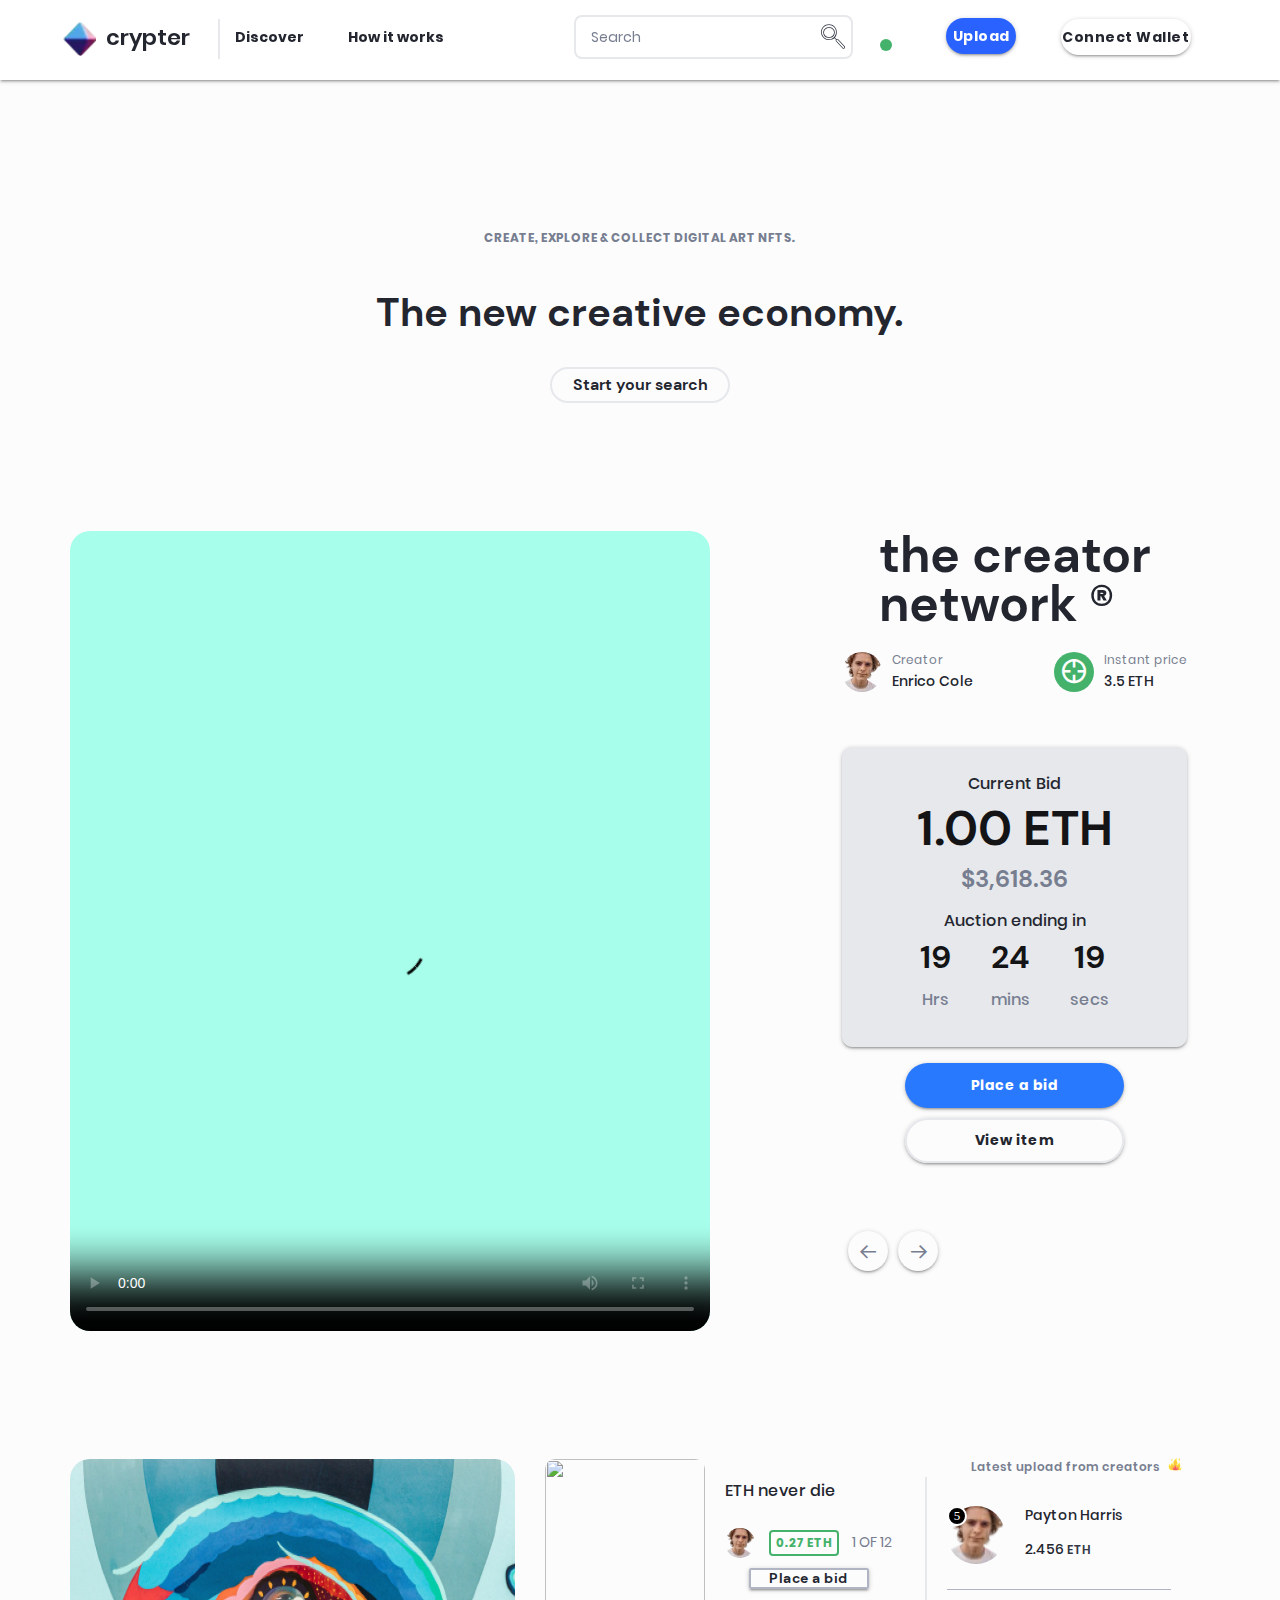
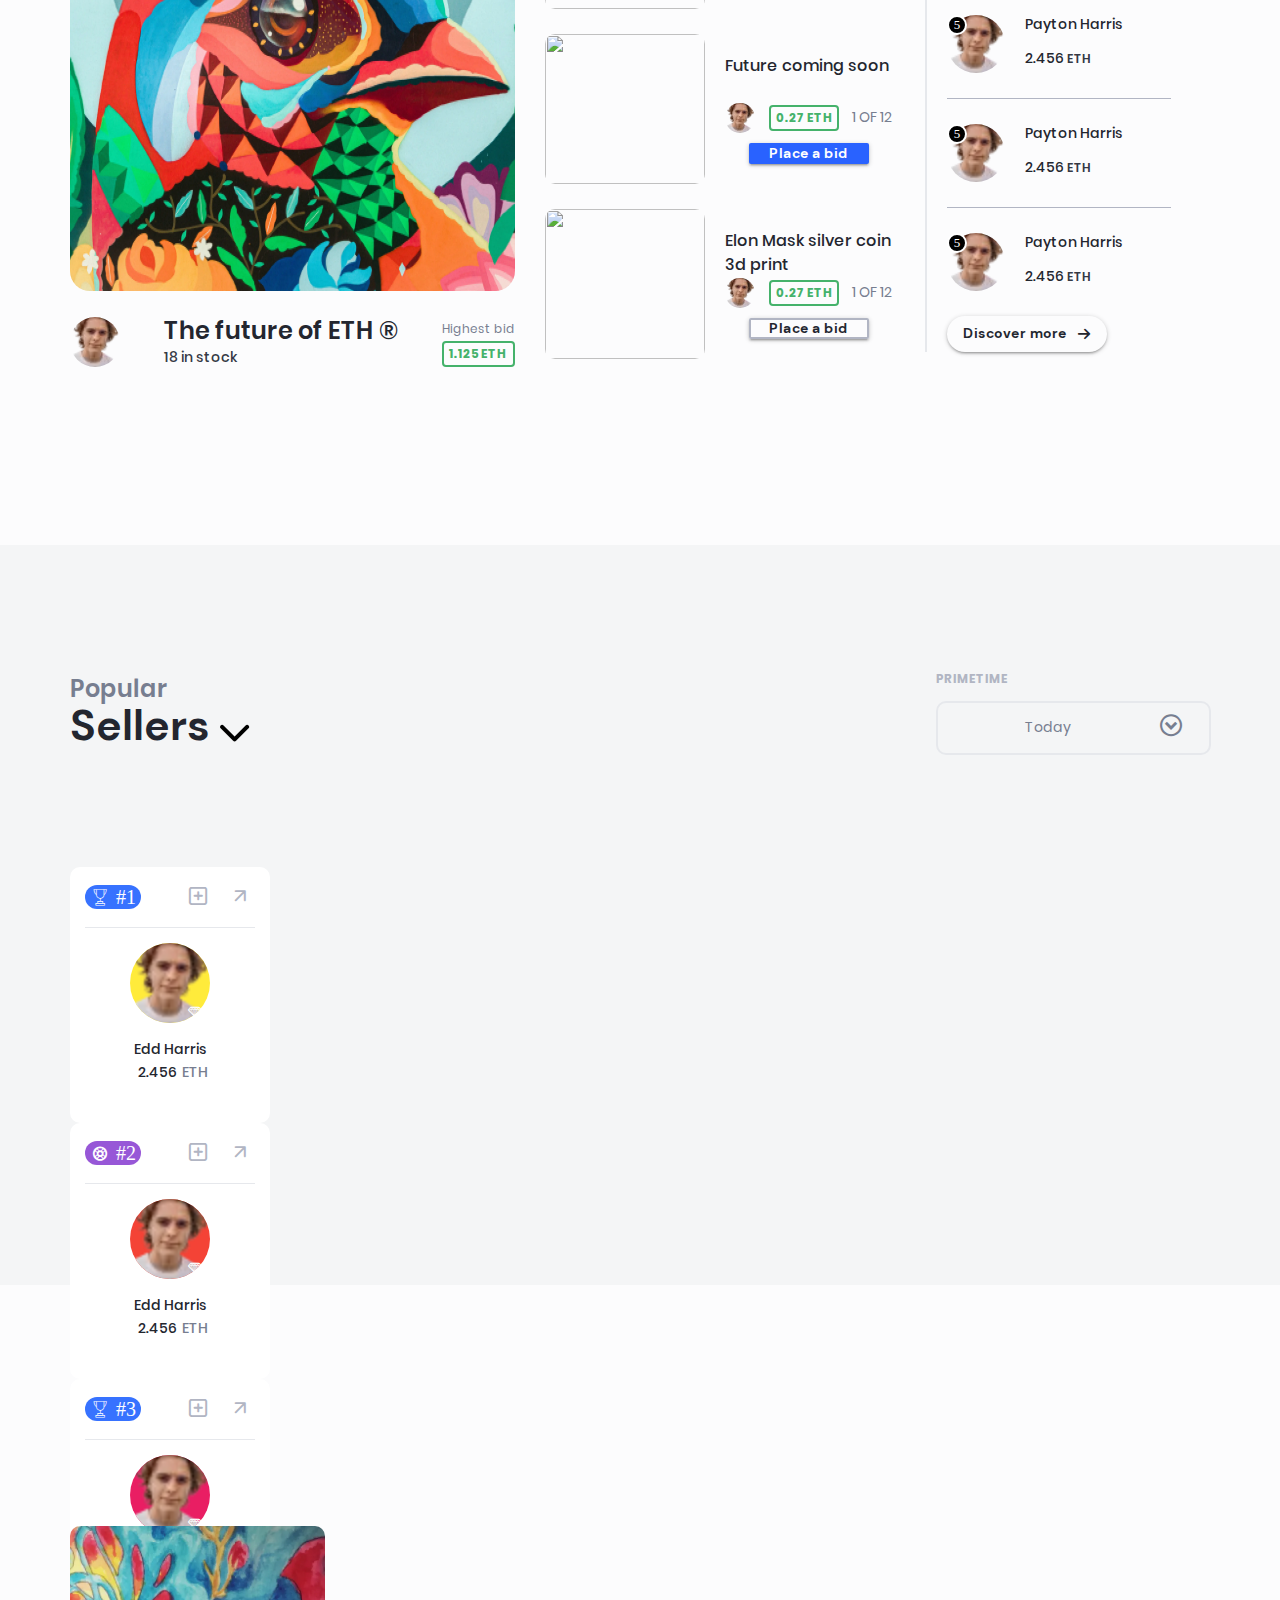
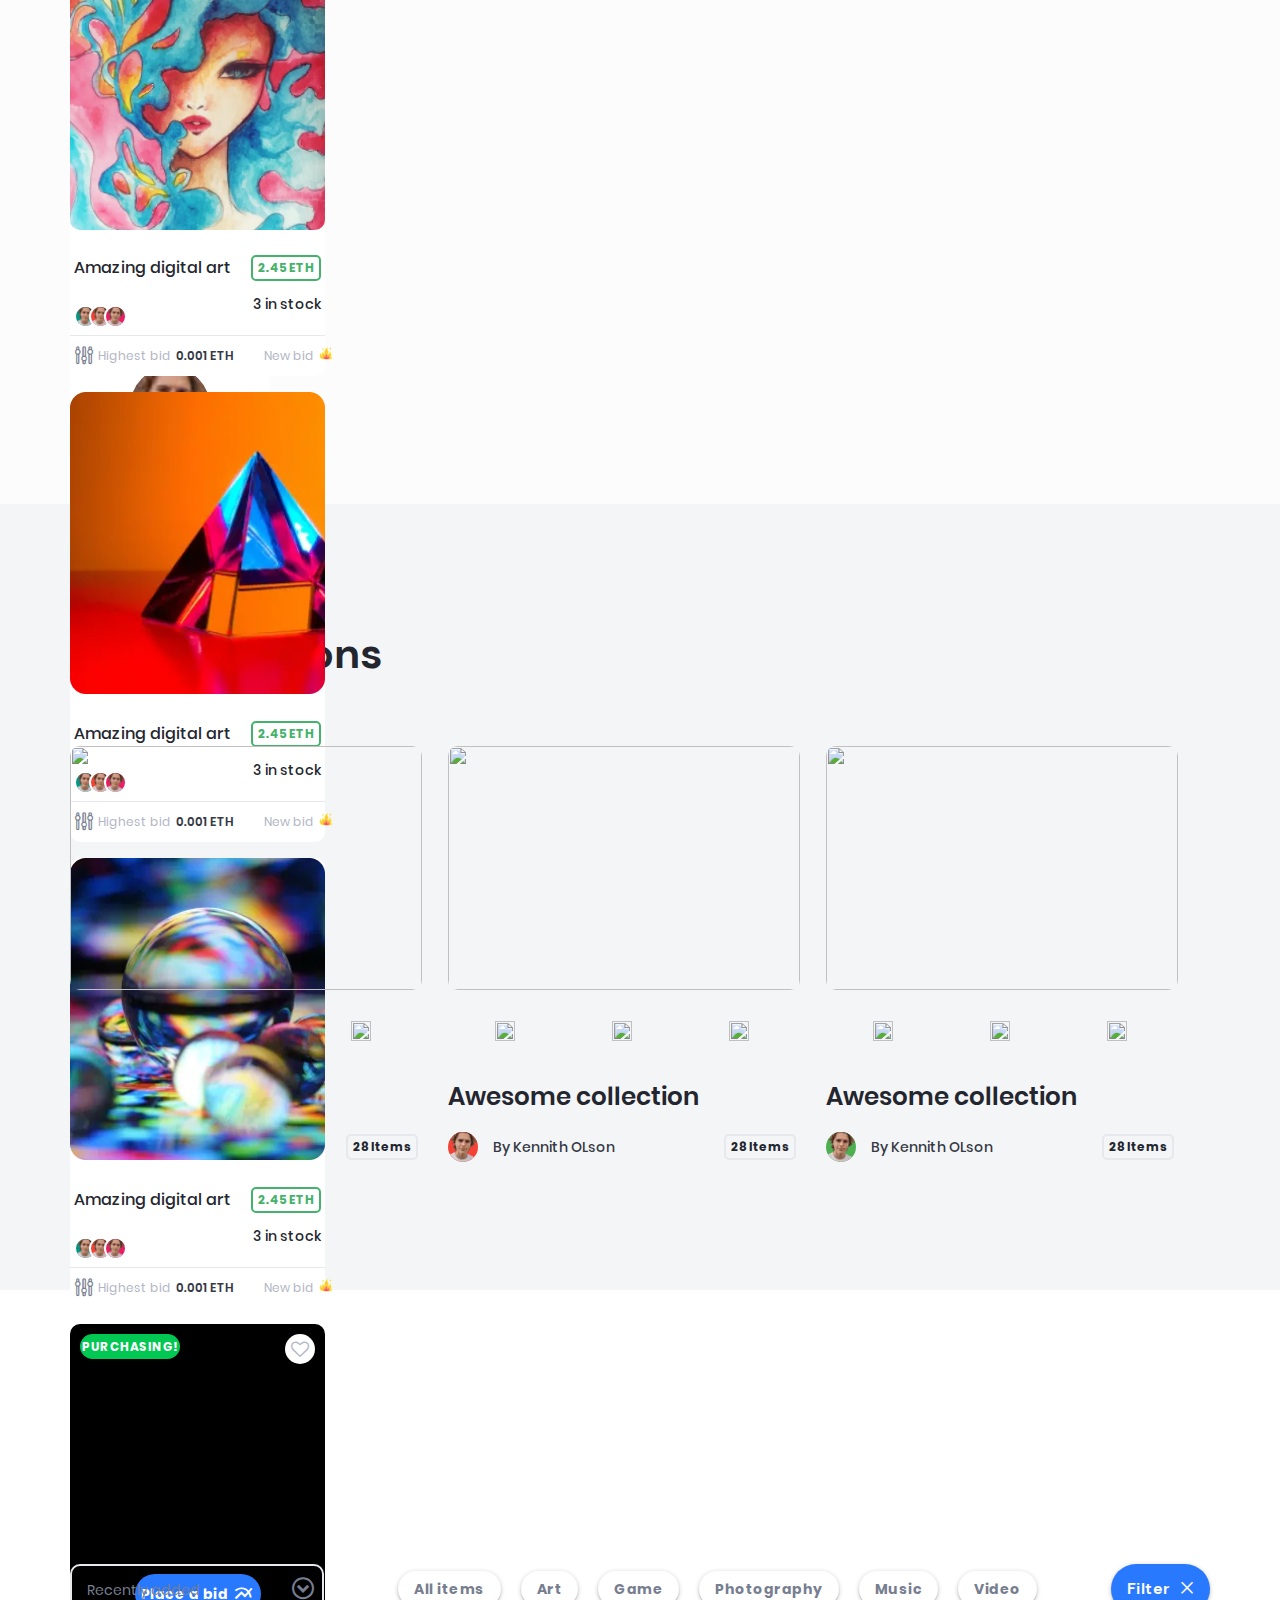
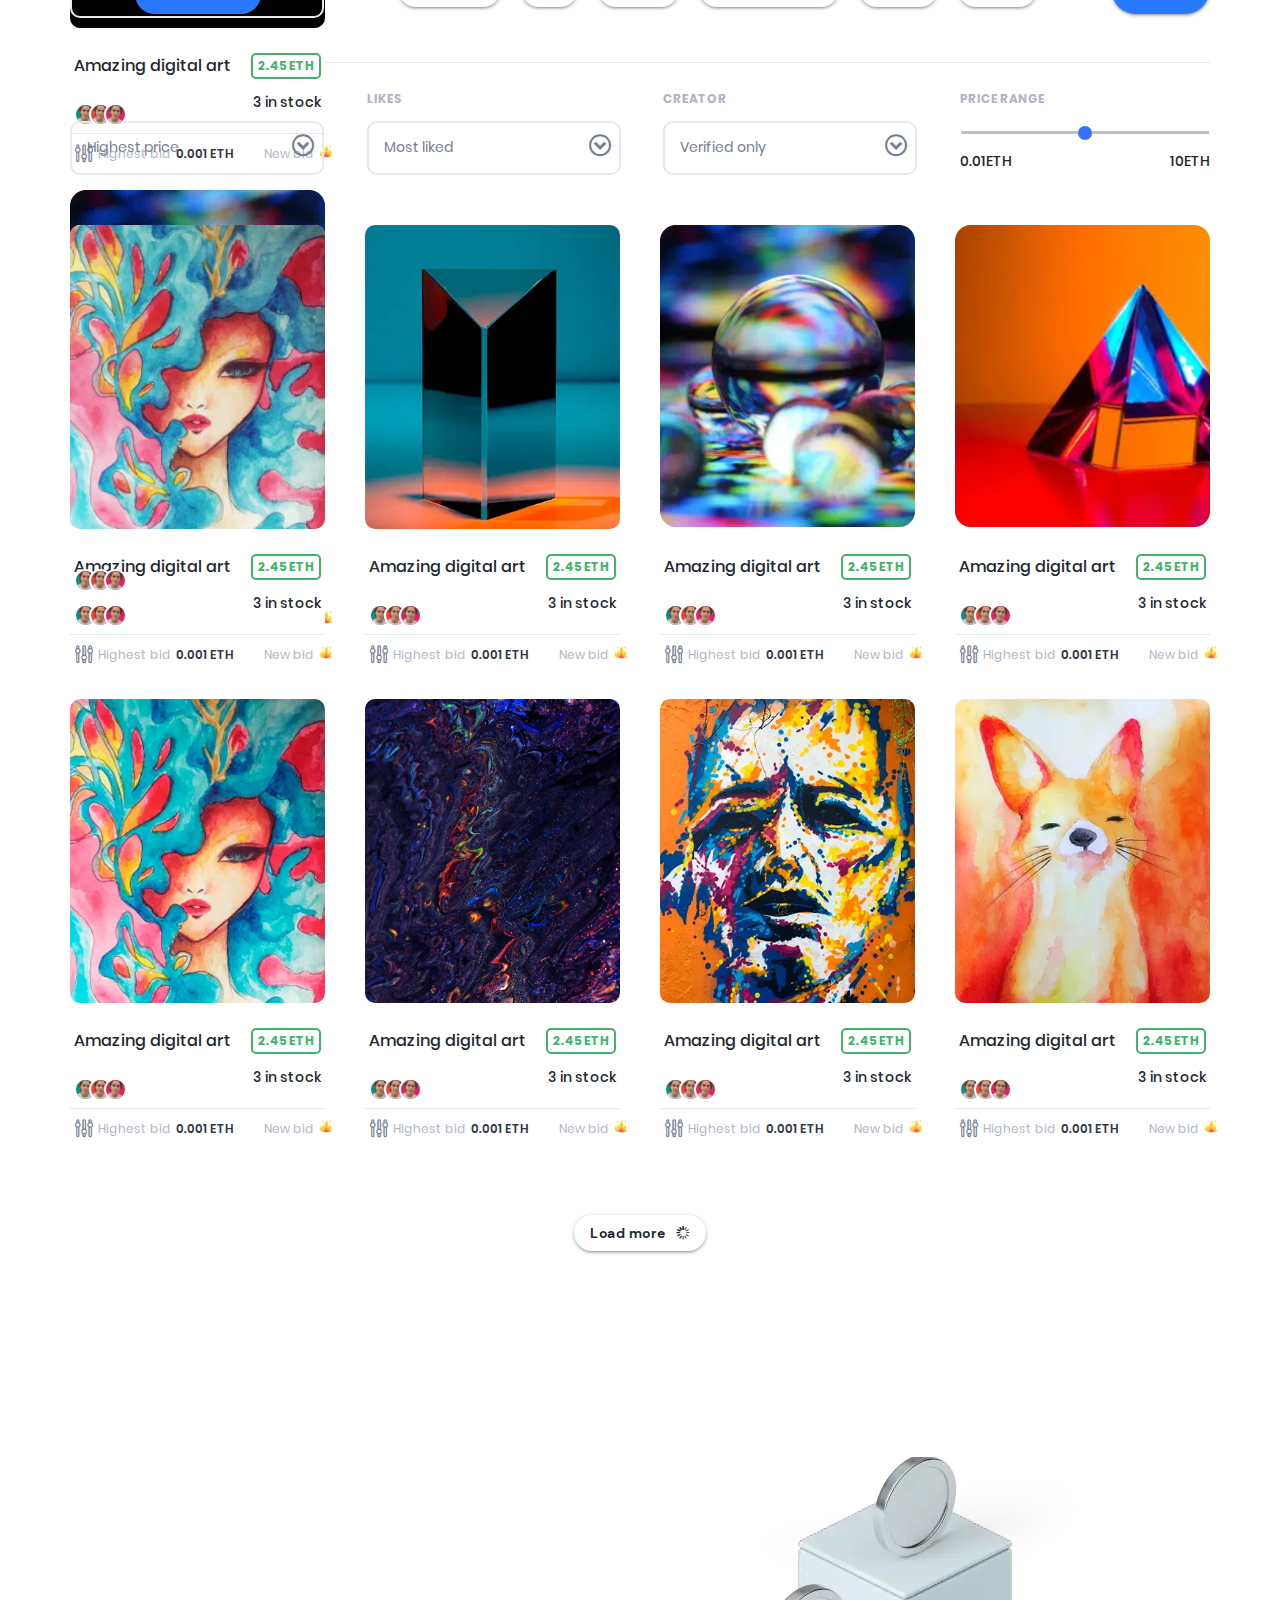
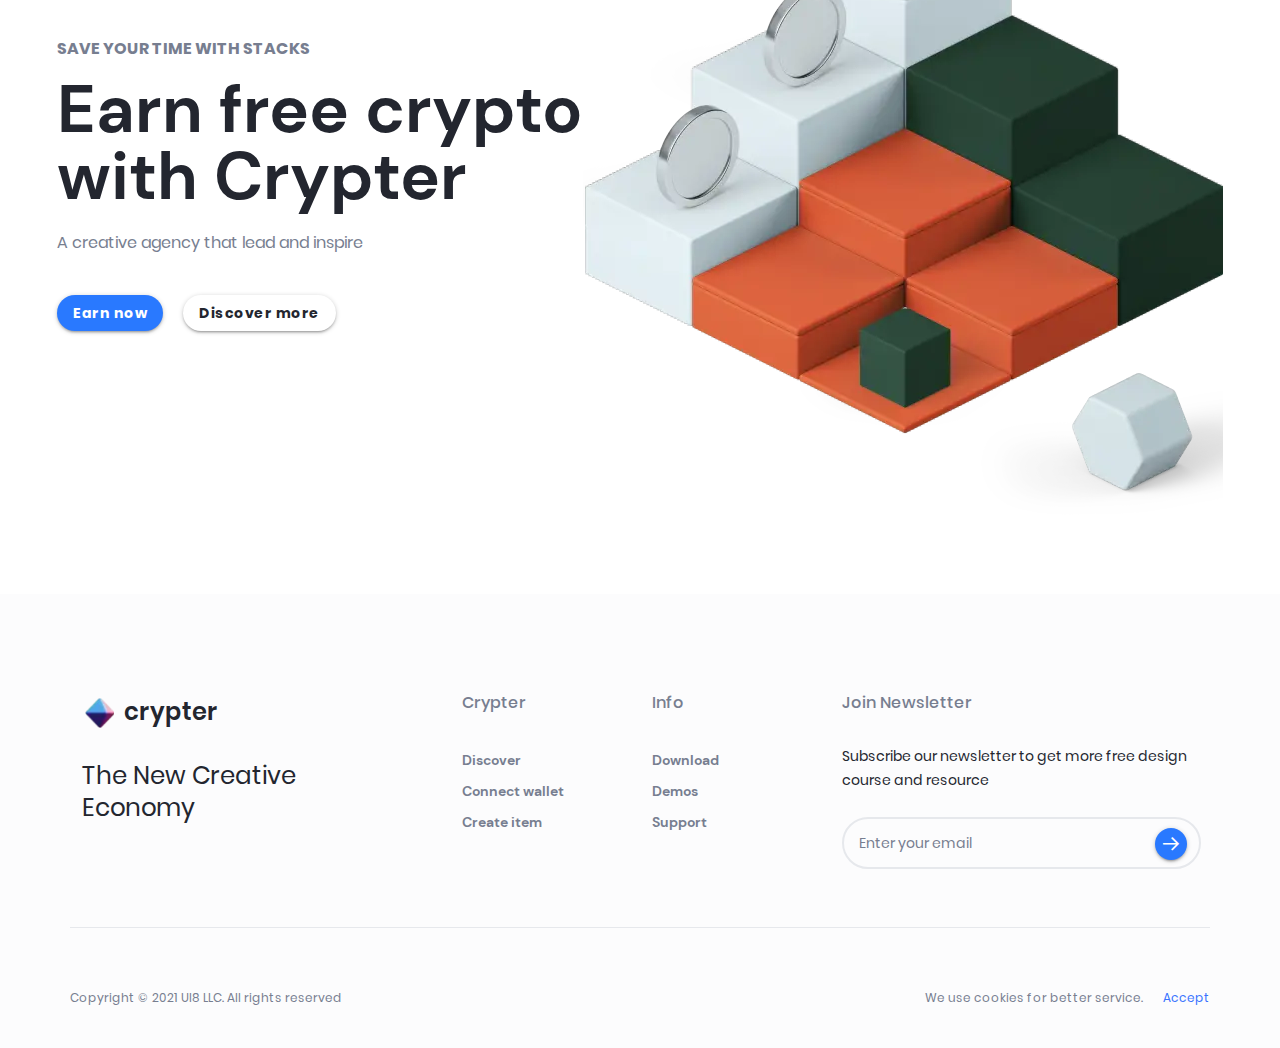
==== index.html @ 48bd1ef2 "images4" ====
<!DOCTYPE html>
<html lang="en"> <head>
  <meta charset="utf-8" />
  <title>main page</title>
  <meta http-equiv="X-UA-Compatible" content="IE=edge" />
  <meta name="description" content="@@description" />
  <meta name="viewport" content="width=device-width, initial-scale=1, shrink-to-fit=no" />
  <!-- The above 3 meta tags *must* come first in the head; any other head content must come *after* these tags -->
  <link rel="stylesheet" href="https://cdn.linearicons.com/free/1.0.0/icon-font.min.css?_v=20221221013519" />
  <link href="https://unpkg.com/video.js@7/dist/video-js.min.css?_v=20221221013519" rel="stylesheet" />
  <link href="https://unpkg.com/@videojs/themes@1/dist/forest/index.css?_v=20221221013519" rel="stylesheet" />
  <link rel="stylesheet" href="https://cdnjs.cloudflare.com/ajax/libs/slick-carousel/1.8.1/slick.min.css?_v=20221221013519"
    integrity="sha512-yHknP1/AwR+yx26cB1y0cjvQUMvEa2PFzt1c9LlS4pRQ5NOTZFWbhBig+X9G9eYW/8m0/4OXNx8pxJ6z57x0dw=="
    crossorigin="anonymous" referrerpolicy="no-referrer" />
  <link href="https://fonts.googleapis.com/icon?family=Material+Icons&_v=20221221013519" rel="stylesheet" />
  <link rel="stylesheet" href="https://cdnjs.cloudflare.com/ajax/libs/materialize/1.0.0/css/materialize.min.css?_v=20221221013519"
    integrity="sha512-UJfAaOlIRtdR+0P6C3KUoTDAxVTuy3lnSXLyLKlHYJlcSU8Juge/mjeaxDNMlw9LgeIotgz5FP8eUQPhX1q10A=="
    crossorigin="anonymous" referrerpolicy="no-referrer" />
  <link rel="stylesheet" href="css/style.min.css?_v=20221221013519" type="text/css" />
  <script defer src="https://cdnjs.cloudflare.com/ajax/libs/jquery/3.6.2/jquery.slim.min.js?_v=20221221013519"
    integrity="sha512-1e7eG2wdX0SfkBsRkR+ETYdfg0UfcdMpYeH0FXKFCceSJkB9jzetxVpUvNAgTuUfJDhbRQdkuLvylB7U2N2uhg=="
    crossorigin="anonymous" referrerpolicy="no-referrer"></script>
  <script defer src="https://vjs.zencdn.net/7.20.3/video.min.js?_v=20221221013519"></script>
  <script defer src="https://cdnjs.cloudflare.com/ajax/libs/slick-carousel/1.8.1/slick.min.js?_v=20221221013519"
    integrity="sha512-XtmMtDEcNz2j7ekrtHvOVR4iwwaD6o/FUJe6+Zq+HgcCsk3kj4uSQQR8weQ2QVj1o0Pk6PwYLohm206ZzNfubg=="
    crossorigin="anonymous" referrerpolicy="no-referrer"></script>
  <script defer src="https://cdnjs.cloudflare.com/ajax/libs/materialize/1.0.0/js/materialize.min.js?_v=20221221013519"
    integrity="sha512-NiWqa2rceHnN3Z5j6mSAvbwwg3tiwVNxiAQaaSMSXnRRDh5C2mk/+sKQRw8qjV1vN4nf8iK2a0b048PnHbyx+Q=="
    crossorigin="anonymous" referrerpolicy="no-referrer"></script>
  <script defer src="js/app.min.js?_v=20221221013519" type="text/javascript"></script>
</head>

<body><svg style="display: none;">
   <symbol id="fire" viewBox="0 0 64 64" width="14" height="14" xml:space="preserve">
      <g>
         <g xmlns="http://www.w3.org/2000/svg" id="Flat">
            <g id="Color_copy" data-name="Color copy">
               <path
                  d="m53.2 52.86a19.566 19.566 0 0 0 1.947-19.536l-5.147-11.324-.368 4.778a11.439 11.439 0 0 1 -8.632 10.222l1.409-2.819a14.313 14.313 0 0 0 -.664-13.989l-.111-.178a14.316 14.316 0 0 1 1.366-17.014l-8.662 6.3a24.446 24.446 0 0 0 -9.338 25.7 7.293 7.293 0 0 1 -4.869-8.223l.869-4.777-5.491 8.237a19.772 19.772 0 0 0 -3.293 11.863 16.631 16.631 0 0 1 -2.216-12.1l-2.4 2.4a16.018 16.018 0 0 0 -4.554 13.446l.167 1.254a16.019 16.019 0 0 0 15.877 13.9h33.3a8.606 8.606 0 0 0 7.161-3.832 8.611 8.611 0 0 0 1.449-4.774v-6.394a17.092 17.092 0 0 1 -7.8 6.86z"
                  fill="#fcea42" data-original="#fcea42" class=""></path>
               <path
                  d="m52.56 55.634a2.57 2.57 0 0 1 -2.042-.962 2.571 2.571 0 0 1 -.08-3.11l.329-.456a16.607 16.607 0 0 0 1.649-16.541l-1.132-2.49a14.426 14.426 0 0 1 -9.556 7.836 3 3 0 0 1 -3.41-4.251l1.43-2.862a11.238 11.238 0 0 0 -.541-11.011l-.117-.187a17.289 17.289 0 0 1 -2.63-10.138l-.357.26a21.438 21.438 0 0 0 -8.195 22.539v.008a3 3 0 0 1 -3.858 3.573 10.308 10.308 0 0 1 -6.195-5.721 16.682 16.682 0 0 0 -2.644 9.843 3 3 0 0 1 -5.542 1.724 19.755 19.755 0 0 1 -2.422-5.706 13.086 13.086 0 0 0 -1.227 7.468l.142 1.072a13.269 13.269 0 0 0 1.587 4.878 13.057 13.057 0 0 0 11.341 6.6h33.06a5.887 5.887 0 0 0 4.615-2.095 5.611 5.611 0 0 0 1.088-2.229q-.639.445-1.313.841a8.1 8.1 0 0 1 -3.98 1.117z"
                  fill="#fdc741" data-original="#fdc741" class=""></path>
               <path
                  d="m47.1 50.629a4.344 4.344 0 0 1 -.082-5.32l.982-1.309a7.071 7.071 0 0 0 -6 8l-1.729-1.038a5.291 5.291 0 0 1 -2.444-5.685 5.292 5.292 0 0 0 -4.127-6.337l-4.7-.94a7.914 7.914 0 0 1 -.055 9.956l-1.416 1.731a6.92 6.92 0 0 0 -1.008 1.713 9.394 9.394 0 0 1 -2.521-6.4l-1.834 3.21a8.619 8.619 0 0 0 -.393 7.779 8.62 8.62 0 0 0 7.71 5.118l8.343-.054a11.338 11.338 0 0 0 9.6-5.456 4.347 4.347 0 0 0 -.326-4.968z"
                  fill="#ff7373" data-original="#ff7373" class=""></path>
               <path
                  d="m29.507 58.107a5.615 5.615 0 0 1 -5.435-4.943c.082.093.165.186.25.277a3 3 0 0 0 4.962-.875 3.976 3.976 0 0 1 .567-.979l1.417-1.732a10.931 10.931 0 0 0 2.417-7.778 2.294 2.294 0 0 1 1.192 2.638l-.027.1a9.039 9.039 0 0 0 6.723 10.959l1.489.356a8.291 8.291 0 0 1 -5.262 1.923z"
                  fill="#ef5350" data-original="#ef5350"></path>
               <path
                  d="m51 18 .329-.986a2.946 2.946 0 0 0 -1.029-3.288 2.945 2.945 0 0 1 -.63-4.067l3.33-4.659-.466 1.864a3.432 3.432 0 0 0 1.185 3.511 3.431 3.431 0 0 1 .053 5.315z"
                  fill="#fcea42" data-original="#fcea42" class=""></path>
               <path
                  d="m19.485 18-.379-1.137a2.448 2.448 0 0 1 1.062-2.873 2.447 2.447 0 0 0 .1-4.135l-2.783-1.855.379 1.137a2.447 2.447 0 0 1 -1.064 2.873 2.448 2.448 0 0 0 -.1 4.135z"
                  fill="#fcea42" data-original="#fcea42" class=""></path>
               <g fill="#fdc741">
                  <path
                     d="m51 18 .329-.986a2.946 2.946 0 0 0 -1.029-3.288 2.945 2.945 0 0 1 -.63-4.067l3.33-4.659-1.567 4.7a2.215 2.215 0 0 0 .535 2.266 2.214 2.214 0 0 1 .49 2.388z"
                     fill="#fdc741" data-original="#fdc741" class=""></path>
                  <path
                     d="m19.485 18-.931-1.4a2.894 2.894 0 0 1 0-3.208 2.891 2.891 0 0 0 .181-2.9l-1.25-2.492.379 1.137a2.447 2.447 0 0 1 -1.064 2.873 2.448 2.448 0 0 0 -.1 4.135z"
                     fill="#fdc741" data-original="#fdc741" class=""></path>
               </g>
            </g>
         </g>
      </g>
   </symbol>
   <symbol id="geo" viewbox="-10 -2 30 14">
      <g>
         <path d=" M-10 -2 H30 V14 H-10z M2.5 0.66 L0 5 2.5 9.33 7.5 9.33 10 5 7.5 0.66z" />
      </g>
   </symbol>
   <symbol id="icon-arrow-left" viewBox="0 0 20 20">
      <path d="M3.828 9l6.071-6.071-1.414-1.414-8.485 8.485 8.485 8.485 1.414-1.414-6.071-6.071h16.172v-2h-16.172z">
      </path>
   </symbol>
</svg><div class="wrapper"> <header class="header" id="header">
   <div class="navbar-fixed">
      <nav class="transparent">
         <div class="nav-wrapper">
            <a href="./index.html" class="brand-logo left"><picture><source srcset="./img/logo.webp" type="image/webp"><img src="./img/logo.png" alt=""></picture><span
                  class="brand__span">crypter</span></a>
            <a href="#" data-target="mobile-demo" class="sidenav-trigger black-text right" data-theme="night"><i
                  class="material-icons">menu</i></a>
            <ul id="nav-mobile" class="right hide-on-med-and-down">
               <li><a href="./eigthPage.html" class="link-1 button-transparent transparent"
                     data-theme="night">Discover</a></li>
               <li><a href="./fifthPage.html" class="link-2 button-transparent transparent">How it works</a></li>
               <li>
                  <form action="/" id="form1"><input type="search" value="Search"><a href="#"><span
                           class="icon-glass"></span></a>
                  </form>
               </li>
               <li><a href="#modal-header2" class="link-3 modal-trigger"><span class="lnr lnr-alarm"></span></a></li>
               <li><a href="#modal-header1"
                     class="link-4 btn button-blue waves-effect waves-light  blue accent-4 white-text modal-trigger">Upload</a>
               </li>
               <li><a href="#modal-header3"
                     class="btn transparent waves-effect waves-dark button-transparent btn-auth modal-trigger"
                     data-da=".nav-wrapper,992,2">Connect Wallet</a></li>
               <li><a href="#modal-header4"
                     class="button-transparent btn  waves-effect waves-dark transparent addcardex__button button-addcardex modal-trigger"
                     data-da=".nav-wrapper,992,2">
                  </a>
               </li>
            </ul>
            <div class="add__cardex cardex">
               <div class="cardex__author"></div>
               <div class="cardex__card">0xc4c16ab5ac7d...b21a<div class="icon-circleci"></div>
               </div>
               <div class="cardex__panel">
                  <div class="cardex__elem">
                     <div class="cardex__icon icon-abstract"></div>
                     <div class="cardex__info">
                        <div class="cardex__balance">Balance</div>
                        <div class="cardex__bid">4.869 ETH</div>
                     </div>
                     <!--/cardbig__info -->
                  </div>
                  <!--/cardbig__elem -->
                  <a href="#!" class="btn transparent cardex__button">Manage fun on Coinbase</a>
               </div>
               <!--/card-panel-->
               <div class="cardex__block">
                  <a href="./sixthPage.html" class="cardex__row">
                     <div class="icon-male"></div>My profile
                  </a>
                  <a class="cardex__row">
                     <div class="icon-picture"></div>My items
                  </a>
                  <div class="cardex__row">
                     <div class="icon-bulb"></div>Dark theme<div class="switch"><label><input type="checkbox" class="blue"
                              id="headercheckbox"><span class="lever"></span></label>
                     </div>
                     <!--/switch-->
                  </div>
                  <a class="cardex__row">
                     <div class="icon-flag"></div>Disconnect
                  </a>
               </div>
               <!--/cardex__block -->
            </div>
            <!-- /cardex-->
         </div>
         <!--/nav-wrapper -->
      </nav>
   </div>
   <!--/navbar-fixed -->
   <ul id="mobile-demo" class="sidenav">
      <li><a href="#!" class="link-1">Discover</a></li>
      <li><a href="#!" class="link-2">How it works</a></li>
      <li>
         <form action="/" id="form2"><input type="search" value="Search"><a href="#"><span
                  class="icon-glass"></span></a></form>
      </li>
      <li><a href="#modal-header1"
            class="button-blue btn  waves-effect waves-light white-text blue accent-4 modal-trigger">Upload</a></li>
   </ul>
   <!-------------------------------------------------/dropdown--------------------------------------------------->
   <!-----------------------------------------------------/modal-header1--------------------------------------------->
   <div id="modal-header1" class="modal">
      <div class="modal-content">
         <div class="modal__head">
            <div class="modal__titlesmall">Folow steps</div>
            <a href="#!" class="modal-close waves-effect waves-green btn-flat">
               <div class="icon-close-outline"></div>
            </a>
         </div> <!-- modal__head -->
         <div class="modal__elem">
            <div class="modal__partofelem">
               <div class="modal__icon icon-upload_file"></div>
               <div class="modal__info">
                  <div class="modal__subtitle">Sign sell order</div>
                  <div class="modal__p">Sign sell order using your wallet</div>
               </div>
               <!--/modal__info -->
            </div>
            <!--/modal__partofelem -->
            <a href="./secondPage.html" class="modal__button button-blue btn waves-effect waves-light blue accent-3"
               style="font-size:16px;">Start now</a>
         </div>
         <!--/modal__elem -->
         <div class="modal__elem">
            <div class="modal__partofelem">
               <div class="modal__icon icon-pencil"></div>
               <div class="modal__info">
                  <div class="modal__subtitle">Sign lock order</div>
                  <div class="modal__p">Sign lock order using your wallet</div>
               </div>
               <!--/modal__info -->
            </div>
            <!--/modal__partofelem -->
            <a href="./fourthPage.html" class="modal__button  button-blue btn waves-effect waves-light blue accent-3"
               style="font-size:16px;">Start now</a>
         </div>
         <!--/modal__elem -->
         <div class="modal__elem">
            <div class="modal__partofelem">
               <div class="modal__icon icon-shopping-bag"></div>
               <div class="modal__info">
                  <div class="modal__subtitle subtitle">Upload files &#38; Mint token</div>
                  <div class="modal__p p">Call contract method</div>
               </div>
               <!--/modal__info -->
            </div>
            <!--/modal__partofelem -->
            <a href="#" class="modal__button disabled button-blue btn waves-effect waves-light blue accent-3"
               style="font-size:16px;">Start now</a>
         </div>
         <!--/modal__elem -->
      </div>
      <!--/ modal-content-->
   </div>
   <!--/modal-header1 -->
   <!------------------------------------ Modal Structure modal-header2---------------------------------------------->
   <div id="modal-header2" class="modal">
      <div class="modal-content">
         <div class="modal__head">
            <div class="modal__titlesmall">Notification</div>
            <a href="./seventhPage.html" id="buttonModal4-1"
               class="modal4__button modal-close waves-effect waves-green btn-flat transparent blue accent-3 button-blue">
               See all </a>
         </div> <!-- modal__head -->
         <div class="modal__body">
            <div class="modal__elem">
               <div class="modal__image">
                  <picture><source srcset="./img/additems/additem1.webp" type="image/webp"><img src="./img/additems/additem1.png"></picture>
               </div>
               <!--/modal__image -->
               <div class="modal__info">
                  <div class="modal__title">ETH recieved</div>
                  <div class="modal__subtitle">0.08 ETH recieved</div>
                  <div class="modal__p">2 days ago</div>
               </div>
               <!--/modal__info -->
               <div class="icon-circle"></div>
            </div>
            <!--/modal__elem -->
            <div class="modal__elem">
               <div class="modal__image">
                  <picture><source srcset="./img/additems/additem2.webp" type="image/webp"><img src="./img/additems/additem2.png"></picture>
               </div>
               <!--/modal__image -->
               <div class="modal__info">
                  <div class="modal__title">ETH recieved</div>
                  <div class="modal__subtitle">0.08 ETH recieved</div>
                  <div class="modal__p">2 days ago</div>
               </div>
               <!--/modal__info -->
               <div class="icon-circle"></div>
            </div>
            <!--/modal__elem -->
            <div class="modal__elem">
               <div class="modal__image">
                  <picture><source srcset="./img/additems/additem3.webp" type="image/webp"><img src="./img/additems/additem3.png"></picture>
               </div>
               <!--/modal__image -->
               <div class="modal__info">
                  <div class="modal__title">ETH recieved</div>
                  <div class="modal__subtitle">0.08 ETH recieved</div>
                  <div class="modal__p">2 days ago</div>
               </div>
               <!--/modal__info -->
               <div class="icon-circle"></div>
            </div>
            <!--/modal__elem -->
            <div class="modal__elem">
               <div class="modal__image">
                  <picture><source srcset="./img/additems/additem4.webp" type="image/webp"><img src="./img/additems/additem4.png"></picture>
               </div>
               <!--/modal__image -->
               <div class="modal__info">
                  <div class="modal__title">ETH recieved</div>
                  <div class="modal__subtitle">0.08 ETH recieved</div>
                  <div class="modal__p">2 days ago</div>
               </div>
               <!--/modal__info -->
               <div class="icon-circle"></div>
            </div>
            <!--/modal__elem -->
            <a href="#!" id="buttonModal4-2"
               class="modal4__button modal-close waves-effect waves-green btn-flat transparent blue accent-3 button-blue">
               See all </a>
         </div>
         <!--/modal__body -->
      </div>
      <!--/ modal-content-->
   </div>
   <!--/#modal-header2 -->
   <!----------------------------------------/#modal-header3 --------------------------------------------------->
   <div id="modal-header3" class="modal">
      <div class="modal-content">
         <div class="modal__head">
            <div class="modal__titlesmall">Exit</div>
            <a href="#!" class="modal-close btn-flat">
               <div class="icon-close-outline"></div>
            </a>
         </div> <!-- modal__head -->
         <div class="modal__body">
            <form action="" id="loginForm">
               <input type="text" class="form__login" placeholder="Введите свое имя" name="login" id="login">
               <input type="email" class="form__email" placeholder="Введите свою почту" name="email" id="mail">
               <input type="password" class="form__password" placeholder="Введите свой пароль" name="password">
            <div class="file-field input-field">
               <div class="btn cyan lighten-5 grey-text button-blue">
                  <span>avatar</span>
                  <input type="file" name="photo">
               </div> <!--/btn -->               
               <div class="file-path-wrapper">
                  <input class="file-path validate" type="text">
               </div>
            </div> <!--/file-field -->
            
               <button type="submit"
                  class="btn cyan lighten-5 button-transparent waves-effect waves-dark modal-close grey-text"
                  value="Войти" id="enter">Enter</button>
               <a href="#!" class="btn cyan lighten-5 button-transparent waves-effect waves-dark grey-text">Forgot
                  password?</a>
            </form>
         </div>
         <!--/modal__body -->
      </div>
      <!--/ modal-content-->
   </div>
   <!--/#modal-header3 -->
   <!----------------------------------------/#modal-header4 --------------------------------------------------->
   <div id="modal-header4" class="modal">
      <div class="modal-content">
         <div class="modal__head">
            <div class="modal__titlesmall">Warning</div>
            <a href="#!" class="modal-close btn-flat">
               <div class="icon-close-outline"></div>
            </a>
         </div> <!-- modal__head -->
         <div class="modal__body">
            <div class="modal__title title"> Do you really want to exit from your account?</div>
         </div>
         <!--/modal__body -->
         <div class="modal-footer">
            <button class="btn btn-out cyan lighten-5 button-transparent modal-close grey-text">Exit</button>
         </div>
      </div>
      <!--/ modal-content-->
   </div>
   <!--/#modal-header4 -->
</header> <main class="page">
                  <section class="page__home home" id="section">
   <div class="home__container _container">
      <div class="home__headline">
         <h4 class="home__suptitle">Create, explore &#38; collect digital art NFTs.</h4>
         <h1 class="home__title">The new creative economy.</h1>
         <a href="#" class="home__button button-transparent btn-flat waves-effect waves-dark">Start your search</a>
      </div>
      <!--/home__headline -->
      <div class="home__body">
         <div class="home__video  teal accent-1"><video class="video-js vjs-theme-forest transparent"
               poster="./img/videoPreview.png" preload="auto" data-setup='{}' controls="true">
               <source src="./files/cats.mp4" type="video/mp4" />
            </video>
         </div>
         <!--/home__video -->
         <div class="home__slider slider">
            <div class="slider__line">
               <div class="home__card card-home">
                  <div class="card-home__title">the creator <br> network <span>&#174;</span></div>
                  <div class="card-home__author">
                     <div class="card-home__item">
                        <div class="card-home__image"><picture><source srcset="./img/user.webp" type="image/webp"><img src="./img/user.png" alt=""></picture></div>
                        <div class="card-home__info">
                           <p class="p-1">Creator</p>
                           <p class="p-2">Enrico Cole</p>
                        </div>
                        <!--/card-home__info -->
                     </div>
                     <!--/card-home__item -->
                     <div class="card-home__item">
                        <div class="card-home__icon icon-target"></div>
                        <div class="card-home__info">
                           <p class="p-1">Instant price</p>
                           <p class="p-2">3.5 ETH</p>
                        </div>
                        <!--/card-home__info -->
                     </div>
                     <!--/card-home__item -->
                  </div>
                  <!--/card-home__author -->
                  <div class="card-home__panel  panel card-panel card-home__panel--grey">
                     <p class="p-3">Current Bid</p>
                     <p class="p-4">1.00 ETH</p>
                     <p class="p-5">$3,618.36</p>
                     <p class="p-6">Auction ending in</p>
                     <div class="panel__timecounter timecounter" id="timecounter">
                        <div class="timecounter__item">
                           <div class="timecounter__num">19</div>
                           <div class="timecounter__unit">Hrs</div>
                        </div>
                        <!--/timecounter__item -->
                        <div class="timecounter__item">
                           <div class="timecounter__num">24</div>
                           <div class="timecounter__unit">mins</div>
                        </div>
                        <!--/timecounter__item -->
                        <div class="timecounter__item">
                           <div class="timecounter__num">19</div>
                           <div class="timecounter__unit">secs</div>
                        </div>
                        <!--/timecounter__item -->
                     </div>
                     <!--/ panel__timecounter-->
                  </div>
                  <!--/card-home__panel -->
                  <div class="card-home__buttons">
                     <div class="row">
                        <a href="#" class="btn waves-effect waves-light button-blue blue accent-3 col s12">Place a bid</a>
                        <a href="./eleventhPage.html"
                           class="btn waves-effect waves-dark transparent button-transparent col s12">View
                           item</a>
                     </div>
                     <!--/row -->
                  </div>
                  <!--/card-home__buttons -->
               </div>
               <!--/home__card -->
               <div class="home__card card-home">
                  <div class="card-home__title">the author <br> network <span>&#174;</span></div>
                  <div class="card-home__author">
                     <div class="card-home__item">
                        <div class="card-home__image"><picture><source srcset="./img/user.webp" type="image/webp"><img src="./img/user.png" alt=""></picture></div>
                        <div class="card-home__info">
                           <p class="p-1">Creator</p>
                           <p class="p-2">Diane Milli</p>
                        </div>
                        <!--/card-home__info -->
                     </div>
                     <!--/card-home__item -->
                     <div class="card-home__item">
                        <div class="card-home__icon icon-target"></div>
                        <div class="card-home__info">
                           <p class="p-1">Instant price</p>
                           <p class="p-2">3.5 ETH</p>
                        </div>
                        <!--/card-home__info -->
                     </div>
                     <!--/card-home__item -->
                  </div>
                  <!--/card-home__author -->
                  <div class="card-home__panel  panel card-panel   card-home__panel--green">
                     <p class="p-3">Current Bid</p>
                     <p class="p-4">2.00 ETH</p>
                     <p class="p-5">$3,618.36</p>
                     <p class="p-6">Auction ending in</p>
                     <div class="panel__timecounter timecounter" id="timecounter1">
                        <div class="timecounter__item">
                           <div class="timecounter__num" id="timecounterHrs1">00</div>
                           <div class="timecounter__unit">Hrs</div>
                        </div>
                        <!--/timecounter__item -->
                        <div class="timecounter__item">
                           <div class="timecounter__num" id="timecounterMin1">00</div>
                           <div class="timecounter__unit">mins</div>
                        </div>
                        <!--/timecounter__item -->
                        <div class="timecounter__item">
                           <div class="timecounter__num" id="timecounterSec1">00</div>
                           <div class="timecounter__unit">secs</div>
                        </div>
                        <!--/timecounter__item -->
                     </div>
                     <!--/ panel__timecounter-->
                  </div>
                  <!--/card-home__panel -->
                  <div class="card-home__buttons">
                     <div class="row">
                        <a href="#" class="btn waves-effect waves-light  button-blue blue accent-3 col s12">Place a bid</a>
                        <a href="./eleventhPage.html"
                           class="btn waves-effect waves-light transparent button-transparent  col s12">View
                           item</a>
                     </div>
                     <!--/ row-->
                  </div>
                  <!--/card-home__buttons -->
               </div>
               <!--/home__card -->
               <div class="home__card card-home">
                  <div class="card-home__title">the Dina's <br> network <span>&#174;</span></div>
                  <div class="card-home__author">
                     <div class="card-home__item">
                        <div class="card-home__image"><picture><source srcset="./img/user.webp" type="image/webp"><img src="./img/user.png" alt=""></picture></div>
                        <div class="card-home__info">
                           <p class="p-1">Creator</p>
                           <p class="p-2">Vlad Richo</p>
                        </div>
                        <!--/card-home__info -->
                     </div>
                     <!--/card-home__item -->
                     <div class="card-home__item">
                        <div class="card-home__icon icon-target"></div>
                        <div class="card-home__info">
                           <p class="p-1">Instant price</p>
                           <p class="p-2">3.5 ETH</p>
                        </div>
                        <!--/card-home__info -->
                     </div>
                     <!--/card-home__item -->
                  </div>
                  <!--/card-home__author -->
                  <div class="card-home__panel  panel card-panel  card-home__panel--violet">
                     <p class="p-3">Current Bid</p>
                     <p class="p-4">3.00 ETH</p>
                     <p class="p-5">$3,618.36</p>
                     <p class="p-6">Auction ending in</p>
                     <div class="panel__timecounter timecounter" id="timecounter2">
                        <div class="timecounter__item">
                           <div class="timecounter__num">19</div>
                           <div class="timecounter__unit">Hrs</div>
                        </div>
                        <!--/timecounter__item -->
                        <div class="timecounter__item">
                           <div class="timecounter__num">24</div>
                           <div class="timecounter__unit">mins</div>
                        </div>
                        <!--/timecounter__item -->
                        <div class="timecounter__item">
                           <div class="timecounter__num">19</div>
                           <div class="timecounter__unit">secs</div>
                        </div>
                        <!--/timecounter__item -->
                     </div>
                     <!--/ panel__timecounter-->
                  </div>
                  <!--/card-home__panel -->
                  <div class="card-home__buttons">
                     <div class="row">
                        <a href="#" class="btn waves-effect waves-light  button-blue blue accent-3 col s12">Place a bid</a>
                        <a href="./eleventhPage.html"
                           class="btn waves-effect waves-light transparent button-transparent col s12">View
                           item</a>
                     </div>
                     <!--/row -->
                  </div>
                  <!--/card-home__buttons -->
               </div>
               <!--/home__card -->
            </div>
            <!--/slider__line -->
            <div class="slider__controls">
               <a href="#!" class="btn btn-floating transparent btn-prev">
                  <div class="icon-arrow-left"></div>
               </a>
               <a href="#!" class="btn btn-floating transparent btn-next">
                  <div class="icon-arrow-right"></div>
               </a>
            </div> <!-- / slider__controls -->
         </div>
         <!--/home__slider -->
      </div>
      <!--/home__body -->
   </div>
   <!--/ home__container-->
</section> <section class="page__crypto crypto">
  <div class="crypto__container _container">
    <div class="crypto__body">
      <div class="crypto__content">
        <!-- <div class="crypto__mainitem" id="galleryItem"> -->
          <div class="crypto__cardbig cardbig" id="test1">
            <div class="cardbig__photo"><picture><source srcset="./img/bigItems/bigItem1.webp" type="image/webp"><img src="./img/bigItems/bigItem1.png" alt="photo1"></picture></div>
            <div class="cardbig__info">
              <div class="cardbig__image"><picture><source srcset="./img/user.webp" type="image/webp"><img src="./img/user.png"></picture></div>
              <div class="cardbigl__block">
                <div class="cardbig__title">The future of ETH &#174;</div>
                <div class="cardbig__subtitle">18 in stock</div>
              </div>
              <!--/card-panel__block -->
              <div class="cardbig__price">
                <div class="cardbig__sign">Highest bid</div>
                <div class="cardbig__number">1.125 ETH</div>
              </div>
              <!--/card-panel__price -->
            </div>
            <!--/card-panel__info -->
          </div>
          <!--/crypto__cardbig -->
          <div class="crypto__cardbig cardbig" id="test2">
            <div class="cardbig__photo"><picture><source srcset="./img/bigItems/bigItem2.webp" type="image/webp"><img src="./img/bigItems/bigItem2.png" alt="photo2"></picture></div>
            <div class="cardbig__info">
              <div class="cardbig__image"><picture><source srcset="./img/user.webp" type="image/webp"><img src="./img/user.png"></picture></div>
              <div class="cardbig__block">
                <div class="cardbig__title">The future of ETH &#174;</div>
                <div class="cardbig__subtitle">18 in stock</div>
              </div>
              <!--/card-panel__block -->
              <div class="cardbig__price">
                <div class="cardbig__sign">Highest bid</div>
                <div class="cardbig__number">1.125 ETH</div>
              </div>
              <!--/card-panel__price -->
            </div>
            <!--/card-panel__info -->
          </div>
          <!--/crypto__cardbig -->
          <div class="crypto__cardbig cardbig" id="test3">
            <div class="cardbig__photo"><picture><source srcset="./img/bigItems/bigItem3.webp" type="image/webp"><img src="./img/bigItems/bigItem3.png" alt="photo3"></picture></div>
            <div class="cardbig__info">
              <div class="cardbig__image"><picture><source srcset="./img/user.webp" type="image/webp"><img src="./img/user.png"></picture></div>
              <div class="cardbig__block">
                <div class="cardbig__title">The future of ETH &#174;</div>
                <div class="cardbig__subtitle">18 in stock</div>
              </div>
              <!--/card-cardbig__block -->
              <div class="cardbig__price">
                <div class="cardbig__sign">Highest bid</div>
                <div class="cardbig__number">1.125 ETH</div>
              </div>
              <!--/cardbig__price -->
            </div>
            <!--/cardbig__info -->
          </div>
          <!--/crypto__cardbig -->
        <!-- </div> -->       
        <div class="crypto__gallery">
         <ul class="tabs transparent">
          <li class="tab">
            <a href="#test1" class="crypto__link active">
            <div class="crypto__elem elem-crypto">
              <div class="elem-crypto__avatar"><img src="./img/additems/additem20.png" alt=""></div>
              <div class="elem-crypto__info">
                <div class="elem-crypto__title">ETH never die</div>
                <div class="elem-crypto__block">
                  <div class="elem-crypto__author"><picture><source srcset="./img/user.webp" type="image/webp"><img src="./img/user.png" alt="user1"></picture></div>
                  <div class="elem-crypto__price">0.27 ETH</div>
                  <div class="elem-crypto__counter">1 of 12</div>
                </div>
                <!--/card-crypto__block -->
                <button class="btn  transparent waves-effect waves-dark">Place a bid</button>
              </div>
              <!--/ card-crypto__info-->
            </div>
            <!--/crypto__elem -->
          </a>
          <!--/ crypto__link-->
          </li>          
          <div class="empty__div"></div>
          <li class="tab">
          <a href="#test2" class="crypto__link">
            <div class="crypto__elem elem-crypto">
              <div class="elem-crypto__avatar"><img src="./img/additems/additem6.png" alt=""></div>
              <div class="elem-crypto__info">
                <div class="elem-crypto__title">Future coming soon</div>
                <div class="elem-crypto__block">
                  <div class="elem-crypto__author"><picture><source srcset="./img/user.webp" type="image/webp"><img src="./img/user.png" alt="user1"></picture></div>
                  <div class="elem-crypto__price">0.27 ETH</div>
                  <div class="elem-crypto__counter">1 of 12</div>
                </div>
                <!--/card-crypto__block -->
                <button class="btn  blue accent-4 waves-effect waves-light white-text" style="border:none;">Place a bid</button>
              </div>
              <!--/ card-crypto__info-->
            </div>
            <!--/crypto__elem -->
          </a>
          <!--/ crypto__link-->
          </li>
          <div class="empty__div"></div>
          <li class="tab">
          <a href="#test3" class="crypto__link">
            <div class="crypto__elem elem-crypto">
              <div class="elem-crypto__avatar"><img src="./img/additems/additem21.png" alt=""></div>
              <div class="elem-crypto__info">
                <div class="elem-crypto__title">Elon Mask silver coin<br>3d print</div>
                <div class="elem-crypto__block">
                  <div class="elem-crypto__author"><picture><source srcset="./img/user.webp" type="image/webp"><img src="./img/user.png" alt="user1"></picture></div>
                  <div class="elem-crypto__price">0.27 ETH</div>
                  <div class="elem-crypto__counter">1 of 12</div>
                </div>
                <!--/card-crypto__block -->
                <button class="btn transparent waves-effect waves-dark">Place a bid</button>
              </div>
              <!--/ card-crypto__info-->
            </div>
            <!--/crypto__elem -->
          </a>
          <!--/ crypto__link-->
          </li>
          </ul>
        </div>
        <!-- /crypto__gallery -->
      </div>

      <!--/ crypto__content-->


      <div class="crypto__addition add">
        <div class="add__title">Latest upload from creators <svg class="">
            <use xlink:href="#fire"></use>
          </svg></div>
        <div class="add__links">
          <a href="#" class="add__link">
            <div class="add__image"><picture><source srcset="./img/user.webp" type="image/webp"><img src="./img/user.png" alt=""></picture></div>
            <div class="add__info">
              <div class="add__author">Payton Harris</div>
              <div class="add__price">2.456<span class="add__sign">ETH</span></div>
            </div>
            <!--/add__info -->
          </a>
          <!--/add__link -->
          <a href="#" class="add__link">
            <div class="add__image"><picture><source srcset="./img/user.webp" type="image/webp"><img src="./img/user.png" alt=""></picture></div>
            <div class="add__info">
              <div class="add__author">Payton Harris</div>
              <div class="add__price">2.456<span class="add__sign">ETH</span></div>
            </div>
            <!--/add__info -->
          </a>
          <!--/add__link -->
          <a href="#" class="add__link">
            <div class="add__image"><picture><source srcset="./img/user.webp" type="image/webp"><img src="./img/user.png" alt=""></picture></div>
            <div class="add__info">
              <div class="add__author">Payton Harris</div>
              <div class="add__price">2.456<span class="add__sign">ETH</span></div>
            </div>
            <!--/add__info -->
          </a>
          <!--/add__link -->
          <a href="#" class="add__link">
            <div class="add__image"><picture><source srcset="./img/user.webp" type="image/webp"><img src="./img/user.png" alt=""></picture></div>
            <div class="add__info">
              <div class="add__author">Payton Harris</div>
              <div class="add__price">2.456<span class="add__sign">ETH</span></div>
            </div>
            <!--/add__info -->
          </a>
          <!--/add__link -->
        </div>
        <!--/add__links -->
        <a href="#" class="add__button btn waves-effect waves-dark transparent button-transparent">Discover more<span
            class="icon-arrow-thick-right"></span></a>
      </div>
      <!--/crypto__addition -->
    </div>
    <!--/crypto__body -->
  </div>
  <!--/crypto__container -->
</section>


                  <section class="page__sellers sellers">
   <div class="sellers__container _container">
      <div class="sellers__main">
         <div class="sellers__headline">
            <div class="sellers__suptitle">Popular</div>
            <div class="sellers__title title"> Sellers </div>
            <!--/sellers__title -->
         </div>
         <!--/sellers__headline -->
         <form action="/" class="sellers__form1">
            <div class="input-field">
               <div class="icon-chevron-down"></div>
               <select class="sellers__select" id="sellersToday1">
                  <option value="" disabled selected></option>
                  <option value="1">Robbie Williams</option>
                  <option value="2">Demi Moore</option>
                  <option value="3">James Brown</option>
                  <option value="4">Mariannah Lia</option>
                  <option value="5">Alex Drahomir</option>
               </select>
            </div>
            <!--/input-field -->
         </form>
         <form action="/" class="sellers__form2 cryptoform">
            <div class="select__block">
               <div class="select__suptitle">Primetime</div>
               <div class="input-field">
                  <select class="select__select">
                     <option value=" " disabled selected>
                        <div class="missed"></div>Today
                     </option>
                     <option value="1">Yesterday</option>
                     <option value="2">The day before Yesterday</option>
                     <option value="3">A week ago</option>
                     <option value="4">Last month</option>
                  </select>
                  <div class="icon-circle-down"></div>
               </div>
               <!--/input-field -->
            </div>
            <!--/select__block -->
         </form>
      </div>
      <!--/ sellers__main-->
      <div class="sellers__inner">
         <div class="mySlider" id="mySlider">
            <div class="slide">
               <div class="card">
                  <div class="card-content">
                     <div class="card__header">
                        <div class="icon-trophy"> #1</div>
                        <div class="card__box">
                           <div class="icon-plus-square"></div>
                           <div class="icon-arrow-up-right"></div>
                        </div>
                     </div>
                     <!--/card__box -->
                     <div class="card__body">
                        <div class="card__image"><picture><source srcset="./img/user.webp" type="image/webp"><img class="yellow" src="./img/user.png"></picture>
                           <div class="card__elem">
                              <span class="icon-diamond"></span>
                           </div>
                           <!--/ card__elem-->
                        </div>
                        <!--/ card__image-->
                        <div class="card__author">Edd Harris</div>
                        <div class="card__price">2.456<span class="card__price--add">ETH</span></div>
                     </div>
                     <!--/card__body -->
                  </div>
                  <!--/card-content -->
               </div>
               <!--/card -->
            </div>
            <!--/slide-->
            <div class="slide">
               <div class="card">
                  <div class="card-content">
                     <div class="card__header">
                        <div class="icon-support"> #2</div>
                        <div class="card__box">
                           <div class="icon-plus-square"></div>
                           <div class="icon-arrow-up-right"></div>
                        </div>
                     </div>
                     <!--/card__box -->
                     <div class="card__body">
                        <div class="card__image"><picture><source srcset="./img/user.webp" type="image/webp"><img class="red" src="./img/user.png"></picture>
                           <div class="card__elem">
                              <span class="icon-diamond"></span>
                           </div>
                           <!--/ card__elem-->
                        </div>
                        <!--/ card__image-->
                        <div class="card__author">Edd Harris</div>
                        <div class="card__price">2.456<span class="card__price--add">ETH</span></div>
                     </div>
                     <!--/card__body -->
                  </div>
                  <!--/card-content -->
               </div>
               <!--/ card-->
            </div>
            <!--/slide-->
            <div class="slide">
               <div class="card">
                  <div class="card-content">
                     <div class="card__header">
                        <div class="icon-trophy"> #3</div>
                        <div class="card__box">
                           <div class="icon-plus-square"></div>
                           <div class="icon-arrow-up-right"></div>
                        </div>
                     </div>
                     <!--/card__box -->
                     <div class="card__body">
                        <div class="card__image"><picture><source srcset="./img/user.webp" type="image/webp"><img class="pink" src="./img/user.png"></picture>
                           <div class="card__elem">
                              <span class="icon-diamond"></span>
                           </div>
                           <!--/ card__elem-->
                        </div>
                        <!--/ card__image-->
                        <div class="card__author">Edd Harris</div>
                        <div class="card__price">2.456<span class="card__price--add">ETH</span></div>
                     </div>
                     <!--/card__body -->
                  </div>
                  <!--/card-content -->
               </div>
               <!--/ card-->
            </div>
            <!--/slide-->
            <div class="slide">
               <div class="card">
                  <div class="card-content">
                     <div class="card__header">
                        <div class="icon-support"> #4</div>
                        <div class="card__box">
                           <div class="icon-plus-square"></div>
                           <div class="icon-arrow-up-right"></div>
                        </div>
                     </div>
                     <!--/card__box -->
                     <div class="card__body">
                        <div class="card__image"><picture><source srcset="./img/user.webp" type="image/webp"><img class="blue" src="./img/user.png"></picture>
                           <div class="card__elem">
                              <span class="icon-diamond"></span>
                           </div>
                           <!--/ card__elem-->
                        </div>
                        <!--/ card__image-->
                        <div class="card__author">Edd Harris</div>
                        <div class="card__price">2.456<span class="card__price--add">ETH</span></div>
                     </div>
                     <!--/card__body -->
                  </div>
                  <!--/card-content -->
               </div>
               <!--/ card-->
            </div>
            <!--/slide-->
            <div class="slide">
               <div class="card">
                  <div class="card-content">
                     <div class="card__header">
                        <div class="icon-trophy"> #5</div>
                        <div class="card__box">
                           <div class="icon-plus-square"></div>
                           <div class="icon-arrow-up-right"></div>
                        </div>
                     </div>
                     <!--/card__box -->
                     <div class="card__body">
                        <div class="card__image"><picture><source srcset="./img/user.webp" type="image/webp"><img class="brown" src="./img/user.png"></picture>
                           <div class="card__elem">
                              <span class="icon-diamond"></span>
                           </div>
                           <!--/ card__elem-->
                        </div>
                        <!--/ card__image-->
                        <div class="card__author">Edd Harris</div>
                        <div class="card__price">2.456<span class="card__price--add">ETH</span></div>
                     </div>
                     <!--/card__body -->
                  </div>
                  <!--/card-content -->
               </div>
               <!--/ card-->
            </div>
            <!--/slide-->
            <div class="slide">
               <div class="card">
                  <div class="card-content">
                     <div class="card__header">
                        <div class="icon-support"> #6</div>
                        <div class="card__box">
                           <div class="icon-plus-square"></div>
                           <div class="icon-arrow-up-right"></div>
                        </div>
                     </div>
                     <!--/card__box -->
                     <div class="card__body">
                        <div class="card__image"><picture><source srcset="./img/user.webp" type="image/webp"><img class="grey" src="./img/user.png"></picture>
                           <div class="card__elem">
                              <span class="icon-diamond"></span>
                           </div>
                           <!--/ card__elem-->
                        </div>
                        <!--/ card__image-->
                        <div class="card__author">Edd Harris</div>
                        <div class="card__price">2.456<span class="card__price--add">ETH</span></div>
                     </div>
                     <!--/card__body -->
                  </div>
                  <!--/card-content -->
               </div>
               <!--/ card-->
            </div>
            <!--/slide-->
         </div>
         <!--/mySlider-->
      </div>
      <!-- /sellers__inner -->
   </div>
   <!--/ sellers__container-->
</section> <section class="page__hotbid hotbid">
   <div class="hotbid__container _container">
      <div class="hotbid__title title">Hot bid</div>
      <div class="hotbid__inner">
         <div class="myNewSlider" id="myNewSlider">
            <div class="slide">
               <div class="card">
                  <div class="card-content">
                     <div class="card__photo"><picture><source srcset="./img/videoPreview.webp" type="image/webp"><img src="./img/videoPreview.png" alt=""></picture></div>
                     <div class="card__info">
                        <div class="card__elem">
                           <div class="card__name">Amazing digital art</div>
                           <div class="card__crypto">2.45 ETH</div>
                        </div>
                        <!--/card__elem -->
                        <div class="card__elem">
                           <div class="card__users">
                              <picture><source srcset="./img/user.webp" type="image/webp"><img class="teal" src="./img/user.png" alt=""></picture>
                              <picture><source srcset="./img/user.webp" type="image/webp"><img class="red" src="./img/user.png" alt=""></picture>
                              <picture><source srcset="./img/user.webp" type="image/webp"><img class="pink" src="./img/user.png" alt=""></picture>
                           </div>
                           <div class="card__turn">3 in stock</div>
                        </div>
                        <!--/card__elem -->
                     </div>
                     <!--/ card__info-->
                     <div class="card__add">
                        <div class="icon-params"></div>
                        <div class="card__subtitle">Highest bid</div>
                        <div class="card__price">0.001 ETH</div>
                        <div class="card__box">New bid<svg class="">
                              <use xlink:href="#fire"></use>
                           </svg></div>
                     </div>
                     <!--/ card__add-->
                  </div>
                  <!--/card-content -->
               </div>
               <!--/ card-->
            </div>
            <!--/slide -->
            <div class="slide">
               <div class="card">
                  <div class="card-content">
                     <div class="card__photo"><picture><source srcset="./img/bigItems/bigItem4.webp" type="image/webp"><img src="./img/bigItems/bigItem4.png"></picture></div>
                     <div class="card__info">
                        <div class="card__elem">
                           <div class="card__name">Amazing digital art</div>
                           <div class="card__crypto">2.45 ETH</div>
                        </div>
                        <!--/card__elem -->
                        <div class="card__elem">
                           <div class="card__users">
                              <picture><source srcset="./img/user.webp" type="image/webp"><img class="teal" src="./img/user.png" alt=""></picture>
                              <picture><source srcset="./img/user.webp" type="image/webp"><img class="red" src="./img/user.png" alt=""></picture>
                              <picture><source srcset="./img/user.webp" type="image/webp"><img class="pink" src="./img/user.png" alt=""></picture>
                           </div>
                           <div class="card__turn">3 in stock</div>
                        </div>
                        <!--/card__elem -->
                     </div>
                     <!--/ card__info-->
                     <div class="card__add">
                        <div class="icon-params"></div>
                        <div class="card__subtitle">Highest bid</div>
                        <div class="card__price">0.001 ETH</div>
                        <div class="card__box">New bid<svg class="">
                              <use xlink:href="#fire"></use>
                           </svg></div>
                     </div>
                     <!--/ card__add-->
                  </div>
                  <!--/card-content -->
               </div>
               <!--/ card-->
            </div>
            <!--/slide -->
            <div class="slide">
               <div class="card">
                  <div class="card-content">
                     <div class="card__photo"><picture><source srcset="./img/bigItems/bigItem5.webp" type="image/webp"><img src="./img/bigItems/bigItem5.png"></picture></div>
                     <div class="card__info">
                        <div class="card__elem">
                           <div class="card__name">Amazing digital art</div>
                           <div class="card__crypto">2.45 ETH</div>
                        </div>
                        <!--/card__elem -->
                        <div class="card__elem">
                           <div class="card__users">
                              <picture><source srcset="./img/user.webp" type="image/webp"><img class="teal" src="./img/user.png" alt=""></picture>
                              <picture><source srcset="./img/user.webp" type="image/webp"><img class="red" src="./img/user.png" alt=""></picture>
                              <picture><source srcset="./img/user.webp" type="image/webp"><img class="pink" src="./img/user.png" alt=""></picture>
                           </div>
                           <div class="card__turn">3 in stock</div>
                        </div>
                        <!--/card__elem -->
                     </div>
                     <!--/ card__info-->
                     <div class="card__add">
                        <div class="icon-params"></div>
                        <div class="card__subtitle">Highest bid</div>
                        <div class="card__price">0.001 ETH</div>
                        <div class="card__box">New bid<svg class="">
                              <use xlink:href="#fire"></use>
                           </svg></div>
                     </div>
                     <!--/ card__add-->
                  </div>
                  <!--/card-content -->
               </div>
               <!--/ card-->
            </div>
            <!--/slide -->
            <div class="slide">
               <div class="card">
                  <div class="card-content">
                     <div class="card__photo black"><img src=""><button
                           class="card__button btn button  waves-effect waves-light green accent-4 white-text"
                           type="button">Purchasing!</button>
                        <div class="icon-heart-o"></div><button
                           class="card__button card__button--blue button-blue  btn waves-effect waves-light blue accent-3 white-text"
                           type="button">Place a bid<i class="material-icons">multiline_chart</i></button>
                     </div>
                     <div class="card__info">
                        <div class="card__elem">
                           <div class="card__name">Amazing digital art</div>
                           <div class="card__crypto">2.45 ETH</div>
                        </div>
                        <!--/card__elem -->
                        <div class="card__elem">
                           <div class="card__users">
                              <picture><source srcset="./img/user.webp" type="image/webp"><img class="teal" src="./img/user.png" alt=""></picture>
                              <picture><source srcset="./img/user.webp" type="image/webp"><img class="red" src="./img/user.png" alt=""></picture>
                              <picture><source srcset="./img/user.webp" type="image/webp"><img class="pink" src="./img/user.png" alt=""></picture>
                           </div>
                           <div class="card__turn">3 in stock</div>
                        </div>
                        <!--/card__elem -->
                     </div>
                     <!--/ card__info-->
                     <div class="card__add">
                        <div class="icon-params"></div>
                        <div class="card__subtitle">Highest bid</div>
                        <div class="card__price">0.001 ETH</div>
                        <div class="card__box">New bid<svg class="">
                              <use xlink:href="#fire"></use>
                           </svg></div>
                     </div>
                     <!--/ card__add-->
                  </div>
                  <!--/card-content -->
               </div>
               <!--/ card-->
            </div>
            <!--/slide -->
            <div class="slide">
               <div class="card">
                  <div class="card-content">
                     <div class="card__photo"><picture><source srcset="./img/bigItems/bigItem5.webp" type="image/webp"><img src="./img/bigItems/bigItem5.png"></picture></div>
                     <div class="card__info">
                        <div class="card__elem">
                           <div class="card__name">Amazing digital art</div>
                           <div class="card__crypto">2.45 ETH</div>
                        </div>
                        <!--/card__elem -->
                        <div class="card__elem">
                           <div class="card__users">
                              <picture><source srcset="./img/user.webp" type="image/webp"><img class="teal" src="./img/user.png" alt=""></picture>
                              <picture><source srcset="./img/user.webp" type="image/webp"><img class="red" src="./img/user.png" alt=""></picture>
                              <picture><source srcset="./img/user.webp" type="image/webp"><img class="pink" src="./img/user.png" alt=""></picture>
                           </div>
                           <div class="card__turn">3 in stock</div>
                        </div>
                        <!--/card__elem -->
                     </div>
                     <!--/ card__info-->
                     <div class="card__add">
                        <div class="icon-params"></div>
                        <div class="card__subtitle">Highest bid</div>
                        <div class="card__price">0.001 ETH</div>
                        <div class="card__box">New bid<svg class="">
                              <use xlink:href="#fire"></use>
                           </svg></div>
                     </div>
                     <!--/ card__add-->
                  </div>
                  <!--/card-content -->
               </div>
               <!--/ card-->
            </div>
            <!--/slide -->
         </div>
         <!--/myNewSlider -->
      </div>
      <!--/hotbid__inner -->
   </div>
   <!--/hotbid__container -->
</section>
                  <section class="page__hotcollect hotcollect">
   <div class="hotcollect__container _container">
      <div class="hotcollect__title title">Hot collections</div>
      <div class="hotcollect__body">
         <div class="hotcollect__gallery gallery--first" id="hotcollectGallery1">
            <img class="gallery__photo photo--first materialboxed"
               src="./img/bigItems/bigItem1.png" id="photo1" alt="">
            <!--/gallery__photo -->
            <div class="gallery__box">
               <a href="./img/bigItems/bigItem1.png" data-link="first" class="gallery__button">
                  <picture><source srcset="./img/additems/additem20.webp" type="image/webp"><img src="./img/additems/additem20.png" alt=""></picture>
               </a>
               <a href="./img/bigItems/bigItem2.png" data-link="second"
                  class="gallery__button">
                  <picture><source srcset="./img/additems/additem6.webp" type="image/webp"><img src="./img/additems/additem6.png" alt=""></picture>
               </a>
               <a href="./img/bigItems/bigItem3.png" data-link="third" class="gallery__button">
                  <picture><source srcset="./img/additems/additem21.webp" type="image/webp"><img src="./img/additems/additem21.png" alt=""></picture>
               </a>
               <a href="./img/bigItems/bigItem6.png" data-link="fourth"
                  class="gallery__button">
                  <picture><source srcset="./img/additems/additem2.webp" type="image/webp"><img src="./img/additems/additem2.png" alt=""></picture>
               </a>
            </div>
            <!--/gallery__box -->
            <div class="gallery__info" data-link="first">
               <div class="gallery__title">Awesome collection</div>
               <div class="gallery__row">
                  <div class="gallery__set">
                     <picture><source srcset="./img/user.webp" type="image/webp"><img class="red" src="./img/user.png" alt=""></picture>
                     <div class="gallery__author">By Kennith OLson</div>
                  </div>
                  <!--/gallery__set -->
                  <div class="gallery__quantity">28 Items</div>
               </div>
               <!--/gallery__row -->
            </div>
            <!--/gallery__info -->
            <div class="gallery__info" data-link="second">
               <div class="gallery__title">Awesome collection</div>
               <div class="gallery__row">
                  <div class="gallery__set">
                     <picture><source srcset="./img/user.webp" type="image/webp"><img class="teal" src="./img/user.png" alt=""></picture>
                     <div class="gallery__author">By Tyrese Littel</div>
                  </div>
                  <div class="gallery__quantity">28 Items</div>
               </div>
               <!--/gallery__row -->
            </div>
            <!--/gallery__info -->
            <div class="gallery__info" data-link="third">
               <div class="gallery__title">Awesome collection</div>
               <div class="gallery__row">
                  <div class="gallery__set">
                     <picture><source srcset="./img/user.webp" type="image/webp"><img class="yellow" src="./img/user.png" alt=""></picture>
                     <div class="gallery__author">By Trisha Grant</div>
                  </div>
                  <div class="gallery__quantity">28 Items</div>
               </div>
               <!--/gallery__row -->
            </div>
            <!--/gallery__info -->
            <div class="gallery__info" data-link="fourth">
               <div class="gallery__title">Awesome collection</div>
               <div class="gallery__row">
                  <div class="gallery__set">
                     <picture><source srcset="./img/user.webp" type="image/webp"><img class="black" src="./img/user.png" alt=""></picture>
                     <div class="gallery__author">By Casimer Windler</div>
                  </div>
                  <div class="gallery__quantity">28 Items</div>
               </div>
               <!--/gallery__row -->
            </div>
            <!--/gallery__info -->
         </div>
         <!--/hotcollect__gallery -->
         <div class="hotcollect__gallery gallery--second" id="hotcollectGallery2">
            <img class="gallery__photo photo--second materialboxed"
               src="./img/bigItems/bigItem7.png" id="photo2" alt="">
            <!--/gallery__photo -->
            <div class="gallery__box">
               <a href="./img/bigItems/bigItem7.png" data-link="first" class="gallery__button">
                  <picture><source srcset="./img/additems/additem3.webp" type="image/webp"><img src="./img/additems/additem3.png" alt=""></picture>
               </a>
               <a href="./img/bigItems/bigItem8.png" data-link="second"
                  class="gallery__button">
                  <picture><source srcset="./img/additems/additem4.webp" type="image/webp"><img src="./img/additems/additem4.png" alt=""></picture>
               </a>
               <a href="./img/bigItems/bigItem9.png" data-link="third" class="gallery__button">
                  <picture><source srcset="./img/additems/additem5.webp" type="image/webp"><img src="./img/additems/additem5.png" alt=""></picture>
               </a>
               <a href="./img/bigItems/bigItem10.png" data-link="fourth"
                  class="gallery__button">
                  <picture><source srcset="./img/additems/additem7.webp" type="image/webp"><img src="./img/additems/additem7.png" alt=""></picture>
               </a>
            </div>
            <!--/gallery -->
            <div class="gallery__info" data-link="first">
               <div class="gallery__title">Awesome collection</div>
               <div class="gallery__row">
                  <div class="gallery__set">
                     <picture><source srcset="./img/user.webp" type="image/webp"><img class="red" src="./img/user.png" alt=""></picture>
                     <div class="gallery__author">By Kennith OLson</div>
                  </div>
                  <!--/gallery__set -->
                  <div class="gallery__quantity">28 Items</div>
               </div>
               <!--/gallery__row -->
            </div>
            <!--/gallery__info -->
            <div class="gallery__info" data-link="second">
               <div class="gallery__title">Awesome collection</div>
               <div class="gallery__row">
                  <div class="gallery__set">
                     <picture><source srcset="./img/user.webp" type="image/webp"><img class="yellow" src="./img/user.png" alt=""></picture>
                     <div class="gallery__author">By Tyrese Littel</div>
                  </div>
                  <!--/gallery__set -->
                  <div class="gallery__quantity">28 Items</div>
               </div>
               <!--/gallery__row -->
            </div>
            <!--/gallery__info -->
            <div class="gallery__info" data-link="third">
               <div class="gallery__title">Awesome collection</div>
               <div class="gallery__row">
                  <div class="gallery__set">
                     <picture><source srcset="./img/user.webp" type="image/webp"><img class="teal" src="./img/user.png" alt=""></picture>
                     <div class="gallery__author">By Trisha Grant</div>
                  </div>
                  <!--/ gallery__set-->
                  <div class="gallery__quantity">28 Items</div>
               </div>
               <!--/gallery__row -->
            </div>
            <!--/gallery__info -->
            <div class="gallery__info" data-link="fourth">
               <div class="gallery__title">Awesome collection</div>
               <div class="gallery__row">
                  <div class="gallery__set">
                     <picture><source srcset="./img/user.webp" type="image/webp"><img class="violet" src="./img/user.png" alt=""></picture>
                     <div class="gallery__author">By Casimer Windler</div>
                  </div>
                  <!--/gallery__set -->
                  <div class="gallery__quantity">28 Items</div>
               </div>
               <!--/gallery__row -->
            </div>
            <!--/gallery__info -->
         </div>
         <!--/hotcollect__gallery -->
         <div class="hotcollect__gallery gallery--third" id="hotcollectGallery3">
            <img class="gallery__photo photo--third materialboxed" id="photo3"
               src="./img/bigItems/bigItem11.png" alt="">
            <!--/gallery__photo -->
            <div class="gallery__box">
               <a href="./img/bigItems/bigItem11.png" data-link="first" class="gallery__button">
                  <picture><source srcset="./img/additems/additem8.webp" type="image/webp"><img src="./img/additems/additem8.png" alt=""></picture>
               </a>
               <a href="./img/bigItems/bigItem12.png" data-link="second"
                  class="gallery__button">
                  <picture><source srcset="./img/additems/additem9.webp" type="image/webp"><img src="./img/additems/additem9.png" alt=""></picture>
               </a>
               <a href="./img/bigItems/bigItem13.png" data-link="third" class="gallery__button">
                  <picture><source srcset="./img/additems/additem10.webp" type="image/webp"><img src="./img/additems/additem10.png" alt=""></picture>
               </a>
               <a href="./img/bigItems/bigItem14.png" data-link="fourth"
                  class="gallery__button">
                  <picture><source srcset="./img/additems/additem11.webp" type="image/webp"><img src="./img/additems/additem11.png" alt=""></picture>
               </a>
            </div>
            <!--/gallery -->
            <div class="gallery__info" data-link="first">
               <div class="gallery__title">Awesome collection</div>
               <div class="gallery__row">
                  <div class="gallery__set">
                     <picture><source srcset="./img/user.webp" type="image/webp"><img class="green" src="./img/user.png" alt=""></picture>
                     <div class="gallery__author">By Kennith OLson</div>
                  </div>
                  <!--/gallery__set -->
                  <div class="gallery__quantity">28 Items</div>
               </div>
               <!--/gallery__row -->
            </div>
            <!--/gallery__info -->
            <div class="gallery__info" data-link="second">
               <div class="gallery__title">Awesome collection</div>
               <div class="gallery__row">
                  <div class="gallery__set">
                     <picture><source srcset="./img/user.webp" type="image/webp"><img class="black" src="./img/user.png" alt=""></picture>
                     <div class="gallery__author">By Tyrese Littel</div>
                  </div>
                  <!--/gallery__set -->
                  <div class="gallery__quantity">28 Items</div>
               </div>
               <!--/gallery__row -->
            </div>
            <!--/gallery__info -->
            <div class="gallery__info" data-link="third">
               <div class="gallery__title">Awesome collection</div>
               <div class="gallery__row">
                  <div class="gallery__set">
                     <picture><source srcset="./img/user.webp" type="image/webp"><img class="pink" src="./img/user.png" alt=""></picture>
                     <div class="gallery__author">By Trisha Grant</div>
                  </div>
                  <!--/gallery__set -->
                  <div class="gallery__quantity">28 Items</div>
               </div>
               <!--/gallery__row -->
            </div>
            <!--/gallery__info -->
            <div class="gallery__info" data-link="fourth">
               <div class="gallery__title">Awesome collection</div>
               <div class="gallery__row">
                  <div class="gallery__set">
                     <picture><source srcset="./img/user.webp" type="image/webp"><img class="yellow" src="./img/user.png" alt=""></picture>
                     <div class="gallery__author">By Casimer Windler</div>
                  </div>
                  <!--/gallery__set -->
                  <div class="gallery__quantity">28 Items</div>
               </div>
               <!--/gallery__row -->
            </div>
            <!--/gallery__info -->
         </div>
         <!--/hotcollect__gallery -->
      </div>
      <!--/hotcollect__body -->
   </div>
   <!--/hotcollect__container -->
</section> <section class="page__discover discover">
   <div class="discover__container _container">
      <div class="discover__title title">Discover</div>
      <!--/discover__title -->
      <div class="discover__navigation">
         <form action="/" class="discover__form cryptoform">
            <div class="select__block">
               <div class="input-field">
                  <select class="select__select">
                     <option value=" " disabled selected>Recently added</option>
                     <option value="1">Robbie Williams</option>
                     <option value="2">Demi Moore</option>
                     <option value="3">James Brown</option>
                     <option value="4">Mariannah Lia</option>
                     <option value="5">Alex Drahomir</option>
                  </select>
                  <div class="icon-circle-down"></div>
               </div>
               <!--/input-field -->
            </div>
            <!--/select__block -->
            <div class="select__block" id="allItemsSelect">
               <div class="input-field">
                  <select class="select__select">
                     <option value=" " disabled selected>All items</option>
                     <option value="1">Art</option>
                     <option value="2">DGame</option>
                     <option value="3">Photography</option>
                     <option value="4">Music</option>
                     <option value="5">Video</option>
                  </select>
                  <div class="icon-circle-down"></div>
               </div>
               <!--/input-field -->
            </div>
            <!--/select__block -->
         </form>
         <!--/ discover__form-->
         <div class="discover__links">
            <a href="#!" class="discover__button btn  button-transparent waves-effect waves-dark" type="button">All
               items</a>
            <a href="#!" class="discover__button btn  button-transparent waves-effect waves-dark" type="button">Art</a>
            <a href="#!" class="discover__button btn  button-transparent waves-effect waves-dark" type="button">Game</a>
            <a href="#!" class="discover__button btn  button-transparent waves-effect waves-dark"
               type="button">Photography</a>
            <a href="#!" class="btn-first discover__button btn  button-transparent waves-effect waves-dark"
               type="button">Music</a>
            <a href="#!" class="btn-second discover__button btn  button-transparent waves-effect waves-dark"
               type="button">Video</a>
         </div>
         <!--/ discover__links-->
         <div class="discover__filterbox">
            <a href="#!" class="discover__filter btn  waves-effect waves-light blue accent-3 button-blue" type="button">Filter<span
                  class="icon-close"></span></a>
         </div>
         <!--/discover__filter -->
      </div>
      <!--/discover__navigation -->
      <div class="discover__field">
         <form action="/" class="discover__form cryptoform">
            <div class="select__block" id="discover-select1">
               <div class="select__suptitle">Price</div>
               <div class="input-field">
                  <select class="select__select">
                     <option value=" " disabled selected>Highest price</option>
                     <option value="1">Robbie Williams</option>
                     <option value="2">Demi Moore</option>
                     <option value="3">James Brown</option>
                     <option value="4">Mariannah Lia</option>
                     <option value="5">Alex Drahomir</option>
                  </select>
                  <div class="icon-circle-down"></div>
               </div>
               <!--/input-field -->
            </div>
            <!--/select__block -->
            <div class="select__block" id="discover-select2">
               <div class="select__suptitle">Likes</div>
               <div class="input-field">
                  <select class="select__select">
                     <option value=" " disabled selected>Most liked</option>
                     <option value="1">Robbie Williams</option>
                     <option value="2">Demi Moore</option>
                     <option value="3">James Brown</option>
                     <option value="4">Mariannah Lia</option>
                     <option value="5">Alex Drahomir</option>
                  </select>
                  <div class="icon-circle-down"></div>
               </div>
               <!--/input-field -->
            </div>
            <!--/select__block -->
            <div class="select__block" id="discover-select3">
               <div class="select__suptitle">Creator</div>
               <div class="input-field">
                  <select class="select__select">
                     <option value=" " disabled selected>Verified only</option>
                     <option value="1">Robbie Williams</option>
                     <option value="2">Demi Moore</option>
                     <option value="3">James Brown</option>
                     <option value="4">Mariannah Lia</option>
                     <option value="5">Alex Drahomir</option>
                  </select>
                  <div class="icon-circle-down"></div>
               </div>
               <!--/input-field -->
            </div>
            <!--/select__block -->
            <div class="discover__range range">
               <div class="range__title">Price Range</div>
               <p class="range-field">
                  <input class="" type="range" id="" min="0.01" max="100" />
               </p>
               <div class="range__graph"><span>0.01ETH</span><span>10ETH</span></div>
            </div>
            <!--/discover__range -->
         </form>
         <!--/ discover__form-->
      </div>
      <!--/discover__field -->
      <div class="discover__body">
         <div class="card">
            <div class="card-content">
               <div class="card__photo"><picture><source srcset="./img/videoPreview.webp" type="image/webp"><img src="./img/videoPreview.png"></picture></div>
               <div class="card__info">
                  <div class="card__elem">
                     <div class="card__name">Amazing digital art</div>
                     <div class="card__crypto">2.45 ETH</div>
                  </div>
                  <!--/card__elem -->
                  <div class="card__elem">
                     <div class="card__users">
                        <picture><source srcset="./img/user.webp" type="image/webp"><img class="teal" src="./img/user.png" alt=""></picture>
                        <picture><source srcset="./img/user.webp" type="image/webp"><img class="red" src="./img/user.png" alt=""></picture>
                        <picture><source srcset="./img/user.webp" type="image/webp"><img class="pink" src="./img/user.png" alt=""></picture>
                     </div>
                     <div class="card__turn">3 in stock</div>
                  </div>
                  <!--/card__elem -->
               </div>
               <!--/ card__info-->
               <div class="card__add">
                  <div class="icon-params"></div>
                  <div class="card__subtitle">Highest bid</div>
                  <div class="card__price">0.001 ETH</div>
                  <div class="card__box">New bid<svg class="">
                        <use xlink:href="#fire"></use>
                     </svg></div>
               </div>
               <!--/ card__add-->
            </div>
            <!--/card-content -->
         </div>
         <!--/ card-->
         <div class="card">
            <div class="card-content">
               <div class="card__photo"><picture><source srcset="./img/bigItems/bigItem13.webp" type="image/webp"><img src="./img/bigItems/bigItem13.png"></picture></div>
               <div class="card__info">
                  <div class="card__elem">
                     <div class="card__name">Amazing digital art</div>
                     <div class="card__crypto">2.45 ETH</div>
                  </div>
                  <!--/card__elem -->
                  <div class="card__elem">
                     <div class="card__users">
                        <picture><source srcset="./img/user.webp" type="image/webp"><img class="teal" src="./img/user.png" alt=""></picture>
                        <picture><source srcset="./img/user.webp" type="image/webp"><img class="red" src="./img/user.png" alt=""></picture>
                        <picture><source srcset="./img/user.webp" type="image/webp"><img class="pink" src="./img/user.png" alt=""></picture>
                     </div>
                     <div class="card__turn">3 in stock</div>
                  </div>
                  <!--/card__elem -->
               </div>
               <!--/ card__info-->
               <div class="card__add">
                  <div class="icon-params"></div>
                  <div class="card__subtitle">Highest bid</div>
                  <div class="card__price">0.001 ETH</div>
                  <div class="card__box">New bid<svg class="">
                        <use xlink:href="#fire"></use>
                     </svg></div>
               </div>
               <!--/ card__add-->
            </div>
            <!--/card-content -->
         </div>
         <!--/ card-->
         <div class="card">
            <div class="card-content">
               <div class="card__photo"><picture><source srcset="./img/bigItems/bigItem5.webp" type="image/webp"><img src="./img/bigItems/bigItem5.png"></picture></div>
               <div class="card__info">
                  <div class="card__elem">
                     <div class="card__name">Amazing digital art</div>
                     <div class="card__crypto">2.45 ETH</div>
                  </div>
                  <!--/card__elem -->
                  <div class="card__elem">
                     <div class="card__users">
                        <picture><source srcset="./img/user.webp" type="image/webp"><img class="teal" src="./img/user.png" alt=""></picture>
                        <picture><source srcset="./img/user.webp" type="image/webp"><img class="red" src="./img/user.png" alt=""></picture>
                        <picture><source srcset="./img/user.webp" type="image/webp"><img class="pink" src="./img/user.png" alt=""></picture>
                     </div>
                     <div class="card__turn">3 in stock</div>
                  </div>
                  <!--/card__elem -->
               </div>
               <!--/ card__info-->
               <div class="card__add">
                  <div class="icon-params"></div>
                  <div class="card__subtitle">Highest bid</div>
                  <div class="card__price">0.001 ETH</div>
                  <div class="card__box">New bid<svg class="">
                        <use xlink:href="#fire"></use>
                     </svg></div>
               </div>
               <!--/ card__add-->
            </div>
            <!--/card-content -->
         </div>
         <!--/ card-->
         <div class="card">
            <div class="card-content">
               <div class="card__photo"><picture><source srcset="./img/bigItems/bigItem4.webp" type="image/webp"><img src="./img/bigItems/bigItem4.png"></picture></div>
               <div class="card__info">
                  <div class="card__elem">
                     <div class="card__name">Amazing digital art</div>
                     <div class="card__crypto">2.45 ETH</div>
                  </div>
                  <!--/card__elem -->
                  <div class="card__elem">
                     <div class="card__users">
                        <picture><source srcset="./img/user.webp" type="image/webp"><img class="teal" src="./img/user.png" alt=""></picture>
                        <picture><source srcset="./img/user.webp" type="image/webp"><img class="red" src="./img/user.png" alt=""></picture>
                        <picture><source srcset="./img/user.webp" type="image/webp"><img class="pink" src="./img/user.png" alt=""></picture>
                     </div>
                     <div class="card__turn">3 in stock</div>
                  </div>
                  <!--/card__elem -->
               </div>
               <!--/ card__info-->
               <div class="card__add">
                  <div class="icon-params"></div>
                  <div class="card__subtitle">Highest bid</div>
                  <div class="card__price">0.001 ETH</div>
                  <div class="card__box">New bid<svg class="">
                        <use xlink:href="#fire"></use>
                     </svg></div>
               </div>
               <!--/ card__add-->
            </div>
            <!--/card-content -->
         </div>
         <!--/ card-->
         <div class="card">
            <div class="card-content">
               <div class="card__photo"><picture><source srcset="./img/bigItems/bigItem12.webp" type="image/webp"><img src="./img/bigItems/bigItem12.png"></picture></div>
               <div class="card__info">
                  <div class="card__elem">
                     <div class="card__name">Amazing digital art</div>
                     <div class="card__crypto">2.45 ETH</div>
                  </div>
                  <!--/card__elem -->
                  <div class="card__elem">
                     <div class="card__users">
                        <picture><source srcset="./img/user.webp" type="image/webp"><img class="teal" src="./img/user.png" alt=""></picture>
                        <picture><source srcset="./img/user.webp" type="image/webp"><img class="red" src="./img/user.png" alt=""></picture>
                        <picture><source srcset="./img/user.webp" type="image/webp"><img class="pink" src="./img/user.png" alt=""></picture>
                     </div>
                     <div class="card__turn">3 in stock</div>
                  </div>
                  <!--/card__elem -->
               </div>
               <!--/ card__info-->
               <div class="card__add">
                  <div class="icon-params"></div>
                  <div class="card__subtitle">Highest bid</div>
                  <div class="card__price">0.001 ETH</div>
                  <div class="card__box">New bid<svg class="">
                        <use xlink:href="#fire"></use>
                     </svg></div>
               </div>
               <!--/ card__add-->
            </div>
            <!--/card-content -->
         </div>
         <!--/ card-->
         <div class="card">
            <div class="card-content">
               <div class="card__photo"><picture><source srcset="./img/bigItems/bigItem10.webp" type="image/webp"><img src="./img/bigItems/bigItem9.png"></picture></div>
               <div class="card__info">
                  <div class="card__elem">
                     <div class="card__name">Amazing digital art</div>
                     <div class="card__crypto">2.45 ETH</div>
                  </div>
                  <!--/card__elem -->
                  <div class="card__elem">
                     <div class="card__users">
                        <picture><source srcset="./img/user.webp" type="image/webp"><img class="teal" src="./img/user.png" alt=""></picture>
                        <picture><source srcset="./img/user.webp" type="image/webp"><img class="red" src="./img/user.png" alt=""></picture>
                        <picture><source srcset="./img/user.webp" type="image/webp"><img class="pink" src="./img/user.png" alt=""></picture>
                     </div>
                     <div class="card__turn">3 in stock</div>
                  </div>
                  <!--/card__elem -->
               </div>
               <!--/ card__info-->
               <div class="card__add">
                  <div class="icon-params"></div>
                  <div class="card__subtitle">Highest bid</div>
                  <div class="card__price">0.001 ETH</div>
                  <div class="card__box">New bid<svg class="">
                        <use xlink:href="#fire"></use>
                     </svg></div>
               </div>
               <!--/ card__add-->
            </div>
            <!--/card-content -->
         </div>
         <!--/ card-->
         <div class="card">
            <div class="card-content">
               <div class="card__photo"><picture><source srcset="./img/bigItems/bigItem14.webp" type="image/webp"><img src="./img/bigItems/bigItem14.png"></picture></div>
               <div class="card__info">
                  <div class="card__elem">
                     <div class="card__name">Amazing digital art</div>
                     <div class="card__crypto">2.45 ETH</div>
                  </div>
                  <!--/card__elem -->
                  <div class="card__elem">
                     <div class="card__users">
                        <picture><source srcset="./img/user.webp" type="image/webp"><img class="teal" src="./img/user.png" alt=""></picture>
                        <picture><source srcset="./img/user.webp" type="image/webp"><img class="red" src="./img/user.png" alt=""></picture>
                        <picture><source srcset="./img/user.webp" type="image/webp"><img class="pink" src="./img/user.png" alt=""></picture>
                     </div>
                     <div class="card__turn">3 in stock</div>
                  </div>
                  <!--/card__elem -->
               </div>
               <!--/ card__info-->
               <div class="card__add">
                  <div class="icon-params"></div>
                  <div class="card__subtitle">Highest bid</div>
                  <div class="card__price">0.001 ETH</div>
                  <div class="card__box">New bid<svg class="">
                        <use xlink:href="#fire"></use>
                     </svg></div>
               </div>
               <!--/ card__add-->
            </div>
            <!--/card-content -->
         </div>
         <!--/ card-->
         <div class="card">
            <div class="card-content">
               <div class="card__photo"><picture><source srcset="./img/bigItems/bigItem15.webp" type="image/webp"><img src="./img/bigItems/bigItem15.png"></picture></div>
               <div class="card__info">
                  <div class="card__elem">
                     <div class="card__name">Amazing digital art</div>
                     <div class="card__crypto">2.45 ETH</div>
                  </div>
                  <!--/card__elem -->
                  <div class="card__elem">
                     <div class="card__users">
                        <picture><source srcset="./img/user.webp" type="image/webp"><img class="teal" src="./img/user.png" alt=""></picture>
                        <picture><source srcset="./img/user.webp" type="image/webp"><img class="red" src="./img/user.png" alt=""></picture>
                        <picture><source srcset="./img/user.webp" type="image/webp"><img class="pink" src="./img/user.png" alt=""></picture>
                     </div>
                     <div class="card__turn">3 in stock</div>
                  </div>
                  <!--/card__elem -->
               </div>
               <!--/ card__info-->
               <div class="card__add">
                  <div class="icon-params"></div>
                  <div class="card__subtitle">Highest bid</div>
                  <div class="card__price">0.001 ETH</div>
                  <div class="card__box">New bid<svg class="">
                        <use xlink:href="#fire"></use>
                     </svg></div>
               </div>
               <!--/ card__add-->
            </div>
            <!--/card-content -->
         </div>
         <!--/ card-->
      </div>
      <!--/hotcollect__body -->
      <a href="./eigthPage.html" class="load__btn btn waves-effect waves-dark button-transparent transparent">Load
         more<span class="icon-spinner3"></span></a>
   </div>
   <!--/hotcollect__container -->
</section>
                  <section class="page__freecrypto freecrypto">
   <div class="freecrypto__container _container">
      <div class="freecrypto__left">
         <div class="freecrypto__suptitle"> Save your time with stacks </div>
         <!--/frrecrypto__suptitle -->
         <div class="freecrypto__title"> Earn free crypto <br> with Crypter </div>
         <!--/ freecrypto__title-->
         <div class="freecrypto__subtitle"> A creative agency that lead and inspire </div>
         <!--/ freecrypto__subtitle-->
         <div class="freecrypto__buttons">
            <a href="#!" class="freecrypto__button btn  button-blue blue accent-3 waves-effect  waves-light">Earn now</a>
            <a href="#!" class="freecrypto__button btn transparent  button-transparent waves-effect  waves-dark">Discover more</a>
         </div>
         <!--/freecrypto__buttons -->
      </div>
      <!--/freecrypto__left -->
      <div class="freecrypto__right">
         <div class="freecrypto__image">
            <picture><source srcset="./img/freecrypto.webp" type="image/webp"><img class="" src="./img/freecrypto.png" alt=""></picture>
         </div>
         <!--/ freecrypto__image-->
      </div>
      <!--/freecrypto__right -->
   </div>
   <!--/ freecrypto__container-->
</section> </main> <footer class="page-footer footer">
   <div class="footer__container _container">
      <div class="row">
         <div class="col s10 offset-s1 m6 l4">
            <div class="footer__logo">
               <picture><source srcset="./img/logo.webp" type="image/webp"><img src="./img/logo.png" alt=""></picture>
               <div class="footer__title">crypter</div>
            </div>
            <!--/footer__logo -->
            <h2 class="footer__info">The New Creative <br>Economy</h2>
         </div>
         <!-------------------------->
         <div class="col s10 offset-s1 m3 l2">
            <h5 class="footer__name">Crypter</h5>
            <ul>
               <li><a class="footer__link" href="#!">Discover</a></li>
               <li><a class="footer__link" href="./sixthPage.html">Connect wallet</a></li>
               <li><a class="footer__link" href="#!">Create item</a></li>
            </ul>
         </div>
         <!-------------------------->
         <div class="col s10 offset-s1 m3 l2">
            <h5 class="footer__name">Info</h5>
            <ul>
               <li><a class="footer__link" href="#!">Download</a></li>
               <li><a class="footer__link" href="#!">Demos</a></li>
               <li><a class="footer__link" href="#!">Support</a></li>
            </ul>
         </div>
         <!-------------------------->
         <div class="col s10 offset-s1  m6 offset-m3 l4">
            <h5 class="footer__name">Join Newsletter</h5>
            <ul>
               <li>
                  <p class="footer__text">Subscribe our newsletter to get more free design course and resource</p>
               </li>
               <li>
                  <form action=""><input type="text" placeholder="Enter your email"><a href="#!" class="btn btn-floating waves-effect waves-circle waves-light blue accent-3"><div class="icon-arrow-right"></div>
                     </a></form>
               </li>
            </ul>
         </div>
         <!-------------------------->
      </div>
      <!--/row -->
      <div class="footer-copyright copyright transparent">
         <div class="copyright__inner">
            <div class="">
               <p>Copyright © 2021 UI8 LLC. All rights reserved</p>
            </div>
            <div class="copyright__line">
               <p>We use cookies for better service.</p><a href="#!">Accept</a>
            </div>
         </div>
      </div>
      <!--/footer-copyright -->
   </div>
   <!--/footer__container -->
</footer> </div>
      <!--/wrapper -->
      <!--<script src="https://kit.fontawesome.com/8d43c2cab2.js?_v=20221221013519" crossorigin="anonymous"></script>-->
</body>

</html>
---- css/style.min.css ----
@charset "UTF-8";@font-face{font-family:Inter;font-display:swap;src:url(../fonts/Inter-Bold.woff2) format("woff2"),url(../fonts/Inter-Bold.woff) format("woff");font-weight:700;font-style:normal}@font-face{font-family:icomoon;font-display:swap;src:url(../fonts/icomoon.woff2) format("woff2"),url(../fonts/icomoon.woff) format("woff");font-weight:400;font-style:normal}@font-face{font-family:poppins;font-display:swap;src:url(../fonts/poppins-regular.woff2) format("woff2"),url(../fonts/poppins-regular.woff) format("woff");font-weight:400;font-style:normal}@font-face{font-family:poppins;font-display:swap;src:url(../fonts/poppins-bold.woff2) format("woff2"),url(../fonts/poppins-bold.woff) format("woff");font-weight:700;font-style:normal}@font-face{font-family:DMSans;font-display:swap;src:url(../fonts/DMSans-Bold.woff2) format("woff2"),url(../fonts/DMSans-Bold.woff) format("woff");font-weight:700;font-style:normal}@font-face{font-family:poppins;font-display:swap;src:url(../fonts/poppins-medium.woff2) format("woff2"),url(../fonts/poppins-medium.woff) format("woff");font-weight:500;font-style:normal}@font-face{font-family:Satoshi;font-display:swap;src:url(../fonts/Satoshi-Black.woff2) format("woff2"),url(../fonts/Satoshi-Black.woff) format("woff");font-weight:900;font-style:normal}@font-face{font-family:poppins;font-display:swap;src:url(../fonts/poppins-semibold.woff2) format("woff2"),url(../fonts/poppins-semibold.woff) format("woff");font-weight:600;font-style:normal}@font-face{font-family:icomoon;src:url(../files/fonts/icomoon.eot?lb4a6u);src:url(../files/fonts/icomoon.eot?lb4a6u#iefix) format("embedded-opentype"),url(../files/fonts/icomoon.ttf?lb4a6u) format("truetype"),url(../files/fonts/icomoon.woff?lb4a6u) format("woff"),url(../files/fonts/icomoon.svg?lb4a6u#icomoon) format("svg");font-weight:400;font-style:normal;font-display:block}[class*=" icon-"]::before,[class^=icon-]::before{font-family:icomoon!important;speak:never;font-style:normal;font-weight:400;font-variant:normal;text-transform:none;line-height:1;-webkit-font-smoothing:antialiased;-moz-osx-font-smoothing:grayscale}.icon-dots-three-horizontal:before{content:"\e934"}.icon-email:before{content:"\e939"}.icon-arrow-outline-right:before{content:"\e936"}.icon-cheveron-outline-right:before{content:"\e937"}.icon-currency-dollar:before{content:"\e935"}.icon-information-outline:before{content:"\e938"}.icon-add-solid:before{content:"\e924"}.icon-arrow-right:before{content:"\e920"}.icon-arrow-left:before{content:"\e921"}.icon-pen-tool:before{content:"\e91b"}.icon-close-outline:before{content:"\e910"}.icon-close:before{content:"\e911"}.icon-target:before{content:"\e912"}.icon-arrow-thin-right:before{content:"\e90b"}.icon-log-out:before{content:"🕦"}.icon-lifebuoy:before{content:"\e917"}.icon-cross:before{content:"\e914"}.icon-bulb:before{content:"\e913"}.icon-lightning:before{content:"\e905"}.icon-trophy:before{content:"\e904"}.icon-volume:before{content:"\e931"}.icon-pencil:before{content:"\e927"}.icon-headphones:before{content:"\e91d"}.icon-music:before{content:"\e91d"}.icon-earphones:before{content:"\e91d"}.icon-sound:before{content:"\e930"}.icon-params:before{content:"\e91e"}.icon-equalizer:before{content:"\e91e"}.icon-preferences:before{content:"\e91e"}.icon-settings:before{content:"\e91e"}.icon-options:before{content:"\e91e"}.icon-diamond:before{content:"\e900"}.icon-wallet2:before{content:"\e901"}.icon-pencil1:before{content:"\e929"}.icon-glass:before{content:"\e902"}.icon-male:before{content:"\e903"}.icon-arrow_forward_ios:before{content:"\e932"}.icon-upload_file:before{content:"\e922"}.icon-media-play-outline:before{content:"\e906"}.icon-flag-outline:before{content:"\e90f"}.icon-social-facebook-circular:before{content:"\e92e"}.icon-support:before{content:"\e918"}.icon-chevron-right:before{content:"\e90e"}.icon-download:before{content:"\e92f"}.icon-twitter:before{content:"\e92c"}.icon-globe:before{content:"\e92b"}.icon-shopping-bag:before{content:"\e926"}.icon-upload:before{content:"\e923"}.icon-chevron-down:before{content:"\e916"}.icon-check:before{content:"\e915"}.icon-arrow-down-circle:before{content:"\e90c"}.icon-arrow-up-circle:before{content:"\e90d"}.icon-arrow-up-right:before{content:"\e909"}.icon-plus-square:before{content:"\e907"}.icon-home:before{content:"\e91c"}.icon-house:before{content:"\e91c"}.icon-building:before{content:"\e91c"}.icon-steering-wheel:before{content:"\e908"}.icon-picture:before{content:"\e928"}.icon-photos:before{content:"\e928"}.icon-images:before{content:"\e928"}.icon-home1:before{content:"\e919"}.icon-house1:before{content:"\e919"}.icon-pen:before{content:"\e91a"}.icon-spinner3:before{content:"\e97c"}.icon-spinner4:before{content:"\e97d"}.icon-power:before{content:"\e9b5"}.icon-flag:before{content:"\e9cc"}.icon-cancel-circle:before{content:"\ea0d"}.icon-arrow-up-right2:before{content:"\ea3b"}.icon-arrow-thick-right:before{content:"\ea3c"}.icon-circle-up:before{content:"\ea41"}.icon-circle-down:before{content:"\ea43"}.icon-circleci:before{content:"\e92a"}.icon-abstract:before{content:"\e91f"}.icon-arrows-v:before{content:"\e933"}.icon-circle:before{content:"\e925"}.icon-heart-o:before{content:"\e90a"}.icon-instagram:before{content:"\e92d"}._container{max-width:1180px;margin:0 auto;padding:0 20px;-webkit-box-sizing:border-box;box-sizing:border-box}*{padding:0;margin:0;border:0}*,::after,::before{-webkit-box-sizing:border-box;box-sizing:border-box}:focus{outline:0}a:focus{outline:0}aside,footer,header,nav{display:block}button,input,textarea{font-family:inherit}input::-ms-clear{display:none}button{cursor:pointer}button::-moz-focus-inner{padding:0;border:0}a,a:visited{text-decoration:none}a:hover{text-decoration:none}ul li{list-style:none}img{vertical-align:top}h1,h2,h3,h4,h5,h6{font-size:inherit;font-weight:inherit}body,html{height:100%;line-height:1;-moz-text-size-adjust:100%;-ms-text-size-adjust:100%;-webkit-text-size-adjust:100%;font-size:16px;color:#000;font-family:Opensans}.dark{color:#fcfcfd}.wrapper{min-height:100%;overflow:hidden;font-family:inherit;display:-webkit-box;display:-ms-flexbox;display:flex;-webkit-box-orient:vertical;-webkit-box-direction:normal;-ms-flex-direction:column;flex-direction:column}.wrapper .dark{color:#fcfcfd}._ibg{position:relative}._ibg img{position:absolute;width:100%;height:100%;top:0;left:0;-o-object-fit:cover;object-fit:cover}.page{-webkit-box-flex:1;-ms-flex:1 1 auto;flex:1 1 auto}.button{font-family:poppins;font-size:12px;color:#fff;display:-webkit-box;display:-ms-flexbox;display:flex;-webkit-box-align:center;-ms-flex-align:center;align-items:center;-webkit-box-pack:center;-ms-flex-pack:center;justify-content:center;font-weight:700;font-style:normal;line-height:100%;white-space:nowrap;border-radius:90px}.button-transparent{color:#23262f;display:-webkit-box;display:-ms-flexbox;display:flex;-webkit-box-align:center;-ms-flex-align:center;align-items:center;-webkit-box-pack:center;-ms-flex-pack:center;justify-content:center;font-family:poppins;font-size:14px;font-weight:700;font-style:normal;line-height:100%;white-space:nowrap;text-transform:none;border-radius:90px}.button-blue{border:none;font-family:poppins;font-size:14px;color:#fff;text-transform:none;display:-webkit-box;display:-ms-flexbox;display:flex;-webkit-box-align:center;-ms-flex-align:center;align-items:center;-webkit-box-pack:center;-ms-flex-pack:center;justify-content:center;font-weight:700;font-style:normal;line-height:100%;white-space:nowrap;border-radius:90px}.title{font-family:DMSans;font-size:calc(36px + .5833333333vw);font-weight:700;font-style:normal;line-height:100%;color:#23262f}.cryptoform{padding:0}.cryptoform label{font-family:poppins;font-size:12px;font-weight:700;font-style:normal;line-height:100%;color:#b1b5c3;text-transform:uppercase}.cryptoform .select__block{padding:0;height:auto}.cryptoform .select__block .select__suptitle{font-family:poppins;font-size:12px;font-weight:700;font-style:normal;line-height:100%;color:#b1b5c3;text-transform:uppercase;margin-bottom:12px}.cryptoform .select__block .input-field{white-space:nowrap;height:50px;padding:0}.cryptoform .select__block .input-field .icon-circle-down{display:block;width:24px;height:24px;position:absolute;top:50%;right:8px;font-size:22px;-webkit-transform:translateY(-50%);-ms-transform:translateY(-50%);transform:translateY(-50%);color:#777e90;background-color:transparent}.cryptoform .select__block .input-field .select-wrapper{padding:0;height:50px}.cryptoform .select__block .input-field .select-wrapper input.select-dropdown.dropdown-trigger{border:2px solid #e6e8ec;border-radius:10px;font-family:poppins;font-size:14px;font-weight:400;font-style:normal;color:#777e90;height:50px;position:relative;padding-left:15px;margin:0}.cryptoform .select__block .input-field .select-wrapper ul.dropdown-content.select-dropdown{border-radius:10px;height:auto}.cryptoform .select__block .input-field .select-wrapper ul.dropdown-content.select-dropdown li{padding:0;margin:0}.cryptoform .select__block .input-field .select-wrapper ul.dropdown-content.select-dropdown li span{font-family:poppins;font-size:16px;font-weight:400;font-style:normal;line-height:130%;color:#777e90}.cryptoform .select__block svg[class=caret]{color:transparent;fill:none}.card{width:255px;height:450px;border-radius:10px;-webkit-box-shadow:none;box-shadow:none}.card .card-content{padding:0}.card__photo{margin:0;width:255px;height:304px;margin-bottom:20px;overflow:hidden;border-radius:10px;position:relative}.card__photo img{width:100%}.card__button{max-width:100px;width:100%;height:25px;position:absolute;top:10px;left:10px;height:25px}.card__button--blue{max-width:126px;width:100%;height:40px;position:absolute;top:250px;left:50%;-webkit-transform:translateX(-50%);-ms-transform:translateX(-50%);transform:translateX(-50%);text-transform:none}.card__button--blue .material-icons{margin-left:5px}.card__info{display:block;border-bottom:1px solid #e6e8ec;padding:4px 4px 16px 4px}.card__elem{width:100%;display:-webkit-box;display:-ms-flexbox;display:flex;-webkit-box-pack:justify;-ms-flex-pack:justify;justify-content:space-between;-webkit-box-align:center;-ms-flex-align:center;align-items:center}.card__elem:not(:last-child){margin-bottom:10px}.card__name{font-family:poppins;font-size:16px;font-weight:500;font-style:14px;line-height:170%;color:#23262f;white-space:nowrap}.card__crypto{border:2px solid #45b26b;border-radius:5px;padding:5px;font-family:poppins;font-size:12px;font-weight:700;font-style:normal;line-height:100%;color:#45b26b;white-space:nowrap}.card__users{display:-webkit-box;display:-ms-flexbox;display:flex;position:relative;width:55px;height:28px;display:flex;-webkit-box-align:center;-ms-flex-align:center;align-items:center}.card__users img{width:23px;height:23px;border-radius:50%;border:2px solid #fff;-o-object-fit:contain;object-fit:contain}.card__users img.teal{position:absolute;z-index:1;left:0}.card__users img.red{position:absolute;z-index:2;left:15px}.card__users img.pink{position:absolute;z-index:3;left:30px}.card__turn{font-family:poppins;font-size:14px;font-weight:500;font-style:14px;line-height:170%;color:#23262f}.card__add{display:-webkit-box;display:-ms-flexbox;display:flex;padding:10px 5px;height:40px;width:100%}.card__add .icon-params{font-size:18px;color:#777e90}.card__subtitle{font-family:poppins;font-size:12px;font-weight:400;font-style:normal;line-height:170%;color:#b1b5c3;white-space:nowrap;margin-left:5px}.card__price{font-family:poppins;font-size:12px;font-weight:600;font-style:normal;line-height:170%;color:#353945;white-space:nowrap;margin-left:5px}.card__box{display:-webkit-box;display:-ms-flexbox;display:flex;-webkit-column-gap:5px;-moz-column-gap:5px;column-gap:5px;height:100%;max-width:68px;width:100%;-ms-flex-item-align:center;-ms-grid-row-align:center;align-self:center;white-space:nowrap;font-family:poppins;font-size:12px;font-weight:400;font-style:normal;line-height:170%;color:#b1b5c3;margin-left:30px}.subtitle{font-family:poppins;font-size:16px;font-weight:500;font-style:normal;line-height:150%;color:#23262f}.suptitle{font-family:poppins;font-size:16px;font-weight:700;font-style:normal;line-height:100%;color:#b1b5c3}.p{font-family:poppins;font-size:12px;font-weight:400;font-style:normal;line-height:170%;color:#777e90}.zagolovok{-ms-text-overflow:ellipsis;-o-text-overflow:ellipsis;text-overflow:ellipsis;overflow:hidden;-ms-line-clamp:1;-webkit-line-clamp:1;line-clamp:1;display:-webkit-box;display:box;word-wrap:break-word;-webkit-box-orient:vertical;box-orient:vertical;color:#000;width:300px}.range .range-field{width:100%}.range__title{font-family:poppins;font-size:12px;font-weight:700;font-style:normal;line-height:100%;color:#b1b5c3;margin-bottom:10px;text-transform:uppercase}.range__graph{display:-webkit-box;display:-ms-flexbox;display:flex;-webkit-box-pack:justify;-ms-flex-pack:justify;justify-content:space-between;-webkit-box-align:center;-ms-flex-align:center;align-items:center;font-family:poppins;font-size:14px;font-weight:500;font-style:normal;line-height:170%;color:#23262f;text-transform:uppercase}input[type=range]+.thumb{background-color:#3772ff}input[type=range]+.thumb .value{color:#3772ff}input[type=range]::-webkit-slider-thumb{background:#3772ff}input[type=range]::-moz-range-thumb{background:#3772ff}input[type=range]::-ms-thumb{background:#3772ff}.load__btn{width:132px;height:40;display:-webkit-box;display:-ms-flexbox;display:flex;-webkit-box-align:center;-ms-flex-align:center;align-items:center;font-family:DMSans;font-size:14px;font-weight:700;font-style:normal;line-height:120%;color:#23262f;margin:0 auto;-webkit-column-gap:10px;-moz-column-gap:10px;column-gap:10px}.load__btn .icon-spinner3{display:-webkit-box;display:-ms-flexbox;display:flex;-webkit-box-align:center;-ms-flex-align:center;align-items:center;-webkit-box-pack:center;-ms-flex-pack:center;justify-content:center;font-size:14px;color:#23262f}.modal{padding:32px;border-radius:20px}.modal .modal-content{width:100%;height:100%;padding:0;display:-webkit-box;display:-ms-flexbox;display:flex;-webkit-box-orient:vertical;-webkit-box-direction:normal;-ms-flex-direction:column;flex-direction:column;-webkit-box-align:start;-ms-flex-align:start;align-items:flex-start}.modal .modal__head{width:100%;display:-webkit-box;display:-ms-flexbox;display:flex;-webkit-box-align:start;-ms-flex-align:start;align-items:flex-start;-webkit-box-pack:justify;-ms-flex-pack:justify;justify-content:space-between}.modal .modal__titlesmall{font-family:poppins;font-size:calc(26px + .5vw);font-weight:600;font-style:normal;line-height:130%;color:#23262f;white-space:nowrap}.modal .icon-close-outline{font-size:32px;color:#777e90;-webkit-transition:all .3s linear;-o-transition:all .3s linear;transition:all .3s linear}.modal .icon-close-outline:hover{color:#23262f}.modal .modal__title{font-family:poppins;font-size:16px;font-weight:500;font-style:normal;line-height:150%;color:#141416}.modal .modal__subtitle{font-family:poppins;font-size:14px;font-weight:500;font-style:normal;line-height:170%;color:#777e90}.modal .modal__p{font-family:poppins;font-size:12px;font-weight:400;font-style:normal;line-height:170%;color:#777e90}.indicator{color:transparent;background-color:transparent;display:none}[type=checkbox].filled-in:checked+span:not(.lever):after{top:0;width:20px;height:20px;border:2px solid #3772ff;background-color:#3772ff;z-index:0}[type=checkbox].filled-in.tabbed:checked:focus+span:not(.lever):after{border-radius:2px;background-color:#3772ff;border-color:#3772ff}.header{height:80px}.header nav{padding-top:5px;height:80px}.header .nav-wrapper{max-width:1200px;margin:0 auto;width:100%;padding:0 20px}.addcardex__button.button-addcardex{min-width:130px;padding:3px;display:none}.addcardex__button.button-addcardex .button-addcardex__box{display:-webkit-box;display:-ms-flexbox;display:flex;-webkit-box-align:center;-ms-flex-align:center;align-items:center;-webkit-box-pack:center;-ms-flex-pack:center;justify-content:center;-webkit-column-gap:10px;-moz-column-gap:10px;column-gap:10px}.addcardex__button.button-addcardex .button-addcardex__avatar{width:32px;height:32px;border-radius:50%;overflow:hidden}.addcardex__button.button-addcardex .button-addcardex__avatar img{width:100%;height:100%}.addcardex__button.button-addcardex .button-addcardex__balance{font-family:DMSans;font-size:14px;font-weight:700;font-style:normal;line-height:120%;color:#23262f}.brand-logo{max-width:160px;width:100%;height:100%;position:relative;display:-webkit-box;display:-ms-flexbox;display:flex;-webkit-box-align:center;-ms-flex-align:center;align-items:center;-ms-flex-wrap:nowrap;flex-wrap:nowrap}.brand-logo img{margin-top:15px;width:36px;height:36px}.brand-logo .brand__span{-webkit-box-flex:0;-ms-flex:0 1 auto;flex:0 1 auto;padding-left:10px;font-family:poppins;font-size:22px;font-weight:600;color:#23262f;line-height:100%;position:relative;bottom:3px}.brand-logo::after{content:" ";display:block;position:absolute;right:0;top:14px;width:2px;height:40px;background-color:#e6e8ec}#nav-mobile{width:calc(100% - 160px);display:-webkit-box;display:-ms-flexbox;display:flex;-webkit-box-align:center;-ms-flex-align:center;align-items:center;-webkit-box-pack:justify;-ms-flex-pack:justify;justify-content:space-between}#nav-mobile a{outline:0;overflow:hidden;background:0 0}#nav-mobile a.link-1:hover,#nav-mobile a.link-2:hover{color:#23262f;-webkit-transition:color .2s linear;-o-transition:color .2s linear;transition:color .2s linear}#nav-mobile a.link-2{margin-right:100px}#nav-mobile a.link-3{width:50px;height:50px;display:-webkit-box;display:-ms-flexbox;display:flex;-webkit-box-pack:center;-ms-flex-pack:center;justify-content:center;-webkit-box-align:center;-ms-flex-align:center;align-items:center}#nav-mobile a.link-3 .lnr-alarm{font-size:30px;position:relative;color:#353945}#nav-mobile a.link-3 .lnr-alarm::after{content:"";display:block;position:absolute;top:2px;right:0;width:12px;height:12px;border-radius:50%;background-color:#45b26b}#nav-mobile a.link-4{max-width:70px;width:100%}#nav-mobile .btn-auth{display:-webkit-inline-box;display:-ms-inline-flexbox;display:inline-flex;max-width:130px;width:100%;padding:3px}#nav-mobile #form1{display:-webkit-box;display:-ms-flexbox;display:flex;-ms-flex-wrap:nowrap;flex-wrap:nowrap;-webkit-box-pack:center;-ms-flex-pack:center;justify-content:center;-webkit-box-align:center;-ms-flex-align:center;align-items:center;padding:0;position:relative}#nav-mobile #form1 input[type=search]{width:260px;height:40px;font-family:poppins;font-size:14px;font-weight:400;color:#777e90;border:2px solid #e6e8ec;border-radius:8px;padding-left:15px;margin-bottom:0}#nav-mobile #form1 a{outline:0;overflow:hidden;background:0 0;position:absolute;right:0;bottom:0;width:40px;height:40px;display:-webkit-box;display:-ms-flexbox;display:flex;-webkit-box-align:center;-ms-flex-align:center;align-items:center;-webkit-box-pack:center;-ms-flex-pack:center;justify-content:center;border-radius:50%}#nav-mobile #form1 a .icon-glass{font-size:24px;color:#353945}#mobile-demo{padding-top:30px;padding-left:30px;font-family:poppins;font-size:14px;font-weight:600;font-style:normal;display:block}#mobile-demo input[type=search]{width:200px;font-family:poppins;font-size:14px;font-weight:400;margin-bottom:30px;padding-left:30px;color:#777e90}#mobile-demo a.link-1,#mobile-demo a.link-2{width:200px;color:#353945;text-align:start}#mobile-demo .btn.blue.accent-4{max-width:200px;width:100%;height:50px}#modal-header1{max-width:448px;width:100%}#modal-header1 .modal__head{margin-bottom:30px}#modal-header1 .modal__elem{width:100%;display:-webkit-box;display:-ms-flexbox;display:flex;-webkit-box-orient:vertical;-webkit-box-direction:normal;-ms-flex-direction:column;flex-direction:column;-webkit-box-align:start;-ms-flex-align:start;align-items:flex-start;margin-bottom:30px}#modal-header1 .modal__elem .modal__button{width:100%;height:48px}#modal-header1 .modal__partofelem{display:-webkit-box;display:-ms-flexbox;display:flex;-webkit-box-align:center;-ms-flex-align:center;align-items:center;-webkit-box-pack:start;-ms-flex-pack:start;justify-content:flex-start;-webkit-column-gap:18px;-moz-column-gap:18px;column-gap:18px;margin-bottom:18px}#modal-header1 .modal__partofelem .modal__icon{width:44px;height:44px;border-radius:50%;background-color:#e6e8ec;display:-webkit-box;display:-ms-flexbox;display:flex;-webkit-box-pack:center;-ms-flex-pack:center;justify-content:center;-webkit-box-align:center;-ms-flex-align:center;align-items:center}#modal-header1 .modal__partofelem .icon-pencil,#modal-header1 .modal__partofelem .icon-shopping-bag,#modal-header1 .modal__partofelem .icon-upload_file{font-size:26px;color:#777e90}#modal-header1 .modal__info{display:block}#modal-header2{max-width:396px;width:100%;height:auto}#modal-header2 .modal__head{margin-bottom:20px}#modal-header2 .modal__body{width:100%;display:-webkit-box;display:-ms-flexbox;display:flex;-webkit-box-orient:vertical;-webkit-box-direction:normal;-ms-flex-direction:column;flex-direction:column;-webkit-box-align:start;-ms-flex-align:start;align-items:flex-start}#modal-header2 .modal__elem{padding:16px;width:100%;display:-webkit-box;display:-ms-flexbox;display:flex;-webkit-box-align:center;-ms-flex-align:center;align-items:center;-webkit-column-gap:28px;-moz-column-gap:28px;column-gap:28px;position:relative;border-radius:16px}#modal-header2 .modal__elem.active,#modal-header2 .modal__elem:active,#modal-header2 .modal__elem:checked,#modal-header2 .modal__elem:focus{background-color:#e6e8ec}#modal-header2 .modal__image{width:68px;height:68px;border-radius:20px;overflow:hidden}#modal-header2 .modal__image img{width:100%;height:100%;-o-object-fit:fill;object-fit:fill}#modal-header2 .icon-circle{position:absolute;top:50%;right:16px;-webkit-transform:translateY(-50%);-ms-transform:translateY(-50%);transform:translateY(-50%);font-size:16px;color:#3772ff}#modal-header2 #buttonModal4-1{display:-webkit-inline-box;display:-ms-inline-flexbox;display:inline-flex}#modal-header2 #buttonModal4-2{display:none}#modal-header3{padding-left:32px 16px;max-width:396px;width:100%;height:auto}#modal-header3 .modal__body{width:100%}#modal-header3 form{display:-webkit-box;display:-ms-flexbox;display:flex;-webkit-box-orient:vertical;-webkit-box-direction:normal;-ms-flex-direction:column;flex-direction:column;-webkit-box-align:start;-ms-flex-align:start;align-items:flex-start;row-gap:15px}#modal-header3 form input::-webkit-input-placeholder{font-family:poppins;font-size:16px;font-weight:600;font-style:normal;color:#e6e8ec}#modal-header3 form input::-moz-placeholder{font-family:poppins;font-size:16px;font-weight:600;font-style:normal;color:#e6e8ec}#modal-header3 form input:-ms-input-placeholder{font-family:poppins;font-size:16px;font-weight:600;font-style:normal;color:#e6e8ec}#modal-header3 form input::-ms-input-placeholder{font-family:poppins;font-size:16px;font-weight:600;font-style:normal;color:#e6e8ec}#modal-header3 form input::placeholder{font-family:poppins;font-size:16px;font-weight:600;font-style:normal;color:#e6e8ec}.add__cardex{display:none;opacity:0;z-index:50;border-radius:12px;width:256px;height:430px;position:absolute;top:80px;right:20px;background-color:#fff;-webkit-box-shadow:0 0 16px rgba(31,47,70,.4);box-shadow:0 0 16px rgba(31,47,70,.4);-webkit-transition:all 1s linear;-o-transition:all 1s linear;transition:all 1s linear}.cardex{padding:32px 16px}.cardex::before{position:absolute;top:-40px;left:0;background-color:transparent;z-index:50;content:"";width:100%;height:40px;display:block}.cardex::after{position:absolute;z-index:51;top:-40px;left:50%;-webkit-transform:translateX(-50%);-ms-transform:translateX(-50%);transform:translateX(-50%);border:20px solid transparent;border-bottom:20px solid #fff;content:"";width:40px;height:40px;display:block}.cardex .icon-abstract{color:#627eea;font-size:40px}.cardex__author{font-size:24px;font-family:poppins;line-height:125%;font-weight:800;font-style:normal;text-align:start;color:#777e90}.cardex__card{-webkit-column-gap:10px;-moz-column-gap:10px;column-gap:10px;color:#777e90;font-family:poppins;font-size:14px;font-weight:500;font-style:normal;line-height:170%;height:30px;display:-webkit-box;display:-ms-flexbox;display:flex;-webkit-box-align:center;-ms-flex-align:center;align-items:center;-ms-flex-wrap:nowrap;flex-wrap:nowrap;margin-bottom:8px}.cardex__card .icon-circleci{color:#3772ff;font-size:16px}.cardex__panel{width:224px;height:110px;display:block;border-radius:12px;padding:0;-webkit-box-shadow:0 0 24px rgba(15,15,15,.2);box-shadow:0 0 24px rgba(15,15,15,.2)}.cardex__elem{width:208px;height:52px;display:-webkit-box;display:-ms-flexbox;display:flex;-webkit-box-align:center;-ms-flex-align:center;align-items:center;-webkit-column-gap:16px;-moz-column-gap:16px;column-gap:16px;margin:0 auto 10px}.cardex__info{width:152px;height:52px;display:-webkit-box;display:-ms-flexbox;display:flex;-webkit-box-orient:vertical;-webkit-box-direction:normal;-ms-flex-direction:column;flex-direction:column;color:#777e90;padding:0;margin:0}.cardex__balance{color:#777e90;font-size:12px;font-family:poppins;font-weight:500;font-style:normal;line-height:170%;color:#777e90;height:20px;text-align:start}.cardex__bid{font-size:24px;font-family:poppins;line-height:125%;font-weight:800;font-style:normal;text-align:start;height:30px;color:#23262f}.cardex__block{display:-webkit-box;display:-ms-flexbox;display:flex;-webkit-box-orient:vertical;-webkit-box-direction:normal;-ms-flex-direction:column;flex-direction:column;-webkit-box-align:start;-ms-flex-align:start;align-items:flex-start}.cardex__row{display:-webkit-box;display:-ms-flexbox;display:flex;-webkit-box-align:center;-ms-flex-align:center;align-items:center;-webkit-box-pack:start;-ms-flex-pack:start;justify-content:flex-start;-webkit-column-gap:10px;-moz-column-gap:10px;column-gap:10px;width:224px;height:37px;padding-top:17px;margin-bottom:17px;border-top:1px solid #e6e8ec;font-family:DMSans;font-size:14px;font-weight:700;font-style:normal;line-height:120%;color:#777e90}.cardex__row .icon-bulb,.cardex__row .icon-flag,.cardex__row .icon-male,.cardex__row .icon-picture{font-size:20px;color:#777e90}.cardex__button{width:200px;height:32px;font-family:DMSans;font-size:14px;font-weight:700;font-style:normal;line-height:120%;color:#23262f;text-transform:none;display:-webkit-box;display:-ms-flexbox;display:flex;-webkit-box-align:center;-ms-flex-align:center;align-items:center;-webkit-box-pack:center;-ms-flex-pack:center;justify-content:center;margin:0 auto;white-space:nowrap}#modal-header4{max-width:400px;width:100%;min-height:300px}#modal-header4 .modal-content{row-gap:30px}.switch label input[type=checkbox]:checked+.lever{background-color:#3772ff}.switch label input[type=checkbox]:checked+.lever:after{background-color:#3772ff}input[type=checkbox]:checked:not(:disabled).tabbed:focus~.lever::before,input[type=checkbox]:checked:not(:disabled)~.lever:active::before{background-color:rgba(73,127,253,.1921568627)}.dark header.header{background-color:#141416}.dark header.header .brand-logo::after{background-color:#777e90}.dark header.header .brand__span{color:#fcfcfd}.dark header.header #nav-mobile a{color:#777e90}.dark header.header #nav-mobile a.link-3 .lnr-alarm{color:#777e90}.dark header.header #nav-mobile #form1 input[type=search]{border:2px solid #777e90}.dark header.header #nav-mobile #form1 a .icon-glass{color:#777e90}.dark header.header #nav-mobile .btn-auth{border:2px solid #777e90;color:#fcfcfd}.dark header.header .addcardex__button.button-addcardex{border:2px solid #777e90}.dark header.header .addcardex__button.button-addcardex .button-addcardex__balance{color:#fcfcfd}.page__home{padding:128px 0 128px 0;background-color:#fcfcfd}.home__headline{font-family:DMSans;color:#141416;margin-bottom:128px;text-align:center}.home__suptitle{font-family:poppins;color:#777e90;text-transform:uppercase;font-size:12px;font-weight:700;font-style:normal;line-height:100%;margin-bottom:20px}.home__title{font-family:DMSans;color:#23262f;font-size:calc(20px + 1.5384615385vw);line-height:120%;margin-bottom:30px}.home__button{font-family:DMSans;color:#23262f;font-size:16px;font-weight:700;font-style:normal;border:2px solid #e6e8ec;border-radius:90px;text-transform:none;display:-webkit-box;display:-ms-flexbox;display:flex;-webkit-box-align:center;-ms-flex-align:center;align-items:center;max-width:180px;width:100%;margin:0 auto}.home__body{display:-webkit-box;display:-ms-flexbox;display:flex;-webkit-column-gap:128px;-moz-column-gap:128px;column-gap:128px}.home__video{width:640px;height:800px;border-radius:20px;overflow:hidden;display:-webkit-box;display:-ms-flexbox;display:flex;-webkit-box-pack:center;-ms-flex-pack:center;justify-content:center;-webkit-box-align:center;-ms-flex-align:center;align-items:center}.home__video button.vjs-play-control.vjs-control.vjs-button{background-color:transparent}.home__video video{width:640px;height:800px;padding-top:50px}.home__card.card-home{margin-left:4px;margin-right:4px;width:352px;height:715px}.slider{width:356px;height:750px;overflow:hidden;position:relative}.slider__line{display:-webkit-box;display:-ms-flexbox;display:flex;-webkit-column-gap:4px;-moz-column-gap:4px;column-gap:4px;-webkit-transition:-webkit-transform 1s linear;transition:-webkit-transform 1s linear;-o-transition:transform 1s linear;transition:transform 1s linear;transition:transform 1s linear,-webkit-transform 1s linear}.slider__controls{position:absolute;bottom:10px;left:0;display:-webkit-box;display:-ms-flexbox;display:flex;-webkit-column-gap:10px;-moz-column-gap:10px;column-gap:10px;margin-left:10px}.slider__controls .btn{width:40px;height:40px;display:-webkit-box;display:-ms-flexbox;display:flex;-webkit-box-pack:center;-ms-flex-pack:center;justify-content:center;-webkit-box-align:center;-ms-flex-align:center;align-items:center}.slider__controls .btn .icon-arrow-left{display:-webkit-box;display:-ms-flexbox;display:flex;-webkit-box-pack:center;-ms-flex-pack:center;justify-content:center;-webkit-box-align:center;-ms-flex-align:center;align-items:center;font-size:16px;color:#777e90;padding-top:2px}.slider__controls .btn .icon-arrow-right{display:-webkit-box;display:-ms-flexbox;display:flex;-webkit-box-pack:center;-ms-flex-pack:center;justify-content:center;-webkit-box-align:center;-ms-flex-align:center;align-items:center;font-size:16px;color:#777e90;padding-right:8px}.card-home{margin-bottom:40px;display:-webkit-box;display:-ms-flexbox;display:flex;-webkit-box-orient:vertical;-webkit-box-direction:normal;-ms-flex-direction:column;flex-direction:column;-webkit-box-align:center;-ms-flex-align:center;align-items:center}.card-home__title{color:#23262f;font-family:DMSans;font-size:calc(20px + 2.3076923077vw);font-weight:700;line-height:100%;white-space:nowrap;margin-bottom:20px}.card-home__author{width:100%;font-family:DMSans;color:#141416;display:-webkit-box;display:-ms-flexbox;display:flex;-webkit-box-align:center;-ms-flex-align:center;align-items:center;-webkit-box-pack:justify;-ms-flex-pack:justify;justify-content:space-between;margin-bottom:45px}.card-home__item{display:-webkit-box;display:-ms-flexbox;display:flex;-webkit-box-align:center;-ms-flex-align:center;align-items:center}.card-home__item img{width:40px;height:40px;border-radius:50%}.card-home__item>:first-child{margin-right:10px}.card-home__image{width:40px;height:40px}.card-home__info{color:#141416}.card-home__info>:first-child{margin-bottom:0}.card-home__icon{width:40px;height:40px;border-radius:50%;background-color:#45b26b;display:-webkit-box;display:-ms-flexbox;display:flex;-webkit-box-pack:center;-ms-flex-pack:center;justify-content:center;-webkit-box-align:center;-ms-flex-align:center;align-items:center}.card-home__icon.icon-target{font-size:24px;color:#fff}.card-home__panel{max-width:350px;max-height:300px;height:100%;width:100%;border-radius:10px;border:1px solid #e6e8ec;background-color:#e6e8ec}.card-home__panel.card-home__panel--green{background-color:#45b26b}.card-home__panel.card-home__panel--violet{background-color:#9757d7}.card-home__buttons .btn:not(:last-child){margin-bottom:10px;height:45px}.card-home__buttons .btn:last-child{border:2px solid #e6e8ec;height:45px}.p-1{font-family:poppins;color:#777e90;font-size:12px;font-weight:400;line-height:170%}.p-2{font-family:poppins;color:#23262f;font-size:14px;line-height:170%;font-weight:500}.p-3{font-family:poppins;color:#23262f;line-height:150%;font-size:16px;font-weight:500;text-align:center;margin-bottom:5px}.p-4{font-family:DMSans;color:#141416;font-size:calc(20px + 2.1538461538vw);text-align:center;line-height:120%;font-weight:700;margin-bottom:5px}.p-5{font-family:DMSans;color:#777e90;font-size:calc(20px + .3076923077vw);line-height:130%;font-weight:600;text-align:center;margin-bottom:15px}.p-6{font-family:poppins;color:#23262f;font-size:16px;line-height:150%;font-weight:500;text-align:center;margin-bottom:5px}.panel__timecounter{display:-webkit-box;display:-ms-flexbox;display:flex;-webkit-box-pack:center;-ms-flex-pack:center;justify-content:center;-webkit-column-gap:40px;-moz-column-gap:40px;column-gap:40px;text-align:center}.timecounter__item{padding:0}.timecounter__unit{font-family:poppins;font-size:16px;font-weight:500;line-height:150%;margin-bottom:10px;color:#777e90}.timecounter__num{font-family:DMSans;font-size:calc(20px + .9230769231vw);font-weight:700;line-height:125%;margin-bottom:10px;color:#141416}.sidenav form{width:236px;position:relative}.sidenav form .icon-glass{position:absolute;right:0;top:40%;-webkit-transform:translateY(-50%);-ms-transform:translateY(-50%);transform:translateY(-50%);font-size:18px;color:#23262f}.dark .page__home{background-color:#141416}.dark .page__home .home__headline .home__title{color:#fcfcfd}.dark .page__home .home__headline .home__button{color:#fcfcfd;border:2px solid #777e90}.dark .page__home .slider .home__card.card-home .card-home__title{color:#fcfcfd}.dark .page__home .slider .home__card.card-home .card-home__info .p-2{color:#fcfcfd}.dark .page__home .slider .home__card.card-home .card-home__panel{border:none;background-color:#23262f}.dark .page__home .slider .home__card.card-home .card-home__panel.card-home__panel--green{background-color:#45b26b}.dark .page__home .slider .home__card.card-home .card-home__panel.card-home__panel--violet{background-color:#9757d7}.dark .page__home .slider .home__card.card-home .card-home__panel .p-3,.dark .page__home .slider .home__card.card-home .card-home__panel .p-4,.dark .page__home .slider .home__card.card-home .card-home__panel .p-6{color:#fcfcfd}.dark .page__home .slider .home__card.card-home .card-home__panel .p-5{color:#b1b5c3}.dark .page__home .slider .home__card.card-home .card-home__panel .timecounter__num{color:#fcfcfd}.dark .page__home .slider .home__card.card-home .card-home__panel .timecounter__unit{color:#777e90}.dark .page__home .slider .home__card.card-home .card-home__buttons .button-transparent{color:#fcfcfd;border:2px solid #777e90}.dark .page__home .slider .slider__controls .btn.btn-prev:hover{-webkit-transition:all .3s linear;-o-transition:all .3s linear;transition:all .3s linear;border:2px solid #777e90}.dark .page__home .slider .slider__controls .btn.btn-next:hover{-webkit-transition:all .3s linear;-o-transition:all .3s linear;transition:all .3s linear;border:2px solid #777e90}.page__crypto{padding:0 0 175px 0;background-color:#fcfcfd}.crypto__body{display:-webkit-box;display:-ms-flexbox;display:flex;-webkit-box-pack:start;-ms-flex-pack:start;justify-content:flex-start;-webkit-box-align:center;-ms-flex-align:center;align-items:center}.crypto__content{display:-webkit-box;display:-ms-flexbox;display:flex;-webkit-box-align:start;-ms-flex-align:start;align-items:flex-start;-webkit-column-gap:30px;-moz-column-gap:30px;column-gap:30px}.crypto__gallery{padding:0}.crypto__gallery .tabs{display:-webkit-box;display:-ms-flexbox;display:flex;-webkit-box-orient:vertical;-webkit-box-direction:normal;-ms-flex-direction:column;flex-direction:column;max-width:380px;width:100%;height:510px;padding:0}.crypto__gallery .tabs li.indicator{background:0 0}.crypto__gallery .tab{width:100%;max-height:150px;height:100%;padding:0}.crypto__gallery .tab a.crypto__link{padding:0 0;margin:0}.crypto__gallery .tab a.crypto__link.active,.crypto__gallery .tab a.crypto__link:active,.crypto__gallery .tab a.crypto__link:checked,.crypto__gallery .tab a.crypto__link:focus{background:0 0}.crypto__elem{width:380px;height:150px}.crypto__addition{height:100%;width:100%}.empty__div{height:25px}.elem-crypto{display:-webkit-box;display:-ms-flexbox;display:flex;-webkit-box-pack:start;-ms-flex-pack:start;justify-content:flex-start;-webkit-box-align:center;-ms-flex-align:center;align-items:center;padding:0}.elem-crypto__avatar{max-width:160px;width:100%;max-height:150px;height:100%;border-radius:10px;overflow:hidden}.elem-crypto__avatar img{width:100%;height:100%;-o-object-fit:cover;object-fit:cover}.elem-crypto__info{-webkit-box-flex:o;-ms-flex:o 1 auto;flex:o 1 auto;height:100%;display:-webkit-box;display:-ms-flexbox;display:flex;-webkit-box-orient:vertical;-webkit-box-direction:normal;-ms-flex-direction:column;flex-direction:column;-webkit-box-pack:center;-ms-flex-pack:center;justify-content:center;padding:20px}.elem-crypto__title{font-family:poppins;font-size:16px;font-weight:500;font-style:normal;line-height:150%;white-space:nowrap;color:#23262f;width:167px;height:24px;text-align:start;margin-bottom:15px;text-transform:none}.elem-crypto__block{display:-webkit-box;display:-ms-flexbox;display:flex;-webkit-box-pack:justify;-ms-flex-pack:justify;justify-content:space-between;-webkit-box-align:center;-ms-flex-align:center;align-items:center;margin-top:10px;margin-bottom:10px}.elem-crypto__author{width:30px;height:30px;border-radius:50%;overflow:hidden}.elem-crypto__author img{width:30px;height:30px}.elem-crypto__price{padding:5px;font-family:poppins;font-size:12px;font-weight:700;font-style:normal;line-height:100%;color:#45b26b;border:2px solid #45b26b;border-radius:4px}.elem-crypto__counter{font-family:poppins;font-size:14px;font-weight:400;font-style:normal;line-height:170%;color:#777e90}.elem-crypto .btn{margin:0 auto;max-width:120px;width:100%;height:30px;border:2px solid #b1b5c3;font-family:DMSans;color:#23262f;font-size:14px;font-weight:700;line-height:115%;text-transform:none;white-space:nowrap}.add{border-left:2px solid #e6e8ec;padding:0 0 0 20px}.add__title{font-family:poppins;font-size:12px;font-weight:600;font-style:normal;line-height:160%;color:#777e90;white-space:nowrap;margin-bottom:5px;text-align:center;margin-top:-30px}.add__title svg{width:24px;height:24px;padding-left:5px;padding-top:10px}.add__links{display:-webkit-box;display:-ms-flexbox;display:flex;-webkit-box-orient:vertical;-webkit-box-direction:normal;-ms-flex-direction:column;flex-direction:column;max-width:224px;width:100%}.add__link{display:-webkit-box;display:-ms-flexbox;display:flex;-webkit-box-pack:start;-ms-flex-pack:start;justify-content:flex-start;-webkit-box-align:center;-ms-flex-align:center;align-items:center;-webkit-column-gap:20px;-moz-column-gap:20px;column-gap:20px;padding:25px 0;min-width:170px}.add__link:not(:last-child){border-bottom:1px solid #b1b5c3}.add__image{width:58px;height:58px;position:relative}.add__image img{width:100%;height:100%;border-radius:50%}.add__image::after{content:"5";display:block;position:absolute;z-index:10;width:20px;height:20px;top:0;left:0;background-color:#000;color:#fff;font-size:small;border:2px solid #fff;border-radius:50%;display:-webkit-box;display:-ms-flexbox;display:flex;-webkit-box-pack:center;-ms-flex-pack:center;justify-content:center;-webkit-box-align:center;-ms-flex-align:center;align-items:center}.add__info{display:block}.add__author{font-family:poppins;font-size:14px;font-weight:500;font-style:normal;line-height:14px;color:#23262f;margin-bottom:16px;position:relative}.add__price{font-family:poppins;font-size:14px;font-weight:500;font-style:normal;line-height:170%;color:#23262f}.add__sign{font-family:poppins;font-size:12px;font-weight:600;font-style:normal;line-height:170%;color:#353945;margin-left:3px}.add__button{max-width:160px;width:100%;font-family:DMSans;font-size:14px;font-weight:700;font-style:normal;line-height:120%;color:#23262f;display:-webkit-box;display:-ms-flexbox;display:flex;-webkit-box-align:center;-ms-flex-align:center;align-items:center;-webkit-box-pack:center;-ms-flex-pack:center;justify-content:center;text-transform:none;white-space:nowrap}.add__button .icon-arrow-thick-right{margin-left:10px;margin-top:3px}.cardbig__photo{width:445px;height:432px;margin:0 auto}.cardbig__photo img{width:100%;height:100%;border-radius:20px}.cardbig__price{display:block}.cardbig__info{display:-webkit-box;display:-ms-flexbox;display:flex;-webkit-box-pack:justify;-ms-flex-pack:justify;justify-content:space-between;-webkit-box-align:center;-ms-flex-align:center;align-items:center;padding:24px 0 0}.cardbig__image{width:50px;height:50px}.cardbig__image img{width:50px;height:50px;border-radius:50%}.cardbig__block{display:block;text-align:start}.cardbig__title{font-family:poppins;font-size:calc(18px + .4615384615vw);font-weight:600;font-style:normal;line-height:130%;color:#23262f}.cardbig__subtitle{font-family:poppins;font-size:14px;font-weight:500;font-style:normal;line-height:170%;color:#353945}.cardbig__sign{font-family:poppins;font-size:12px;font-weight:400;font-style:normal;line-height:200%;color:#777e90}.cardbig__number{padding:5px;font-family:poppins;font-size:12px;font-weight:700;font-style:normal;line-height:100%;color:#45b26b;border:2px solid #45b26b;border-radius:4px}.dark .page__crypto{background-color:#141416}.dark .page__crypto .cardbig .cardbig__title{color:#fcfcfd}.dark .page__crypto .cardbig .cardbig__subtitle{color:#fcfcfd}.dark .page__crypto .tabs .tab .elem-crypto__title{color:#fcfcfd}.dark .page__crypto .tabs .tab .elem-crypto .btn{color:#fcfcfd}.dark .page__crypto .add__image::after{background-color:#fcfcfd;color:#141416;font-weight:700}.dark .page__crypto .add__author{color:#fcfcfd}.dark .page__crypto .add__price{color:#fcfcfd}.dark .page__crypto .add__button{color:#fcfcfd;border:2px solid #777e90}.dark .page__crypto .add__link:not(:last-child){border-bottom:1px solid #353945}.dark .page__crypto .add__sign{color:#777e90}.page__sellers{padding:128px 0;background-color:#f4f5f6}.sellers__main{display:-webkit-box;display:-ms-flexbox;display:flex;-webkit-box-pack:start;-ms-flex-pack:start;justify-content:flex-start;-webkit-box-align:start;-ms-flex-align:start;align-items:flex-start;margin-bottom:70px}.sellers__headline{display:block}.sellers__suptitle{font-family:poppins;font-size:calc(18px + .4615384615vw);font-weight:600;font-style:normal;line-height:130%;color:#777e90}.sellers__title{display:-webkit-box;display:-ms-flexbox;display:flex;-webkit-box-pack:start;-ms-flex-pack:start;justify-content:flex-start;-webkit-box-align:center;-ms-flex-align:center;align-items:center}.sellers__form1{margin-top:34px;display:block;height:50px;padding:0}.sellers__form1 .input-field{white-space:nowrap;padding:0;margin:0;height:50px}.sellers__form1 .input-field .select-wrapper{padding:0;height:50px}.sellers__form1 .input-field .select-wrapper input{width:256px;color:#fcfcfd;border-radius:10px;font-family:poppins;font-size:14px;font-weight:400;font-style:normal;color:#777e90;height:50px;position:relative;padding-left:50px;border:none;margin:0}.sellers__form1 .input-field ul.dropdown-content.select-dropdown{height:auto;border-radius:10px}.sellers__form1 .input-field ul.dropdown-content.select-dropdown li{padding:0;margin:0}.sellers__form1 .input-field ul.dropdown-content.select-dropdown li span{font-family:poppins;font-size:16px;font-weight:400;font-style:normal;line-height:130%;color:#777e90}.sellers__form1 .input-field .icon-chevron-down{display:block;width:50px;height:50px;position:absolute;left:0;top:50%;font-size:50px;-webkit-transform:translateY(-50%);-ms-transform:translateY(-50%);transform:translateY(-50%)}.sellers__form1 .input-field svg[class=caret]{color:transparent;fill:none}.sellers__form2{margin-left:420px}.sellers__form2 .select__block{width:256px}.sellers__inner{padding:0;position:relative}.mySlider{height:320px;padding-top:30px}.mySlider .slick-list{height:100%}.mySlider .slick-track{height:100%}.mySlider .slick-center{-moz-transform:scale(1.08);-ms-transform:scale(1.08);-o-transform:scale(1.08);-webkit-transform:scale(1.08);color:#353945;opacity:1;transform:scale(1.08);-webkit-transition:-webkit-transform .8s ease-in-out;transition:-webkit-transform .8s ease-in-out;-o-transition:transform .8s ease-in-out;transition:transform .8s ease-in-out;transition:transform .8s ease-in-out,-webkit-transform .8s ease-in-out}.mySlider .card{width:200px;height:256px;border-radius:10px;margin:0;-webkit-transition:all .3s linear;-o-transition:all .3s linear;transition:all .3s linear;padding:15px}.mySlider .card:hover{-moz-transform:scale(1.08);-ms-transform:scale(1.08);-o-transform:scale(1.08);-webkit-transform:scale(1.08);color:#353945;opacity:1;transform:scale(1.08)}.mySlider .card__header{padding:0 0 15px;border-bottom:1px solid #e6e8ec;display:-webkit-box;display:-ms-flexbox;display:flex;-webkit-box-pack:justify;-ms-flex-pack:justify;justify-content:space-between;-webkit-box-align:center;-ms-flex-align:center;align-items:center}.mySlider .card__box{height:30px;display:-webkit-box;display:-ms-flexbox;display:flex;-webkit-box-align:center;-ms-flex-align:center;align-items:center;-webkit-column-gap:20px;-moz-column-gap:20px;column-gap:20px}.mySlider .card__box .icon-plus-square{font-size:22px;color:#b1b5c3}.mySlider .card__box .icon-arrow-up-right{color:#b1b5c3;font-size:22px}.mySlider .card__body{display:-webkit-box;display:-ms-flexbox;display:flex;-webkit-box-orient:vertical;-webkit-box-direction:normal;-ms-flex-direction:column;flex-direction:column;-webkit-box-pack:center;-ms-flex-pack:center;justify-content:center;padding:10px 0 0 0}.mySlider .card__image{margin:0 auto;width:90px;height:90px;display:-webkit-box;display:-ms-flexbox;display:flex;-webkit-box-align:center;-ms-flex-align:center;align-items:center;-webkit-box-pack:center;-ms-flex-pack:center;justify-content:center;position:relative;margin-bottom:10px}.mySlider .card__image img{width:80px;height:80px;border-radius:50%}.mySlider .card__elem{width:30px;height:30px;position:absolute;bottom:0;right:5px;border-radius:50%;display:-webkit-box;display:-ms-flexbox;display:flex;-webkit-box-pack:center;-ms-flex-pack:center;justify-content:center;-webkit-box-align:center;-ms-flex-align:center;align-items:center;background:no-repeat center url(../img/svg/qwer.svg) transparent}.mySlider .card__elem .icon-diamond{font-size:14px;color:#fff}.mySlider .card__author{font-family:poppins;font-size:14px;font-weight:500;font-style:normal;line-height:170%;color:#23262f;text-align:center}.mySlider .card__price{font-family:poppins;font-size:14px;font-weight:500;font-style:normal;line-height:170%;color:#23262f;text-align:center}.mySlider .card__price--add{color:#777e90;margin-left:5px}.mySlider .slick-track{display:-webkit-box;display:-ms-flexbox;display:flex;-webkit-box-align:center;-ms-flex-align:center;align-items:center;-webkit-column-gap:30px;-moz-column-gap:30px;column-gap:30px}.mySlider .slick-slide{width:200px;height:260px;color:#777e90;display:block}.mySlider .slick-prev.slick-arrow{outline:0;width:50px;height:50px;border-radius:50%;border:2px solid transparent;font-size:0;position:absolute;z-index:250;left:-70px;top:50%;-webkit-transition:all .3s linear;-o-transition:all .3s linear;transition:all .3s linear;background:no-repeat center/50% url(../img/svg/arrow-prev.svg) #fff;-webkit-box-shadow:5px 10px 20px rgba(0,0,0,.3),-5px -10px 20px rgba(255,255,255,.5);box-shadow:5px 10px 20px rgba(0,0,0,.3),-5px -10px 20px rgba(255,255,255,.5);-webkit-transform:translateY(-50%);-ms-transform:translateY(-50%);transform:translateY(-50%)}.mySlider .slick-next.slick-arrow{outline:0;width:50px;height:50px;border-radius:50%;border:2px solid transparent;font-size:0;position:absolute;z-index:250;right:-70px;top:50%;-webkit-transition:all .3s linear;-o-transition:all .3s linear;transition:all .3s linear;background:no-repeat center/50% url(../img/svg/arrow-next.svg) #fff;-webkit-box-shadow:5px 10px 20px rgba(0,0,0,.3),-5px -10px 20px rgba(255,255,255,.5);box-shadow:5px 10px 20px rgba(0,0,0,.3),-5px -10px 20px rgba(255,255,255,.5);-webkit-transform:translateY(-50%);-ms-transform:translateY(-50%);transform:translateY(-50%)}.mySlider .icon-trophy{width:56px;height:24px;border-radius:30px;background-color:#3772ff;font-size:20px;color:#fff;display:-webkit-box;display:-ms-flexbox;display:flex;-webkit-box-pack:justify;-ms-flex-pack:justify;justify-content:space-between;-webkit-box-align:center;-ms-flex-align:center;align-items:center;padding:5px}.mySlider .icon-support{background-color:#9757d7;width:56px;height:24px;border-radius:30px;font-size:20px;color:#fff;display:-webkit-box;display:-ms-flexbox;display:flex;-webkit-box-pack:justify;-ms-flex-pack:justify;justify-content:space-between;-webkit-box-align:center;-ms-flex-align:center;align-items:center;padding:5px}.dark .page__sellers{background-color:#23262f}.dark .page__sellers .sellers__main .sellers__title{color:#fcfcfd}.dark .page__sellers .sellers__main .sellers__form1 .icon-chevron-down{color:#fcfcfd}.dark .page__sellers .sellers__main .sellers__form2 .select__block .input-field input{width:235px;border:2px solid #777e90}.dark .page__sellers .mySlider .card{background-color:#141416}.dark .page__sellers .mySlider .card__elem{width:30px;height:30px;background:no-repeat center url(../img/svg/qwer1.svg) transparent}.dark .page__sellers .mySlider .card__elem .icon-diamond{font-size:18px;color:#000;padding-top:3px}.dark .page__sellers .mySlider .card__author{color:#fcfcfd}.dark .page__sellers .mySlider .card__price{color:#fcfcfd}.dark .page__sellers .mySlider .slick-prev.slick-arrow{-webkit-box-shadow:none;box-shadow:none;background:no-repeat center/50% url(../img/svg/arrow-prev1.svg);background-color:#23262f}.dark .page__sellers .mySlider .slick-prev.slick-arrow:hover{background-color:#353945}.dark .page__sellers .mySlider .slick-next.slick-arrow{-webkit-box-shadow:none;box-shadow:none;background:no-repeat center/50% url(../img/svg/arrow-next1.svg);background-color:#23262f}.dark .page__sellers .mySlider .slick-next.slick-arrow:hover{background-color:#353945}.page__hotbid{padding:128px 0;background-color:#fcfcfd}.hotbid__title{margin-bottom:70px}.hotbid__inner{position:relative;padding:0}.hotbid .icon-heart-o{position:absolute;right:10px;top:10px;display:-webkit-box;display:-ms-flexbox;display:flex;-webkit-box-align:center;-ms-flex-align:center;align-items:center;-webkit-box-pack:center;-ms-flex-pack:center;justify-content:center;font-size:18px;color:#b1b5c3;width:30px;height:30px;border-radius:50%;background-color:#fff}.myNewSlider{height:450px;width:100%}.myNewSlider .slick-list{height:100%}.myNewSlider .slick-track{display:-webkit-box;display:-ms-flexbox;display:flex;-webkit-box-align:center;-ms-flex-align:center;align-items:center;-webkit-column-gap:30px;-moz-column-gap:30px;column-gap:30px}.myNewSlider .slick-slide{display:block}.myNewSlider .slick-prev.slick-arrow{outline:0;overflow:hidden;width:50px;height:50px;border-radius:50%;font-size:0;position:absolute;z-index:25;left:-70px;top:50%;-webkit-transform:translateY(-50%);-ms-transform:translateY(-50%);transform:translateY(-50%);-webkit-transition:all .3s linear;-o-transition:all .3s linear;transition:all .3s linear;background:no-repeat center/50% url(../img/svg/arrow-prev.svg) #fff;-webkit-box-shadow:5px 10px 20px rgba(0,0,0,.3),-5px -10px 20px rgba(255,255,255,.5);box-shadow:5px 10px 20px rgba(0,0,0,.3),-5px -10px 20px rgba(255,255,255,.5)}.myNewSlider .slick-next.slick-arrow{outline:0;overflow:hidden;width:50px;height:50px;border-radius:50%;font-size:0;position:absolute;z-index:25;right:-70px;top:50%;-webkit-transform:translateY(-50%);-ms-transform:translateY(-50%);transform:translateY(-50%);-webkit-transition:all .3s linear;-o-transition:all .3s linear;transition:all .3s linear;background:no-repeat center/50% url(../img/svg/arrow-next.svg) #fff;-webkit-box-shadow:5px 10px 20px rgba(0,0,0,.3),-5px -10px 20px rgba(255,255,255,.5);box-shadow:5px 10px 20px rgba(0,0,0,.3),-5px -10px 20px rgba(255,255,255,.5)}.dark .page__hotbid{background-color:#141416}.dark .page__hotbid .hotbid__title{color:#fcfcfd}.dark .page__hotbid .myNewSlider .card{background-color:#141416}.dark .page__hotbid .myNewSlider .card .card__name{color:#fcfcfd}.dark .page__hotbid .myNewSlider .card .card__users img{border:2px solid #141416}.dark .page__hotbid .myNewSlider .card .card__turn{color:#fcfcfd}.dark .page__hotbid .myNewSlider .card .card__price{color:#fcfcfd}.dark .page__hotbid .myNewSlider .slick-prev.slick-arrow{background:no-repeat center/50% url(../img/svg/arrow-prev1.svg);background-color:#141416;-webkit-box-shadow:none;box-shadow:none}.dark .page__hotbid .myNewSlider .slick-prev.slick-arrow:hover{background-color:#353945}.dark .page__hotbid .myNewSlider .slick-next.slick-arrow{background:no-repeat center/50% url(../img/svg/arrow-next1.svg);background-color:#141416;-webkit-box-shadow:none;box-shadow:none}.dark .page__hotbid .myNewSlider .slick-next.slick-arrow:hover{background-color:#353945}.page__hotcollect{padding:128px 0;background-color:#f4f5f6}.hotcollect__title{margin-bottom:70px}.hotcollect__body{display:-webkit-box;display:-ms-flexbox;display:flex;-webkit-column-gap:30px;-moz-column-gap:30px;column-gap:30px;-ms-flex-wrap:nowrap;flex-wrap:nowrap}.hotcollect__gallery{width:348px}.gallery__photo{border-radius:10px;width:352px;height:244px}.gallery__box{max-width:352px;width:100%;height:76px;margin-bottom:10px;margin-top:5px;display:-webkit-box;display:-ms-flexbox;display:flex;-ms-flex-wrap:nowrap;flex-wrap:nowrap;-webkit-box-pack:center;-ms-flex-pack:center;justify-content:center;-webkit-column-gap:5px;-moz-column-gap:5px;column-gap:5px}.gallery__box a.gallery__button{width:112px;height:76px;border-radius:5px;overflow:hidden;padding:0;display:-webkit-box;display:-ms-flexbox;display:flex;-webkit-box-pack:center;-ms-flex-pack:center;justify-content:center;-webkit-box-align:center;-ms-flex-align:center;align-items:center}.gallery__box a.gallery__button img{width:100%;height:100%}.gallery__info{display:none}.gallery__info.active{display:block}.gallery__title{margin-bottom:20px;font-family:poppins;font-size:calc(16px + .6666666667vw);font-weight:600;font-style:normal;line-height:130%;color:#23262f}.gallery__row{width:100%;display:-webkit-box;display:-ms-flexbox;display:flex;-webkit-box-align:center;-ms-flex-align:center;align-items:center;-webkit-box-pack:justify;-ms-flex-pack:justify;justify-content:space-between;-ms-flex-wrap:nowrap;flex-wrap:nowrap}.gallery__row img{width:30px;height:30px;border-radius:50%}.gallery__set{display:-webkit-box;display:-ms-flexbox;display:flex;-webkit-box-pack:center;-ms-flex-pack:center;justify-content:center;-webkit-box-align:center;-ms-flex-align:center;align-items:center;-webkit-column-gap:15px;-moz-column-gap:15px;column-gap:15px}.gallery__author{font-family:poppins;font-size:14px;font-weight:500;font-style:normal;line-height:170%;color:#353945;white-space:nowrap}.gallery__quantity{font-family:poppins;font-size:12px;font-weight:700;font-style:normal;line-height:100%;color:#23262f;border:2px solid #e6e8ec;border-radius:5px;padding:5px;white-space:nowrap}.dark .page__hotcollect{background-color:#23262f}.dark .page__hotcollect .hotcollect__title{color:#fcfcfd}.dark .page__hotcollect .hotcollect__gallery .gallery__title{color:#fcfcfd}.dark .page__hotcollect .hotcollect__gallery .gallery__author{color:#fcfcfd}.dark .page__hotcollect .hotcollect__gallery .gallery__quantity{color:#fcfcfd}.page__discover{padding:128px 0}.discover__title{margin-bottom:86px}.discover__navigation{display:-webkit-box;display:-ms-flexbox;display:flex;-webkit-box-align:center;-ms-flex-align:center;align-items:center;-webkit-box-pack:justify;-ms-flex-pack:justify;justify-content:space-between;padding-bottom:32px;border-bottom:1px solid #e6e8ec}.discover__navigation .discover__form.cryptoform{width:254px}.discover__navigation .discover__form.cryptoform input{width:235px}.discover__links{display:-webkit-box;display:-ms-flexbox;display:flex;-webkit-box-align:center;-ms-flex-align:center;align-items:center;-webkit-column-gap:20px;-moz-column-gap:20px;column-gap:20px}.discover__links a.discover__button{background-color:transparent;color:#777e90}.discover__links a.discover__button.active,.discover__links a.discover__button:active,.discover__links a.discover__button:checked,.discover__links a.discover__button:focus,.discover__links a.discover__button:hover{color:#b1b5c3;-webkit-transition:all .3s linear;-o-transition:all .3s linear;transition:all .3s linear}.discover__filter{height:50px;font-size:16px;font-family:DMSans;color:#fcfcfd;text-transform:none;font-weight:700;line-height:100%;display:-webkit-box;display:-ms-flexbox;display:flex;-webkit-box-pack:center;-ms-flex-pack:center;justify-content:center;-webkit-box-align:center;-ms-flex-align:center;align-items:center}.discover__filter .icon-close{font-size:14px;margin-left:10px}.discover__field{padding:30px 0}.discover__field .discover__form.cryptoform{width:100%;display:-webkit-box;display:-ms-flexbox;display:flex;-webkit-box-pack:justify;-ms-flex-pack:justify;justify-content:space-between;-webkit-box-align:start;-ms-flex-align:start;align-items:flex-start}.discover__field .discover__form.cryptoform input{width:235px}.discover__field .discover__form.cryptoform .discover__range input[type=range]{width:250px}.discover__body{display:-webkit-box;display:-ms-flexbox;display:flex;-ms-flex-wrap:wrap;flex-wrap:wrap;-webkit-box-pack:justify;-ms-flex-pack:justify;justify-content:space-between;-webkit-box-align:center;-ms-flex-align:center;align-items:center;margin-bottom:50px;padding:0}.discover__body .card:hover{-webkit-transform:scale(1.02);-ms-transform:scale(1.02);transform:scale(1.02);-webkit-transition:-webkit-transform .5s linear;transition:-webkit-transform .5s linear;-o-transition:transform .5s linear;transition:transform .5s linear;transition:transform .5s linear,-webkit-transform .5s linear}#allItemsSelect{display:none}.dark .page__discover{background-color:#141416}.dark .page__discover .discover__title{color:#fcfcfd}.dark .page__discover .discover__navigation{border-bottom:1px solid #777e90}.dark .page__discover .discover__links a.discover__button.active,.dark .page__discover .discover__links a.discover__button:active,.dark .page__discover .discover__links a.discover__button:checked,.dark .page__discover .discover__links a.discover__button:focus,.dark .page__discover .discover__links a.discover__button:hover{background-color:#353945;color:#fcfcfd}.dark .page__discover .discover__form.cryptoform .range__graph{color:#fcfcfd}.dark .page__discover .discover__form.cryptoform .select__block .input-field input{border:2px solid #777e90;color:#fcfcfd}.dark .page__discover .discover__body .card{background-color:#141416}.dark .page__discover .discover__body .card .card__name{color:#fcfcfd}.dark .page__discover .discover__body .card .card__turn{color:#fcfcfd}.dark .page__discover .discover__body .card .card__price{color:#fcfcfd}.dark .page__discover .discover__body .card .card__info{border-bottom:1px solid #353945}.dark .page__discover .discover__body .card .card__users img{border:2px solid #141416}.dark .page__discover .load__btn{color:#fcfcfd;border:2px solid #777e90}.dark .page__discover .load__btn .icon-spinner3{color:#fcfcfd}.page__freecrypto{padding:78px 0}.freecrypto__container{display:-webkit-box;display:-ms-flexbox;display:flex;-webkit-box-pack:center;-ms-flex-pack:center;justify-content:center;-webkit-box-align:center;-ms-flex-align:center;align-items:center}.freecrypto__left{-webkit-box-flex:0;-ms-flex:0 1 470px;flex:0 1 470px}.freecrypto__suptitle{font-family:poppins;font-size:16px;font-weight:700;font-style:normal;line-height:100%;color:#777e90;text-transform:uppercase;margin-bottom:20px}.freecrypto__title{font-family:DMSans;font-size:calc(20px + 3.6666666667vw);font-weight:700;font-style:normal;line-height:100%;color:#23262f;white-space:nowrap;margin-bottom:20px}.freecrypto__subtitle{font-family:poppins;font-size:16px;font-weight:400;font-style:normal;line-height:150%;color:#777e90;margin-bottom:40px}.freecrypto__buttons{display:-webkit-box;display:-ms-flexbox;display:flex;-webkit-box-pack:start;-ms-flex-pack:start;justify-content:flex-start;-webkit-box-align:center;-ms-flex-align:center;align-items:center;-webkit-column-gap:20px;-moz-column-gap:20px;column-gap:20px}.freecrypto__right{-webkit-box-flex:0;-ms-flex:0 0 640px;flex:0 0 640px;display:-webkit-box;display:-ms-flexbox;display:flex;-webkit-box-pack:center;-ms-flex-pack:center;justify-content:center;-webkit-box-align:center;-ms-flex-align:center;align-items:center}.freecrypto__image{max-width:640px;width:100%;height:auto}.freecrypto__image img{width:100%;height:auto}.dark .page__freecrypto{background-color:#141416}.dark .page__freecrypto .freecrypto__title{color:#fcfcfd}.dark .page__freecrypto .freecrypto__buttons .freecrypto__button:not(:first-child){border:2px solid #777e90;color:#fcfcfd}.page-footer{padding:80px 0 0 0;background-color:#fcfcfd}.footer .row{padding:0 0 50px 0;border-bottom:1px solid #e6e8ec}.footer .row>:not(:last-child){margin-bottom:20px}.footer__logo{margin-top:20px;width:136px;height:36px;display:-webkit-box;display:-ms-flexbox;display:flex;-webkit-box-align:center;-ms-flex-align:center;align-items:center;-webkit-box-pack:start;-ms-flex-pack:start;justify-content:flex-start;margin-bottom:30px}.footer__logo img{width:32px;height:32px}.footer__title{font-family:poppins;font-size:24px;font-weight:600;font-style:normal;line-height:130%;color:#23262f;margin-left:10px}.footer__info{font-family:poppins;font-size:calc(16px + .6666666667vw);font-weight:400;font-style:normal;line-height:130%;color:#23262f;margin:0}.footer__name{font-family:poppins;font-size:16px;font-weight:500;font-style:normal;line-height:150%;color:#777e90;margin-bottom:30px}.footer__link{font-family:DMSans;font-size:14px;font-weight:700;font-style:normal;line-height:220%;color:#777e90}.footer__text{font-family:poppins;font-size:14px;font-weight:400;font-style:normal;line-height:170%;color:#23262f;margin-bottom:24px}.footer form{max-width:350px;width:100%;position:relative}.footer form input[type=text]{width:340px;height:48px;border:2px solid #e6e8ec;border-radius:90px;position:relative;padding-left:15px}.footer form input[type=text]::-webkit-input-placeholder{color:#777e90;font-family:poppins;font-size:14px;font-weight:400;font-style:normal;line-height:170%}.footer form input[type=text]::-moz-placeholder{color:#777e90;font-family:poppins;font-size:14px;font-weight:400;font-style:normal;line-height:170%}.footer form input[type=text]:-ms-input-placeholder{color:#777e90;font-family:poppins;font-size:14px;font-weight:400;font-style:normal;line-height:170%}.footer form input[type=text]::-ms-input-placeholder{color:#777e90;font-family:poppins;font-size:14px;font-weight:400;font-style:normal;line-height:170%}.footer form input[type=text]::placeholder{color:#777e90;font-family:poppins;font-size:14px;font-weight:400;font-style:normal;line-height:170%}.footer form a{width:32px;height:32px;border-radius:50%;position:absolute;top:45%;right:5px;display:-webkit-box;display:-ms-flexbox;display:flex;-webkit-box-pack:center;-ms-flex-pack:center;justify-content:center;-webkit-box-align:center;-ms-flex-align:center;align-items:center;-webkit-transform:translateY(-50%);-ms-transform:translateY(-50%);transform:translateY(-50%)}.footer form a .icon-arrow-right{position:absolute;z-index:10;right:8px;font-size:16px;color:#fff}.copyright__inner{width:100%;padding:30px 0;display:-webkit-box;display:-ms-flexbox;display:flex;-webkit-box-pack:justify;-ms-flex-pack:justify;justify-content:space-between;-webkit-box-align:center;-ms-flex-align:center;align-items:center}.copyright__inner .copyright__line{display:-webkit-box;display:-ms-flexbox;display:flex;-webkit-box-align:center;-ms-flex-align:center;align-items:center;-webkit-box-pack:center;-ms-flex-pack:center;justify-content:center;-webkit-column-gap:20px;-moz-column-gap:20px;column-gap:20px;-ms-flex-wrap:nowrap;flex-wrap:nowrap}.copyright__inner .copyright__line a{font-family:poppins;font-size:12px;font-weight:400;font-style:normal;line-height:170%;color:#3772ff}.copyright__inner p{font-family:poppins;font-size:12px;font-weight:400;font-style:normal;line-height:170%;color:#777e90;white-space:nowrap}.dark .footer{background-color:#141416}.dark .footer .row{border-bottom:1px solid #353945}.dark .footer .footer__title{color:#fcfcfd}.dark .footer .footer__info{color:#fcfcfd}.dark .footer .footer__name{color:#fcfcfd}.dark .footer .footer__text{color:#fcfcfd}.dark .footer input[type=text]{border:2px solid #353945;border-radius:90px}.dark .footer .copyright__inner>:not(:first-child) p{color:#fcfcfd}.breadcrumb__nav{height:100px;width:1140px;margin:0 auto;display:-webkit-box;display:-ms-flexbox;display:flex;-webkit-box-align:center;-ms-flex-align:center;align-items:center;-webkit-box-pack:justify;-ms-flex-pack:justify;justify-content:space-between;border:none;-webkit-box-shadow:none;box-shadow:none}.breadcrumb__nav .breadcrumb__nav-wrapper{height:100%;width:auto;display:-webkit-box;display:-ms-flexbox;display:flex;-webkit-box-align:center;-ms-flex-align:center;align-items:center;-ms-flex-wrap:nowrap;flex-wrap:nowrap;padding:0;margin:0}.breadcrumb__nav .breadcrumb__nav-wrapper .icon-arrow-left{color:#777e90;font-size:14px;margin-right:10px}.breadcrumb__nav .breadcrumb{color:#777e90;font-family:DMSans;font-size:14px;font-weight:700;font-style:normal;-webkit-transition:all .3s linear;-o-transition:all .3s linear;transition:all .3s linear;white-space:nowrap}.breadcrumb__nav a.breadcrumb:active,.breadcrumb__nav a.breadcrumb:checked,.breadcrumb__nav a.breadcrumb:hover{color:#23262f}.breadcrumb__nav a.breadcrumb::before{color:#777e90}.page__upload{padding:78px 0 128px;border-top:2px solid #e6e8ec}.upload__main{text-align:center;margin-bottom:80px}.upload__title{margin-bottom:24px}.upload__subtitle{font-family:poppins;font-size:14px;font-weight:400;font-style:normal;line-height:170%;color:#777e90}.upload__word{color:#23262f}.upload__body{display:-webkit-box;display:-ms-flexbox;display:flex;-webkit-box-pack:center;-ms-flex-pack:center;justify-content:center;-webkit-box-align:center;-ms-flex-align:center;align-items:center;-webkit-column-gap:32px;-moz-column-gap:32px;column-gap:32px;margin-bottom:32px}.upload__part{-webkit-box-flex:0;-ms-flex:0 1 350px;flex:0 1 350px;padding-bottom:25px;display:-webkit-box;display:-ms-flexbox;display:flex;-webkit-box-orient:vertical;-webkit-box-direction:normal;-ms-flex-direction:column;flex-direction:column;-webkit-box-pack:center;-ms-flex-pack:center;justify-content:center;-webkit-box-align:center;-ms-flex-align:center;align-items:center;padding:10px 10px 25px;border:1px solid #e6e8ec;border-radius:10px}.upload__image{max-width:320px;width:100%;height:auto;margin-bottom:32px}.upload__image img{width:100%;height:100%}.upload__button--hidden{display:none;width:220px;padding-left:16px}.upload__button--hidden a.upload__hidden{font-family:poppins;font-size:16px;font-weight:500;font-style:normal;line-height:150%;color:#23262f;height:30px;width:100%;display:-webkit-box;display:-ms-flexbox;display:flex;-webkit-box-pack:justify;-ms-flex-pack:justify;justify-content:space-between;-webkit-box-align:center;-ms-flex-align:center;align-items:center}.upload__text{text-align:center;font-family:poppins;font-size:12px;font-weight:400;font-style:normal;line-height:170%;color:#777e90}.page__single{padding:130px 0}.single__body{display:-webkit-box;display:-ms-flexbox;display:flex;-webkit-box-pack:center;-ms-flex-pack:center;justify-content:center;-webkit-box-align:start;-ms-flex-align:start;align-items:flex-start;-webkit-column-gap:124px;-moz-column-gap:124px;column-gap:124px}.single__left{max-width:640px;width:100%}.single__block{margin-bottom:40px}.single__block--first{display:-webkit-box;display:-ms-flexbox;display:flex;-webkit-box-pack:justify;-ms-flex-pack:justify;justify-content:space-between;margin-bottom:50px}.single__title{line-height:120%}.single__button{width:150px!important}.single__button .icon-arrow-left{display:none}.single__block--second{display:block}.single__subtitle{margin-bottom:5px}.single__formlarge{position:relative;width:100%;height:184px;background-color:#f4f5f6;border-radius:10px}.single__formlarge .file-field.input-field{width:100%;height:100%}.single__formlarge .file-path-wrapper{padding:0}.single__formlarge input.file-path[type=text]{height:184px}.single__box{position:absolute;top:50%;left:50%;-webkit-transform:translate(-50%,-50%);-ms-transform:translate(-50%,-50%);transform:translate(-50%,-50%);display:block;font-family:poppins;font-size:12px;font-weight:400;font-style:normal;line-height:170%}.single__box .icon-upload_file{text-align:center;font-size:30px;color:#777e90;margin-bottom:20px}.single__block--third{padding-bottom:40px;border-bottom:1px solid #e6e8ec}.single__block--third .single__subtitle{margin-bottom:36px}.single__form>.input-field{margin-bottom:30px}.single__select{display:-webkit-box;display:-ms-flexbox;display:flex;-webkit-box-align:center;-ms-flex-align:center;align-items:center;-webkit-column-gap:20px;-moz-column-gap:20px;column-gap:20px}.single__select .input-field .select-wrapper{height:44px}.single__suptitle{margin-bottom:10px}.single__block--fourth{display:block}.single__elem{display:-webkit-box;display:-ms-flexbox;display:flex;-webkit-box-align:start;-ms-flex-align:start;align-items:flex-start;-webkit-box-pack:justify;-ms-flex-pack:justify;justify-content:space-between;margin-bottom:36px}.single__info{margin-bottom:20px}.single__block--fifth{display:block;margin-bottom:36px}.single__coll{-webkit-box-flex:0;-ms-flex:0 0 100%;flex:0 0 100%;display:-webkit-box;display:-ms-flexbox;display:flex;-ms-flex-wrap:nowrap;flex-wrap:nowrap;-webkit-box-align:center;-ms-flex-align:center;align-items:center;-webkit-column-gap:5px;-moz-column-gap:5px;column-gap:5px}.single__coll a.single__link{padding:0 20px;width:160px;height:124px;border-radius:10px;background-color:#f4f5f6;position:relative;display:-webkit-box;display:-ms-flexbox;display:flex;-webkit-box-orient:vertical;-webkit-box-direction:normal;-ms-flex-direction:column;flex-direction:column;-webkit-box-align:start;-ms-flex-align:start;align-items:flex-start;-webkit-box-pack:center;-ms-flex-pack:center;justify-content:center;white-space:nowrap;font-family:DMSans;font-size:14px;font-weight:700;font-style:normal;line-height:100%;color:#23262f}.single__coll a.single__link .icon-circle{font-size:34px;margin-bottom:10px}.single__coll a.single__link .icon-circle--first{color:#3772ff}.single__coll a.single__link .icon-circle--second{color:#ef466f}.single__coll a.single__link .icon-circle--third{color:#9757d7}.single__formanother{padding:0}.single__formanother .file-path-wrapper{position:relative;border-radius:5px;background-color:#f4f5f6;width:160px;height:124px}.single__formanother .file-path-wrapper .file-path{width:160px;height:124px}.single__center{display:-webkit-box;display:-ms-flexbox;display:flex;-webkit-box-orient:vertical;-webkit-box-direction:normal;-ms-flex-direction:column;flex-direction:column;-webkit-box-align:start;-ms-flex-align:start;align-items:flex-start;position:absolute;z-index:5;top:50%;left:50%;-webkit-transform:translate(-50%,-50%);-ms-transform:translate(-50%,-50%);transform:translate(-50%,-50%)}.single__center .single__name{font-family:DMSans;font-size:14px;font-weight:700;font-style:normal;line-height:120%;color:#23262f}.single__center .icon-add-solid{color:#141416;font-size:30px;fill:#e6e8ec;margin-bottom:5px}.single__block--sixth{display:-webkit-box;display:-ms-flexbox;display:flex;-webkit-box-align:center;-ms-flex-align:center;align-items:center;-webkit-box-pack:justify;-ms-flex-pack:justify;justify-content:space-between}.single__auto{max-width:100px;width:100%;display:-webkit-box;display:-ms-flexbox;display:flex;-webkit-box-align:center;-ms-flex-align:center;align-items:center;position:relative}.single__line{font-family:DMSans;font-size:16px;font-weight:700;font-style:normal;line-height:100%;color:#23262f;white-space:nowrap}.single__buttonhidden{display:none}.single__right{display:-webkit-box;display:-ms-flexbox;display:flex;-webkit-box-orient:vertical;-webkit-box-direction:normal;-ms-flex-direction:column;flex-direction:column;-webkit-box-pack:center;-ms-flex-pack:center;justify-content:center;-webkit-box-align:start;-ms-flex-align:start;align-items:flex-start;text-align:center;max-width:350px;width:100%;height:610px;border-radius:30px;-webkit-box-shadow:0 0 64px 0 rgba(31,47,70,.12);box-shadow:0 0 64px 0 rgba(31,47,70,.12)}.single__right .card{margin:0 auto;border:none!important;-webkit-box-shadow:none!important;box-shadow:none!important}.single__right .single__titlesmall{padding-left:46px;margin-bottom:20px;font-family:poppins;font-size:24px;font-weight:600;font-style:normal;line-height:130%;color:#23262f}.single__right .single__btn{margin-left:46px;width:100px;margin-top:40px;display:-webkit-box;display:-ms-flexbox;display:flex;-webkit-box-pack:start;-ms-flex-pack:start;justify-content:flex-start;-webkit-box-align:center;-ms-flex-align:center;align-items:center;color:#b1b5c3;font-family:DMSans;font-size:16px;font-weight:700;font-style:normal;line-height:100%}.single__right .single__btn .icon-cancel-circle{font-size:26px;color:#b1b5c3;margin-right:10px}.icon-arrow-right{color:#fff;margin-left:10px;margin-top:3px}.icon-spinner3{font-size:30px;color:#b1b5c3}#modal2{height:610px;width:300px;overflow-x:hidden;border-radius:20px}#modal2 .modal__btn{width:100px;height:22px;display:-webkit-box;display:-ms-flexbox;display:flex;-webkit-box-pack:start;-ms-flex-pack:start;justify-content:flex-start;-webkit-box-align:center;-ms-flex-align:center;align-items:center;color:#b1b5c3;font-family:DMSans;font-size:16px;font-weight:700;font-style:normal;line-height:100%}#modal2 .modal__btn .icon-cancel-circle{font-size:20px;color:#b1b5c3;margin-right:10px}.modal__head{display:-webkit-box;display:-ms-flexbox;display:flex;-webkit-box-align:center;-ms-flex-align:center;align-items:center;-webkit-box-pack:justify;-ms-flex-pack:justify;justify-content:space-between}.modal__head .modal__titlesmall{font-family:poppins;font-size:24px;font-weight:600;font-style:normal;line-height:130%;color:#23262f}.modal__head .icon-close-outline{font-size:26px;color:#777e90;-webkit-transition:all .3s linear;-o-transition:all .3s linear;transition:all .3s linear}.modal__head .icon-close-outline:hover{color:#23262f}.page__wallet{padding:96px 0 128px}.wallet__title{display:-webkit-box;display:-ms-flexbox;display:flex;-webkit-column-gap:20px;-moz-column-gap:20px;column-gap:20px;padding-bottom:50px;border-bottom:2px solid #e6e8ec;margin-bottom:80px;color:#23262f;white-space:nowrap}.wallet__link{display:-webkit-box;display:-ms-flexbox;display:flex;-webkit-box-pack:center;-ms-flex-pack:center;justify-content:center;-webkit-box-align:center;-ms-flex-align:center;align-items:center;position:relative;padding-left:50px;font-family:poppins;font-size:calc(20px + 2.3333333333vw);font-weight:600;font-style:normal;color:#777e90;line-height:130%;-webkit-transition:all .3s linear;-o-transition:all .3s linear;transition:all .3s linear}.wallet__link:hover{color:#23262f}.wallet__link .icon-arrow-left{font-size:36px;color:#777e90;-webkit-transition:all .3s linear;-o-transition:all .3s linear;transition:all .3s linear;position:absolute;top:50%;left:0;-webkit-transform:translateY(-50%);-ms-transform:translateY(-50%);transform:translateY(-50%)}.wallet__link .icon-arrow-left:hover{color:#23262f}.wallet__body{display:-webkit-box;display:-ms-flexbox;display:flex;-webkit-box-align:center;-ms-flex-align:center;align-items:center;-webkit-box-pack:justify;-ms-flex-pack:justify;justify-content:space-between}.wallet__left{-webkit-box-flex:0;-ms-flex:0 1 auto;flex:0 1 auto;display:-webkit-box;display:-ms-flexbox;display:flex;-webkit-box-orient:vertical;-webkit-box-direction:normal;-ms-flex-direction:column;flex-direction:column;-webkit-box-align:start;-ms-flex-align:start;align-items:flex-start}.wallet__elem{display:-webkit-box;display:-ms-flexbox;display:flex;-webkit-box-align:center;-ms-flex-align:center;align-items:center;-webkit-box-pack:start;-ms-flex-pack:start;justify-content:flex-start;width:510px;height:124px;padding:0 0 0 30px;position:relative}.wallet__elem.active,.wallet__elem:active,.wallet__elem:checked,.wallet__elem:focus{border:2px solid #e6e8ec;border-radius:10px}.wallet__elem.active .icon-wallet2,.wallet__elem:active .icon-wallet2,.wallet__elem:checked .icon-wallet2,.wallet__elem:focus .icon-wallet2{width:62px;height:62px;color:transparent;background-color:transparent;border:2px solid #3772ff;background:no-repeat center url(../img/svg/check.svg)}.wallet__elem.active .icon-arrow-thin-right,.wallet__elem:active .icon-arrow-thin-right,.wallet__elem:checked .icon-arrow-thin-right,.wallet__elem:focus .icon-arrow-thin-right{display:block}.wallet__elem .icon-wallet2{-webkit-box-flex:0;-ms-flex:0 0 auto;flex:0 0 auto;width:64px;height:64px;border-radius:50%;display:-webkit-box;display:-ms-flexbox;display:flex;-webkit-box-pack:center;-ms-flex-pack:center;justify-content:center;-webkit-box-align:center;-ms-flex-align:center;align-items:center;font-size:30px;color:#23262f}.wallet__elem .icon-arrow-thin-right{display:none;font-size:20px;color:#777e90;position:absolute;right:30px;top:50%;-webkit-transform:translateY(-50%);-ms-transform:translateY(-50%);transform:translateY(-50%)}.wallet__elem .wallet__span{font-family:poppins;font-size:calc(14px + .8333333333vw);font-weight:500;font-style:normal;line-height:150%;color:#23262f;white-space:nowrap;margin-left:28px}.wallet__right{max-width:448px;width:100%;height:auto;display:-webkit-box;display:-ms-flexbox;display:flex;-webkit-box-pack:center;-ms-flex-pack:center;justify-content:center;-webkit-box-align:center;-ms-flex-align:center;align-items:center}.wallet__image{width:100%;height:100%}.icon-wallet2--first{background-color:#9757d7}.icon-wallet2--second{background-color:#3772ff}.icon-wallet2--third{background-color:#45b26b}.icon-wallet2--fourth{background-color:#ef466f}.page__faq{padding:136px 0}.faq__form{display:none;width:310px}.faq__headline{margin-bottom:80px}.faq__suptitle{text-transform:uppercase;margin-bottom:24px}.faq__title{margin-bottom:24px;white-space:wrap}.faq__body{display:-webkit-box;display:-ms-flexbox;display:flex;-webkit-box-align:start;-ms-flex-align:start;align-items:flex-start;-webkit-box-pack:justify;-ms-flex-pack:justify;justify-content:space-between}.faq__left{margin:0 auto;padding:0;width:100%}.faq__left .faq__form{width:100%}.faq__left .faq__form .input-field .icon-circle-down{top:45%}.faq__nav{width:160px;height:auto;display:-webkit-box;display:-ms-flexbox;display:flex;-webkit-box-orient:vertical;-webkit-box-direction:normal;-ms-flex-direction:column;flex-direction:column;-webkit-box-pack:start;-ms-flex-pack:start;justify-content:flex-start;padding:10px}.faq__nav li:not(:last-child){height:24px;margin-bottom:46px}.faq__link{height:24px;color:#777e90;display:-webkit-box;display:-ms-flexbox;display:flex;-webkit-box-align:center;-ms-flex-align:center;align-items:center;padding:0;-webkit-column-gap:20px;-moz-column-gap:20px;column-gap:20px;font-family:DMSans;font-size:14px;font-weight:700;font-style:normal;line-height:100%;color:#23262f}.faq__accordion{max-width:732px;width:100%}.icon-home1{display:-webkit-box;display:-ms-flexbox;display:flex;-webkit-box-pack:center;-ms-flex-pack:center;justify-content:center;-webkit-box-align:center;-ms-flex-align:center;align-items:center;height:24px;font-size:22px}.icon-abstract{display:-webkit-box;display:-ms-flexbox;display:flex;-webkit-box-pack:center;-ms-flex-pack:center;justify-content:center;-webkit-box-align:center;-ms-flex-align:center;align-items:center;height:24px;font-size:22px}.icon-power{display:-webkit-box;display:-ms-flexbox;display:flex;-webkit-box-pack:center;-ms-flex-pack:center;justify-content:center;-webkit-box-align:center;-ms-flex-align:center;align-items:center;height:24px;font-size:22px}.icon-pen-tool{display:-webkit-box;display:-ms-flexbox;display:flex;-webkit-box-pack:center;-ms-flex-pack:center;justify-content:center;-webkit-box-align:center;-ms-flex-align:center;align-items:center;height:24px;font-size:22px}.icon-chevron-down{font-size:22px;position:absolute;top:73%;right:20px;-webkit-transform:translateY(-73%);-ms-transform:translateY(-73%);transform:translateY(-73%)}.collapsible{margin:0;width:100%}.collapsible-header{width:100%!important;position:relative;padding-top:36px;font-family:poppins;font-size:16px;font-weight:500;font-style:normal;line-height:100%;color:#23262f}.collapsible-body{font-family:poppins;font-size:calc(14px + .1666666667vw);font-weight:400;font-style:normal;line-height:150%;color:#23262f}.collapsible-body .faq__button{width:112px}.collapsible-body>:not(:last-child){margin-bottom:24px}.page__profile{padding:0 0 128px 0;position:relative;border-bottom:1px solid #e6e8ec}.profile__background{position:absolute;top:0;left:0;width:100%;height:326px}.profile__background img{-o-object-position:left;object-position:left;-o-object-fit:cover;object-fit:cover}.profile__buttons{position:relative;top:254px;left:796px;display:-webkit-box;display:-ms-flexbox;display:flex;-webkit-box-align:center;-ms-flex-align:center;align-items:center;-webkit-column-gap:18px;-moz-column-gap:18px;column-gap:18px}.profile__buttons>*{display:-webkit-box;display:-ms-flexbox;display:flex;-webkit-box-align:center;-ms-flex-align:center;align-items:center;-webkit-column-gap:20px;-moz-column-gap:20px;column-gap:20px;border:2px solid #777e90}.profile__buttons>* .icon-pencil1,.profile__buttons>* .icon-picture{font-size:18px;color:#fff}.profile__body{padding:0;margin-top:290px;display:-webkit-box;display:-ms-flexbox;display:flex;-webkit-box-align:start;-ms-flex-align:start;align-items:flex-start;position:relative;-webkit-column-gap:60px;-moz-column-gap:60px;column-gap:60px}.profile__leftcard{-webkit-box-flex:0;-ms-flex:0 0 258px;flex:0 0 258px;max-height:750px;height:100%;margin-top:-110px;border:none}.profile__rightpart{width:842px}.leftcard{padding:0;display:-webkit-box;display:-ms-flexbox;display:flex;-webkit-box-align:start;-ms-flex-align:start;align-items:flex-start;-webkit-box-pack:center;-ms-flex-pack:center;justify-content:center}.leftcard .card{width:254px;height:686px;margin-top:0;border:1px solid #e6e8ec;-webkit-box-shadow:20px 0 40px 0 rgba(15,15,15,.12);box-shadow:20px 0 40px 0 rgba(15,15,15,.12)}.leftcard .card .card-content{padding:34px 0 50px 0;position:relative}.leftcard .card .card-content::after{content:"";display:block;position:absolute;z-index:100;left:50%;bottom:0;-webkit-transform:translateX(-50%);-ms-transform:translateX(-50%);transform:translateX(-50%);height:1px;width:200px;background-color:#e6e8ec}.leftcard__image{margin:0 auto;width:160px;height:160px;border-radius:50%;overflow:hidden;margin-bottom:20px}.leftcard__image img{width:100%;height:100%}.leftcard__author{font-family:poppins;font-size:24px;font-weight:600;font-style:normal;line-height:130%;color:#23262f;text-align:center}.leftcard__numbercard{display:-webkit-box;display:-ms-flexbox;display:flex;-webkit-box-align:center;-ms-flex-align:center;align-items:center;-webkit-column-gap:10px;-moz-column-gap:10px;column-gap:10px;font-family:DMSans;font-size:14px;font-weight:700;font-style:normal;line-height:120%;color:#23262f;text-align:center;-webkit-box-pack:center;-ms-flex-pack:center;justify-content:center;margin-bottom:26px}.leftcard__numbercard .icon-circleci{color:#3772ff;font-size:16px}.leftcard__text{font-family:poppins;font-size:12px;font-weight:400;font-style:normal;line-height:170%;color:#777e90;max-width:176px;width:100%;margin:0 auto 22px;text-align:center}.leftcard__email{display:-webkit-box;display:-ms-flexbox;display:flex;-webkit-box-pack:center;-ms-flex-pack:center;justify-content:center;-webkit-box-align:center;-ms-flex-align:center;align-items:center;-webkit-column-gap:10px;-moz-column-gap:10px;column-gap:10px;font-family:DMSans;font-size:14px;font-weight:700;font-style:normal;line-height:120%;color:#23262f;margin-bottom:46px}.leftcard__email .icon-globe{font-size:18px;color:#777e90}.leftcard__buttons{display:-webkit-box;display:-ms-flexbox;display:flex;-webkit-box-align:center;-ms-flex-align:center;align-items:center;-webkit-column-gap:10px;-moz-column-gap:10px;column-gap:10px;-webkit-box-pack:center;-ms-flex-pack:center;justify-content:center;margin-bottom:40px}.leftcard__buttons .icon-upload_file{font-size:20px;color:#777e90}.leftcard__links{display:-webkit-box;display:-ms-flexbox;display:flex;-webkit-box-align:center;-ms-flex-align:center;align-items:center;-webkit-box-pack:center;-ms-flex-pack:center;justify-content:center;-webkit-column-gap:44px;-moz-column-gap:44px;column-gap:44px}.leftcard__links .icon-twitter{font-size:20px;color:#777e90}.leftcard__links .icon-instagram{font-size:22px;color:#777e90}.leftcard__links .icon-social-facebook-circular{font-size:25px;color:#777e90}.leftcard__footer{padding-top:46px;text-align:center;font-family:poppins;font-size:12px;font-weight:400;font-style:normal;line-height:170%;color:#777e90}.rightpart{display:-webkit-box;display:-ms-flexbox;display:flex;-webkit-box-orient:vertical;-webkit-box-direction:normal;-ms-flex-direction:column;flex-direction:column;-webkit-box-align:start;-ms-flex-align:start;align-items:flex-start;padding-top:68px}.rightpart .icon-spinner3{font-size:24px;margin:0 auto;color:#777e90}.rightpart__top{max-width:842px;height:50px;width:100%;display:-webkit-box;display:-ms-flexbox;display:flex;-webkit-box-pack:center;-ms-flex-pack:center;justify-content:center;-webkit-box-align:start;-ms-flex-align:start;align-items:flex-start;padding:5px 0 5px 0;margin-bottom:10px}.rightpart__nav{border-radius:36px;border:2px solid #e6e8ec;padding:0 5px;height:40px;display:-webkit-box;display:-ms-flexbox;display:flex;-webkit-box-align:center;-ms-flex-align:center;align-items:center;-webkit-box-pack:start;-ms-flex-pack:start;justify-content:flex-start}.rightpart__nav ul{display:-webkit-box;display:-ms-flexbox;display:flex;-ms-flex-wrap:nowrap;flex-wrap:nowrap}.rightpart__nav ul li{padding:0 10px}.rightpart__button{height:28px;padding:0 8px;border-radius:36px}.rightpart__button.active,.rightpart__button:active,.rightpart__button:checked,.rightpart__button:hover{background-color:#000;color:#fff}.rightpart__cards{max-width:842px;width:100%;display:-webkit-box;display:-ms-flexbox;display:flex;-webkit-box-pack:start;-ms-flex-pack:start;justify-content:flex-start;-webkit-box-align:start;-ms-flex-align:start;align-items:flex-start;-webkit-column-gap:30px;-moz-column-gap:30px;column-gap:30px;-ms-flex-wrap:nowrap;flex-wrap:nowrap}.rightpart__cards a .card{margin:0}.page__activity{padding:80px 0 136px 0}.activity__body{display:-webkit-box;display:-ms-flexbox;display:flex;-webkit-box-align:start;-ms-flex-align:start;align-items:flex-start;-webkit-box-pack:justify;-ms-flex-pack:justify;justify-content:space-between;-ms-flex-wrap:nowrap;flex-wrap:nowrap}.activity__leftpart{-webkit-box-flex:0;-ms-flex:0 1 640px;flex:0 1 640px;min-height:100vh;display:-webkit-box;display:-ms-flexbox;display:flex;-webkit-box-orient:vertical;-webkit-box-direction:normal;-ms-flex-direction:column;flex-direction:column}.activity__headline{display:-webkit-box;display:-ms-flexbox;display:flex;-webkit-box-align:start;-ms-flex-align:start;align-items:flex-start;-webkit-box-pack:justify;-ms-flex-pack:justify;justify-content:space-between;margin-bottom:74px}.activity__tabs .tabs{padding:5px}.activity__tabs .tabs li.indicator{background:0 0}.activity__tabs .tabs #firstTabLink{margin-left:3px}.activity__tabs .tabs .tab a.activity__tab{position:relative;height:36px;padding-top:10px}.activity__tabs .tabs .tab a.activity__tab.active,.activity__tabs .tabs .tab a.activity__tab:active,.activity__tabs .tabs .tab a.activity__tab:checked,.activity__tabs .tabs .tab a.activity__tab:focus{background:0 0;border:none}.activity__tabcontent .activity__inner{padding:50px 0 0 0;display:-webkit-box;display:-ms-flexbox;display:flex;-webkit-box-orient:vertical;-webkit-box-direction:normal;-ms-flex-direction:column;flex-direction:column;row-gap:16px}.activity__elem{max-width:640px;width:100%;display:-webkit-box;display:-ms-flexbox;display:flex;-webkit-box-align:center;-ms-flex-align:center;align-items:center;-webkit-column-gap:20px;-moz-column-gap:20px;column-gap:20px;position:relative;padding:16px;border-radius:10px}.activity__elem .activity__icon{position:absolute;top:10px;left:70px;width:30px;height:30px;border-radius:50%;display:-webkit-box;display:-ms-flexbox;display:flex;-webkit-box-pack:center;-ms-flex-pack:center;justify-content:center;-webkit-box-align:center;-ms-flex-align:center;align-items:center}.activity__elem .activity__icon div[class^=icon-]{padding-left:3px;padding-top:3px;font-size:16px;color:#fff}.activity__elem.active,.activity__elem:active,.activity__elem:checked,.activity__elem:focus,.activity__elem:hover{background-color:#f4f5f6}.activity__elem.active .icon-circle,.activity__elem:active .icon-circle,.activity__elem:checked .icon-circle,.activity__elem:focus .icon-circle,.activity__elem:hover .icon-circle{color:transparent;background:no-repeat center url(../img/svg/arrow.svg)}.activity__elem.activity__elem--first .activity__icon{background-color:#ef466f}.activity__elem.activity__elem--second .activity__icon{background-color:#000}.activity__elem.activity__elem--second .activity__icon div[class^=icon-]{padding-left:5px;padding-top:1px;font-size:24px;color:#fff}.activity__elem.activity__elem--third .activity__icon{background-color:#000}.activity__elem.activity__elem--third .activity__icon div[class^=icon-]{padding-left:0;padding-top:0;font-size:18px;color:#fff}.activity__elem.activity__elem--fourth .activity__icon{background-color:#000}.activity__elem.activity__elem--fourth .activity__icon div[class^=icon-]{padding-left:0;padding-top:0;font-size:16px;color:#fff}.activity__elem.activity__elem--fifth .activity__icon{background-color:#000}.activity__elem.activity__elem--fifth .activity__icon div[class^=icon-]{padding-left:2px;padding-top:1px;font-size:16px;color:#fff}.activity__elem.activity__elem--sixth .activity__icon{background-color:#000}.activity__elem.activity__elem--sixth .activity__icon div[class^=icon-]{padding-left:2px;padding-top:1px;font-size:16px;color:#fff}.activity__elem.activity__elem--seventh .activity__icon{background-color:#000}.activity__elem.activity__elem--seventh .activity__icon div[class^=icon-]{padding-left:2px;padding-top:1px;font-size:16px;color:#fff}.activity__elem .icon-circle{position:absolute;right:10px;top:50%;-webkit-transform:translateY(-50%);-ms-transform:translateY(-50%);transform:translateY(-50%);font-size:18px;color:#3772ff}.activity__image{width:94px;height:94px;border-radius:50%;overflow:hidden;position:relative}.activity__image img{width:100%;height:100%}.activity__info{display:block}.activity__titlesmall{font-family:poppins;font-size:calc(18px + .5vw);font-weight:600;font-style:normal;line-height:130%;color:#23262f}.activity__subtitle{font-family:poppins;font-size:16px;font-weight:400;font-style:normal;line-height:150%;color:#353945}.activity__p{font-family:poppins;font-size:12px;font-weight:600;font-style:normal;line-height:170%;color:#777e90}.rightpart{-webkit-box-flex:0;-ms-flex:0 1 350px;flex:0 1 350px}.rightpart__form{width:350px;margin:0 auto}.rightpart__form .collapsible.popout .collapsible-header{border-bottom:none;font-family:poppins;font-size:24px;font-weight:600;font-style:normal;line-height:100%;color:#23262f;padding-left:30px;padding-bottom:15px}.rightpart__form .collapsible.popout .collapsible-body{padding-top:15px}.rightpart__form .collapsible.popout .collapsible-body p:not(:last-child){margin-bottom:24px}.rightpart__buttons{display:-webkit-box;display:-ms-flexbox;display:flex;-webkit-box-pack:center;-ms-flex-pack:center;justify-content:center;-webkit-box-align:center;-ms-flex-align:center;align-items:center;-webkit-column-gap:18px;-moz-column-gap:18px;column-gap:18px;padding-top:32px;margin-top:32px;border-top:1px solid #f4f5f6;width:auto;padding-bottom:15px}.rightpart__buttons>.btn{padding:0 10px}.page__keywords{padding:80px 0 136px 0}.keywords__headline{position:relative;width:100%;padding-bottom:30px;display:-webkit-box;display:-ms-flexbox;display:flex;-webkit-box-pack:center;-ms-flex-pack:center;justify-content:center;-webkit-box-align:center;-ms-flex-align:center;align-items:center;-webkit-column-gap:20px;-moz-column-gap:20px;column-gap:20px;border-bottom:1px solid #e6e8ec}.keywords__headline .keywords__title{font-family:poppins;font-size:calc(18px + .5vw);font-weight:400;font-style:normal;line-height:130%;color:#353945}.keywords__headline .input-field{-webkit-box-flex:0;-ms-flex:0 1 1200px;flex:0 1 1200px}.keywords__headline .input-field input{width:100%}.keywords__headline .icon-glass{width:40px;height:40px;border-radius:50%;display:-webkit-box;display:-ms-flexbox;display:flex;-webkit-box-pack:center;-ms-flex-pack:center;justify-content:center;-webkit-box-align:center;-ms-flex-align:center;align-items:center;font-size:20px;background-color:#3772ff;position:absolute;color:#fff;top:0;right:0}.keywords__body{padding-top:48px;display:-webkit-box;display:-ms-flexbox;display:flex;-webkit-box-pack:center;-ms-flex-pack:center;justify-content:center;-webkit-box-align:start;-ms-flex-align:start;align-items:flex-start;-webkit-column-gap:32px;-moz-column-gap:32px;column-gap:32px}.keywords__leftpart{-webkit-box-flex:0;-ms-flex:0 0 256px;flex:0 0 256px}.keywords__form.cryptoform .input-field:not(:last-child){margin-top:0;margin-bottom:30px}.keywords__form.cryptoform #inputField4{border-bottom:1px solid #f4f5f6;padding-bottom:24px;margin-bottom:24px}.keywords__form.cryptoform #inputField4 .icon-circle-down{top:48%}.keywords__range{padding-bottom:24px;border-bottom:1px solid #e6e8ec}.keywords__resetbutton{border:none;-webkit-box-shadow:none;box-shadow:none;display:-webkit-box;display:-ms-flexbox;display:flex;-webkit-column-gap:10px;-moz-column-gap:10px;column-gap:10px;-webkit-box-align:center;-ms-flex-align:center;align-items:center;-ms-flex-wrap:nowrap;flex-wrap:nowrap;font-family:DMSans;font-size:14px;font-weight:700;font-style:normal;line-height:120%;color:#23262f;text-transform:none}.keywords__resetbutton .icon-cross{width:20px;height:20px;background-color:#23262f;color:#fff;font-size:16px;border-radius:50%;display:-webkit-box;display:-ms-flexbox;display:flex;-webkit-box-pack:center;-ms-flex-pack:center;justify-content:center;-webkit-box-align:center;-ms-flex-align:center;align-items:center}.keywords__rightpart{-webkit-box-flex:0;-ms-flex:0 1 870px;flex:0 1 870px}.keywords__rightpart .load__btn{margin-top:32px}.keywords__cards{display:-webkit-box;display:-ms-flexbox;display:flex;-ms-flex-wrap:wrap;flex-wrap:wrap;-webkit-column-gap:30px;-moz-column-gap:30px;column-gap:30px}.keywords__cards .card{width:260px;height:auto;padding:12px;-webkit-box-shadow:0 0 64px rgba(31,47,70,.12);box-shadow:0 0 64px rgba(31,47,70,.12)}.keywords__cards .card .card__photo{width:234px;height:304px}.keywords__cards .card .card__photo img{width:100%;height:100%;-o-object-fit:cover;object-fit:cover}.keywords__cards .card .card__box{margin-left:15px}.rightpart-keywords{display:-webkit-box;display:-ms-flexbox;display:flex;-webkit-box-orient:vertical;-webkit-box-direction:normal;-ms-flex-direction:column;flex-direction:column;-webkit-box-align:end;-ms-flex-align:end;align-items:flex-end;-webkit-box-pack:start;-ms-flex-pack:start;justify-content:flex-start;row-gap:70px}.rightpart-keywords__buttons{max-width:870px;width:100%;height:40px}.rightpart-keywords__nav{border-radius:36px;border:2px solid #e6e8ec;padding:0 5px;height:40px;display:-webkit-box;display:-ms-flexbox;display:flex;-webkit-box-align:center;-ms-flex-align:center;align-items:center;-webkit-box-pack:start;-ms-flex-pack:start;justify-content:flex-start}.rightpart-keywords__nav ul{display:-webkit-box;display:-ms-flexbox;display:flex;-ms-flex-wrap:nowrap;flex-wrap:nowrap}.rightpart-keywords__nav ul li{padding:0 10px}.rightpart-keywords__button{height:28px;padding:0 8px;border-radius:36px}.rightpart-keywords__button:hover{background-color:#000;color:#fff}#inputField2{padding:8px;border:1px solid #e6e8ec;border-radius:10px;margin-bottom:40px}#inputField2>p{width:240px;height:40px;border-radius:10px;display:-webkit-box;display:-ms-flexbox;display:flex;-webkit-box-align:center;-ms-flex-align:center;align-items:center;-webkit-box-pack:start;-ms-flex-pack:start;justify-content:flex-start;padding-left:10px}#inputField2>p:hover{background-color:#f4f5f6}#inputField2>p:not(:last-child){margin-bottom:10px}#inputField2 span{font-family:poppins;font-size:14px;font-weight:500;font-style:normal;line-height:170%;color:#23262f}#inputField2 #inputRadio1 span{padding-top:3px;color:#3772ff}#inputField2 #inputRadio1 [type=radio].with-gap:checked+span:after,#inputField2 #inputRadio1 [type=radio].with-gap:checked+span:before,#inputField2 #inputRadio1 [type=radio]:checked+span:after{border:2px solid #3772ff}#inputField2 #inputRadio1 [type=radio].with-gap:checked+span:after,#inputField2 #inputRadio1 [type=radio]:checked+span:after{background-color:transparent}#inputField2 #inputRadio2 span{padding-top:3px}#inputField2 #inputRadio2 [type=radio].with-gap:checked+span:after,#inputField2 #inputRadio2 [type=radio].with-gap:checked+span:before,#inputField2 #inputRadio2 [type=radio]:checked+span:after{border:2px solid #000}#inputField2 #inputRadio2 [type=radio].with-gap:checked+span:after,#inputField2 #inputRadio2 [type=radio]:checked+span:after{background-color:#000}#inputField2 #inputRadio3 span{padding-top:3px}#inputField2 #inputRadio3 [type=radio].with-gap:checked+span:after,#inputField2 #inputRadio3 [type=radio].with-gap:checked+span:before,#inputField2 #inputRadio3 [type=radio]:checked+span:after{border:2px solid #45b26b}#inputField2 #inputRadio3 [type=radio].with-gap:checked+span:after,#inputField2 #inputRadio3 [type=radio]:checked+span:after{background-color:#45b26b}#inputField2 #inputRadio4 span{padding-top:3px}#inputField2 #inputRadio4 [type=radio].with-gap:checked+span:after,#inputField2 #inputRadio4 [type=radio].with-gap:checked+span:before,#inputField2 #inputRadio4 [type=radio]:checked+span:after{border:2px solid #ef466f}#inputField2 #inputRadio4 [type=radio].with-gap:checked+span:after,#inputField2 #inputRadio4 [type=radio]:checked+span:after{background-color:#ef466f}#inputField2 #inputRadio5 span{padding-top:3px}#inputField2 #inputRadio5 [type=radio].with-gap:checked+span:after,#inputField2 #inputRadio5 [type=radio].with-gap:checked+span:before,#inputField2 #inputRadio5 [type=radio]:checked+span:after{border:2px solid #9757d7}#inputField2 #inputRadio5 [type=radio].with-gap:checked+span:after,#inputField2 #inputRadio5 [type=radio]:checked+span:after{background-color:#9757d7}.page__sorry{padding:136px 0 70px}.sorry__body{padding:0}.sorry__background{margin:0 auto;max-width:1120px;width:100%;height:auto;margin-bottom:96px}.sorry__background img{width:100%;height:auto}.sorry__headline{max-width:736px;width:100%;height:auto;margin:0 auto 96px;display:-webkit-box;display:-ms-flexbox;display:flex;-webkit-box-orient:vertical;-webkit-box-direction:normal;-ms-flex-direction:column;flex-direction:column;-webkit-box-pack:center;-ms-flex-pack:center;justify-content:center;text-align:center}.sorry__title{margin-bottom:8px}.sorry__subtitle{font-family:poppins;font-size:14px;font-weight:400;font-style:normal;line-height:170%;color:#777e90;margin-bottom:24px}.sorry__search{position:relative;border-radius:90px;max-width:400px;width:100%;height:48px;padding:5px 5px 0 5px;margin:0 auto;display:-webkit-box;display:-ms-flexbox;display:flex;-webkit-box-align:center;-ms-flex-align:center;align-items:center;-webkit-box-pack:center;-ms-flex-pack:center;justify-content:center}.sorry__search .input-field{width:100%;height:100%;white-space:nowrap;display:-webkit-box;display:-ms-flexbox;display:flex;-webkit-box-align:center;-ms-flex-align:center;align-items:center}.sorry__search .input-field input{height:40px;border:2px solid #e6e8ec;border-radius:26px;position:relative;padding-left:20px}.sorry__search .input-field input ::-webkit-input-placeholder{font-family:poppins;font-size:14px;font-weight:400;font-style:normal;line-height:170%;color:#23262f}.sorry__search .input-field input ::-moz-placeholder{font-family:poppins;font-size:14px;font-weight:400;font-style:normal;line-height:170%;color:#23262f}.sorry__search .input-field input :-ms-input-placeholder{font-family:poppins;font-size:14px;font-weight:400;font-style:normal;line-height:170%;color:#23262f}.sorry__search .input-field input ::-ms-input-placeholder{font-family:poppins;font-size:14px;font-weight:400;font-style:normal;line-height:170%;color:#23262f}.sorry__search .input-field input ::placeholder{font-family:poppins;font-size:14px;font-weight:400;font-style:normal;line-height:170%;color:#23262f}.sorry__search .input-field a{width:30px;height:30px;display:-webkit-box;display:-ms-flexbox;display:flex;-webkit-box-align:center;-ms-flex-align:center;align-items:center;-webkit-box-pack:center;-ms-flex-pack:center;justify-content:center;top:42%;right:8px;-webkit-transform:translateY(-50%);-ms-transform:translateY(-50%);transform:translateY(-50%);position:absolute}.sorry__search .input-field a .icon-arrow-right{font-size:20px;margin:0 auto}.sorry__part{max-width:1200px;width:100%;height:144px;text-align:center}.sorry__titlesmall{font-family:poppins;font-size:calc(16px + .6666666667vw);font-weight:600;font-style:normal;line-height:130%;color:#23262f;margin-bottom:48px}.sorry__links{max-width:1200px;width:100%;display:-webkit-box;display:-ms-flexbox;display:flex;-webkit-box-align:center;-ms-flex-align:center;align-items:center;-webkit-box-pack:center;-ms-flex-pack:center;justify-content:center;-webkit-column-gap:32px;-moz-column-gap:32px;column-gap:32px;padding:5px 0 60px;overflow-x:scroll}.sorry__link{width:256px;height:64px;padding:10px;border:2px solid #f4f5f6;border-radius:50px;-webkit-transition:all .2s linear;-o-transition:all .2s linear;transition:all .2s linear}.sorry__link:hover{-webkit-box-shadow:0 24px 24px rgba(15,15,15,.2);box-shadow:0 24px 24px rgba(15,15,15,.2)}.link{display:-webkit-box;display:-ms-flexbox;display:flex;-webkit-box-align:center;-ms-flex-align:center;align-items:center;-webkit-column-gap:12px;-moz-column-gap:12px;column-gap:12px}.link__image{width:44px;height:44px;border-radius:50%;overflow:hidden}.link__image img{width:100%;height:100%}.link__elem{display:-webkit-box;display:-ms-flexbox;display:flex;-webkit-box-orient:vertical;-webkit-box-direction:normal;-ms-flex-direction:column;flex-direction:column;-webkit-box-align:start;-ms-flex-align:start;align-items:flex-start}.link__title{font-family:poppins;font-size:16px;font-weight:500;font-style:normal;line-height:150%;color:#141416;text-align:start}.link__info{font-family:poppins;font-size:12px;font-weight:400;font-style:normal;line-height:170%;color:#777e90;text-align:start}.page__item{padding:96px 0;position:relative}.item__body{display:-webkit-box;display:-ms-flexbox;display:flex;-webkit-box-align:start;-ms-flex-align:start;align-items:flex-start;-webkit-box-pack:center;-ms-flex-pack:center;justify-content:center;-webkit-column-gap:96px;-moz-column-gap:96px;column-gap:96px}.item__leftcard{-webkit-box-flex:0;-ms-flex:0 0 640px;flex:0 0 640px;height:768px;position:relative;border-radius:20px;overflow:hidden}.item__rightpart{-webkit-box-flex:0;-ms-flex:0 1 384px;flex:0 1 384px;height:100%}.item__block{position:absolute;top:300px;right:56px}.item__block .block-item__block{top:-180px}.item__block .block-item__link{width:48px;height:48px;border-radius:50%;color:#777e90;border:2px solid #e6e8ec;display:-webkit-box;display:-ms-flexbox;display:flex;-webkit-box-align:center;-ms-flex-align:center;align-items:center;-webkit-box-pack:center;-ms-flex-pack:center;justify-content:center}.item__block .block-item__link>div[class*=icon-]{font-size:22px;display:-webkit-box;display:-ms-flexbox;display:flex;-webkit-box-align:center;-ms-flex-align:center;align-items:center;-webkit-box-pack:center;-ms-flex-pack:center;justify-content:center}.leftcard__card{position:absolute;width:100%;height:100%;top:0;left:0;border-radius:16px;overflow:hidden}.leftcard__card img{-o-object-position:center;object-position:center;-o-object-fit:cover;object-fit:cover;-webkit-transform:scale(1.01);-ms-transform:scale(1.01);transform:scale(1.01)}.leftcard__art{position:absolute;z-index:100;top:24px;left:24px;font-family:poppins;font-size:12px;font-weight:700;font-style:normal;line-height:100%;color:#fff;background-color:#000;text-transform:uppercase;padding:8px;border-radius:5px}.leftcard__lock{position:absolute;z-index:100;top:23px;left:90px;font-family:poppins;font-size:12px;font-weight:700;font-style:normal;line-height:100%;color:#fff;background-color:#9757d7;text-transform:uppercase;padding:8px;border-radius:5px}.rightpart-item{padding:0}.rightpart-item__card{display:-webkit-box;display:-ms-flexbox;display:flex;-webkit-box-orient:vertical;-webkit-box-direction:normal;-ms-flex-direction:column;flex-direction:column;-webkit-box-align:start;-ms-flex-align:start;align-items:flex-start;-webkit-box-pack:left;-ms-flex-pack:left;justify-content:left}.rightpart-item__title{font-family:DMSans;font-size:calc(20px + 1.6666666667vw);font-weight:700;font-style:normal;line-height:120%;color:#23262f;white-space:nowrap}.rightpart-item__elem{display:-webkit-box;display:-ms-flexbox;display:flex;-webkit-box-align:center;-ms-flex-align:center;align-items:center;-webkit-column-gap:8px;-moz-column-gap:8px;column-gap:8px;margin-bottom:40px}.rightpart-item__price{padding:8px;font-family:DMSans;font-size:16px;font-weight:700;font-style:normal;line-height:100%;color:#45b26b;border:2px solid #45b26b;border-radius:5px}.rightpart-item__pricedollar{padding:8px;font-family:DMSans;font-size:16px;font-weight:700;font-style:normal;line-height:100%;color:#777e90;border:2px solid #e6e8ec;border-radius:5px}.rightpart-item__turn{font-family:DMSans;font-size:16px;font-weight:700;font-style:normal;line-height:100%;color:#777e90}.rightpart-item__text{margin-bottom:40px;font-family:poppins;font-size:16px;font-weight:400;font-style:normal;line-height:150%;color:#777e90}.rightpart-item__email{color:#23262f}.rightpart-item__nav{margin-bottom:36px;border-radius:36px;border:2px solid #e6e8ec;padding:0 5px;height:36px;display:-webkit-box;display:-ms-flexbox;display:flex;-webkit-box-align:center;-ms-flex-align:center;align-items:center;-webkit-box-pack:start;-ms-flex-pack:start;justify-content:flex-start}.rightpart-item__nav ul{display:-webkit-box;display:-ms-flexbox;display:flex;-ms-flex-wrap:nowrap;flex-wrap:nowrap}.rightpart-item__nav ul li{padding:0 10px}.rightpart-item__button{height:28px;padding:0 8px;border-radius:36px}.rightpart-item__button:hover{background-color:#000;color:#fff}.rightpart-item__owner{display:-webkit-box;display:-ms-flexbox;display:flex;-webkit-box-align:start;-ms-flex-align:start;align-items:flex-start;-webkit-box-pack:start;-ms-flex-pack:start;justify-content:flex-start;-webkit-column-gap:16px;-moz-column-gap:16px;column-gap:16px}.rightpart-item__cardpanel{width:384px;height:240px;border-radius:16px;padding:24px}.owner__photo{width:48px;height:48px;position:relative}.owner__photo img{width:100%;height:100%;border-radius:50%}.owner__photo .owner__medal{background:no-repeat center/85% url(../img/svg/qwer.svg) transparent;position:absolute;right:-10px;top:24px;width:28px;height:28px;display:-webkit-box;display:-ms-flexbox;display:flex;-webkit-box-align:center;-ms-flex-align:center;align-items:center;-webkit-box-pack:center;-ms-flex-pack:center;justify-content:center}.owner__photo .owner__medal .icon-diamond{font-size:12px;color:#fff;padding-top:1px;padding-right:1px}.owner__item{display:-webkit-box;display:-ms-flexbox;display:flex;-webkit-box-orient:vertical;-webkit-box-direction:normal;-ms-flex-direction:column;flex-direction:column;-webkit-box-align:start;-ms-flex-align:start;align-items:flex-start}.owner__status{font-family:poppins;font-size:14px;font-weight:400;font-style:normal;line-height:170%;color:#777e90;margin:0}.owner__name{font-family:poppins;font-size:14px;font-weight:400;font-style:normal;line-height:170%;color:#141416;margin:0}div.owner:not(:last-child){margin-bottom:16px}.cardpanel{padding:24px}.cardpanel__elem{display:-webkit-box;display:-ms-flexbox;display:flex;-webkit-column-gap:16px;-moz-column-gap:16px;column-gap:16px;-webkit-box-align:center;-ms-flex-align:center;align-items:center;-webkit-box-pack:start;-ms-flex-pack:start;justify-content:flex-start;margin-bottom:32px}.cardpanel__photo{width:48px;height:48px;border-radius:50%;overflow:hidden}.cardpanel__photo img{width:100%;height:100%}.cardpanel__info{display:-webkit-box;display:-ms-flexbox;display:flex;-webkit-box-orient:vertical;-webkit-box-direction:normal;-ms-flex-direction:column;flex-direction:column;-webkit-box-align:start;-ms-flex-align:start;align-items:flex-start}.cardpanel__author{white-space:nowrap;font-family:poppins;font-size:16px;font-weight:500;font-style:normal;line-height:150%;color:#777e90}.cardpanel__author span{padding-left:10px;color:#23262f}.cardpanel__price{white-space:nowrap;font-family:poppins;font-size:24px;font-weight:600;font-style:normal;line-height:130%;color:#23262f}.cardpanel__price span{color:#777e90}.cardpanel__buttons{display:-webkit-box;display:-ms-flexbox;display:flex;-webkit-column-gap:10px;-moz-column-gap:10px;column-gap:10px;margin-bottom:32px}.cardpanel__buttons>*{height:50px;padding:0 30px;width:50%}.cardpanel__footer{display:-webkit-box;display:-ms-flexbox;display:flex;-webkit-box-align:center;-ms-flex-align:center;align-items:center;-webkit-box-pack:start;-ms-flex-pack:start;justify-content:flex-start;-webkit-column-gap:20px;-moz-column-gap:20px;column-gap:20px;white-space:nowrap;font-family:poppins;font-size:14px;font-weight:600;font-style:normal;line-height:170%;color:#777e90}.cardpanel__footer .span--1{color:#23262f}.cardpanel__footer .span--2 pre{font-family:poppins;font-size:14px;font-weight:600;font-style:normal;line-height:170%;color:#23262f}.fixed-action-btn{right:56px;bottom:420px}#modal5{max-width:448px;width:100%;padding:32px;border-radius:20px}#modal5 .modal-content{row-gap:32px}#modal5 .modal__body{padding:0}#modal5 .modal__title.title--first{margin-bottom:32px}#modal5 .modal__grid{display:-ms-grid;display:grid;-ms-grid-columns:100%;grid-template-columns:100%;-ms-grid-rows:auto;grid-template-rows:auto;font-family:poppins;font-size:16px;font-weight:500;font-style:normal;line-height:150%;color:#141416;white-space:nowrap}#modal5 .modal__grid>* span:not(:last-child){color:#777e90}#modal5 .modal__currentprice{width:100%;display:-webkit-box;display:-ms-flexbox;display:flex;-webkit-box-pack:justify;-ms-flex-pack:justify;justify-content:space-between;padding-bottom:12px;border-bottom:2px solid #e6e8ec}#modal5 .modal__balance{width:100%;display:-webkit-box;display:-ms-flexbox;display:flex;-webkit-box-pack:justify;-ms-flex-pack:justify;justify-content:space-between;padding-top:12px;margin-bottom:12px}#modal5 .modal__fee{width:100%;display:-webkit-box;display:-ms-flexbox;display:flex;-webkit-box-pack:justify;-ms-flex-pack:justify;justify-content:space-between;padding-top:12px;margin-bottom:12px}#modal5 .modal__pay{width:100%;display:-webkit-box;display:-ms-flexbox;display:flex;-webkit-box-pack:justify;-ms-flex-pack:justify;justify-content:space-between;padding-top:12px;margin-bottom:12px}#modal5 .modal__warn{width:100%;display:-webkit-box;display:-ms-flexbox;display:flex;-webkit-box-align:center;-ms-flex-align:center;align-items:center;-webkit-box-pack:start;-ms-flex-pack:start;justify-content:flex-start;-webkit-column-gap:16px;-moz-column-gap:16px;column-gap:16px;padding:24px;background-color:rgba(239,70,112,.1803921569);border-radius:8px}#modal5 .modal__warn .modal__info .modal__title{color:#ef466f}#modal5 .modal__warn .modal__info .modal__subtitle{color:#ef466f}#modal5 .modal__em{width:26px;height:26px}#modal5 .modal__em .icon-information-outline{font-size:26px;color:#ef466f}#modal5 .modal__buttons{display:-webkit-box;display:-ms-flexbox;display:flex;-webkit-box-orient:vertical;-webkit-box-direction:normal;-ms-flex-direction:column;flex-direction:column;-webkit-box-align:start;-ms-flex-align:start;align-items:flex-start;row-gap:20px;width:100%}#modal5 .modal__buttons>*{width:100%}#modal6{max-width:448px;width:100%;padding:32px;border-radius:20px}#modal6 .modal-content{row-gap:32px}#modal6 .modal__body{width:100%;padding:0}#modal6 .modal__elem{display:-webkit-box;display:-ms-flexbox;display:flex;-webkit-box-align:center;-ms-flex-align:center;align-items:center;-webkit-box-pack:start;-ms-flex-pack:start;justify-content:flex-start;-webkit-column-gap:16px;-moz-column-gap:16px;column-gap:16px}#modal6 .modal__warn{width:100%;display:-webkit-box;display:-ms-flexbox;display:flex;-webkit-box-align:center;-ms-flex-align:center;align-items:center;-webkit-box-pack:start;-ms-flex-pack:start;justify-content:flex-start;-webkit-column-gap:16px;-moz-column-gap:16px;column-gap:16px;padding:24px;background-color:rgba(239,70,112,.1803921569);border-radius:8px}#modal6 .modal__warn .modal__info .modal__title{color:#ef466f}#modal6 .modal__warn .modal__info .modal__subtitle{color:#ef466f}#modal6 .modal__em{width:26px;height:26px}#modal6 .modal__em .icon-information-outline{font-size:26px;color:#ef466f}#modal6 .modal__buttons{display:-webkit-box;display:-ms-flexbox;display:flex;-webkit-box-orient:vertical;-webkit-box-direction:normal;-ms-flex-direction:column;flex-direction:column;-webkit-box-align:start;-ms-flex-align:start;align-items:flex-start;row-gap:20px;width:100%}#modal6 .modal__buttons>*{width:100%}#modal7{max-width:448px;width:100%}#modal7 .modal-content{row-gap:32px}#modal7 .modal__head{width:100%;-webkit-box-pack:end;-ms-flex-pack:end;justify-content:flex-end}#modal7 .modal__body{width:100%;display:-webkit-box;display:-ms-flexbox;display:flex;-webkit-box-orient:vertical;-webkit-box-direction:normal;-ms-flex-direction:column;flex-direction:column;-webkit-box-align:center;-ms-flex-align:center;align-items:center;-webkit-box-pack:center;-ms-flex-pack:center;justify-content:center}#modal7 .modal__photo{margin-bottom:32px}#modal7 .modal__title{margin-bottom:32px;text-align:center}#modal7 .modal__card{width:100%;padding:24px;border-radius:12px;border:2px solid #e6e8ec;display:-ms-grid;display:grid;-ms-grid-columns:100%;grid-template-columns:100%}#modal7 .modal__status{display:-webkit-box;display:-ms-flexbox;display:flex;-webkit-box-pack:justify;-ms-flex-pack:justify;justify-content:space-between;-webkit-box-align:center;-ms-flex-align:center;align-items:center}#modal7 .modal__status .transaction-id{font-family:poppins;font-size:14px;font-weight:400;font-style:normal;line-height:170%;color:#777e90}#modal7 .modal__process{display:-webkit-box;display:-ms-flexbox;display:flex;-webkit-box-pack:justify;-ms-flex-pack:justify;justify-content:space-between;-webkit-box-align:center;-ms-flex-align:center;align-items:center;font-family:poppins;font-size:14px;font-weight:400;font-style:normal;line-height:170%;color:#9757d7}#modal7 .modal__process .card-number{color:#23262f}#modal7 .modal__footer{width:100%;display:block;text-align:center}#modal7 .modal__footer .modal__title{margin-bottom:16px}#modal7 .modal__social{display:-webkit-box;display:-ms-flexbox;display:flex;-webkit-box-align:center;-ms-flex-align:center;align-items:center;-webkit-box-pack:center;-ms-flex-pack:center;justify-content:center;-webkit-column-gap:16px;-moz-column-gap:16px;column-gap:16px}#modal7 .modal__social .icon-email,#modal7 .modal__social .icon-instagram,#modal7 .modal__social .icon-social-facebook-circular,#modal7 .modal__social .icon-twitter{font-size:24px;color:#777e90;width:48px;height:48px;border-radius:50%;border:2px solid #e6e8ec;display:-webkit-box;display:-ms-flexbox;display:flex;-webkit-box-pack:center;-ms-flex-pack:center;justify-content:center;-webkit-box-align:center;-ms-flex-align:center;align-items:center}#modal8{max-width:448px;width:100%;padding:32px;border-radius:20px}#modal8 .modal-content{row-gap:32px}#modal8 .modal__body{padding:0}#modal8 .modal__title.title--first{margin-bottom:32px}#modal8 .modal__title.title--second{font-size:24px;margin-bottom:16px;font-weight:600}#modal8 .modal__grid{display:-ms-grid;display:grid;-ms-grid-columns:100%;grid-template-columns:100%;-ms-grid-rows:auto;grid-template-rows:auto;font-family:poppins;font-size:16px;font-weight:500;font-style:normal;line-height:150%;color:#141416;white-space:nowrap}#modal8 .modal__grid>* span:not(:last-child){color:#777e90}#modal8 .modal__currentprice{width:100%;display:-webkit-box;display:-ms-flexbox;display:flex;-webkit-box-pack:justify;-ms-flex-pack:justify;justify-content:space-between;padding-bottom:12px;border-bottom:2px solid #e6e8ec}#modal8 .modal__balance{width:100%;display:-webkit-box;display:-ms-flexbox;display:flex;-webkit-box-pack:justify;-ms-flex-pack:justify;justify-content:space-between;padding-top:12px;margin-bottom:12px}#modal8 .modal__fee{width:100%;display:-webkit-box;display:-ms-flexbox;display:flex;-webkit-box-pack:justify;-ms-flex-pack:justify;justify-content:space-between;padding-top:12px;margin-bottom:12px}#modal8 .modal__pay{width:100%;display:-webkit-box;display:-ms-flexbox;display:flex;-webkit-box-pack:justify;-ms-flex-pack:justify;justify-content:space-between;padding-top:12px;margin-bottom:12px}#modal8 .modal__warn{width:100%;display:-webkit-box;display:-ms-flexbox;display:flex;-webkit-box-align:center;-ms-flex-align:center;align-items:center;-webkit-box-pack:start;-ms-flex-pack:start;justify-content:flex-start;-webkit-column-gap:16px;-moz-column-gap:16px;column-gap:16px;padding:24px;background-color:rgba(239,70,112,.1803921569);border-radius:8px}#modal8 .modal__warn .modal__info .modal__title{color:#ef466f}#modal8 .modal__warn .modal__info .modal__subtitle{color:#ef466f}#modal8 .modal__em{width:26px;height:26px}#modal8 .modal__em .icon-information-outline{font-size:26px;color:#ef466f}#modal8 .modal__buttons{display:-webkit-box;display:-ms-flexbox;display:flex;-webkit-box-orient:vertical;-webkit-box-direction:normal;-ms-flex-direction:column;flex-direction:column;-webkit-box-align:start;-ms-flex-align:start;align-items:flex-start;row-gap:20px;width:100%}#modal8 .modal__buttons>*{width:100%}#modal9{max-width:448px;width:100%}#modal9 .modal__head{margin-bottom:30px}#modal9 .modal__elem{width:100%;display:-webkit-box;display:-ms-flexbox;display:flex;-webkit-box-orient:vertical;-webkit-box-direction:normal;-ms-flex-direction:column;flex-direction:column;-webkit-box-align:start;-ms-flex-align:start;align-items:flex-start;margin-bottom:30px}#modal9 .modal__elem__button{width:100%;height:48px}#modal9 .modal__partofelem{display:-webkit-box;display:-ms-flexbox;display:flex;-webkit-box-align:center;-ms-flex-align:center;align-items:center;-webkit-box-pack:start;-ms-flex-pack:start;justify-content:flex-start;-webkit-column-gap:18px;-moz-column-gap:18px;column-gap:18px;margin-bottom:18px}#modal9 .modal__icon{width:44px;height:44px;border-radius:50%;background-color:#e6e8ec;display:-webkit-box;display:-ms-flexbox;display:flex;-webkit-box-pack:center;-ms-flex-pack:center;justify-content:center;-webkit-box-align:center;-ms-flex-align:center;align-items:center}#modal9 .modal__icon .icon-check,#modal9 .modal__icon .icon-pencil,#modal9 .modal__icon .icon-upload_file{font-size:26px;color:#777e90}#modal9 .modal__info{display:block}#modal9 .modal__button{width:100%}#modal10{max-width:448px;width:100%;padding:32px;border-radius:20px}#modal10 .modal-content{row-gap:32px}#modal10 .modal__head{-webkit-box-pack:end;-ms-flex-pack:end;justify-content:flex-end}#modal10 .modal__body{padding:0;display:-webkit-box;display:-ms-flexbox;display:flex;-webkit-box-orient:vertical;-webkit-box-direction:normal;-ms-flex-direction:column;flex-direction:column;-webkit-box-align:center;-ms-flex-align:center;align-items:center}#modal10 .modal__icon{width:80px;height:80px;border-radius:50%;background-color:#9757d7;display:-webkit-box;display:-ms-flexbox;display:flex;-webkit-box-pack:center;-ms-flex-pack:center;justify-content:center;-webkit-box-align:center;-ms-flex-align:center;align-items:center;margin-bottom:32px}#modal10 .modal__icon .icon-wallet2{font-size:24px;color:#fff}#modal10 .modal__title{text-align:center}#modal10 .modal__buttons{display:-webkit-box;display:-ms-flexbox;display:flex;-webkit-box-orient:vertical;-webkit-box-direction:normal;-ms-flex-direction:column;flex-direction:column;-webkit-box-align:start;-ms-flex-align:start;align-items:flex-start;row-gap:20px;width:100%}#modal10 .modal__buttons>*{width:100%}.page__itemos{padding:96px 0;position:relative}.itemos__body{display:-webkit-box;display:-ms-flexbox;display:flex;-webkit-box-align:start;-ms-flex-align:start;align-items:flex-start;-webkit-box-pack:center;-ms-flex-pack:center;justify-content:center;-webkit-column-gap:96px;-moz-column-gap:96px;column-gap:96px}.itemos__leftcard{-webkit-box-flex:0;-ms-flex:0 1 640px;flex:0 1 640px;height:768px;position:relative;border-radius:20px}.itemos__rightpart{-webkit-box-flex:0;-ms-flex:0 1 384px;flex:0 1 384px;height:768px}.itemos__block{width:50px;height:50px;display:-webkit-box;display:-ms-flexbox;display:flex;-webkit-box-pack:center;-ms-flex-pack:center;justify-content:center;-webkit-box-align:center;-ms-flex-align:center;align-items:center;padding:0;position:absolute;top:300px;right:56px}.itemos__block .block-itemos__block{top:-180px}.itemos__block .block-itemos__link{display:-webkit-box;display:-ms-flexbox;display:flex;-webkit-box-align:center;-ms-flex-align:center;align-items:center;-webkit-box-pack:center;-ms-flex-pack:center;justify-content:center;width:48px;height:48px;border-radius:50%;color:#777e90;border:2px solid #e6e8ec}.itemos__block .block-itemos__link>div[class*=icon-]{font-size:22px;display:-webkit-box;display:-ms-flexbox;display:flex;-webkit-box-align:center;-ms-flex-align:center;align-items:center;-webkit-box-pack:center;-ms-flex-pack:center;justify-content:center}.leftcard-itemos__card{position:absolute;width:100%;height:100%;top:0;left:0;border-radius:16px;overflow:hidden}.leftcard-itemos__card img{-o-object-position:center;object-position:center;-o-object-fit:fill;object-fit:fill;-webkit-transform:scale(1.01);-ms-transform:scale(1.01);transform:scale(1.01)}.leftcard-itemos__art{position:absolute;z-index:100;top:24px;left:24px;font-family:poppins;font-size:12px;font-weight:700;font-style:normal;line-height:100%;color:#fff;text-transform:uppercase;padding:8px;border-radius:5px}.leftcard-itemos__lock{position:absolute;z-index:100;top:23px;left:90px;font-family:poppins;font-size:12px;font-weight:700;font-style:normal;line-height:100%;color:#fff;background-color:#9757d7;text-transform:uppercase;padding:8px;border-radius:5px}.rightpart-itemos__card{height:100%;padding:0;display:-webkit-box;display:-ms-flexbox;display:flex;-webkit-box-orient:vertical;-webkit-box-direction:normal;-ms-flex-direction:column;flex-direction:column;-webkit-box-align:start;-ms-flex-align:start;align-items:flex-start;position:relative}.rightpart-itemos__title{font-family:DMSans;font-size:calc(20px + 1.6666666667vw);font-weight:700;font-style:normal;line-height:120%;color:#23262f;white-space:nowrap;margin-bottom:15px}.rightpart-itemos__elem{display:-webkit-box;display:-ms-flexbox;display:flex;-webkit-box-align:center;-ms-flex-align:center;align-items:center;-webkit-column-gap:8px;-moz-column-gap:8px;column-gap:8px;margin-bottom:40px}.rightpart-itemos__price{padding:8px;font-family:DMSans;font-size:16px;font-weight:700;font-style:normal;line-height:100%;color:#45b26b;border:2px solid #45b26b;border-radius:5px}.rightpart-itemos__pricedollar{padding:8px;font-family:DMSans;font-size:16px;font-weight:700;font-style:normal;line-height:100%;color:#777e90;border:2px solid #e6e8ec;border-radius:5px}.rightpart-itemos__turn{font-family:DMSans;font-size:16px;font-weight:700;font-style:normal;line-height:100%;color:#777e90}.rightpart-itemos__text{margin-bottom:40px;font-family:poppins;font-size:16px;font-weight:400;font-style:normal;line-height:150%;color:#777e90}.rightpart-itemos__email{color:#23262f}.rightpart-itemos__nav{margin-bottom:36px;border-radius:36px;border:2px solid #e6e8ec;padding:0 5px;height:36px;display:-webkit-box;display:-ms-flexbox;display:flex;-webkit-box-align:center;-ms-flex-align:center;align-items:center;-webkit-box-pack:start;-ms-flex-pack:start;justify-content:flex-start}.rightpart-itemos__nav ul{display:-webkit-box;display:-ms-flexbox;display:flex;-ms-flex-wrap:nowrap;flex-wrap:nowrap}.rightpart-itemos__nav ul li{padding:0 10px}.rightpart-itemos__button{height:28px;padding:0 8px;border-radius:36px}.rightpart-itemos__button:hover{background-color:#000;color:#fff}.rightpart-itemos__owner{display:-webkit-box;display:-ms-flexbox;display:flex;-webkit-box-align:start;-ms-flex-align:start;align-items:flex-start;-webkit-box-pack:start;-ms-flex-pack:start;justify-content:flex-start;-webkit-column-gap:16px;-moz-column-gap:16px;column-gap:16px}.rightpart-itemos__cardpanel{width:100%;height:auto;position:absolute;bottom:0;right:0;margin:0}.rightpart-itemos__cardpanel2{display:none}.owner__photo{width:48px;height:48px;position:relative}.owner__photo img{width:100%;height:100%;border-radius:50%}.owner__photo .owner__medal{background:no-repeat center/85% url(../img/svg/qwer.svg) transparent;position:absolute;right:-10px;top:24px;width:28px;height:28px;display:-webkit-box;display:-ms-flexbox;display:flex;-webkit-box-align:center;-ms-flex-align:center;align-items:center;-webkit-box-pack:center;-ms-flex-pack:center;justify-content:center}.owner__photo .owner__medal .icon-diamond{font-size:12px;color:#fff;padding-top:1px;padding-right:1px}.owner__elem{display:-webkit-box;display:-ms-flexbox;display:flex;-webkit-box-orient:vertical;-webkit-box-direction:normal;-ms-flex-direction:column;flex-direction:column;-webkit-box-align:start;-ms-flex-align:start;align-items:flex-start}.owner__status{font-family:poppins;font-size:14px;font-weight:400;font-style:normal;line-height:170%;color:#777e90;margin:0}.owner__name{font-family:poppins;font-size:14px;font-weight:400;font-style:normal;line-height:170%;color:#141416;margin:0}div.owner:not(:last-child){margin-bottom:16px}.cardpanel{padding:24px;border-radius:16px}.cardpanel__elem{display:-webkit-box;display:-ms-flexbox;display:flex;-webkit-column-gap:16px;-moz-column-gap:16px;column-gap:16px;-webkit-box-align:center;-ms-flex-align:center;align-items:center;-webkit-box-pack:start;-ms-flex-pack:start;justify-content:flex-start;margin-bottom:32px}.cardpanel__photo{-webkit-box-flex:0;-ms-flex:0 0 48px;flex:0 0 48px;height:48px;border-radius:50%;overflow:hidden}.cardpanel__photo img{width:48px;height:48px;border-radius:50%}.cardpanel__info{display:-webkit-box;display:-ms-flexbox;display:flex;-webkit-box-orient:vertical;-webkit-box-direction:normal;-ms-flex-direction:column;flex-direction:column;-webkit-box-align:start;-ms-flex-align:start;align-items:flex-start}.cardpanel__author{white-space:nowrap;font-family:poppins;font-size:16px;font-weight:500;font-style:normal;line-height:150%;color:#777e90}.cardpanel__author span{padding-left:10px;color:#23262f}.cardpanel__price{white-space:nowrap;font-family:poppins;font-size:24px;font-weight:600;font-style:normal;line-height:130%;color:#23262f}.cardpanel__price span{color:#777e90}.cardpanel__buttons{display:-webkit-box;display:-ms-flexbox;display:flex;-webkit-column-gap:10px;-moz-column-gap:10px;column-gap:10px;margin-bottom:32px}.cardpanel__buttons>*{height:50px;padding:0 30px;width:50%}.cardpanel2{padding:24px;border-radius:16px}.cardpanel2__buttons{display:-webkit-box;display:-ms-flexbox;display:flex;-webkit-box-orient:vertical;-webkit-box-direction:normal;-ms-flex-direction:column;flex-direction:column;-webkit-box-align:start;-ms-flex-align:start;align-items:flex-start;-webkit-box-pack:left;-ms-flex-pack:left;justify-content:left;row-gap:32px}.cardpanel2__buttons>*{width:100%}.cardpanel2__text{font-family:poppins;font-size:14px;font-weight:400;font-style:normal;line-height:170%;color:#777e90}.itemos__box.box-itemos{display:none}.box-itemos__block{display:-webkit-box;display:-ms-flexbox;display:flex;-webkit-box-align:center;-ms-flex-align:center;align-items:center;-webkit-box-pack:center;-ms-flex-pack:center;justify-content:center;-webkit-column-gap:24px;-moz-column-gap:24px;column-gap:24px}.box-itemos__link{width:48px;height:48px;border-radius:50%;border:2px solid #e6e8ec;display:-webkit-box;display:-ms-flexbox;display:flex;-webkit-box-align:center;-ms-flex-align:center;align-items:center;-webkit-box-pack:center;-ms-flex-pack:center;justify-content:center}.box-itemos__link .icon-dots-three-horizontal,.box-itemos__link .icon-heart-o,.box-itemos__link .icon-upload{font-size:22px}#modal11{max-width:448px;width:100%}#modal11 .modal-content{row-gap:32px}#modal11 .modal__icon{-webkit-box-flex:0;-ms-flex:0 0 48px;flex:0 0 48px;height:48px;border-radius:50%;background-color:#9757d7;display:-webkit-box;display:-ms-flexbox;display:flex;-webkit-box-align:center;-ms-flex-align:center;align-items:center;-webkit-box-pack:center;-ms-flex-pack:center;justify-content:center}#modal11 .modal__icon .icon-currency-dollar{font-size:20px;color:#fff}#modal11 .modal__body{display:-webkit-box;display:-ms-flexbox;display:flex;-webkit-box-align:start;-ms-flex-align:start;align-items:flex-start;-webkit-box-pack:center;-ms-flex-pack:center;justify-content:center;-webkit-column-gap:16px;-moz-column-gap:16px;column-gap:16px}#modal11 .modal__buttons{width:100%}#modal11 .modal__buttons>:not(:last-child){margin-bottom:15px}.add__cardex2,.add__cardex3{max-width:198px;width:100%;display:none;opacity:0;position:absolute;z-index:50;top:390px;left:calc(100vw - 200px - 40px);color:#777e90;-webkit-box-shadow:0 0 16px rgba(31,47,70,.3);box-shadow:0 0 16px rgba(31,47,70,.3);border-radius:12px;background-color:#fff;-webkit-transition:all 3s linear;-o-transition:all 3s linear;transition:all 3s linear}.cardex2,.cardex3{padding:32px 16px}.cardex2::before,.cardex3::before{position:absolute;top:-40px;left:0;background-color:transparent;z-index:50;content:"";width:100%;height:40px;display:block}.cardex2::after,.cardex3::after{position:absolute;z-index:51;width:40px;height:40px;top:-40px;right:40px;border:20px solid transparent;content:"";border-bottom:20px solid #fff;display:block}.cardex2 nav,.cardex3 nav{display:-webkit-box;display:-ms-flexbox;display:flex;-webkit-box-orient:vertical;-webkit-box-direction:normal;-ms-flex-direction:column;flex-direction:column;-webkit-box-align:start;-ms-flex-align:start;align-items:flex-start;height:auto;list-style:none;-webkit-box-shadow:none;box-shadow:none;max-width:176px;width:100%}.cardex2 li,.cardex3 li{list-style:none}.cardex2 li:not(:last-child),.cardex3 li:not(:last-child){margin-bottom:12px}.cardex2__row,.cardex3__row{height:auto;width:165px;display:-webkit-box;display:-ms-flexbox;display:flex;-webkit-box-pack:start;-ms-flex-pack:start;justify-content:flex-start;-webkit-box-align:center;-ms-flex-align:center;align-items:center;-webkit-column-gap:10px;-moz-column-gap:10px;column-gap:10px;padding-bottom:18px;border-bottom:1px solid #e6e8ec;color:#777e90}.cardex2__row.active .cardex2__text,.cardex2__row.active .cardex3__text,.cardex2__row:active .cardex2__text,.cardex2__row:active .cardex3__text,.cardex2__row:checked .cardex2__text,.cardex2__row:checked .cardex3__text,.cardex2__row:focus .cardex2__text,.cardex2__row:focus .cardex3__text,.cardex2__row:hover .cardex2__text,.cardex2__row:hover .cardex3__text,.cardex3__row.active .cardex2__text,.cardex3__row.active .cardex3__text,.cardex3__row:active .cardex2__text,.cardex3__row:active .cardex3__text,.cardex3__row:checked .cardex2__text,.cardex3__row:checked .cardex3__text,.cardex3__row:focus .cardex2__text,.cardex3__row:focus .cardex3__text,.cardex3__row:hover .cardex2__text,.cardex3__row:hover .cardex3__text{color:#ef466f}.cardex2__row.active div[class*=icon-],.cardex2__row:active div[class*=icon-],.cardex2__row:checked div[class*=icon-],.cardex2__row:focus div[class*=icon-],.cardex2__row:hover div[class*=icon-],.cardex3__row.active div[class*=icon-],.cardex3__row:active div[class*=icon-],.cardex3__row:checked div[class*=icon-],.cardex3__row:focus div[class*=icon-],.cardex3__row:hover div[class*=icon-]{color:#ef466f}.cardex2__text,.cardex3__text{height:22px;font-family:DMSans;font-size:14px;font-weight:700;font-style:normal;line-height:160%;color:#777e90}.cardex2 div[class*=icon-],.cardex3 div[class*=icon-]{width:22px;height:22px;font-size:18px;color:#777e90;display:-webkit-box;display:-ms-flexbox;display:flex;-webkit-box-align:center;-ms-flex-align:center;align-items:center;-webkit-box-pack:center;-ms-flex-pack:center;justify-content:center}.page__editprofile{padding:80px 0 136px;border-top:2px solid #e6e8ec}.editprofile__header{max-width:736px;width:100%;margin:0 auto;display:-webkit-box;display:-ms-flexbox;display:flex;-webkit-box-orient:vertical;-webkit-box-direction:normal;-ms-flex-direction:column;flex-direction:column;-webkit-box-align:start;-ms-flex-align:start;align-items:flex-start;-webkit-box-pack:start;-ms-flex-pack:start;justify-content:flex-start;margin-bottom:64px}.editprofile__title{margin-bottom:16px}.editprofile__text{color:#777e90}.editprofile__text span{color:#23262f}.editprofile__body{display:-webkit-box;display:-ms-flexbox;display:flex;-webkit-box-orient:horizontal;-webkit-box-direction:normal;-ms-flex-direction:row;flex-direction:row;-webkit-box-align:start;-ms-flex-align:start;align-items:flex-start;-webkit-box-pack:center;-ms-flex-pack:center;justify-content:center;-webkit-column-gap:32px;-moz-column-gap:32px;column-gap:32px}.editprofile__leftpart{-webkit-box-flex:0;-ms-flex:0 1 352px;flex:0 1 352px}.editprofile__rightpart{-webkit-box-flex:0;-ms-flex:0 1 352px;flex:0 1 352px}.leftpart-profile{display:-webkit-box;display:-ms-flexbox;display:flex;-webkit-box-align:start;-ms-flex-align:start;align-items:flex-start;-webkit-box-pack:center;-ms-flex-pack:center;justify-content:center;-webkit-column-gap:32px;-moz-column-gap:32px;column-gap:32px}.leftpart-profile img{width:128px;height:128px;border-radius:50%}.leftpart-profile__info{width:100%;color:#777e90}.leftpart-profile__subtitle{margin-bottom:8px}.leftpart-profile__text{margin-bottom:16px}.leftpart-profile__button{width:80px}.rightpart-profile{display:block}.form-profile{padding:0;display:-webkit-box;display:-ms-flexbox;display:flex;-webkit-box-orient:vertical;-webkit-box-direction:normal;-ms-flex-direction:column;flex-direction:column;-webkit-box-align:start;-ms-flex-align:start;align-items:flex-start;-webkit-box-pack:start;-ms-flex-pack:start;justify-content:start;-ms-flex-wrap:wrap;flex-wrap:wrap}.form-profile__subtitle{margin-bottom:32px}.form-profile__block{display:block}.form-profile__field{padding:0}.form-profile__field .input-field{border:2px solid #e6e8ec;border-radius:10px;height:50px}.form-profile__field .input-field:not(:last-child){margin-bottom:32px}.form-profile__field .input-field#bio{height:96px}.form-profile__field .input-field .input-field__box{height:50px;display:-webkit-box;display:-ms-flexbox;display:flex;-webkit-box-align:center;-ms-flex-align:center;align-items:center;-webkit-box-pack:center;-ms-flex-pack:center;justify-content:center;position:relative}.form-profile__field .input-field .input-field__box button{position:absolute;right:0;top:50%;-webkit-transform:translateY(-50%);-ms-transform:translateY(-50%);transform:translateY(-50%)}.form-profile__field .input-field input{border-bottom:transparent;padding-left:20px;width:352px;padding-left:20px}.form-profile__field .input-field input::-webkit-input-placeholder{font-family:poppins;font-size:14px;font-weight:500;font-style:normal;line-height:170%;color:#777e90}.form-profile__field .input-field input::-moz-placeholder{font-family:poppins;font-size:14px;font-weight:500;font-style:normal;line-height:170%;color:#777e90}.form-profile__field .input-field input:-ms-input-placeholder{font-family:poppins;font-size:14px;font-weight:500;font-style:normal;line-height:170%;color:#777e90}.form-profile__field .input-field input::-ms-input-placeholder{font-family:poppins;font-size:14px;font-weight:500;font-style:normal;line-height:170%;color:#777e90}.form-profile__field .input-field input::placeholder{font-family:poppins;font-size:14px;font-weight:500;font-style:normal;line-height:170%;color:#777e90}.form-profile__field .input-field input:checked,.form-profile__field .input-field input:focus{border-bottom:transparent}.form-profile__field .input-field #paddingInput{padding-left:40px}.form-profile__field .icon-target{position:absolute;top:50%;left:5px;-webkit-transform:translateY(-50%);-ms-transform:translateY(-50%);transform:translateY(-50%);font-size:18px;color:#777e90}.form-profile__suptitle{font-family:poppins;font-size:12px;font-weight:700;font-style:normal;line-height:100%;color:#b1b5c3;margin-bottom:10px;text-transform:uppercase}.form-profile__info{color:#777e90;padding-bottom:40px;border-bottom:1px solid #e6e8ec;margin-bottom:40px;font-weight:400;line-height:170%}.form-profile__buttons{display:-webkit-box;display:-ms-flexbox;display:flex;-webkit-box-align:center;-ms-flex-align:center;align-items:center;-webkit-box-pack:start;-ms-flex-pack:start;justify-content:flex-start;-webkit-column-gap:16px;-moz-column-gap:16px;column-gap:16px}.form-profile__buttons>*{width:50%;display:-webkit-box;display:-ms-flexbox;display:flex;-webkit-column-gap:10px;-moz-column-gap:10px;column-gap:10px;-webkit-box-align:center;-ms-flex-align:center;align-items:center;-webkit-box-pack:center;-ms-flex-pack:center;justify-content:center}.form-profile__buttons>* .icon-close-outline{font-size:18px;color:#777e90}.page__followers{padding:0 0 128px 0;position:relative;border-bottom:1px solid #e6e8ec}.followers__background{position:absolute;top:0;left:0;width:100%;height:326px}.followers__background img{-o-object-position:left;object-position:left;-o-object-fit:cover;object-fit:cover}.followers__buttons{position:relative;top:254px;left:796px;display:-webkit-box;display:-ms-flexbox;display:flex;-webkit-box-align:center;-ms-flex-align:center;align-items:center;-webkit-column-gap:18px;-moz-column-gap:18px;column-gap:18px}.followers__buttons>*{display:-webkit-box;display:-ms-flexbox;display:flex;-webkit-box-align:center;-ms-flex-align:center;align-items:center;-webkit-column-gap:20px;-moz-column-gap:20px;column-gap:20px;border:2px solid #777e90}.followers__buttons>* .icon-pencil1,.followers__buttons>* .icon-picture{font-size:18px;color:#fff}.followers__body{padding:0;margin-top:290px;display:-webkit-box;display:-ms-flexbox;display:flex;-webkit-box-align:start;-ms-flex-align:start;align-items:flex-start;position:relative;-webkit-column-gap:60px;-moz-column-gap:60px;column-gap:60px}.followers__leftcard{-webkit-box-flex:0;-ms-flex:0 0 260px;flex:0 0 260px;max-height:750px;height:100%;margin-top:-110px;border:none}.followers__rightpart{-webkit-box-flex:0;-ms-flex:0 1 800px;flex:0 1 800px}.leftcard{padding:0;display:-webkit-box;display:-ms-flexbox;display:flex;-webkit-box-align:start;-ms-flex-align:start;align-items:flex-start;-webkit-box-pack:center;-ms-flex-pack:center;justify-content:center}.leftcard .card{width:254px;height:686px;margin-top:0;border:1px solid #e6e8ec;-webkit-box-shadow:20px 0 40px 0 rgba(15,15,15,.12);box-shadow:20px 0 40px 0 rgba(15,15,15,.12)}.leftcard .card .card-content{padding:34px 0 50px 0;position:relative}.leftcard .card .card-content::after{content:"";display:block;position:absolute;z-index:100;left:50%;bottom:0;-webkit-transform:translateX(-50%);-ms-transform:translateX(-50%);transform:translateX(-50%);height:1px;width:200px;background-color:#e6e8ec}.leftcard__image{margin:0 auto;width:160px;height:160px;border-radius:50%;overflow:hidden;margin-bottom:20px}.leftcard__image img{width:100%;height:100%}.leftcard__author{font-family:poppins;font-size:24px;font-weight:600;font-style:normal;line-height:130%;color:#23262f;text-align:center}.leftcard__numbercard{display:-webkit-box;display:-ms-flexbox;display:flex;-webkit-box-align:center;-ms-flex-align:center;align-items:center;-webkit-column-gap:10px;-moz-column-gap:10px;column-gap:10px;font-family:DMSans;font-size:14px;font-weight:700;font-style:normal;line-height:120%;color:#23262f;text-align:center;-webkit-box-pack:center;-ms-flex-pack:center;justify-content:center;margin-bottom:26px}.leftcard__numbercard .icon-circleci{color:#3772ff;font-size:16px}.leftcard__text{font-family:poppins;font-size:12px;font-weight:400;font-style:normal;line-height:170%;color:#777e90;max-width:176px;width:100%;margin:0 auto 22px;text-align:center}.leftcard__email{display:-webkit-box;display:-ms-flexbox;display:flex;-webkit-box-pack:center;-ms-flex-pack:center;justify-content:center;-webkit-box-align:center;-ms-flex-align:center;align-items:center;-webkit-column-gap:10px;-moz-column-gap:10px;column-gap:10px;font-family:DMSans;font-size:14px;font-weight:700;font-style:normal;line-height:120%;color:#23262f;margin-bottom:46px}.leftcard__email .icon-globe{font-size:18px;color:#777e90}.leftcard__buttons{display:-webkit-box;display:-ms-flexbox;display:flex;-webkit-box-align:center;-ms-flex-align:center;align-items:center;-webkit-column-gap:10px;-moz-column-gap:10px;column-gap:10px;-webkit-box-pack:center;-ms-flex-pack:center;justify-content:center;margin-bottom:40px}.leftcard__buttons .icon-upload_file{font-size:20px;color:#777e90}.leftcard__links{display:-webkit-box;display:-ms-flexbox;display:flex;-webkit-box-align:center;-ms-flex-align:center;align-items:center;-webkit-box-pack:center;-ms-flex-pack:center;justify-content:center;-webkit-column-gap:44px;-moz-column-gap:44px;column-gap:44px}.leftcard__links .icon-twitter{font-size:20px;color:#777e90}.leftcard__links .icon-instagram{font-size:22px;color:#777e90}.leftcard__links .icon-social-facebook-circular{font-size:25px;color:#777e90}.leftcard__footer{padding-top:46px;text-align:center;font-family:poppins;font-size:12px;font-weight:400;font-style:normal;line-height:170%;color:#777e90}.rightpart-followers{display:-webkit-box;display:-ms-flexbox;display:flex;-webkit-box-orient:vertical;-webkit-box-direction:normal;-ms-flex-direction:column;flex-direction:column;-webkit-box-align:start;-ms-flex-align:start;align-items:flex-start;padding-top:68px}.rightpart-followers .icon-spinner3{font-size:24px;margin:0 auto;color:#777e90}.rightpart-followers__top{height:50px;width:100%;display:-webkit-box;display:-ms-flexbox;display:flex;-webkit-box-pack:center;-ms-flex-pack:center;justify-content:center;-webkit-box-align:start;-ms-flex-align:start;align-items:flex-start;padding:5px 0 5px 0;margin-bottom:54px}.rightpart-followers__nav{border-radius:36px;border:2px solid #e6e8ec;padding:0 5px;height:40px;display:-webkit-box;display:-ms-flexbox;display:flex;-webkit-box-align:center;-ms-flex-align:center;align-items:center;-webkit-box-pack:start;-ms-flex-pack:start;justify-content:flex-start}.rightpart-followers__nav ul{display:-webkit-box;display:-ms-flexbox;display:flex;-ms-flex-wrap:nowrap;flex-wrap:nowrap}.rightpart-followers__nav ul li{padding:0 10px}.rightpart-followers__button{height:28px;padding:0 8px;border-radius:36px}.rightpart-followers__button.active,.rightpart-followers__button:active,.rightpart-followers__button:checked,.rightpart-followers__button:hover{background-color:#000;color:#fff}.rightpart-followers__cards{height:auto;width:100%}.followers-cards{display:-webkit-box;display:-ms-flexbox;display:flex;-webkit-box-orient:vertical;-webkit-box-direction:normal;-ms-flex-direction:column;flex-direction:column;-webkit-box-align:start;-ms-flex-align:start;align-items:flex-start;-webkit-box-pack:start;-ms-flex-pack:start;justify-content:start;row-gap:48px}.followers-cards__elem{display:-webkit-box;display:-ms-flexbox;display:flex;-webkit-box-align:start;-ms-flex-align:start;align-items:flex-start;-webkit-box-pack:justify;-ms-flex-pack:justify;justify-content:space-between;-webkit-column-gap:24px;-moz-column-gap:24px;column-gap:24px;padding-bottom:33px;border-bottom:1px solid #e6e8ec;overflow-x:auto;white-space:nowrap;-webkit-overflow-scrolling:touch}.followers-cards__avatar{width:304px;display:-webkit-box;display:-ms-flexbox;display:flex;-webkit-box-align:start;-ms-flex-align:start;align-items:flex-start;-webkit-box-pack:start;-ms-flex-pack:start;justify-content:flex-start;-webkit-column-gap:20px;-moz-column-gap:20px;column-gap:20px}.followers-cards__photo{overflow:hidden;padding:0}.followers-cards__photo img{width:88px;height:88px;border-radius:50%}.followers-cards__info{display:block}.followers-cards__info>:not(:last-child){margin-bottom:10px}.followers-cards__name{white-space:nowrap}.followers-cards__followers{display:-webkit-box;display:-ms-flexbox;display:flex;-webkit-column-gap:10px;-moz-column-gap:10px;column-gap:10px}.followers-cards__set{display:-webkit-box;display:-ms-flexbox;display:flex;-webkit-box-align:start;-ms-flex-align:start;align-items:flex-start;-webkit-box-pack:start;-ms-flex-pack:start;justify-content:flex-start;-webkit-column-gap:8px;-moz-column-gap:8px;column-gap:8px}.followers-cards__picture{overflow:hidden}.followers-cards__picture img{width:112px;height:88px;border-radius:12px}.quantity{color:#e6e8ec}.word{color:#e6e8ec}@media (max-width:1400px){.itemos__block{display:none}.itemos__box.box-itemos{display:block;position:absolute;z-index:10;bottom:24px;left:50%;-webkit-transform:translateX(-50%);-ms-transform:translateX(-50%);transform:translateX(-50%);border-radius:64px;background-color:#fff;padding:8px}.add__cardex2,.add__cardex3{top:450px;left:24%}.cardex2::after,.cardex3::after{display:none}}@media (max-width:1192px){._container{max-width:1100px;padding:0 20px}#nav-mobile a.link-2{margin-right:0}.page__home{padding:60px 0 30px}.home__headline{margin-bottom:50px}.home__body{-webkit-column-gap:50px;-moz-column-gap:50px;column-gap:50px}.home__video{max-width:530px;width:100%;height:630px}.home__video video{width:530px;height:630px;padding-top:250px}.sellers__form2{max-width:220px;margin-left:0}.mySlider .slick-prev.slick-arrow{left:35%;top:98%}.mySlider .slick-next.slick-arrow{right:25%;top:98%}.freecrypto__right{-webkit-box-flex:0;-ms-flex:0 1 640px;flex:0 1 640px}.single__body{-webkit-column-gap:30px;-moz-column-gap:30px;column-gap:30px}.wallet__body{-webkit-box-pack:space-evenly;-ms-flex-pack:space-evenly;justify-content:space-evenly}.profile__buttons{top:150px;left:0;-webkit-column-gap:10px;-moz-column-gap:10px;column-gap:10px}.profile__buttons>*{-webkit-column-gap:5px;-moz-column-gap:5px;column-gap:5px}.profile__body{-webkit-column-gap:0;-moz-column-gap:0;column-gap:0}.rightpart__cards{-ms-flex-wrap:wrap;flex-wrap:wrap;-webkit-box-pack:center;-ms-flex-pack:center;justify-content:center}.keywords__body{-webkit-column-gap:20px;-moz-column-gap:20px;column-gap:20px}.keywords__cards{-webkit-box-pack:center;-ms-flex-pack:center;justify-content:center}.rightpart-keywords{-webkit-box-align:center;-ms-flex-align:center;align-items:center;row-gap:20px}.itemos__body{-webkit-column-gap:36px;-moz-column-gap:36px;column-gap:36px}.followers__buttons{top:150px;left:0;-webkit-column-gap:10px;-moz-column-gap:10px;column-gap:10px}.followers__buttons>*{-webkit-column-gap:5px;-moz-column-gap:5px;column-gap:5px}.followers__body{-webkit-column-gap:10px;-moz-column-gap:10px;column-gap:10px}}@media (max-width:1150px){.discover .discover__form.cryptoform{-ms-flex-pack:distribute;justify-content:space-around}.discover #discover-select3{display:none}}@media (max-width:1100px){#nav-mobile #form1 input[type=search]{width:200px}.rightpart__nav{overflow-x:auto;white-space:nowrap;-webkit-overflow-scrolling:touch}.rightpart-keywords__nav{overflow-x:auto;white-space:nowrap;-webkit-overflow-scrolling:touch}.rightpart-item__nav{overflow-x:auto;white-space:nowrap;-webkit-overflow-scrolling:touch}.rightpart-itemos__nav{overflow-x:auto;white-space:nowrap;-webkit-overflow-scrolling:touch}.rightpart-followers__nav{overflow-x:auto;white-space:nowrap;-webkit-overflow-scrolling:touch}.followers-cards__avatar{max-width:304px;width:100%}}@media (max-width:1023.98px){._container{max-width:864px;padding:0 10px}.slider{height:700px}.card-home__panel{max-width:300px;max-height:260px;height:100%;width:100%}.page__crypto{padding:0 0 60px 0}.crypto__body{-webkit-box-orient:vertical;-webkit-box-direction:normal;-ms-flex-direction:column;flex-direction:column}.crypto__content{margin-bottom:40px}.add{border-left:none}.add__links{max-width:860px;width:100%;display:-webkit-box;display:-ms-flexbox;display:flex;-webkit-box-orient:horizontal;-webkit-box-direction:normal;-ms-flex-direction:row;flex-direction:row;-webkit-box-pack:center;-ms-flex-pack:center;justify-content:center}.add__link:not(:last-child){border-bottom:none}.add__button{display:none}.page__sellers{padding:60px 0}.sellers__main{margin-bottom:40px}.sellers__headline{max-width:100px;width:100%;margin-bottom:0}.page__hotbid{padding:40px 0}.page__discover{padding:50px 0}.discover__title{margin-bottom:30px}.discover__body{-webkit-box-pack:center;-ms-flex-pack:center;justify-content:center;-webkit-column-gap:20px;-moz-column-gap:20px;column-gap:20px}.page__single{padding:60px 0}.single__left{max-width:530px}.single__select{-webkit-column-gap:10px;-moz-column-gap:10px;column-gap:10px;-webkit-box-orient:vertical;-webkit-box-direction:normal;-ms-flex-direction:column;flex-direction:column}.single__select .input-field .select-wrapper{width:500px}.single__coll{overflow-x:scroll}.page__profile{padding:0 0 40px 0}.activity__body{-webkit-column-gap:50px;-moz-column-gap:50px;column-gap:50px}.activity__leftpart{max-width:528px;width:100%}.activity__elem{max-width:528px;width:100%}.page__keywords{padding:40px 0 60px 0}.keywords__headline{padding-bottom:0;border-bottom:none}.page__sorry{padding:60px 0}.page__item{padding:66px 0}.item__body{-webkit-column-gap:36px;-moz-column-gap:36px;column-gap:36px}.item__leftcard{width:496px}.page__itemos{padding:66px 0}.rightpart-itemos__cardpanel{display:none}.rightpart-itemos__cardpanel2{width:100%;height:auto;position:absolute;bottom:0;right:0;display:block;margin:0}.add__cardex2,.add__cardex3{top:420px;left:23%}.page__editprofile{padding:40px 0 70px}.editprofile__body{-webkit-box-orient:vertical;-webkit-box-direction:normal;-ms-flex-direction:column;flex-direction:column;row-gap:64px}.editprofile__leftpart{-webkit-box-flex:0;-ms-flex:0 1 auto;flex:0 1 auto;width:100%}.editprofile__rightpart{-webkit-box-flex:0;-ms-flex:0 1 auto;flex:0 1 auto;width:100%}.leftpart-profile{-webkit-column-gap:10px;-moz-column-gap:10px;column-gap:10px}.form-profile{-webkit-box-orient:horizontal;-webkit-box-direction:normal;-ms-flex-direction:row;flex-direction:row;-webkit-box-align:start;-ms-flex-align:start;align-items:flex-start;-webkit-box-pack:center;-ms-flex-pack:center;justify-content:center;-webkit-column-gap:40px;-moz-column-gap:40px;column-gap:40px;row-gap:64px}.form-profile__block{max-width:412px;width:100%}.form-profile__buttons{width:100%}.page__followers{padding:0 0 40px 0}}@media (max-width:991.98px){._container{max-width:none;padding:0 20px}.header .nav-wrapper{padding:0 15px}#nav-mobile .btn-auth{position:relative;top:15px;left:80%;-webkit-transform:translateX(-50%);-ms-transform:translateX(-50%);transform:translateX(-50%)}.home__body{-webkit-box-orient:vertical;-webkit-box-direction:normal;-ms-flex-direction:column;flex-direction:column;-webkit-box-align:center;-ms-flex-align:center;align-items:center;-webkit-box-pack:center;-ms-flex-pack:center;justify-content:center}.home__video{max-width:300px;width:100%;height:530px}.home__video video{width:300px;height:530px;padding-top:670px}.crypto__gallery{display:none}.add__links{overflow:scroll}.cardbig__photo{width:400px;height:auto}.sellers__form1{max-width:220px;width:100%;margin-bottom:10px}.sellers__form1 .input-field .icon-chevron-down{top:25px}.hotbid__title{margin-bottom:20px}.page__hotcollect{padding:60px 0}.hotcollect__body{overflow:scroll}.hotcollect__gallery{max-width:300px}.gallery__photo{margin:0 auto;width:300px;height:210px}.gallery__box a.gallery__button{width:100px}.gallery__quantity{margin-left:50px}.discover__field{display:none}.freecrypto__container{-webkit-box-orient:vertical;-webkit-box-direction:normal;-ms-flex-direction:column;flex-direction:column}.freecrypto__left{-webkit-box-flex:0;-ms-flex:0 1 200px;flex:0 1 200px;margin-bottom:15px}.freecrypto__right{-webkit-box-flex:0;-ms-flex:0 1 440px;flex:0 1 440px}.page-footer{padding:20px 0 0 0}.footer__name{margin-bottom:10px}.copyright__inner{padding:0 0;-webkit-box-orient:vertical;-webkit-box-direction:normal;-ms-flex-direction:column;flex-direction:column}.single__block{margin-bottom:20px}.single__block--first{margin-bottom:30px}.single__elem{margin-bottom:5px}.single__block--sixth{-webkit-box-orient:vertical;-webkit-box-direction:normal;-ms-flex-direction:column;flex-direction:column}.single__block--sixth>*{width:100%;max-width:300px;margin-bottom:15px}.single__buttonhidden{display:-webkit-box;display:-ms-flexbox;display:flex;-webkit-box-pack:center;-ms-flex-pack:center;justify-content:center;-webkit-box-align:center;-ms-flex-align:center;align-items:center}.single__right{display:none}.wallet__body{-webkit-box-orient:vertical;-webkit-box-direction:normal;-ms-flex-direction:column;flex-direction:column;-webkit-box-pack:center;-ms-flex-pack:center;justify-content:center}.wallet__elem{width:300px;padding:0 0 0 15px}.page__faq{padding:40px 0}.faq__form{display:block}.faq__headline{margin-bottom:30px}.faq__body{-webkit-box-orient:vertical;-webkit-box-direction:normal;-ms-flex-direction:column;flex-direction:column;-webkit-box-pack:center;-ms-flex-pack:center;justify-content:center}.faq__nav{display:none}.faq__accordion{margin:0 auto}.profile__body{-webkit-box-orient:vertical;-webkit-box-direction:normal;-ms-flex-direction:column;flex-direction:column;-webkit-box-align:center;-ms-flex-align:center;align-items:center}.profile__rightpart{max-width:900px;width:100%}.rightpart{padding-top:20px;row-gap:20px}.page__activity{padding:30px 0 30px 0}.activity__headline{-webkit-box-orient:vertical;-webkit-box-direction:normal;-ms-flex-direction:column;flex-direction:column;-webkit-box-align:center;-ms-flex-align:center;align-items:center;margin-bottom:40px;row-gap:20px}.activity__tabcontent .activity__inner{padding:10px 0 0 0;row-gap:5px}.keywords__rightpart{max-width:900px;width:100%}.sorry__background{margin-bottom:30px}.sorry__headline{margin:0 auto 30px}.sorry__titlesmall{margin-bottom:28px}.itemos__box.box-itemos{padding:5px}.box-itemos__link{width:40px;height:40px}.box-itemos__link .icon-dots-three-horizontal,.box-itemos__link .icon-heart-o,.box-itemos__link .icon-upload{font-size:18px}.add__cardex2,.add__cardex3{left:21%}.form-profile__block{max-width:312px;width:100%}.followers__body{-webkit-box-orient:vertical;-webkit-box-direction:normal;-ms-flex-direction:column;flex-direction:column;-webkit-box-align:center;-ms-flex-align:center;align-items:center}.followers__rightpart{max-width:900px;width:100%}.rightpart-followers{padding-top:20px}}@media (max-width:900px){.keywords__body{padding-top:0;-webkit-box-orient:vertical;-webkit-box-direction:normal;-ms-flex-direction:column;flex-direction:column;-webkit-box-align:center;-ms-flex-align:center;align-items:center;row-gap:20px}.rightpart-keywords__buttons{margin-bottom:20px}}@media (max-width:767.98px){._container{max-width:none;padding:0 20px}.load__btn{display:none}.modal .modal-content{-webkit-box-align:center;-ms-flex-align:center;align-items:center}#modal-header2 #buttonModal4-1{display:none}#modal-header2 #buttonModal4-2{display:-webkit-box;display:-ms-flexbox;display:flex;-webkit-box-pack:center;-ms-flex-pack:center;justify-content:center;-webkit-box-align:center;-ms-flex-align:center;align-items:center}.home__card.card-home{width:280px;height:515px}.slider{height:620px}.slider__controls{left:20px}.card-home__author{margin-bottom:25px}.page__crypto{padding:0}.cardbig__photo{width:300px;height:auto}.page__sellers{padding:30px 0}.sellers__main{margin-bottom:20px;display:block}.sellers__form1 .input-field .icon-chevron-down{top:0;left:130px}.hotcollect__title{margin-bottom:40px}.page__discover{padding:30px 0 0}.discover__title{margin-bottom:0}.discover__navigation{-webkit-box-orient:vertical;-webkit-box-direction:normal;-ms-flex-direction:column;flex-direction:column;min-height:200px;height:100%}.discover__links{display:none}.discover__filter{width:250px}.discover__body{-ms-flex-wrap:nowrap;flex-wrap:nowrap;overflow-x:auto}.page__freecrypto{padding:20px 0}.freecrypto__suptitle{margin-bottom:10px}.freecrypto__title{margin-bottom:10px}.freecrypto__subtitle{margin-bottom:20px}.freecrypto__right{-webkit-box-flex:0;-ms-flex:0 1 300px;flex:0 1 300px}.breadcrumb__nav .breadcrumb__nav-wrapper--hidden{display:none}.page__upload{padding:40px 0 60px}.upload__main{margin-bottom:30px}.upload__body{-webkit-box-orient:vertical;-webkit-box-direction:normal;-ms-flex-direction:column;flex-direction:column}.page__single{padding:30px 0 10px}.single__block--third{padding-bottom:15px}.single__select .input-field .select-wrapper{width:400px}.page__wallet{padding:30px 0 40px}.wallet__title{padding-bottom:20px;margin-bottom:30px;-webkit-column-gap:10px;-moz-column-gap:10px;column-gap:10px}.wallet__link{padding-left:15px}.wallet__link .icon-arrow-left{font-size:18px}.wallet__left{margin-bottom:30px}.wallet__right{max-width:300px;width:100%;height:220px}.profile__buttons{top:200px;left:0}.profile__leftcard{margin-top:-70px}.profile__rightpart{min-width:600px;width:100%}.activity__body{-webkit-box-orient:vertical;-webkit-box-direction:normal;-ms-flex-direction:column;flex-direction:column;-webkit-box-align:center;-ms-flex-align:center;align-items:center}.activity__leftpart{max-width:400px;width:100%}.activity__button{width:100%}.rightpart{-webkit-box-flex:0;-ms-flex:0 1 auto;flex:0 1 auto;max-width:350px;width:100%}.page__keywords{padding:20px 0 30px 0}.keywords__rightpart{min-width:600px;width:100%}.page__item{padding:36px 0}.item__body{-webkit-box-orient:vertical;-webkit-box-direction:normal;-ms-flex-direction:column;flex-direction:column;-webkit-box-align:center;-ms-flex-align:center;align-items:center}.item__leftcard{width:311px;height:420px}#modal7 .modal-content{row-gap:20px}#modal7 .modal__photo{margin-bottom:20px}#modal7 .modal__title{margin-bottom:20px}.page__itemos{padding:20px 0}.itemos__body{-webkit-box-orient:vertical;-webkit-box-direction:normal;-ms-flex-direction:column;flex-direction:column;-webkit-box-align:center;-ms-flex-align:center;align-items:center;row-gap:20px}.itemos__leftcard{-webkit-box-flex:0;-ms-flex:0 1 420px;flex:0 1 420px;width:300px}.itemos__rightpart{-webkit-box-flex:0;-ms-flex:0 0 580px;flex:0 0 580px;width:300px}.rightpart-itemos__card{height:580px}.rightpart-itemos__elem{margin-bottom:20px}.rightpart-itemos__text{margin-bottom:15px;font-size:14px}.rightpart-itemos__nav{margin-bottom:20px;height:36px}.cardpanel__elem{margin-bottom:20px}.cardpanel__author{font-size:14px}.cardpanel__price{font-size:18px}.add__cardex2,.add__cardex3{max-width:280px;width:100%;top:30px;left:50%;-webkit-transform:translateX(-50%);-ms-transform:translateX(-50%);transform:translateX(-50%)}.cardex2__row,.cardex3__row{width:260px}.page__editprofile{padding:30px 0 40px}.editprofile__header{margin-bottom:30px}.editprofile__body{row-gap:30px}.form-profile{row-gap:20px}.form-profile__info{margin-bottom:10px}.followers__buttons{top:200px;left:0}.followers__leftcard{margin-top:-70px}.followers__rightpart{min-width:600px;width:100%}}@media (max-width:720px){.followers-cards__elem{max-width:700px;width:100%}}@media (max-width:680px){#nav-mobile .btn-auth{left:50%}}@media (max-width:610px){.profile__rightpart{min-width:500px;width:100%}.keywords__rightpart{min-width:500px;width:100%}.followers__rightpart{min-width:500px;width:100%}}@media (max-width:600px){.footer .row>:not(:last-child){margin-bottom:0}.footer .row>.col:not(:last-child){padding:0 0 20px;border-bottom:1px solid #e6e8ec}}@media (max-width:600px) and (max-width:991.98px){.footer .row>.col:not(:last-child){padding:0 0 15px}}@media (max-width:520px){.wallet__elem .icon-arrow-thin-right{right:10px;font-size:14px}}@media (max-width:479.98px){._container{max-width:none;padding:0 10px}.brand-logo .brand__span{display:none}.brand-logo::after{display:none}#modal-header1 .modal__elem{margin-bottom:15px}#modal-header1 .modal__elem .modal__button{height:36px}#modal-header1 .modal__partofelem{margin-bottom:10px}#modal-header1 .modal__partofelem .modal__icon{width:34px;height:34px}#modal-header1 .modal__partofelem .icon-pencil,#modal-header1 .modal__partofelem .icon-shopping-bag,#modal-header1 .modal__partofelem .icon-upload_file{font-size:20px}.myNewSlider .slick-track{-webkit-column-gap:150px;-moz-column-gap:150px;column-gap:150px}.page__hotcollect{padding:30px 0}.hotcollect__title{margin-bottom:20px}.page__upload{padding:20px 0 30px}.upload__part{-webkit-box-flex:0;-ms-flex:0 0 120px;flex:0 0 120px;-webkit-box-orient:horizontal;-webkit-box-direction:normal;-ms-flex-direction:row;flex-direction:row;width:300px;border:none;border-bottom:1px solid #e6e8ec;border-radius:0;display:-webkit-box;display:-ms-flexbox;display:flex;-webkit-box-pack:justify;-ms-flex-pack:justify;justify-content:space-between}.upload__part:not(:last-child){margin-bottom:10px}.upload__image{margin-bottom:0}.upload__image{width:56px;height:56px;border-radius:50%;overflow:hidden}.upload__button{display:none}.upload__button--hidden{display:-webkit-inline-box;display:-ms-inline-flexbox;display:inline-flex}.single__block--first{-webkit-box-orient:vertical;-webkit-box-direction:reverse;-ms-flex-direction:column-reverse;flex-direction:column-reverse}.single__button{width:180px!important;margin-bottom:15px}.single__button .icon-arrow-left{display:block;margin-right:10px}.single__select .input-field .select-wrapper{width:300px}.single__auto{display:none}.profile__background{height:286px}.profile__rightpart{min-width:300px;width:100%}.activity__leftpart{max-width:320px;width:100%}.rightpart__form{width:280px}.keywords__headline .input-field input{height:30px}.keywords__rightpart{min-width:300px;width:100%}.keywords__cards{-webkit-column-gap:10px;-moz-column-gap:10px;column-gap:10px}.page__sorry{padding:30px 0}.page__item{padding:20px 0}#modal7{padding:10px}#modal9 .modal__elem{margin-bottom:15px}#modal9 .modal__elem__button{height:36px}#modal9 .modal__partofelem{margin-bottom:10px}#modal9 .modal__icon{width:34px;height:34px}#modal9 .modal__icon .icon-check,#modal9 .modal__icon .icon-pencil,#modal9 .modal__icon .icon-upload_file{font-size:20px}.cardpanel{padding:16px}.cardpanel__buttons>*{height:40px}.leftpart-profile img{width:64px;height:64px}.followers__background{height:286px}.followers__rightpart{min-width:300px;width:100%}.rightpart-followers{max-width:400px;width:100%}}@media (max-width:320px){._container{max-width:none;padding:0 10px}.slider{height:580px}.mySlider .slick-track{-webkit-column-gap:80px;-moz-column-gap:80px;column-gap:80px}.myNewSlider .slick-track{-webkit-column-gap:30px;-moz-column-gap:30px;column-gap:30px}.page-footer{padding:0}}
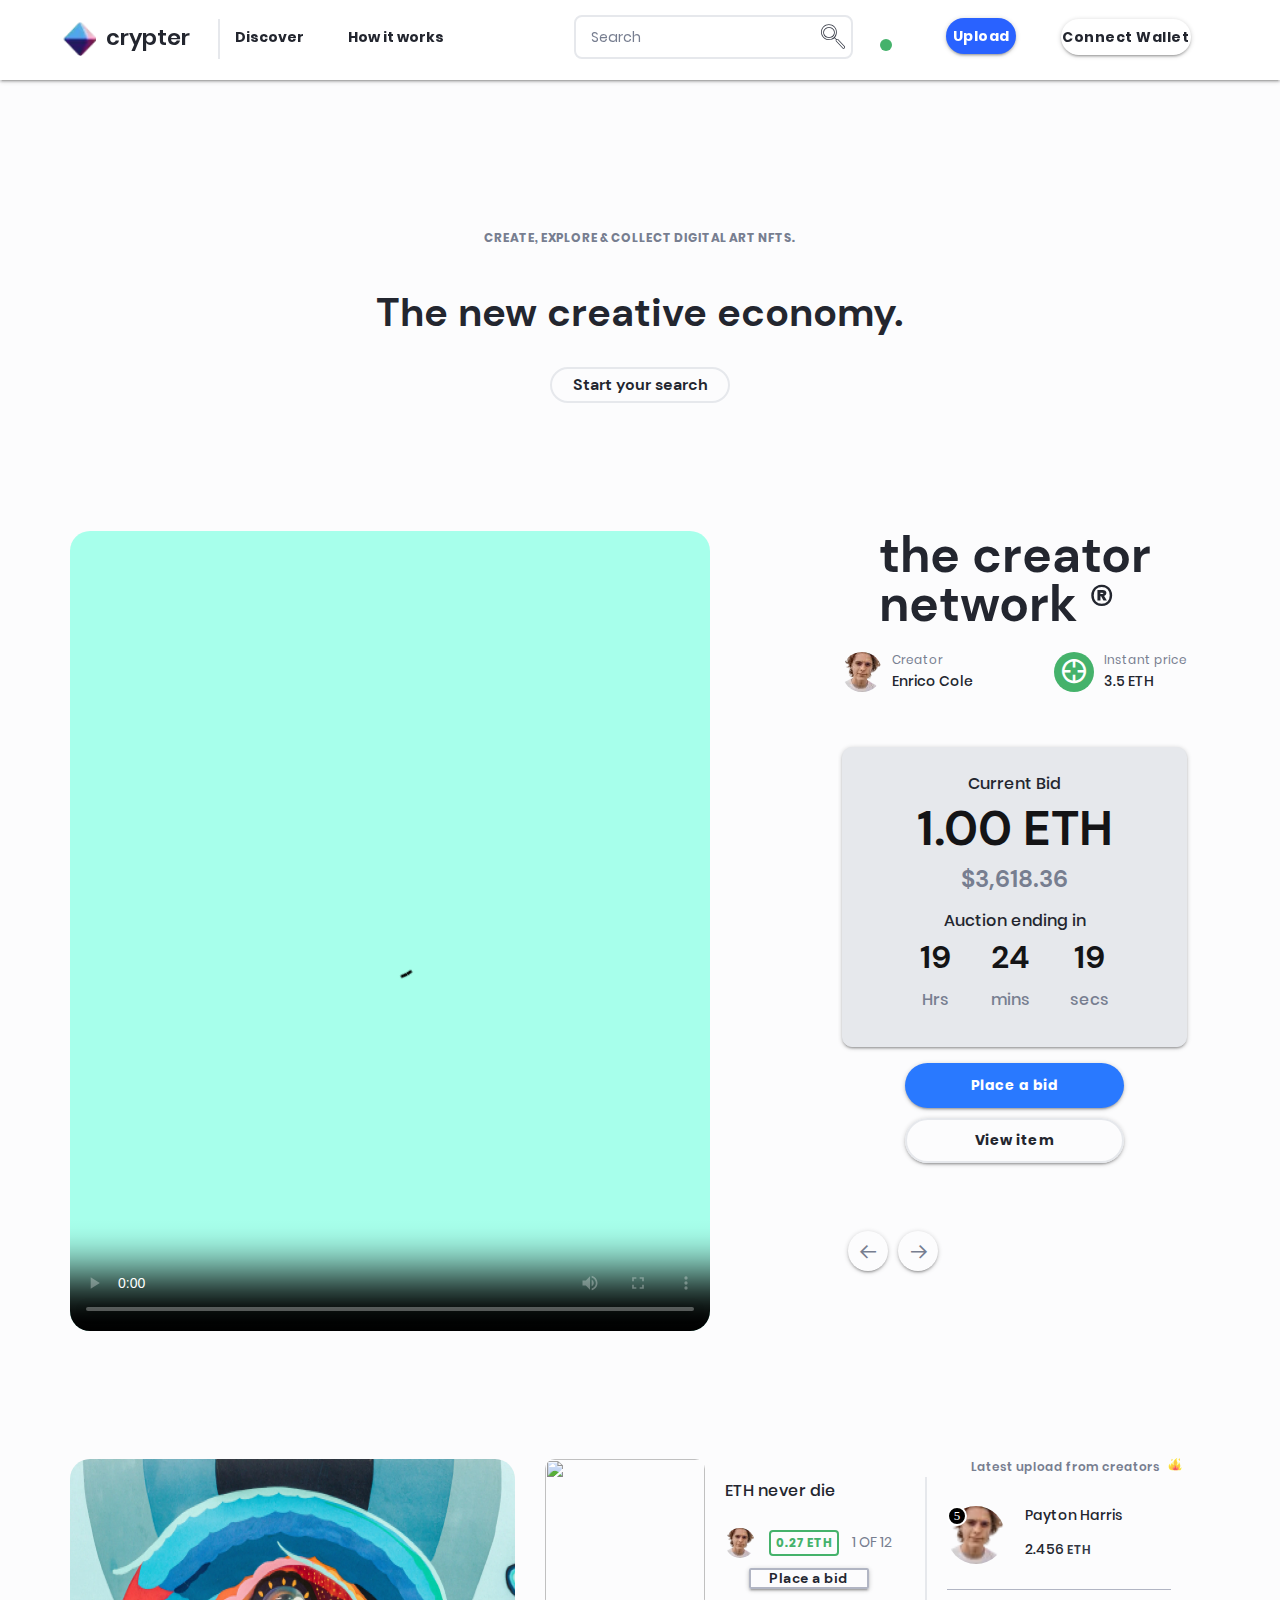
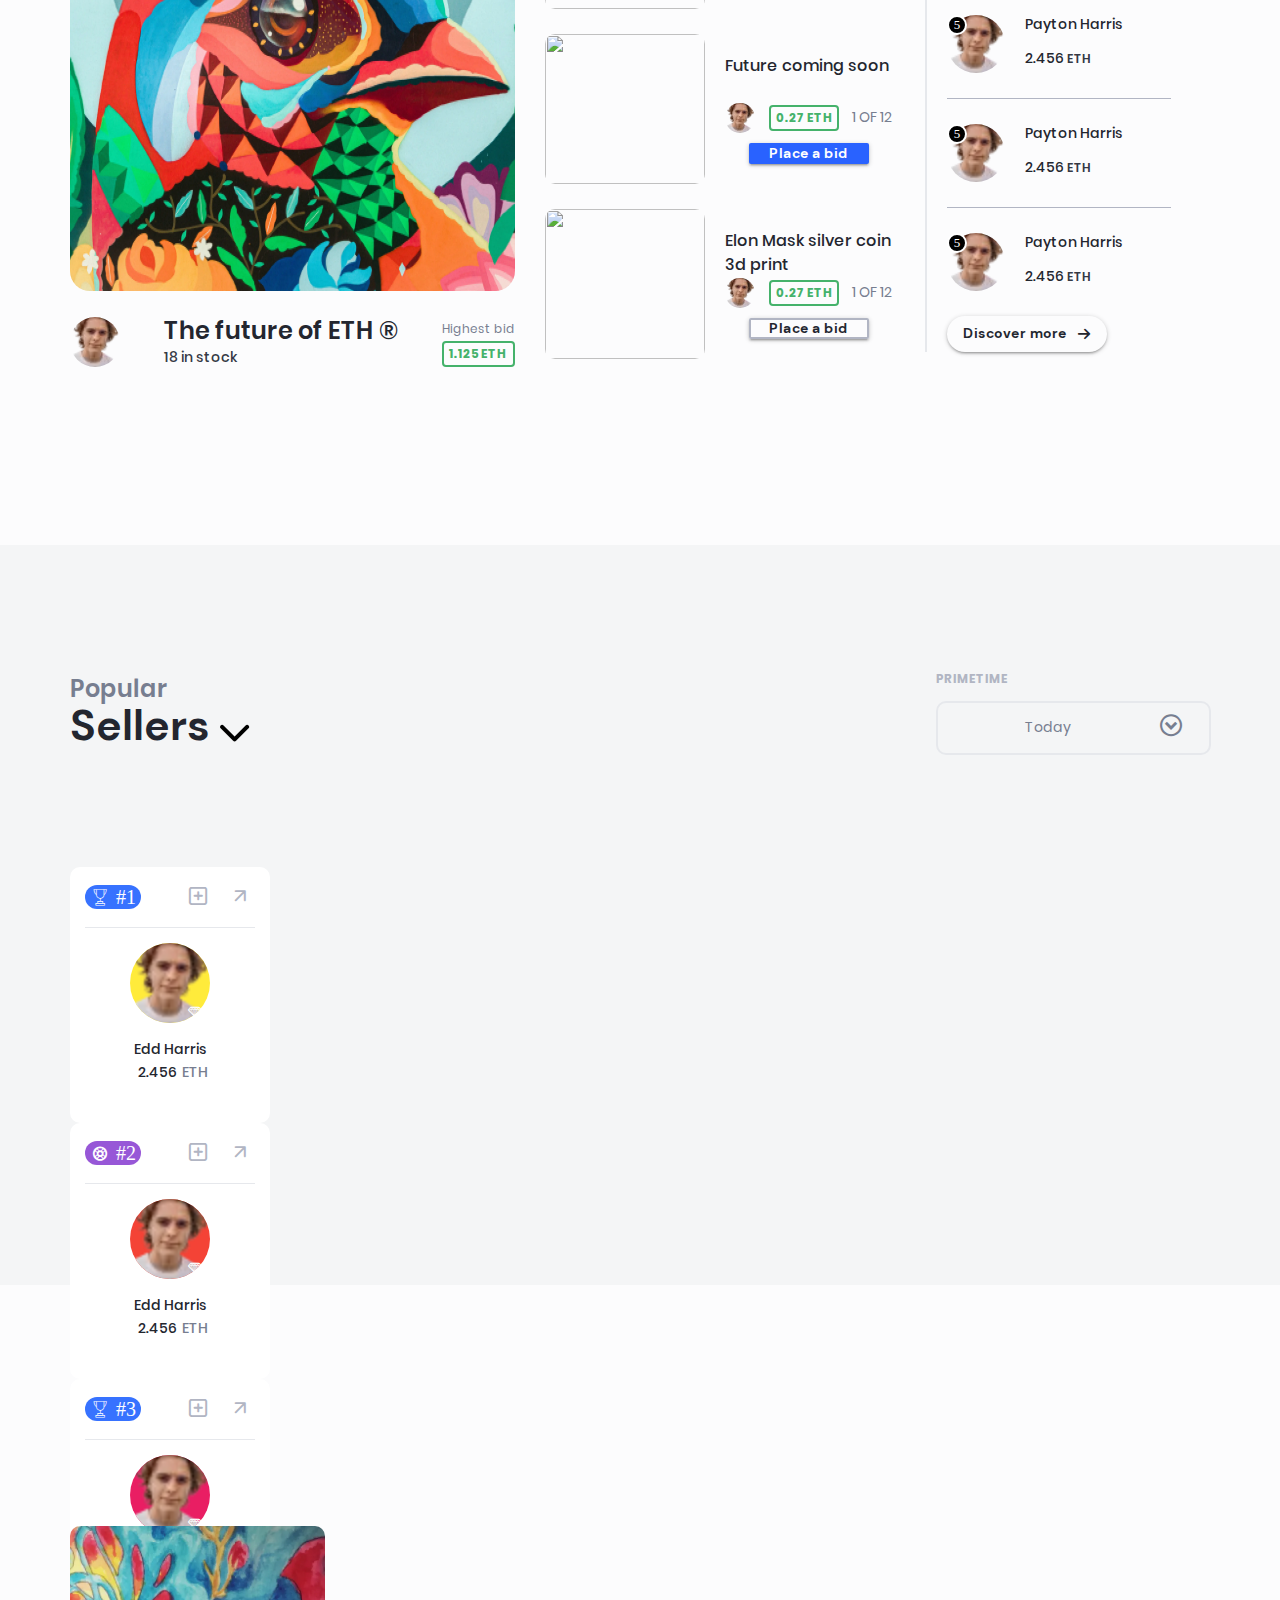
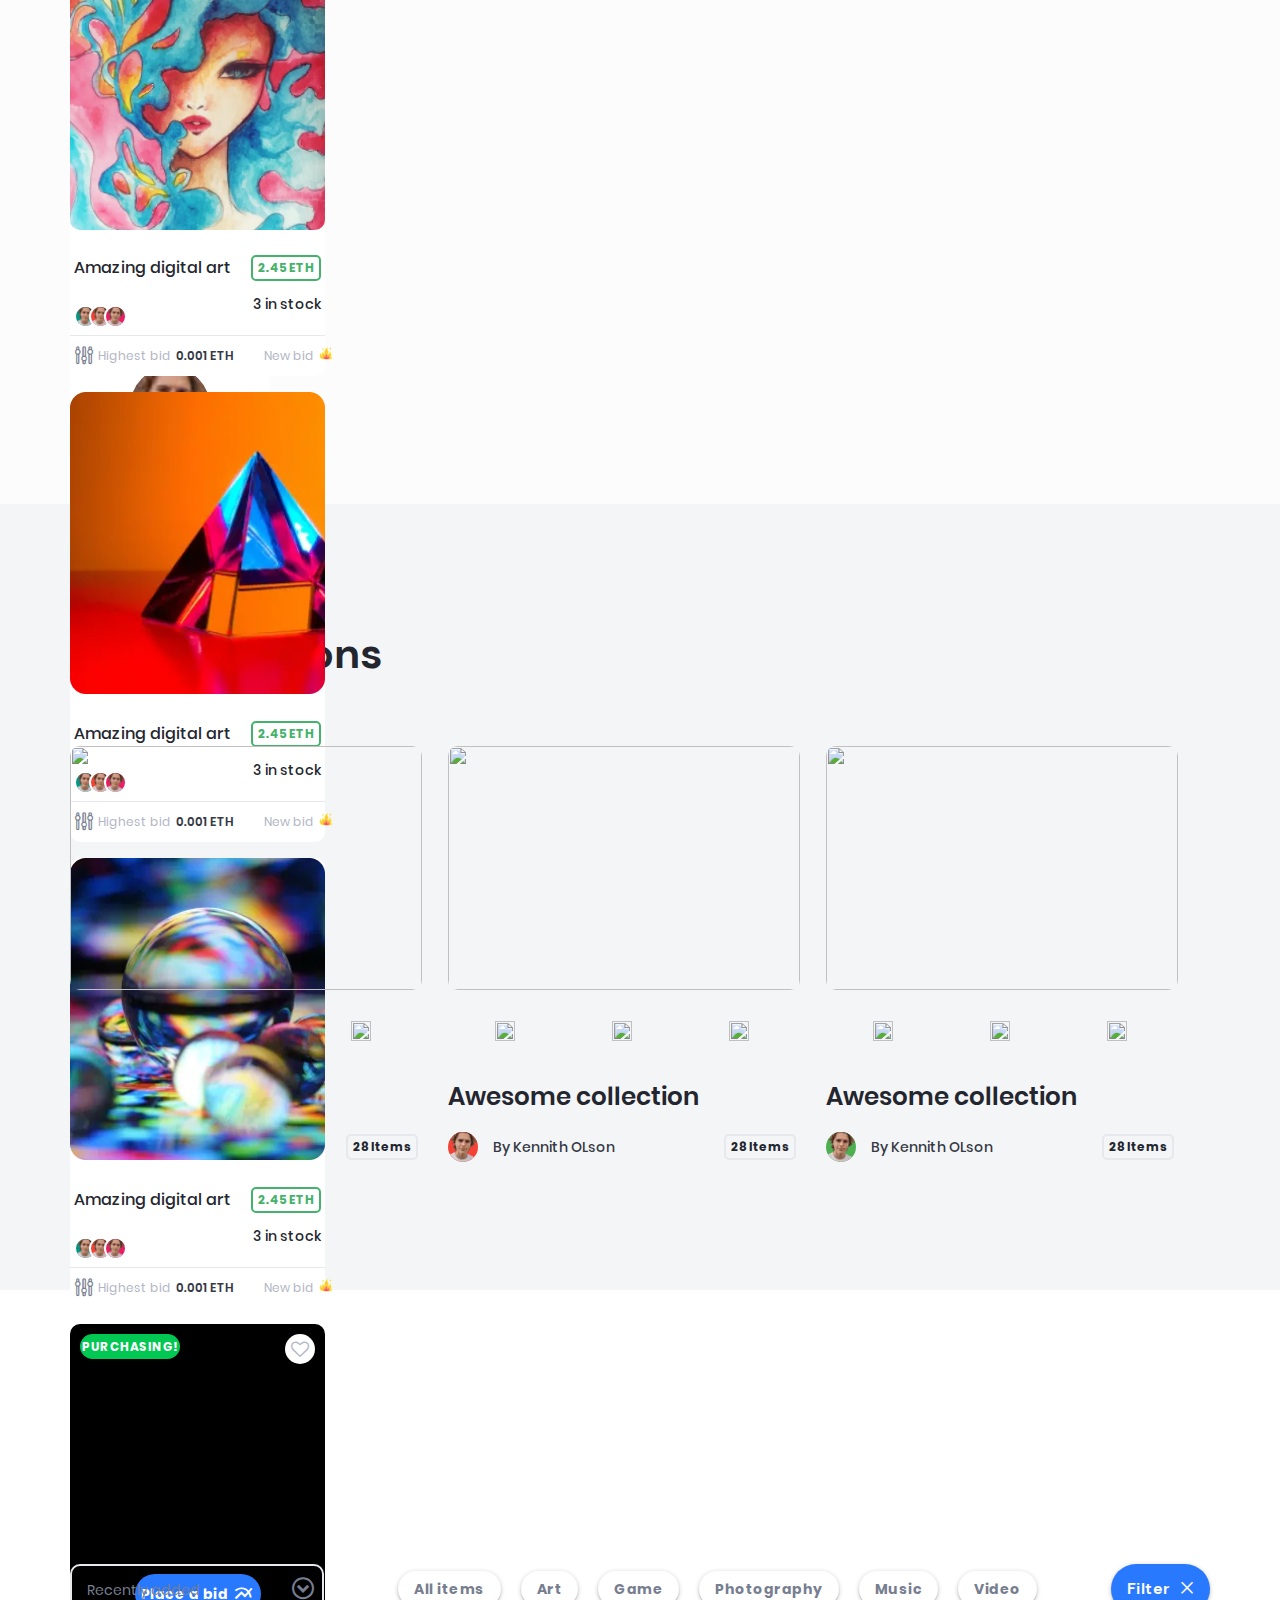
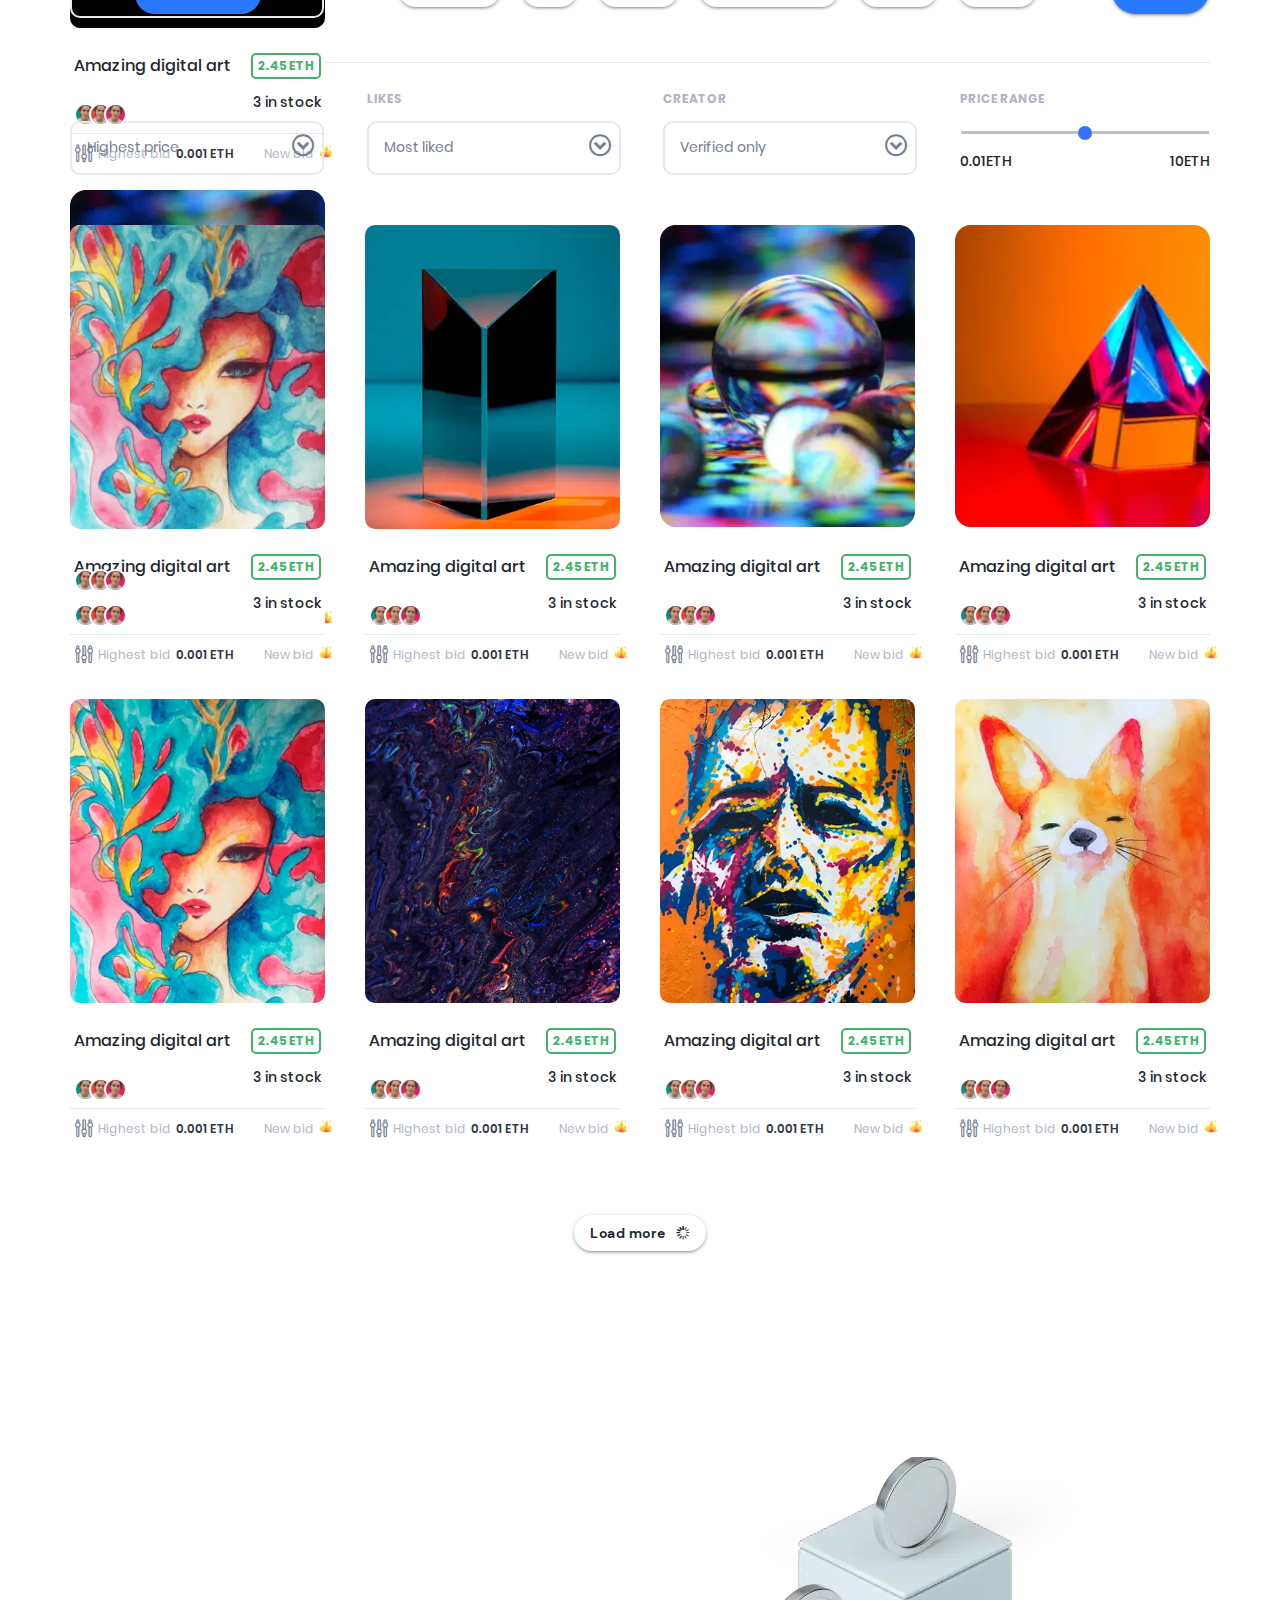
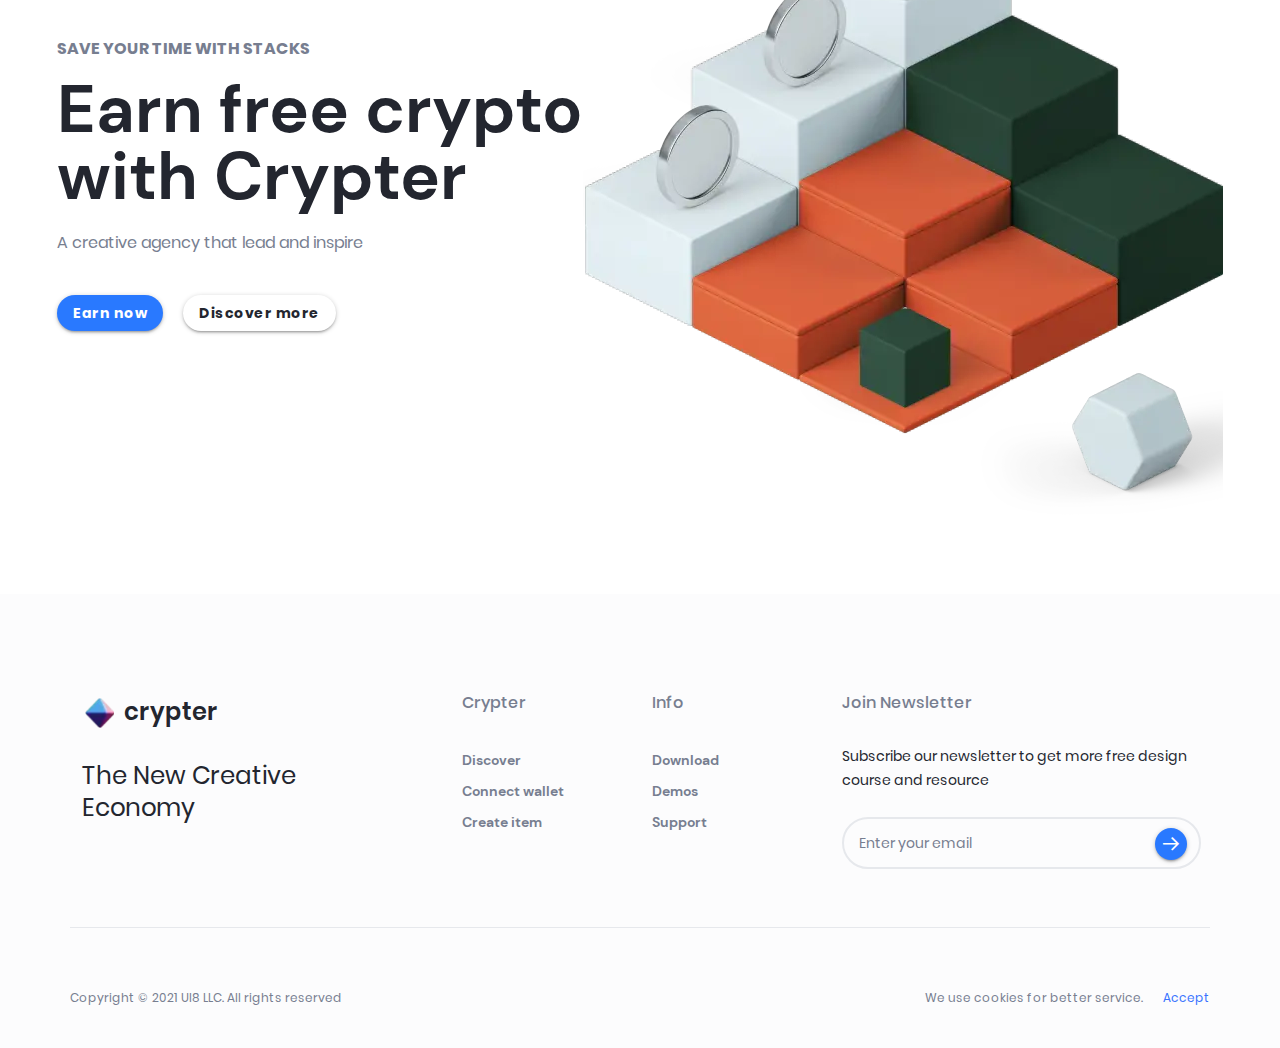
==== commit 03009b83: "images5" ====
--- a/index.html
+++ b/index.html
@@ -1685,7 +1685,7 @@
          <!--/ card-->
          <div class="card">
             <div class="card-content">
-               <div class="card__photo"><picture><source srcset="./img/bigItems/bigItem10.webp" type="image/webp"><img src="./img/bigItems/bigItem9.png"></picture></div>
+               <div class="card__photo"><picture><source srcset="./img/bigItems/bigItem10.webp" type="image/webp"><img src="./img/bigItems/bigItem10.png"></picture></div>
                <div class="card__info">
                   <div class="card__elem">
                      <div class="card__name">Amazing digital art</div>
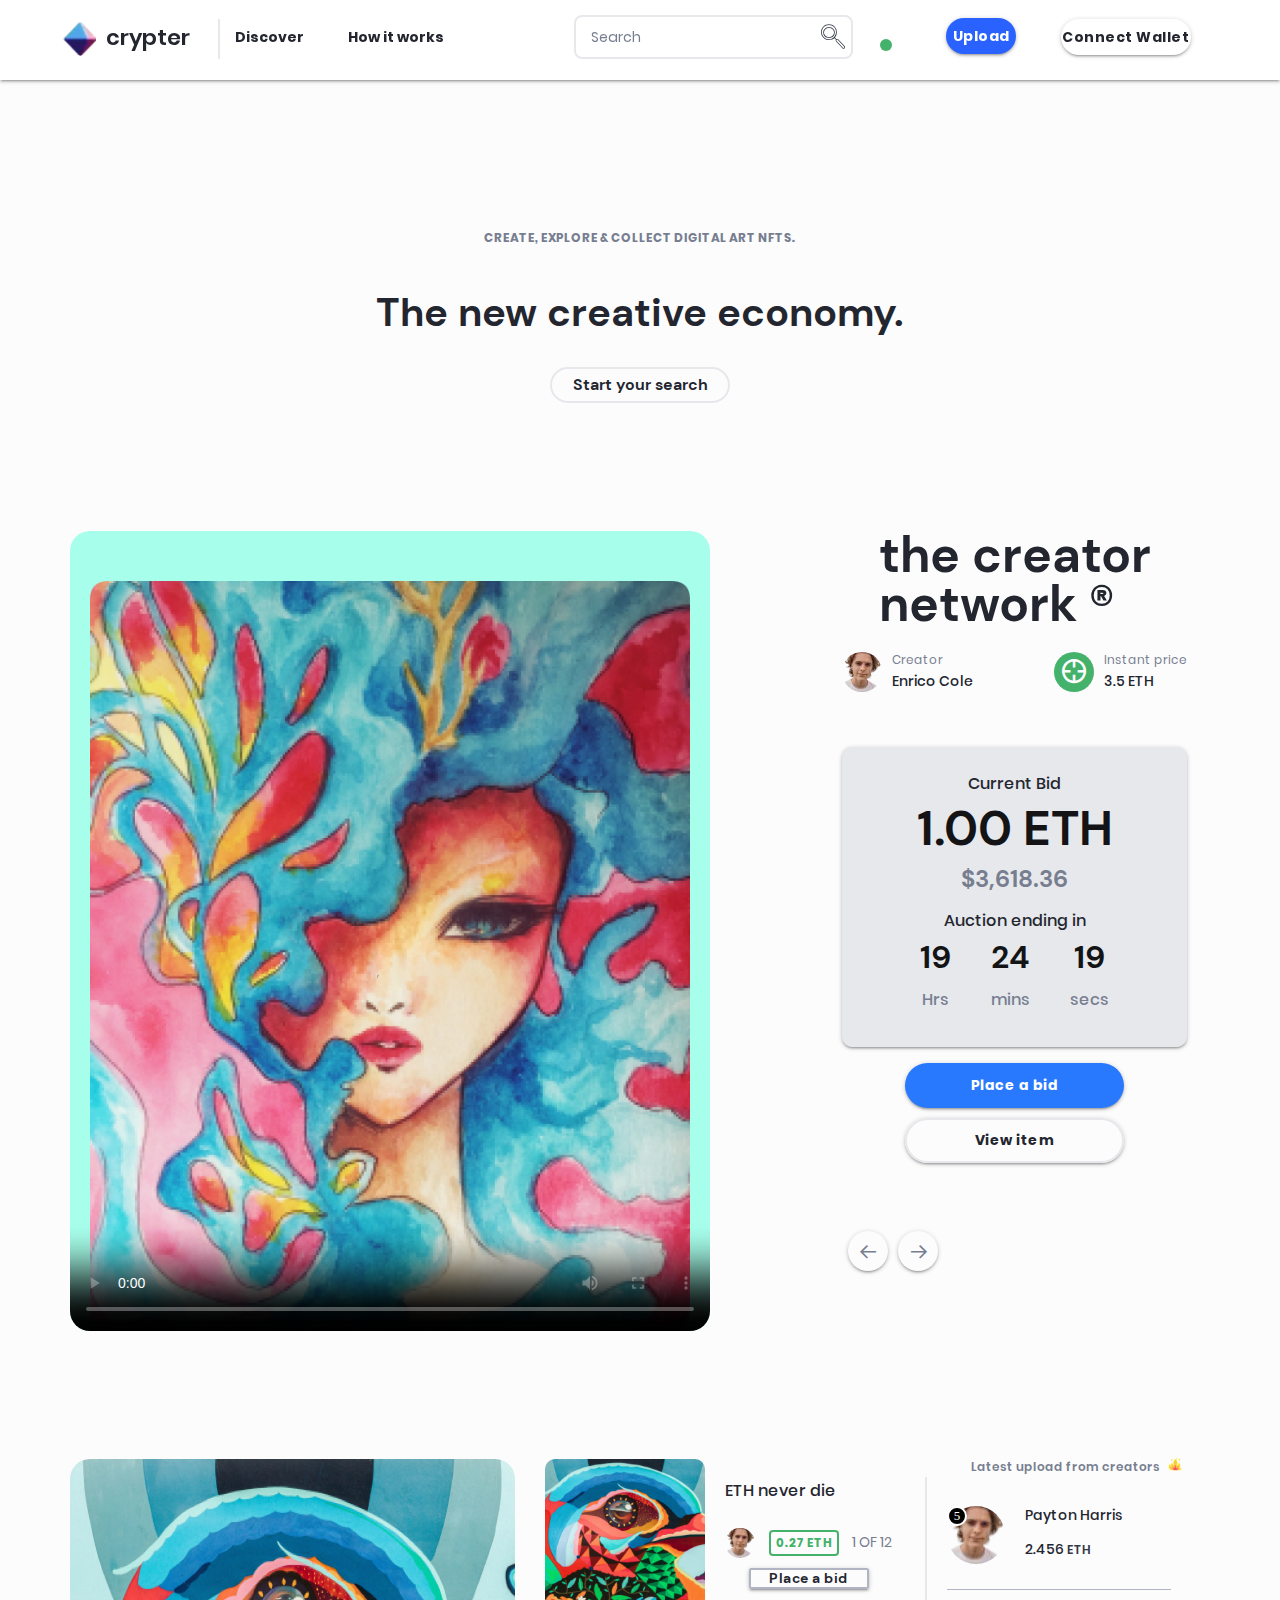
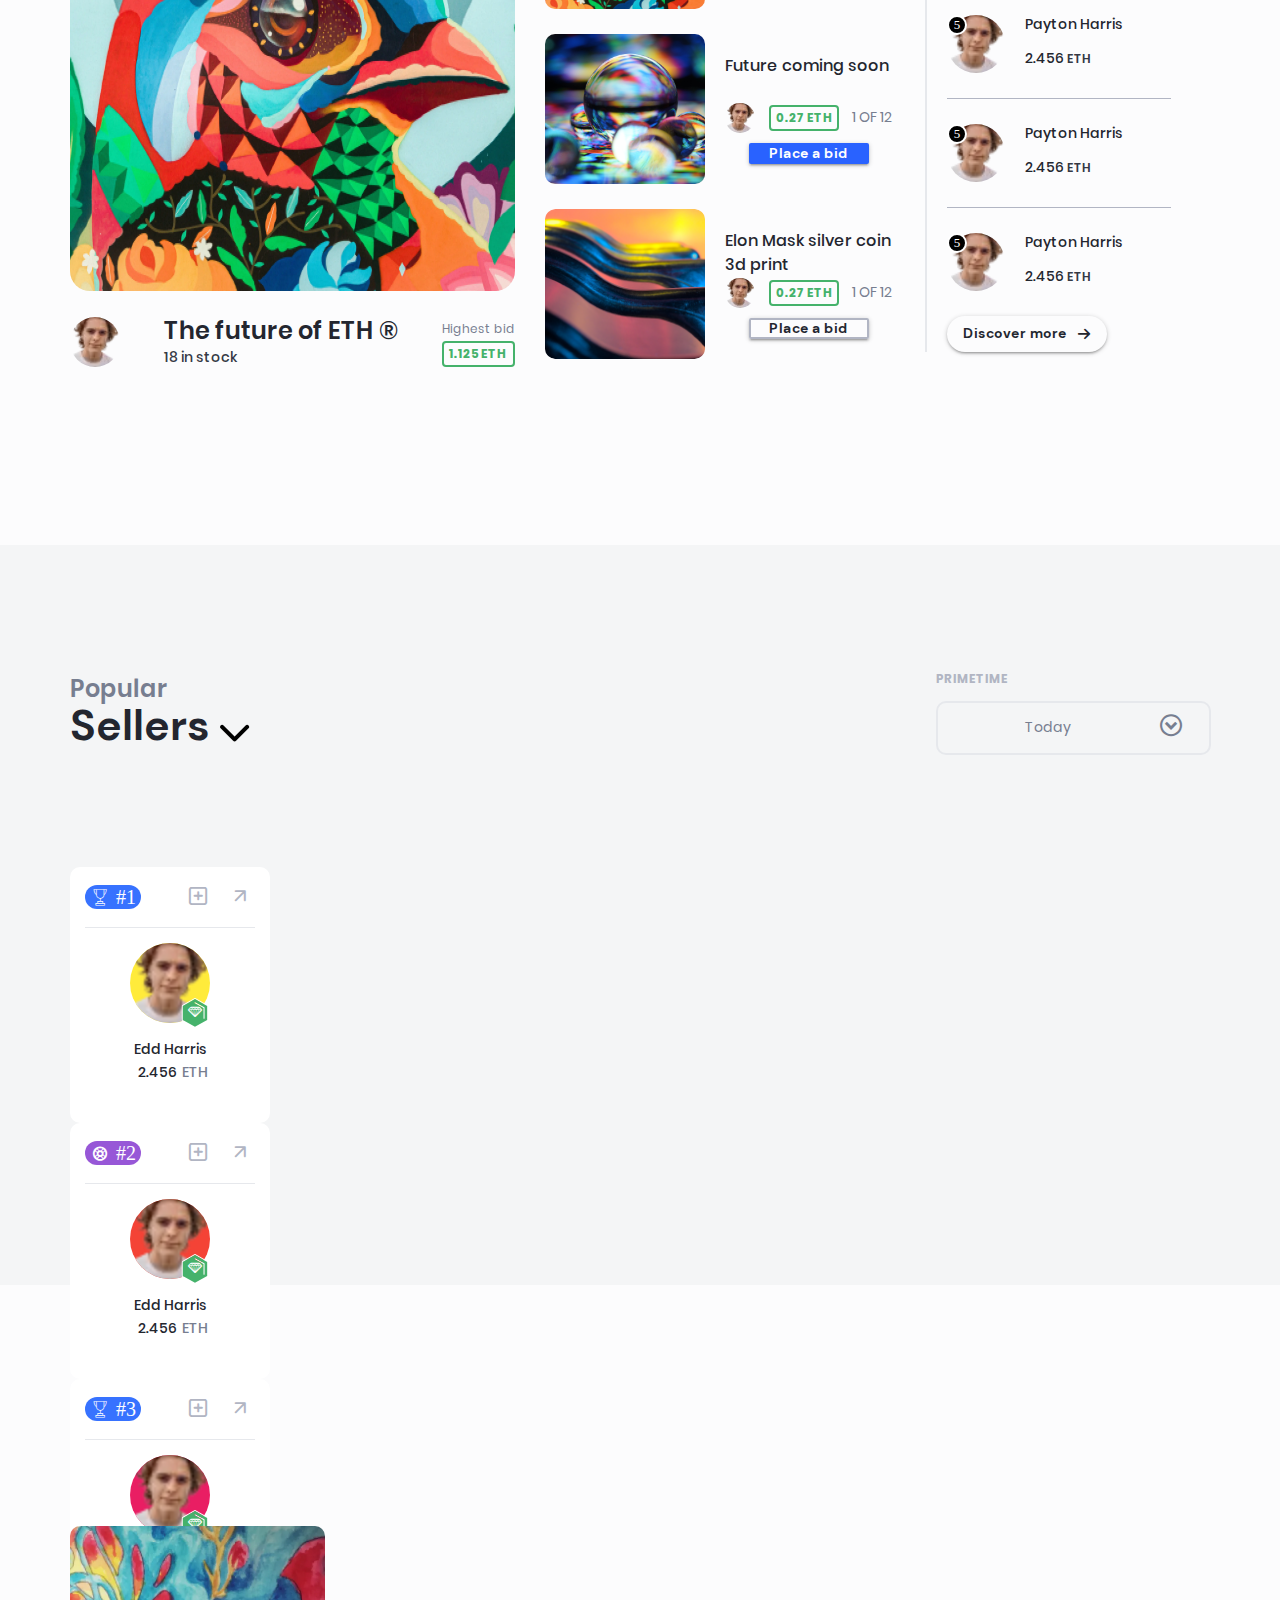
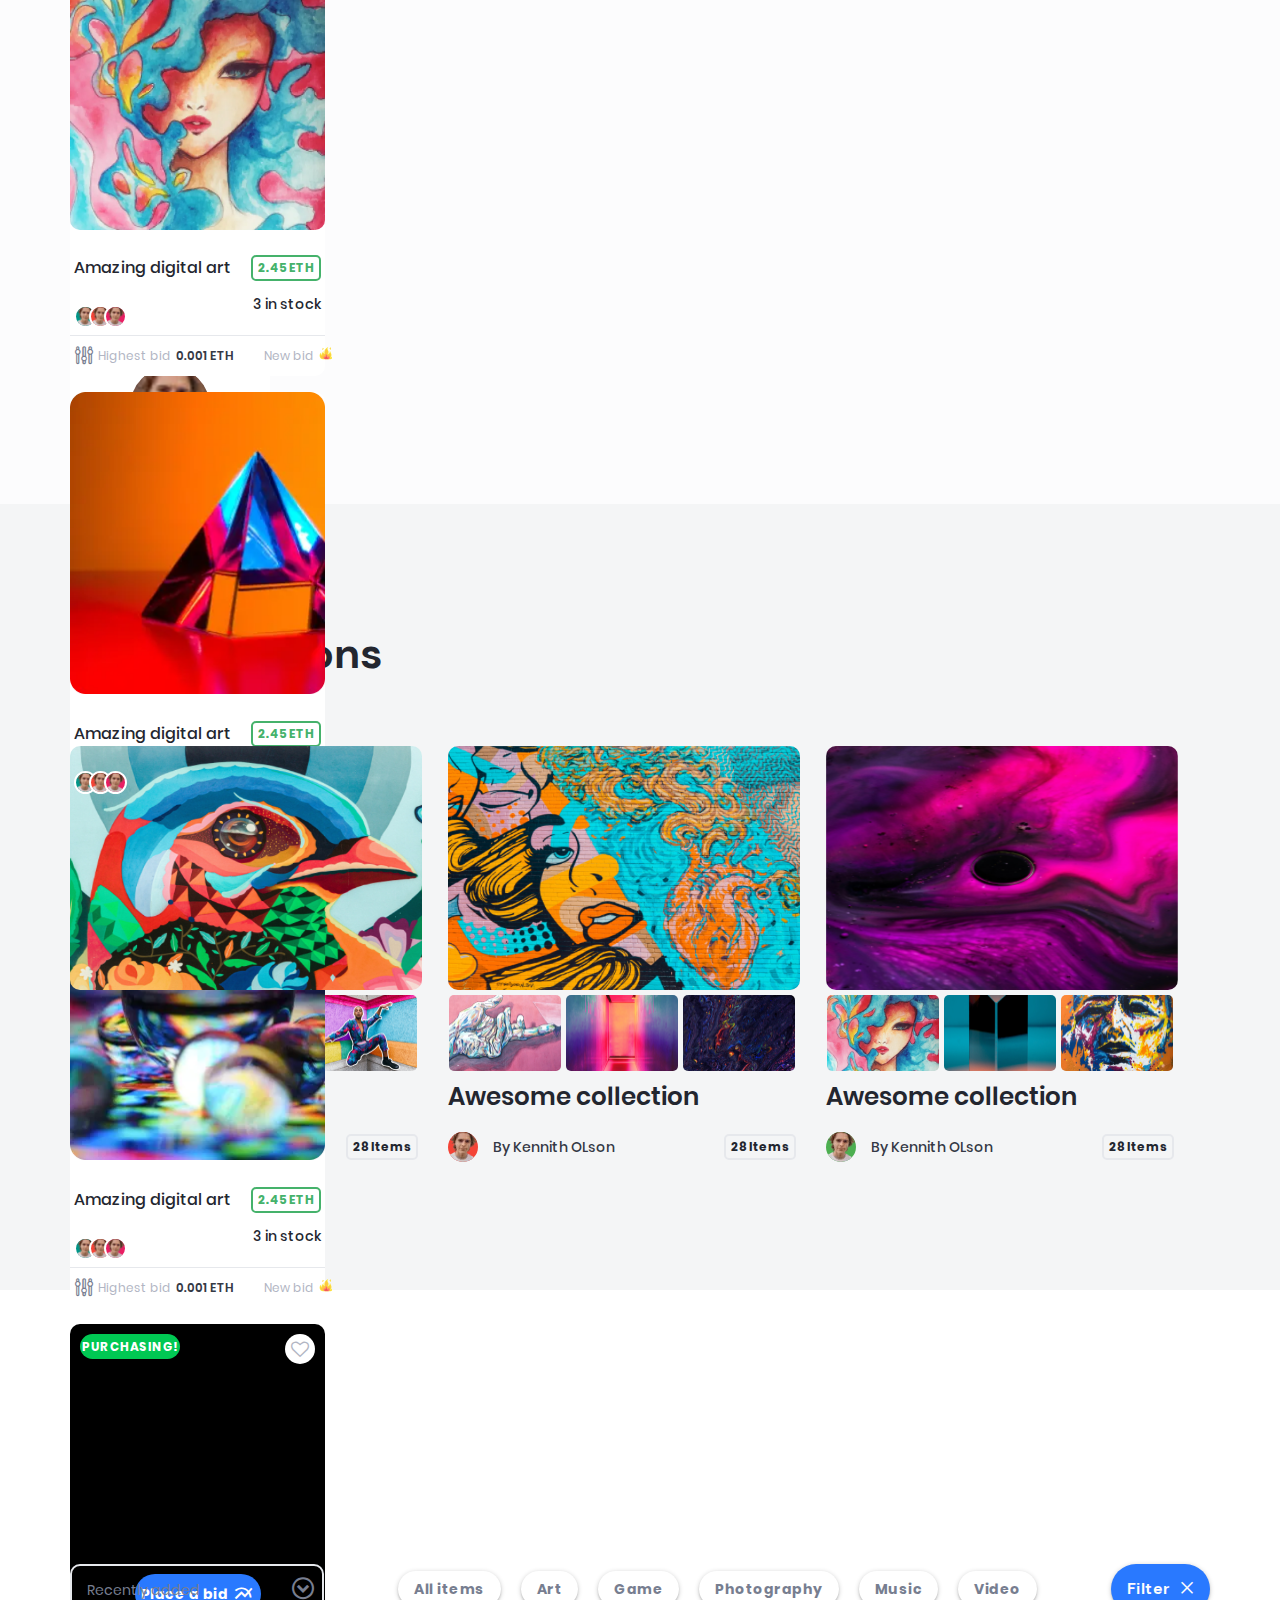
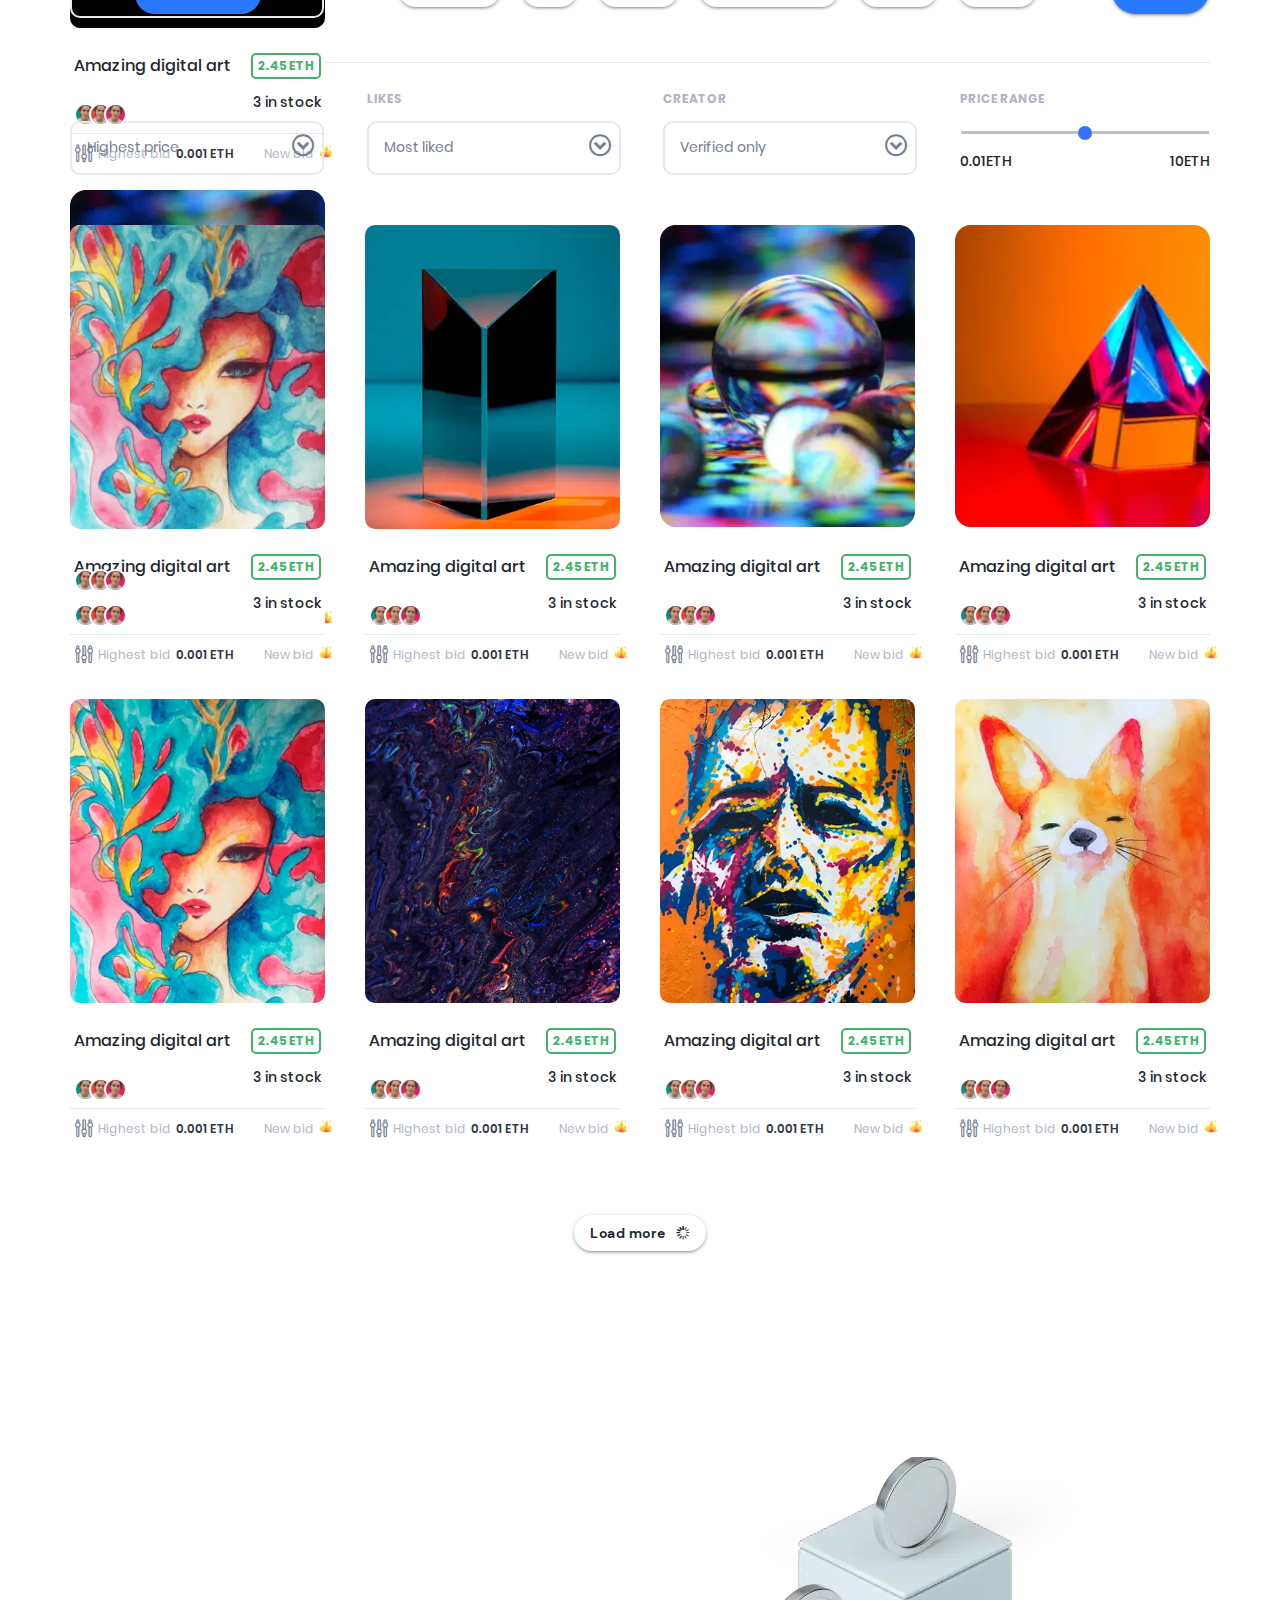
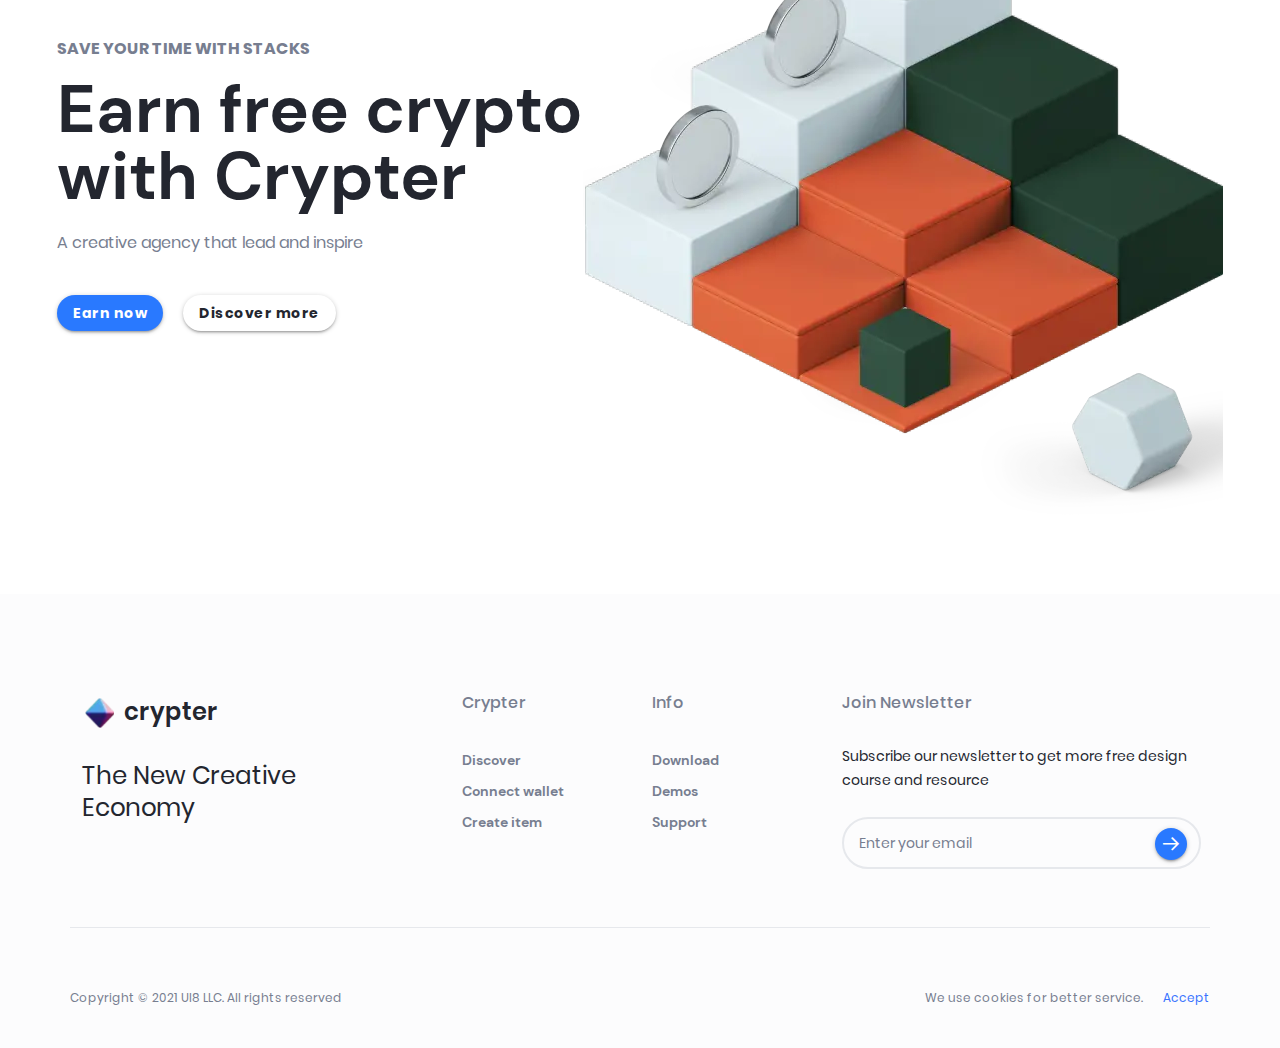
==== commit 50478402: "8" ====
--- a/index.html
+++ b/index.html
@@ -1177,18 +1177,18 @@
             <!--/gallery__photo -->
             <div class="gallery__box">
                <a href="./img/bigItems/bigItem1.png" data-link="first" class="gallery__button">
-                  <picture><source srcset="./img/additems/additem20.webp" type="image/webp"><img src="./img/additems/additem20.png" alt=""></picture>
+                  <img src="./img/additems/additem20.png" alt="">
                </a>
                <a href="./img/bigItems/bigItem2.png" data-link="second"
                   class="gallery__button">
-                  <picture><source srcset="./img/additems/additem6.webp" type="image/webp"><img src="./img/additems/additem6.png" alt=""></picture>
+                 <img src="./img/additems/additem6.png" alt="">
                </a>
                <a href="./img/bigItems/bigItem3.png" data-link="third" class="gallery__button">
-                  <picture><source srcset="./img/additems/additem21.webp" type="image/webp"><img src="./img/additems/additem21.png" alt=""></picture>
+                 <img src="./img/additems/additem21.png" alt="">
                </a>
                <a href="./img/bigItems/bigItem6.png" data-link="fourth"
                   class="gallery__button">
-                  <picture><source srcset="./img/additems/additem2.webp" type="image/webp"><img src="./img/additems/additem2.png" alt=""></picture>
+               <img src="./img/additems/additem2.png" alt="">
                </a>
             </div>
             <!--/gallery__box -->
@@ -1249,18 +1249,18 @@
             <!--/gallery__photo -->
             <div class="gallery__box">
                <a href="./img/bigItems/bigItem7.png" data-link="first" class="gallery__button">
-                  <picture><source srcset="./img/additems/additem3.webp" type="image/webp"><img src="./img/additems/additem3.png" alt=""></picture>
+                 <img src="./img/additems/additem3.png" alt="">
                </a>
                <a href="./img/bigItems/bigItem8.png" data-link="second"
                   class="gallery__button">
-                  <picture><source srcset="./img/additems/additem4.webp" type="image/webp"><img src="./img/additems/additem4.png" alt=""></picture>
+                 <img src="./img/additems/additem4.png" alt="">
                </a>
                <a href="./img/bigItems/bigItem9.png" data-link="third" class="gallery__button">
-                  <picture><source srcset="./img/additems/additem5.webp" type="image/webp"><img src="./img/additems/additem5.png" alt=""></picture>
+                 <img src="./img/additems/additem5.png" alt="">
                </a>
                <a href="./img/bigItems/bigItem10.png" data-link="fourth"
                   class="gallery__button">
-                  <picture><source srcset="./img/additems/additem7.webp" type="image/webp"><img src="./img/additems/additem7.png" alt=""></picture>
+                  <img src="./img/additems/additem7.png" alt="">
                </a>
             </div>
             <!--/gallery -->
@@ -1324,18 +1324,18 @@
             <!--/gallery__photo -->
             <div class="gallery__box">
                <a href="./img/bigItems/bigItem11.png" data-link="first" class="gallery__button">
-                  <picture><source srcset="./img/additems/additem8.webp" type="image/webp"><img src="./img/additems/additem8.png" alt=""></picture>
+                  <img src="./img/additems/additem8.png" alt="">
                </a>
                <a href="./img/bigItems/bigItem12.png" data-link="second"
                   class="gallery__button">
-                  <picture><source srcset="./img/additems/additem9.webp" type="image/webp"><img src="./img/additems/additem9.png" alt=""></picture>
+                  <img src="./img/additems/additem9.png" alt="">
                </a>
                <a href="./img/bigItems/bigItem13.png" data-link="third" class="gallery__button">
-                  <picture><source srcset="./img/additems/additem10.webp" type="image/webp"><img src="./img/additems/additem10.png" alt=""></picture>
+                <img src="./img/additems/additem10.png" alt="">
                </a>
                <a href="./img/bigItems/bigItem14.png" data-link="fourth"
                   class="gallery__button">
-                  <picture><source srcset="./img/additems/additem11.webp" type="image/webp"><img src="./img/additems/additem11.png" alt=""></picture>
+                <img src="./img/additems/additem11.png" alt="">
                </a>
             </div>
             <!--/gallery -->
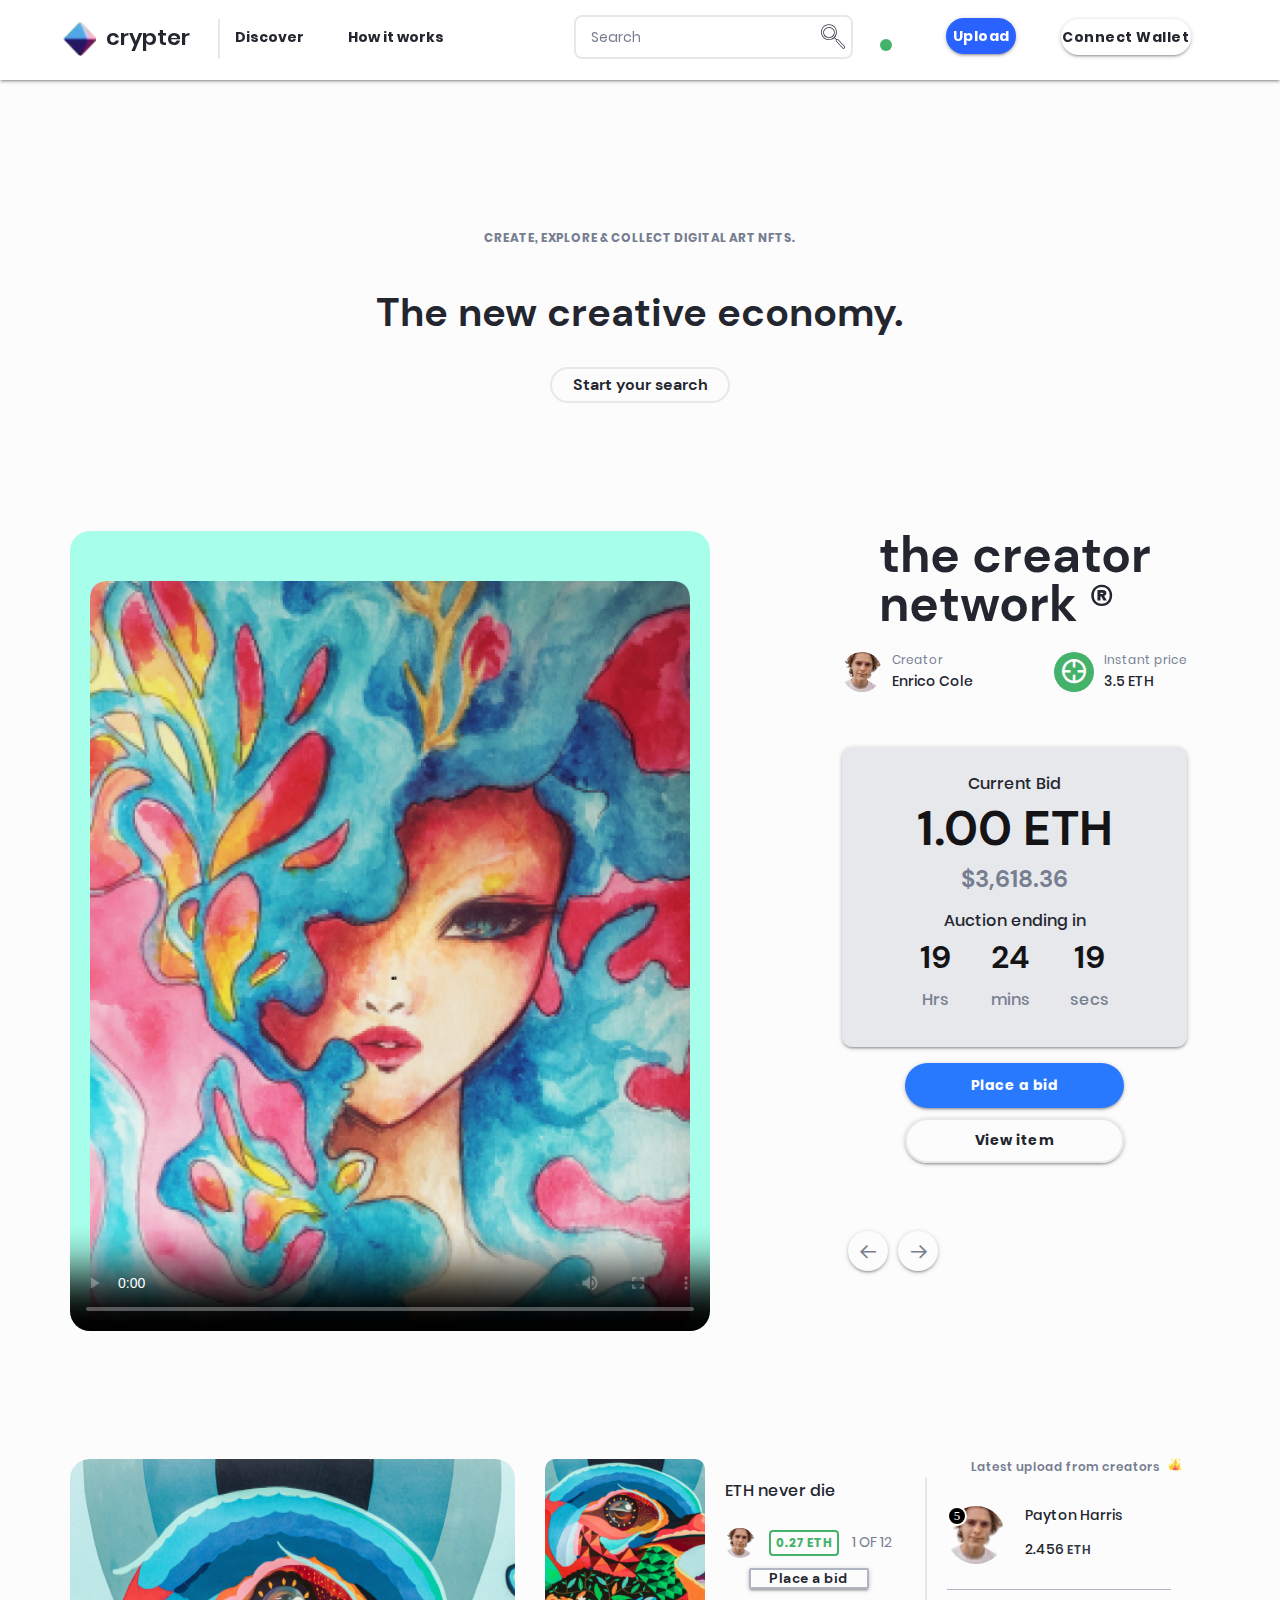
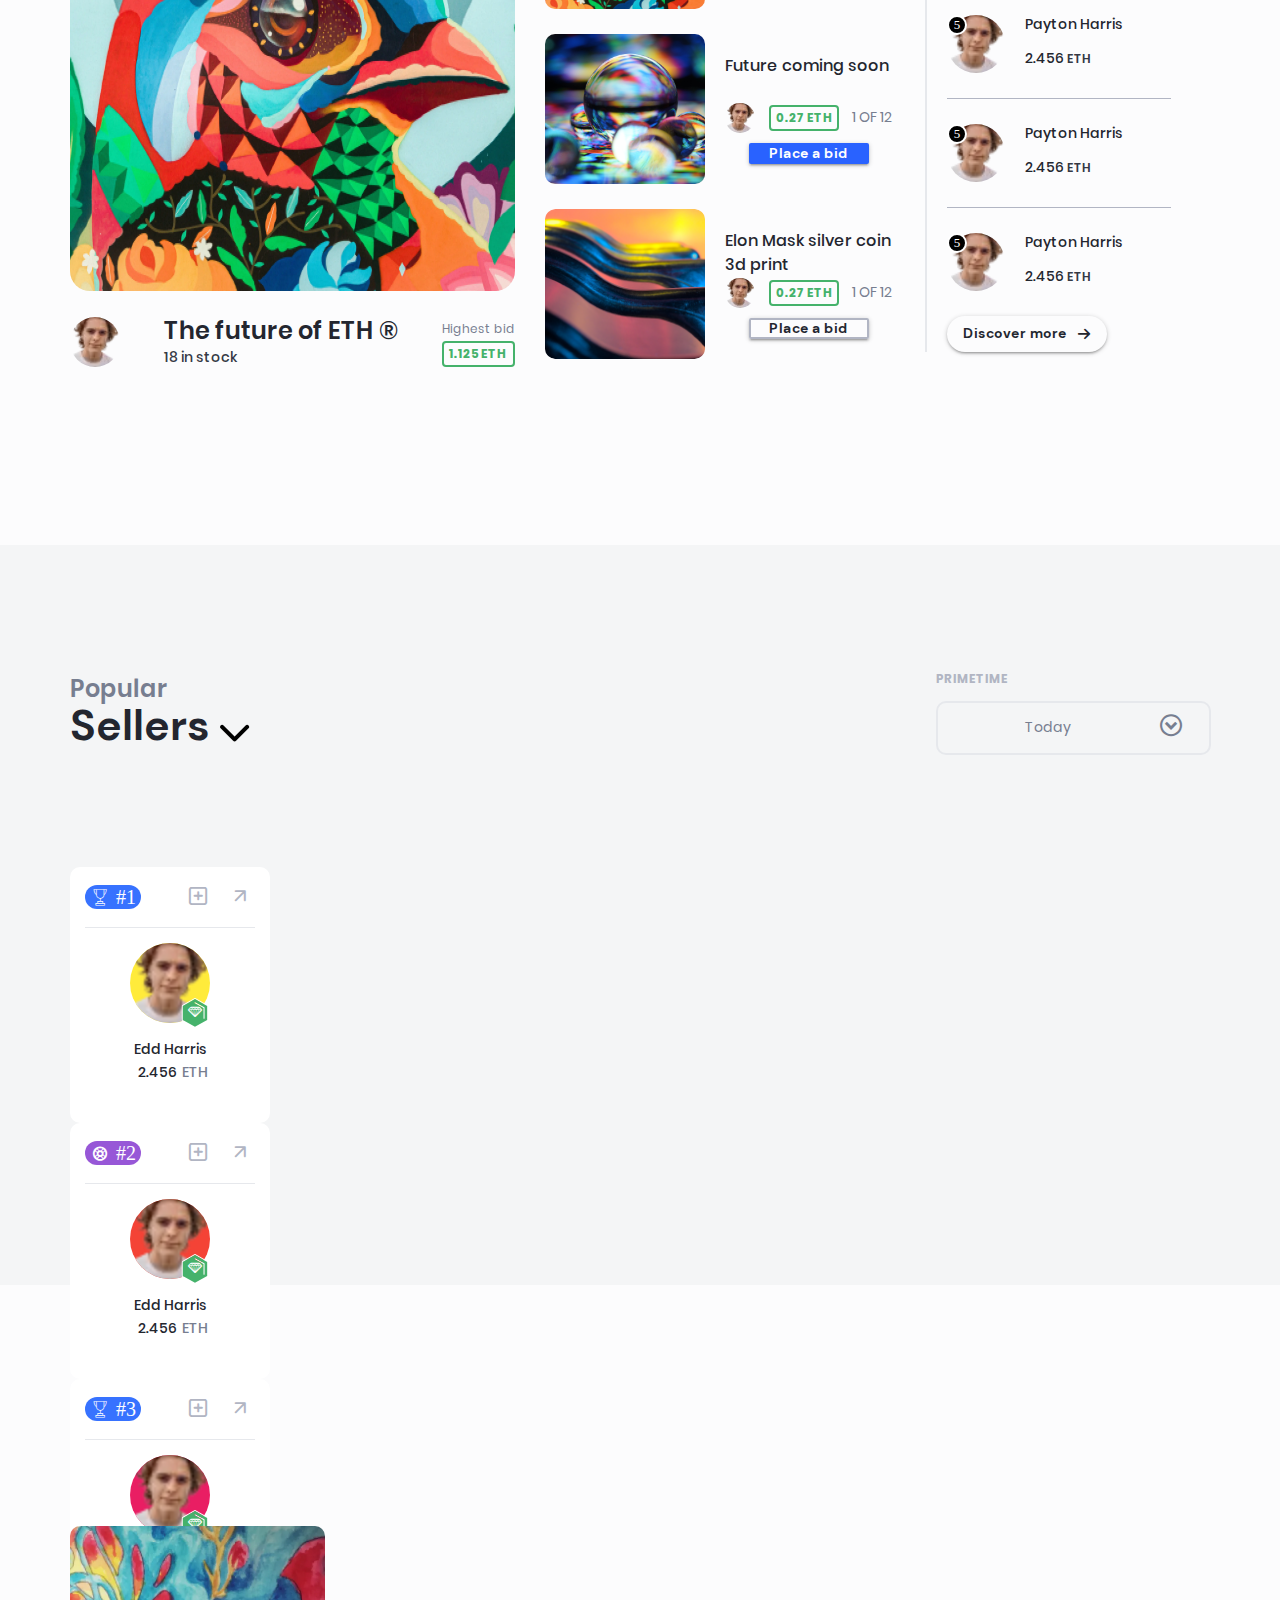
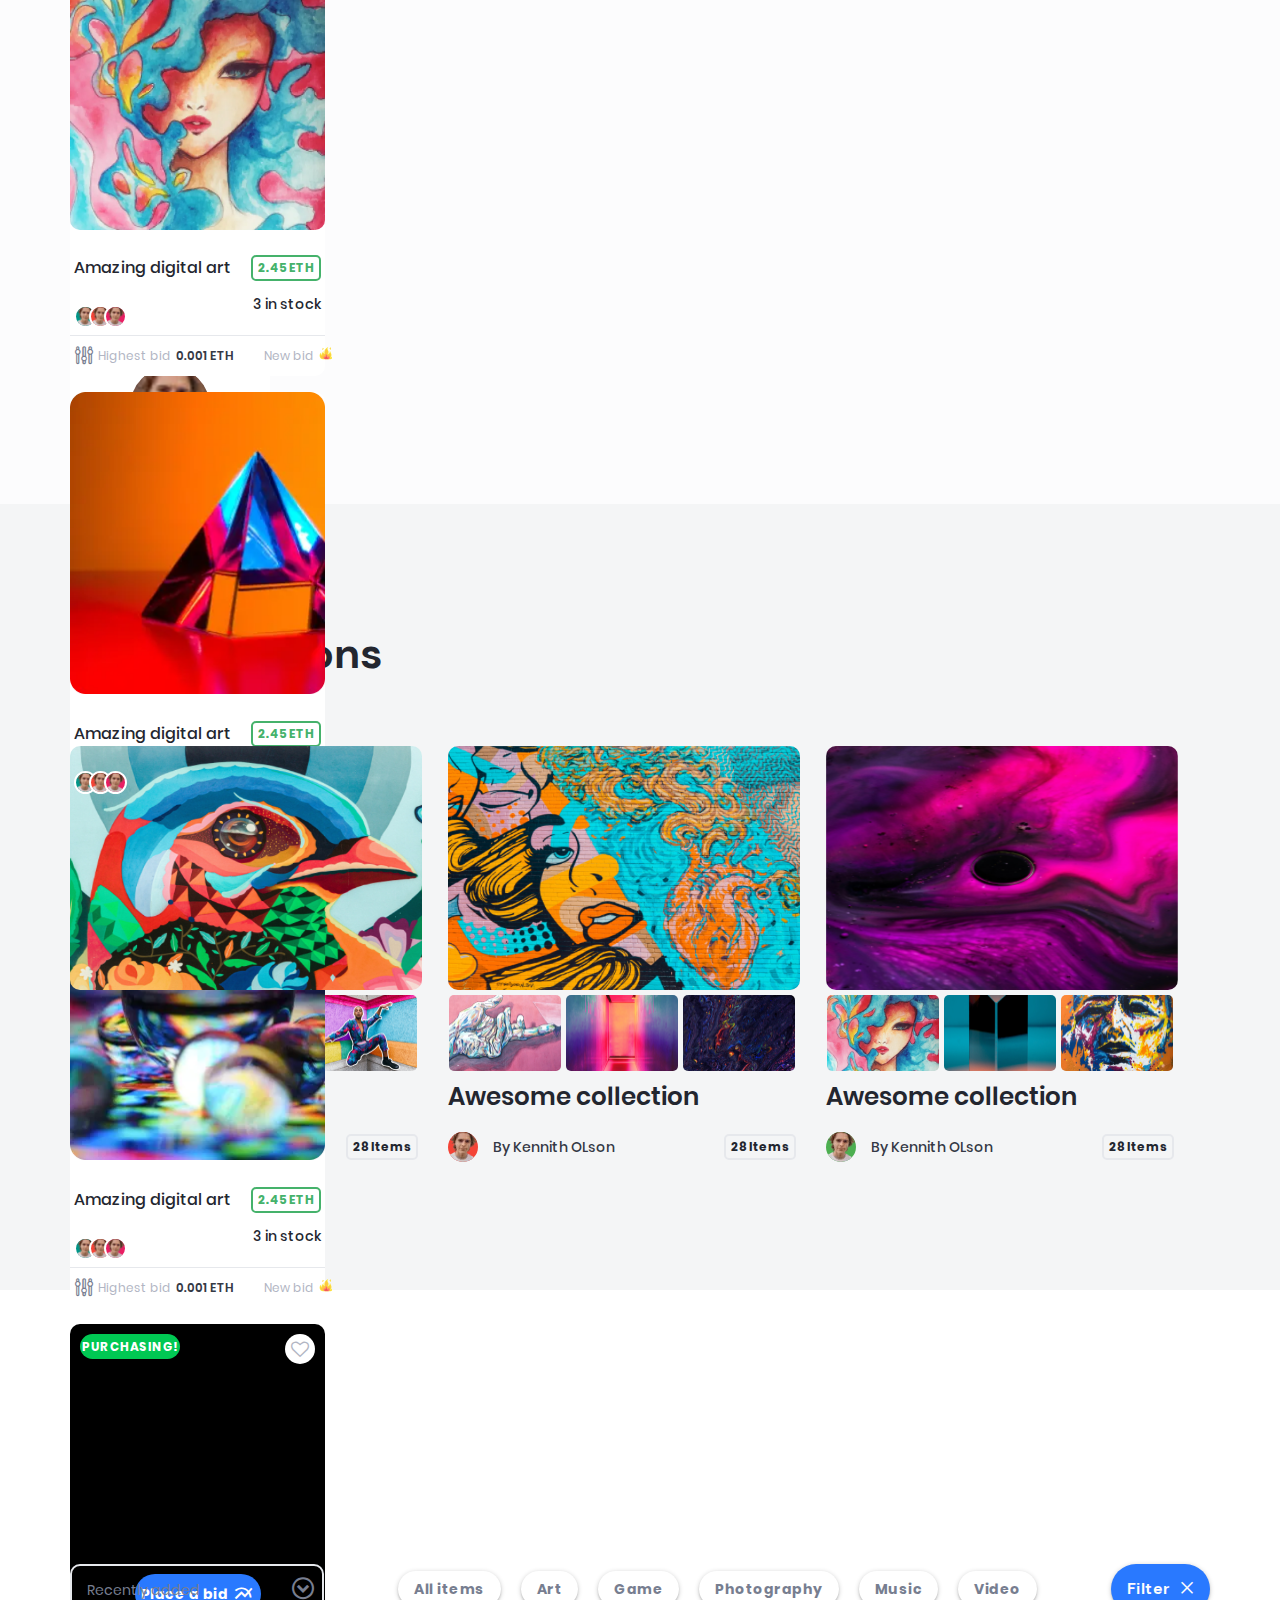
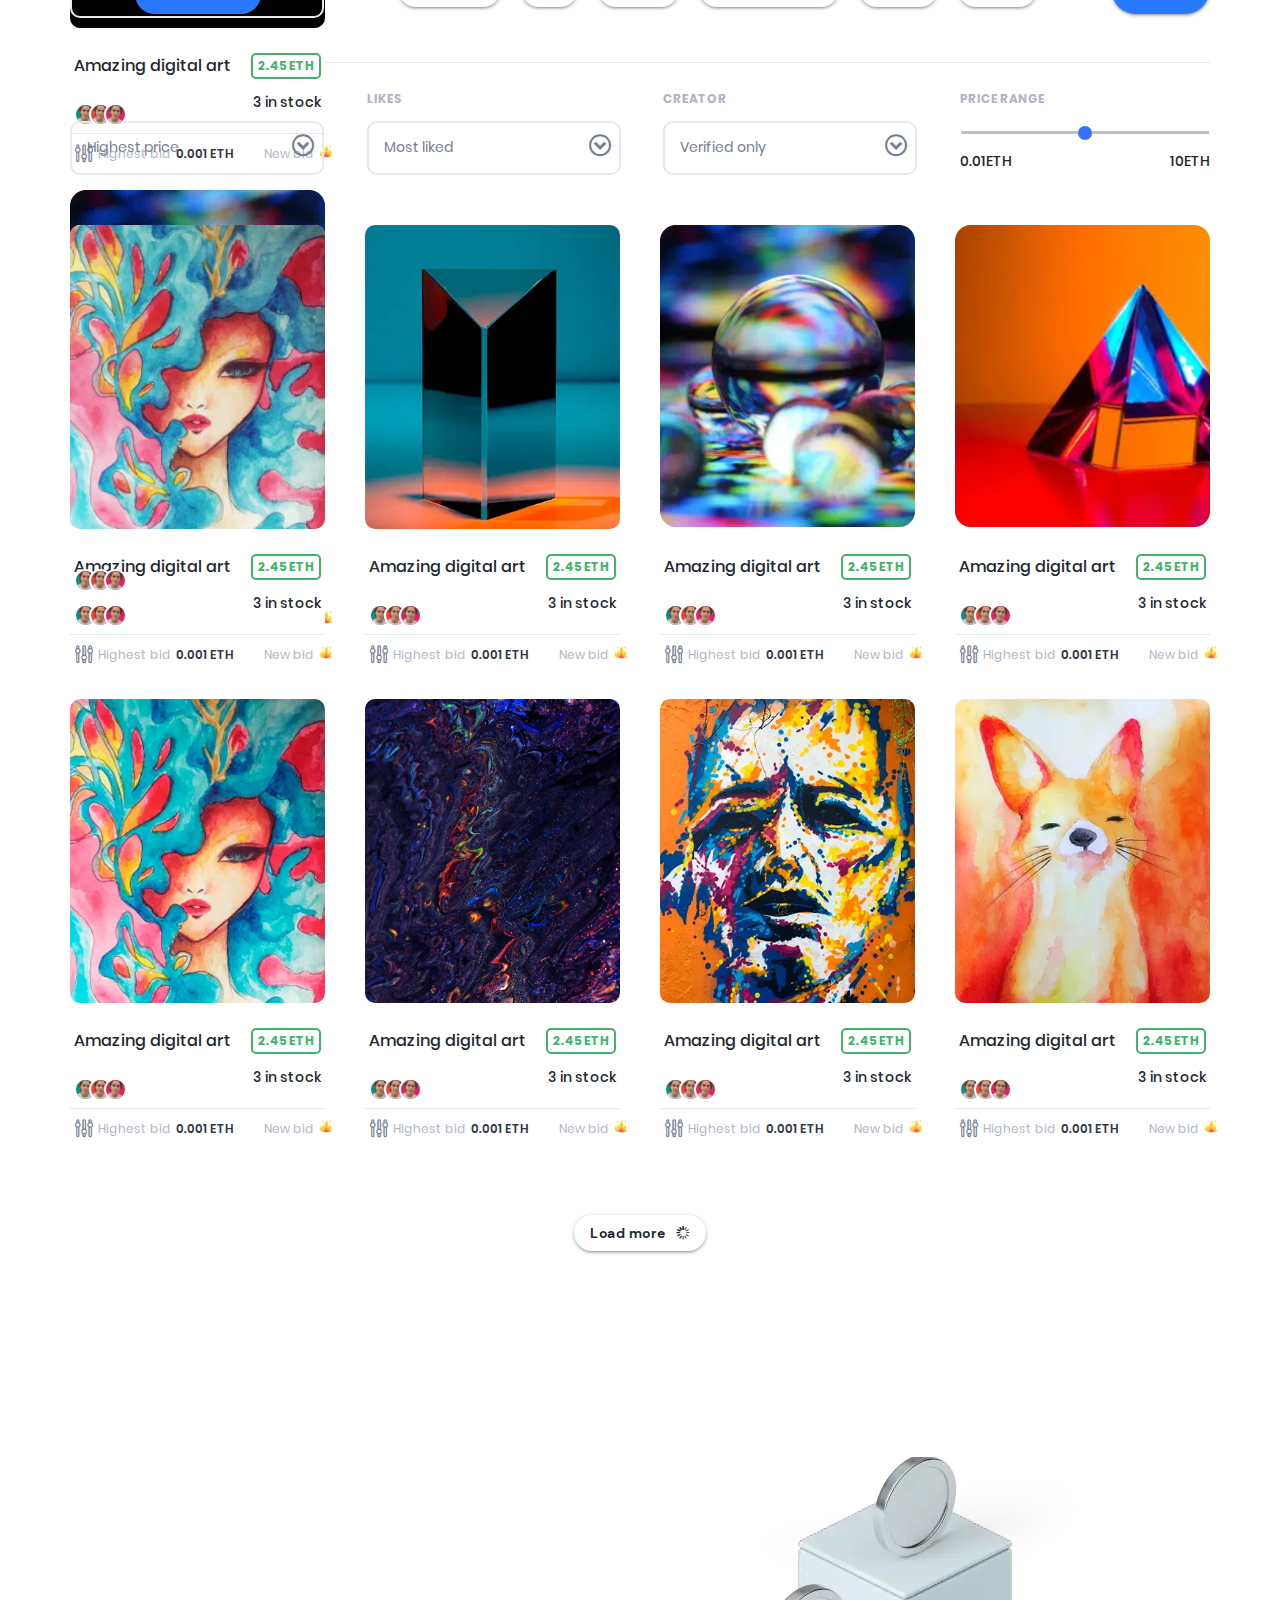
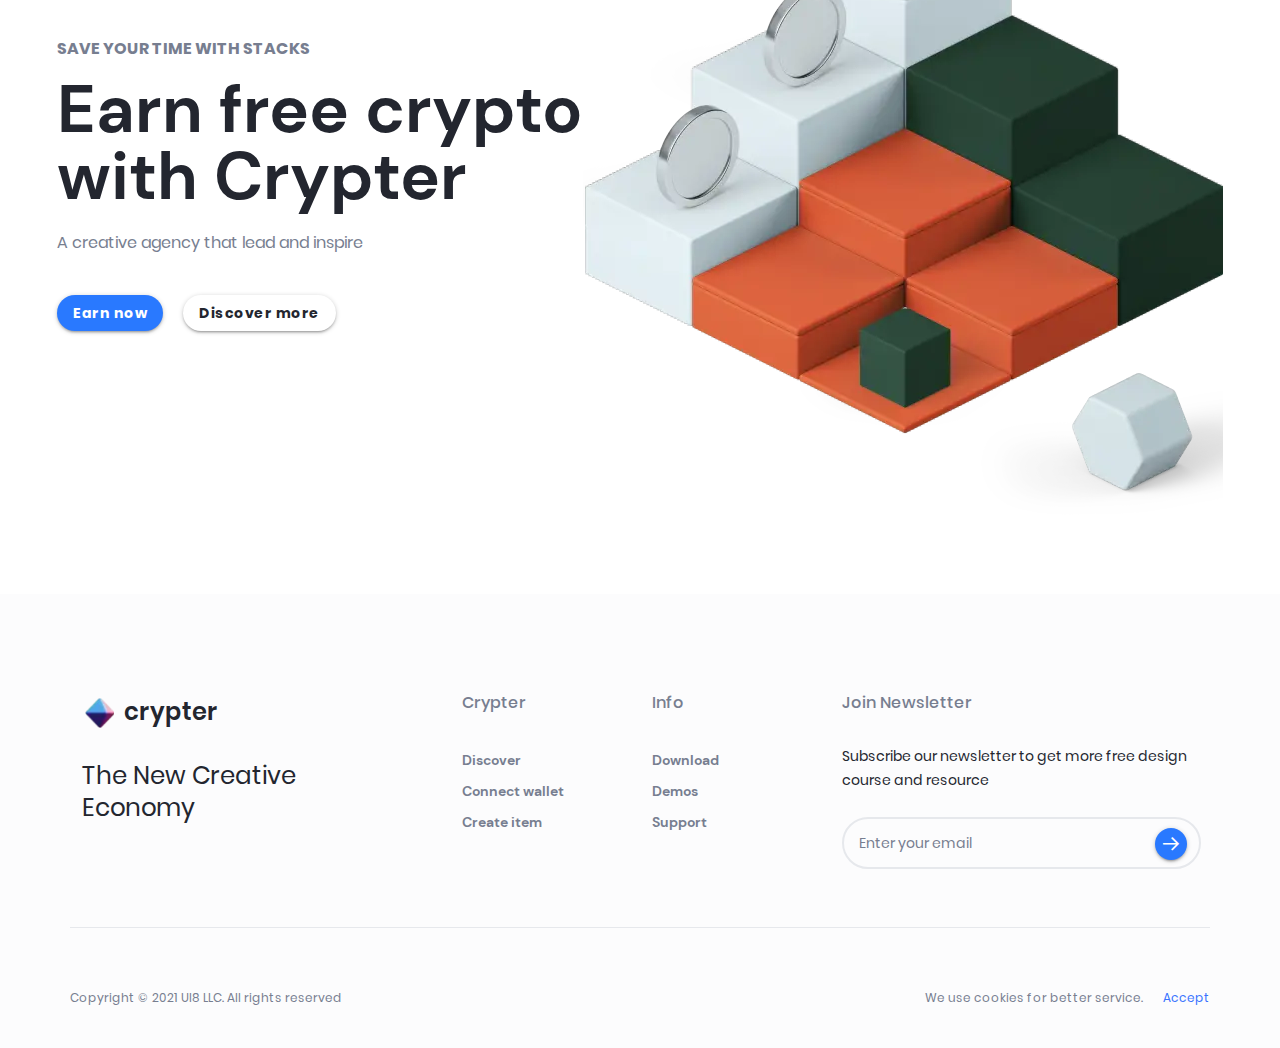
==== commit 33b69114: "11" ====
--- a/index.html
+++ b/index.html
@@ -354,7 +354,7 @@
       <!--/home__headline -->
       <div class="home__body">
          <div class="home__video  teal accent-1"><video class="video-js vjs-theme-forest transparent"
-               poster="./img/videoPreview.png" preload="auto" data-setup='{}' controls="true">
+               poster="./img/videoPreview.png" preload="auto" data-setup="{}" controls="true">
                <source src="./files/cats.mp4" type="video/mp4" />
             </video>
          </div>
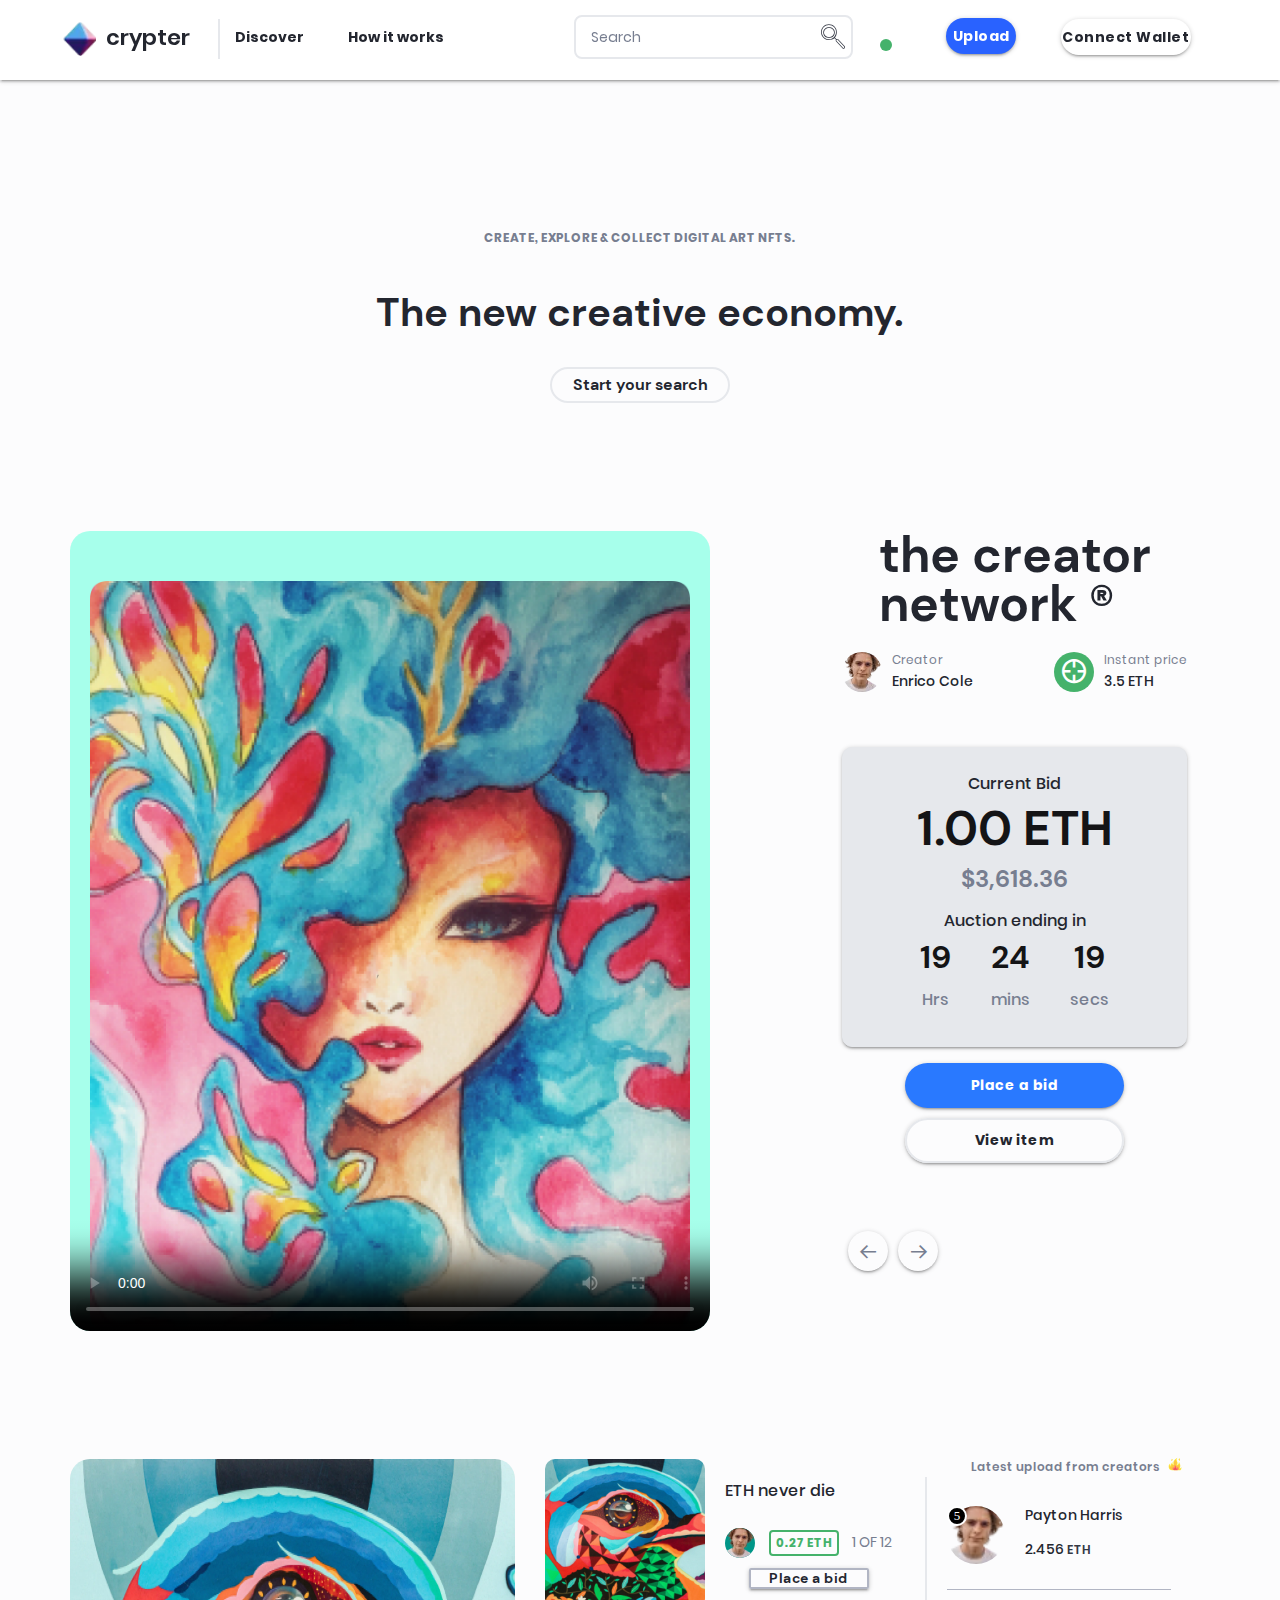
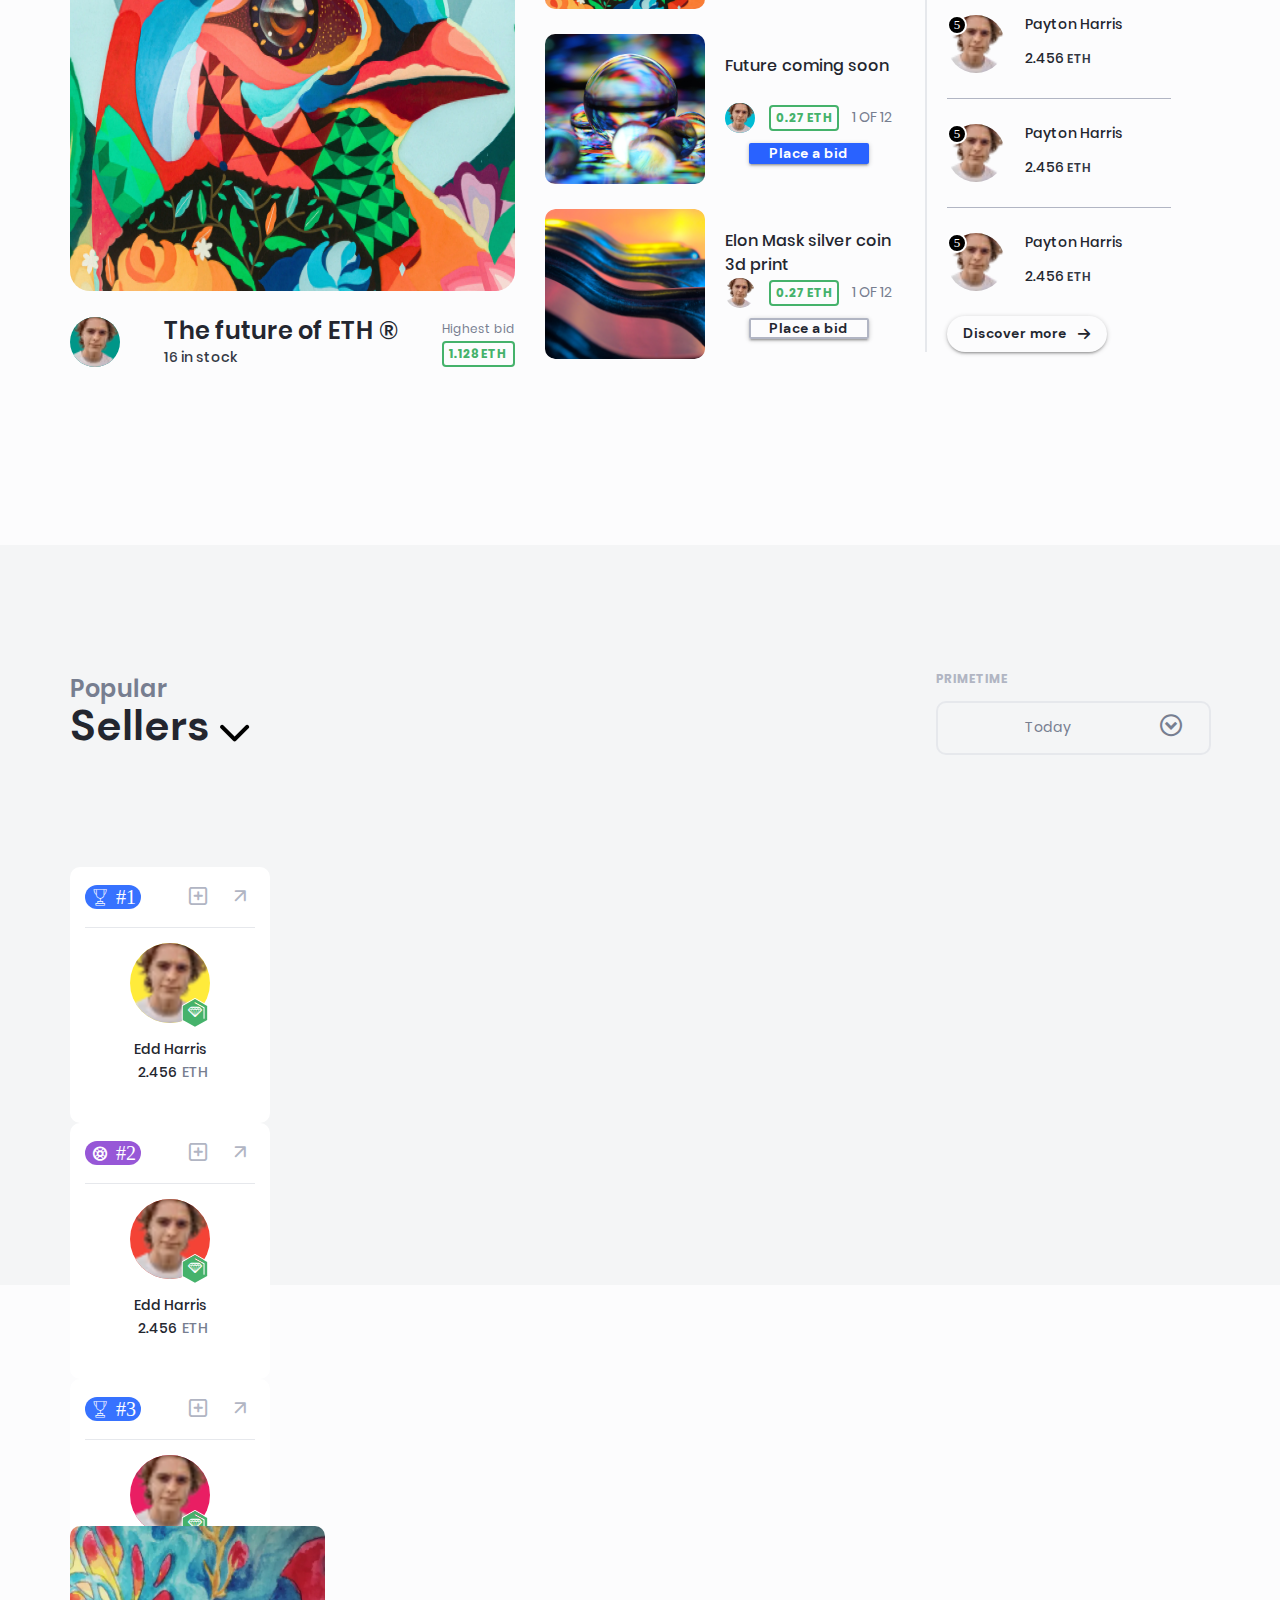
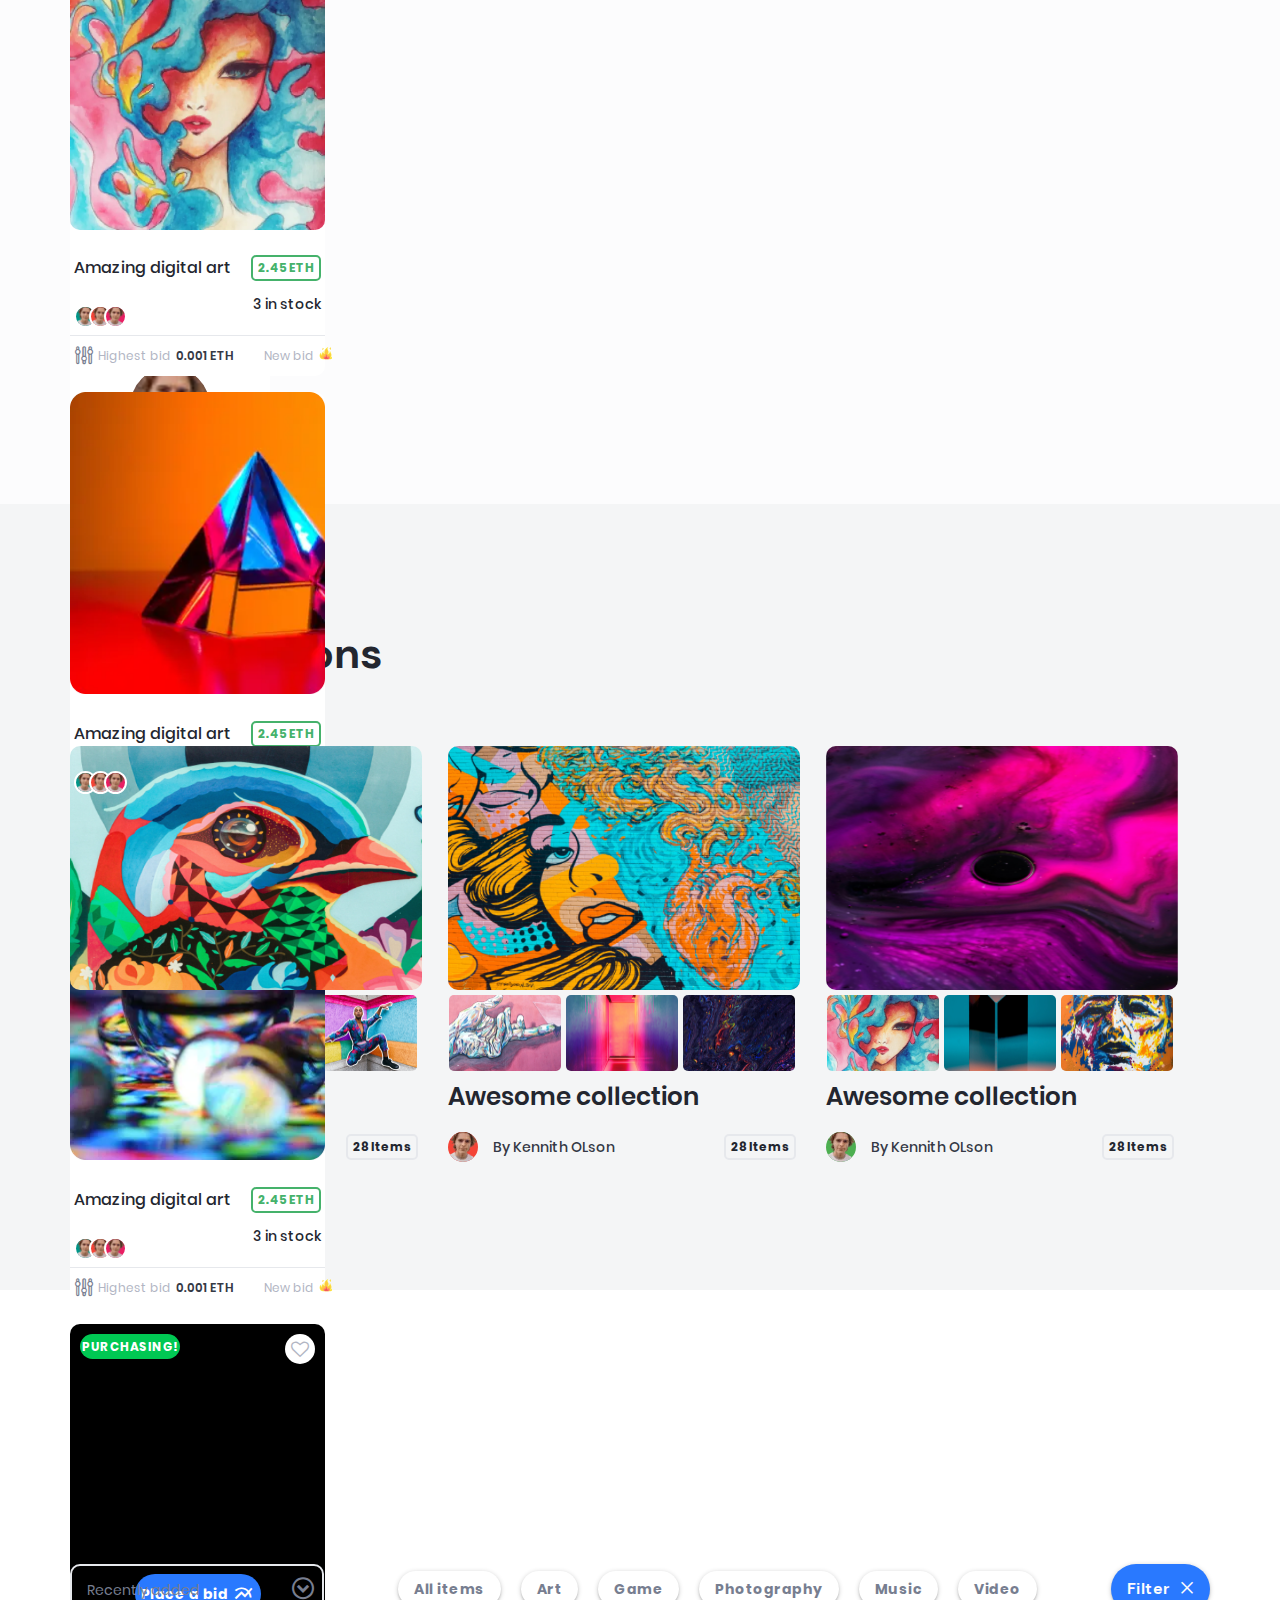
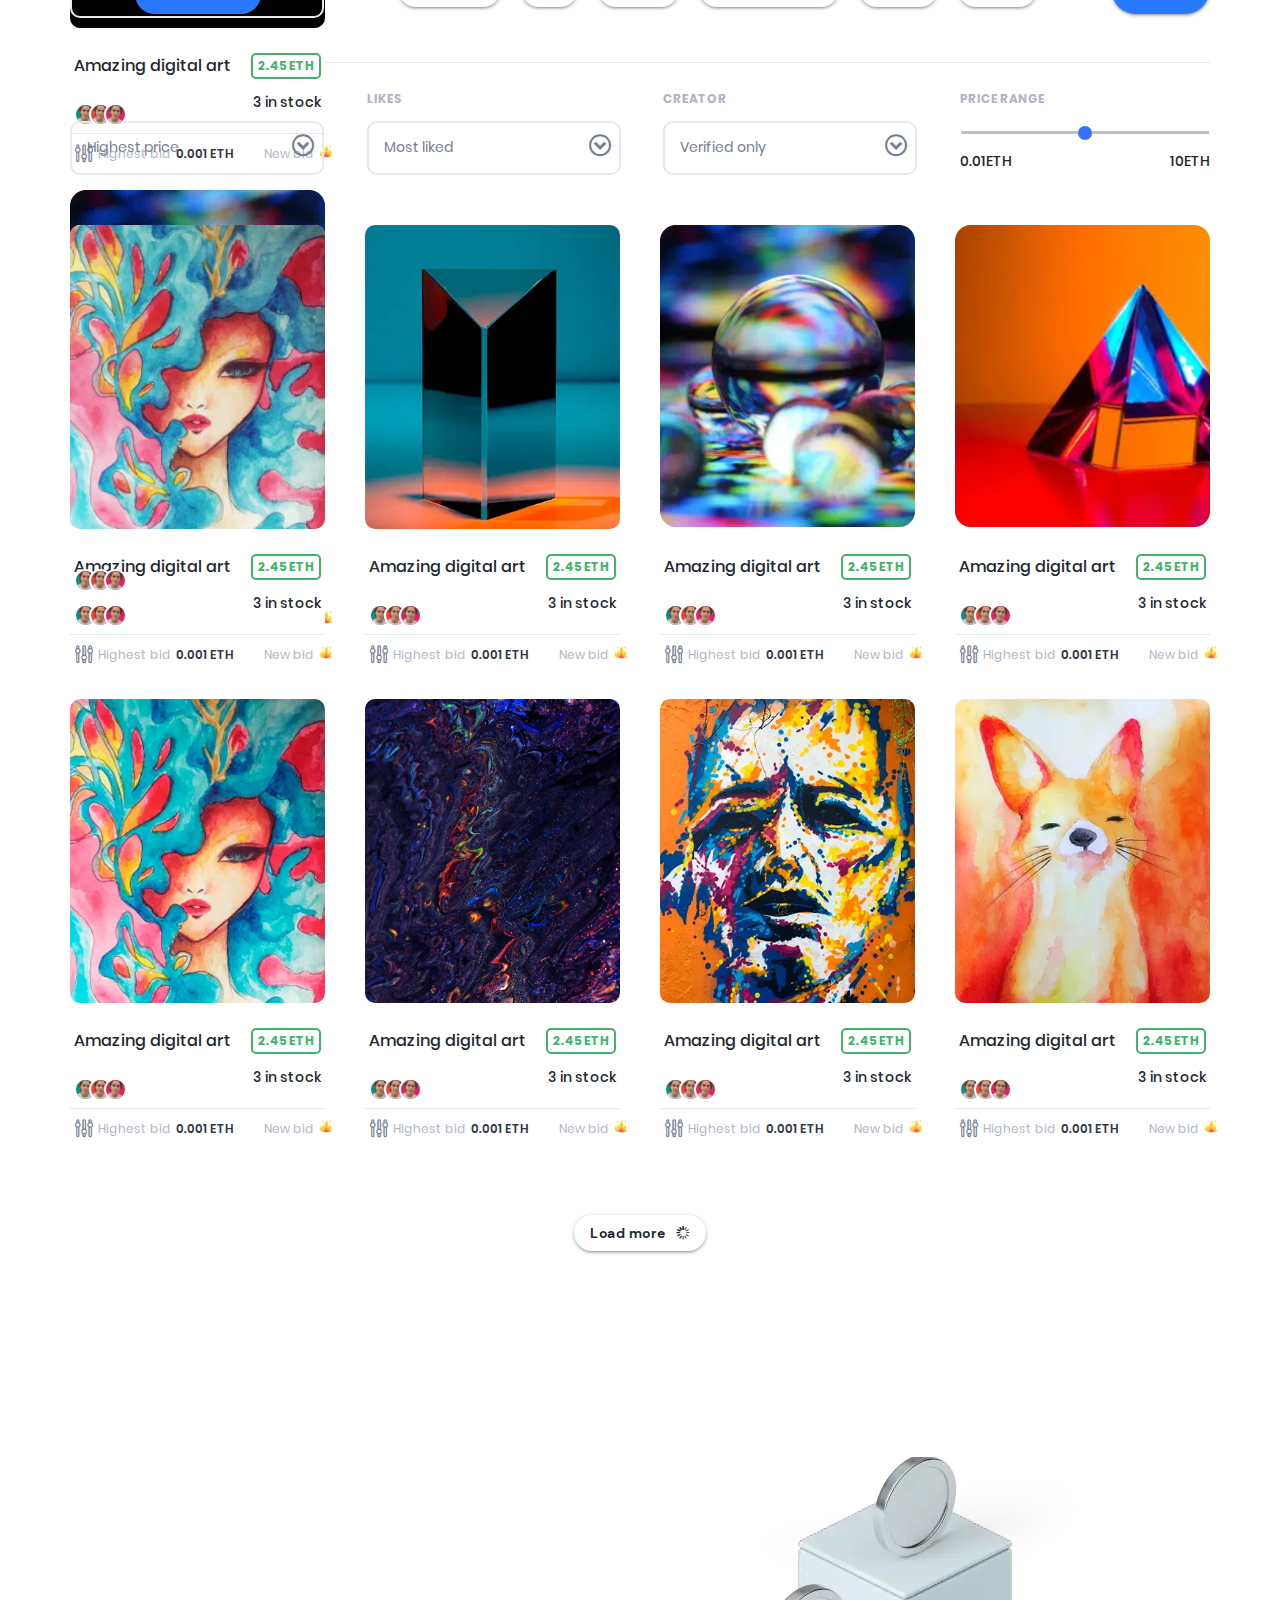
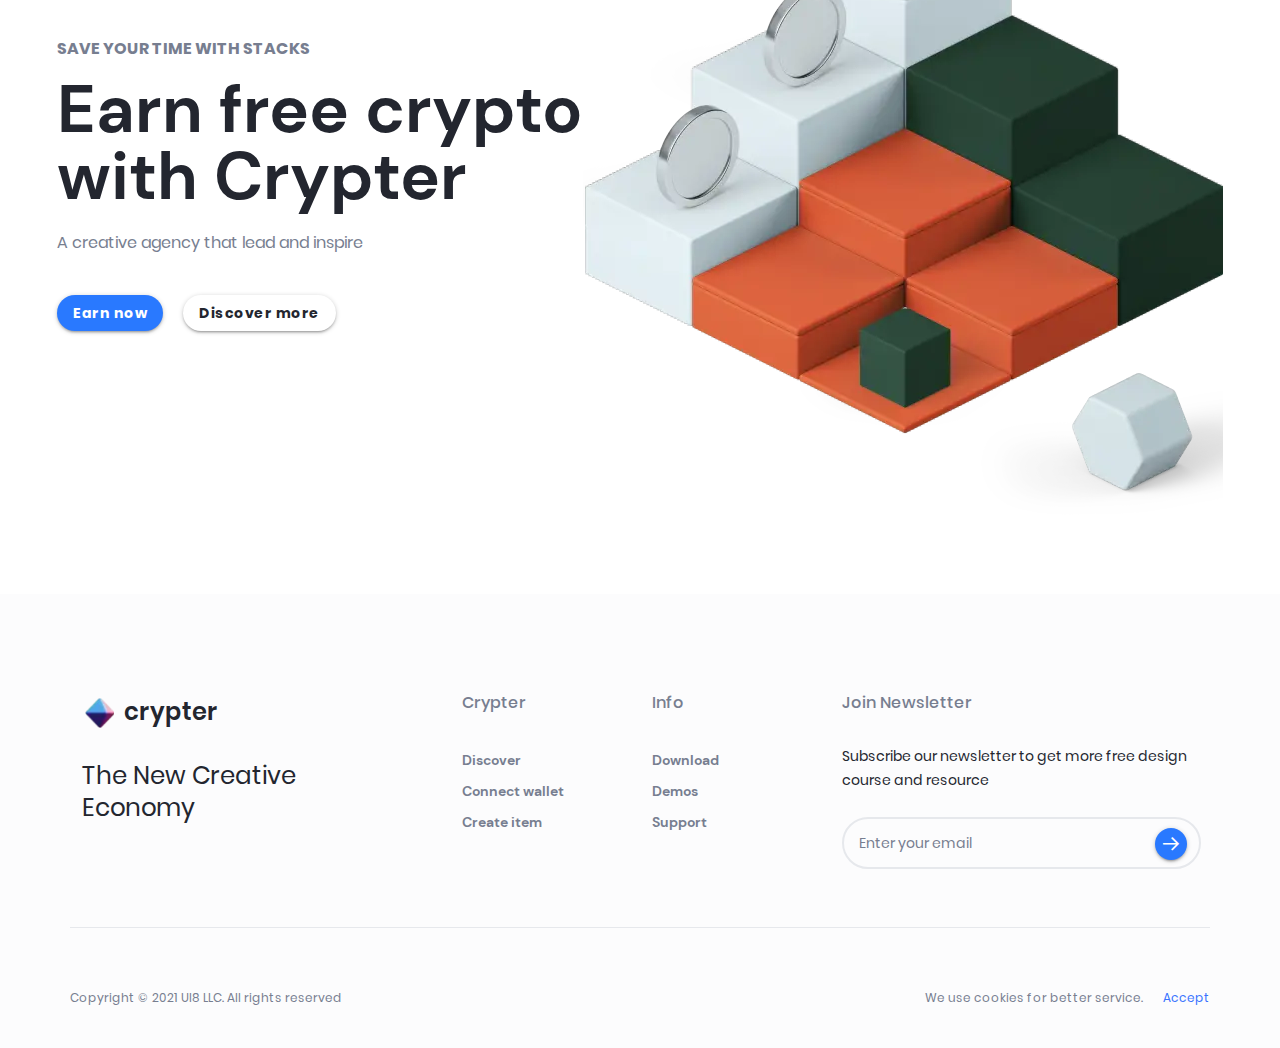
==== commit a299668e: "12" ====
--- a/index.html
+++ b/index.html
@@ -565,15 +565,15 @@
           <div class="crypto__cardbig cardbig" id="test1">
             <div class="cardbig__photo"><picture><source srcset="./img/bigItems/bigItem1.webp" type="image/webp"><img src="./img/bigItems/bigItem1.png" alt="photo1"></picture></div>
             <div class="cardbig__info">
-              <div class="cardbig__image"><picture><source srcset="./img/user.webp" type="image/webp"><img src="./img/user.png"></picture></div>
+              <div class="cardbig__image"><picture><source srcset="./img/user.webp" type="image/webp"><img class="teal" src="./img/user.png"></picture></div>
               <div class="cardbigl__block">
                 <div class="cardbig__title">The future of ETH &#174;</div>
-                <div class="cardbig__subtitle">18 in stock</div>
+                <div class="cardbig__subtitle">16 in stock</div>
               </div>
               <!--/card-panel__block -->
               <div class="cardbig__price">
                 <div class="cardbig__sign">Highest bid</div>
-                <div class="cardbig__number">1.125 ETH</div>
+                <div class="cardbig__number">1.128 ETH</div>
               </div>
               <!--/card-panel__price -->
             </div>
@@ -583,7 +583,7 @@
           <div class="crypto__cardbig cardbig" id="test2">
             <div class="cardbig__photo"><picture><source srcset="./img/bigItems/bigItem2.webp" type="image/webp"><img src="./img/bigItems/bigItem2.png" alt="photo2"></picture></div>
             <div class="cardbig__info">
-              <div class="cardbig__image"><picture><source srcset="./img/user.webp" type="image/webp"><img src="./img/user.png"></picture></div>
+              <div class="cardbig__image"><picture><source srcset="./img/user.webp" type="image/webp"><img class="cyan" src="./img/user.png"></picture></div>
               <div class="cardbig__block">
                 <div class="cardbig__title">The future of ETH &#174;</div>
                 <div class="cardbig__subtitle">18 in stock</div>
@@ -601,15 +601,15 @@
           <div class="crypto__cardbig cardbig" id="test3">
             <div class="cardbig__photo"><picture><source srcset="./img/bigItems/bigItem3.webp" type="image/webp"><img src="./img/bigItems/bigItem3.png" alt="photo3"></picture></div>
             <div class="cardbig__info">
-              <div class="cardbig__image"><picture><source srcset="./img/user.webp" type="image/webp"><img src="./img/user.png"></picture></div>
+              <div class="cardbig__image"><picture><source srcset="./img/user.webp" type="image/webp"><img class="violet" src="./img/user.png"></picture></div>
               <div class="cardbig__block">
                 <div class="cardbig__title">The future of ETH &#174;</div>
-                <div class="cardbig__subtitle">18 in stock</div>
+                <div class="cardbig__subtitle">24 in stock</div>
               </div>
               <!--/card-cardbig__block -->
               <div class="cardbig__price">
                 <div class="cardbig__sign">Highest bid</div>
-                <div class="cardbig__number">1.125 ETH</div>
+                <div class="cardbig__number">1.430 ETH</div>
               </div>
               <!--/cardbig__price -->
             </div>
@@ -626,7 +626,7 @@
               <div class="elem-crypto__info">
                 <div class="elem-crypto__title">ETH never die</div>
                 <div class="elem-crypto__block">
-                  <div class="elem-crypto__author"><picture><source srcset="./img/user.webp" type="image/webp"><img src="./img/user.png" alt="user1"></picture></div>
+                  <div class="elem-crypto__author"><picture><source srcset="./img/user.webp" type="image/webp"><img class="teal" src="./img/user.png" alt="user1"></picture></div>
                   <div class="elem-crypto__price">0.27 ETH</div>
                   <div class="elem-crypto__counter">1 of 12</div>
                 </div>
@@ -647,7 +647,7 @@
               <div class="elem-crypto__info">
                 <div class="elem-crypto__title">Future coming soon</div>
                 <div class="elem-crypto__block">
-                  <div class="elem-crypto__author"><picture><source srcset="./img/user.webp" type="image/webp"><img src="./img/user.png" alt="user1"></picture></div>
+                  <div class="elem-crypto__author"><picture><source srcset="./img/user.webp" type="image/webp"><img class="cyan" src="./img/user.png" alt="user1"></picture></div>
                   <div class="elem-crypto__price">0.27 ETH</div>
                   <div class="elem-crypto__counter">1 of 12</div>
                 </div>
@@ -668,7 +668,7 @@
               <div class="elem-crypto__info">
                 <div class="elem-crypto__title">Elon Mask silver coin<br>3d print</div>
                 <div class="elem-crypto__block">
-                  <div class="elem-crypto__author"><picture><source srcset="./img/user.webp" type="image/webp"><img src="./img/user.png" alt="user1"></picture></div>
+                  <div class="elem-crypto__author"><picture><source srcset="./img/user.webp" type="image/webp"><img class="violet" src="./img/user.png" alt="user1"></picture></div>
                   <div class="elem-crypto__price">0.27 ETH</div>
                   <div class="elem-crypto__counter">1 of 12</div>
                 </div>
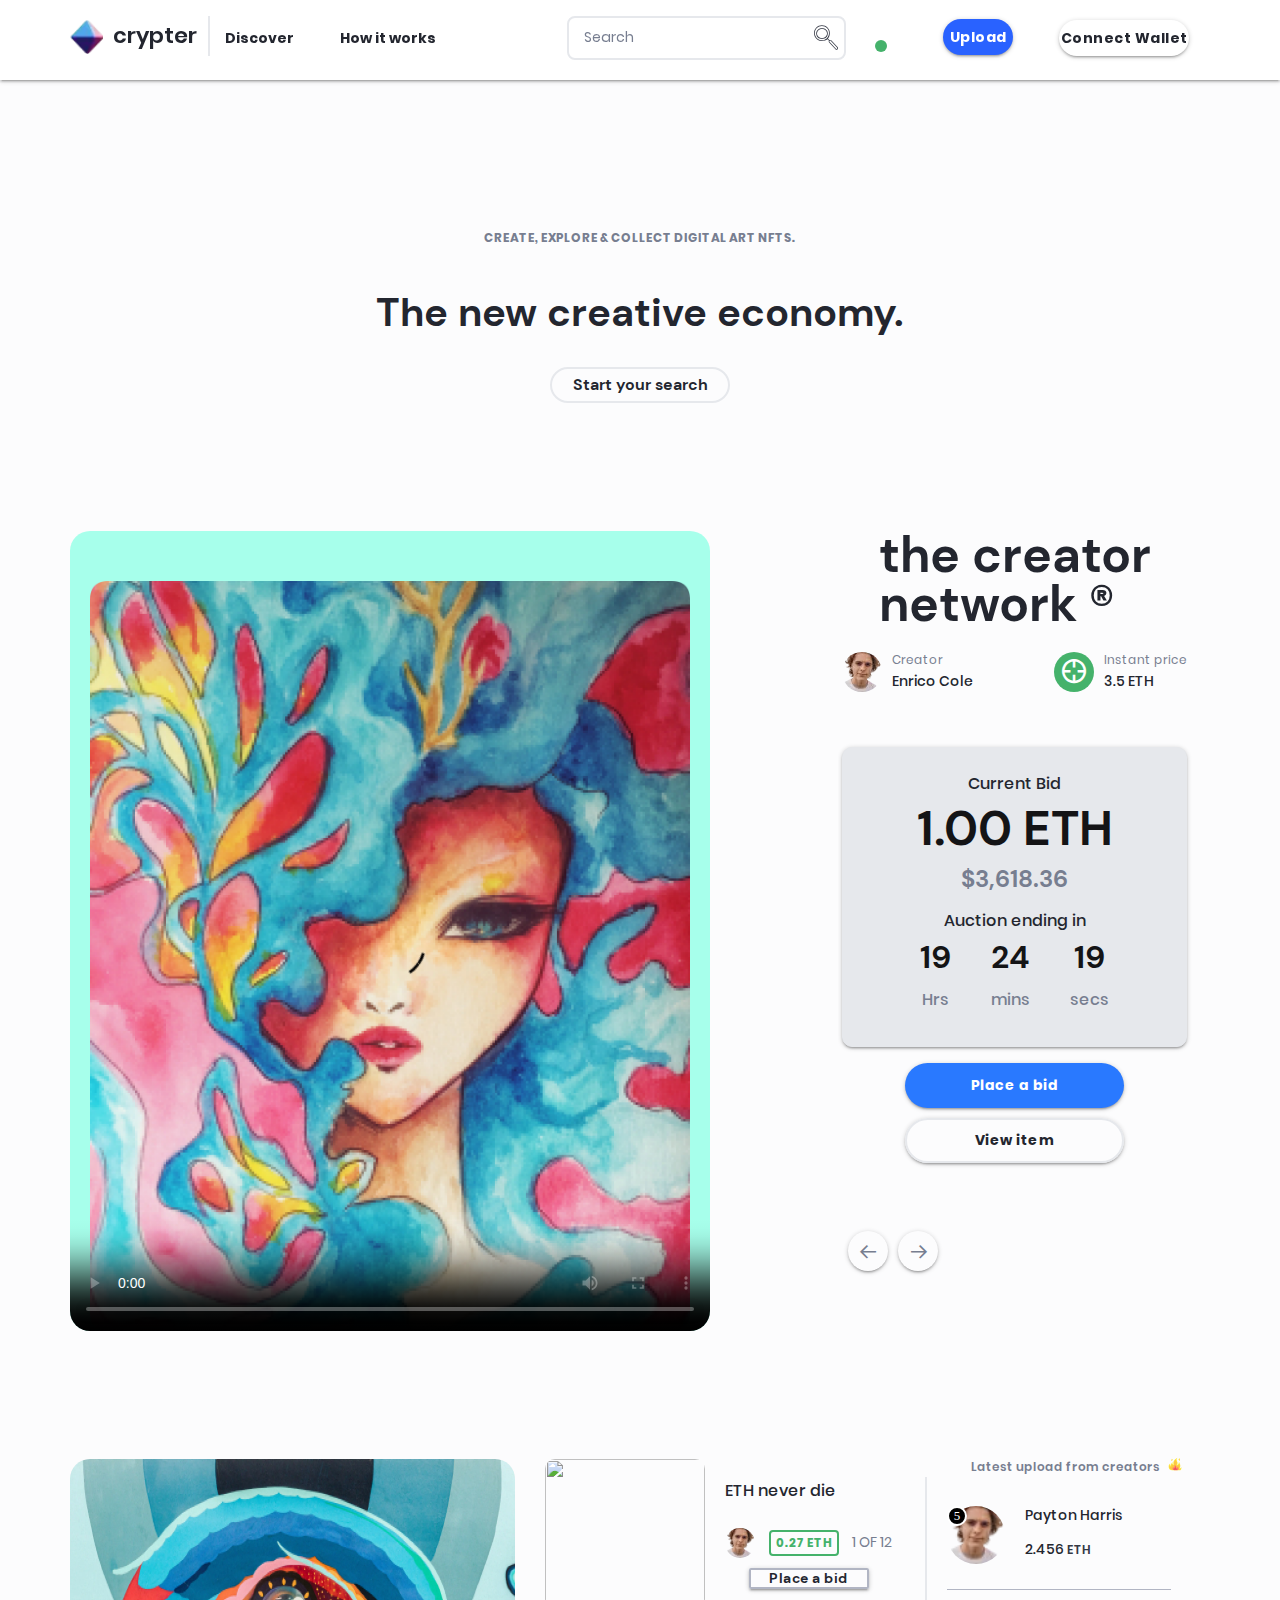
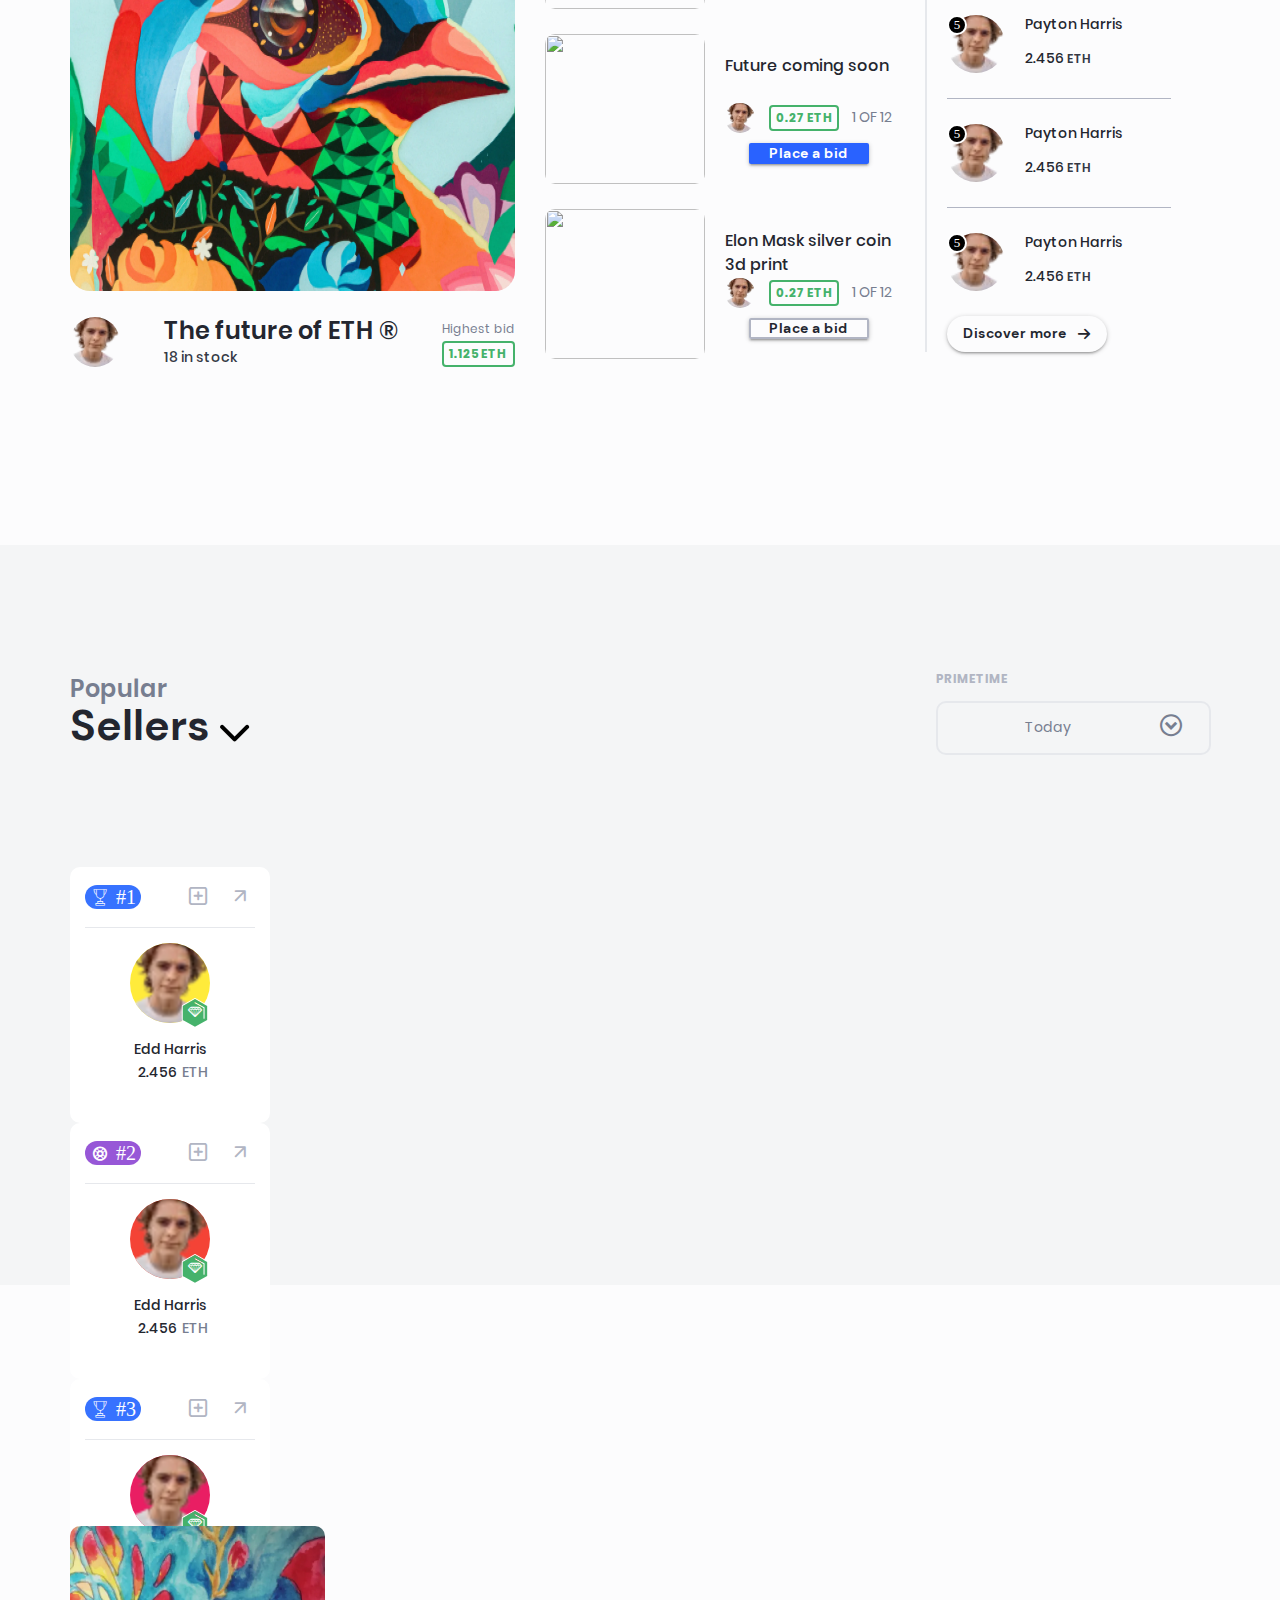
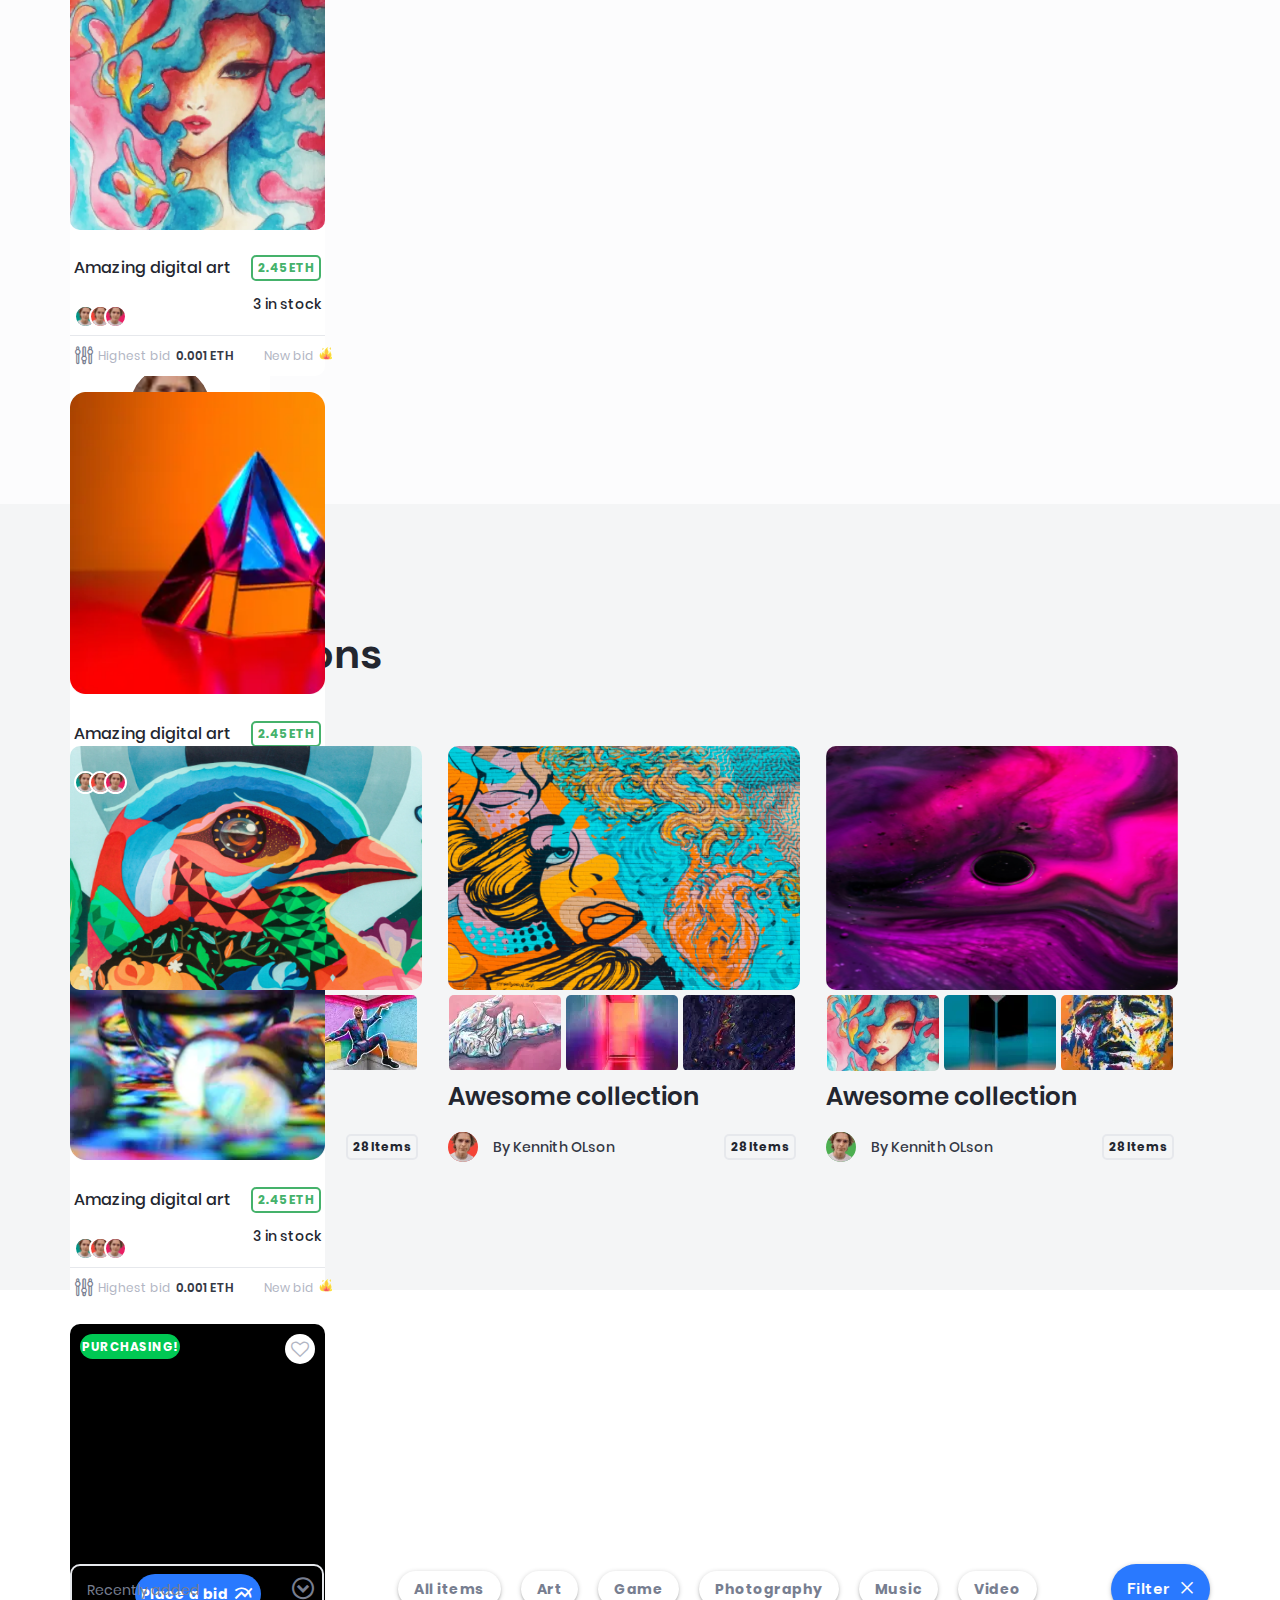
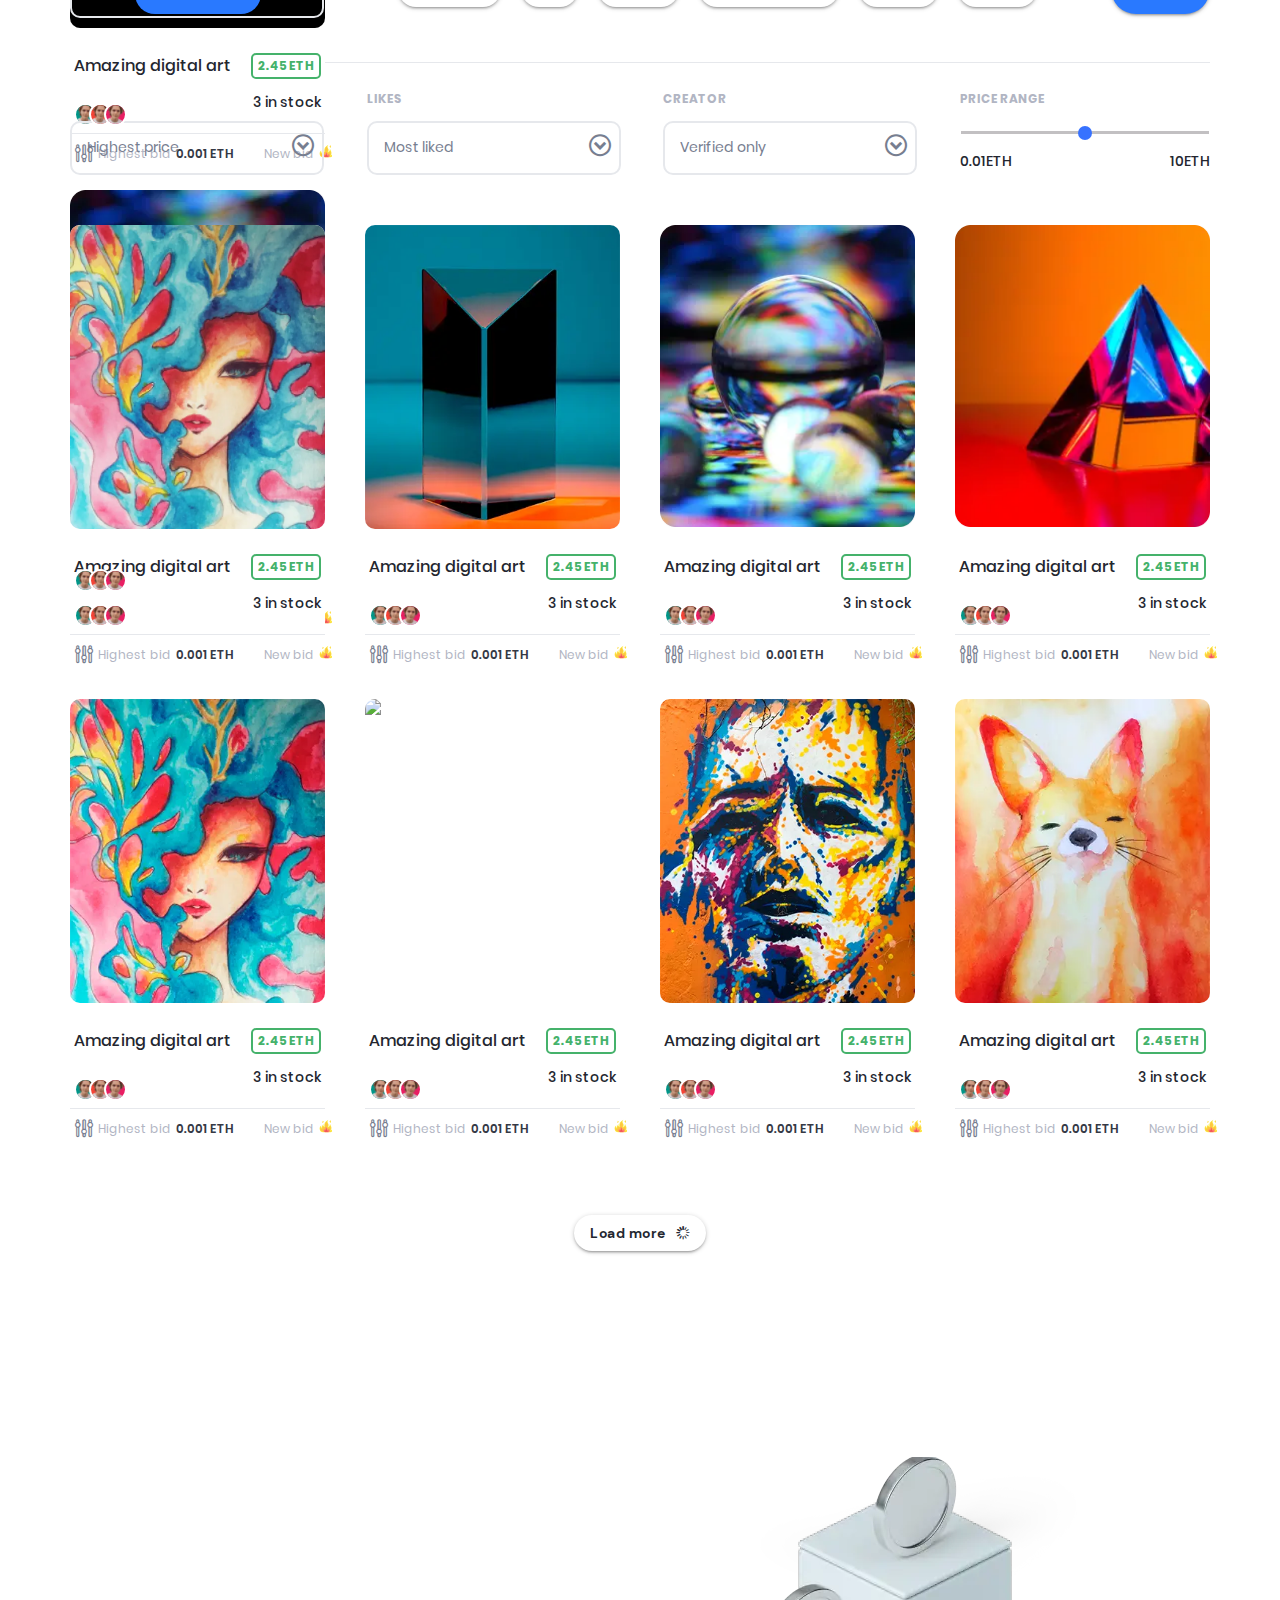
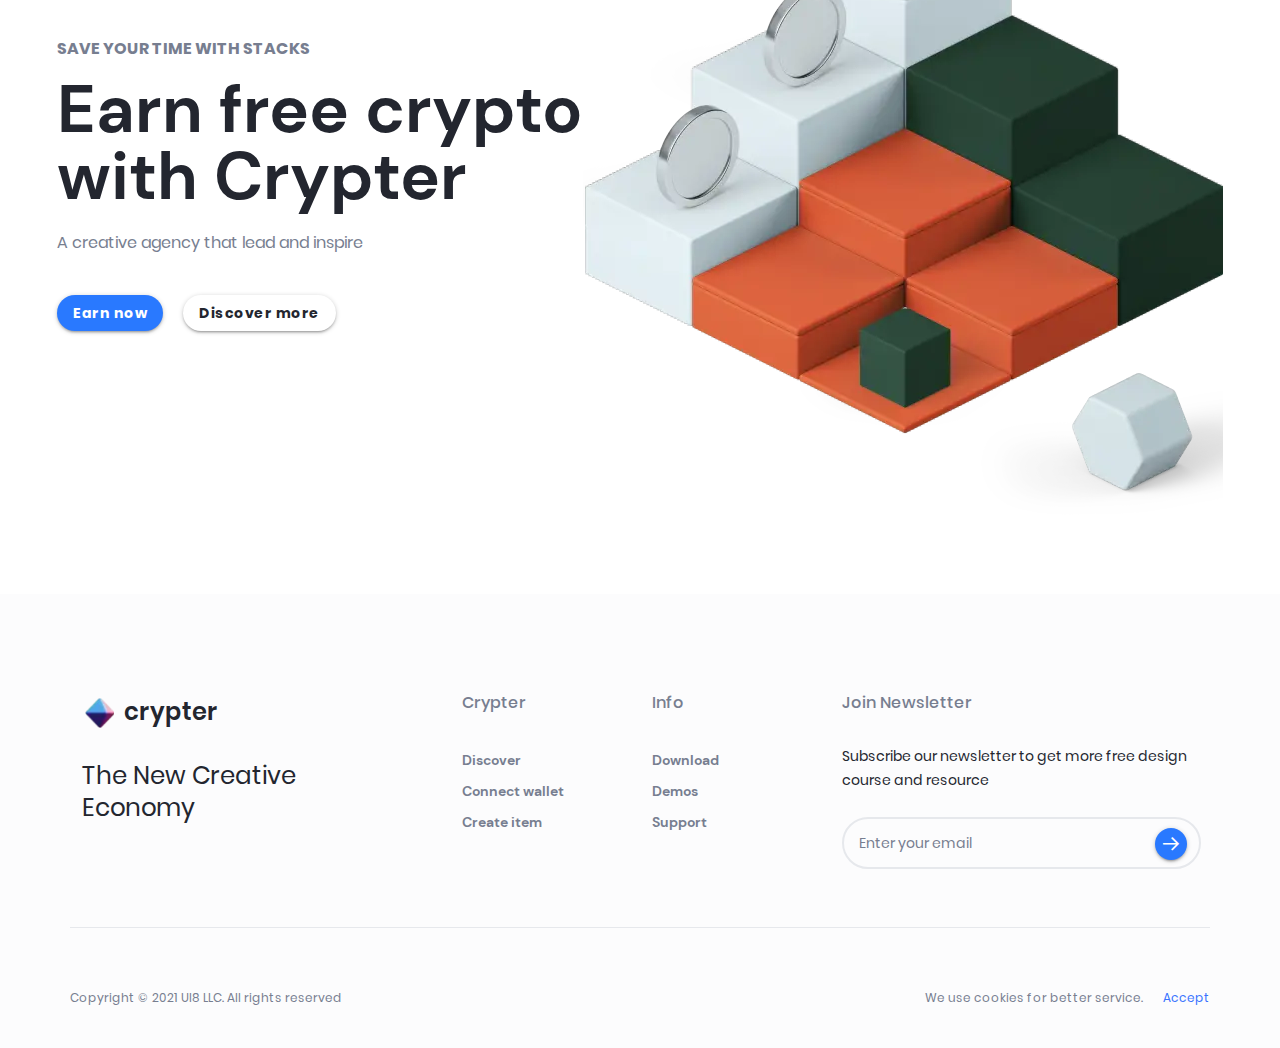
==== commit 487e0741: "super" ====
--- a/index.html
+++ b/index.html
@@ -6,28 +6,28 @@
   <meta name="description" content="@@description" />
   <meta name="viewport" content="width=device-width, initial-scale=1, shrink-to-fit=no" />
   <!-- The above 3 meta tags *must* come first in the head; any other head content must come *after* these tags -->
-  <link rel="stylesheet" href="https://cdn.linearicons.com/free/1.0.0/icon-font.min.css?_v=20221221013519" />
-  <link href="https://unpkg.com/video.js@7/dist/video-js.min.css?_v=20221221013519" rel="stylesheet" />
-  <link href="https://unpkg.com/@videojs/themes@1/dist/forest/index.css?_v=20221221013519" rel="stylesheet" />
-  <link rel="stylesheet" href="https://cdnjs.cloudflare.com/ajax/libs/slick-carousel/1.8.1/slick.min.css?_v=20221221013519"
+  <link rel="stylesheet" href="https://cdn.linearicons.com/free/1.0.0/icon-font.min.css?_v=20221222121038" />
+  <link href="https://unpkg.com/video.js@7/dist/video-js.min.css?_v=20221222121038" rel="stylesheet" />
+  <link href="https://unpkg.com/@videojs/themes@1/dist/forest/index.css?_v=20221222121038" rel="stylesheet" />
+  <link rel="stylesheet" href="https://cdnjs.cloudflare.com/ajax/libs/slick-carousel/1.8.1/slick.min.css?_v=20221222121038"
     integrity="sha512-yHknP1/AwR+yx26cB1y0cjvQUMvEa2PFzt1c9LlS4pRQ5NOTZFWbhBig+X9G9eYW/8m0/4OXNx8pxJ6z57x0dw=="
     crossorigin="anonymous" referrerpolicy="no-referrer" />
-  <link href="https://fonts.googleapis.com/icon?family=Material+Icons&_v=20221221013519" rel="stylesheet" />
-  <link rel="stylesheet" href="https://cdnjs.cloudflare.com/ajax/libs/materialize/1.0.0/css/materialize.min.css?_v=20221221013519"
+  <link href="https://fonts.googleapis.com/icon?family=Material+Icons&_v=20221222121038" rel="stylesheet" />
+  <link rel="stylesheet" href="https://cdnjs.cloudflare.com/ajax/libs/materialize/1.0.0/css/materialize.min.css?_v=20221222121038"
     integrity="sha512-UJfAaOlIRtdR+0P6C3KUoTDAxVTuy3lnSXLyLKlHYJlcSU8Juge/mjeaxDNMlw9LgeIotgz5FP8eUQPhX1q10A=="
     crossorigin="anonymous" referrerpolicy="no-referrer" />
-  <link rel="stylesheet" href="css/style.min.css?_v=20221221013519" type="text/css" />
-  <script defer src="https://cdnjs.cloudflare.com/ajax/libs/jquery/3.6.2/jquery.slim.min.js?_v=20221221013519"
+  <link rel="stylesheet" href="css/style.min.css?_v=20221222121038" type="text/css" />
+  <script defer src="https://cdnjs.cloudflare.com/ajax/libs/jquery/3.6.2/jquery.slim.min.js?_v=20221222121038"
     integrity="sha512-1e7eG2wdX0SfkBsRkR+ETYdfg0UfcdMpYeH0FXKFCceSJkB9jzetxVpUvNAgTuUfJDhbRQdkuLvylB7U2N2uhg=="
     crossorigin="anonymous" referrerpolicy="no-referrer"></script>
-  <script defer src="https://vjs.zencdn.net/7.20.3/video.min.js?_v=20221221013519"></script>
-  <script defer src="https://cdnjs.cloudflare.com/ajax/libs/slick-carousel/1.8.1/slick.min.js?_v=20221221013519"
+  <script defer src="https://vjs.zencdn.net/7.20.3/video.min.js?_v=20221222121038"></script>
+  <script defer src="https://cdnjs.cloudflare.com/ajax/libs/slick-carousel/1.8.1/slick.min.js?_v=20221222121038"
     integrity="sha512-XtmMtDEcNz2j7ekrtHvOVR4iwwaD6o/FUJe6+Zq+HgcCsk3kj4uSQQR8weQ2QVj1o0Pk6PwYLohm206ZzNfubg=="
     crossorigin="anonymous" referrerpolicy="no-referrer"></script>
-  <script defer src="https://cdnjs.cloudflare.com/ajax/libs/materialize/1.0.0/js/materialize.min.js?_v=20221221013519"
+  <script defer src="https://cdnjs.cloudflare.com/ajax/libs/materialize/1.0.0/js/materialize.min.js?_v=20221222121038"
     integrity="sha512-NiWqa2rceHnN3Z5j6mSAvbwwg3tiwVNxiAQaaSMSXnRRDh5C2mk/+sKQRw8qjV1vN4nf8iK2a0b048PnHbyx+Q=="
     crossorigin="anonymous" referrerpolicy="no-referrer"></script>
-  <script defer src="js/app.min.js?_v=20221221013519" type="text/javascript"></script>
+  <script defer src="js/app.min.js?_v=20221222121038" type="text/javascript"></script>
 </head>
 
 <body><svg style="display: none;">
@@ -78,13 +78,13 @@
    <div class="navbar-fixed">
       <nav class="transparent">
          <div class="nav-wrapper">
-            <a href="./index.html" class="brand-logo left"><picture><source srcset="./img/logo.webp" type="image/webp"><img src="./img/logo.png" alt=""></picture><span
-                  class="brand__span">crypter</span></a>
-            <a href="#" data-target="mobile-demo" class="sidenav-trigger black-text right" data-theme="night"><i
+            <a href="./index.html" class="brand-logo left"><div class="brand__logo"><picture><source srcset="./img/logo.webp" type="image/webp"><img src="./img/logo.png" alt=""></picture></div><div
+                  class="brand__span">crypter</div></a>
+            <a href="#" data-target="mobile-demo" class="sidenav-trigger black-text right"><i
                   class="material-icons">menu</i></a>
             <ul id="nav-mobile" class="right hide-on-med-and-down">
                <li><a href="./eigthPage.html" class="link-1 button-transparent transparent"
-                     data-theme="night">Discover</a></li>
+                     >Discover</a></li>
                <li><a href="./fifthPage.html" class="link-2 button-transparent transparent">How it works</a></li>
                <li>
                   <form action="/" id="form1"><input type="search" value="Search"><a href="#"><span
@@ -97,10 +97,10 @@
                </li>
                <li><a href="#modal-header3"
                      class="btn transparent waves-effect waves-dark button-transparent btn-auth modal-trigger"
-                     data-da=".nav-wrapper,992,2">Connect Wallet</a></li>
+                     data-da=".nav-wrapper,992">Connect Wallet</a></li>
                <li><a href="#modal-header4"
                      class="button-transparent btn  waves-effect waves-dark transparent addcardex__button button-addcardex modal-trigger"
-                     data-da=".nav-wrapper,992,2">
+                     data-da=".nav-wrapper,992">
                   </a>
                </li>
             </ul>
@@ -354,7 +354,7 @@
       <!--/home__headline -->
       <div class="home__body">
          <div class="home__video  teal accent-1"><video class="video-js vjs-theme-forest transparent"
-               poster="./img/videoPreview.png" preload="auto" data-setup="{}" controls="true">
+               poster="./img/videoPreview.png" preload="auto" data-setup='{}' controls="true">
                <source src="./files/cats.mp4" type="video/mp4" />
             </video>
          </div>
@@ -565,15 +565,15 @@
           <div class="crypto__cardbig cardbig" id="test1">
             <div class="cardbig__photo"><picture><source srcset="./img/bigItems/bigItem1.webp" type="image/webp"><img src="./img/bigItems/bigItem1.png" alt="photo1"></picture></div>
             <div class="cardbig__info">
-              <div class="cardbig__image"><picture><source srcset="./img/user.webp" type="image/webp"><img class="teal" src="./img/user.png"></picture></div>
+              <div class="cardbig__image"><picture><source srcset="./img/user.webp" type="image/webp"><img src="./img/user.png"></picture></div>
               <div class="cardbigl__block">
                 <div class="cardbig__title">The future of ETH &#174;</div>
-                <div class="cardbig__subtitle">16 in stock</div>
+                <div class="cardbig__subtitle">18 in stock</div>
               </div>
               <!--/card-panel__block -->
               <div class="cardbig__price">
                 <div class="cardbig__sign">Highest bid</div>
-                <div class="cardbig__number">1.128 ETH</div>
+                <div class="cardbig__number">1.125 ETH</div>
               </div>
               <!--/card-panel__price -->
             </div>
@@ -583,7 +583,7 @@
           <div class="crypto__cardbig cardbig" id="test2">
             <div class="cardbig__photo"><picture><source srcset="./img/bigItems/bigItem2.webp" type="image/webp"><img src="./img/bigItems/bigItem2.png" alt="photo2"></picture></div>
             <div class="cardbig__info">
-              <div class="cardbig__image"><picture><source srcset="./img/user.webp" type="image/webp"><img class="cyan" src="./img/user.png"></picture></div>
+              <div class="cardbig__image"><picture><source srcset="./img/user.webp" type="image/webp"><img src="./img/user.png"></picture></div>
               <div class="cardbig__block">
                 <div class="cardbig__title">The future of ETH &#174;</div>
                 <div class="cardbig__subtitle">18 in stock</div>
@@ -601,15 +601,15 @@
           <div class="crypto__cardbig cardbig" id="test3">
             <div class="cardbig__photo"><picture><source srcset="./img/bigItems/bigItem3.webp" type="image/webp"><img src="./img/bigItems/bigItem3.png" alt="photo3"></picture></div>
             <div class="cardbig__info">
-              <div class="cardbig__image"><picture><source srcset="./img/user.webp" type="image/webp"><img class="violet" src="./img/user.png"></picture></div>
+              <div class="cardbig__image"><picture><source srcset="./img/user.webp" type="image/webp"><img src="./img/user.png"></picture></div>
               <div class="cardbig__block">
                 <div class="cardbig__title">The future of ETH &#174;</div>
-                <div class="cardbig__subtitle">24 in stock</div>
+                <div class="cardbig__subtitle">18 in stock</div>
               </div>
               <!--/card-cardbig__block -->
               <div class="cardbig__price">
                 <div class="cardbig__sign">Highest bid</div>
-                <div class="cardbig__number">1.430 ETH</div>
+                <div class="cardbig__number">1.125 ETH</div>
               </div>
               <!--/cardbig__price -->
             </div>
@@ -622,11 +622,11 @@
           <li class="tab">
             <a href="#test1" class="crypto__link active">
             <div class="crypto__elem elem-crypto">
-              <div class="elem-crypto__avatar"><img src="./img/additems/additem20.png" alt=""></div>
+              <div class="elem-crypto__avatar"><picture><source srcset="./img/followers/items/additem20.webp" type="image/webp"><img src="./img/followers/items/additem20.png" alt=""></picture></div>
               <div class="elem-crypto__info">
                 <div class="elem-crypto__title">ETH never die</div>
                 <div class="elem-crypto__block">
-                  <div class="elem-crypto__author"><picture><source srcset="./img/user.webp" type="image/webp"><img class="teal" src="./img/user.png" alt="user1"></picture></div>
+                  <div class="elem-crypto__author"><picture><source srcset="./img/user.webp" type="image/webp"><img src="./img/user.png" alt="user1"></picture></div>
                   <div class="elem-crypto__price">0.27 ETH</div>
                   <div class="elem-crypto__counter">1 of 12</div>
                 </div>
@@ -643,11 +643,11 @@
           <li class="tab">
           <a href="#test2" class="crypto__link">
             <div class="crypto__elem elem-crypto">
-              <div class="elem-crypto__avatar"><img src="./img/additems/additem6.png" alt=""></div>
+              <div class="elem-crypto__avatar"><picture><source srcset="./img/followers/items/additem6.webp" type="image/webp"><img src="./img/followers/items/additem6.png" alt=""></picture></div>
               <div class="elem-crypto__info">
                 <div class="elem-crypto__title">Future coming soon</div>
                 <div class="elem-crypto__block">
-                  <div class="elem-crypto__author"><picture><source srcset="./img/user.webp" type="image/webp"><img class="cyan" src="./img/user.png" alt="user1"></picture></div>
+                  <div class="elem-crypto__author"><picture><source srcset="./img/user.webp" type="image/webp"><img src="./img/user.png" alt="user1"></picture></div>
                   <div class="elem-crypto__price">0.27 ETH</div>
                   <div class="elem-crypto__counter">1 of 12</div>
                 </div>
@@ -664,11 +664,11 @@
           <li class="tab">
           <a href="#test3" class="crypto__link">
             <div class="crypto__elem elem-crypto">
-              <div class="elem-crypto__avatar"><img src="./img/additems/additem21.png" alt=""></div>
+              <div class="elem-crypto__avatar"><picture><source srcset="./img/followers/items/additem21.webp" type="image/webp"><img src="./img/followers/items/additem21.png" alt=""></picture></div>
               <div class="elem-crypto__info">
                 <div class="elem-crypto__title">Elon Mask silver coin<br>3d print</div>
                 <div class="elem-crypto__block">
-                  <div class="elem-crypto__author"><picture><source srcset="./img/user.webp" type="image/webp"><img class="violet" src="./img/user.png" alt="user1"></picture></div>
+                  <div class="elem-crypto__author"><picture><source srcset="./img/user.webp" type="image/webp"><img src="./img/user.png" alt="user1"></picture></div>
                   <div class="elem-crypto__price">0.27 ETH</div>
                   <div class="elem-crypto__counter">1 of 12</div>
                 </div>
@@ -1172,23 +1172,20 @@
       <div class="hotcollect__title title">Hot collections</div>
       <div class="hotcollect__body">
          <div class="hotcollect__gallery gallery--first" id="hotcollectGallery1">
-            <img class="gallery__photo photo--first materialboxed"
-               src="./img/bigItems/bigItem1.png" id="photo1" alt="">
+            <picture><source srcset="./img/bigItems/bigItem1.webp" type="image/webp"><img class="gallery__photo photo--first materialboxed" src="./img/bigItems/bigItem1.png" id="photo1" alt=""></picture>
             <!--/gallery__photo -->
             <div class="gallery__box">
                <a href="./img/bigItems/bigItem1.png" data-link="first" class="gallery__button">
-                  <img src="./img/additems/additem20.png" alt="">
+                  <picture><source srcset="./img/additems/additem20.webp" type="image/webp"><img src="./img/additems/additem20.png" alt=""></picture>
                </a>
-               <a href="./img/bigItems/bigItem2.png" data-link="second"
-                  class="gallery__button">
-                 <img src="./img/additems/additem6.png" alt="">
+               <a href="./img/bigItems/bigItem2.png" data-link="second" class="gallery__button">
+                  <picture><source srcset="./img/additems/additem6.webp" type="image/webp"><img src="./img/additems/additem6.png" alt=""></picture>
                </a>
                <a href="./img/bigItems/bigItem3.png" data-link="third" class="gallery__button">
-                 <img src="./img/additems/additem21.png" alt="">
+                  <picture><source srcset="./img/additems/additem21.webp" type="image/webp"><img src="./img/additems/additem21.png" alt=""></picture>
                </a>
-               <a href="./img/bigItems/bigItem6.png" data-link="fourth"
-                  class="gallery__button">
-               <img src="./img/additems/additem2.png" alt="">
+               <a href="./img/bigItems/bigItem6.png" data-link="fourth" class="gallery__button">
+                  <picture><source srcset="./img/additems/additem2.webp" type="image/webp"><img src="./img/additems/additem2.png" alt=""></picture>
                </a>
             </div>
             <!--/gallery__box -->
@@ -1244,23 +1241,21 @@
          </div>
          <!--/hotcollect__gallery -->
          <div class="hotcollect__gallery gallery--second" id="hotcollectGallery2">
-            <img class="gallery__photo photo--second materialboxed"
-               src="./img/bigItems/bigItem7.png" id="photo2" alt="">
+            <img class="gallery__photo photo--second materialboxed" src="./img/bigItems/bigItem7.png" id="photo2"
+               alt="">
             <!--/gallery__photo -->
             <div class="gallery__box">
                <a href="./img/bigItems/bigItem7.png" data-link="first" class="gallery__button">
-                 <img src="./img/additems/additem3.png" alt="">
+                  <picture><source srcset="./img/additems/additem3.webp" type="image/webp"><img src="./img/additems/additem3.png" alt=""></picture>
                </a>
-               <a href="./img/bigItems/bigItem8.png" data-link="second"
-                  class="gallery__button">
-                 <img src="./img/additems/additem4.png" alt="">
+               <a href="./img/bigItems/bigItem8.png" data-link="second" class="gallery__button">
+                  <picture><source srcset="./img/additems/additem4.webp" type="image/webp"><img src="./img/additems/additem4.png" alt=""></picture>
                </a>
                <a href="./img/bigItems/bigItem9.png" data-link="third" class="gallery__button">
-                 <img src="./img/additems/additem5.png" alt="">
+                  <picture><source srcset="./img/additems/additem5.webp" type="image/webp"><img src="./img/additems/additem5.png" alt=""></picture>
                </a>
-               <a href="./img/bigItems/bigItem10.png" data-link="fourth"
-                  class="gallery__button">
-                  <img src="./img/additems/additem7.png" alt="">
+               <a href="./img/bigItems/bigItem10.png" data-link="fourth" class="gallery__button">
+                  <picture><source srcset="./img/additems/additem7.webp" type="image/webp"><img src="./img/additems/additem7.png" alt=""></picture>
                </a>
             </div>
             <!--/gallery -->
@@ -1319,23 +1314,21 @@
          </div>
          <!--/hotcollect__gallery -->
          <div class="hotcollect__gallery gallery--third" id="hotcollectGallery3">
-            <img class="gallery__photo photo--third materialboxed" id="photo3"
-               src="./img/bigItems/bigItem11.png" alt="">
+            <img class="gallery__photo photo--third materialboxed" id="photo3" src="./img/bigItems/bigItem11.png"
+               alt="">
             <!--/gallery__photo -->
             <div class="gallery__box">
                <a href="./img/bigItems/bigItem11.png" data-link="first" class="gallery__button">
-                  <img src="./img/additems/additem8.png" alt="">
+                  <picture><source srcset="./img/additems/additem8.webp" type="image/webp"><img src="./img/additems/additem8.png" alt=""></picture>
                </a>
-               <a href="./img/bigItems/bigItem12.png" data-link="second"
-                  class="gallery__button">
-                  <img src="./img/additems/additem9.png" alt="">
+               <a href="./img/bigItems/bigItem12.png" data-link="second" class="gallery__button">
+                  <picture><source srcset="./img/additems/additem9.webp" type="image/webp"><img src="./img/additems/additem9.png" alt=""></picture>
                </a>
                <a href="./img/bigItems/bigItem13.png" data-link="third" class="gallery__button">
-                <img src="./img/additems/additem10.png" alt="">
+                  <picture><source srcset="./img/additems/additem10.webp" type="image/webp"><img src="./img/additems/additem10.png" alt=""></picture>
                </a>
-               <a href="./img/bigItems/bigItem14.png" data-link="fourth"
-                  class="gallery__button">
-                <img src="./img/additems/additem11.png" alt="">
+               <a href="./img/bigItems/bigItem14.png" data-link="fourth" class="gallery__button">
+                  <picture><source srcset="./img/additems/additem11.webp" type="image/webp"><img src="./img/additems/additem11.png" alt=""></picture>
                </a>
             </div>
             <!--/gallery -->
@@ -1685,7 +1678,7 @@
          <!--/ card-->
          <div class="card">
             <div class="card-content">
-               <div class="card__photo"><picture><source srcset="./img/bigItems/bigItem10.webp" type="image/webp"><img src="./img/bigItems/bigItem10.png"></picture></div>
+               <div class="card__photo"><picture><source srcset="./img/bigItems/bigItem9.webp" type="image/webp"><img src="./img/bigItems/bigItem9.png"></picture></div>
                <div class="card__info">
                   <div class="card__elem">
                      <div class="card__name">Amazing digital art</div>
@@ -1874,7 +1867,7 @@
    <!--/footer__container -->
 </footer> </div>
       <!--/wrapper -->
-      <!--<script src="https://kit.fontawesome.com/8d43c2cab2.js?_v=20221221013519" crossorigin="anonymous"></script>-->
+      <!--<script src="https://kit.fontawesome.com/8d43c2cab2.js?_v=20221222121038" crossorigin="anonymous"></script>-->
 </body>
 
 </html>--- a/css/style.min.css
+++ b/css/style.min.css
@@ -1 +1 @@
-@charset "UTF-8";@font-face{font-family:Inter;font-display:swap;src:url(../fonts/Inter-Bold.woff2) format("woff2"),url(../fonts/Inter-Bold.woff) format("woff");font-weight:700;font-style:normal}@font-face{font-family:icomoon;font-display:swap;src:url(../fonts/icomoon.woff2) format("woff2"),url(../fonts/icomoon.woff) format("woff");font-weight:400;font-style:normal}@font-face{font-family:poppins;font-display:swap;src:url(../fonts/poppins-regular.woff2) format("woff2"),url(../fonts/poppins-regular.woff) format("woff");font-weight:400;font-style:normal}@font-face{font-family:poppins;font-display:swap;src:url(../fonts/poppins-bold.woff2) format("woff2"),url(../fonts/poppins-bold.woff) format("woff");font-weight:700;font-style:normal}@font-face{font-family:DMSans;font-display:swap;src:url(../fonts/DMSans-Bold.woff2) format("woff2"),url(../fonts/DMSans-Bold.woff) format("woff");font-weight:700;font-style:normal}@font-face{font-family:poppins;font-display:swap;src:url(../fonts/poppins-medium.woff2) format("woff2"),url(../fonts/poppins-medium.woff) format("woff");font-weight:500;font-style:normal}@font-face{font-family:Satoshi;font-display:swap;src:url(../fonts/Satoshi-Black.woff2) format("woff2"),url(../fonts/Satoshi-Black.woff) format("woff");font-weight:900;font-style:normal}@font-face{font-family:poppins;font-display:swap;src:url(../fonts/poppins-semibold.woff2) format("woff2"),url(../fonts/poppins-semibold.woff) format("woff");font-weight:600;font-style:normal}@font-face{font-family:icomoon;src:url(../files/fonts/icomoon.eot?lb4a6u);src:url(../files/fonts/icomoon.eot?lb4a6u#iefix) format("embedded-opentype"),url(../files/fonts/icomoon.ttf?lb4a6u) format("truetype"),url(../files/fonts/icomoon.woff?lb4a6u) format("woff"),url(../files/fonts/icomoon.svg?lb4a6u#icomoon) format("svg");font-weight:400;font-style:normal;font-display:block}[class*=" icon-"]::before,[class^=icon-]::before{font-family:icomoon!important;speak:never;font-style:normal;font-weight:400;font-variant:normal;text-transform:none;line-height:1;-webkit-font-smoothing:antialiased;-moz-osx-font-smoothing:grayscale}.icon-dots-three-horizontal:before{content:"\e934"}.icon-email:before{content:"\e939"}.icon-arrow-outline-right:before{content:"\e936"}.icon-cheveron-outline-right:before{content:"\e937"}.icon-currency-dollar:before{content:"\e935"}.icon-information-outline:before{content:"\e938"}.icon-add-solid:before{content:"\e924"}.icon-arrow-right:before{content:"\e920"}.icon-arrow-left:before{content:"\e921"}.icon-pen-tool:before{content:"\e91b"}.icon-close-outline:before{content:"\e910"}.icon-close:before{content:"\e911"}.icon-target:before{content:"\e912"}.icon-arrow-thin-right:before{content:"\e90b"}.icon-log-out:before{content:"🕦"}.icon-lifebuoy:before{content:"\e917"}.icon-cross:before{content:"\e914"}.icon-bulb:before{content:"\e913"}.icon-lightning:before{content:"\e905"}.icon-trophy:before{content:"\e904"}.icon-volume:before{content:"\e931"}.icon-pencil:before{content:"\e927"}.icon-headphones:before{content:"\e91d"}.icon-music:before{content:"\e91d"}.icon-earphones:before{content:"\e91d"}.icon-sound:before{content:"\e930"}.icon-params:before{content:"\e91e"}.icon-equalizer:before{content:"\e91e"}.icon-preferences:before{content:"\e91e"}.icon-settings:before{content:"\e91e"}.icon-options:before{content:"\e91e"}.icon-diamond:before{content:"\e900"}.icon-wallet2:before{content:"\e901"}.icon-pencil1:before{content:"\e929"}.icon-glass:before{content:"\e902"}.icon-male:before{content:"\e903"}.icon-arrow_forward_ios:before{content:"\e932"}.icon-upload_file:before{content:"\e922"}.icon-media-play-outline:before{content:"\e906"}.icon-flag-outline:before{content:"\e90f"}.icon-social-facebook-circular:before{content:"\e92e"}.icon-support:before{content:"\e918"}.icon-chevron-right:before{content:"\e90e"}.icon-download:before{content:"\e92f"}.icon-twitter:before{content:"\e92c"}.icon-globe:before{content:"\e92b"}.icon-shopping-bag:before{content:"\e926"}.icon-upload:before{content:"\e923"}.icon-chevron-down:before{content:"\e916"}.icon-check:before{content:"\e915"}.icon-arrow-down-circle:before{content:"\e90c"}.icon-arrow-up-circle:before{content:"\e90d"}.icon-arrow-up-right:before{content:"\e909"}.icon-plus-square:before{content:"\e907"}.icon-home:before{content:"\e91c"}.icon-house:before{content:"\e91c"}.icon-building:before{content:"\e91c"}.icon-steering-wheel:before{content:"\e908"}.icon-picture:before{content:"\e928"}.icon-photos:before{content:"\e928"}.icon-images:before{content:"\e928"}.icon-home1:before{content:"\e919"}.icon-house1:before{content:"\e919"}.icon-pen:before{content:"\e91a"}.icon-spinner3:before{content:"\e97c"}.icon-spinner4:before{content:"\e97d"}.icon-power:before{content:"\e9b5"}.icon-flag:before{content:"\e9cc"}.icon-cancel-circle:before{content:"\ea0d"}.icon-arrow-up-right2:before{content:"\ea3b"}.icon-arrow-thick-right:before{content:"\ea3c"}.icon-circle-up:before{content:"\ea41"}.icon-circle-down:before{content:"\ea43"}.icon-circleci:before{content:"\e92a"}.icon-abstract:before{content:"\e91f"}.icon-arrows-v:before{content:"\e933"}.icon-circle:before{content:"\e925"}.icon-heart-o:before{content:"\e90a"}.icon-instagram:before{content:"\e92d"}._container{max-width:1180px;margin:0 auto;padding:0 20px;-webkit-box-sizing:border-box;box-sizing:border-box}*{padding:0;margin:0;border:0}*,::after,::before{-webkit-box-sizing:border-box;box-sizing:border-box}:focus{outline:0}a:focus{outline:0}aside,footer,header,nav{display:block}button,input,textarea{font-family:inherit}input::-ms-clear{display:none}button{cursor:pointer}button::-moz-focus-inner{padding:0;border:0}a,a:visited{text-decoration:none}a:hover{text-decoration:none}ul li{list-style:none}img{vertical-align:top}h1,h2,h3,h4,h5,h6{font-size:inherit;font-weight:inherit}body,html{height:100%;line-height:1;-moz-text-size-adjust:100%;-ms-text-size-adjust:100%;-webkit-text-size-adjust:100%;font-size:16px;color:#000;font-family:Opensans}.dark{color:#fcfcfd}.wrapper{min-height:100%;overflow:hidden;font-family:inherit;display:-webkit-box;display:-ms-flexbox;display:flex;-webkit-box-orient:vertical;-webkit-box-direction:normal;-ms-flex-direction:column;flex-direction:column}.wrapper .dark{color:#fcfcfd}._ibg{position:relative}._ibg img{position:absolute;width:100%;height:100%;top:0;left:0;-o-object-fit:cover;object-fit:cover}.page{-webkit-box-flex:1;-ms-flex:1 1 auto;flex:1 1 auto}.button{font-family:poppins;font-size:12px;color:#fff;display:-webkit-box;display:-ms-flexbox;display:flex;-webkit-box-align:center;-ms-flex-align:center;align-items:center;-webkit-box-pack:center;-ms-flex-pack:center;justify-content:center;font-weight:700;font-style:normal;line-height:100%;white-space:nowrap;border-radius:90px}.button-transparent{color:#23262f;display:-webkit-box;display:-ms-flexbox;display:flex;-webkit-box-align:center;-ms-flex-align:center;align-items:center;-webkit-box-pack:center;-ms-flex-pack:center;justify-content:center;font-family:poppins;font-size:14px;font-weight:700;font-style:normal;line-height:100%;white-space:nowrap;text-transform:none;border-radius:90px}.button-blue{border:none;font-family:poppins;font-size:14px;color:#fff;text-transform:none;display:-webkit-box;display:-ms-flexbox;display:flex;-webkit-box-align:center;-ms-flex-align:center;align-items:center;-webkit-box-pack:center;-ms-flex-pack:center;justify-content:center;font-weight:700;font-style:normal;line-height:100%;white-space:nowrap;border-radius:90px}.title{font-family:DMSans;font-size:calc(36px + .5833333333vw);font-weight:700;font-style:normal;line-height:100%;color:#23262f}.cryptoform{padding:0}.cryptoform label{font-family:poppins;font-size:12px;font-weight:700;font-style:normal;line-height:100%;color:#b1b5c3;text-transform:uppercase}.cryptoform .select__block{padding:0;height:auto}.cryptoform .select__block .select__suptitle{font-family:poppins;font-size:12px;font-weight:700;font-style:normal;line-height:100%;color:#b1b5c3;text-transform:uppercase;margin-bottom:12px}.cryptoform .select__block .input-field{white-space:nowrap;height:50px;padding:0}.cryptoform .select__block .input-field .icon-circle-down{display:block;width:24px;height:24px;position:absolute;top:50%;right:8px;font-size:22px;-webkit-transform:translateY(-50%);-ms-transform:translateY(-50%);transform:translateY(-50%);color:#777e90;background-color:transparent}.cryptoform .select__block .input-field .select-wrapper{padding:0;height:50px}.cryptoform .select__block .input-field .select-wrapper input.select-dropdown.dropdown-trigger{border:2px solid #e6e8ec;border-radius:10px;font-family:poppins;font-size:14px;font-weight:400;font-style:normal;color:#777e90;height:50px;position:relative;padding-left:15px;margin:0}.cryptoform .select__block .input-field .select-wrapper ul.dropdown-content.select-dropdown{border-radius:10px;height:auto}.cryptoform .select__block .input-field .select-wrapper ul.dropdown-content.select-dropdown li{padding:0;margin:0}.cryptoform .select__block .input-field .select-wrapper ul.dropdown-content.select-dropdown li span{font-family:poppins;font-size:16px;font-weight:400;font-style:normal;line-height:130%;color:#777e90}.cryptoform .select__block svg[class=caret]{color:transparent;fill:none}.card{width:255px;height:450px;border-radius:10px;-webkit-box-shadow:none;box-shadow:none}.card .card-content{padding:0}.card__photo{margin:0;width:255px;height:304px;margin-bottom:20px;overflow:hidden;border-radius:10px;position:relative}.card__photo img{width:100%}.card__button{max-width:100px;width:100%;height:25px;position:absolute;top:10px;left:10px;height:25px}.card__button--blue{max-width:126px;width:100%;height:40px;position:absolute;top:250px;left:50%;-webkit-transform:translateX(-50%);-ms-transform:translateX(-50%);transform:translateX(-50%);text-transform:none}.card__button--blue .material-icons{margin-left:5px}.card__info{display:block;border-bottom:1px solid #e6e8ec;padding:4px 4px 16px 4px}.card__elem{width:100%;display:-webkit-box;display:-ms-flexbox;display:flex;-webkit-box-pack:justify;-ms-flex-pack:justify;justify-content:space-between;-webkit-box-align:center;-ms-flex-align:center;align-items:center}.card__elem:not(:last-child){margin-bottom:10px}.card__name{font-family:poppins;font-size:16px;font-weight:500;font-style:14px;line-height:170%;color:#23262f;white-space:nowrap}.card__crypto{border:2px solid #45b26b;border-radius:5px;padding:5px;font-family:poppins;font-size:12px;font-weight:700;font-style:normal;line-height:100%;color:#45b26b;white-space:nowrap}.card__users{display:-webkit-box;display:-ms-flexbox;display:flex;position:relative;width:55px;height:28px;display:flex;-webkit-box-align:center;-ms-flex-align:center;align-items:center}.card__users img{width:23px;height:23px;border-radius:50%;border:2px solid #fff;-o-object-fit:contain;object-fit:contain}.card__users img.teal{position:absolute;z-index:1;left:0}.card__users img.red{position:absolute;z-index:2;left:15px}.card__users img.pink{position:absolute;z-index:3;left:30px}.card__turn{font-family:poppins;font-size:14px;font-weight:500;font-style:14px;line-height:170%;color:#23262f}.card__add{display:-webkit-box;display:-ms-flexbox;display:flex;padding:10px 5px;height:40px;width:100%}.card__add .icon-params{font-size:18px;color:#777e90}.card__subtitle{font-family:poppins;font-size:12px;font-weight:400;font-style:normal;line-height:170%;color:#b1b5c3;white-space:nowrap;margin-left:5px}.card__price{font-family:poppins;font-size:12px;font-weight:600;font-style:normal;line-height:170%;color:#353945;white-space:nowrap;margin-left:5px}.card__box{display:-webkit-box;display:-ms-flexbox;display:flex;-webkit-column-gap:5px;-moz-column-gap:5px;column-gap:5px;height:100%;max-width:68px;width:100%;-ms-flex-item-align:center;-ms-grid-row-align:center;align-self:center;white-space:nowrap;font-family:poppins;font-size:12px;font-weight:400;font-style:normal;line-height:170%;color:#b1b5c3;margin-left:30px}.subtitle{font-family:poppins;font-size:16px;font-weight:500;font-style:normal;line-height:150%;color:#23262f}.suptitle{font-family:poppins;font-size:16px;font-weight:700;font-style:normal;line-height:100%;color:#b1b5c3}.p{font-family:poppins;font-size:12px;font-weight:400;font-style:normal;line-height:170%;color:#777e90}.zagolovok{-ms-text-overflow:ellipsis;-o-text-overflow:ellipsis;text-overflow:ellipsis;overflow:hidden;-ms-line-clamp:1;-webkit-line-clamp:1;line-clamp:1;display:-webkit-box;display:box;word-wrap:break-word;-webkit-box-orient:vertical;box-orient:vertical;color:#000;width:300px}.range .range-field{width:100%}.range__title{font-family:poppins;font-size:12px;font-weight:700;font-style:normal;line-height:100%;color:#b1b5c3;margin-bottom:10px;text-transform:uppercase}.range__graph{display:-webkit-box;display:-ms-flexbox;display:flex;-webkit-box-pack:justify;-ms-flex-pack:justify;justify-content:space-between;-webkit-box-align:center;-ms-flex-align:center;align-items:center;font-family:poppins;font-size:14px;font-weight:500;font-style:normal;line-height:170%;color:#23262f;text-transform:uppercase}input[type=range]+.thumb{background-color:#3772ff}input[type=range]+.thumb .value{color:#3772ff}input[type=range]::-webkit-slider-thumb{background:#3772ff}input[type=range]::-moz-range-thumb{background:#3772ff}input[type=range]::-ms-thumb{background:#3772ff}.load__btn{width:132px;height:40;display:-webkit-box;display:-ms-flexbox;display:flex;-webkit-box-align:center;-ms-flex-align:center;align-items:center;font-family:DMSans;font-size:14px;font-weight:700;font-style:normal;line-height:120%;color:#23262f;margin:0 auto;-webkit-column-gap:10px;-moz-column-gap:10px;column-gap:10px}.load__btn .icon-spinner3{display:-webkit-box;display:-ms-flexbox;display:flex;-webkit-box-align:center;-ms-flex-align:center;align-items:center;-webkit-box-pack:center;-ms-flex-pack:center;justify-content:center;font-size:14px;color:#23262f}.modal{padding:32px;border-radius:20px}.modal .modal-content{width:100%;height:100%;padding:0;display:-webkit-box;display:-ms-flexbox;display:flex;-webkit-box-orient:vertical;-webkit-box-direction:normal;-ms-flex-direction:column;flex-direction:column;-webkit-box-align:start;-ms-flex-align:start;align-items:flex-start}.modal .modal__head{width:100%;display:-webkit-box;display:-ms-flexbox;display:flex;-webkit-box-align:start;-ms-flex-align:start;align-items:flex-start;-webkit-box-pack:justify;-ms-flex-pack:justify;justify-content:space-between}.modal .modal__titlesmall{font-family:poppins;font-size:calc(26px + .5vw);font-weight:600;font-style:normal;line-height:130%;color:#23262f;white-space:nowrap}.modal .icon-close-outline{font-size:32px;color:#777e90;-webkit-transition:all .3s linear;-o-transition:all .3s linear;transition:all .3s linear}.modal .icon-close-outline:hover{color:#23262f}.modal .modal__title{font-family:poppins;font-size:16px;font-weight:500;font-style:normal;line-height:150%;color:#141416}.modal .modal__subtitle{font-family:poppins;font-size:14px;font-weight:500;font-style:normal;line-height:170%;color:#777e90}.modal .modal__p{font-family:poppins;font-size:12px;font-weight:400;font-style:normal;line-height:170%;color:#777e90}.indicator{color:transparent;background-color:transparent;display:none}[type=checkbox].filled-in:checked+span:not(.lever):after{top:0;width:20px;height:20px;border:2px solid #3772ff;background-color:#3772ff;z-index:0}[type=checkbox].filled-in.tabbed:checked:focus+span:not(.lever):after{border-radius:2px;background-color:#3772ff;border-color:#3772ff}.header{height:80px}.header nav{padding-top:5px;height:80px}.header .nav-wrapper{max-width:1200px;margin:0 auto;width:100%;padding:0 20px}.addcardex__button.button-addcardex{min-width:130px;padding:3px;display:none}.addcardex__button.button-addcardex .button-addcardex__box{display:-webkit-box;display:-ms-flexbox;display:flex;-webkit-box-align:center;-ms-flex-align:center;align-items:center;-webkit-box-pack:center;-ms-flex-pack:center;justify-content:center;-webkit-column-gap:10px;-moz-column-gap:10px;column-gap:10px}.addcardex__button.button-addcardex .button-addcardex__avatar{width:32px;height:32px;border-radius:50%;overflow:hidden}.addcardex__button.button-addcardex .button-addcardex__avatar img{width:100%;height:100%}.addcardex__button.button-addcardex .button-addcardex__balance{font-family:DMSans;font-size:14px;font-weight:700;font-style:normal;line-height:120%;color:#23262f}.brand-logo{max-width:160px;width:100%;height:100%;position:relative;display:-webkit-box;display:-ms-flexbox;display:flex;-webkit-box-align:center;-ms-flex-align:center;align-items:center;-ms-flex-wrap:nowrap;flex-wrap:nowrap}.brand-logo img{margin-top:15px;width:36px;height:36px}.brand-logo .brand__span{-webkit-box-flex:0;-ms-flex:0 1 auto;flex:0 1 auto;padding-left:10px;font-family:poppins;font-size:22px;font-weight:600;color:#23262f;line-height:100%;position:relative;bottom:3px}.brand-logo::after{content:" ";display:block;position:absolute;right:0;top:14px;width:2px;height:40px;background-color:#e6e8ec}#nav-mobile{width:calc(100% - 160px);display:-webkit-box;display:-ms-flexbox;display:flex;-webkit-box-align:center;-ms-flex-align:center;align-items:center;-webkit-box-pack:justify;-ms-flex-pack:justify;justify-content:space-between}#nav-mobile a{outline:0;overflow:hidden;background:0 0}#nav-mobile a.link-1:hover,#nav-mobile a.link-2:hover{color:#23262f;-webkit-transition:color .2s linear;-o-transition:color .2s linear;transition:color .2s linear}#nav-mobile a.link-2{margin-right:100px}#nav-mobile a.link-3{width:50px;height:50px;display:-webkit-box;display:-ms-flexbox;display:flex;-webkit-box-pack:center;-ms-flex-pack:center;justify-content:center;-webkit-box-align:center;-ms-flex-align:center;align-items:center}#nav-mobile a.link-3 .lnr-alarm{font-size:30px;position:relative;color:#353945}#nav-mobile a.link-3 .lnr-alarm::after{content:"";display:block;position:absolute;top:2px;right:0;width:12px;height:12px;border-radius:50%;background-color:#45b26b}#nav-mobile a.link-4{max-width:70px;width:100%}#nav-mobile .btn-auth{display:-webkit-inline-box;display:-ms-inline-flexbox;display:inline-flex;max-width:130px;width:100%;padding:3px}#nav-mobile #form1{display:-webkit-box;display:-ms-flexbox;display:flex;-ms-flex-wrap:nowrap;flex-wrap:nowrap;-webkit-box-pack:center;-ms-flex-pack:center;justify-content:center;-webkit-box-align:center;-ms-flex-align:center;align-items:center;padding:0;position:relative}#nav-mobile #form1 input[type=search]{width:260px;height:40px;font-family:poppins;font-size:14px;font-weight:400;color:#777e90;border:2px solid #e6e8ec;border-radius:8px;padding-left:15px;margin-bottom:0}#nav-mobile #form1 a{outline:0;overflow:hidden;background:0 0;position:absolute;right:0;bottom:0;width:40px;height:40px;display:-webkit-box;display:-ms-flexbox;display:flex;-webkit-box-align:center;-ms-flex-align:center;align-items:center;-webkit-box-pack:center;-ms-flex-pack:center;justify-content:center;border-radius:50%}#nav-mobile #form1 a .icon-glass{font-size:24px;color:#353945}#mobile-demo{padding-top:30px;padding-left:30px;font-family:poppins;font-size:14px;font-weight:600;font-style:normal;display:block}#mobile-demo input[type=search]{width:200px;font-family:poppins;font-size:14px;font-weight:400;margin-bottom:30px;padding-left:30px;color:#777e90}#mobile-demo a.link-1,#mobile-demo a.link-2{width:200px;color:#353945;text-align:start}#mobile-demo .btn.blue.accent-4{max-width:200px;width:100%;height:50px}#modal-header1{max-width:448px;width:100%}#modal-header1 .modal__head{margin-bottom:30px}#modal-header1 .modal__elem{width:100%;display:-webkit-box;display:-ms-flexbox;display:flex;-webkit-box-orient:vertical;-webkit-box-direction:normal;-ms-flex-direction:column;flex-direction:column;-webkit-box-align:start;-ms-flex-align:start;align-items:flex-start;margin-bottom:30px}#modal-header1 .modal__elem .modal__button{width:100%;height:48px}#modal-header1 .modal__partofelem{display:-webkit-box;display:-ms-flexbox;display:flex;-webkit-box-align:center;-ms-flex-align:center;align-items:center;-webkit-box-pack:start;-ms-flex-pack:start;justify-content:flex-start;-webkit-column-gap:18px;-moz-column-gap:18px;column-gap:18px;margin-bottom:18px}#modal-header1 .modal__partofelem .modal__icon{width:44px;height:44px;border-radius:50%;background-color:#e6e8ec;display:-webkit-box;display:-ms-flexbox;display:flex;-webkit-box-pack:center;-ms-flex-pack:center;justify-content:center;-webkit-box-align:center;-ms-flex-align:center;align-items:center}#modal-header1 .modal__partofelem .icon-pencil,#modal-header1 .modal__partofelem .icon-shopping-bag,#modal-header1 .modal__partofelem .icon-upload_file{font-size:26px;color:#777e90}#modal-header1 .modal__info{display:block}#modal-header2{max-width:396px;width:100%;height:auto}#modal-header2 .modal__head{margin-bottom:20px}#modal-header2 .modal__body{width:100%;display:-webkit-box;display:-ms-flexbox;display:flex;-webkit-box-orient:vertical;-webkit-box-direction:normal;-ms-flex-direction:column;flex-direction:column;-webkit-box-align:start;-ms-flex-align:start;align-items:flex-start}#modal-header2 .modal__elem{padding:16px;width:100%;display:-webkit-box;display:-ms-flexbox;display:flex;-webkit-box-align:center;-ms-flex-align:center;align-items:center;-webkit-column-gap:28px;-moz-column-gap:28px;column-gap:28px;position:relative;border-radius:16px}#modal-header2 .modal__elem.active,#modal-header2 .modal__elem:active,#modal-header2 .modal__elem:checked,#modal-header2 .modal__elem:focus{background-color:#e6e8ec}#modal-header2 .modal__image{width:68px;height:68px;border-radius:20px;overflow:hidden}#modal-header2 .modal__image img{width:100%;height:100%;-o-object-fit:fill;object-fit:fill}#modal-header2 .icon-circle{position:absolute;top:50%;right:16px;-webkit-transform:translateY(-50%);-ms-transform:translateY(-50%);transform:translateY(-50%);font-size:16px;color:#3772ff}#modal-header2 #buttonModal4-1{display:-webkit-inline-box;display:-ms-inline-flexbox;display:inline-flex}#modal-header2 #buttonModal4-2{display:none}#modal-header3{padding-left:32px 16px;max-width:396px;width:100%;height:auto}#modal-header3 .modal__body{width:100%}#modal-header3 form{display:-webkit-box;display:-ms-flexbox;display:flex;-webkit-box-orient:vertical;-webkit-box-direction:normal;-ms-flex-direction:column;flex-direction:column;-webkit-box-align:start;-ms-flex-align:start;align-items:flex-start;row-gap:15px}#modal-header3 form input::-webkit-input-placeholder{font-family:poppins;font-size:16px;font-weight:600;font-style:normal;color:#e6e8ec}#modal-header3 form input::-moz-placeholder{font-family:poppins;font-size:16px;font-weight:600;font-style:normal;color:#e6e8ec}#modal-header3 form input:-ms-input-placeholder{font-family:poppins;font-size:16px;font-weight:600;font-style:normal;color:#e6e8ec}#modal-header3 form input::-ms-input-placeholder{font-family:poppins;font-size:16px;font-weight:600;font-style:normal;color:#e6e8ec}#modal-header3 form input::placeholder{font-family:poppins;font-size:16px;font-weight:600;font-style:normal;color:#e6e8ec}.add__cardex{display:none;opacity:0;z-index:50;border-radius:12px;width:256px;height:430px;position:absolute;top:80px;right:20px;background-color:#fff;-webkit-box-shadow:0 0 16px rgba(31,47,70,.4);box-shadow:0 0 16px rgba(31,47,70,.4);-webkit-transition:all 1s linear;-o-transition:all 1s linear;transition:all 1s linear}.cardex{padding:32px 16px}.cardex::before{position:absolute;top:-40px;left:0;background-color:transparent;z-index:50;content:"";width:100%;height:40px;display:block}.cardex::after{position:absolute;z-index:51;top:-40px;left:50%;-webkit-transform:translateX(-50%);-ms-transform:translateX(-50%);transform:translateX(-50%);border:20px solid transparent;border-bottom:20px solid #fff;content:"";width:40px;height:40px;display:block}.cardex .icon-abstract{color:#627eea;font-size:40px}.cardex__author{font-size:24px;font-family:poppins;line-height:125%;font-weight:800;font-style:normal;text-align:start;color:#777e90}.cardex__card{-webkit-column-gap:10px;-moz-column-gap:10px;column-gap:10px;color:#777e90;font-family:poppins;font-size:14px;font-weight:500;font-style:normal;line-height:170%;height:30px;display:-webkit-box;display:-ms-flexbox;display:flex;-webkit-box-align:center;-ms-flex-align:center;align-items:center;-ms-flex-wrap:nowrap;flex-wrap:nowrap;margin-bottom:8px}.cardex__card .icon-circleci{color:#3772ff;font-size:16px}.cardex__panel{width:224px;height:110px;display:block;border-radius:12px;padding:0;-webkit-box-shadow:0 0 24px rgba(15,15,15,.2);box-shadow:0 0 24px rgba(15,15,15,.2)}.cardex__elem{width:208px;height:52px;display:-webkit-box;display:-ms-flexbox;display:flex;-webkit-box-align:center;-ms-flex-align:center;align-items:center;-webkit-column-gap:16px;-moz-column-gap:16px;column-gap:16px;margin:0 auto 10px}.cardex__info{width:152px;height:52px;display:-webkit-box;display:-ms-flexbox;display:flex;-webkit-box-orient:vertical;-webkit-box-direction:normal;-ms-flex-direction:column;flex-direction:column;color:#777e90;padding:0;margin:0}.cardex__balance{color:#777e90;font-size:12px;font-family:poppins;font-weight:500;font-style:normal;line-height:170%;color:#777e90;height:20px;text-align:start}.cardex__bid{font-size:24px;font-family:poppins;line-height:125%;font-weight:800;font-style:normal;text-align:start;height:30px;color:#23262f}.cardex__block{display:-webkit-box;display:-ms-flexbox;display:flex;-webkit-box-orient:vertical;-webkit-box-direction:normal;-ms-flex-direction:column;flex-direction:column;-webkit-box-align:start;-ms-flex-align:start;align-items:flex-start}.cardex__row{display:-webkit-box;display:-ms-flexbox;display:flex;-webkit-box-align:center;-ms-flex-align:center;align-items:center;-webkit-box-pack:start;-ms-flex-pack:start;justify-content:flex-start;-webkit-column-gap:10px;-moz-column-gap:10px;column-gap:10px;width:224px;height:37px;padding-top:17px;margin-bottom:17px;border-top:1px solid #e6e8ec;font-family:DMSans;font-size:14px;font-weight:700;font-style:normal;line-height:120%;color:#777e90}.cardex__row .icon-bulb,.cardex__row .icon-flag,.cardex__row .icon-male,.cardex__row .icon-picture{font-size:20px;color:#777e90}.cardex__button{width:200px;height:32px;font-family:DMSans;font-size:14px;font-weight:700;font-style:normal;line-height:120%;color:#23262f;text-transform:none;display:-webkit-box;display:-ms-flexbox;display:flex;-webkit-box-align:center;-ms-flex-align:center;align-items:center;-webkit-box-pack:center;-ms-flex-pack:center;justify-content:center;margin:0 auto;white-space:nowrap}#modal-header4{max-width:400px;width:100%;min-height:300px}#modal-header4 .modal-content{row-gap:30px}.switch label input[type=checkbox]:checked+.lever{background-color:#3772ff}.switch label input[type=checkbox]:checked+.lever:after{background-color:#3772ff}input[type=checkbox]:checked:not(:disabled).tabbed:focus~.lever::before,input[type=checkbox]:checked:not(:disabled)~.lever:active::before{background-color:rgba(73,127,253,.1921568627)}.dark header.header{background-color:#141416}.dark header.header .brand-logo::after{background-color:#777e90}.dark header.header .brand__span{color:#fcfcfd}.dark header.header #nav-mobile a{color:#777e90}.dark header.header #nav-mobile a.link-3 .lnr-alarm{color:#777e90}.dark header.header #nav-mobile #form1 input[type=search]{border:2px solid #777e90}.dark header.header #nav-mobile #form1 a .icon-glass{color:#777e90}.dark header.header #nav-mobile .btn-auth{border:2px solid #777e90;color:#fcfcfd}.dark header.header .addcardex__button.button-addcardex{border:2px solid #777e90}.dark header.header .addcardex__button.button-addcardex .button-addcardex__balance{color:#fcfcfd}.page__home{padding:128px 0 128px 0;background-color:#fcfcfd}.home__headline{font-family:DMSans;color:#141416;margin-bottom:128px;text-align:center}.home__suptitle{font-family:poppins;color:#777e90;text-transform:uppercase;font-size:12px;font-weight:700;font-style:normal;line-height:100%;margin-bottom:20px}.home__title{font-family:DMSans;color:#23262f;font-size:calc(20px + 1.5384615385vw);line-height:120%;margin-bottom:30px}.home__button{font-family:DMSans;color:#23262f;font-size:16px;font-weight:700;font-style:normal;border:2px solid #e6e8ec;border-radius:90px;text-transform:none;display:-webkit-box;display:-ms-flexbox;display:flex;-webkit-box-align:center;-ms-flex-align:center;align-items:center;max-width:180px;width:100%;margin:0 auto}.home__body{display:-webkit-box;display:-ms-flexbox;display:flex;-webkit-column-gap:128px;-moz-column-gap:128px;column-gap:128px}.home__video{width:640px;height:800px;border-radius:20px;overflow:hidden;display:-webkit-box;display:-ms-flexbox;display:flex;-webkit-box-pack:center;-ms-flex-pack:center;justify-content:center;-webkit-box-align:center;-ms-flex-align:center;align-items:center}.home__video button.vjs-play-control.vjs-control.vjs-button{background-color:transparent}.home__video video{width:640px;height:800px;padding-top:50px}.home__card.card-home{margin-left:4px;margin-right:4px;width:352px;height:715px}.slider{width:356px;height:750px;overflow:hidden;position:relative}.slider__line{display:-webkit-box;display:-ms-flexbox;display:flex;-webkit-column-gap:4px;-moz-column-gap:4px;column-gap:4px;-webkit-transition:-webkit-transform 1s linear;transition:-webkit-transform 1s linear;-o-transition:transform 1s linear;transition:transform 1s linear;transition:transform 1s linear,-webkit-transform 1s linear}.slider__controls{position:absolute;bottom:10px;left:0;display:-webkit-box;display:-ms-flexbox;display:flex;-webkit-column-gap:10px;-moz-column-gap:10px;column-gap:10px;margin-left:10px}.slider__controls .btn{width:40px;height:40px;display:-webkit-box;display:-ms-flexbox;display:flex;-webkit-box-pack:center;-ms-flex-pack:center;justify-content:center;-webkit-box-align:center;-ms-flex-align:center;align-items:center}.slider__controls .btn .icon-arrow-left{display:-webkit-box;display:-ms-flexbox;display:flex;-webkit-box-pack:center;-ms-flex-pack:center;justify-content:center;-webkit-box-align:center;-ms-flex-align:center;align-items:center;font-size:16px;color:#777e90;padding-top:2px}.slider__controls .btn .icon-arrow-right{display:-webkit-box;display:-ms-flexbox;display:flex;-webkit-box-pack:center;-ms-flex-pack:center;justify-content:center;-webkit-box-align:center;-ms-flex-align:center;align-items:center;font-size:16px;color:#777e90;padding-right:8px}.card-home{margin-bottom:40px;display:-webkit-box;display:-ms-flexbox;display:flex;-webkit-box-orient:vertical;-webkit-box-direction:normal;-ms-flex-direction:column;flex-direction:column;-webkit-box-align:center;-ms-flex-align:center;align-items:center}.card-home__title{color:#23262f;font-family:DMSans;font-size:calc(20px + 2.3076923077vw);font-weight:700;line-height:100%;white-space:nowrap;margin-bottom:20px}.card-home__author{width:100%;font-family:DMSans;color:#141416;display:-webkit-box;display:-ms-flexbox;display:flex;-webkit-box-align:center;-ms-flex-align:center;align-items:center;-webkit-box-pack:justify;-ms-flex-pack:justify;justify-content:space-between;margin-bottom:45px}.card-home__item{display:-webkit-box;display:-ms-flexbox;display:flex;-webkit-box-align:center;-ms-flex-align:center;align-items:center}.card-home__item img{width:40px;height:40px;border-radius:50%}.card-home__item>:first-child{margin-right:10px}.card-home__image{width:40px;height:40px}.card-home__info{color:#141416}.card-home__info>:first-child{margin-bottom:0}.card-home__icon{width:40px;height:40px;border-radius:50%;background-color:#45b26b;display:-webkit-box;display:-ms-flexbox;display:flex;-webkit-box-pack:center;-ms-flex-pack:center;justify-content:center;-webkit-box-align:center;-ms-flex-align:center;align-items:center}.card-home__icon.icon-target{font-size:24px;color:#fff}.card-home__panel{max-width:350px;max-height:300px;height:100%;width:100%;border-radius:10px;border:1px solid #e6e8ec;background-color:#e6e8ec}.card-home__panel.card-home__panel--green{background-color:#45b26b}.card-home__panel.card-home__panel--violet{background-color:#9757d7}.card-home__buttons .btn:not(:last-child){margin-bottom:10px;height:45px}.card-home__buttons .btn:last-child{border:2px solid #e6e8ec;height:45px}.p-1{font-family:poppins;color:#777e90;font-size:12px;font-weight:400;line-height:170%}.p-2{font-family:poppins;color:#23262f;font-size:14px;line-height:170%;font-weight:500}.p-3{font-family:poppins;color:#23262f;line-height:150%;font-size:16px;font-weight:500;text-align:center;margin-bottom:5px}.p-4{font-family:DMSans;color:#141416;font-size:calc(20px + 2.1538461538vw);text-align:center;line-height:120%;font-weight:700;margin-bottom:5px}.p-5{font-family:DMSans;color:#777e90;font-size:calc(20px + .3076923077vw);line-height:130%;font-weight:600;text-align:center;margin-bottom:15px}.p-6{font-family:poppins;color:#23262f;font-size:16px;line-height:150%;font-weight:500;text-align:center;margin-bottom:5px}.panel__timecounter{display:-webkit-box;display:-ms-flexbox;display:flex;-webkit-box-pack:center;-ms-flex-pack:center;justify-content:center;-webkit-column-gap:40px;-moz-column-gap:40px;column-gap:40px;text-align:center}.timecounter__item{padding:0}.timecounter__unit{font-family:poppins;font-size:16px;font-weight:500;line-height:150%;margin-bottom:10px;color:#777e90}.timecounter__num{font-family:DMSans;font-size:calc(20px + .9230769231vw);font-weight:700;line-height:125%;margin-bottom:10px;color:#141416}.sidenav form{width:236px;position:relative}.sidenav form .icon-glass{position:absolute;right:0;top:40%;-webkit-transform:translateY(-50%);-ms-transform:translateY(-50%);transform:translateY(-50%);font-size:18px;color:#23262f}.dark .page__home{background-color:#141416}.dark .page__home .home__headline .home__title{color:#fcfcfd}.dark .page__home .home__headline .home__button{color:#fcfcfd;border:2px solid #777e90}.dark .page__home .slider .home__card.card-home .card-home__title{color:#fcfcfd}.dark .page__home .slider .home__card.card-home .card-home__info .p-2{color:#fcfcfd}.dark .page__home .slider .home__card.card-home .card-home__panel{border:none;background-color:#23262f}.dark .page__home .slider .home__card.card-home .card-home__panel.card-home__panel--green{background-color:#45b26b}.dark .page__home .slider .home__card.card-home .card-home__panel.card-home__panel--violet{background-color:#9757d7}.dark .page__home .slider .home__card.card-home .card-home__panel .p-3,.dark .page__home .slider .home__card.card-home .card-home__panel .p-4,.dark .page__home .slider .home__card.card-home .card-home__panel .p-6{color:#fcfcfd}.dark .page__home .slider .home__card.card-home .card-home__panel .p-5{color:#b1b5c3}.dark .page__home .slider .home__card.card-home .card-home__panel .timecounter__num{color:#fcfcfd}.dark .page__home .slider .home__card.card-home .card-home__panel .timecounter__unit{color:#777e90}.dark .page__home .slider .home__card.card-home .card-home__buttons .button-transparent{color:#fcfcfd;border:2px solid #777e90}.dark .page__home .slider .slider__controls .btn.btn-prev:hover{-webkit-transition:all .3s linear;-o-transition:all .3s linear;transition:all .3s linear;border:2px solid #777e90}.dark .page__home .slider .slider__controls .btn.btn-next:hover{-webkit-transition:all .3s linear;-o-transition:all .3s linear;transition:all .3s linear;border:2px solid #777e90}.page__crypto{padding:0 0 175px 0;background-color:#fcfcfd}.crypto__body{display:-webkit-box;display:-ms-flexbox;display:flex;-webkit-box-pack:start;-ms-flex-pack:start;justify-content:flex-start;-webkit-box-align:center;-ms-flex-align:center;align-items:center}.crypto__content{display:-webkit-box;display:-ms-flexbox;display:flex;-webkit-box-align:start;-ms-flex-align:start;align-items:flex-start;-webkit-column-gap:30px;-moz-column-gap:30px;column-gap:30px}.crypto__gallery{padding:0}.crypto__gallery .tabs{display:-webkit-box;display:-ms-flexbox;display:flex;-webkit-box-orient:vertical;-webkit-box-direction:normal;-ms-flex-direction:column;flex-direction:column;max-width:380px;width:100%;height:510px;padding:0}.crypto__gallery .tabs li.indicator{background:0 0}.crypto__gallery .tab{width:100%;max-height:150px;height:100%;padding:0}.crypto__gallery .tab a.crypto__link{padding:0 0;margin:0}.crypto__gallery .tab a.crypto__link.active,.crypto__gallery .tab a.crypto__link:active,.crypto__gallery .tab a.crypto__link:checked,.crypto__gallery .tab a.crypto__link:focus{background:0 0}.crypto__elem{width:380px;height:150px}.crypto__addition{height:100%;width:100%}.empty__div{height:25px}.elem-crypto{display:-webkit-box;display:-ms-flexbox;display:flex;-webkit-box-pack:start;-ms-flex-pack:start;justify-content:flex-start;-webkit-box-align:center;-ms-flex-align:center;align-items:center;padding:0}.elem-crypto__avatar{max-width:160px;width:100%;max-height:150px;height:100%;border-radius:10px;overflow:hidden}.elem-crypto__avatar img{width:100%;height:100%;-o-object-fit:cover;object-fit:cover}.elem-crypto__info{-webkit-box-flex:o;-ms-flex:o 1 auto;flex:o 1 auto;height:100%;display:-webkit-box;display:-ms-flexbox;display:flex;-webkit-box-orient:vertical;-webkit-box-direction:normal;-ms-flex-direction:column;flex-direction:column;-webkit-box-pack:center;-ms-flex-pack:center;justify-content:center;padding:20px}.elem-crypto__title{font-family:poppins;font-size:16px;font-weight:500;font-style:normal;line-height:150%;white-space:nowrap;color:#23262f;width:167px;height:24px;text-align:start;margin-bottom:15px;text-transform:none}.elem-crypto__block{display:-webkit-box;display:-ms-flexbox;display:flex;-webkit-box-pack:justify;-ms-flex-pack:justify;justify-content:space-between;-webkit-box-align:center;-ms-flex-align:center;align-items:center;margin-top:10px;margin-bottom:10px}.elem-crypto__author{width:30px;height:30px;border-radius:50%;overflow:hidden}.elem-crypto__author img{width:30px;height:30px}.elem-crypto__price{padding:5px;font-family:poppins;font-size:12px;font-weight:700;font-style:normal;line-height:100%;color:#45b26b;border:2px solid #45b26b;border-radius:4px}.elem-crypto__counter{font-family:poppins;font-size:14px;font-weight:400;font-style:normal;line-height:170%;color:#777e90}.elem-crypto .btn{margin:0 auto;max-width:120px;width:100%;height:30px;border:2px solid #b1b5c3;font-family:DMSans;color:#23262f;font-size:14px;font-weight:700;line-height:115%;text-transform:none;white-space:nowrap}.add{border-left:2px solid #e6e8ec;padding:0 0 0 20px}.add__title{font-family:poppins;font-size:12px;font-weight:600;font-style:normal;line-height:160%;color:#777e90;white-space:nowrap;margin-bottom:5px;text-align:center;margin-top:-30px}.add__title svg{width:24px;height:24px;padding-left:5px;padding-top:10px}.add__links{display:-webkit-box;display:-ms-flexbox;display:flex;-webkit-box-orient:vertical;-webkit-box-direction:normal;-ms-flex-direction:column;flex-direction:column;max-width:224px;width:100%}.add__link{display:-webkit-box;display:-ms-flexbox;display:flex;-webkit-box-pack:start;-ms-flex-pack:start;justify-content:flex-start;-webkit-box-align:center;-ms-flex-align:center;align-items:center;-webkit-column-gap:20px;-moz-column-gap:20px;column-gap:20px;padding:25px 0;min-width:170px}.add__link:not(:last-child){border-bottom:1px solid #b1b5c3}.add__image{width:58px;height:58px;position:relative}.add__image img{width:100%;height:100%;border-radius:50%}.add__image::after{content:"5";display:block;position:absolute;z-index:10;width:20px;height:20px;top:0;left:0;background-color:#000;color:#fff;font-size:small;border:2px solid #fff;border-radius:50%;display:-webkit-box;display:-ms-flexbox;display:flex;-webkit-box-pack:center;-ms-flex-pack:center;justify-content:center;-webkit-box-align:center;-ms-flex-align:center;align-items:center}.add__info{display:block}.add__author{font-family:poppins;font-size:14px;font-weight:500;font-style:normal;line-height:14px;color:#23262f;margin-bottom:16px;position:relative}.add__price{font-family:poppins;font-size:14px;font-weight:500;font-style:normal;line-height:170%;color:#23262f}.add__sign{font-family:poppins;font-size:12px;font-weight:600;font-style:normal;line-height:170%;color:#353945;margin-left:3px}.add__button{max-width:160px;width:100%;font-family:DMSans;font-size:14px;font-weight:700;font-style:normal;line-height:120%;color:#23262f;display:-webkit-box;display:-ms-flexbox;display:flex;-webkit-box-align:center;-ms-flex-align:center;align-items:center;-webkit-box-pack:center;-ms-flex-pack:center;justify-content:center;text-transform:none;white-space:nowrap}.add__button .icon-arrow-thick-right{margin-left:10px;margin-top:3px}.cardbig__photo{width:445px;height:432px;margin:0 auto}.cardbig__photo img{width:100%;height:100%;border-radius:20px}.cardbig__price{display:block}.cardbig__info{display:-webkit-box;display:-ms-flexbox;display:flex;-webkit-box-pack:justify;-ms-flex-pack:justify;justify-content:space-between;-webkit-box-align:center;-ms-flex-align:center;align-items:center;padding:24px 0 0}.cardbig__image{width:50px;height:50px}.cardbig__image img{width:50px;height:50px;border-radius:50%}.cardbig__block{display:block;text-align:start}.cardbig__title{font-family:poppins;font-size:calc(18px + .4615384615vw);font-weight:600;font-style:normal;line-height:130%;color:#23262f}.cardbig__subtitle{font-family:poppins;font-size:14px;font-weight:500;font-style:normal;line-height:170%;color:#353945}.cardbig__sign{font-family:poppins;font-size:12px;font-weight:400;font-style:normal;line-height:200%;color:#777e90}.cardbig__number{padding:5px;font-family:poppins;font-size:12px;font-weight:700;font-style:normal;line-height:100%;color:#45b26b;border:2px solid #45b26b;border-radius:4px}.dark .page__crypto{background-color:#141416}.dark .page__crypto .cardbig .cardbig__title{color:#fcfcfd}.dark .page__crypto .cardbig .cardbig__subtitle{color:#fcfcfd}.dark .page__crypto .tabs .tab .elem-crypto__title{color:#fcfcfd}.dark .page__crypto .tabs .tab .elem-crypto .btn{color:#fcfcfd}.dark .page__crypto .add__image::after{background-color:#fcfcfd;color:#141416;font-weight:700}.dark .page__crypto .add__author{color:#fcfcfd}.dark .page__crypto .add__price{color:#fcfcfd}.dark .page__crypto .add__button{color:#fcfcfd;border:2px solid #777e90}.dark .page__crypto .add__link:not(:last-child){border-bottom:1px solid #353945}.dark .page__crypto .add__sign{color:#777e90}.page__sellers{padding:128px 0;background-color:#f4f5f6}.sellers__main{display:-webkit-box;display:-ms-flexbox;display:flex;-webkit-box-pack:start;-ms-flex-pack:start;justify-content:flex-start;-webkit-box-align:start;-ms-flex-align:start;align-items:flex-start;margin-bottom:70px}.sellers__headline{display:block}.sellers__suptitle{font-family:poppins;font-size:calc(18px + .4615384615vw);font-weight:600;font-style:normal;line-height:130%;color:#777e90}.sellers__title{display:-webkit-box;display:-ms-flexbox;display:flex;-webkit-box-pack:start;-ms-flex-pack:start;justify-content:flex-start;-webkit-box-align:center;-ms-flex-align:center;align-items:center}.sellers__form1{margin-top:34px;display:block;height:50px;padding:0}.sellers__form1 .input-field{white-space:nowrap;padding:0;margin:0;height:50px}.sellers__form1 .input-field .select-wrapper{padding:0;height:50px}.sellers__form1 .input-field .select-wrapper input{width:256px;color:#fcfcfd;border-radius:10px;font-family:poppins;font-size:14px;font-weight:400;font-style:normal;color:#777e90;height:50px;position:relative;padding-left:50px;border:none;margin:0}.sellers__form1 .input-field ul.dropdown-content.select-dropdown{height:auto;border-radius:10px}.sellers__form1 .input-field ul.dropdown-content.select-dropdown li{padding:0;margin:0}.sellers__form1 .input-field ul.dropdown-content.select-dropdown li span{font-family:poppins;font-size:16px;font-weight:400;font-style:normal;line-height:130%;color:#777e90}.sellers__form1 .input-field .icon-chevron-down{display:block;width:50px;height:50px;position:absolute;left:0;top:50%;font-size:50px;-webkit-transform:translateY(-50%);-ms-transform:translateY(-50%);transform:translateY(-50%)}.sellers__form1 .input-field svg[class=caret]{color:transparent;fill:none}.sellers__form2{margin-left:420px}.sellers__form2 .select__block{width:256px}.sellers__inner{padding:0;position:relative}.mySlider{height:320px;padding-top:30px}.mySlider .slick-list{height:100%}.mySlider .slick-track{height:100%}.mySlider .slick-center{-moz-transform:scale(1.08);-ms-transform:scale(1.08);-o-transform:scale(1.08);-webkit-transform:scale(1.08);color:#353945;opacity:1;transform:scale(1.08);-webkit-transition:-webkit-transform .8s ease-in-out;transition:-webkit-transform .8s ease-in-out;-o-transition:transform .8s ease-in-out;transition:transform .8s ease-in-out;transition:transform .8s ease-in-out,-webkit-transform .8s ease-in-out}.mySlider .card{width:200px;height:256px;border-radius:10px;margin:0;-webkit-transition:all .3s linear;-o-transition:all .3s linear;transition:all .3s linear;padding:15px}.mySlider .card:hover{-moz-transform:scale(1.08);-ms-transform:scale(1.08);-o-transform:scale(1.08);-webkit-transform:scale(1.08);color:#353945;opacity:1;transform:scale(1.08)}.mySlider .card__header{padding:0 0 15px;border-bottom:1px solid #e6e8ec;display:-webkit-box;display:-ms-flexbox;display:flex;-webkit-box-pack:justify;-ms-flex-pack:justify;justify-content:space-between;-webkit-box-align:center;-ms-flex-align:center;align-items:center}.mySlider .card__box{height:30px;display:-webkit-box;display:-ms-flexbox;display:flex;-webkit-box-align:center;-ms-flex-align:center;align-items:center;-webkit-column-gap:20px;-moz-column-gap:20px;column-gap:20px}.mySlider .card__box .icon-plus-square{font-size:22px;color:#b1b5c3}.mySlider .card__box .icon-arrow-up-right{color:#b1b5c3;font-size:22px}.mySlider .card__body{display:-webkit-box;display:-ms-flexbox;display:flex;-webkit-box-orient:vertical;-webkit-box-direction:normal;-ms-flex-direction:column;flex-direction:column;-webkit-box-pack:center;-ms-flex-pack:center;justify-content:center;padding:10px 0 0 0}.mySlider .card__image{margin:0 auto;width:90px;height:90px;display:-webkit-box;display:-ms-flexbox;display:flex;-webkit-box-align:center;-ms-flex-align:center;align-items:center;-webkit-box-pack:center;-ms-flex-pack:center;justify-content:center;position:relative;margin-bottom:10px}.mySlider .card__image img{width:80px;height:80px;border-radius:50%}.mySlider .card__elem{width:30px;height:30px;position:absolute;bottom:0;right:5px;border-radius:50%;display:-webkit-box;display:-ms-flexbox;display:flex;-webkit-box-pack:center;-ms-flex-pack:center;justify-content:center;-webkit-box-align:center;-ms-flex-align:center;align-items:center;background:no-repeat center url(../img/svg/qwer.svg) transparent}.mySlider .card__elem .icon-diamond{font-size:14px;color:#fff}.mySlider .card__author{font-family:poppins;font-size:14px;font-weight:500;font-style:normal;line-height:170%;color:#23262f;text-align:center}.mySlider .card__price{font-family:poppins;font-size:14px;font-weight:500;font-style:normal;line-height:170%;color:#23262f;text-align:center}.mySlider .card__price--add{color:#777e90;margin-left:5px}.mySlider .slick-track{display:-webkit-box;display:-ms-flexbox;display:flex;-webkit-box-align:center;-ms-flex-align:center;align-items:center;-webkit-column-gap:30px;-moz-column-gap:30px;column-gap:30px}.mySlider .slick-slide{width:200px;height:260px;color:#777e90;display:block}.mySlider .slick-prev.slick-arrow{outline:0;width:50px;height:50px;border-radius:50%;border:2px solid transparent;font-size:0;position:absolute;z-index:250;left:-70px;top:50%;-webkit-transition:all .3s linear;-o-transition:all .3s linear;transition:all .3s linear;background:no-repeat center/50% url(../img/svg/arrow-prev.svg) #fff;-webkit-box-shadow:5px 10px 20px rgba(0,0,0,.3),-5px -10px 20px rgba(255,255,255,.5);box-shadow:5px 10px 20px rgba(0,0,0,.3),-5px -10px 20px rgba(255,255,255,.5);-webkit-transform:translateY(-50%);-ms-transform:translateY(-50%);transform:translateY(-50%)}.mySlider .slick-next.slick-arrow{outline:0;width:50px;height:50px;border-radius:50%;border:2px solid transparent;font-size:0;position:absolute;z-index:250;right:-70px;top:50%;-webkit-transition:all .3s linear;-o-transition:all .3s linear;transition:all .3s linear;background:no-repeat center/50% url(../img/svg/arrow-next.svg) #fff;-webkit-box-shadow:5px 10px 20px rgba(0,0,0,.3),-5px -10px 20px rgba(255,255,255,.5);box-shadow:5px 10px 20px rgba(0,0,0,.3),-5px -10px 20px rgba(255,255,255,.5);-webkit-transform:translateY(-50%);-ms-transform:translateY(-50%);transform:translateY(-50%)}.mySlider .icon-trophy{width:56px;height:24px;border-radius:30px;background-color:#3772ff;font-size:20px;color:#fff;display:-webkit-box;display:-ms-flexbox;display:flex;-webkit-box-pack:justify;-ms-flex-pack:justify;justify-content:space-between;-webkit-box-align:center;-ms-flex-align:center;align-items:center;padding:5px}.mySlider .icon-support{background-color:#9757d7;width:56px;height:24px;border-radius:30px;font-size:20px;color:#fff;display:-webkit-box;display:-ms-flexbox;display:flex;-webkit-box-pack:justify;-ms-flex-pack:justify;justify-content:space-between;-webkit-box-align:center;-ms-flex-align:center;align-items:center;padding:5px}.dark .page__sellers{background-color:#23262f}.dark .page__sellers .sellers__main .sellers__title{color:#fcfcfd}.dark .page__sellers .sellers__main .sellers__form1 .icon-chevron-down{color:#fcfcfd}.dark .page__sellers .sellers__main .sellers__form2 .select__block .input-field input{width:235px;border:2px solid #777e90}.dark .page__sellers .mySlider .card{background-color:#141416}.dark .page__sellers .mySlider .card__elem{width:30px;height:30px;background:no-repeat center url(../img/svg/qwer1.svg) transparent}.dark .page__sellers .mySlider .card__elem .icon-diamond{font-size:18px;color:#000;padding-top:3px}.dark .page__sellers .mySlider .card__author{color:#fcfcfd}.dark .page__sellers .mySlider .card__price{color:#fcfcfd}.dark .page__sellers .mySlider .slick-prev.slick-arrow{-webkit-box-shadow:none;box-shadow:none;background:no-repeat center/50% url(../img/svg/arrow-prev1.svg);background-color:#23262f}.dark .page__sellers .mySlider .slick-prev.slick-arrow:hover{background-color:#353945}.dark .page__sellers .mySlider .slick-next.slick-arrow{-webkit-box-shadow:none;box-shadow:none;background:no-repeat center/50% url(../img/svg/arrow-next1.svg);background-color:#23262f}.dark .page__sellers .mySlider .slick-next.slick-arrow:hover{background-color:#353945}.page__hotbid{padding:128px 0;background-color:#fcfcfd}.hotbid__title{margin-bottom:70px}.hotbid__inner{position:relative;padding:0}.hotbid .icon-heart-o{position:absolute;right:10px;top:10px;display:-webkit-box;display:-ms-flexbox;display:flex;-webkit-box-align:center;-ms-flex-align:center;align-items:center;-webkit-box-pack:center;-ms-flex-pack:center;justify-content:center;font-size:18px;color:#b1b5c3;width:30px;height:30px;border-radius:50%;background-color:#fff}.myNewSlider{height:450px;width:100%}.myNewSlider .slick-list{height:100%}.myNewSlider .slick-track{display:-webkit-box;display:-ms-flexbox;display:flex;-webkit-box-align:center;-ms-flex-align:center;align-items:center;-webkit-column-gap:30px;-moz-column-gap:30px;column-gap:30px}.myNewSlider .slick-slide{display:block}.myNewSlider .slick-prev.slick-arrow{outline:0;overflow:hidden;width:50px;height:50px;border-radius:50%;font-size:0;position:absolute;z-index:25;left:-70px;top:50%;-webkit-transform:translateY(-50%);-ms-transform:translateY(-50%);transform:translateY(-50%);-webkit-transition:all .3s linear;-o-transition:all .3s linear;transition:all .3s linear;background:no-repeat center/50% url(../img/svg/arrow-prev.svg) #fff;-webkit-box-shadow:5px 10px 20px rgba(0,0,0,.3),-5px -10px 20px rgba(255,255,255,.5);box-shadow:5px 10px 20px rgba(0,0,0,.3),-5px -10px 20px rgba(255,255,255,.5)}.myNewSlider .slick-next.slick-arrow{outline:0;overflow:hidden;width:50px;height:50px;border-radius:50%;font-size:0;position:absolute;z-index:25;right:-70px;top:50%;-webkit-transform:translateY(-50%);-ms-transform:translateY(-50%);transform:translateY(-50%);-webkit-transition:all .3s linear;-o-transition:all .3s linear;transition:all .3s linear;background:no-repeat center/50% url(../img/svg/arrow-next.svg) #fff;-webkit-box-shadow:5px 10px 20px rgba(0,0,0,.3),-5px -10px 20px rgba(255,255,255,.5);box-shadow:5px 10px 20px rgba(0,0,0,.3),-5px -10px 20px rgba(255,255,255,.5)}.dark .page__hotbid{background-color:#141416}.dark .page__hotbid .hotbid__title{color:#fcfcfd}.dark .page__hotbid .myNewSlider .card{background-color:#141416}.dark .page__hotbid .myNewSlider .card .card__name{color:#fcfcfd}.dark .page__hotbid .myNewSlider .card .card__users img{border:2px solid #141416}.dark .page__hotbid .myNewSlider .card .card__turn{color:#fcfcfd}.dark .page__hotbid .myNewSlider .card .card__price{color:#fcfcfd}.dark .page__hotbid .myNewSlider .slick-prev.slick-arrow{background:no-repeat center/50% url(../img/svg/arrow-prev1.svg);background-color:#141416;-webkit-box-shadow:none;box-shadow:none}.dark .page__hotbid .myNewSlider .slick-prev.slick-arrow:hover{background-color:#353945}.dark .page__hotbid .myNewSlider .slick-next.slick-arrow{background:no-repeat center/50% url(../img/svg/arrow-next1.svg);background-color:#141416;-webkit-box-shadow:none;box-shadow:none}.dark .page__hotbid .myNewSlider .slick-next.slick-arrow:hover{background-color:#353945}.page__hotcollect{padding:128px 0;background-color:#f4f5f6}.hotcollect__title{margin-bottom:70px}.hotcollect__body{display:-webkit-box;display:-ms-flexbox;display:flex;-webkit-column-gap:30px;-moz-column-gap:30px;column-gap:30px;-ms-flex-wrap:nowrap;flex-wrap:nowrap}.hotcollect__gallery{width:348px}.gallery__photo{border-radius:10px;width:352px;height:244px}.gallery__box{max-width:352px;width:100%;height:76px;margin-bottom:10px;margin-top:5px;display:-webkit-box;display:-ms-flexbox;display:flex;-ms-flex-wrap:nowrap;flex-wrap:nowrap;-webkit-box-pack:center;-ms-flex-pack:center;justify-content:center;-webkit-column-gap:5px;-moz-column-gap:5px;column-gap:5px}.gallery__box a.gallery__button{width:112px;height:76px;border-radius:5px;overflow:hidden;padding:0;display:-webkit-box;display:-ms-flexbox;display:flex;-webkit-box-pack:center;-ms-flex-pack:center;justify-content:center;-webkit-box-align:center;-ms-flex-align:center;align-items:center}.gallery__box a.gallery__button img{width:100%;height:100%}.gallery__info{display:none}.gallery__info.active{display:block}.gallery__title{margin-bottom:20px;font-family:poppins;font-size:calc(16px + .6666666667vw);font-weight:600;font-style:normal;line-height:130%;color:#23262f}.gallery__row{width:100%;display:-webkit-box;display:-ms-flexbox;display:flex;-webkit-box-align:center;-ms-flex-align:center;align-items:center;-webkit-box-pack:justify;-ms-flex-pack:justify;justify-content:space-between;-ms-flex-wrap:nowrap;flex-wrap:nowrap}.gallery__row img{width:30px;height:30px;border-radius:50%}.gallery__set{display:-webkit-box;display:-ms-flexbox;display:flex;-webkit-box-pack:center;-ms-flex-pack:center;justify-content:center;-webkit-box-align:center;-ms-flex-align:center;align-items:center;-webkit-column-gap:15px;-moz-column-gap:15px;column-gap:15px}.gallery__author{font-family:poppins;font-size:14px;font-weight:500;font-style:normal;line-height:170%;color:#353945;white-space:nowrap}.gallery__quantity{font-family:poppins;font-size:12px;font-weight:700;font-style:normal;line-height:100%;color:#23262f;border:2px solid #e6e8ec;border-radius:5px;padding:5px;white-space:nowrap}.dark .page__hotcollect{background-color:#23262f}.dark .page__hotcollect .hotcollect__title{color:#fcfcfd}.dark .page__hotcollect .hotcollect__gallery .gallery__title{color:#fcfcfd}.dark .page__hotcollect .hotcollect__gallery .gallery__author{color:#fcfcfd}.dark .page__hotcollect .hotcollect__gallery .gallery__quantity{color:#fcfcfd}.page__discover{padding:128px 0}.discover__title{margin-bottom:86px}.discover__navigation{display:-webkit-box;display:-ms-flexbox;display:flex;-webkit-box-align:center;-ms-flex-align:center;align-items:center;-webkit-box-pack:justify;-ms-flex-pack:justify;justify-content:space-between;padding-bottom:32px;border-bottom:1px solid #e6e8ec}.discover__navigation .discover__form.cryptoform{width:254px}.discover__navigation .discover__form.cryptoform input{width:235px}.discover__links{display:-webkit-box;display:-ms-flexbox;display:flex;-webkit-box-align:center;-ms-flex-align:center;align-items:center;-webkit-column-gap:20px;-moz-column-gap:20px;column-gap:20px}.discover__links a.discover__button{background-color:transparent;color:#777e90}.discover__links a.discover__button.active,.discover__links a.discover__button:active,.discover__links a.discover__button:checked,.discover__links a.discover__button:focus,.discover__links a.discover__button:hover{color:#b1b5c3;-webkit-transition:all .3s linear;-o-transition:all .3s linear;transition:all .3s linear}.discover__filter{height:50px;font-size:16px;font-family:DMSans;color:#fcfcfd;text-transform:none;font-weight:700;line-height:100%;display:-webkit-box;display:-ms-flexbox;display:flex;-webkit-box-pack:center;-ms-flex-pack:center;justify-content:center;-webkit-box-align:center;-ms-flex-align:center;align-items:center}.discover__filter .icon-close{font-size:14px;margin-left:10px}.discover__field{padding:30px 0}.discover__field .discover__form.cryptoform{width:100%;display:-webkit-box;display:-ms-flexbox;display:flex;-webkit-box-pack:justify;-ms-flex-pack:justify;justify-content:space-between;-webkit-box-align:start;-ms-flex-align:start;align-items:flex-start}.discover__field .discover__form.cryptoform input{width:235px}.discover__field .discover__form.cryptoform .discover__range input[type=range]{width:250px}.discover__body{display:-webkit-box;display:-ms-flexbox;display:flex;-ms-flex-wrap:wrap;flex-wrap:wrap;-webkit-box-pack:justify;-ms-flex-pack:justify;justify-content:space-between;-webkit-box-align:center;-ms-flex-align:center;align-items:center;margin-bottom:50px;padding:0}.discover__body .card:hover{-webkit-transform:scale(1.02);-ms-transform:scale(1.02);transform:scale(1.02);-webkit-transition:-webkit-transform .5s linear;transition:-webkit-transform .5s linear;-o-transition:transform .5s linear;transition:transform .5s linear;transition:transform .5s linear,-webkit-transform .5s linear}#allItemsSelect{display:none}.dark .page__discover{background-color:#141416}.dark .page__discover .discover__title{color:#fcfcfd}.dark .page__discover .discover__navigation{border-bottom:1px solid #777e90}.dark .page__discover .discover__links a.discover__button.active,.dark .page__discover .discover__links a.discover__button:active,.dark .page__discover .discover__links a.discover__button:checked,.dark .page__discover .discover__links a.discover__button:focus,.dark .page__discover .discover__links a.discover__button:hover{background-color:#353945;color:#fcfcfd}.dark .page__discover .discover__form.cryptoform .range__graph{color:#fcfcfd}.dark .page__discover .discover__form.cryptoform .select__block .input-field input{border:2px solid #777e90;color:#fcfcfd}.dark .page__discover .discover__body .card{background-color:#141416}.dark .page__discover .discover__body .card .card__name{color:#fcfcfd}.dark .page__discover .discover__body .card .card__turn{color:#fcfcfd}.dark .page__discover .discover__body .card .card__price{color:#fcfcfd}.dark .page__discover .discover__body .card .card__info{border-bottom:1px solid #353945}.dark .page__discover .discover__body .card .card__users img{border:2px solid #141416}.dark .page__discover .load__btn{color:#fcfcfd;border:2px solid #777e90}.dark .page__discover .load__btn .icon-spinner3{color:#fcfcfd}.page__freecrypto{padding:78px 0}.freecrypto__container{display:-webkit-box;display:-ms-flexbox;display:flex;-webkit-box-pack:center;-ms-flex-pack:center;justify-content:center;-webkit-box-align:center;-ms-flex-align:center;align-items:center}.freecrypto__left{-webkit-box-flex:0;-ms-flex:0 1 470px;flex:0 1 470px}.freecrypto__suptitle{font-family:poppins;font-size:16px;font-weight:700;font-style:normal;line-height:100%;color:#777e90;text-transform:uppercase;margin-bottom:20px}.freecrypto__title{font-family:DMSans;font-size:calc(20px + 3.6666666667vw);font-weight:700;font-style:normal;line-height:100%;color:#23262f;white-space:nowrap;margin-bottom:20px}.freecrypto__subtitle{font-family:poppins;font-size:16px;font-weight:400;font-style:normal;line-height:150%;color:#777e90;margin-bottom:40px}.freecrypto__buttons{display:-webkit-box;display:-ms-flexbox;display:flex;-webkit-box-pack:start;-ms-flex-pack:start;justify-content:flex-start;-webkit-box-align:center;-ms-flex-align:center;align-items:center;-webkit-column-gap:20px;-moz-column-gap:20px;column-gap:20px}.freecrypto__right{-webkit-box-flex:0;-ms-flex:0 0 640px;flex:0 0 640px;display:-webkit-box;display:-ms-flexbox;display:flex;-webkit-box-pack:center;-ms-flex-pack:center;justify-content:center;-webkit-box-align:center;-ms-flex-align:center;align-items:center}.freecrypto__image{max-width:640px;width:100%;height:auto}.freecrypto__image img{width:100%;height:auto}.dark .page__freecrypto{background-color:#141416}.dark .page__freecrypto .freecrypto__title{color:#fcfcfd}.dark .page__freecrypto .freecrypto__buttons .freecrypto__button:not(:first-child){border:2px solid #777e90;color:#fcfcfd}.page-footer{padding:80px 0 0 0;background-color:#fcfcfd}.footer .row{padding:0 0 50px 0;border-bottom:1px solid #e6e8ec}.footer .row>:not(:last-child){margin-bottom:20px}.footer__logo{margin-top:20px;width:136px;height:36px;display:-webkit-box;display:-ms-flexbox;display:flex;-webkit-box-align:center;-ms-flex-align:center;align-items:center;-webkit-box-pack:start;-ms-flex-pack:start;justify-content:flex-start;margin-bottom:30px}.footer__logo img{width:32px;height:32px}.footer__title{font-family:poppins;font-size:24px;font-weight:600;font-style:normal;line-height:130%;color:#23262f;margin-left:10px}.footer__info{font-family:poppins;font-size:calc(16px + .6666666667vw);font-weight:400;font-style:normal;line-height:130%;color:#23262f;margin:0}.footer__name{font-family:poppins;font-size:16px;font-weight:500;font-style:normal;line-height:150%;color:#777e90;margin-bottom:30px}.footer__link{font-family:DMSans;font-size:14px;font-weight:700;font-style:normal;line-height:220%;color:#777e90}.footer__text{font-family:poppins;font-size:14px;font-weight:400;font-style:normal;line-height:170%;color:#23262f;margin-bottom:24px}.footer form{max-width:350px;width:100%;position:relative}.footer form input[type=text]{width:340px;height:48px;border:2px solid #e6e8ec;border-radius:90px;position:relative;padding-left:15px}.footer form input[type=text]::-webkit-input-placeholder{color:#777e90;font-family:poppins;font-size:14px;font-weight:400;font-style:normal;line-height:170%}.footer form input[type=text]::-moz-placeholder{color:#777e90;font-family:poppins;font-size:14px;font-weight:400;font-style:normal;line-height:170%}.footer form input[type=text]:-ms-input-placeholder{color:#777e90;font-family:poppins;font-size:14px;font-weight:400;font-style:normal;line-height:170%}.footer form input[type=text]::-ms-input-placeholder{color:#777e90;font-family:poppins;font-size:14px;font-weight:400;font-style:normal;line-height:170%}.footer form input[type=text]::placeholder{color:#777e90;font-family:poppins;font-size:14px;font-weight:400;font-style:normal;line-height:170%}.footer form a{width:32px;height:32px;border-radius:50%;position:absolute;top:45%;right:5px;display:-webkit-box;display:-ms-flexbox;display:flex;-webkit-box-pack:center;-ms-flex-pack:center;justify-content:center;-webkit-box-align:center;-ms-flex-align:center;align-items:center;-webkit-transform:translateY(-50%);-ms-transform:translateY(-50%);transform:translateY(-50%)}.footer form a .icon-arrow-right{position:absolute;z-index:10;right:8px;font-size:16px;color:#fff}.copyright__inner{width:100%;padding:30px 0;display:-webkit-box;display:-ms-flexbox;display:flex;-webkit-box-pack:justify;-ms-flex-pack:justify;justify-content:space-between;-webkit-box-align:center;-ms-flex-align:center;align-items:center}.copyright__inner .copyright__line{display:-webkit-box;display:-ms-flexbox;display:flex;-webkit-box-align:center;-ms-flex-align:center;align-items:center;-webkit-box-pack:center;-ms-flex-pack:center;justify-content:center;-webkit-column-gap:20px;-moz-column-gap:20px;column-gap:20px;-ms-flex-wrap:nowrap;flex-wrap:nowrap}.copyright__inner .copyright__line a{font-family:poppins;font-size:12px;font-weight:400;font-style:normal;line-height:170%;color:#3772ff}.copyright__inner p{font-family:poppins;font-size:12px;font-weight:400;font-style:normal;line-height:170%;color:#777e90;white-space:nowrap}.dark .footer{background-color:#141416}.dark .footer .row{border-bottom:1px solid #353945}.dark .footer .footer__title{color:#fcfcfd}.dark .footer .footer__info{color:#fcfcfd}.dark .footer .footer__name{color:#fcfcfd}.dark .footer .footer__text{color:#fcfcfd}.dark .footer input[type=text]{border:2px solid #353945;border-radius:90px}.dark .footer .copyright__inner>:not(:first-child) p{color:#fcfcfd}.breadcrumb__nav{height:100px;width:1140px;margin:0 auto;display:-webkit-box;display:-ms-flexbox;display:flex;-webkit-box-align:center;-ms-flex-align:center;align-items:center;-webkit-box-pack:justify;-ms-flex-pack:justify;justify-content:space-between;border:none;-webkit-box-shadow:none;box-shadow:none}.breadcrumb__nav .breadcrumb__nav-wrapper{height:100%;width:auto;display:-webkit-box;display:-ms-flexbox;display:flex;-webkit-box-align:center;-ms-flex-align:center;align-items:center;-ms-flex-wrap:nowrap;flex-wrap:nowrap;padding:0;margin:0}.breadcrumb__nav .breadcrumb__nav-wrapper .icon-arrow-left{color:#777e90;font-size:14px;margin-right:10px}.breadcrumb__nav .breadcrumb{color:#777e90;font-family:DMSans;font-size:14px;font-weight:700;font-style:normal;-webkit-transition:all .3s linear;-o-transition:all .3s linear;transition:all .3s linear;white-space:nowrap}.breadcrumb__nav a.breadcrumb:active,.breadcrumb__nav a.breadcrumb:checked,.breadcrumb__nav a.breadcrumb:hover{color:#23262f}.breadcrumb__nav a.breadcrumb::before{color:#777e90}.page__upload{padding:78px 0 128px;border-top:2px solid #e6e8ec}.upload__main{text-align:center;margin-bottom:80px}.upload__title{margin-bottom:24px}.upload__subtitle{font-family:poppins;font-size:14px;font-weight:400;font-style:normal;line-height:170%;color:#777e90}.upload__word{color:#23262f}.upload__body{display:-webkit-box;display:-ms-flexbox;display:flex;-webkit-box-pack:center;-ms-flex-pack:center;justify-content:center;-webkit-box-align:center;-ms-flex-align:center;align-items:center;-webkit-column-gap:32px;-moz-column-gap:32px;column-gap:32px;margin-bottom:32px}.upload__part{-webkit-box-flex:0;-ms-flex:0 1 350px;flex:0 1 350px;padding-bottom:25px;display:-webkit-box;display:-ms-flexbox;display:flex;-webkit-box-orient:vertical;-webkit-box-direction:normal;-ms-flex-direction:column;flex-direction:column;-webkit-box-pack:center;-ms-flex-pack:center;justify-content:center;-webkit-box-align:center;-ms-flex-align:center;align-items:center;padding:10px 10px 25px;border:1px solid #e6e8ec;border-radius:10px}.upload__image{max-width:320px;width:100%;height:auto;margin-bottom:32px}.upload__image img{width:100%;height:100%}.upload__button--hidden{display:none;width:220px;padding-left:16px}.upload__button--hidden a.upload__hidden{font-family:poppins;font-size:16px;font-weight:500;font-style:normal;line-height:150%;color:#23262f;height:30px;width:100%;display:-webkit-box;display:-ms-flexbox;display:flex;-webkit-box-pack:justify;-ms-flex-pack:justify;justify-content:space-between;-webkit-box-align:center;-ms-flex-align:center;align-items:center}.upload__text{text-align:center;font-family:poppins;font-size:12px;font-weight:400;font-style:normal;line-height:170%;color:#777e90}.page__single{padding:130px 0}.single__body{display:-webkit-box;display:-ms-flexbox;display:flex;-webkit-box-pack:center;-ms-flex-pack:center;justify-content:center;-webkit-box-align:start;-ms-flex-align:start;align-items:flex-start;-webkit-column-gap:124px;-moz-column-gap:124px;column-gap:124px}.single__left{max-width:640px;width:100%}.single__block{margin-bottom:40px}.single__block--first{display:-webkit-box;display:-ms-flexbox;display:flex;-webkit-box-pack:justify;-ms-flex-pack:justify;justify-content:space-between;margin-bottom:50px}.single__title{line-height:120%}.single__button{width:150px!important}.single__button .icon-arrow-left{display:none}.single__block--second{display:block}.single__subtitle{margin-bottom:5px}.single__formlarge{position:relative;width:100%;height:184px;background-color:#f4f5f6;border-radius:10px}.single__formlarge .file-field.input-field{width:100%;height:100%}.single__formlarge .file-path-wrapper{padding:0}.single__formlarge input.file-path[type=text]{height:184px}.single__box{position:absolute;top:50%;left:50%;-webkit-transform:translate(-50%,-50%);-ms-transform:translate(-50%,-50%);transform:translate(-50%,-50%);display:block;font-family:poppins;font-size:12px;font-weight:400;font-style:normal;line-height:170%}.single__box .icon-upload_file{text-align:center;font-size:30px;color:#777e90;margin-bottom:20px}.single__block--third{padding-bottom:40px;border-bottom:1px solid #e6e8ec}.single__block--third .single__subtitle{margin-bottom:36px}.single__form>.input-field{margin-bottom:30px}.single__select{display:-webkit-box;display:-ms-flexbox;display:flex;-webkit-box-align:center;-ms-flex-align:center;align-items:center;-webkit-column-gap:20px;-moz-column-gap:20px;column-gap:20px}.single__select .input-field .select-wrapper{height:44px}.single__suptitle{margin-bottom:10px}.single__block--fourth{display:block}.single__elem{display:-webkit-box;display:-ms-flexbox;display:flex;-webkit-box-align:start;-ms-flex-align:start;align-items:flex-start;-webkit-box-pack:justify;-ms-flex-pack:justify;justify-content:space-between;margin-bottom:36px}.single__info{margin-bottom:20px}.single__block--fifth{display:block;margin-bottom:36px}.single__coll{-webkit-box-flex:0;-ms-flex:0 0 100%;flex:0 0 100%;display:-webkit-box;display:-ms-flexbox;display:flex;-ms-flex-wrap:nowrap;flex-wrap:nowrap;-webkit-box-align:center;-ms-flex-align:center;align-items:center;-webkit-column-gap:5px;-moz-column-gap:5px;column-gap:5px}.single__coll a.single__link{padding:0 20px;width:160px;height:124px;border-radius:10px;background-color:#f4f5f6;position:relative;display:-webkit-box;display:-ms-flexbox;display:flex;-webkit-box-orient:vertical;-webkit-box-direction:normal;-ms-flex-direction:column;flex-direction:column;-webkit-box-align:start;-ms-flex-align:start;align-items:flex-start;-webkit-box-pack:center;-ms-flex-pack:center;justify-content:center;white-space:nowrap;font-family:DMSans;font-size:14px;font-weight:700;font-style:normal;line-height:100%;color:#23262f}.single__coll a.single__link .icon-circle{font-size:34px;margin-bottom:10px}.single__coll a.single__link .icon-circle--first{color:#3772ff}.single__coll a.single__link .icon-circle--second{color:#ef466f}.single__coll a.single__link .icon-circle--third{color:#9757d7}.single__formanother{padding:0}.single__formanother .file-path-wrapper{position:relative;border-radius:5px;background-color:#f4f5f6;width:160px;height:124px}.single__formanother .file-path-wrapper .file-path{width:160px;height:124px}.single__center{display:-webkit-box;display:-ms-flexbox;display:flex;-webkit-box-orient:vertical;-webkit-box-direction:normal;-ms-flex-direction:column;flex-direction:column;-webkit-box-align:start;-ms-flex-align:start;align-items:flex-start;position:absolute;z-index:5;top:50%;left:50%;-webkit-transform:translate(-50%,-50%);-ms-transform:translate(-50%,-50%);transform:translate(-50%,-50%)}.single__center .single__name{font-family:DMSans;font-size:14px;font-weight:700;font-style:normal;line-height:120%;color:#23262f}.single__center .icon-add-solid{color:#141416;font-size:30px;fill:#e6e8ec;margin-bottom:5px}.single__block--sixth{display:-webkit-box;display:-ms-flexbox;display:flex;-webkit-box-align:center;-ms-flex-align:center;align-items:center;-webkit-box-pack:justify;-ms-flex-pack:justify;justify-content:space-between}.single__auto{max-width:100px;width:100%;display:-webkit-box;display:-ms-flexbox;display:flex;-webkit-box-align:center;-ms-flex-align:center;align-items:center;position:relative}.single__line{font-family:DMSans;font-size:16px;font-weight:700;font-style:normal;line-height:100%;color:#23262f;white-space:nowrap}.single__buttonhidden{display:none}.single__right{display:-webkit-box;display:-ms-flexbox;display:flex;-webkit-box-orient:vertical;-webkit-box-direction:normal;-ms-flex-direction:column;flex-direction:column;-webkit-box-pack:center;-ms-flex-pack:center;justify-content:center;-webkit-box-align:start;-ms-flex-align:start;align-items:flex-start;text-align:center;max-width:350px;width:100%;height:610px;border-radius:30px;-webkit-box-shadow:0 0 64px 0 rgba(31,47,70,.12);box-shadow:0 0 64px 0 rgba(31,47,70,.12)}.single__right .card{margin:0 auto;border:none!important;-webkit-box-shadow:none!important;box-shadow:none!important}.single__right .single__titlesmall{padding-left:46px;margin-bottom:20px;font-family:poppins;font-size:24px;font-weight:600;font-style:normal;line-height:130%;color:#23262f}.single__right .single__btn{margin-left:46px;width:100px;margin-top:40px;display:-webkit-box;display:-ms-flexbox;display:flex;-webkit-box-pack:start;-ms-flex-pack:start;justify-content:flex-start;-webkit-box-align:center;-ms-flex-align:center;align-items:center;color:#b1b5c3;font-family:DMSans;font-size:16px;font-weight:700;font-style:normal;line-height:100%}.single__right .single__btn .icon-cancel-circle{font-size:26px;color:#b1b5c3;margin-right:10px}.icon-arrow-right{color:#fff;margin-left:10px;margin-top:3px}.icon-spinner3{font-size:30px;color:#b1b5c3}#modal2{height:610px;width:300px;overflow-x:hidden;border-radius:20px}#modal2 .modal__btn{width:100px;height:22px;display:-webkit-box;display:-ms-flexbox;display:flex;-webkit-box-pack:start;-ms-flex-pack:start;justify-content:flex-start;-webkit-box-align:center;-ms-flex-align:center;align-items:center;color:#b1b5c3;font-family:DMSans;font-size:16px;font-weight:700;font-style:normal;line-height:100%}#modal2 .modal__btn .icon-cancel-circle{font-size:20px;color:#b1b5c3;margin-right:10px}.modal__head{display:-webkit-box;display:-ms-flexbox;display:flex;-webkit-box-align:center;-ms-flex-align:center;align-items:center;-webkit-box-pack:justify;-ms-flex-pack:justify;justify-content:space-between}.modal__head .modal__titlesmall{font-family:poppins;font-size:24px;font-weight:600;font-style:normal;line-height:130%;color:#23262f}.modal__head .icon-close-outline{font-size:26px;color:#777e90;-webkit-transition:all .3s linear;-o-transition:all .3s linear;transition:all .3s linear}.modal__head .icon-close-outline:hover{color:#23262f}.page__wallet{padding:96px 0 128px}.wallet__title{display:-webkit-box;display:-ms-flexbox;display:flex;-webkit-column-gap:20px;-moz-column-gap:20px;column-gap:20px;padding-bottom:50px;border-bottom:2px solid #e6e8ec;margin-bottom:80px;color:#23262f;white-space:nowrap}.wallet__link{display:-webkit-box;display:-ms-flexbox;display:flex;-webkit-box-pack:center;-ms-flex-pack:center;justify-content:center;-webkit-box-align:center;-ms-flex-align:center;align-items:center;position:relative;padding-left:50px;font-family:poppins;font-size:calc(20px + 2.3333333333vw);font-weight:600;font-style:normal;color:#777e90;line-height:130%;-webkit-transition:all .3s linear;-o-transition:all .3s linear;transition:all .3s linear}.wallet__link:hover{color:#23262f}.wallet__link .icon-arrow-left{font-size:36px;color:#777e90;-webkit-transition:all .3s linear;-o-transition:all .3s linear;transition:all .3s linear;position:absolute;top:50%;left:0;-webkit-transform:translateY(-50%);-ms-transform:translateY(-50%);transform:translateY(-50%)}.wallet__link .icon-arrow-left:hover{color:#23262f}.wallet__body{display:-webkit-box;display:-ms-flexbox;display:flex;-webkit-box-align:center;-ms-flex-align:center;align-items:center;-webkit-box-pack:justify;-ms-flex-pack:justify;justify-content:space-between}.wallet__left{-webkit-box-flex:0;-ms-flex:0 1 auto;flex:0 1 auto;display:-webkit-box;display:-ms-flexbox;display:flex;-webkit-box-orient:vertical;-webkit-box-direction:normal;-ms-flex-direction:column;flex-direction:column;-webkit-box-align:start;-ms-flex-align:start;align-items:flex-start}.wallet__elem{display:-webkit-box;display:-ms-flexbox;display:flex;-webkit-box-align:center;-ms-flex-align:center;align-items:center;-webkit-box-pack:start;-ms-flex-pack:start;justify-content:flex-start;width:510px;height:124px;padding:0 0 0 30px;position:relative}.wallet__elem.active,.wallet__elem:active,.wallet__elem:checked,.wallet__elem:focus{border:2px solid #e6e8ec;border-radius:10px}.wallet__elem.active .icon-wallet2,.wallet__elem:active .icon-wallet2,.wallet__elem:checked .icon-wallet2,.wallet__elem:focus .icon-wallet2{width:62px;height:62px;color:transparent;background-color:transparent;border:2px solid #3772ff;background:no-repeat center url(../img/svg/check.svg)}.wallet__elem.active .icon-arrow-thin-right,.wallet__elem:active .icon-arrow-thin-right,.wallet__elem:checked .icon-arrow-thin-right,.wallet__elem:focus .icon-arrow-thin-right{display:block}.wallet__elem .icon-wallet2{-webkit-box-flex:0;-ms-flex:0 0 auto;flex:0 0 auto;width:64px;height:64px;border-radius:50%;display:-webkit-box;display:-ms-flexbox;display:flex;-webkit-box-pack:center;-ms-flex-pack:center;justify-content:center;-webkit-box-align:center;-ms-flex-align:center;align-items:center;font-size:30px;color:#23262f}.wallet__elem .icon-arrow-thin-right{display:none;font-size:20px;color:#777e90;position:absolute;right:30px;top:50%;-webkit-transform:translateY(-50%);-ms-transform:translateY(-50%);transform:translateY(-50%)}.wallet__elem .wallet__span{font-family:poppins;font-size:calc(14px + .8333333333vw);font-weight:500;font-style:normal;line-height:150%;color:#23262f;white-space:nowrap;margin-left:28px}.wallet__right{max-width:448px;width:100%;height:auto;display:-webkit-box;display:-ms-flexbox;display:flex;-webkit-box-pack:center;-ms-flex-pack:center;justify-content:center;-webkit-box-align:center;-ms-flex-align:center;align-items:center}.wallet__image{width:100%;height:100%}.icon-wallet2--first{background-color:#9757d7}.icon-wallet2--second{background-color:#3772ff}.icon-wallet2--third{background-color:#45b26b}.icon-wallet2--fourth{background-color:#ef466f}.page__faq{padding:136px 0}.faq__form{display:none;width:310px}.faq__headline{margin-bottom:80px}.faq__suptitle{text-transform:uppercase;margin-bottom:24px}.faq__title{margin-bottom:24px;white-space:wrap}.faq__body{display:-webkit-box;display:-ms-flexbox;display:flex;-webkit-box-align:start;-ms-flex-align:start;align-items:flex-start;-webkit-box-pack:justify;-ms-flex-pack:justify;justify-content:space-between}.faq__left{margin:0 auto;padding:0;width:100%}.faq__left .faq__form{width:100%}.faq__left .faq__form .input-field .icon-circle-down{top:45%}.faq__nav{width:160px;height:auto;display:-webkit-box;display:-ms-flexbox;display:flex;-webkit-box-orient:vertical;-webkit-box-direction:normal;-ms-flex-direction:column;flex-direction:column;-webkit-box-pack:start;-ms-flex-pack:start;justify-content:flex-start;padding:10px}.faq__nav li:not(:last-child){height:24px;margin-bottom:46px}.faq__link{height:24px;color:#777e90;display:-webkit-box;display:-ms-flexbox;display:flex;-webkit-box-align:center;-ms-flex-align:center;align-items:center;padding:0;-webkit-column-gap:20px;-moz-column-gap:20px;column-gap:20px;font-family:DMSans;font-size:14px;font-weight:700;font-style:normal;line-height:100%;color:#23262f}.faq__accordion{max-width:732px;width:100%}.icon-home1{display:-webkit-box;display:-ms-flexbox;display:flex;-webkit-box-pack:center;-ms-flex-pack:center;justify-content:center;-webkit-box-align:center;-ms-flex-align:center;align-items:center;height:24px;font-size:22px}.icon-abstract{display:-webkit-box;display:-ms-flexbox;display:flex;-webkit-box-pack:center;-ms-flex-pack:center;justify-content:center;-webkit-box-align:center;-ms-flex-align:center;align-items:center;height:24px;font-size:22px}.icon-power{display:-webkit-box;display:-ms-flexbox;display:flex;-webkit-box-pack:center;-ms-flex-pack:center;justify-content:center;-webkit-box-align:center;-ms-flex-align:center;align-items:center;height:24px;font-size:22px}.icon-pen-tool{display:-webkit-box;display:-ms-flexbox;display:flex;-webkit-box-pack:center;-ms-flex-pack:center;justify-content:center;-webkit-box-align:center;-ms-flex-align:center;align-items:center;height:24px;font-size:22px}.icon-chevron-down{font-size:22px;position:absolute;top:73%;right:20px;-webkit-transform:translateY(-73%);-ms-transform:translateY(-73%);transform:translateY(-73%)}.collapsible{margin:0;width:100%}.collapsible-header{width:100%!important;position:relative;padding-top:36px;font-family:poppins;font-size:16px;font-weight:500;font-style:normal;line-height:100%;color:#23262f}.collapsible-body{font-family:poppins;font-size:calc(14px + .1666666667vw);font-weight:400;font-style:normal;line-height:150%;color:#23262f}.collapsible-body .faq__button{width:112px}.collapsible-body>:not(:last-child){margin-bottom:24px}.page__profile{padding:0 0 128px 0;position:relative;border-bottom:1px solid #e6e8ec}.profile__background{position:absolute;top:0;left:0;width:100%;height:326px}.profile__background img{-o-object-position:left;object-position:left;-o-object-fit:cover;object-fit:cover}.profile__buttons{position:relative;top:254px;left:796px;display:-webkit-box;display:-ms-flexbox;display:flex;-webkit-box-align:center;-ms-flex-align:center;align-items:center;-webkit-column-gap:18px;-moz-column-gap:18px;column-gap:18px}.profile__buttons>*{display:-webkit-box;display:-ms-flexbox;display:flex;-webkit-box-align:center;-ms-flex-align:center;align-items:center;-webkit-column-gap:20px;-moz-column-gap:20px;column-gap:20px;border:2px solid #777e90}.profile__buttons>* .icon-pencil1,.profile__buttons>* .icon-picture{font-size:18px;color:#fff}.profile__body{padding:0;margin-top:290px;display:-webkit-box;display:-ms-flexbox;display:flex;-webkit-box-align:start;-ms-flex-align:start;align-items:flex-start;position:relative;-webkit-column-gap:60px;-moz-column-gap:60px;column-gap:60px}.profile__leftcard{-webkit-box-flex:0;-ms-flex:0 0 258px;flex:0 0 258px;max-height:750px;height:100%;margin-top:-110px;border:none}.profile__rightpart{width:842px}.leftcard{padding:0;display:-webkit-box;display:-ms-flexbox;display:flex;-webkit-box-align:start;-ms-flex-align:start;align-items:flex-start;-webkit-box-pack:center;-ms-flex-pack:center;justify-content:center}.leftcard .card{width:254px;height:686px;margin-top:0;border:1px solid #e6e8ec;-webkit-box-shadow:20px 0 40px 0 rgba(15,15,15,.12);box-shadow:20px 0 40px 0 rgba(15,15,15,.12)}.leftcard .card .card-content{padding:34px 0 50px 0;position:relative}.leftcard .card .card-content::after{content:"";display:block;position:absolute;z-index:100;left:50%;bottom:0;-webkit-transform:translateX(-50%);-ms-transform:translateX(-50%);transform:translateX(-50%);height:1px;width:200px;background-color:#e6e8ec}.leftcard__image{margin:0 auto;width:160px;height:160px;border-radius:50%;overflow:hidden;margin-bottom:20px}.leftcard__image img{width:100%;height:100%}.leftcard__author{font-family:poppins;font-size:24px;font-weight:600;font-style:normal;line-height:130%;color:#23262f;text-align:center}.leftcard__numbercard{display:-webkit-box;display:-ms-flexbox;display:flex;-webkit-box-align:center;-ms-flex-align:center;align-items:center;-webkit-column-gap:10px;-moz-column-gap:10px;column-gap:10px;font-family:DMSans;font-size:14px;font-weight:700;font-style:normal;line-height:120%;color:#23262f;text-align:center;-webkit-box-pack:center;-ms-flex-pack:center;justify-content:center;margin-bottom:26px}.leftcard__numbercard .icon-circleci{color:#3772ff;font-size:16px}.leftcard__text{font-family:poppins;font-size:12px;font-weight:400;font-style:normal;line-height:170%;color:#777e90;max-width:176px;width:100%;margin:0 auto 22px;text-align:center}.leftcard__email{display:-webkit-box;display:-ms-flexbox;display:flex;-webkit-box-pack:center;-ms-flex-pack:center;justify-content:center;-webkit-box-align:center;-ms-flex-align:center;align-items:center;-webkit-column-gap:10px;-moz-column-gap:10px;column-gap:10px;font-family:DMSans;font-size:14px;font-weight:700;font-style:normal;line-height:120%;color:#23262f;margin-bottom:46px}.leftcard__email .icon-globe{font-size:18px;color:#777e90}.leftcard__buttons{display:-webkit-box;display:-ms-flexbox;display:flex;-webkit-box-align:center;-ms-flex-align:center;align-items:center;-webkit-column-gap:10px;-moz-column-gap:10px;column-gap:10px;-webkit-box-pack:center;-ms-flex-pack:center;justify-content:center;margin-bottom:40px}.leftcard__buttons .icon-upload_file{font-size:20px;color:#777e90}.leftcard__links{display:-webkit-box;display:-ms-flexbox;display:flex;-webkit-box-align:center;-ms-flex-align:center;align-items:center;-webkit-box-pack:center;-ms-flex-pack:center;justify-content:center;-webkit-column-gap:44px;-moz-column-gap:44px;column-gap:44px}.leftcard__links .icon-twitter{font-size:20px;color:#777e90}.leftcard__links .icon-instagram{font-size:22px;color:#777e90}.leftcard__links .icon-social-facebook-circular{font-size:25px;color:#777e90}.leftcard__footer{padding-top:46px;text-align:center;font-family:poppins;font-size:12px;font-weight:400;font-style:normal;line-height:170%;color:#777e90}.rightpart{display:-webkit-box;display:-ms-flexbox;display:flex;-webkit-box-orient:vertical;-webkit-box-direction:normal;-ms-flex-direction:column;flex-direction:column;-webkit-box-align:start;-ms-flex-align:start;align-items:flex-start;padding-top:68px}.rightpart .icon-spinner3{font-size:24px;margin:0 auto;color:#777e90}.rightpart__top{max-width:842px;height:50px;width:100%;display:-webkit-box;display:-ms-flexbox;display:flex;-webkit-box-pack:center;-ms-flex-pack:center;justify-content:center;-webkit-box-align:start;-ms-flex-align:start;align-items:flex-start;padding:5px 0 5px 0;margin-bottom:10px}.rightpart__nav{border-radius:36px;border:2px solid #e6e8ec;padding:0 5px;height:40px;display:-webkit-box;display:-ms-flexbox;display:flex;-webkit-box-align:center;-ms-flex-align:center;align-items:center;-webkit-box-pack:start;-ms-flex-pack:start;justify-content:flex-start}.rightpart__nav ul{display:-webkit-box;display:-ms-flexbox;display:flex;-ms-flex-wrap:nowrap;flex-wrap:nowrap}.rightpart__nav ul li{padding:0 10px}.rightpart__button{height:28px;padding:0 8px;border-radius:36px}.rightpart__button.active,.rightpart__button:active,.rightpart__button:checked,.rightpart__button:hover{background-color:#000;color:#fff}.rightpart__cards{max-width:842px;width:100%;display:-webkit-box;display:-ms-flexbox;display:flex;-webkit-box-pack:start;-ms-flex-pack:start;justify-content:flex-start;-webkit-box-align:start;-ms-flex-align:start;align-items:flex-start;-webkit-column-gap:30px;-moz-column-gap:30px;column-gap:30px;-ms-flex-wrap:nowrap;flex-wrap:nowrap}.rightpart__cards a .card{margin:0}.page__activity{padding:80px 0 136px 0}.activity__body{display:-webkit-box;display:-ms-flexbox;display:flex;-webkit-box-align:start;-ms-flex-align:start;align-items:flex-start;-webkit-box-pack:justify;-ms-flex-pack:justify;justify-content:space-between;-ms-flex-wrap:nowrap;flex-wrap:nowrap}.activity__leftpart{-webkit-box-flex:0;-ms-flex:0 1 640px;flex:0 1 640px;min-height:100vh;display:-webkit-box;display:-ms-flexbox;display:flex;-webkit-box-orient:vertical;-webkit-box-direction:normal;-ms-flex-direction:column;flex-direction:column}.activity__headline{display:-webkit-box;display:-ms-flexbox;display:flex;-webkit-box-align:start;-ms-flex-align:start;align-items:flex-start;-webkit-box-pack:justify;-ms-flex-pack:justify;justify-content:space-between;margin-bottom:74px}.activity__tabs .tabs{padding:5px}.activity__tabs .tabs li.indicator{background:0 0}.activity__tabs .tabs #firstTabLink{margin-left:3px}.activity__tabs .tabs .tab a.activity__tab{position:relative;height:36px;padding-top:10px}.activity__tabs .tabs .tab a.activity__tab.active,.activity__tabs .tabs .tab a.activity__tab:active,.activity__tabs .tabs .tab a.activity__tab:checked,.activity__tabs .tabs .tab a.activity__tab:focus{background:0 0;border:none}.activity__tabcontent .activity__inner{padding:50px 0 0 0;display:-webkit-box;display:-ms-flexbox;display:flex;-webkit-box-orient:vertical;-webkit-box-direction:normal;-ms-flex-direction:column;flex-direction:column;row-gap:16px}.activity__elem{max-width:640px;width:100%;display:-webkit-box;display:-ms-flexbox;display:flex;-webkit-box-align:center;-ms-flex-align:center;align-items:center;-webkit-column-gap:20px;-moz-column-gap:20px;column-gap:20px;position:relative;padding:16px;border-radius:10px}.activity__elem .activity__icon{position:absolute;top:10px;left:70px;width:30px;height:30px;border-radius:50%;display:-webkit-box;display:-ms-flexbox;display:flex;-webkit-box-pack:center;-ms-flex-pack:center;justify-content:center;-webkit-box-align:center;-ms-flex-align:center;align-items:center}.activity__elem .activity__icon div[class^=icon-]{padding-left:3px;padding-top:3px;font-size:16px;color:#fff}.activity__elem.active,.activity__elem:active,.activity__elem:checked,.activity__elem:focus,.activity__elem:hover{background-color:#f4f5f6}.activity__elem.active .icon-circle,.activity__elem:active .icon-circle,.activity__elem:checked .icon-circle,.activity__elem:focus .icon-circle,.activity__elem:hover .icon-circle{color:transparent;background:no-repeat center url(../img/svg/arrow.svg)}.activity__elem.activity__elem--first .activity__icon{background-color:#ef466f}.activity__elem.activity__elem--second .activity__icon{background-color:#000}.activity__elem.activity__elem--second .activity__icon div[class^=icon-]{padding-left:5px;padding-top:1px;font-size:24px;color:#fff}.activity__elem.activity__elem--third .activity__icon{background-color:#000}.activity__elem.activity__elem--third .activity__icon div[class^=icon-]{padding-left:0;padding-top:0;font-size:18px;color:#fff}.activity__elem.activity__elem--fourth .activity__icon{background-color:#000}.activity__elem.activity__elem--fourth .activity__icon div[class^=icon-]{padding-left:0;padding-top:0;font-size:16px;color:#fff}.activity__elem.activity__elem--fifth .activity__icon{background-color:#000}.activity__elem.activity__elem--fifth .activity__icon div[class^=icon-]{padding-left:2px;padding-top:1px;font-size:16px;color:#fff}.activity__elem.activity__elem--sixth .activity__icon{background-color:#000}.activity__elem.activity__elem--sixth .activity__icon div[class^=icon-]{padding-left:2px;padding-top:1px;font-size:16px;color:#fff}.activity__elem.activity__elem--seventh .activity__icon{background-color:#000}.activity__elem.activity__elem--seventh .activity__icon div[class^=icon-]{padding-left:2px;padding-top:1px;font-size:16px;color:#fff}.activity__elem .icon-circle{position:absolute;right:10px;top:50%;-webkit-transform:translateY(-50%);-ms-transform:translateY(-50%);transform:translateY(-50%);font-size:18px;color:#3772ff}.activity__image{width:94px;height:94px;border-radius:50%;overflow:hidden;position:relative}.activity__image img{width:100%;height:100%}.activity__info{display:block}.activity__titlesmall{font-family:poppins;font-size:calc(18px + .5vw);font-weight:600;font-style:normal;line-height:130%;color:#23262f}.activity__subtitle{font-family:poppins;font-size:16px;font-weight:400;font-style:normal;line-height:150%;color:#353945}.activity__p{font-family:poppins;font-size:12px;font-weight:600;font-style:normal;line-height:170%;color:#777e90}.rightpart{-webkit-box-flex:0;-ms-flex:0 1 350px;flex:0 1 350px}.rightpart__form{width:350px;margin:0 auto}.rightpart__form .collapsible.popout .collapsible-header{border-bottom:none;font-family:poppins;font-size:24px;font-weight:600;font-style:normal;line-height:100%;color:#23262f;padding-left:30px;padding-bottom:15px}.rightpart__form .collapsible.popout .collapsible-body{padding-top:15px}.rightpart__form .collapsible.popout .collapsible-body p:not(:last-child){margin-bottom:24px}.rightpart__buttons{display:-webkit-box;display:-ms-flexbox;display:flex;-webkit-box-pack:center;-ms-flex-pack:center;justify-content:center;-webkit-box-align:center;-ms-flex-align:center;align-items:center;-webkit-column-gap:18px;-moz-column-gap:18px;column-gap:18px;padding-top:32px;margin-top:32px;border-top:1px solid #f4f5f6;width:auto;padding-bottom:15px}.rightpart__buttons>.btn{padding:0 10px}.page__keywords{padding:80px 0 136px 0}.keywords__headline{position:relative;width:100%;padding-bottom:30px;display:-webkit-box;display:-ms-flexbox;display:flex;-webkit-box-pack:center;-ms-flex-pack:center;justify-content:center;-webkit-box-align:center;-ms-flex-align:center;align-items:center;-webkit-column-gap:20px;-moz-column-gap:20px;column-gap:20px;border-bottom:1px solid #e6e8ec}.keywords__headline .keywords__title{font-family:poppins;font-size:calc(18px + .5vw);font-weight:400;font-style:normal;line-height:130%;color:#353945}.keywords__headline .input-field{-webkit-box-flex:0;-ms-flex:0 1 1200px;flex:0 1 1200px}.keywords__headline .input-field input{width:100%}.keywords__headline .icon-glass{width:40px;height:40px;border-radius:50%;display:-webkit-box;display:-ms-flexbox;display:flex;-webkit-box-pack:center;-ms-flex-pack:center;justify-content:center;-webkit-box-align:center;-ms-flex-align:center;align-items:center;font-size:20px;background-color:#3772ff;position:absolute;color:#fff;top:0;right:0}.keywords__body{padding-top:48px;display:-webkit-box;display:-ms-flexbox;display:flex;-webkit-box-pack:center;-ms-flex-pack:center;justify-content:center;-webkit-box-align:start;-ms-flex-align:start;align-items:flex-start;-webkit-column-gap:32px;-moz-column-gap:32px;column-gap:32px}.keywords__leftpart{-webkit-box-flex:0;-ms-flex:0 0 256px;flex:0 0 256px}.keywords__form.cryptoform .input-field:not(:last-child){margin-top:0;margin-bottom:30px}.keywords__form.cryptoform #inputField4{border-bottom:1px solid #f4f5f6;padding-bottom:24px;margin-bottom:24px}.keywords__form.cryptoform #inputField4 .icon-circle-down{top:48%}.keywords__range{padding-bottom:24px;border-bottom:1px solid #e6e8ec}.keywords__resetbutton{border:none;-webkit-box-shadow:none;box-shadow:none;display:-webkit-box;display:-ms-flexbox;display:flex;-webkit-column-gap:10px;-moz-column-gap:10px;column-gap:10px;-webkit-box-align:center;-ms-flex-align:center;align-items:center;-ms-flex-wrap:nowrap;flex-wrap:nowrap;font-family:DMSans;font-size:14px;font-weight:700;font-style:normal;line-height:120%;color:#23262f;text-transform:none}.keywords__resetbutton .icon-cross{width:20px;height:20px;background-color:#23262f;color:#fff;font-size:16px;border-radius:50%;display:-webkit-box;display:-ms-flexbox;display:flex;-webkit-box-pack:center;-ms-flex-pack:center;justify-content:center;-webkit-box-align:center;-ms-flex-align:center;align-items:center}.keywords__rightpart{-webkit-box-flex:0;-ms-flex:0 1 870px;flex:0 1 870px}.keywords__rightpart .load__btn{margin-top:32px}.keywords__cards{display:-webkit-box;display:-ms-flexbox;display:flex;-ms-flex-wrap:wrap;flex-wrap:wrap;-webkit-column-gap:30px;-moz-column-gap:30px;column-gap:30px}.keywords__cards .card{width:260px;height:auto;padding:12px;-webkit-box-shadow:0 0 64px rgba(31,47,70,.12);box-shadow:0 0 64px rgba(31,47,70,.12)}.keywords__cards .card .card__photo{width:234px;height:304px}.keywords__cards .card .card__photo img{width:100%;height:100%;-o-object-fit:cover;object-fit:cover}.keywords__cards .card .card__box{margin-left:15px}.rightpart-keywords{display:-webkit-box;display:-ms-flexbox;display:flex;-webkit-box-orient:vertical;-webkit-box-direction:normal;-ms-flex-direction:column;flex-direction:column;-webkit-box-align:end;-ms-flex-align:end;align-items:flex-end;-webkit-box-pack:start;-ms-flex-pack:start;justify-content:flex-start;row-gap:70px}.rightpart-keywords__buttons{max-width:870px;width:100%;height:40px}.rightpart-keywords__nav{border-radius:36px;border:2px solid #e6e8ec;padding:0 5px;height:40px;display:-webkit-box;display:-ms-flexbox;display:flex;-webkit-box-align:center;-ms-flex-align:center;align-items:center;-webkit-box-pack:start;-ms-flex-pack:start;justify-content:flex-start}.rightpart-keywords__nav ul{display:-webkit-box;display:-ms-flexbox;display:flex;-ms-flex-wrap:nowrap;flex-wrap:nowrap}.rightpart-keywords__nav ul li{padding:0 10px}.rightpart-keywords__button{height:28px;padding:0 8px;border-radius:36px}.rightpart-keywords__button:hover{background-color:#000;color:#fff}#inputField2{padding:8px;border:1px solid #e6e8ec;border-radius:10px;margin-bottom:40px}#inputField2>p{width:240px;height:40px;border-radius:10px;display:-webkit-box;display:-ms-flexbox;display:flex;-webkit-box-align:center;-ms-flex-align:center;align-items:center;-webkit-box-pack:start;-ms-flex-pack:start;justify-content:flex-start;padding-left:10px}#inputField2>p:hover{background-color:#f4f5f6}#inputField2>p:not(:last-child){margin-bottom:10px}#inputField2 span{font-family:poppins;font-size:14px;font-weight:500;font-style:normal;line-height:170%;color:#23262f}#inputField2 #inputRadio1 span{padding-top:3px;color:#3772ff}#inputField2 #inputRadio1 [type=radio].with-gap:checked+span:after,#inputField2 #inputRadio1 [type=radio].with-gap:checked+span:before,#inputField2 #inputRadio1 [type=radio]:checked+span:after{border:2px solid #3772ff}#inputField2 #inputRadio1 [type=radio].with-gap:checked+span:after,#inputField2 #inputRadio1 [type=radio]:checked+span:after{background-color:transparent}#inputField2 #inputRadio2 span{padding-top:3px}#inputField2 #inputRadio2 [type=radio].with-gap:checked+span:after,#inputField2 #inputRadio2 [type=radio].with-gap:checked+span:before,#inputField2 #inputRadio2 [type=radio]:checked+span:after{border:2px solid #000}#inputField2 #inputRadio2 [type=radio].with-gap:checked+span:after,#inputField2 #inputRadio2 [type=radio]:checked+span:after{background-color:#000}#inputField2 #inputRadio3 span{padding-top:3px}#inputField2 #inputRadio3 [type=radio].with-gap:checked+span:after,#inputField2 #inputRadio3 [type=radio].with-gap:checked+span:before,#inputField2 #inputRadio3 [type=radio]:checked+span:after{border:2px solid #45b26b}#inputField2 #inputRadio3 [type=radio].with-gap:checked+span:after,#inputField2 #inputRadio3 [type=radio]:checked+span:after{background-color:#45b26b}#inputField2 #inputRadio4 span{padding-top:3px}#inputField2 #inputRadio4 [type=radio].with-gap:checked+span:after,#inputField2 #inputRadio4 [type=radio].with-gap:checked+span:before,#inputField2 #inputRadio4 [type=radio]:checked+span:after{border:2px solid #ef466f}#inputField2 #inputRadio4 [type=radio].with-gap:checked+span:after,#inputField2 #inputRadio4 [type=radio]:checked+span:after{background-color:#ef466f}#inputField2 #inputRadio5 span{padding-top:3px}#inputField2 #inputRadio5 [type=radio].with-gap:checked+span:after,#inputField2 #inputRadio5 [type=radio].with-gap:checked+span:before,#inputField2 #inputRadio5 [type=radio]:checked+span:after{border:2px solid #9757d7}#inputField2 #inputRadio5 [type=radio].with-gap:checked+span:after,#inputField2 #inputRadio5 [type=radio]:checked+span:after{background-color:#9757d7}.page__sorry{padding:136px 0 70px}.sorry__body{padding:0}.sorry__background{margin:0 auto;max-width:1120px;width:100%;height:auto;margin-bottom:96px}.sorry__background img{width:100%;height:auto}.sorry__headline{max-width:736px;width:100%;height:auto;margin:0 auto 96px;display:-webkit-box;display:-ms-flexbox;display:flex;-webkit-box-orient:vertical;-webkit-box-direction:normal;-ms-flex-direction:column;flex-direction:column;-webkit-box-pack:center;-ms-flex-pack:center;justify-content:center;text-align:center}.sorry__title{margin-bottom:8px}.sorry__subtitle{font-family:poppins;font-size:14px;font-weight:400;font-style:normal;line-height:170%;color:#777e90;margin-bottom:24px}.sorry__search{position:relative;border-radius:90px;max-width:400px;width:100%;height:48px;padding:5px 5px 0 5px;margin:0 auto;display:-webkit-box;display:-ms-flexbox;display:flex;-webkit-box-align:center;-ms-flex-align:center;align-items:center;-webkit-box-pack:center;-ms-flex-pack:center;justify-content:center}.sorry__search .input-field{width:100%;height:100%;white-space:nowrap;display:-webkit-box;display:-ms-flexbox;display:flex;-webkit-box-align:center;-ms-flex-align:center;align-items:center}.sorry__search .input-field input{height:40px;border:2px solid #e6e8ec;border-radius:26px;position:relative;padding-left:20px}.sorry__search .input-field input ::-webkit-input-placeholder{font-family:poppins;font-size:14px;font-weight:400;font-style:normal;line-height:170%;color:#23262f}.sorry__search .input-field input ::-moz-placeholder{font-family:poppins;font-size:14px;font-weight:400;font-style:normal;line-height:170%;color:#23262f}.sorry__search .input-field input :-ms-input-placeholder{font-family:poppins;font-size:14px;font-weight:400;font-style:normal;line-height:170%;color:#23262f}.sorry__search .input-field input ::-ms-input-placeholder{font-family:poppins;font-size:14px;font-weight:400;font-style:normal;line-height:170%;color:#23262f}.sorry__search .input-field input ::placeholder{font-family:poppins;font-size:14px;font-weight:400;font-style:normal;line-height:170%;color:#23262f}.sorry__search .input-field a{width:30px;height:30px;display:-webkit-box;display:-ms-flexbox;display:flex;-webkit-box-align:center;-ms-flex-align:center;align-items:center;-webkit-box-pack:center;-ms-flex-pack:center;justify-content:center;top:42%;right:8px;-webkit-transform:translateY(-50%);-ms-transform:translateY(-50%);transform:translateY(-50%);position:absolute}.sorry__search .input-field a .icon-arrow-right{font-size:20px;margin:0 auto}.sorry__part{max-width:1200px;width:100%;height:144px;text-align:center}.sorry__titlesmall{font-family:poppins;font-size:calc(16px + .6666666667vw);font-weight:600;font-style:normal;line-height:130%;color:#23262f;margin-bottom:48px}.sorry__links{max-width:1200px;width:100%;display:-webkit-box;display:-ms-flexbox;display:flex;-webkit-box-align:center;-ms-flex-align:center;align-items:center;-webkit-box-pack:center;-ms-flex-pack:center;justify-content:center;-webkit-column-gap:32px;-moz-column-gap:32px;column-gap:32px;padding:5px 0 60px;overflow-x:scroll}.sorry__link{width:256px;height:64px;padding:10px;border:2px solid #f4f5f6;border-radius:50px;-webkit-transition:all .2s linear;-o-transition:all .2s linear;transition:all .2s linear}.sorry__link:hover{-webkit-box-shadow:0 24px 24px rgba(15,15,15,.2);box-shadow:0 24px 24px rgba(15,15,15,.2)}.link{display:-webkit-box;display:-ms-flexbox;display:flex;-webkit-box-align:center;-ms-flex-align:center;align-items:center;-webkit-column-gap:12px;-moz-column-gap:12px;column-gap:12px}.link__image{width:44px;height:44px;border-radius:50%;overflow:hidden}.link__image img{width:100%;height:100%}.link__elem{display:-webkit-box;display:-ms-flexbox;display:flex;-webkit-box-orient:vertical;-webkit-box-direction:normal;-ms-flex-direction:column;flex-direction:column;-webkit-box-align:start;-ms-flex-align:start;align-items:flex-start}.link__title{font-family:poppins;font-size:16px;font-weight:500;font-style:normal;line-height:150%;color:#141416;text-align:start}.link__info{font-family:poppins;font-size:12px;font-weight:400;font-style:normal;line-height:170%;color:#777e90;text-align:start}.page__item{padding:96px 0;position:relative}.item__body{display:-webkit-box;display:-ms-flexbox;display:flex;-webkit-box-align:start;-ms-flex-align:start;align-items:flex-start;-webkit-box-pack:center;-ms-flex-pack:center;justify-content:center;-webkit-column-gap:96px;-moz-column-gap:96px;column-gap:96px}.item__leftcard{-webkit-box-flex:0;-ms-flex:0 0 640px;flex:0 0 640px;height:768px;position:relative;border-radius:20px;overflow:hidden}.item__rightpart{-webkit-box-flex:0;-ms-flex:0 1 384px;flex:0 1 384px;height:100%}.item__block{position:absolute;top:300px;right:56px}.item__block .block-item__block{top:-180px}.item__block .block-item__link{width:48px;height:48px;border-radius:50%;color:#777e90;border:2px solid #e6e8ec;display:-webkit-box;display:-ms-flexbox;display:flex;-webkit-box-align:center;-ms-flex-align:center;align-items:center;-webkit-box-pack:center;-ms-flex-pack:center;justify-content:center}.item__block .block-item__link>div[class*=icon-]{font-size:22px;display:-webkit-box;display:-ms-flexbox;display:flex;-webkit-box-align:center;-ms-flex-align:center;align-items:center;-webkit-box-pack:center;-ms-flex-pack:center;justify-content:center}.leftcard__card{position:absolute;width:100%;height:100%;top:0;left:0;border-radius:16px;overflow:hidden}.leftcard__card img{-o-object-position:center;object-position:center;-o-object-fit:cover;object-fit:cover;-webkit-transform:scale(1.01);-ms-transform:scale(1.01);transform:scale(1.01)}.leftcard__art{position:absolute;z-index:100;top:24px;left:24px;font-family:poppins;font-size:12px;font-weight:700;font-style:normal;line-height:100%;color:#fff;background-color:#000;text-transform:uppercase;padding:8px;border-radius:5px}.leftcard__lock{position:absolute;z-index:100;top:23px;left:90px;font-family:poppins;font-size:12px;font-weight:700;font-style:normal;line-height:100%;color:#fff;background-color:#9757d7;text-transform:uppercase;padding:8px;border-radius:5px}.rightpart-item{padding:0}.rightpart-item__card{display:-webkit-box;display:-ms-flexbox;display:flex;-webkit-box-orient:vertical;-webkit-box-direction:normal;-ms-flex-direction:column;flex-direction:column;-webkit-box-align:start;-ms-flex-align:start;align-items:flex-start;-webkit-box-pack:left;-ms-flex-pack:left;justify-content:left}.rightpart-item__title{font-family:DMSans;font-size:calc(20px + 1.6666666667vw);font-weight:700;font-style:normal;line-height:120%;color:#23262f;white-space:nowrap}.rightpart-item__elem{display:-webkit-box;display:-ms-flexbox;display:flex;-webkit-box-align:center;-ms-flex-align:center;align-items:center;-webkit-column-gap:8px;-moz-column-gap:8px;column-gap:8px;margin-bottom:40px}.rightpart-item__price{padding:8px;font-family:DMSans;font-size:16px;font-weight:700;font-style:normal;line-height:100%;color:#45b26b;border:2px solid #45b26b;border-radius:5px}.rightpart-item__pricedollar{padding:8px;font-family:DMSans;font-size:16px;font-weight:700;font-style:normal;line-height:100%;color:#777e90;border:2px solid #e6e8ec;border-radius:5px}.rightpart-item__turn{font-family:DMSans;font-size:16px;font-weight:700;font-style:normal;line-height:100%;color:#777e90}.rightpart-item__text{margin-bottom:40px;font-family:poppins;font-size:16px;font-weight:400;font-style:normal;line-height:150%;color:#777e90}.rightpart-item__email{color:#23262f}.rightpart-item__nav{margin-bottom:36px;border-radius:36px;border:2px solid #e6e8ec;padding:0 5px;height:36px;display:-webkit-box;display:-ms-flexbox;display:flex;-webkit-box-align:center;-ms-flex-align:center;align-items:center;-webkit-box-pack:start;-ms-flex-pack:start;justify-content:flex-start}.rightpart-item__nav ul{display:-webkit-box;display:-ms-flexbox;display:flex;-ms-flex-wrap:nowrap;flex-wrap:nowrap}.rightpart-item__nav ul li{padding:0 10px}.rightpart-item__button{height:28px;padding:0 8px;border-radius:36px}.rightpart-item__button:hover{background-color:#000;color:#fff}.rightpart-item__owner{display:-webkit-box;display:-ms-flexbox;display:flex;-webkit-box-align:start;-ms-flex-align:start;align-items:flex-start;-webkit-box-pack:start;-ms-flex-pack:start;justify-content:flex-start;-webkit-column-gap:16px;-moz-column-gap:16px;column-gap:16px}.rightpart-item__cardpanel{width:384px;height:240px;border-radius:16px;padding:24px}.owner__photo{width:48px;height:48px;position:relative}.owner__photo img{width:100%;height:100%;border-radius:50%}.owner__photo .owner__medal{background:no-repeat center/85% url(../img/svg/qwer.svg) transparent;position:absolute;right:-10px;top:24px;width:28px;height:28px;display:-webkit-box;display:-ms-flexbox;display:flex;-webkit-box-align:center;-ms-flex-align:center;align-items:center;-webkit-box-pack:center;-ms-flex-pack:center;justify-content:center}.owner__photo .owner__medal .icon-diamond{font-size:12px;color:#fff;padding-top:1px;padding-right:1px}.owner__item{display:-webkit-box;display:-ms-flexbox;display:flex;-webkit-box-orient:vertical;-webkit-box-direction:normal;-ms-flex-direction:column;flex-direction:column;-webkit-box-align:start;-ms-flex-align:start;align-items:flex-start}.owner__status{font-family:poppins;font-size:14px;font-weight:400;font-style:normal;line-height:170%;color:#777e90;margin:0}.owner__name{font-family:poppins;font-size:14px;font-weight:400;font-style:normal;line-height:170%;color:#141416;margin:0}div.owner:not(:last-child){margin-bottom:16px}.cardpanel{padding:24px}.cardpanel__elem{display:-webkit-box;display:-ms-flexbox;display:flex;-webkit-column-gap:16px;-moz-column-gap:16px;column-gap:16px;-webkit-box-align:center;-ms-flex-align:center;align-items:center;-webkit-box-pack:start;-ms-flex-pack:start;justify-content:flex-start;margin-bottom:32px}.cardpanel__photo{width:48px;height:48px;border-radius:50%;overflow:hidden}.cardpanel__photo img{width:100%;height:100%}.cardpanel__info{display:-webkit-box;display:-ms-flexbox;display:flex;-webkit-box-orient:vertical;-webkit-box-direction:normal;-ms-flex-direction:column;flex-direction:column;-webkit-box-align:start;-ms-flex-align:start;align-items:flex-start}.cardpanel__author{white-space:nowrap;font-family:poppins;font-size:16px;font-weight:500;font-style:normal;line-height:150%;color:#777e90}.cardpanel__author span{padding-left:10px;color:#23262f}.cardpanel__price{white-space:nowrap;font-family:poppins;font-size:24px;font-weight:600;font-style:normal;line-height:130%;color:#23262f}.cardpanel__price span{color:#777e90}.cardpanel__buttons{display:-webkit-box;display:-ms-flexbox;display:flex;-webkit-column-gap:10px;-moz-column-gap:10px;column-gap:10px;margin-bottom:32px}.cardpanel__buttons>*{height:50px;padding:0 30px;width:50%}.cardpanel__footer{display:-webkit-box;display:-ms-flexbox;display:flex;-webkit-box-align:center;-ms-flex-align:center;align-items:center;-webkit-box-pack:start;-ms-flex-pack:start;justify-content:flex-start;-webkit-column-gap:20px;-moz-column-gap:20px;column-gap:20px;white-space:nowrap;font-family:poppins;font-size:14px;font-weight:600;font-style:normal;line-height:170%;color:#777e90}.cardpanel__footer .span--1{color:#23262f}.cardpanel__footer .span--2 pre{font-family:poppins;font-size:14px;font-weight:600;font-style:normal;line-height:170%;color:#23262f}.fixed-action-btn{right:56px;bottom:420px}#modal5{max-width:448px;width:100%;padding:32px;border-radius:20px}#modal5 .modal-content{row-gap:32px}#modal5 .modal__body{padding:0}#modal5 .modal__title.title--first{margin-bottom:32px}#modal5 .modal__grid{display:-ms-grid;display:grid;-ms-grid-columns:100%;grid-template-columns:100%;-ms-grid-rows:auto;grid-template-rows:auto;font-family:poppins;font-size:16px;font-weight:500;font-style:normal;line-height:150%;color:#141416;white-space:nowrap}#modal5 .modal__grid>* span:not(:last-child){color:#777e90}#modal5 .modal__currentprice{width:100%;display:-webkit-box;display:-ms-flexbox;display:flex;-webkit-box-pack:justify;-ms-flex-pack:justify;justify-content:space-between;padding-bottom:12px;border-bottom:2px solid #e6e8ec}#modal5 .modal__balance{width:100%;display:-webkit-box;display:-ms-flexbox;display:flex;-webkit-box-pack:justify;-ms-flex-pack:justify;justify-content:space-between;padding-top:12px;margin-bottom:12px}#modal5 .modal__fee{width:100%;display:-webkit-box;display:-ms-flexbox;display:flex;-webkit-box-pack:justify;-ms-flex-pack:justify;justify-content:space-between;padding-top:12px;margin-bottom:12px}#modal5 .modal__pay{width:100%;display:-webkit-box;display:-ms-flexbox;display:flex;-webkit-box-pack:justify;-ms-flex-pack:justify;justify-content:space-between;padding-top:12px;margin-bottom:12px}#modal5 .modal__warn{width:100%;display:-webkit-box;display:-ms-flexbox;display:flex;-webkit-box-align:center;-ms-flex-align:center;align-items:center;-webkit-box-pack:start;-ms-flex-pack:start;justify-content:flex-start;-webkit-column-gap:16px;-moz-column-gap:16px;column-gap:16px;padding:24px;background-color:rgba(239,70,112,.1803921569);border-radius:8px}#modal5 .modal__warn .modal__info .modal__title{color:#ef466f}#modal5 .modal__warn .modal__info .modal__subtitle{color:#ef466f}#modal5 .modal__em{width:26px;height:26px}#modal5 .modal__em .icon-information-outline{font-size:26px;color:#ef466f}#modal5 .modal__buttons{display:-webkit-box;display:-ms-flexbox;display:flex;-webkit-box-orient:vertical;-webkit-box-direction:normal;-ms-flex-direction:column;flex-direction:column;-webkit-box-align:start;-ms-flex-align:start;align-items:flex-start;row-gap:20px;width:100%}#modal5 .modal__buttons>*{width:100%}#modal6{max-width:448px;width:100%;padding:32px;border-radius:20px}#modal6 .modal-content{row-gap:32px}#modal6 .modal__body{width:100%;padding:0}#modal6 .modal__elem{display:-webkit-box;display:-ms-flexbox;display:flex;-webkit-box-align:center;-ms-flex-align:center;align-items:center;-webkit-box-pack:start;-ms-flex-pack:start;justify-content:flex-start;-webkit-column-gap:16px;-moz-column-gap:16px;column-gap:16px}#modal6 .modal__warn{width:100%;display:-webkit-box;display:-ms-flexbox;display:flex;-webkit-box-align:center;-ms-flex-align:center;align-items:center;-webkit-box-pack:start;-ms-flex-pack:start;justify-content:flex-start;-webkit-column-gap:16px;-moz-column-gap:16px;column-gap:16px;padding:24px;background-color:rgba(239,70,112,.1803921569);border-radius:8px}#modal6 .modal__warn .modal__info .modal__title{color:#ef466f}#modal6 .modal__warn .modal__info .modal__subtitle{color:#ef466f}#modal6 .modal__em{width:26px;height:26px}#modal6 .modal__em .icon-information-outline{font-size:26px;color:#ef466f}#modal6 .modal__buttons{display:-webkit-box;display:-ms-flexbox;display:flex;-webkit-box-orient:vertical;-webkit-box-direction:normal;-ms-flex-direction:column;flex-direction:column;-webkit-box-align:start;-ms-flex-align:start;align-items:flex-start;row-gap:20px;width:100%}#modal6 .modal__buttons>*{width:100%}#modal7{max-width:448px;width:100%}#modal7 .modal-content{row-gap:32px}#modal7 .modal__head{width:100%;-webkit-box-pack:end;-ms-flex-pack:end;justify-content:flex-end}#modal7 .modal__body{width:100%;display:-webkit-box;display:-ms-flexbox;display:flex;-webkit-box-orient:vertical;-webkit-box-direction:normal;-ms-flex-direction:column;flex-direction:column;-webkit-box-align:center;-ms-flex-align:center;align-items:center;-webkit-box-pack:center;-ms-flex-pack:center;justify-content:center}#modal7 .modal__photo{margin-bottom:32px}#modal7 .modal__title{margin-bottom:32px;text-align:center}#modal7 .modal__card{width:100%;padding:24px;border-radius:12px;border:2px solid #e6e8ec;display:-ms-grid;display:grid;-ms-grid-columns:100%;grid-template-columns:100%}#modal7 .modal__status{display:-webkit-box;display:-ms-flexbox;display:flex;-webkit-box-pack:justify;-ms-flex-pack:justify;justify-content:space-between;-webkit-box-align:center;-ms-flex-align:center;align-items:center}#modal7 .modal__status .transaction-id{font-family:poppins;font-size:14px;font-weight:400;font-style:normal;line-height:170%;color:#777e90}#modal7 .modal__process{display:-webkit-box;display:-ms-flexbox;display:flex;-webkit-box-pack:justify;-ms-flex-pack:justify;justify-content:space-between;-webkit-box-align:center;-ms-flex-align:center;align-items:center;font-family:poppins;font-size:14px;font-weight:400;font-style:normal;line-height:170%;color:#9757d7}#modal7 .modal__process .card-number{color:#23262f}#modal7 .modal__footer{width:100%;display:block;text-align:center}#modal7 .modal__footer .modal__title{margin-bottom:16px}#modal7 .modal__social{display:-webkit-box;display:-ms-flexbox;display:flex;-webkit-box-align:center;-ms-flex-align:center;align-items:center;-webkit-box-pack:center;-ms-flex-pack:center;justify-content:center;-webkit-column-gap:16px;-moz-column-gap:16px;column-gap:16px}#modal7 .modal__social .icon-email,#modal7 .modal__social .icon-instagram,#modal7 .modal__social .icon-social-facebook-circular,#modal7 .modal__social .icon-twitter{font-size:24px;color:#777e90;width:48px;height:48px;border-radius:50%;border:2px solid #e6e8ec;display:-webkit-box;display:-ms-flexbox;display:flex;-webkit-box-pack:center;-ms-flex-pack:center;justify-content:center;-webkit-box-align:center;-ms-flex-align:center;align-items:center}#modal8{max-width:448px;width:100%;padding:32px;border-radius:20px}#modal8 .modal-content{row-gap:32px}#modal8 .modal__body{padding:0}#modal8 .modal__title.title--first{margin-bottom:32px}#modal8 .modal__title.title--second{font-size:24px;margin-bottom:16px;font-weight:600}#modal8 .modal__grid{display:-ms-grid;display:grid;-ms-grid-columns:100%;grid-template-columns:100%;-ms-grid-rows:auto;grid-template-rows:auto;font-family:poppins;font-size:16px;font-weight:500;font-style:normal;line-height:150%;color:#141416;white-space:nowrap}#modal8 .modal__grid>* span:not(:last-child){color:#777e90}#modal8 .modal__currentprice{width:100%;display:-webkit-box;display:-ms-flexbox;display:flex;-webkit-box-pack:justify;-ms-flex-pack:justify;justify-content:space-between;padding-bottom:12px;border-bottom:2px solid #e6e8ec}#modal8 .modal__balance{width:100%;display:-webkit-box;display:-ms-flexbox;display:flex;-webkit-box-pack:justify;-ms-flex-pack:justify;justify-content:space-between;padding-top:12px;margin-bottom:12px}#modal8 .modal__fee{width:100%;display:-webkit-box;display:-ms-flexbox;display:flex;-webkit-box-pack:justify;-ms-flex-pack:justify;justify-content:space-between;padding-top:12px;margin-bottom:12px}#modal8 .modal__pay{width:100%;display:-webkit-box;display:-ms-flexbox;display:flex;-webkit-box-pack:justify;-ms-flex-pack:justify;justify-content:space-between;padding-top:12px;margin-bottom:12px}#modal8 .modal__warn{width:100%;display:-webkit-box;display:-ms-flexbox;display:flex;-webkit-box-align:center;-ms-flex-align:center;align-items:center;-webkit-box-pack:start;-ms-flex-pack:start;justify-content:flex-start;-webkit-column-gap:16px;-moz-column-gap:16px;column-gap:16px;padding:24px;background-color:rgba(239,70,112,.1803921569);border-radius:8px}#modal8 .modal__warn .modal__info .modal__title{color:#ef466f}#modal8 .modal__warn .modal__info .modal__subtitle{color:#ef466f}#modal8 .modal__em{width:26px;height:26px}#modal8 .modal__em .icon-information-outline{font-size:26px;color:#ef466f}#modal8 .modal__buttons{display:-webkit-box;display:-ms-flexbox;display:flex;-webkit-box-orient:vertical;-webkit-box-direction:normal;-ms-flex-direction:column;flex-direction:column;-webkit-box-align:start;-ms-flex-align:start;align-items:flex-start;row-gap:20px;width:100%}#modal8 .modal__buttons>*{width:100%}#modal9{max-width:448px;width:100%}#modal9 .modal__head{margin-bottom:30px}#modal9 .modal__elem{width:100%;display:-webkit-box;display:-ms-flexbox;display:flex;-webkit-box-orient:vertical;-webkit-box-direction:normal;-ms-flex-direction:column;flex-direction:column;-webkit-box-align:start;-ms-flex-align:start;align-items:flex-start;margin-bottom:30px}#modal9 .modal__elem__button{width:100%;height:48px}#modal9 .modal__partofelem{display:-webkit-box;display:-ms-flexbox;display:flex;-webkit-box-align:center;-ms-flex-align:center;align-items:center;-webkit-box-pack:start;-ms-flex-pack:start;justify-content:flex-start;-webkit-column-gap:18px;-moz-column-gap:18px;column-gap:18px;margin-bottom:18px}#modal9 .modal__icon{width:44px;height:44px;border-radius:50%;background-color:#e6e8ec;display:-webkit-box;display:-ms-flexbox;display:flex;-webkit-box-pack:center;-ms-flex-pack:center;justify-content:center;-webkit-box-align:center;-ms-flex-align:center;align-items:center}#modal9 .modal__icon .icon-check,#modal9 .modal__icon .icon-pencil,#modal9 .modal__icon .icon-upload_file{font-size:26px;color:#777e90}#modal9 .modal__info{display:block}#modal9 .modal__button{width:100%}#modal10{max-width:448px;width:100%;padding:32px;border-radius:20px}#modal10 .modal-content{row-gap:32px}#modal10 .modal__head{-webkit-box-pack:end;-ms-flex-pack:end;justify-content:flex-end}#modal10 .modal__body{padding:0;display:-webkit-box;display:-ms-flexbox;display:flex;-webkit-box-orient:vertical;-webkit-box-direction:normal;-ms-flex-direction:column;flex-direction:column;-webkit-box-align:center;-ms-flex-align:center;align-items:center}#modal10 .modal__icon{width:80px;height:80px;border-radius:50%;background-color:#9757d7;display:-webkit-box;display:-ms-flexbox;display:flex;-webkit-box-pack:center;-ms-flex-pack:center;justify-content:center;-webkit-box-align:center;-ms-flex-align:center;align-items:center;margin-bottom:32px}#modal10 .modal__icon .icon-wallet2{font-size:24px;color:#fff}#modal10 .modal__title{text-align:center}#modal10 .modal__buttons{display:-webkit-box;display:-ms-flexbox;display:flex;-webkit-box-orient:vertical;-webkit-box-direction:normal;-ms-flex-direction:column;flex-direction:column;-webkit-box-align:start;-ms-flex-align:start;align-items:flex-start;row-gap:20px;width:100%}#modal10 .modal__buttons>*{width:100%}.page__itemos{padding:96px 0;position:relative}.itemos__body{display:-webkit-box;display:-ms-flexbox;display:flex;-webkit-box-align:start;-ms-flex-align:start;align-items:flex-start;-webkit-box-pack:center;-ms-flex-pack:center;justify-content:center;-webkit-column-gap:96px;-moz-column-gap:96px;column-gap:96px}.itemos__leftcard{-webkit-box-flex:0;-ms-flex:0 1 640px;flex:0 1 640px;height:768px;position:relative;border-radius:20px}.itemos__rightpart{-webkit-box-flex:0;-ms-flex:0 1 384px;flex:0 1 384px;height:768px}.itemos__block{width:50px;height:50px;display:-webkit-box;display:-ms-flexbox;display:flex;-webkit-box-pack:center;-ms-flex-pack:center;justify-content:center;-webkit-box-align:center;-ms-flex-align:center;align-items:center;padding:0;position:absolute;top:300px;right:56px}.itemos__block .block-itemos__block{top:-180px}.itemos__block .block-itemos__link{display:-webkit-box;display:-ms-flexbox;display:flex;-webkit-box-align:center;-ms-flex-align:center;align-items:center;-webkit-box-pack:center;-ms-flex-pack:center;justify-content:center;width:48px;height:48px;border-radius:50%;color:#777e90;border:2px solid #e6e8ec}.itemos__block .block-itemos__link>div[class*=icon-]{font-size:22px;display:-webkit-box;display:-ms-flexbox;display:flex;-webkit-box-align:center;-ms-flex-align:center;align-items:center;-webkit-box-pack:center;-ms-flex-pack:center;justify-content:center}.leftcard-itemos__card{position:absolute;width:100%;height:100%;top:0;left:0;border-radius:16px;overflow:hidden}.leftcard-itemos__card img{-o-object-position:center;object-position:center;-o-object-fit:fill;object-fit:fill;-webkit-transform:scale(1.01);-ms-transform:scale(1.01);transform:scale(1.01)}.leftcard-itemos__art{position:absolute;z-index:100;top:24px;left:24px;font-family:poppins;font-size:12px;font-weight:700;font-style:normal;line-height:100%;color:#fff;text-transform:uppercase;padding:8px;border-radius:5px}.leftcard-itemos__lock{position:absolute;z-index:100;top:23px;left:90px;font-family:poppins;font-size:12px;font-weight:700;font-style:normal;line-height:100%;color:#fff;background-color:#9757d7;text-transform:uppercase;padding:8px;border-radius:5px}.rightpart-itemos__card{height:100%;padding:0;display:-webkit-box;display:-ms-flexbox;display:flex;-webkit-box-orient:vertical;-webkit-box-direction:normal;-ms-flex-direction:column;flex-direction:column;-webkit-box-align:start;-ms-flex-align:start;align-items:flex-start;position:relative}.rightpart-itemos__title{font-family:DMSans;font-size:calc(20px + 1.6666666667vw);font-weight:700;font-style:normal;line-height:120%;color:#23262f;white-space:nowrap;margin-bottom:15px}.rightpart-itemos__elem{display:-webkit-box;display:-ms-flexbox;display:flex;-webkit-box-align:center;-ms-flex-align:center;align-items:center;-webkit-column-gap:8px;-moz-column-gap:8px;column-gap:8px;margin-bottom:40px}.rightpart-itemos__price{padding:8px;font-family:DMSans;font-size:16px;font-weight:700;font-style:normal;line-height:100%;color:#45b26b;border:2px solid #45b26b;border-radius:5px}.rightpart-itemos__pricedollar{padding:8px;font-family:DMSans;font-size:16px;font-weight:700;font-style:normal;line-height:100%;color:#777e90;border:2px solid #e6e8ec;border-radius:5px}.rightpart-itemos__turn{font-family:DMSans;font-size:16px;font-weight:700;font-style:normal;line-height:100%;color:#777e90}.rightpart-itemos__text{margin-bottom:40px;font-family:poppins;font-size:16px;font-weight:400;font-style:normal;line-height:150%;color:#777e90}.rightpart-itemos__email{color:#23262f}.rightpart-itemos__nav{margin-bottom:36px;border-radius:36px;border:2px solid #e6e8ec;padding:0 5px;height:36px;display:-webkit-box;display:-ms-flexbox;display:flex;-webkit-box-align:center;-ms-flex-align:center;align-items:center;-webkit-box-pack:start;-ms-flex-pack:start;justify-content:flex-start}.rightpart-itemos__nav ul{display:-webkit-box;display:-ms-flexbox;display:flex;-ms-flex-wrap:nowrap;flex-wrap:nowrap}.rightpart-itemos__nav ul li{padding:0 10px}.rightpart-itemos__button{height:28px;padding:0 8px;border-radius:36px}.rightpart-itemos__button:hover{background-color:#000;color:#fff}.rightpart-itemos__owner{display:-webkit-box;display:-ms-flexbox;display:flex;-webkit-box-align:start;-ms-flex-align:start;align-items:flex-start;-webkit-box-pack:start;-ms-flex-pack:start;justify-content:flex-start;-webkit-column-gap:16px;-moz-column-gap:16px;column-gap:16px}.rightpart-itemos__cardpanel{width:100%;height:auto;position:absolute;bottom:0;right:0;margin:0}.rightpart-itemos__cardpanel2{display:none}.owner__photo{width:48px;height:48px;position:relative}.owner__photo img{width:100%;height:100%;border-radius:50%}.owner__photo .owner__medal{background:no-repeat center/85% url(../img/svg/qwer.svg) transparent;position:absolute;right:-10px;top:24px;width:28px;height:28px;display:-webkit-box;display:-ms-flexbox;display:flex;-webkit-box-align:center;-ms-flex-align:center;align-items:center;-webkit-box-pack:center;-ms-flex-pack:center;justify-content:center}.owner__photo .owner__medal .icon-diamond{font-size:12px;color:#fff;padding-top:1px;padding-right:1px}.owner__elem{display:-webkit-box;display:-ms-flexbox;display:flex;-webkit-box-orient:vertical;-webkit-box-direction:normal;-ms-flex-direction:column;flex-direction:column;-webkit-box-align:start;-ms-flex-align:start;align-items:flex-start}.owner__status{font-family:poppins;font-size:14px;font-weight:400;font-style:normal;line-height:170%;color:#777e90;margin:0}.owner__name{font-family:poppins;font-size:14px;font-weight:400;font-style:normal;line-height:170%;color:#141416;margin:0}div.owner:not(:last-child){margin-bottom:16px}.cardpanel{padding:24px;border-radius:16px}.cardpanel__elem{display:-webkit-box;display:-ms-flexbox;display:flex;-webkit-column-gap:16px;-moz-column-gap:16px;column-gap:16px;-webkit-box-align:center;-ms-flex-align:center;align-items:center;-webkit-box-pack:start;-ms-flex-pack:start;justify-content:flex-start;margin-bottom:32px}.cardpanel__photo{-webkit-box-flex:0;-ms-flex:0 0 48px;flex:0 0 48px;height:48px;border-radius:50%;overflow:hidden}.cardpanel__photo img{width:48px;height:48px;border-radius:50%}.cardpanel__info{display:-webkit-box;display:-ms-flexbox;display:flex;-webkit-box-orient:vertical;-webkit-box-direction:normal;-ms-flex-direction:column;flex-direction:column;-webkit-box-align:start;-ms-flex-align:start;align-items:flex-start}.cardpanel__author{white-space:nowrap;font-family:poppins;font-size:16px;font-weight:500;font-style:normal;line-height:150%;color:#777e90}.cardpanel__author span{padding-left:10px;color:#23262f}.cardpanel__price{white-space:nowrap;font-family:poppins;font-size:24px;font-weight:600;font-style:normal;line-height:130%;color:#23262f}.cardpanel__price span{color:#777e90}.cardpanel__buttons{display:-webkit-box;display:-ms-flexbox;display:flex;-webkit-column-gap:10px;-moz-column-gap:10px;column-gap:10px;margin-bottom:32px}.cardpanel__buttons>*{height:50px;padding:0 30px;width:50%}.cardpanel2{padding:24px;border-radius:16px}.cardpanel2__buttons{display:-webkit-box;display:-ms-flexbox;display:flex;-webkit-box-orient:vertical;-webkit-box-direction:normal;-ms-flex-direction:column;flex-direction:column;-webkit-box-align:start;-ms-flex-align:start;align-items:flex-start;-webkit-box-pack:left;-ms-flex-pack:left;justify-content:left;row-gap:32px}.cardpanel2__buttons>*{width:100%}.cardpanel2__text{font-family:poppins;font-size:14px;font-weight:400;font-style:normal;line-height:170%;color:#777e90}.itemos__box.box-itemos{display:none}.box-itemos__block{display:-webkit-box;display:-ms-flexbox;display:flex;-webkit-box-align:center;-ms-flex-align:center;align-items:center;-webkit-box-pack:center;-ms-flex-pack:center;justify-content:center;-webkit-column-gap:24px;-moz-column-gap:24px;column-gap:24px}.box-itemos__link{width:48px;height:48px;border-radius:50%;border:2px solid #e6e8ec;display:-webkit-box;display:-ms-flexbox;display:flex;-webkit-box-align:center;-ms-flex-align:center;align-items:center;-webkit-box-pack:center;-ms-flex-pack:center;justify-content:center}.box-itemos__link .icon-dots-three-horizontal,.box-itemos__link .icon-heart-o,.box-itemos__link .icon-upload{font-size:22px}#modal11{max-width:448px;width:100%}#modal11 .modal-content{row-gap:32px}#modal11 .modal__icon{-webkit-box-flex:0;-ms-flex:0 0 48px;flex:0 0 48px;height:48px;border-radius:50%;background-color:#9757d7;display:-webkit-box;display:-ms-flexbox;display:flex;-webkit-box-align:center;-ms-flex-align:center;align-items:center;-webkit-box-pack:center;-ms-flex-pack:center;justify-content:center}#modal11 .modal__icon .icon-currency-dollar{font-size:20px;color:#fff}#modal11 .modal__body{display:-webkit-box;display:-ms-flexbox;display:flex;-webkit-box-align:start;-ms-flex-align:start;align-items:flex-start;-webkit-box-pack:center;-ms-flex-pack:center;justify-content:center;-webkit-column-gap:16px;-moz-column-gap:16px;column-gap:16px}#modal11 .modal__buttons{width:100%}#modal11 .modal__buttons>:not(:last-child){margin-bottom:15px}.add__cardex2,.add__cardex3{max-width:198px;width:100%;display:none;opacity:0;position:absolute;z-index:50;top:390px;left:calc(100vw - 200px - 40px);color:#777e90;-webkit-box-shadow:0 0 16px rgba(31,47,70,.3);box-shadow:0 0 16px rgba(31,47,70,.3);border-radius:12px;background-color:#fff;-webkit-transition:all 3s linear;-o-transition:all 3s linear;transition:all 3s linear}.cardex2,.cardex3{padding:32px 16px}.cardex2::before,.cardex3::before{position:absolute;top:-40px;left:0;background-color:transparent;z-index:50;content:"";width:100%;height:40px;display:block}.cardex2::after,.cardex3::after{position:absolute;z-index:51;width:40px;height:40px;top:-40px;right:40px;border:20px solid transparent;content:"";border-bottom:20px solid #fff;display:block}.cardex2 nav,.cardex3 nav{display:-webkit-box;display:-ms-flexbox;display:flex;-webkit-box-orient:vertical;-webkit-box-direction:normal;-ms-flex-direction:column;flex-direction:column;-webkit-box-align:start;-ms-flex-align:start;align-items:flex-start;height:auto;list-style:none;-webkit-box-shadow:none;box-shadow:none;max-width:176px;width:100%}.cardex2 li,.cardex3 li{list-style:none}.cardex2 li:not(:last-child),.cardex3 li:not(:last-child){margin-bottom:12px}.cardex2__row,.cardex3__row{height:auto;width:165px;display:-webkit-box;display:-ms-flexbox;display:flex;-webkit-box-pack:start;-ms-flex-pack:start;justify-content:flex-start;-webkit-box-align:center;-ms-flex-align:center;align-items:center;-webkit-column-gap:10px;-moz-column-gap:10px;column-gap:10px;padding-bottom:18px;border-bottom:1px solid #e6e8ec;color:#777e90}.cardex2__row.active .cardex2__text,.cardex2__row.active .cardex3__text,.cardex2__row:active .cardex2__text,.cardex2__row:active .cardex3__text,.cardex2__row:checked .cardex2__text,.cardex2__row:checked .cardex3__text,.cardex2__row:focus .cardex2__text,.cardex2__row:focus .cardex3__text,.cardex2__row:hover .cardex2__text,.cardex2__row:hover .cardex3__text,.cardex3__row.active .cardex2__text,.cardex3__row.active .cardex3__text,.cardex3__row:active .cardex2__text,.cardex3__row:active .cardex3__text,.cardex3__row:checked .cardex2__text,.cardex3__row:checked .cardex3__text,.cardex3__row:focus .cardex2__text,.cardex3__row:focus .cardex3__text,.cardex3__row:hover .cardex2__text,.cardex3__row:hover .cardex3__text{color:#ef466f}.cardex2__row.active div[class*=icon-],.cardex2__row:active div[class*=icon-],.cardex2__row:checked div[class*=icon-],.cardex2__row:focus div[class*=icon-],.cardex2__row:hover div[class*=icon-],.cardex3__row.active div[class*=icon-],.cardex3__row:active div[class*=icon-],.cardex3__row:checked div[class*=icon-],.cardex3__row:focus div[class*=icon-],.cardex3__row:hover div[class*=icon-]{color:#ef466f}.cardex2__text,.cardex3__text{height:22px;font-family:DMSans;font-size:14px;font-weight:700;font-style:normal;line-height:160%;color:#777e90}.cardex2 div[class*=icon-],.cardex3 div[class*=icon-]{width:22px;height:22px;font-size:18px;color:#777e90;display:-webkit-box;display:-ms-flexbox;display:flex;-webkit-box-align:center;-ms-flex-align:center;align-items:center;-webkit-box-pack:center;-ms-flex-pack:center;justify-content:center}.page__editprofile{padding:80px 0 136px;border-top:2px solid #e6e8ec}.editprofile__header{max-width:736px;width:100%;margin:0 auto;display:-webkit-box;display:-ms-flexbox;display:flex;-webkit-box-orient:vertical;-webkit-box-direction:normal;-ms-flex-direction:column;flex-direction:column;-webkit-box-align:start;-ms-flex-align:start;align-items:flex-start;-webkit-box-pack:start;-ms-flex-pack:start;justify-content:flex-start;margin-bottom:64px}.editprofile__title{margin-bottom:16px}.editprofile__text{color:#777e90}.editprofile__text span{color:#23262f}.editprofile__body{display:-webkit-box;display:-ms-flexbox;display:flex;-webkit-box-orient:horizontal;-webkit-box-direction:normal;-ms-flex-direction:row;flex-direction:row;-webkit-box-align:start;-ms-flex-align:start;align-items:flex-start;-webkit-box-pack:center;-ms-flex-pack:center;justify-content:center;-webkit-column-gap:32px;-moz-column-gap:32px;column-gap:32px}.editprofile__leftpart{-webkit-box-flex:0;-ms-flex:0 1 352px;flex:0 1 352px}.editprofile__rightpart{-webkit-box-flex:0;-ms-flex:0 1 352px;flex:0 1 352px}.leftpart-profile{display:-webkit-box;display:-ms-flexbox;display:flex;-webkit-box-align:start;-ms-flex-align:start;align-items:flex-start;-webkit-box-pack:center;-ms-flex-pack:center;justify-content:center;-webkit-column-gap:32px;-moz-column-gap:32px;column-gap:32px}.leftpart-profile img{width:128px;height:128px;border-radius:50%}.leftpart-profile__info{width:100%;color:#777e90}.leftpart-profile__subtitle{margin-bottom:8px}.leftpart-profile__text{margin-bottom:16px}.leftpart-profile__button{width:80px}.rightpart-profile{display:block}.form-profile{padding:0;display:-webkit-box;display:-ms-flexbox;display:flex;-webkit-box-orient:vertical;-webkit-box-direction:normal;-ms-flex-direction:column;flex-direction:column;-webkit-box-align:start;-ms-flex-align:start;align-items:flex-start;-webkit-box-pack:start;-ms-flex-pack:start;justify-content:start;-ms-flex-wrap:wrap;flex-wrap:wrap}.form-profile__subtitle{margin-bottom:32px}.form-profile__block{display:block}.form-profile__field{padding:0}.form-profile__field .input-field{border:2px solid #e6e8ec;border-radius:10px;height:50px}.form-profile__field .input-field:not(:last-child){margin-bottom:32px}.form-profile__field .input-field#bio{height:96px}.form-profile__field .input-field .input-field__box{height:50px;display:-webkit-box;display:-ms-flexbox;display:flex;-webkit-box-align:center;-ms-flex-align:center;align-items:center;-webkit-box-pack:center;-ms-flex-pack:center;justify-content:center;position:relative}.form-profile__field .input-field .input-field__box button{position:absolute;right:0;top:50%;-webkit-transform:translateY(-50%);-ms-transform:translateY(-50%);transform:translateY(-50%)}.form-profile__field .input-field input{border-bottom:transparent;padding-left:20px;width:352px;padding-left:20px}.form-profile__field .input-field input::-webkit-input-placeholder{font-family:poppins;font-size:14px;font-weight:500;font-style:normal;line-height:170%;color:#777e90}.form-profile__field .input-field input::-moz-placeholder{font-family:poppins;font-size:14px;font-weight:500;font-style:normal;line-height:170%;color:#777e90}.form-profile__field .input-field input:-ms-input-placeholder{font-family:poppins;font-size:14px;font-weight:500;font-style:normal;line-height:170%;color:#777e90}.form-profile__field .input-field input::-ms-input-placeholder{font-family:poppins;font-size:14px;font-weight:500;font-style:normal;line-height:170%;color:#777e90}.form-profile__field .input-field input::placeholder{font-family:poppins;font-size:14px;font-weight:500;font-style:normal;line-height:170%;color:#777e90}.form-profile__field .input-field input:checked,.form-profile__field .input-field input:focus{border-bottom:transparent}.form-profile__field .input-field #paddingInput{padding-left:40px}.form-profile__field .icon-target{position:absolute;top:50%;left:5px;-webkit-transform:translateY(-50%);-ms-transform:translateY(-50%);transform:translateY(-50%);font-size:18px;color:#777e90}.form-profile__suptitle{font-family:poppins;font-size:12px;font-weight:700;font-style:normal;line-height:100%;color:#b1b5c3;margin-bottom:10px;text-transform:uppercase}.form-profile__info{color:#777e90;padding-bottom:40px;border-bottom:1px solid #e6e8ec;margin-bottom:40px;font-weight:400;line-height:170%}.form-profile__buttons{display:-webkit-box;display:-ms-flexbox;display:flex;-webkit-box-align:center;-ms-flex-align:center;align-items:center;-webkit-box-pack:start;-ms-flex-pack:start;justify-content:flex-start;-webkit-column-gap:16px;-moz-column-gap:16px;column-gap:16px}.form-profile__buttons>*{width:50%;display:-webkit-box;display:-ms-flexbox;display:flex;-webkit-column-gap:10px;-moz-column-gap:10px;column-gap:10px;-webkit-box-align:center;-ms-flex-align:center;align-items:center;-webkit-box-pack:center;-ms-flex-pack:center;justify-content:center}.form-profile__buttons>* .icon-close-outline{font-size:18px;color:#777e90}.page__followers{padding:0 0 128px 0;position:relative;border-bottom:1px solid #e6e8ec}.followers__background{position:absolute;top:0;left:0;width:100%;height:326px}.followers__background img{-o-object-position:left;object-position:left;-o-object-fit:cover;object-fit:cover}.followers__buttons{position:relative;top:254px;left:796px;display:-webkit-box;display:-ms-flexbox;display:flex;-webkit-box-align:center;-ms-flex-align:center;align-items:center;-webkit-column-gap:18px;-moz-column-gap:18px;column-gap:18px}.followers__buttons>*{display:-webkit-box;display:-ms-flexbox;display:flex;-webkit-box-align:center;-ms-flex-align:center;align-items:center;-webkit-column-gap:20px;-moz-column-gap:20px;column-gap:20px;border:2px solid #777e90}.followers__buttons>* .icon-pencil1,.followers__buttons>* .icon-picture{font-size:18px;color:#fff}.followers__body{padding:0;margin-top:290px;display:-webkit-box;display:-ms-flexbox;display:flex;-webkit-box-align:start;-ms-flex-align:start;align-items:flex-start;position:relative;-webkit-column-gap:60px;-moz-column-gap:60px;column-gap:60px}.followers__leftcard{-webkit-box-flex:0;-ms-flex:0 0 260px;flex:0 0 260px;max-height:750px;height:100%;margin-top:-110px;border:none}.followers__rightpart{-webkit-box-flex:0;-ms-flex:0 1 800px;flex:0 1 800px}.leftcard{padding:0;display:-webkit-box;display:-ms-flexbox;display:flex;-webkit-box-align:start;-ms-flex-align:start;align-items:flex-start;-webkit-box-pack:center;-ms-flex-pack:center;justify-content:center}.leftcard .card{width:254px;height:686px;margin-top:0;border:1px solid #e6e8ec;-webkit-box-shadow:20px 0 40px 0 rgba(15,15,15,.12);box-shadow:20px 0 40px 0 rgba(15,15,15,.12)}.leftcard .card .card-content{padding:34px 0 50px 0;position:relative}.leftcard .card .card-content::after{content:"";display:block;position:absolute;z-index:100;left:50%;bottom:0;-webkit-transform:translateX(-50%);-ms-transform:translateX(-50%);transform:translateX(-50%);height:1px;width:200px;background-color:#e6e8ec}.leftcard__image{margin:0 auto;width:160px;height:160px;border-radius:50%;overflow:hidden;margin-bottom:20px}.leftcard__image img{width:100%;height:100%}.leftcard__author{font-family:poppins;font-size:24px;font-weight:600;font-style:normal;line-height:130%;color:#23262f;text-align:center}.leftcard__numbercard{display:-webkit-box;display:-ms-flexbox;display:flex;-webkit-box-align:center;-ms-flex-align:center;align-items:center;-webkit-column-gap:10px;-moz-column-gap:10px;column-gap:10px;font-family:DMSans;font-size:14px;font-weight:700;font-style:normal;line-height:120%;color:#23262f;text-align:center;-webkit-box-pack:center;-ms-flex-pack:center;justify-content:center;margin-bottom:26px}.leftcard__numbercard .icon-circleci{color:#3772ff;font-size:16px}.leftcard__text{font-family:poppins;font-size:12px;font-weight:400;font-style:normal;line-height:170%;color:#777e90;max-width:176px;width:100%;margin:0 auto 22px;text-align:center}.leftcard__email{display:-webkit-box;display:-ms-flexbox;display:flex;-webkit-box-pack:center;-ms-flex-pack:center;justify-content:center;-webkit-box-align:center;-ms-flex-align:center;align-items:center;-webkit-column-gap:10px;-moz-column-gap:10px;column-gap:10px;font-family:DMSans;font-size:14px;font-weight:700;font-style:normal;line-height:120%;color:#23262f;margin-bottom:46px}.leftcard__email .icon-globe{font-size:18px;color:#777e90}.leftcard__buttons{display:-webkit-box;display:-ms-flexbox;display:flex;-webkit-box-align:center;-ms-flex-align:center;align-items:center;-webkit-column-gap:10px;-moz-column-gap:10px;column-gap:10px;-webkit-box-pack:center;-ms-flex-pack:center;justify-content:center;margin-bottom:40px}.leftcard__buttons .icon-upload_file{font-size:20px;color:#777e90}.leftcard__links{display:-webkit-box;display:-ms-flexbox;display:flex;-webkit-box-align:center;-ms-flex-align:center;align-items:center;-webkit-box-pack:center;-ms-flex-pack:center;justify-content:center;-webkit-column-gap:44px;-moz-column-gap:44px;column-gap:44px}.leftcard__links .icon-twitter{font-size:20px;color:#777e90}.leftcard__links .icon-instagram{font-size:22px;color:#777e90}.leftcard__links .icon-social-facebook-circular{font-size:25px;color:#777e90}.leftcard__footer{padding-top:46px;text-align:center;font-family:poppins;font-size:12px;font-weight:400;font-style:normal;line-height:170%;color:#777e90}.rightpart-followers{display:-webkit-box;display:-ms-flexbox;display:flex;-webkit-box-orient:vertical;-webkit-box-direction:normal;-ms-flex-direction:column;flex-direction:column;-webkit-box-align:start;-ms-flex-align:start;align-items:flex-start;padding-top:68px}.rightpart-followers .icon-spinner3{font-size:24px;margin:0 auto;color:#777e90}.rightpart-followers__top{height:50px;width:100%;display:-webkit-box;display:-ms-flexbox;display:flex;-webkit-box-pack:center;-ms-flex-pack:center;justify-content:center;-webkit-box-align:start;-ms-flex-align:start;align-items:flex-start;padding:5px 0 5px 0;margin-bottom:54px}.rightpart-followers__nav{border-radius:36px;border:2px solid #e6e8ec;padding:0 5px;height:40px;display:-webkit-box;display:-ms-flexbox;display:flex;-webkit-box-align:center;-ms-flex-align:center;align-items:center;-webkit-box-pack:start;-ms-flex-pack:start;justify-content:flex-start}.rightpart-followers__nav ul{display:-webkit-box;display:-ms-flexbox;display:flex;-ms-flex-wrap:nowrap;flex-wrap:nowrap}.rightpart-followers__nav ul li{padding:0 10px}.rightpart-followers__button{height:28px;padding:0 8px;border-radius:36px}.rightpart-followers__button.active,.rightpart-followers__button:active,.rightpart-followers__button:checked,.rightpart-followers__button:hover{background-color:#000;color:#fff}.rightpart-followers__cards{height:auto;width:100%}.followers-cards{display:-webkit-box;display:-ms-flexbox;display:flex;-webkit-box-orient:vertical;-webkit-box-direction:normal;-ms-flex-direction:column;flex-direction:column;-webkit-box-align:start;-ms-flex-align:start;align-items:flex-start;-webkit-box-pack:start;-ms-flex-pack:start;justify-content:start;row-gap:48px}.followers-cards__elem{display:-webkit-box;display:-ms-flexbox;display:flex;-webkit-box-align:start;-ms-flex-align:start;align-items:flex-start;-webkit-box-pack:justify;-ms-flex-pack:justify;justify-content:space-between;-webkit-column-gap:24px;-moz-column-gap:24px;column-gap:24px;padding-bottom:33px;border-bottom:1px solid #e6e8ec;overflow-x:auto;white-space:nowrap;-webkit-overflow-scrolling:touch}.followers-cards__avatar{width:304px;display:-webkit-box;display:-ms-flexbox;display:flex;-webkit-box-align:start;-ms-flex-align:start;align-items:flex-start;-webkit-box-pack:start;-ms-flex-pack:start;justify-content:flex-start;-webkit-column-gap:20px;-moz-column-gap:20px;column-gap:20px}.followers-cards__photo{overflow:hidden;padding:0}.followers-cards__photo img{width:88px;height:88px;border-radius:50%}.followers-cards__info{display:block}.followers-cards__info>:not(:last-child){margin-bottom:10px}.followers-cards__name{white-space:nowrap}.followers-cards__followers{display:-webkit-box;display:-ms-flexbox;display:flex;-webkit-column-gap:10px;-moz-column-gap:10px;column-gap:10px}.followers-cards__set{display:-webkit-box;display:-ms-flexbox;display:flex;-webkit-box-align:start;-ms-flex-align:start;align-items:flex-start;-webkit-box-pack:start;-ms-flex-pack:start;justify-content:flex-start;-webkit-column-gap:8px;-moz-column-gap:8px;column-gap:8px}.followers-cards__picture{overflow:hidden}.followers-cards__picture img{width:112px;height:88px;border-radius:12px}.quantity{color:#e6e8ec}.word{color:#e6e8ec}@media (max-width:1400px){.itemos__block{display:none}.itemos__box.box-itemos{display:block;position:absolute;z-index:10;bottom:24px;left:50%;-webkit-transform:translateX(-50%);-ms-transform:translateX(-50%);transform:translateX(-50%);border-radius:64px;background-color:#fff;padding:8px}.add__cardex2,.add__cardex3{top:450px;left:24%}.cardex2::after,.cardex3::after{display:none}}@media (max-width:1192px){._container{max-width:1100px;padding:0 20px}#nav-mobile a.link-2{margin-right:0}.page__home{padding:60px 0 30px}.home__headline{margin-bottom:50px}.home__body{-webkit-column-gap:50px;-moz-column-gap:50px;column-gap:50px}.home__video{max-width:530px;width:100%;height:630px}.home__video video{width:530px;height:630px;padding-top:250px}.sellers__form2{max-width:220px;margin-left:0}.mySlider .slick-prev.slick-arrow{left:35%;top:98%}.mySlider .slick-next.slick-arrow{right:25%;top:98%}.freecrypto__right{-webkit-box-flex:0;-ms-flex:0 1 640px;flex:0 1 640px}.single__body{-webkit-column-gap:30px;-moz-column-gap:30px;column-gap:30px}.wallet__body{-webkit-box-pack:space-evenly;-ms-flex-pack:space-evenly;justify-content:space-evenly}.profile__buttons{top:150px;left:0;-webkit-column-gap:10px;-moz-column-gap:10px;column-gap:10px}.profile__buttons>*{-webkit-column-gap:5px;-moz-column-gap:5px;column-gap:5px}.profile__body{-webkit-column-gap:0;-moz-column-gap:0;column-gap:0}.rightpart__cards{-ms-flex-wrap:wrap;flex-wrap:wrap;-webkit-box-pack:center;-ms-flex-pack:center;justify-content:center}.keywords__body{-webkit-column-gap:20px;-moz-column-gap:20px;column-gap:20px}.keywords__cards{-webkit-box-pack:center;-ms-flex-pack:center;justify-content:center}.rightpart-keywords{-webkit-box-align:center;-ms-flex-align:center;align-items:center;row-gap:20px}.itemos__body{-webkit-column-gap:36px;-moz-column-gap:36px;column-gap:36px}.followers__buttons{top:150px;left:0;-webkit-column-gap:10px;-moz-column-gap:10px;column-gap:10px}.followers__buttons>*{-webkit-column-gap:5px;-moz-column-gap:5px;column-gap:5px}.followers__body{-webkit-column-gap:10px;-moz-column-gap:10px;column-gap:10px}}@media (max-width:1150px){.discover .discover__form.cryptoform{-ms-flex-pack:distribute;justify-content:space-around}.discover #discover-select3{display:none}}@media (max-width:1100px){#nav-mobile #form1 input[type=search]{width:200px}.rightpart__nav{overflow-x:auto;white-space:nowrap;-webkit-overflow-scrolling:touch}.rightpart-keywords__nav{overflow-x:auto;white-space:nowrap;-webkit-overflow-scrolling:touch}.rightpart-item__nav{overflow-x:auto;white-space:nowrap;-webkit-overflow-scrolling:touch}.rightpart-itemos__nav{overflow-x:auto;white-space:nowrap;-webkit-overflow-scrolling:touch}.rightpart-followers__nav{overflow-x:auto;white-space:nowrap;-webkit-overflow-scrolling:touch}.followers-cards__avatar{max-width:304px;width:100%}}@media (max-width:1023.98px){._container{max-width:864px;padding:0 10px}.slider{height:700px}.card-home__panel{max-width:300px;max-height:260px;height:100%;width:100%}.page__crypto{padding:0 0 60px 0}.crypto__body{-webkit-box-orient:vertical;-webkit-box-direction:normal;-ms-flex-direction:column;flex-direction:column}.crypto__content{margin-bottom:40px}.add{border-left:none}.add__links{max-width:860px;width:100%;display:-webkit-box;display:-ms-flexbox;display:flex;-webkit-box-orient:horizontal;-webkit-box-direction:normal;-ms-flex-direction:row;flex-direction:row;-webkit-box-pack:center;-ms-flex-pack:center;justify-content:center}.add__link:not(:last-child){border-bottom:none}.add__button{display:none}.page__sellers{padding:60px 0}.sellers__main{margin-bottom:40px}.sellers__headline{max-width:100px;width:100%;margin-bottom:0}.page__hotbid{padding:40px 0}.page__discover{padding:50px 0}.discover__title{margin-bottom:30px}.discover__body{-webkit-box-pack:center;-ms-flex-pack:center;justify-content:center;-webkit-column-gap:20px;-moz-column-gap:20px;column-gap:20px}.page__single{padding:60px 0}.single__left{max-width:530px}.single__select{-webkit-column-gap:10px;-moz-column-gap:10px;column-gap:10px;-webkit-box-orient:vertical;-webkit-box-direction:normal;-ms-flex-direction:column;flex-direction:column}.single__select .input-field .select-wrapper{width:500px}.single__coll{overflow-x:scroll}.page__profile{padding:0 0 40px 0}.activity__body{-webkit-column-gap:50px;-moz-column-gap:50px;column-gap:50px}.activity__leftpart{max-width:528px;width:100%}.activity__elem{max-width:528px;width:100%}.page__keywords{padding:40px 0 60px 0}.keywords__headline{padding-bottom:0;border-bottom:none}.page__sorry{padding:60px 0}.page__item{padding:66px 0}.item__body{-webkit-column-gap:36px;-moz-column-gap:36px;column-gap:36px}.item__leftcard{width:496px}.page__itemos{padding:66px 0}.rightpart-itemos__cardpanel{display:none}.rightpart-itemos__cardpanel2{width:100%;height:auto;position:absolute;bottom:0;right:0;display:block;margin:0}.add__cardex2,.add__cardex3{top:420px;left:23%}.page__editprofile{padding:40px 0 70px}.editprofile__body{-webkit-box-orient:vertical;-webkit-box-direction:normal;-ms-flex-direction:column;flex-direction:column;row-gap:64px}.editprofile__leftpart{-webkit-box-flex:0;-ms-flex:0 1 auto;flex:0 1 auto;width:100%}.editprofile__rightpart{-webkit-box-flex:0;-ms-flex:0 1 auto;flex:0 1 auto;width:100%}.leftpart-profile{-webkit-column-gap:10px;-moz-column-gap:10px;column-gap:10px}.form-profile{-webkit-box-orient:horizontal;-webkit-box-direction:normal;-ms-flex-direction:row;flex-direction:row;-webkit-box-align:start;-ms-flex-align:start;align-items:flex-start;-webkit-box-pack:center;-ms-flex-pack:center;justify-content:center;-webkit-column-gap:40px;-moz-column-gap:40px;column-gap:40px;row-gap:64px}.form-profile__block{max-width:412px;width:100%}.form-profile__buttons{width:100%}.page__followers{padding:0 0 40px 0}}@media (max-width:991.98px){._container{max-width:none;padding:0 20px}.header .nav-wrapper{padding:0 15px}#nav-mobile .btn-auth{position:relative;top:15px;left:80%;-webkit-transform:translateX(-50%);-ms-transform:translateX(-50%);transform:translateX(-50%)}.home__body{-webkit-box-orient:vertical;-webkit-box-direction:normal;-ms-flex-direction:column;flex-direction:column;-webkit-box-align:center;-ms-flex-align:center;align-items:center;-webkit-box-pack:center;-ms-flex-pack:center;justify-content:center}.home__video{max-width:300px;width:100%;height:530px}.home__video video{width:300px;height:530px;padding-top:670px}.crypto__gallery{display:none}.add__links{overflow:scroll}.cardbig__photo{width:400px;height:auto}.sellers__form1{max-width:220px;width:100%;margin-bottom:10px}.sellers__form1 .input-field .icon-chevron-down{top:25px}.hotbid__title{margin-bottom:20px}.page__hotcollect{padding:60px 0}.hotcollect__body{overflow:scroll}.hotcollect__gallery{max-width:300px}.gallery__photo{margin:0 auto;width:300px;height:210px}.gallery__box a.gallery__button{width:100px}.gallery__quantity{margin-left:50px}.discover__field{display:none}.freecrypto__container{-webkit-box-orient:vertical;-webkit-box-direction:normal;-ms-flex-direction:column;flex-direction:column}.freecrypto__left{-webkit-box-flex:0;-ms-flex:0 1 200px;flex:0 1 200px;margin-bottom:15px}.freecrypto__right{-webkit-box-flex:0;-ms-flex:0 1 440px;flex:0 1 440px}.page-footer{padding:20px 0 0 0}.footer__name{margin-bottom:10px}.copyright__inner{padding:0 0;-webkit-box-orient:vertical;-webkit-box-direction:normal;-ms-flex-direction:column;flex-direction:column}.single__block{margin-bottom:20px}.single__block--first{margin-bottom:30px}.single__elem{margin-bottom:5px}.single__block--sixth{-webkit-box-orient:vertical;-webkit-box-direction:normal;-ms-flex-direction:column;flex-direction:column}.single__block--sixth>*{width:100%;max-width:300px;margin-bottom:15px}.single__buttonhidden{display:-webkit-box;display:-ms-flexbox;display:flex;-webkit-box-pack:center;-ms-flex-pack:center;justify-content:center;-webkit-box-align:center;-ms-flex-align:center;align-items:center}.single__right{display:none}.wallet__body{-webkit-box-orient:vertical;-webkit-box-direction:normal;-ms-flex-direction:column;flex-direction:column;-webkit-box-pack:center;-ms-flex-pack:center;justify-content:center}.wallet__elem{width:300px;padding:0 0 0 15px}.page__faq{padding:40px 0}.faq__form{display:block}.faq__headline{margin-bottom:30px}.faq__body{-webkit-box-orient:vertical;-webkit-box-direction:normal;-ms-flex-direction:column;flex-direction:column;-webkit-box-pack:center;-ms-flex-pack:center;justify-content:center}.faq__nav{display:none}.faq__accordion{margin:0 auto}.profile__body{-webkit-box-orient:vertical;-webkit-box-direction:normal;-ms-flex-direction:column;flex-direction:column;-webkit-box-align:center;-ms-flex-align:center;align-items:center}.profile__rightpart{max-width:900px;width:100%}.rightpart{padding-top:20px;row-gap:20px}.page__activity{padding:30px 0 30px 0}.activity__headline{-webkit-box-orient:vertical;-webkit-box-direction:normal;-ms-flex-direction:column;flex-direction:column;-webkit-box-align:center;-ms-flex-align:center;align-items:center;margin-bottom:40px;row-gap:20px}.activity__tabcontent .activity__inner{padding:10px 0 0 0;row-gap:5px}.keywords__rightpart{max-width:900px;width:100%}.sorry__background{margin-bottom:30px}.sorry__headline{margin:0 auto 30px}.sorry__titlesmall{margin-bottom:28px}.itemos__box.box-itemos{padding:5px}.box-itemos__link{width:40px;height:40px}.box-itemos__link .icon-dots-three-horizontal,.box-itemos__link .icon-heart-o,.box-itemos__link .icon-upload{font-size:18px}.add__cardex2,.add__cardex3{left:21%}.form-profile__block{max-width:312px;width:100%}.followers__body{-webkit-box-orient:vertical;-webkit-box-direction:normal;-ms-flex-direction:column;flex-direction:column;-webkit-box-align:center;-ms-flex-align:center;align-items:center}.followers__rightpart{max-width:900px;width:100%}.rightpart-followers{padding-top:20px}}@media (max-width:900px){.keywords__body{padding-top:0;-webkit-box-orient:vertical;-webkit-box-direction:normal;-ms-flex-direction:column;flex-direction:column;-webkit-box-align:center;-ms-flex-align:center;align-items:center;row-gap:20px}.rightpart-keywords__buttons{margin-bottom:20px}}@media (max-width:767.98px){._container{max-width:none;padding:0 20px}.load__btn{display:none}.modal .modal-content{-webkit-box-align:center;-ms-flex-align:center;align-items:center}#modal-header2 #buttonModal4-1{display:none}#modal-header2 #buttonModal4-2{display:-webkit-box;display:-ms-flexbox;display:flex;-webkit-box-pack:center;-ms-flex-pack:center;justify-content:center;-webkit-box-align:center;-ms-flex-align:center;align-items:center}.home__card.card-home{width:280px;height:515px}.slider{height:620px}.slider__controls{left:20px}.card-home__author{margin-bottom:25px}.page__crypto{padding:0}.cardbig__photo{width:300px;height:auto}.page__sellers{padding:30px 0}.sellers__main{margin-bottom:20px;display:block}.sellers__form1 .input-field .icon-chevron-down{top:0;left:130px}.hotcollect__title{margin-bottom:40px}.page__discover{padding:30px 0 0}.discover__title{margin-bottom:0}.discover__navigation{-webkit-box-orient:vertical;-webkit-box-direction:normal;-ms-flex-direction:column;flex-direction:column;min-height:200px;height:100%}.discover__links{display:none}.discover__filter{width:250px}.discover__body{-ms-flex-wrap:nowrap;flex-wrap:nowrap;overflow-x:auto}.page__freecrypto{padding:20px 0}.freecrypto__suptitle{margin-bottom:10px}.freecrypto__title{margin-bottom:10px}.freecrypto__subtitle{margin-bottom:20px}.freecrypto__right{-webkit-box-flex:0;-ms-flex:0 1 300px;flex:0 1 300px}.breadcrumb__nav .breadcrumb__nav-wrapper--hidden{display:none}.page__upload{padding:40px 0 60px}.upload__main{margin-bottom:30px}.upload__body{-webkit-box-orient:vertical;-webkit-box-direction:normal;-ms-flex-direction:column;flex-direction:column}.page__single{padding:30px 0 10px}.single__block--third{padding-bottom:15px}.single__select .input-field .select-wrapper{width:400px}.page__wallet{padding:30px 0 40px}.wallet__title{padding-bottom:20px;margin-bottom:30px;-webkit-column-gap:10px;-moz-column-gap:10px;column-gap:10px}.wallet__link{padding-left:15px}.wallet__link .icon-arrow-left{font-size:18px}.wallet__left{margin-bottom:30px}.wallet__right{max-width:300px;width:100%;height:220px}.profile__buttons{top:200px;left:0}.profile__leftcard{margin-top:-70px}.profile__rightpart{min-width:600px;width:100%}.activity__body{-webkit-box-orient:vertical;-webkit-box-direction:normal;-ms-flex-direction:column;flex-direction:column;-webkit-box-align:center;-ms-flex-align:center;align-items:center}.activity__leftpart{max-width:400px;width:100%}.activity__button{width:100%}.rightpart{-webkit-box-flex:0;-ms-flex:0 1 auto;flex:0 1 auto;max-width:350px;width:100%}.page__keywords{padding:20px 0 30px 0}.keywords__rightpart{min-width:600px;width:100%}.page__item{padding:36px 0}.item__body{-webkit-box-orient:vertical;-webkit-box-direction:normal;-ms-flex-direction:column;flex-direction:column;-webkit-box-align:center;-ms-flex-align:center;align-items:center}.item__leftcard{width:311px;height:420px}#modal7 .modal-content{row-gap:20px}#modal7 .modal__photo{margin-bottom:20px}#modal7 .modal__title{margin-bottom:20px}.page__itemos{padding:20px 0}.itemos__body{-webkit-box-orient:vertical;-webkit-box-direction:normal;-ms-flex-direction:column;flex-direction:column;-webkit-box-align:center;-ms-flex-align:center;align-items:center;row-gap:20px}.itemos__leftcard{-webkit-box-flex:0;-ms-flex:0 1 420px;flex:0 1 420px;width:300px}.itemos__rightpart{-webkit-box-flex:0;-ms-flex:0 0 580px;flex:0 0 580px;width:300px}.rightpart-itemos__card{height:580px}.rightpart-itemos__elem{margin-bottom:20px}.rightpart-itemos__text{margin-bottom:15px;font-size:14px}.rightpart-itemos__nav{margin-bottom:20px;height:36px}.cardpanel__elem{margin-bottom:20px}.cardpanel__author{font-size:14px}.cardpanel__price{font-size:18px}.add__cardex2,.add__cardex3{max-width:280px;width:100%;top:30px;left:50%;-webkit-transform:translateX(-50%);-ms-transform:translateX(-50%);transform:translateX(-50%)}.cardex2__row,.cardex3__row{width:260px}.page__editprofile{padding:30px 0 40px}.editprofile__header{margin-bottom:30px}.editprofile__body{row-gap:30px}.form-profile{row-gap:20px}.form-profile__info{margin-bottom:10px}.followers__buttons{top:200px;left:0}.followers__leftcard{margin-top:-70px}.followers__rightpart{min-width:600px;width:100%}}@media (max-width:720px){.followers-cards__elem{max-width:700px;width:100%}}@media (max-width:680px){#nav-mobile .btn-auth{left:50%}}@media (max-width:610px){.profile__rightpart{min-width:500px;width:100%}.keywords__rightpart{min-width:500px;width:100%}.followers__rightpart{min-width:500px;width:100%}}@media (max-width:600px){.footer .row>:not(:last-child){margin-bottom:0}.footer .row>.col:not(:last-child){padding:0 0 20px;border-bottom:1px solid #e6e8ec}}@media (max-width:600px) and (max-width:991.98px){.footer .row>.col:not(:last-child){padding:0 0 15px}}@media (max-width:520px){.wallet__elem .icon-arrow-thin-right{right:10px;font-size:14px}}@media (max-width:479.98px){._container{max-width:none;padding:0 10px}.brand-logo .brand__span{display:none}.brand-logo::after{display:none}#modal-header1 .modal__elem{margin-bottom:15px}#modal-header1 .modal__elem .modal__button{height:36px}#modal-header1 .modal__partofelem{margin-bottom:10px}#modal-header1 .modal__partofelem .modal__icon{width:34px;height:34px}#modal-header1 .modal__partofelem .icon-pencil,#modal-header1 .modal__partofelem .icon-shopping-bag,#modal-header1 .modal__partofelem .icon-upload_file{font-size:20px}.myNewSlider .slick-track{-webkit-column-gap:150px;-moz-column-gap:150px;column-gap:150px}.page__hotcollect{padding:30px 0}.hotcollect__title{margin-bottom:20px}.page__upload{padding:20px 0 30px}.upload__part{-webkit-box-flex:0;-ms-flex:0 0 120px;flex:0 0 120px;-webkit-box-orient:horizontal;-webkit-box-direction:normal;-ms-flex-direction:row;flex-direction:row;width:300px;border:none;border-bottom:1px solid #e6e8ec;border-radius:0;display:-webkit-box;display:-ms-flexbox;display:flex;-webkit-box-pack:justify;-ms-flex-pack:justify;justify-content:space-between}.upload__part:not(:last-child){margin-bottom:10px}.upload__image{margin-bottom:0}.upload__image{width:56px;height:56px;border-radius:50%;overflow:hidden}.upload__button{display:none}.upload__button--hidden{display:-webkit-inline-box;display:-ms-inline-flexbox;display:inline-flex}.single__block--first{-webkit-box-orient:vertical;-webkit-box-direction:reverse;-ms-flex-direction:column-reverse;flex-direction:column-reverse}.single__button{width:180px!important;margin-bottom:15px}.single__button .icon-arrow-left{display:block;margin-right:10px}.single__select .input-field .select-wrapper{width:300px}.single__auto{display:none}.profile__background{height:286px}.profile__rightpart{min-width:300px;width:100%}.activity__leftpart{max-width:320px;width:100%}.rightpart__form{width:280px}.keywords__headline .input-field input{height:30px}.keywords__rightpart{min-width:300px;width:100%}.keywords__cards{-webkit-column-gap:10px;-moz-column-gap:10px;column-gap:10px}.page__sorry{padding:30px 0}.page__item{padding:20px 0}#modal7{padding:10px}#modal9 .modal__elem{margin-bottom:15px}#modal9 .modal__elem__button{height:36px}#modal9 .modal__partofelem{margin-bottom:10px}#modal9 .modal__icon{width:34px;height:34px}#modal9 .modal__icon .icon-check,#modal9 .modal__icon .icon-pencil,#modal9 .modal__icon .icon-upload_file{font-size:20px}.cardpanel{padding:16px}.cardpanel__buttons>*{height:40px}.leftpart-profile img{width:64px;height:64px}.followers__background{height:286px}.followers__rightpart{min-width:300px;width:100%}.rightpart-followers{max-width:400px;width:100%}}@media (max-width:320px){._container{max-width:none;padding:0 10px}.slider{height:580px}.mySlider .slick-track{-webkit-column-gap:80px;-moz-column-gap:80px;column-gap:80px}.myNewSlider .slick-track{-webkit-column-gap:30px;-moz-column-gap:30px;column-gap:30px}.page-footer{padding:0}}+@charset "UTF-8";@font-face{font-family:Inter;font-display:swap;src:url(../fonts/Inter-Bold.woff2) format("woff2"),url(../fonts/Inter-Bold.woff) format("woff");font-weight:700;font-style:normal}@font-face{font-family:icomoon;font-display:swap;src:url(../fonts/icomoon.woff2) format("woff2"),url(../fonts/icomoon.woff) format("woff");font-weight:400;font-style:normal}@font-face{font-family:poppins;font-display:swap;src:url(../fonts/poppins-regular.woff2) format("woff2"),url(../fonts/poppins-regular.woff) format("woff");font-weight:400;font-style:normal}@font-face{font-family:poppins;font-display:swap;src:url(../fonts/poppins-bold.woff2) format("woff2"),url(../fonts/poppins-bold.woff) format("woff");font-weight:700;font-style:normal}@font-face{font-family:DMSans;font-display:swap;src:url(../fonts/DMSans-Bold.woff2) format("woff2"),url(../fonts/DMSans-Bold.woff) format("woff");font-weight:700;font-style:normal}@font-face{font-family:poppins;font-display:swap;src:url(../fonts/poppins-medium.woff2) format("woff2"),url(../fonts/poppins-medium.woff) format("woff");font-weight:500;font-style:normal}@font-face{font-family:Satoshi;font-display:swap;src:url(../fonts/Satoshi-Black.woff2) format("woff2"),url(../fonts/Satoshi-Black.woff) format("woff");font-weight:900;font-style:normal}@font-face{font-family:poppins;font-display:swap;src:url(../fonts/poppins-semibold.woff2) format("woff2"),url(../fonts/poppins-semibold.woff) format("woff");font-weight:600;font-style:normal}@font-face{font-family:icomoon;src:url(../files/fonts/icomoon.eot?lb4a6u);src:url(../files/fonts/icomoon.eot?lb4a6u#iefix) format("embedded-opentype"),url(../files/fonts/icomoon.ttf?lb4a6u) format("truetype"),url(../files/fonts/icomoon.woff?lb4a6u) format("woff"),url(../files/fonts/icomoon.svg?lb4a6u#icomoon) format("svg");font-weight:400;font-style:normal;font-display:block}[class*=" icon-"]::before,[class^=icon-]::before{font-family:icomoon!important;speak:never;font-style:normal;font-weight:400;font-variant:normal;text-transform:none;line-height:1;-webkit-font-smoothing:antialiased;-moz-osx-font-smoothing:grayscale}.icon-dots-three-horizontal:before{content:"\e934"}.icon-email:before{content:"\e939"}.icon-arrow-outline-right:before{content:"\e936"}.icon-cheveron-outline-right:before{content:"\e937"}.icon-currency-dollar:before{content:"\e935"}.icon-information-outline:before{content:"\e938"}.icon-add-solid:before{content:"\e924"}.icon-arrow-right:before{content:"\e920"}.icon-arrow-left:before{content:"\e921"}.icon-pen-tool:before{content:"\e91b"}.icon-close-outline:before{content:"\e910"}.icon-close:before{content:"\e911"}.icon-target:before{content:"\e912"}.icon-arrow-thin-right:before{content:"\e90b"}.icon-log-out:before{content:"🕦"}.icon-lifebuoy:before{content:"\e917"}.icon-cross:before{content:"\e914"}.icon-bulb:before{content:"\e913"}.icon-lightning:before{content:"\e905"}.icon-trophy:before{content:"\e904"}.icon-volume:before{content:"\e931"}.icon-pencil:before{content:"\e927"}.icon-headphones:before{content:"\e91d"}.icon-music:before{content:"\e91d"}.icon-earphones:before{content:"\e91d"}.icon-sound:before{content:"\e930"}.icon-params:before{content:"\e91e"}.icon-equalizer:before{content:"\e91e"}.icon-preferences:before{content:"\e91e"}.icon-settings:before{content:"\e91e"}.icon-options:before{content:"\e91e"}.icon-diamond:before{content:"\e900"}.icon-wallet2:before{content:"\e901"}.icon-pencil1:before{content:"\e929"}.icon-glass:before{content:"\e902"}.icon-male:before{content:"\e903"}.icon-arrow_forward_ios:before{content:"\e932"}.icon-upload_file:before{content:"\e922"}.icon-media-play-outline:before{content:"\e906"}.icon-flag-outline:before{content:"\e90f"}.icon-social-facebook-circular:before{content:"\e92e"}.icon-support:before{content:"\e918"}.icon-chevron-right:before{content:"\e90e"}.icon-download:before{content:"\e92f"}.icon-twitter:before{content:"\e92c"}.icon-globe:before{content:"\e92b"}.icon-shopping-bag:before{content:"\e926"}.icon-upload:before{content:"\e923"}.icon-chevron-down:before{content:"\e916"}.icon-check:before{content:"\e915"}.icon-arrow-down-circle:before{content:"\e90c"}.icon-arrow-up-circle:before{content:"\e90d"}.icon-arrow-up-right:before{content:"\e909"}.icon-plus-square:before{content:"\e907"}.icon-home:before{content:"\e91c"}.icon-house:before{content:"\e91c"}.icon-building:before{content:"\e91c"}.icon-steering-wheel:before{content:"\e908"}.icon-picture:before{content:"\e928"}.icon-photos:before{content:"\e928"}.icon-images:before{content:"\e928"}.icon-home1:before{content:"\e919"}.icon-house1:before{content:"\e919"}.icon-pen:before{content:"\e91a"}.icon-spinner3:before{content:"\e97c"}.icon-spinner4:before{content:"\e97d"}.icon-power:before{content:"\e9b5"}.icon-flag:before{content:"\e9cc"}.icon-cancel-circle:before{content:"\ea0d"}.icon-arrow-up-right2:before{content:"\ea3b"}.icon-arrow-thick-right:before{content:"\ea3c"}.icon-circle-up:before{content:"\ea41"}.icon-circle-down:before{content:"\ea43"}.icon-circleci:before{content:"\e92a"}.icon-abstract:before{content:"\e91f"}.icon-arrows-v:before{content:"\e933"}.icon-circle:before{content:"\e925"}.icon-heart-o:before{content:"\e90a"}.icon-instagram:before{content:"\e92d"}._container{max-width:1180px;margin:0 auto;padding:0 20px;-webkit-box-sizing:border-box;box-sizing:border-box}*{padding:0;margin:0;border:0}*,::after,::before{-webkit-box-sizing:border-box;box-sizing:border-box}:focus{outline:0}a:focus{outline:0}aside,footer,header,nav{display:block}button,input,textarea{font-family:inherit}input::-ms-clear{display:none}button{cursor:pointer}button::-moz-focus-inner{padding:0;border:0}a,a:visited{text-decoration:none}a:hover{text-decoration:none}ul li{list-style:none}img{vertical-align:top}h1,h2,h3,h4,h5,h6{font-size:inherit;font-weight:inherit}body,html{height:100%;line-height:1;-moz-text-size-adjust:100%;-ms-text-size-adjust:100%;-webkit-text-size-adjust:100%;font-size:16px;color:#000;font-family:Opensans}.dark{color:#fcfcfd}.wrapper{min-height:100%;overflow:hidden;font-family:inherit;display:-webkit-box;display:-ms-flexbox;display:flex;-webkit-box-orient:vertical;-webkit-box-direction:normal;-ms-flex-direction:column;flex-direction:column}.wrapper .dark{color:#fcfcfd}._ibg{position:relative}._ibg img{position:absolute;width:100%;height:100%;top:0;left:0;-o-object-fit:cover;object-fit:cover}.page{-webkit-box-flex:1;-ms-flex:1 1 auto;flex:1 1 auto}.button{font-family:poppins;font-size:12px;color:#fff;display:-webkit-box;display:-ms-flexbox;display:flex;-webkit-box-align:center;-ms-flex-align:center;align-items:center;-webkit-box-pack:center;-ms-flex-pack:center;justify-content:center;font-weight:700;font-style:normal;line-height:100%;white-space:nowrap;border-radius:90px}.button-transparent{color:#23262f;display:-webkit-box;display:-ms-flexbox;display:flex;-webkit-box-align:center;-ms-flex-align:center;align-items:center;-webkit-box-pack:center;-ms-flex-pack:center;justify-content:center;font-family:poppins;font-size:14px;font-weight:700;font-style:normal;line-height:100%;white-space:nowrap;text-transform:none;border-radius:90px}.button-blue{border:none;font-family:poppins;font-size:14px;color:#fff;text-transform:none;display:-webkit-box;display:-ms-flexbox;display:flex;-webkit-box-align:center;-ms-flex-align:center;align-items:center;-webkit-box-pack:center;-ms-flex-pack:center;justify-content:center;font-weight:700;font-style:normal;line-height:100%;white-space:nowrap;border-radius:90px}.title{font-family:DMSans;font-size:calc(36px + .5833333333vw);font-weight:700;font-style:normal;line-height:100%;color:#23262f}.cryptoform{padding:0}.cryptoform label{font-family:poppins;font-size:12px;font-weight:700;font-style:normal;line-height:100%;color:#b1b5c3;text-transform:uppercase}.cryptoform .select__block{padding:0;height:auto}.cryptoform .select__block .select__suptitle{font-family:poppins;font-size:12px;font-weight:700;font-style:normal;line-height:100%;color:#b1b5c3;text-transform:uppercase;margin-bottom:12px}.cryptoform .select__block .input-field{white-space:nowrap;height:50px;padding:0}.cryptoform .select__block .input-field .icon-circle-down{display:block;width:24px;height:24px;position:absolute;top:50%;right:8px;font-size:22px;-webkit-transform:translateY(-50%);-ms-transform:translateY(-50%);transform:translateY(-50%);color:#777e90;background-color:transparent}.cryptoform .select__block .input-field .select-wrapper{padding:0;height:50px}.cryptoform .select__block .input-field .select-wrapper input.select-dropdown.dropdown-trigger{border:2px solid #e6e8ec;border-radius:10px;font-family:poppins;font-size:14px;font-weight:400;font-style:normal;color:#777e90;height:50px;position:relative;padding-left:15px;margin:0}.cryptoform .select__block .input-field .select-wrapper ul.dropdown-content.select-dropdown{border-radius:10px;height:auto}.cryptoform .select__block .input-field .select-wrapper ul.dropdown-content.select-dropdown li{padding:0;margin:0}.cryptoform .select__block .input-field .select-wrapper ul.dropdown-content.select-dropdown li span{font-family:poppins;font-size:16px;font-weight:400;font-style:normal;line-height:130%;color:#777e90}.cryptoform .select__block svg[class=caret]{color:transparent;fill:none}.card{width:255px;height:450px;border-radius:10px;-webkit-box-shadow:none;box-shadow:none}.card .card-content{padding:0}.card__photo{margin:0;width:255px;height:304px;margin-bottom:20px;overflow:hidden;border-radius:10px;position:relative}.card__photo img{width:100%}.card__button{max-width:100px;width:100%;height:25px;position:absolute;top:10px;left:10px;height:25px}.card__button--blue{max-width:126px;width:100%;height:40px;position:absolute;top:250px;left:50%;-webkit-transform:translateX(-50%);-ms-transform:translateX(-50%);transform:translateX(-50%);text-transform:none}.card__button--blue .material-icons{margin-left:5px}.card__info{display:block;border-bottom:1px solid #e6e8ec;padding:4px 4px 16px 4px}.card__elem{width:100%;display:-webkit-box;display:-ms-flexbox;display:flex;-webkit-box-pack:justify;-ms-flex-pack:justify;justify-content:space-between;-webkit-box-align:center;-ms-flex-align:center;align-items:center}.card__elem:not(:last-child){margin-bottom:10px}.card__name{font-family:poppins;font-size:16px;font-weight:500;font-style:14px;line-height:170%;color:#23262f;white-space:nowrap}.card__crypto{border:2px solid #45b26b;border-radius:5px;padding:5px;font-family:poppins;font-size:12px;font-weight:700;font-style:normal;line-height:100%;color:#45b26b;white-space:nowrap}.card__users{display:-webkit-box;display:-ms-flexbox;display:flex;position:relative;width:55px;height:28px;display:flex;-webkit-box-align:center;-ms-flex-align:center;align-items:center}.card__users img{width:23px;height:23px;border-radius:50%;border:2px solid #fff;-o-object-fit:contain;object-fit:contain}.card__users img.teal{position:absolute;z-index:1;left:0}.card__users img.red{position:absolute;z-index:2;left:15px}.card__users img.pink{position:absolute;z-index:3;left:30px}.card__turn{font-family:poppins;font-size:14px;font-weight:500;font-style:14px;line-height:170%;color:#23262f}.card__add{display:-webkit-box;display:-ms-flexbox;display:flex;padding:10px 5px;height:40px;width:100%}.card__add .icon-params{font-size:18px;color:#777e90}.card__subtitle{font-family:poppins;font-size:12px;font-weight:400;font-style:normal;line-height:170%;color:#b1b5c3;white-space:nowrap;margin-left:5px}.card__price{font-family:poppins;font-size:12px;font-weight:600;font-style:normal;line-height:170%;color:#353945;white-space:nowrap;margin-left:5px}.card__box{display:-webkit-box;display:-ms-flexbox;display:flex;-webkit-column-gap:5px;-moz-column-gap:5px;column-gap:5px;height:100%;max-width:68px;width:100%;-ms-flex-item-align:center;-ms-grid-row-align:center;align-self:center;white-space:nowrap;font-family:poppins;font-size:12px;font-weight:400;font-style:normal;line-height:170%;color:#b1b5c3;margin-left:30px}.subtitle{font-family:poppins;font-size:16px;font-weight:500;font-style:normal;line-height:150%;color:#23262f}.suptitle{font-family:poppins;font-size:16px;font-weight:700;font-style:normal;line-height:100%;color:#b1b5c3}.p{font-family:poppins;font-size:12px;font-weight:400;font-style:normal;line-height:170%;color:#777e90}.zagolovok{-ms-text-overflow:ellipsis;-o-text-overflow:ellipsis;text-overflow:ellipsis;overflow:hidden;-ms-line-clamp:1;-webkit-line-clamp:1;line-clamp:1;display:-webkit-box;display:box;word-wrap:break-word;-webkit-box-orient:vertical;box-orient:vertical;color:#000;width:300px}.range .range-field{width:100%}.range__title{font-family:poppins;font-size:12px;font-weight:700;font-style:normal;line-height:100%;color:#b1b5c3;margin-bottom:10px;text-transform:uppercase}.range__graph{display:-webkit-box;display:-ms-flexbox;display:flex;-webkit-box-pack:justify;-ms-flex-pack:justify;justify-content:space-between;-webkit-box-align:center;-ms-flex-align:center;align-items:center;font-family:poppins;font-size:14px;font-weight:500;font-style:normal;line-height:170%;color:#23262f;text-transform:uppercase}input[type=range]+.thumb{background-color:#3772ff}input[type=range]+.thumb .value{color:#3772ff}input[type=range]::-webkit-slider-thumb{background:#3772ff}input[type=range]::-moz-range-thumb{background:#3772ff}input[type=range]::-ms-thumb{background:#3772ff}.load__btn{width:132px;height:40;display:-webkit-box;display:-ms-flexbox;display:flex;-webkit-box-align:center;-ms-flex-align:center;align-items:center;font-family:DMSans;font-size:14px;font-weight:700;font-style:normal;line-height:120%;color:#23262f;margin:0 auto;-webkit-column-gap:10px;-moz-column-gap:10px;column-gap:10px}.load__btn .icon-spinner3{display:-webkit-box;display:-ms-flexbox;display:flex;-webkit-box-align:center;-ms-flex-align:center;align-items:center;-webkit-box-pack:center;-ms-flex-pack:center;justify-content:center;font-size:14px;color:#23262f}.modal{padding:32px;border-radius:20px}.modal .modal-content{width:100%;height:100%;padding:0;display:-webkit-box;display:-ms-flexbox;display:flex;-webkit-box-orient:vertical;-webkit-box-direction:normal;-ms-flex-direction:column;flex-direction:column;-webkit-box-align:start;-ms-flex-align:start;align-items:flex-start}.modal .modal__head{width:100%;display:-webkit-box;display:-ms-flexbox;display:flex;-webkit-box-align:start;-ms-flex-align:start;align-items:flex-start;-webkit-box-pack:justify;-ms-flex-pack:justify;justify-content:space-between}.modal .modal__titlesmall{font-family:poppins;font-size:calc(26px + .5vw);font-weight:600;font-style:normal;line-height:130%;color:#23262f;white-space:nowrap}.modal .icon-close-outline{font-size:32px;color:#777e90;-webkit-transition:all .3s linear;-o-transition:all .3s linear;transition:all .3s linear}.modal .icon-close-outline:hover{color:#23262f}.modal .modal__title{font-family:poppins;font-size:16px;font-weight:500;font-style:normal;line-height:150%;color:#141416}.modal .modal__subtitle{font-family:poppins;font-size:14px;font-weight:500;font-style:normal;line-height:170%;color:#777e90}.modal .modal__p{font-family:poppins;font-size:12px;font-weight:400;font-style:normal;line-height:170%;color:#777e90}.indicator{color:transparent;background-color:transparent;display:none}[type=checkbox].filled-in:checked+span:not(.lever):after{top:0;width:20px;height:20px;border:2px solid #3772ff;background-color:#3772ff;z-index:0}[type=checkbox].filled-in.tabbed:checked:focus+span:not(.lever):after{border-radius:2px;background-color:#3772ff;border-color:#3772ff}.header{height:80px}.header nav{height:80px;padding:0}.header .nav-wrapper{max-width:1200px;margin:0 auto;width:100%;height:80px;padding:0 20px}.addcardex__button.button-addcardex{min-width:130px;padding:3px;display:none}.addcardex__button.button-addcardex .button-addcardex__box{display:-webkit-box;display:-ms-flexbox;display:flex;-webkit-box-align:center;-ms-flex-align:center;align-items:center;-webkit-box-pack:center;-ms-flex-pack:center;justify-content:center;-webkit-column-gap:10px;-moz-column-gap:10px;column-gap:10px}.addcardex__button.button-addcardex .button-addcardex__avatar{width:32px;height:32px;border-radius:50%;overflow:hidden}.addcardex__button.button-addcardex .button-addcardex__avatar img{width:100%;height:100%}.addcardex__button.button-addcardex .button-addcardex__balance{font-family:DMSans;font-size:14px;font-weight:700;font-style:normal;line-height:120%;color:#23262f}.btn-auth{display:-webkit-inline-box;display:-ms-inline-flexbox;display:inline-flex;max-width:130px;width:100%;padding:3px}.brand-logo{max-width:150px;width:100%;height:40px;display:-webkit-box!important;display:-ms-flexbox!important;display:flex!important;-webkit-box-align:center;-ms-flex-align:center;align-items:center;-webkit-box-pack:center;-ms-flex-pack:center;justify-content:center;-webkit-column-gap:10px;-moz-column-gap:10px;column-gap:10px;margin-top:16px}.brand-logo .brand__logo{width:36px;height:36px;overflow:hidden}.brand-logo .brand__logo img{width:100%;height:100%}.brand-logo .brand__span{max-width:90px;width:100%;font-family:poppins;font-size:22px;font-weight:600;color:#23262f;line-height:100%}.brand-logo::after{content:" ";display:block;position:absolute;right:0;top:0;width:2px;height:40px;background-color:#e6e8ec}#nav-mobile{height:100%;width:calc(100% - 150px);display:-webkit-box;display:-ms-flexbox;display:flex;-webkit-box-align:center;-ms-flex-align:center;align-items:center;-webkit-box-pack:justify;-ms-flex-pack:justify;justify-content:space-between;padding-bottom:5px}#nav-mobile a{outline:0;overflow:hidden;background:0 0}#nav-mobile a.link-1:hover,#nav-mobile a.link-2:hover{color:#23262f;-webkit-transition:color .2s linear;-o-transition:color .2s linear;transition:color .2s linear}#nav-mobile a.link-2{margin-right:100px}#nav-mobile a.link-3{width:50px;height:50px;display:-webkit-box;display:-ms-flexbox;display:flex;-webkit-box-pack:center;-ms-flex-pack:center;justify-content:center;-webkit-box-align:center;-ms-flex-align:center;align-items:center}#nav-mobile a.link-3 .lnr-alarm{font-size:30px;position:relative;color:#353945}#nav-mobile a.link-3 .lnr-alarm::after{content:"";display:block;position:absolute;top:2px;right:0;width:12px;height:12px;border-radius:50%;background-color:#45b26b}#nav-mobile a.link-4{max-width:70px;width:100%}#nav-mobile #form1{display:-webkit-box;display:-ms-flexbox;display:flex;-ms-flex-wrap:nowrap;flex-wrap:nowrap;-webkit-box-pack:center;-ms-flex-pack:center;justify-content:center;-webkit-box-align:center;-ms-flex-align:center;align-items:center;padding:0;position:relative}#nav-mobile #form1 input[type=search]{width:260px;height:40px;font-family:poppins;font-size:14px;font-weight:400;color:#777e90;border:2px solid #e6e8ec;border-radius:8px;padding-left:15px;margin-bottom:0}#nav-mobile #form1 a{outline:0;overflow:hidden;background:0 0;position:absolute;right:0;bottom:0;width:40px;height:40px;display:-webkit-box;display:-ms-flexbox;display:flex;-webkit-box-align:center;-ms-flex-align:center;align-items:center;-webkit-box-pack:center;-ms-flex-pack:center;justify-content:center;border-radius:50%}#nav-mobile #form1 a .icon-glass{font-size:24px;color:#353945}#mobile-demo{padding-top:30px;padding-left:30px;font-family:poppins;font-size:14px;font-weight:600;font-style:normal;display:block}#mobile-demo input[type=search]{width:200px;font-family:poppins;font-size:14px;font-weight:400;margin-bottom:30px;padding-left:30px;color:#777e90}#mobile-demo a.link-1,#mobile-demo a.link-2{width:200px;color:#353945;text-align:start}#mobile-demo .btn.blue.accent-4{max-width:200px;width:100%;height:50px}#modal-header1{max-width:448px;width:100%}#modal-header1 .modal__head{margin-bottom:30px}#modal-header1 .modal__elem{width:100%;display:-webkit-box;display:-ms-flexbox;display:flex;-webkit-box-orient:vertical;-webkit-box-direction:normal;-ms-flex-direction:column;flex-direction:column;-webkit-box-align:start;-ms-flex-align:start;align-items:flex-start;margin-bottom:30px}#modal-header1 .modal__elem .modal__button{width:100%;height:48px}#modal-header1 .modal__partofelem{display:-webkit-box;display:-ms-flexbox;display:flex;-webkit-box-align:center;-ms-flex-align:center;align-items:center;-webkit-box-pack:start;-ms-flex-pack:start;justify-content:flex-start;-webkit-column-gap:18px;-moz-column-gap:18px;column-gap:18px;margin-bottom:18px}#modal-header1 .modal__partofelem .modal__icon{width:44px;height:44px;border-radius:50%;background-color:#e6e8ec;display:-webkit-box;display:-ms-flexbox;display:flex;-webkit-box-pack:center;-ms-flex-pack:center;justify-content:center;-webkit-box-align:center;-ms-flex-align:center;align-items:center}#modal-header1 .modal__partofelem .icon-pencil,#modal-header1 .modal__partofelem .icon-shopping-bag,#modal-header1 .modal__partofelem .icon-upload_file{font-size:26px;color:#777e90}#modal-header1 .modal__info{display:block}#modal-header2{max-width:396px;width:100%;height:auto}#modal-header2 .modal__head{margin-bottom:20px}#modal-header2 .modal__body{width:100%;display:-webkit-box;display:-ms-flexbox;display:flex;-webkit-box-orient:vertical;-webkit-box-direction:normal;-ms-flex-direction:column;flex-direction:column;-webkit-box-align:start;-ms-flex-align:start;align-items:flex-start}#modal-header2 .modal__elem{padding:16px;width:100%;display:-webkit-box;display:-ms-flexbox;display:flex;-webkit-box-align:center;-ms-flex-align:center;align-items:center;-webkit-column-gap:28px;-moz-column-gap:28px;column-gap:28px;position:relative;border-radius:16px}#modal-header2 .modal__elem.active,#modal-header2 .modal__elem:active,#modal-header2 .modal__elem:checked,#modal-header2 .modal__elem:focus{background-color:#e6e8ec}#modal-header2 .modal__image{width:68px;height:68px;border-radius:20px;overflow:hidden}#modal-header2 .modal__image img{width:100%;height:100%;-o-object-fit:fill;object-fit:fill}#modal-header2 .icon-circle{position:absolute;top:50%;right:16px;-webkit-transform:translateY(-50%);-ms-transform:translateY(-50%);transform:translateY(-50%);font-size:16px;color:#3772ff}#modal-header2 #buttonModal4-1{display:-webkit-inline-box;display:-ms-inline-flexbox;display:inline-flex}#modal-header2 #buttonModal4-2{display:none}#modal-header3{padding-left:32px 16px;max-width:396px;width:100%;height:auto}#modal-header3 .modal__body{width:100%}#modal-header3 form{display:-webkit-box;display:-ms-flexbox;display:flex;-webkit-box-orient:vertical;-webkit-box-direction:normal;-ms-flex-direction:column;flex-direction:column;-webkit-box-align:start;-ms-flex-align:start;align-items:flex-start;row-gap:15px}#modal-header3 form input::-webkit-input-placeholder{font-family:poppins;font-size:16px;font-weight:600;font-style:normal;color:#e6e8ec}#modal-header3 form input::-moz-placeholder{font-family:poppins;font-size:16px;font-weight:600;font-style:normal;color:#e6e8ec}#modal-header3 form input:-ms-input-placeholder{font-family:poppins;font-size:16px;font-weight:600;font-style:normal;color:#e6e8ec}#modal-header3 form input::-ms-input-placeholder{font-family:poppins;font-size:16px;font-weight:600;font-style:normal;color:#e6e8ec}#modal-header3 form input::placeholder{font-family:poppins;font-size:16px;font-weight:600;font-style:normal;color:#e6e8ec}.add__cardex{display:none;opacity:0;z-index:50;border-radius:12px;width:256px;height:430px;position:absolute;top:80px;right:20px;background-color:#fff;-webkit-box-shadow:0 0 16px rgba(31,47,70,.4);box-shadow:0 0 16px rgba(31,47,70,.4);-webkit-transition:all 1s linear;-o-transition:all 1s linear;transition:all 1s linear}.cardex{padding:32px 16px}.cardex::before{position:absolute;top:-40px;left:0;background-color:transparent;z-index:50;content:"";width:100%;height:40px;display:block}.cardex::after{position:absolute;z-index:51;top:-40px;left:50%;-webkit-transform:translateX(-50%);-ms-transform:translateX(-50%);transform:translateX(-50%);border:20px solid transparent;border-bottom:20px solid #fff;content:"";width:40px;height:40px;display:block}.cardex .icon-abstract{color:#627eea;font-size:40px}.cardex__author{font-size:24px;font-family:poppins;line-height:125%;font-weight:800;font-style:normal;text-align:start;color:#777e90}.cardex__card{-webkit-column-gap:10px;-moz-column-gap:10px;column-gap:10px;color:#777e90;font-family:poppins;font-size:14px;font-weight:500;font-style:normal;line-height:170%;height:30px;display:-webkit-box;display:-ms-flexbox;display:flex;-webkit-box-align:center;-ms-flex-align:center;align-items:center;-ms-flex-wrap:nowrap;flex-wrap:nowrap;margin-bottom:8px}.cardex__card .icon-circleci{color:#3772ff;font-size:16px}.cardex__panel{width:224px;height:110px;display:block;border-radius:12px;padding:0;-webkit-box-shadow:0 0 24px rgba(15,15,15,.2);box-shadow:0 0 24px rgba(15,15,15,.2)}.cardex__elem{width:208px;height:52px;display:-webkit-box;display:-ms-flexbox;display:flex;-webkit-box-align:center;-ms-flex-align:center;align-items:center;-webkit-column-gap:16px;-moz-column-gap:16px;column-gap:16px;margin:0 auto 10px}.cardex__info{width:152px;height:52px;display:-webkit-box;display:-ms-flexbox;display:flex;-webkit-box-orient:vertical;-webkit-box-direction:normal;-ms-flex-direction:column;flex-direction:column;color:#777e90;padding:0;margin:0}.cardex__balance{color:#777e90;font-size:12px;font-family:poppins;font-weight:500;font-style:normal;line-height:170%;color:#777e90;height:20px;text-align:start}.cardex__bid{font-size:24px;font-family:poppins;line-height:125%;font-weight:800;font-style:normal;text-align:start;height:30px;color:#23262f}.cardex__block{display:-webkit-box;display:-ms-flexbox;display:flex;-webkit-box-orient:vertical;-webkit-box-direction:normal;-ms-flex-direction:column;flex-direction:column;-webkit-box-align:start;-ms-flex-align:start;align-items:flex-start}.cardex__row{display:-webkit-box;display:-ms-flexbox;display:flex;-webkit-box-align:center;-ms-flex-align:center;align-items:center;-webkit-box-pack:start;-ms-flex-pack:start;justify-content:flex-start;-webkit-column-gap:10px;-moz-column-gap:10px;column-gap:10px;width:224px;height:37px;padding-top:17px;margin-bottom:17px;border-top:1px solid #e6e8ec;font-family:DMSans;font-size:14px;font-weight:700;font-style:normal;line-height:120%;color:#777e90}.cardex__row .icon-bulb,.cardex__row .icon-flag,.cardex__row .icon-male,.cardex__row .icon-picture{font-size:20px;color:#777e90}.cardex__button{width:200px;height:32px;font-family:DMSans;font-size:14px;font-weight:700;font-style:normal;line-height:120%;color:#23262f;text-transform:none;display:-webkit-box;display:-ms-flexbox;display:flex;-webkit-box-align:center;-ms-flex-align:center;align-items:center;-webkit-box-pack:center;-ms-flex-pack:center;justify-content:center;margin:0 auto;white-space:nowrap}#modal-header4{max-width:400px;width:100%;min-height:300px}#modal-header4 .modal-content{row-gap:30px}.switch label input[type=checkbox]:checked+.lever{background-color:#3772ff}.switch label input[type=checkbox]:checked+.lever:after{background-color:#3772ff}input[type=checkbox]:checked:not(:disabled).tabbed:focus~.lever::before,input[type=checkbox]:checked:not(:disabled)~.lever:active::before{background-color:rgba(73,127,253,.1921568627)}.dark header.header{background-color:#141416}.dark header.header .brand-logo::after{background-color:#777e90}.dark header.header .brand__span{color:#fcfcfd}.dark header.header #nav-mobile a{color:#777e90}.dark header.header #nav-mobile a.link-3 .lnr-alarm{color:#777e90}.dark header.header #nav-mobile #form1 input[type=search]{border:2px solid #777e90}.dark header.header #nav-mobile #form1 a .icon-glass{color:#777e90}.dark header.header #nav-mobile .btn-auth{border:2px solid #777e90;color:#fcfcfd}.dark header.header .addcardex__button.button-addcardex{border:2px solid #777e90}.dark header.header .addcardex__button.button-addcardex .button-addcardex__balance{color:#fcfcfd}.page__home{padding:128px 0 128px 0;background-color:#fcfcfd}.home__headline{font-family:DMSans;color:#141416;margin-bottom:128px;text-align:center}.home__suptitle{font-family:poppins;color:#777e90;text-transform:uppercase;font-size:12px;font-weight:700;font-style:normal;line-height:100%;margin-bottom:20px}.home__title{font-family:DMSans;color:#23262f;font-size:calc(20px + 1.5384615385vw);line-height:120%;margin-bottom:30px}.home__button{font-family:DMSans;color:#23262f;font-size:16px;font-weight:700;font-style:normal;border:2px solid #e6e8ec;border-radius:90px;text-transform:none;display:-webkit-box;display:-ms-flexbox;display:flex;-webkit-box-align:center;-ms-flex-align:center;align-items:center;max-width:180px;width:100%;margin:0 auto}.home__body{display:-webkit-box;display:-ms-flexbox;display:flex;-webkit-column-gap:128px;-moz-column-gap:128px;column-gap:128px}.home__video{width:640px;height:800px;border-radius:20px;overflow:hidden;display:-webkit-box;display:-ms-flexbox;display:flex;-webkit-box-pack:center;-ms-flex-pack:center;justify-content:center;-webkit-box-align:center;-ms-flex-align:center;align-items:center}.home__video button.vjs-play-control.vjs-control.vjs-button{background-color:transparent}.home__video video{width:640px;height:800px;padding-top:50px}.home__card.card-home{margin-left:4px;margin-right:4px;width:352px;height:715px}.slider{width:356px;height:750px;overflow:hidden;position:relative}.slider__line{display:-webkit-box;display:-ms-flexbox;display:flex;-webkit-column-gap:4px;-moz-column-gap:4px;column-gap:4px;-webkit-transition:-webkit-transform 1s linear;transition:-webkit-transform 1s linear;-o-transition:transform 1s linear;transition:transform 1s linear;transition:transform 1s linear,-webkit-transform 1s linear}.slider__controls{position:absolute;bottom:10px;left:0;display:-webkit-box;display:-ms-flexbox;display:flex;-webkit-column-gap:10px;-moz-column-gap:10px;column-gap:10px;margin-left:10px}.slider__controls .btn{width:40px;height:40px;display:-webkit-box;display:-ms-flexbox;display:flex;-webkit-box-pack:center;-ms-flex-pack:center;justify-content:center;-webkit-box-align:center;-ms-flex-align:center;align-items:center}.slider__controls .btn .icon-arrow-left{display:-webkit-box;display:-ms-flexbox;display:flex;-webkit-box-pack:center;-ms-flex-pack:center;justify-content:center;-webkit-box-align:center;-ms-flex-align:center;align-items:center;font-size:16px;color:#777e90;padding-top:2px}.slider__controls .btn .icon-arrow-right{display:-webkit-box;display:-ms-flexbox;display:flex;-webkit-box-pack:center;-ms-flex-pack:center;justify-content:center;-webkit-box-align:center;-ms-flex-align:center;align-items:center;font-size:16px;color:#777e90;padding-right:8px}.card-home{margin-bottom:40px;display:-webkit-box;display:-ms-flexbox;display:flex;-webkit-box-orient:vertical;-webkit-box-direction:normal;-ms-flex-direction:column;flex-direction:column;-webkit-box-align:center;-ms-flex-align:center;align-items:center}.card-home__title{color:#23262f;font-family:DMSans;font-size:calc(20px + 2.3076923077vw);font-weight:700;line-height:100%;white-space:nowrap;margin-bottom:20px}.card-home__author{width:100%;font-family:DMSans;color:#141416;display:-webkit-box;display:-ms-flexbox;display:flex;-webkit-box-align:center;-ms-flex-align:center;align-items:center;-webkit-box-pack:justify;-ms-flex-pack:justify;justify-content:space-between;margin-bottom:45px}.card-home__item{display:-webkit-box;display:-ms-flexbox;display:flex;-webkit-box-align:center;-ms-flex-align:center;align-items:center}.card-home__item img{width:40px;height:40px;border-radius:50%}.card-home__item>:first-child{margin-right:10px}.card-home__image{width:40px;height:40px}.card-home__info{color:#141416}.card-home__info>:first-child{margin-bottom:0}.card-home__icon{width:40px;height:40px;border-radius:50%;background-color:#45b26b;display:-webkit-box;display:-ms-flexbox;display:flex;-webkit-box-pack:center;-ms-flex-pack:center;justify-content:center;-webkit-box-align:center;-ms-flex-align:center;align-items:center}.card-home__icon.icon-target{font-size:24px;color:#fff}.card-home__panel{max-width:350px;max-height:300px;height:100%;width:100%;border-radius:10px;border:1px solid #e6e8ec;background-color:#e6e8ec}.card-home__panel.card-home__panel--green{background-color:#45b26b}.card-home__panel.card-home__panel--violet{background-color:#9757d7}.card-home__buttons .btn:not(:last-child){margin-bottom:10px;height:45px}.card-home__buttons .btn:last-child{border:2px solid #e6e8ec;height:45px}.p-1{font-family:poppins;color:#777e90;font-size:12px;font-weight:400;line-height:170%}.p-2{font-family:poppins;color:#23262f;font-size:14px;line-height:170%;font-weight:500}.p-3{font-family:poppins;color:#23262f;line-height:150%;font-size:16px;font-weight:500;text-align:center;margin-bottom:5px}.p-4{font-family:DMSans;color:#141416;font-size:calc(20px + 2.1538461538vw);text-align:center;line-height:120%;font-weight:700;margin-bottom:5px}.p-5{font-family:DMSans;color:#777e90;font-size:calc(20px + .3076923077vw);line-height:130%;font-weight:600;text-align:center;margin-bottom:15px}.p-6{font-family:poppins;color:#23262f;font-size:16px;line-height:150%;font-weight:500;text-align:center;margin-bottom:5px}.panel__timecounter{display:-webkit-box;display:-ms-flexbox;display:flex;-webkit-box-pack:center;-ms-flex-pack:center;justify-content:center;-webkit-column-gap:40px;-moz-column-gap:40px;column-gap:40px;text-align:center}.timecounter__item{padding:0}.timecounter__unit{font-family:poppins;font-size:16px;font-weight:500;line-height:150%;margin-bottom:10px;color:#777e90}.timecounter__num{font-family:DMSans;font-size:calc(20px + .9230769231vw);font-weight:700;line-height:125%;margin-bottom:10px;color:#141416}.sidenav form{width:236px;position:relative}.sidenav form .icon-glass{position:absolute;right:0;top:40%;-webkit-transform:translateY(-50%);-ms-transform:translateY(-50%);transform:translateY(-50%);font-size:18px;color:#23262f}.dark .page__home{background-color:#141416}.dark .page__home .home__headline .home__title{color:#fcfcfd}.dark .page__home .home__headline .home__button{color:#fcfcfd;border:2px solid #777e90}.dark .page__home .slider .home__card.card-home .card-home__title{color:#fcfcfd}.dark .page__home .slider .home__card.card-home .card-home__info .p-2{color:#fcfcfd}.dark .page__home .slider .home__card.card-home .card-home__panel{border:none;background-color:#23262f}.dark .page__home .slider .home__card.card-home .card-home__panel.card-home__panel--green{background-color:#45b26b}.dark .page__home .slider .home__card.card-home .card-home__panel.card-home__panel--violet{background-color:#9757d7}.dark .page__home .slider .home__card.card-home .card-home__panel .p-3,.dark .page__home .slider .home__card.card-home .card-home__panel .p-4,.dark .page__home .slider .home__card.card-home .card-home__panel .p-6{color:#fcfcfd}.dark .page__home .slider .home__card.card-home .card-home__panel .p-5{color:#b1b5c3}.dark .page__home .slider .home__card.card-home .card-home__panel .timecounter__num{color:#fcfcfd}.dark .page__home .slider .home__card.card-home .card-home__panel .timecounter__unit{color:#777e90}.dark .page__home .slider .home__card.card-home .card-home__buttons .button-transparent{color:#fcfcfd;border:2px solid #777e90}.dark .page__home .slider .slider__controls .btn.btn-prev:hover{-webkit-transition:all .3s linear;-o-transition:all .3s linear;transition:all .3s linear;border:2px solid #777e90}.dark .page__home .slider .slider__controls .btn.btn-next:hover{-webkit-transition:all .3s linear;-o-transition:all .3s linear;transition:all .3s linear;border:2px solid #777e90}.page__crypto{padding:0 0 175px 0;background-color:#fcfcfd}.crypto__body{display:-webkit-box;display:-ms-flexbox;display:flex;-webkit-box-pack:start;-ms-flex-pack:start;justify-content:flex-start;-webkit-box-align:center;-ms-flex-align:center;align-items:center}.crypto__content{display:-webkit-box;display:-ms-flexbox;display:flex;-webkit-box-align:start;-ms-flex-align:start;align-items:flex-start;-webkit-column-gap:30px;-moz-column-gap:30px;column-gap:30px}.crypto__gallery{padding:0}.crypto__gallery .tabs{display:-webkit-box;display:-ms-flexbox;display:flex;-webkit-box-orient:vertical;-webkit-box-direction:normal;-ms-flex-direction:column;flex-direction:column;max-width:380px;width:100%;height:510px;padding:0}.crypto__gallery .tabs li.indicator{background:0 0}.crypto__gallery .tab{width:100%;max-height:150px;height:100%;padding:0}.crypto__gallery .tab a.crypto__link{padding:0 0;margin:0}.crypto__gallery .tab a.crypto__link.active,.crypto__gallery .tab a.crypto__link:active,.crypto__gallery .tab a.crypto__link:checked,.crypto__gallery .tab a.crypto__link:focus{background:0 0}.crypto__elem{width:380px;height:150px}.crypto__addition{height:100%;width:100%}.empty__div{height:25px}.elem-crypto{display:-webkit-box;display:-ms-flexbox;display:flex;-webkit-box-pack:start;-ms-flex-pack:start;justify-content:flex-start;-webkit-box-align:center;-ms-flex-align:center;align-items:center;padding:0}.elem-crypto__avatar{max-width:160px;width:100%;max-height:150px;height:100%;border-radius:10px;overflow:hidden}.elem-crypto__avatar img{width:100%;height:100%;-o-object-fit:cover;object-fit:cover}.elem-crypto__info{-webkit-box-flex:o;-ms-flex:o 1 auto;flex:o 1 auto;height:100%;display:-webkit-box;display:-ms-flexbox;display:flex;-webkit-box-orient:vertical;-webkit-box-direction:normal;-ms-flex-direction:column;flex-direction:column;-webkit-box-pack:center;-ms-flex-pack:center;justify-content:center;padding:20px}.elem-crypto__title{font-family:poppins;font-size:16px;font-weight:500;font-style:normal;line-height:150%;white-space:nowrap;color:#23262f;width:167px;height:24px;text-align:start;margin-bottom:15px;text-transform:none}.elem-crypto__block{display:-webkit-box;display:-ms-flexbox;display:flex;-webkit-box-pack:justify;-ms-flex-pack:justify;justify-content:space-between;-webkit-box-align:center;-ms-flex-align:center;align-items:center;margin-top:10px;margin-bottom:10px}.elem-crypto__author{width:30px;height:30px;border-radius:50%;overflow:hidden}.elem-crypto__author img{width:30px;height:30px}.elem-crypto__price{padding:5px;font-family:poppins;font-size:12px;font-weight:700;font-style:normal;line-height:100%;color:#45b26b;border:2px solid #45b26b;border-radius:4px}.elem-crypto__counter{font-family:poppins;font-size:14px;font-weight:400;font-style:normal;line-height:170%;color:#777e90}.elem-crypto .btn{margin:0 auto;max-width:120px;width:100%;height:30px;border:2px solid #b1b5c3;font-family:DMSans;color:#23262f;font-size:14px;font-weight:700;line-height:115%;text-transform:none;white-space:nowrap}.add{border-left:2px solid #e6e8ec;padding:0 0 0 20px}.add__title{font-family:poppins;font-size:12px;font-weight:600;font-style:normal;line-height:160%;color:#777e90;white-space:nowrap;margin-bottom:5px;text-align:center;margin-top:-30px}.add__title svg{width:24px;height:24px;padding-left:5px;padding-top:10px}.add__links{display:-webkit-box;display:-ms-flexbox;display:flex;-webkit-box-orient:vertical;-webkit-box-direction:normal;-ms-flex-direction:column;flex-direction:column;max-width:224px;width:100%}.add__link{display:-webkit-box;display:-ms-flexbox;display:flex;-webkit-box-pack:start;-ms-flex-pack:start;justify-content:flex-start;-webkit-box-align:center;-ms-flex-align:center;align-items:center;-webkit-column-gap:20px;-moz-column-gap:20px;column-gap:20px;padding:25px 0;min-width:170px}.add__link:not(:last-child){border-bottom:1px solid #b1b5c3}.add__image{width:58px;height:58px;position:relative}.add__image img{width:100%;height:100%;border-radius:50%}.add__image::after{content:"5";display:block;position:absolute;z-index:10;width:20px;height:20px;top:0;left:0;background-color:#000;color:#fff;font-size:small;border:2px solid #fff;border-radius:50%;display:-webkit-box;display:-ms-flexbox;display:flex;-webkit-box-pack:center;-ms-flex-pack:center;justify-content:center;-webkit-box-align:center;-ms-flex-align:center;align-items:center}.add__info{display:block}.add__author{font-family:poppins;font-size:14px;font-weight:500;font-style:normal;line-height:14px;color:#23262f;margin-bottom:16px;position:relative}.add__price{font-family:poppins;font-size:14px;font-weight:500;font-style:normal;line-height:170%;color:#23262f}.add__sign{font-family:poppins;font-size:12px;font-weight:600;font-style:normal;line-height:170%;color:#353945;margin-left:3px}.add__button{max-width:160px;width:100%;font-family:DMSans;font-size:14px;font-weight:700;font-style:normal;line-height:120%;color:#23262f;display:-webkit-box;display:-ms-flexbox;display:flex;-webkit-box-align:center;-ms-flex-align:center;align-items:center;-webkit-box-pack:center;-ms-flex-pack:center;justify-content:center;text-transform:none;white-space:nowrap}.add__button .icon-arrow-thick-right{margin-left:10px;margin-top:3px}.cardbig__photo{width:445px;height:432px;margin:0 auto}.cardbig__photo img{width:100%;height:100%;border-radius:20px}.cardbig__price{display:block}.cardbig__info{display:-webkit-box;display:-ms-flexbox;display:flex;-webkit-box-pack:justify;-ms-flex-pack:justify;justify-content:space-between;-webkit-box-align:center;-ms-flex-align:center;align-items:center;padding:24px 0 0}.cardbig__image{width:50px;height:50px}.cardbig__image img{width:50px;height:50px;border-radius:50%}.cardbig__block{display:block;text-align:start}.cardbig__title{font-family:poppins;font-size:calc(18px + .4615384615vw);font-weight:600;font-style:normal;line-height:130%;color:#23262f}.cardbig__subtitle{font-family:poppins;font-size:14px;font-weight:500;font-style:normal;line-height:170%;color:#353945}.cardbig__sign{font-family:poppins;font-size:12px;font-weight:400;font-style:normal;line-height:200%;color:#777e90}.cardbig__number{padding:5px;font-family:poppins;font-size:12px;font-weight:700;font-style:normal;line-height:100%;color:#45b26b;border:2px solid #45b26b;border-radius:4px}.dark .page__crypto{background-color:#141416}.dark .page__crypto .cardbig .cardbig__title{color:#fcfcfd}.dark .page__crypto .cardbig .cardbig__subtitle{color:#fcfcfd}.dark .page__crypto .tabs .tab .elem-crypto__title{color:#fcfcfd}.dark .page__crypto .tabs .tab .elem-crypto .btn{color:#fcfcfd}.dark .page__crypto .add__image::after{background-color:#fcfcfd;color:#141416;font-weight:700}.dark .page__crypto .add__author{color:#fcfcfd}.dark .page__crypto .add__price{color:#fcfcfd}.dark .page__crypto .add__button{color:#fcfcfd;border:2px solid #777e90}.dark .page__crypto .add__link:not(:last-child){border-bottom:1px solid #353945}.dark .page__crypto .add__sign{color:#777e90}.page__sellers{padding:128px 0;background-color:#f4f5f6}.sellers__main{display:-webkit-box;display:-ms-flexbox;display:flex;-webkit-box-pack:start;-ms-flex-pack:start;justify-content:flex-start;-webkit-box-align:start;-ms-flex-align:start;align-items:flex-start;margin-bottom:70px}.sellers__headline{display:block}.sellers__suptitle{font-family:poppins;font-size:calc(18px + .4615384615vw);font-weight:600;font-style:normal;line-height:130%;color:#777e90}.sellers__title{display:-webkit-box;display:-ms-flexbox;display:flex;-webkit-box-pack:start;-ms-flex-pack:start;justify-content:flex-start;-webkit-box-align:center;-ms-flex-align:center;align-items:center}.sellers__form1{margin-top:34px;display:block;height:50px;padding:0}.sellers__form1 .input-field{white-space:nowrap;padding:0;margin:0;height:50px}.sellers__form1 .input-field .select-wrapper{padding:0;height:50px}.sellers__form1 .input-field .select-wrapper input{width:256px;color:#fcfcfd;border-radius:10px;font-family:poppins;font-size:14px;font-weight:400;font-style:normal;color:#777e90;height:50px;position:relative;padding-left:50px;border:none;margin:0}.sellers__form1 .input-field ul.dropdown-content.select-dropdown{height:auto;border-radius:10px}.sellers__form1 .input-field ul.dropdown-content.select-dropdown li{padding:0;margin:0}.sellers__form1 .input-field ul.dropdown-content.select-dropdown li span{font-family:poppins;font-size:16px;font-weight:400;font-style:normal;line-height:130%;color:#777e90}.sellers__form1 .input-field .icon-chevron-down{display:block;width:50px;height:50px;position:absolute;left:0;top:50%;font-size:50px;-webkit-transform:translateY(-50%);-ms-transform:translateY(-50%);transform:translateY(-50%)}.sellers__form1 .input-field svg[class=caret]{color:transparent;fill:none}.sellers__form2{margin-left:420px}.sellers__form2 .select__block{width:256px}.sellers__inner{padding:0;position:relative}.mySlider{height:320px;padding-top:30px}.mySlider .slick-list{height:100%}.mySlider .slick-track{height:100%}.mySlider .slick-center{-moz-transform:scale(1.08);-ms-transform:scale(1.08);-o-transform:scale(1.08);-webkit-transform:scale(1.08);color:#353945;opacity:1;transform:scale(1.08);-webkit-transition:-webkit-transform .8s ease-in-out;transition:-webkit-transform .8s ease-in-out;-o-transition:transform .8s ease-in-out;transition:transform .8s ease-in-out;transition:transform .8s ease-in-out,-webkit-transform .8s ease-in-out}.mySlider .card{width:200px;height:256px;border-radius:10px;margin:0;-webkit-transition:all .3s linear;-o-transition:all .3s linear;transition:all .3s linear;padding:15px}.mySlider .card:hover{-moz-transform:scale(1.08);-ms-transform:scale(1.08);-o-transform:scale(1.08);-webkit-transform:scale(1.08);color:#353945;opacity:1;transform:scale(1.08)}.mySlider .card__header{padding:0 0 15px;border-bottom:1px solid #e6e8ec;display:-webkit-box;display:-ms-flexbox;display:flex;-webkit-box-pack:justify;-ms-flex-pack:justify;justify-content:space-between;-webkit-box-align:center;-ms-flex-align:center;align-items:center}.mySlider .card__box{height:30px;display:-webkit-box;display:-ms-flexbox;display:flex;-webkit-box-align:center;-ms-flex-align:center;align-items:center;-webkit-column-gap:20px;-moz-column-gap:20px;column-gap:20px}.mySlider .card__box .icon-plus-square{font-size:22px;color:#b1b5c3}.mySlider .card__box .icon-arrow-up-right{color:#b1b5c3;font-size:22px}.mySlider .card__body{display:-webkit-box;display:-ms-flexbox;display:flex;-webkit-box-orient:vertical;-webkit-box-direction:normal;-ms-flex-direction:column;flex-direction:column;-webkit-box-pack:center;-ms-flex-pack:center;justify-content:center;padding:10px 0 0 0}.mySlider .card__image{margin:0 auto;width:90px;height:90px;display:-webkit-box;display:-ms-flexbox;display:flex;-webkit-box-align:center;-ms-flex-align:center;align-items:center;-webkit-box-pack:center;-ms-flex-pack:center;justify-content:center;position:relative;margin-bottom:10px}.mySlider .card__image img{width:80px;height:80px;border-radius:50%}.mySlider .card__elem{width:30px;height:30px;position:absolute;bottom:0;right:5px;border-radius:50%;display:-webkit-box;display:-ms-flexbox;display:flex;-webkit-box-pack:center;-ms-flex-pack:center;justify-content:center;-webkit-box-align:center;-ms-flex-align:center;align-items:center;background:no-repeat center url(../img/svg/qwer.svg) transparent}.mySlider .card__elem .icon-diamond{font-size:14px;color:#fff}.mySlider .card__author{font-family:poppins;font-size:14px;font-weight:500;font-style:normal;line-height:170%;color:#23262f;text-align:center}.mySlider .card__price{font-family:poppins;font-size:14px;font-weight:500;font-style:normal;line-height:170%;color:#23262f;text-align:center}.mySlider .card__price--add{color:#777e90;margin-left:5px}.mySlider .slick-track{display:-webkit-box;display:-ms-flexbox;display:flex;-webkit-box-align:center;-ms-flex-align:center;align-items:center;-webkit-column-gap:30px;-moz-column-gap:30px;column-gap:30px}.mySlider .slick-slide{width:200px;height:260px;color:#777e90;display:block}.mySlider .slick-prev.slick-arrow{outline:0;width:50px;height:50px;border-radius:50%;border:2px solid transparent;font-size:0;position:absolute;z-index:250;left:-70px;top:50%;-webkit-transition:all .3s linear;-o-transition:all .3s linear;transition:all .3s linear;background:no-repeat center/50% url(../img/svg/arrow-prev.svg) #fff;-webkit-box-shadow:5px 10px 20px rgba(0,0,0,.3),-5px -10px 20px rgba(255,255,255,.5);box-shadow:5px 10px 20px rgba(0,0,0,.3),-5px -10px 20px rgba(255,255,255,.5);-webkit-transform:translateY(-50%);-ms-transform:translateY(-50%);transform:translateY(-50%)}.mySlider .slick-next.slick-arrow{outline:0;width:50px;height:50px;border-radius:50%;border:2px solid transparent;font-size:0;position:absolute;z-index:250;right:-70px;top:50%;-webkit-transition:all .3s linear;-o-transition:all .3s linear;transition:all .3s linear;background:no-repeat center/50% url(../img/svg/arrow-next.svg) #fff;-webkit-box-shadow:5px 10px 20px rgba(0,0,0,.3),-5px -10px 20px rgba(255,255,255,.5);box-shadow:5px 10px 20px rgba(0,0,0,.3),-5px -10px 20px rgba(255,255,255,.5);-webkit-transform:translateY(-50%);-ms-transform:translateY(-50%);transform:translateY(-50%)}.mySlider .icon-trophy{width:56px;height:24px;border-radius:30px;background-color:#3772ff;font-size:20px;color:#fff;display:-webkit-box;display:-ms-flexbox;display:flex;-webkit-box-pack:justify;-ms-flex-pack:justify;justify-content:space-between;-webkit-box-align:center;-ms-flex-align:center;align-items:center;padding:5px}.mySlider .icon-support{background-color:#9757d7;width:56px;height:24px;border-radius:30px;font-size:20px;color:#fff;display:-webkit-box;display:-ms-flexbox;display:flex;-webkit-box-pack:justify;-ms-flex-pack:justify;justify-content:space-between;-webkit-box-align:center;-ms-flex-align:center;align-items:center;padding:5px}.dark .page__sellers{background-color:#23262f}.dark .page__sellers .sellers__main .sellers__title{color:#fcfcfd}.dark .page__sellers .sellers__main .sellers__form1 .icon-chevron-down{color:#fcfcfd}.dark .page__sellers .sellers__main .sellers__form2 .select__block .input-field input{width:235px;border:2px solid #777e90}.dark .page__sellers .mySlider .card{background-color:#141416}.dark .page__sellers .mySlider .card__elem{width:30px;height:30px;background:no-repeat center url(../img/svg/qwer1.svg) transparent}.dark .page__sellers .mySlider .card__elem .icon-diamond{font-size:18px;color:#000;padding-top:3px}.dark .page__sellers .mySlider .card__author{color:#fcfcfd}.dark .page__sellers .mySlider .card__price{color:#fcfcfd}.dark .page__sellers .mySlider .slick-prev.slick-arrow{-webkit-box-shadow:none;box-shadow:none;background:no-repeat center/50% url(../img/svg/arrow-prev1.svg);background-color:#23262f}.dark .page__sellers .mySlider .slick-prev.slick-arrow:hover{background-color:#353945}.dark .page__sellers .mySlider .slick-next.slick-arrow{-webkit-box-shadow:none;box-shadow:none;background:no-repeat center/50% url(../img/svg/arrow-next1.svg);background-color:#23262f}.dark .page__sellers .mySlider .slick-next.slick-arrow:hover{background-color:#353945}.page__hotbid{padding:128px 0;background-color:#fcfcfd}.hotbid__title{margin-bottom:70px}.hotbid__inner{position:relative;padding:0}.hotbid .icon-heart-o{position:absolute;right:10px;top:10px;display:-webkit-box;display:-ms-flexbox;display:flex;-webkit-box-align:center;-ms-flex-align:center;align-items:center;-webkit-box-pack:center;-ms-flex-pack:center;justify-content:center;font-size:18px;color:#b1b5c3;width:30px;height:30px;border-radius:50%;background-color:#fff}.myNewSlider{height:450px;width:100%}.myNewSlider .slick-list{height:100%}.myNewSlider .slick-track{display:-webkit-box;display:-ms-flexbox;display:flex;-webkit-box-align:center;-ms-flex-align:center;align-items:center;-webkit-column-gap:30px;-moz-column-gap:30px;column-gap:30px}.myNewSlider .slick-slide{display:block}.myNewSlider .slick-prev.slick-arrow{outline:0;overflow:hidden;width:50px;height:50px;border-radius:50%;font-size:0;position:absolute;z-index:25;left:-70px;top:50%;-webkit-transform:translateY(-50%);-ms-transform:translateY(-50%);transform:translateY(-50%);-webkit-transition:all .3s linear;-o-transition:all .3s linear;transition:all .3s linear;background:no-repeat center/50% url(../img/svg/arrow-prev.svg) #fff;-webkit-box-shadow:5px 10px 20px rgba(0,0,0,.3),-5px -10px 20px rgba(255,255,255,.5);box-shadow:5px 10px 20px rgba(0,0,0,.3),-5px -10px 20px rgba(255,255,255,.5)}.myNewSlider .slick-next.slick-arrow{outline:0;overflow:hidden;width:50px;height:50px;border-radius:50%;font-size:0;position:absolute;z-index:25;right:-70px;top:50%;-webkit-transform:translateY(-50%);-ms-transform:translateY(-50%);transform:translateY(-50%);-webkit-transition:all .3s linear;-o-transition:all .3s linear;transition:all .3s linear;background:no-repeat center/50% url(../img/svg/arrow-next.svg) #fff;-webkit-box-shadow:5px 10px 20px rgba(0,0,0,.3),-5px -10px 20px rgba(255,255,255,.5);box-shadow:5px 10px 20px rgba(0,0,0,.3),-5px -10px 20px rgba(255,255,255,.5)}.dark .page__hotbid{background-color:#141416}.dark .page__hotbid .hotbid__title{color:#fcfcfd}.dark .page__hotbid .myNewSlider .card{background-color:#141416}.dark .page__hotbid .myNewSlider .card .card__name{color:#fcfcfd}.dark .page__hotbid .myNewSlider .card .card__users img{border:2px solid #141416}.dark .page__hotbid .myNewSlider .card .card__turn{color:#fcfcfd}.dark .page__hotbid .myNewSlider .card .card__price{color:#fcfcfd}.dark .page__hotbid .myNewSlider .slick-prev.slick-arrow{background:no-repeat center/50% url(../img/svg/arrow-prev1.svg);background-color:#141416;-webkit-box-shadow:none;box-shadow:none}.dark .page__hotbid .myNewSlider .slick-prev.slick-arrow:hover{background-color:#353945}.dark .page__hotbid .myNewSlider .slick-next.slick-arrow{background:no-repeat center/50% url(../img/svg/arrow-next1.svg);background-color:#141416;-webkit-box-shadow:none;box-shadow:none}.dark .page__hotbid .myNewSlider .slick-next.slick-arrow:hover{background-color:#353945}.page__hotcollect{padding:128px 0;background-color:#f4f5f6}.hotcollect__title{margin-bottom:70px}.hotcollect__body{display:-webkit-box;display:-ms-flexbox;display:flex;-webkit-column-gap:30px;-moz-column-gap:30px;column-gap:30px;-ms-flex-wrap:nowrap;flex-wrap:nowrap}.hotcollect__gallery{width:348px}.gallery__photo{border-radius:10px;width:352px;height:244px}.gallery__box{max-width:352px;width:100%;height:76px;margin-bottom:10px;margin-top:5px;display:-webkit-box;display:-ms-flexbox;display:flex;-ms-flex-wrap:nowrap;flex-wrap:nowrap;-webkit-box-pack:center;-ms-flex-pack:center;justify-content:center;-webkit-column-gap:5px;-moz-column-gap:5px;column-gap:5px}.gallery__box a.gallery__button{width:112px;height:76px;border-radius:5px;overflow:hidden;padding:0;display:-webkit-box;display:-ms-flexbox;display:flex;-webkit-box-pack:center;-ms-flex-pack:center;justify-content:center;-webkit-box-align:center;-ms-flex-align:center;align-items:center}.gallery__box a.gallery__button img{width:100%;height:100%}.gallery__info{display:none}.gallery__info.active{display:block}.gallery__title{margin-bottom:20px;font-family:poppins;font-size:calc(16px + .6666666667vw);font-weight:600;font-style:normal;line-height:130%;color:#23262f}.gallery__row{width:100%;display:-webkit-box;display:-ms-flexbox;display:flex;-webkit-box-align:center;-ms-flex-align:center;align-items:center;-webkit-box-pack:justify;-ms-flex-pack:justify;justify-content:space-between;-ms-flex-wrap:nowrap;flex-wrap:nowrap}.gallery__row img{width:30px;height:30px;border-radius:50%}.gallery__set{display:-webkit-box;display:-ms-flexbox;display:flex;-webkit-box-pack:center;-ms-flex-pack:center;justify-content:center;-webkit-box-align:center;-ms-flex-align:center;align-items:center;-webkit-column-gap:15px;-moz-column-gap:15px;column-gap:15px}.gallery__author{font-family:poppins;font-size:14px;font-weight:500;font-style:normal;line-height:170%;color:#353945;white-space:nowrap}.gallery__quantity{font-family:poppins;font-size:12px;font-weight:700;font-style:normal;line-height:100%;color:#23262f;border:2px solid #e6e8ec;border-radius:5px;padding:5px;white-space:nowrap}.dark .page__hotcollect{background-color:#23262f}.dark .page__hotcollect .hotcollect__title{color:#fcfcfd}.dark .page__hotcollect .hotcollect__gallery .gallery__title{color:#fcfcfd}.dark .page__hotcollect .hotcollect__gallery .gallery__author{color:#fcfcfd}.dark .page__hotcollect .hotcollect__gallery .gallery__quantity{color:#fcfcfd}.page__discover{padding:128px 0}.discover__title{margin-bottom:86px}.discover__navigation{display:-webkit-box;display:-ms-flexbox;display:flex;-webkit-box-align:center;-ms-flex-align:center;align-items:center;-webkit-box-pack:justify;-ms-flex-pack:justify;justify-content:space-between;padding-bottom:32px;border-bottom:1px solid #e6e8ec}.discover__navigation .discover__form.cryptoform{width:254px}.discover__navigation .discover__form.cryptoform input{width:235px}.discover__links{display:-webkit-box;display:-ms-flexbox;display:flex;-webkit-box-align:center;-ms-flex-align:center;align-items:center;-webkit-column-gap:20px;-moz-column-gap:20px;column-gap:20px}.discover__links a.discover__button{background-color:transparent;color:#777e90}.discover__links a.discover__button.active,.discover__links a.discover__button:active,.discover__links a.discover__button:checked,.discover__links a.discover__button:focus,.discover__links a.discover__button:hover{color:#b1b5c3;-webkit-transition:all .3s linear;-o-transition:all .3s linear;transition:all .3s linear}.discover__filter{height:50px;font-size:16px;font-family:DMSans;color:#fcfcfd;text-transform:none;font-weight:700;line-height:100%;display:-webkit-box;display:-ms-flexbox;display:flex;-webkit-box-pack:center;-ms-flex-pack:center;justify-content:center;-webkit-box-align:center;-ms-flex-align:center;align-items:center}.discover__filter .icon-close{font-size:14px;margin-left:10px}.discover__field{padding:30px 0}.discover__field .discover__form.cryptoform{width:100%;display:-webkit-box;display:-ms-flexbox;display:flex;-webkit-box-pack:justify;-ms-flex-pack:justify;justify-content:space-between;-webkit-box-align:start;-ms-flex-align:start;align-items:flex-start}.discover__field .discover__form.cryptoform input{width:235px}.discover__field .discover__form.cryptoform .discover__range input[type=range]{width:250px}.discover__body{display:-webkit-box;display:-ms-flexbox;display:flex;-ms-flex-wrap:wrap;flex-wrap:wrap;-webkit-box-pack:justify;-ms-flex-pack:justify;justify-content:space-between;-webkit-box-align:center;-ms-flex-align:center;align-items:center;margin-bottom:50px;padding:0}.discover__body .card:hover{-webkit-transform:scale(1.02);-ms-transform:scale(1.02);transform:scale(1.02);-webkit-transition:-webkit-transform .5s linear;transition:-webkit-transform .5s linear;-o-transition:transform .5s linear;transition:transform .5s linear;transition:transform .5s linear,-webkit-transform .5s linear}#allItemsSelect{display:none}.dark .page__discover{background-color:#141416}.dark .page__discover .discover__title{color:#fcfcfd}.dark .page__discover .discover__navigation{border-bottom:1px solid #777e90}.dark .page__discover .discover__links a.discover__button.active,.dark .page__discover .discover__links a.discover__button:active,.dark .page__discover .discover__links a.discover__button:checked,.dark .page__discover .discover__links a.discover__button:focus,.dark .page__discover .discover__links a.discover__button:hover{background-color:#353945;color:#fcfcfd}.dark .page__discover .discover__form.cryptoform .range__graph{color:#fcfcfd}.dark .page__discover .discover__form.cryptoform .select__block .input-field input{border:2px solid #777e90;color:#fcfcfd}.dark .page__discover .discover__body .card{background-color:#141416}.dark .page__discover .discover__body .card .card__name{color:#fcfcfd}.dark .page__discover .discover__body .card .card__turn{color:#fcfcfd}.dark .page__discover .discover__body .card .card__price{color:#fcfcfd}.dark .page__discover .discover__body .card .card__info{border-bottom:1px solid #353945}.dark .page__discover .discover__body .card .card__users img{border:2px solid #141416}.dark .page__discover .load__btn{color:#fcfcfd;border:2px solid #777e90}.dark .page__discover .load__btn .icon-spinner3{color:#fcfcfd}.page__freecrypto{padding:78px 0}.freecrypto__container{display:-webkit-box;display:-ms-flexbox;display:flex;-webkit-box-pack:center;-ms-flex-pack:center;justify-content:center;-webkit-box-align:center;-ms-flex-align:center;align-items:center}.freecrypto__left{-webkit-box-flex:0;-ms-flex:0 1 470px;flex:0 1 470px}.freecrypto__suptitle{font-family:poppins;font-size:16px;font-weight:700;font-style:normal;line-height:100%;color:#777e90;text-transform:uppercase;margin-bottom:20px}.freecrypto__title{font-family:DMSans;font-size:calc(20px + 3.6666666667vw);font-weight:700;font-style:normal;line-height:100%;color:#23262f;white-space:nowrap;margin-bottom:20px}.freecrypto__subtitle{font-family:poppins;font-size:16px;font-weight:400;font-style:normal;line-height:150%;color:#777e90;margin-bottom:40px}.freecrypto__buttons{display:-webkit-box;display:-ms-flexbox;display:flex;-webkit-box-pack:start;-ms-flex-pack:start;justify-content:flex-start;-webkit-box-align:center;-ms-flex-align:center;align-items:center;-webkit-column-gap:20px;-moz-column-gap:20px;column-gap:20px}.freecrypto__right{-webkit-box-flex:0;-ms-flex:0 0 640px;flex:0 0 640px;display:-webkit-box;display:-ms-flexbox;display:flex;-webkit-box-pack:center;-ms-flex-pack:center;justify-content:center;-webkit-box-align:center;-ms-flex-align:center;align-items:center}.freecrypto__image{max-width:640px;width:100%;height:auto}.freecrypto__image img{width:100%;height:auto}.dark .page__freecrypto{background-color:#141416}.dark .page__freecrypto .freecrypto__title{color:#fcfcfd}.dark .page__freecrypto .freecrypto__buttons .freecrypto__button:not(:first-child){border:2px solid #777e90;color:#fcfcfd}.page-footer{padding:80px 0 0 0;background-color:#fcfcfd}.footer .row{padding:0 0 50px 0;border-bottom:1px solid #e6e8ec}.footer .row>:not(:last-child){margin-bottom:20px}.footer__logo{margin-top:20px;width:136px;height:36px;display:-webkit-box;display:-ms-flexbox;display:flex;-webkit-box-align:center;-ms-flex-align:center;align-items:center;-webkit-box-pack:start;-ms-flex-pack:start;justify-content:flex-start;margin-bottom:30px}.footer__logo img{width:32px;height:32px}.footer__title{font-family:poppins;font-size:24px;font-weight:600;font-style:normal;line-height:130%;color:#23262f;margin-left:10px}.footer__info{font-family:poppins;font-size:calc(16px + .6666666667vw);font-weight:400;font-style:normal;line-height:130%;color:#23262f;margin:0}.footer__name{font-family:poppins;font-size:16px;font-weight:500;font-style:normal;line-height:150%;color:#777e90;margin-bottom:30px}.footer__link{font-family:DMSans;font-size:14px;font-weight:700;font-style:normal;line-height:220%;color:#777e90}.footer__text{font-family:poppins;font-size:14px;font-weight:400;font-style:normal;line-height:170%;color:#23262f;margin-bottom:24px}.footer form{max-width:350px;width:100%;position:relative}.footer form input[type=text]{width:340px;height:48px;border:2px solid #e6e8ec;border-radius:90px;position:relative;padding-left:15px}.footer form input[type=text]::-webkit-input-placeholder{color:#777e90;font-family:poppins;font-size:14px;font-weight:400;font-style:normal;line-height:170%}.footer form input[type=text]::-moz-placeholder{color:#777e90;font-family:poppins;font-size:14px;font-weight:400;font-style:normal;line-height:170%}.footer form input[type=text]:-ms-input-placeholder{color:#777e90;font-family:poppins;font-size:14px;font-weight:400;font-style:normal;line-height:170%}.footer form input[type=text]::-ms-input-placeholder{color:#777e90;font-family:poppins;font-size:14px;font-weight:400;font-style:normal;line-height:170%}.footer form input[type=text]::placeholder{color:#777e90;font-family:poppins;font-size:14px;font-weight:400;font-style:normal;line-height:170%}.footer form a{width:32px;height:32px;border-radius:50%;position:absolute;top:45%;right:5px;display:-webkit-box;display:-ms-flexbox;display:flex;-webkit-box-pack:center;-ms-flex-pack:center;justify-content:center;-webkit-box-align:center;-ms-flex-align:center;align-items:center;-webkit-transform:translateY(-50%);-ms-transform:translateY(-50%);transform:translateY(-50%)}.footer form a .icon-arrow-right{position:absolute;z-index:10;right:8px;font-size:16px;color:#fff}.copyright__inner{width:100%;padding:30px 0;display:-webkit-box;display:-ms-flexbox;display:flex;-webkit-box-pack:justify;-ms-flex-pack:justify;justify-content:space-between;-webkit-box-align:center;-ms-flex-align:center;align-items:center}.copyright__inner .copyright__line{display:-webkit-box;display:-ms-flexbox;display:flex;-webkit-box-align:center;-ms-flex-align:center;align-items:center;-webkit-box-pack:center;-ms-flex-pack:center;justify-content:center;-webkit-column-gap:20px;-moz-column-gap:20px;column-gap:20px;-ms-flex-wrap:nowrap;flex-wrap:nowrap}.copyright__inner .copyright__line a{font-family:poppins;font-size:12px;font-weight:400;font-style:normal;line-height:170%;color:#3772ff}.copyright__inner p{font-family:poppins;font-size:12px;font-weight:400;font-style:normal;line-height:170%;color:#777e90;white-space:nowrap}.dark .footer{background-color:#141416}.dark .footer .row{border-bottom:1px solid #353945}.dark .footer .footer__title{color:#fcfcfd}.dark .footer .footer__info{color:#fcfcfd}.dark .footer .footer__name{color:#fcfcfd}.dark .footer .footer__text{color:#fcfcfd}.dark .footer input[type=text]{border:2px solid #353945;border-radius:90px}.dark .footer .copyright__inner>:not(:first-child) p{color:#fcfcfd}.breadcrumb__nav{height:100px;width:1140px;margin:0 auto;display:-webkit-box;display:-ms-flexbox;display:flex;-webkit-box-align:center;-ms-flex-align:center;align-items:center;-webkit-box-pack:justify;-ms-flex-pack:justify;justify-content:space-between;border:none;-webkit-box-shadow:none;box-shadow:none}.breadcrumb__nav .breadcrumb__nav-wrapper{height:100%;width:auto;display:-webkit-box;display:-ms-flexbox;display:flex;-webkit-box-align:center;-ms-flex-align:center;align-items:center;-ms-flex-wrap:nowrap;flex-wrap:nowrap;padding:0;margin:0}.breadcrumb__nav .breadcrumb__nav-wrapper .icon-arrow-left{color:#777e90;font-size:14px;margin-right:10px}.breadcrumb__nav .breadcrumb{color:#777e90;font-family:DMSans;font-size:14px;font-weight:700;font-style:normal;-webkit-transition:all .3s linear;-o-transition:all .3s linear;transition:all .3s linear;white-space:nowrap}.breadcrumb__nav a.breadcrumb:active,.breadcrumb__nav a.breadcrumb:checked,.breadcrumb__nav a.breadcrumb:hover{color:#23262f}.breadcrumb__nav a.breadcrumb::before{color:#777e90}.page__upload{padding:78px 0 128px;border-top:2px solid #e6e8ec}.upload__main{text-align:center;margin-bottom:80px}.upload__title{margin-bottom:24px}.upload__subtitle{font-family:poppins;font-size:14px;font-weight:400;font-style:normal;line-height:170%;color:#777e90}.upload__word{color:#23262f}.upload__body{display:-webkit-box;display:-ms-flexbox;display:flex;-webkit-box-pack:center;-ms-flex-pack:center;justify-content:center;-webkit-box-align:center;-ms-flex-align:center;align-items:center;-webkit-column-gap:32px;-moz-column-gap:32px;column-gap:32px;margin-bottom:32px}.upload__part{-webkit-box-flex:0;-ms-flex:0 1 350px;flex:0 1 350px;padding-bottom:25px;display:-webkit-box;display:-ms-flexbox;display:flex;-webkit-box-orient:vertical;-webkit-box-direction:normal;-ms-flex-direction:column;flex-direction:column;-webkit-box-pack:center;-ms-flex-pack:center;justify-content:center;-webkit-box-align:center;-ms-flex-align:center;align-items:center;padding:10px 10px 25px;border:1px solid #e6e8ec;border-radius:10px}.upload__image{max-width:320px;width:100%;height:auto;margin-bottom:32px}.upload__image img{width:100%;height:100%}.upload__button--hidden{display:none;width:220px;padding-left:16px}.upload__button--hidden a.upload__hidden{font-family:poppins;font-size:16px;font-weight:500;font-style:normal;line-height:150%;color:#23262f;height:30px;width:100%;display:-webkit-box;display:-ms-flexbox;display:flex;-webkit-box-pack:justify;-ms-flex-pack:justify;justify-content:space-between;-webkit-box-align:center;-ms-flex-align:center;align-items:center}.upload__text{text-align:center;font-family:poppins;font-size:12px;font-weight:400;font-style:normal;line-height:170%;color:#777e90}.page__single{padding:130px 0}.single__body{display:-webkit-box;display:-ms-flexbox;display:flex;-webkit-box-pack:center;-ms-flex-pack:center;justify-content:center;-webkit-box-align:start;-ms-flex-align:start;align-items:flex-start;-webkit-column-gap:124px;-moz-column-gap:124px;column-gap:124px}.single__left{max-width:640px;width:100%}.single__block{margin-bottom:40px}.single__block--first{display:-webkit-box;display:-ms-flexbox;display:flex;-webkit-box-pack:justify;-ms-flex-pack:justify;justify-content:space-between;margin-bottom:50px}.single__title{line-height:120%}.single__button{width:150px!important}.single__button .icon-arrow-left{display:none}.single__block--second{display:block}.single__subtitle{margin-bottom:5px}.single__formlarge{position:relative;width:100%;height:184px;background-color:#f4f5f6;border-radius:10px}.single__formlarge .file-field.input-field{width:100%;height:100%}.single__formlarge .file-path-wrapper{padding:0}.single__formlarge input.file-path[type=text]{height:184px}.single__box{position:absolute;top:50%;left:50%;-webkit-transform:translate(-50%,-50%);-ms-transform:translate(-50%,-50%);transform:translate(-50%,-50%);display:block;font-family:poppins;font-size:12px;font-weight:400;font-style:normal;line-height:170%}.single__box .icon-upload_file{text-align:center;font-size:30px;color:#777e90;margin-bottom:20px}.single__block--third{padding-bottom:40px;border-bottom:1px solid #e6e8ec}.single__block--third .single__subtitle{margin-bottom:36px}.single__form>.input-field{margin-bottom:30px}.single__select{display:-webkit-box;display:-ms-flexbox;display:flex;-webkit-box-align:center;-ms-flex-align:center;align-items:center;-webkit-column-gap:20px;-moz-column-gap:20px;column-gap:20px}.single__select .input-field .select-wrapper{height:44px}.single__suptitle{margin-bottom:10px}.single__block--fourth{display:block}.single__elem{display:-webkit-box;display:-ms-flexbox;display:flex;-webkit-box-align:start;-ms-flex-align:start;align-items:flex-start;-webkit-box-pack:justify;-ms-flex-pack:justify;justify-content:space-between;margin-bottom:36px}.single__info{margin-bottom:20px}.single__block--fifth{display:block;margin-bottom:36px}.single__coll{-webkit-box-flex:0;-ms-flex:0 0 100%;flex:0 0 100%;display:-webkit-box;display:-ms-flexbox;display:flex;-ms-flex-wrap:nowrap;flex-wrap:nowrap;-webkit-box-align:center;-ms-flex-align:center;align-items:center;-webkit-column-gap:5px;-moz-column-gap:5px;column-gap:5px}.single__coll a.single__link{padding:0 20px;width:160px;height:124px;border-radius:10px;background-color:#f4f5f6;position:relative;display:-webkit-box;display:-ms-flexbox;display:flex;-webkit-box-orient:vertical;-webkit-box-direction:normal;-ms-flex-direction:column;flex-direction:column;-webkit-box-align:start;-ms-flex-align:start;align-items:flex-start;-webkit-box-pack:center;-ms-flex-pack:center;justify-content:center;white-space:nowrap;font-family:DMSans;font-size:14px;font-weight:700;font-style:normal;line-height:100%;color:#23262f}.single__coll a.single__link .icon-circle{font-size:34px;margin-bottom:10px}.single__coll a.single__link .icon-circle--first{color:#3772ff}.single__coll a.single__link .icon-circle--second{color:#ef466f}.single__coll a.single__link .icon-circle--third{color:#9757d7}.single__formanother{padding:0}.single__formanother .file-path-wrapper{position:relative;border-radius:5px;background-color:#f4f5f6;width:160px;height:124px}.single__formanother .file-path-wrapper .file-path{width:160px;height:124px}.single__center{display:-webkit-box;display:-ms-flexbox;display:flex;-webkit-box-orient:vertical;-webkit-box-direction:normal;-ms-flex-direction:column;flex-direction:column;-webkit-box-align:start;-ms-flex-align:start;align-items:flex-start;position:absolute;z-index:5;top:50%;left:50%;-webkit-transform:translate(-50%,-50%);-ms-transform:translate(-50%,-50%);transform:translate(-50%,-50%)}.single__center .single__name{font-family:DMSans;font-size:14px;font-weight:700;font-style:normal;line-height:120%;color:#23262f}.single__center .icon-add-solid{color:#141416;font-size:30px;fill:#e6e8ec;margin-bottom:5px}.single__block--sixth{display:-webkit-box;display:-ms-flexbox;display:flex;-webkit-box-align:center;-ms-flex-align:center;align-items:center;-webkit-box-pack:justify;-ms-flex-pack:justify;justify-content:space-between}.single__auto{max-width:100px;width:100%;display:-webkit-box;display:-ms-flexbox;display:flex;-webkit-box-align:center;-ms-flex-align:center;align-items:center;position:relative}.single__line{font-family:DMSans;font-size:16px;font-weight:700;font-style:normal;line-height:100%;color:#23262f;white-space:nowrap}.single__buttonhidden{display:none}.single__right{display:-webkit-box;display:-ms-flexbox;display:flex;-webkit-box-orient:vertical;-webkit-box-direction:normal;-ms-flex-direction:column;flex-direction:column;-webkit-box-pack:center;-ms-flex-pack:center;justify-content:center;-webkit-box-align:start;-ms-flex-align:start;align-items:flex-start;text-align:center;max-width:350px;width:100%;height:610px;border-radius:30px;-webkit-box-shadow:0 0 64px 0 rgba(31,47,70,.12);box-shadow:0 0 64px 0 rgba(31,47,70,.12)}.single__right .card{margin:0 auto;border:none!important;-webkit-box-shadow:none!important;box-shadow:none!important}.single__right .single__titlesmall{padding-left:46px;margin-bottom:20px;font-family:poppins;font-size:24px;font-weight:600;font-style:normal;line-height:130%;color:#23262f}.single__right .single__btn{margin-left:46px;width:100px;margin-top:40px;display:-webkit-box;display:-ms-flexbox;display:flex;-webkit-box-pack:start;-ms-flex-pack:start;justify-content:flex-start;-webkit-box-align:center;-ms-flex-align:center;align-items:center;color:#b1b5c3;font-family:DMSans;font-size:16px;font-weight:700;font-style:normal;line-height:100%}.single__right .single__btn .icon-cancel-circle{font-size:26px;color:#b1b5c3;margin-right:10px}.icon-arrow-right{color:#fff;margin-left:10px;margin-top:3px}.icon-spinner3{font-size:30px;color:#b1b5c3}#modal2{height:610px;width:300px;overflow-x:hidden;border-radius:20px}#modal2 .modal__btn{width:100px;height:22px;display:-webkit-box;display:-ms-flexbox;display:flex;-webkit-box-pack:start;-ms-flex-pack:start;justify-content:flex-start;-webkit-box-align:center;-ms-flex-align:center;align-items:center;color:#b1b5c3;font-family:DMSans;font-size:16px;font-weight:700;font-style:normal;line-height:100%}#modal2 .modal__btn .icon-cancel-circle{font-size:20px;color:#b1b5c3;margin-right:10px}.modal__head{display:-webkit-box;display:-ms-flexbox;display:flex;-webkit-box-align:center;-ms-flex-align:center;align-items:center;-webkit-box-pack:justify;-ms-flex-pack:justify;justify-content:space-between}.modal__head .modal__titlesmall{font-family:poppins;font-size:24px;font-weight:600;font-style:normal;line-height:130%;color:#23262f}.modal__head .icon-close-outline{font-size:26px;color:#777e90;-webkit-transition:all .3s linear;-o-transition:all .3s linear;transition:all .3s linear}.modal__head .icon-close-outline:hover{color:#23262f}.page__wallet{padding:96px 0 128px}.wallet__title{display:-webkit-box;display:-ms-flexbox;display:flex;-webkit-column-gap:20px;-moz-column-gap:20px;column-gap:20px;padding-bottom:50px;border-bottom:2px solid #e6e8ec;margin-bottom:80px;color:#23262f;white-space:nowrap}.wallet__link{display:-webkit-box;display:-ms-flexbox;display:flex;-webkit-box-pack:center;-ms-flex-pack:center;justify-content:center;-webkit-box-align:center;-ms-flex-align:center;align-items:center;position:relative;padding-left:50px;font-family:poppins;font-size:calc(20px + 2.3333333333vw);font-weight:600;font-style:normal;color:#777e90;line-height:130%;-webkit-transition:all .3s linear;-o-transition:all .3s linear;transition:all .3s linear}.wallet__link:hover{color:#23262f}.wallet__link .icon-arrow-left{font-size:36px;color:#777e90;-webkit-transition:all .3s linear;-o-transition:all .3s linear;transition:all .3s linear;position:absolute;top:50%;left:0;-webkit-transform:translateY(-50%);-ms-transform:translateY(-50%);transform:translateY(-50%)}.wallet__link .icon-arrow-left:hover{color:#23262f}.wallet__body{display:-webkit-box;display:-ms-flexbox;display:flex;-webkit-box-align:center;-ms-flex-align:center;align-items:center;-webkit-box-pack:justify;-ms-flex-pack:justify;justify-content:space-between}.wallet__left{-webkit-box-flex:0;-ms-flex:0 1 auto;flex:0 1 auto;display:-webkit-box;display:-ms-flexbox;display:flex;-webkit-box-orient:vertical;-webkit-box-direction:normal;-ms-flex-direction:column;flex-direction:column;-webkit-box-align:start;-ms-flex-align:start;align-items:flex-start}.wallet__elem{display:-webkit-box;display:-ms-flexbox;display:flex;-webkit-box-align:center;-ms-flex-align:center;align-items:center;-webkit-box-pack:start;-ms-flex-pack:start;justify-content:flex-start;width:510px;height:124px;padding:0 0 0 30px;position:relative}.wallet__elem.active,.wallet__elem:active,.wallet__elem:checked,.wallet__elem:focus{border:2px solid #e6e8ec;border-radius:10px}.wallet__elem.active .icon-wallet2,.wallet__elem:active .icon-wallet2,.wallet__elem:checked .icon-wallet2,.wallet__elem:focus .icon-wallet2{width:62px;height:62px;color:transparent;background-color:transparent;border:2px solid #3772ff;background:no-repeat center url(../img/svg/check.svg)}.wallet__elem.active .icon-arrow-thin-right,.wallet__elem:active .icon-arrow-thin-right,.wallet__elem:checked .icon-arrow-thin-right,.wallet__elem:focus .icon-arrow-thin-right{display:block}.wallet__elem .icon-wallet2{-webkit-box-flex:0;-ms-flex:0 0 auto;flex:0 0 auto;width:64px;height:64px;border-radius:50%;display:-webkit-box;display:-ms-flexbox;display:flex;-webkit-box-pack:center;-ms-flex-pack:center;justify-content:center;-webkit-box-align:center;-ms-flex-align:center;align-items:center;font-size:30px;color:#23262f}.wallet__elem .icon-arrow-thin-right{display:none;font-size:20px;color:#777e90;position:absolute;right:30px;top:50%;-webkit-transform:translateY(-50%);-ms-transform:translateY(-50%);transform:translateY(-50%)}.wallet__elem .wallet__span{font-family:poppins;font-size:calc(14px + .8333333333vw);font-weight:500;font-style:normal;line-height:150%;color:#23262f;white-space:nowrap;margin-left:28px}.wallet__right{max-width:448px;width:100%;height:auto;display:-webkit-box;display:-ms-flexbox;display:flex;-webkit-box-pack:center;-ms-flex-pack:center;justify-content:center;-webkit-box-align:center;-ms-flex-align:center;align-items:center}.wallet__image{width:100%;height:100%}.icon-wallet2--first{background-color:#9757d7}.icon-wallet2--second{background-color:#3772ff}.icon-wallet2--third{background-color:#45b26b}.icon-wallet2--fourth{background-color:#ef466f}.page__faq{padding:136px 0}.faq__form{display:none;width:310px}.faq__headline{margin-bottom:80px}.faq__suptitle{text-transform:uppercase;margin-bottom:24px}.faq__title{margin-bottom:24px;white-space:wrap}.faq__body{display:-webkit-box;display:-ms-flexbox;display:flex;-webkit-box-align:start;-ms-flex-align:start;align-items:flex-start;-webkit-box-pack:justify;-ms-flex-pack:justify;justify-content:space-between}.faq__left{margin:0 auto;padding:0;width:100%}.faq__left .faq__form{width:100%}.faq__left .faq__form .input-field .icon-circle-down{top:45%}.faq__nav{width:160px;height:auto;display:-webkit-box;display:-ms-flexbox;display:flex;-webkit-box-orient:vertical;-webkit-box-direction:normal;-ms-flex-direction:column;flex-direction:column;-webkit-box-pack:start;-ms-flex-pack:start;justify-content:flex-start;padding:10px}.faq__nav li:not(:last-child){height:24px;margin-bottom:46px}.faq__link{height:24px;color:#777e90;display:-webkit-box;display:-ms-flexbox;display:flex;-webkit-box-align:center;-ms-flex-align:center;align-items:center;padding:0;-webkit-column-gap:20px;-moz-column-gap:20px;column-gap:20px;font-family:DMSans;font-size:14px;font-weight:700;font-style:normal;line-height:100%;color:#23262f}.faq__accordion{max-width:732px;width:100%}.icon-home1{display:-webkit-box;display:-ms-flexbox;display:flex;-webkit-box-pack:center;-ms-flex-pack:center;justify-content:center;-webkit-box-align:center;-ms-flex-align:center;align-items:center;height:24px;font-size:22px}.icon-abstract{display:-webkit-box;display:-ms-flexbox;display:flex;-webkit-box-pack:center;-ms-flex-pack:center;justify-content:center;-webkit-box-align:center;-ms-flex-align:center;align-items:center;height:24px;font-size:22px}.icon-power{display:-webkit-box;display:-ms-flexbox;display:flex;-webkit-box-pack:center;-ms-flex-pack:center;justify-content:center;-webkit-box-align:center;-ms-flex-align:center;align-items:center;height:24px;font-size:22px}.icon-pen-tool{display:-webkit-box;display:-ms-flexbox;display:flex;-webkit-box-pack:center;-ms-flex-pack:center;justify-content:center;-webkit-box-align:center;-ms-flex-align:center;align-items:center;height:24px;font-size:22px}.icon-chevron-down{font-size:22px;position:absolute;top:73%;right:20px;-webkit-transform:translateY(-73%);-ms-transform:translateY(-73%);transform:translateY(-73%)}.collapsible{margin:0;width:100%}.collapsible-header{width:100%!important;position:relative;padding-top:36px;font-family:poppins;font-size:16px;font-weight:500;font-style:normal;line-height:100%;color:#23262f}.collapsible-body{font-family:poppins;font-size:calc(14px + .1666666667vw);font-weight:400;font-style:normal;line-height:150%;color:#23262f}.collapsible-body .faq__button{width:112px}.collapsible-body>:not(:last-child){margin-bottom:24px}.page__profile{padding:0 0 128px 0;position:relative;border-bottom:1px solid #e6e8ec}.profile__background{position:absolute;top:0;left:0;width:100%;height:326px}.profile__background img{-o-object-position:left;object-position:left;-o-object-fit:cover;object-fit:cover}.profile__buttons{position:relative;top:254px;left:796px;display:-webkit-box;display:-ms-flexbox;display:flex;-webkit-box-align:center;-ms-flex-align:center;align-items:center;-webkit-column-gap:18px;-moz-column-gap:18px;column-gap:18px}.profile__buttons>*{display:-webkit-box;display:-ms-flexbox;display:flex;-webkit-box-align:center;-ms-flex-align:center;align-items:center;-webkit-column-gap:20px;-moz-column-gap:20px;column-gap:20px;border:2px solid #777e90}.profile__buttons>* .icon-pencil1,.profile__buttons>* .icon-picture{font-size:18px;color:#fff}.profile__body{padding:0;margin-top:290px;display:-webkit-box;display:-ms-flexbox;display:flex;-webkit-box-align:start;-ms-flex-align:start;align-items:flex-start;position:relative;-webkit-column-gap:60px;-moz-column-gap:60px;column-gap:60px}.profile__leftcard{-webkit-box-flex:0;-ms-flex:0 0 258px;flex:0 0 258px;max-height:750px;height:100%;margin-top:-110px;border:none}.profile__rightpart{width:842px}.leftcard{padding:0;display:-webkit-box;display:-ms-flexbox;display:flex;-webkit-box-align:start;-ms-flex-align:start;align-items:flex-start;-webkit-box-pack:center;-ms-flex-pack:center;justify-content:center}.leftcard .card{width:254px;height:686px;margin-top:0;border:1px solid #e6e8ec;-webkit-box-shadow:20px 0 40px 0 rgba(15,15,15,.12);box-shadow:20px 0 40px 0 rgba(15,15,15,.12)}.leftcard .card .card-content{padding:34px 0 50px 0;position:relative}.leftcard .card .card-content::after{content:"";display:block;position:absolute;z-index:100;left:50%;bottom:0;-webkit-transform:translateX(-50%);-ms-transform:translateX(-50%);transform:translateX(-50%);height:1px;width:200px;background-color:#e6e8ec}.leftcard__image{margin:0 auto;width:160px;height:160px;border-radius:50%;overflow:hidden;margin-bottom:20px}.leftcard__image img{width:100%;height:100%}.leftcard__author{font-family:poppins;font-size:24px;font-weight:600;font-style:normal;line-height:130%;color:#23262f;text-align:center}.leftcard__numbercard{display:-webkit-box;display:-ms-flexbox;display:flex;-webkit-box-align:center;-ms-flex-align:center;align-items:center;-webkit-column-gap:10px;-moz-column-gap:10px;column-gap:10px;font-family:DMSans;font-size:14px;font-weight:700;font-style:normal;line-height:120%;color:#23262f;text-align:center;-webkit-box-pack:center;-ms-flex-pack:center;justify-content:center;margin-bottom:26px}.leftcard__numbercard .icon-circleci{color:#3772ff;font-size:16px}.leftcard__text{font-family:poppins;font-size:12px;font-weight:400;font-style:normal;line-height:170%;color:#777e90;max-width:176px;width:100%;margin:0 auto 22px;text-align:center}.leftcard__email{display:-webkit-box;display:-ms-flexbox;display:flex;-webkit-box-pack:center;-ms-flex-pack:center;justify-content:center;-webkit-box-align:center;-ms-flex-align:center;align-items:center;-webkit-column-gap:10px;-moz-column-gap:10px;column-gap:10px;font-family:DMSans;font-size:14px;font-weight:700;font-style:normal;line-height:120%;color:#23262f;margin-bottom:46px}.leftcard__email .icon-globe{font-size:18px;color:#777e90}.leftcard__buttons{display:-webkit-box;display:-ms-flexbox;display:flex;-webkit-box-align:center;-ms-flex-align:center;align-items:center;-webkit-column-gap:10px;-moz-column-gap:10px;column-gap:10px;-webkit-box-pack:center;-ms-flex-pack:center;justify-content:center;margin-bottom:40px}.leftcard__buttons .icon-upload_file{font-size:20px;color:#777e90}.leftcard__links{display:-webkit-box;display:-ms-flexbox;display:flex;-webkit-box-align:center;-ms-flex-align:center;align-items:center;-webkit-box-pack:center;-ms-flex-pack:center;justify-content:center;-webkit-column-gap:44px;-moz-column-gap:44px;column-gap:44px}.leftcard__links .icon-twitter{font-size:20px;color:#777e90}.leftcard__links .icon-instagram{font-size:22px;color:#777e90}.leftcard__links .icon-social-facebook-circular{font-size:25px;color:#777e90}.leftcard__footer{padding-top:46px;text-align:center;font-family:poppins;font-size:12px;font-weight:400;font-style:normal;line-height:170%;color:#777e90}.rightpart{display:-webkit-box;display:-ms-flexbox;display:flex;-webkit-box-orient:vertical;-webkit-box-direction:normal;-ms-flex-direction:column;flex-direction:column;-webkit-box-align:start;-ms-flex-align:start;align-items:flex-start;padding-top:68px}.rightpart .icon-spinner3{font-size:24px;margin:0 auto;color:#777e90}.rightpart__top{max-width:842px;height:50px;width:100%;display:-webkit-box;display:-ms-flexbox;display:flex;-webkit-box-pack:center;-ms-flex-pack:center;justify-content:center;-webkit-box-align:start;-ms-flex-align:start;align-items:flex-start;padding:5px 0 5px 0;margin-bottom:10px}.rightpart__nav{border-radius:36px;border:2px solid #e6e8ec;padding:0 5px;height:40px;display:-webkit-box;display:-ms-flexbox;display:flex;-webkit-box-align:center;-ms-flex-align:center;align-items:center;-webkit-box-pack:start;-ms-flex-pack:start;justify-content:flex-start}.rightpart__nav ul{display:-webkit-box;display:-ms-flexbox;display:flex;-ms-flex-wrap:nowrap;flex-wrap:nowrap}.rightpart__nav ul li{padding:0 10px}.rightpart__button{height:28px;padding:0 8px;border-radius:36px}.rightpart__button.active,.rightpart__button:active,.rightpart__button:checked,.rightpart__button:hover{background-color:#000;color:#fff}.rightpart__cards{max-width:842px;width:100%;display:-webkit-box;display:-ms-flexbox;display:flex;-webkit-box-pack:start;-ms-flex-pack:start;justify-content:flex-start;-webkit-box-align:start;-ms-flex-align:start;align-items:flex-start;-webkit-column-gap:30px;-moz-column-gap:30px;column-gap:30px;-ms-flex-wrap:nowrap;flex-wrap:nowrap}.rightpart__cards a .card{margin:0}.page__activity{padding:80px 0 136px 0}.activity__body{display:-webkit-box;display:-ms-flexbox;display:flex;-webkit-box-align:start;-ms-flex-align:start;align-items:flex-start;-webkit-box-pack:justify;-ms-flex-pack:justify;justify-content:space-between;-ms-flex-wrap:nowrap;flex-wrap:nowrap}.activity__leftpart{-webkit-box-flex:0;-ms-flex:0 1 640px;flex:0 1 640px;min-height:100vh;display:-webkit-box;display:-ms-flexbox;display:flex;-webkit-box-orient:vertical;-webkit-box-direction:normal;-ms-flex-direction:column;flex-direction:column}.activity__headline{display:-webkit-box;display:-ms-flexbox;display:flex;-webkit-box-align:start;-ms-flex-align:start;align-items:flex-start;-webkit-box-pack:justify;-ms-flex-pack:justify;justify-content:space-between;margin-bottom:74px}.activity__tabs .tabs{padding:5px}.activity__tabs .tabs li.indicator{background:0 0}.activity__tabs .tabs #firstTabLink{margin-left:3px}.activity__tabs .tabs .tab a.activity__tab{position:relative;height:36px;padding-top:10px}.activity__tabs .tabs .tab a.activity__tab.active,.activity__tabs .tabs .tab a.activity__tab:active,.activity__tabs .tabs .tab a.activity__tab:checked,.activity__tabs .tabs .tab a.activity__tab:focus{background:0 0;border:none}.activity__tabcontent .activity__inner{padding:50px 0 0 0;display:-webkit-box;display:-ms-flexbox;display:flex;-webkit-box-orient:vertical;-webkit-box-direction:normal;-ms-flex-direction:column;flex-direction:column;row-gap:16px}.activity__elem{max-width:640px;width:100%;display:-webkit-box;display:-ms-flexbox;display:flex;-webkit-box-align:center;-ms-flex-align:center;align-items:center;-webkit-column-gap:20px;-moz-column-gap:20px;column-gap:20px;position:relative;padding:16px;border-radius:10px}.activity__elem .activity__icon{position:absolute;top:10px;left:70px;width:30px;height:30px;border-radius:50%;display:-webkit-box;display:-ms-flexbox;display:flex;-webkit-box-pack:center;-ms-flex-pack:center;justify-content:center;-webkit-box-align:center;-ms-flex-align:center;align-items:center}.activity__elem .activity__icon div[class^=icon-]{padding-left:3px;padding-top:3px;font-size:16px;color:#fff}.activity__elem.active,.activity__elem:active,.activity__elem:checked,.activity__elem:focus,.activity__elem:hover{background-color:#f4f5f6}.activity__elem.active .icon-circle,.activity__elem:active .icon-circle,.activity__elem:checked .icon-circle,.activity__elem:focus .icon-circle,.activity__elem:hover .icon-circle{color:transparent;background:no-repeat center url(../img/svg/arrow.svg)}.activity__elem.activity__elem--first .activity__icon{background-color:#ef466f}.activity__elem.activity__elem--second .activity__icon{background-color:#000}.activity__elem.activity__elem--second .activity__icon div[class^=icon-]{padding-left:5px;padding-top:1px;font-size:24px;color:#fff}.activity__elem.activity__elem--third .activity__icon{background-color:#000}.activity__elem.activity__elem--third .activity__icon div[class^=icon-]{padding-left:0;padding-top:0;font-size:18px;color:#fff}.activity__elem.activity__elem--fourth .activity__icon{background-color:#000}.activity__elem.activity__elem--fourth .activity__icon div[class^=icon-]{padding-left:0;padding-top:0;font-size:16px;color:#fff}.activity__elem.activity__elem--fifth .activity__icon{background-color:#000}.activity__elem.activity__elem--fifth .activity__icon div[class^=icon-]{padding-left:2px;padding-top:1px;font-size:16px;color:#fff}.activity__elem.activity__elem--sixth .activity__icon{background-color:#000}.activity__elem.activity__elem--sixth .activity__icon div[class^=icon-]{padding-left:2px;padding-top:1px;font-size:16px;color:#fff}.activity__elem.activity__elem--seventh .activity__icon{background-color:#000}.activity__elem.activity__elem--seventh .activity__icon div[class^=icon-]{padding-left:2px;padding-top:1px;font-size:16px;color:#fff}.activity__elem .icon-circle{position:absolute;right:10px;top:50%;-webkit-transform:translateY(-50%);-ms-transform:translateY(-50%);transform:translateY(-50%);font-size:18px;color:#3772ff}.activity__image{width:94px;height:94px;border-radius:50%;overflow:hidden;position:relative}.activity__image img{width:100%;height:100%}.activity__info{display:block}.activity__titlesmall{font-family:poppins;font-size:calc(18px + .5vw);font-weight:600;font-style:normal;line-height:130%;color:#23262f}.activity__subtitle{font-family:poppins;font-size:16px;font-weight:400;font-style:normal;line-height:150%;color:#353945}.activity__p{font-family:poppins;font-size:12px;font-weight:600;font-style:normal;line-height:170%;color:#777e90}.rightpart{-webkit-box-flex:0;-ms-flex:0 1 350px;flex:0 1 350px}.rightpart__form{width:350px;margin:0 auto}.rightpart__form .collapsible.popout .collapsible-header{border-bottom:none;font-family:poppins;font-size:24px;font-weight:600;font-style:normal;line-height:100%;color:#23262f;padding-left:30px;padding-bottom:15px}.rightpart__form .collapsible.popout .collapsible-body{padding-top:15px}.rightpart__form .collapsible.popout .collapsible-body p:not(:last-child){margin-bottom:24px}.rightpart__buttons{display:-webkit-box;display:-ms-flexbox;display:flex;-webkit-box-pack:center;-ms-flex-pack:center;justify-content:center;-webkit-box-align:center;-ms-flex-align:center;align-items:center;-webkit-column-gap:18px;-moz-column-gap:18px;column-gap:18px;padding-top:32px;margin-top:32px;border-top:1px solid #f4f5f6;width:auto;padding-bottom:15px}.rightpart__buttons>.btn{padding:0 10px}.page__keywords{padding:80px 0 136px 0}.keywords__headline{position:relative;width:100%;padding-bottom:30px;display:-webkit-box;display:-ms-flexbox;display:flex;-webkit-box-pack:center;-ms-flex-pack:center;justify-content:center;-webkit-box-align:center;-ms-flex-align:center;align-items:center;-webkit-column-gap:20px;-moz-column-gap:20px;column-gap:20px;border-bottom:1px solid #e6e8ec}.keywords__headline .keywords__title{font-family:poppins;font-size:calc(18px + .5vw);font-weight:400;font-style:normal;line-height:130%;color:#353945}.keywords__headline .input-field{-webkit-box-flex:0;-ms-flex:0 1 1200px;flex:0 1 1200px}.keywords__headline .input-field input{width:100%}.keywords__headline .icon-glass{width:40px;height:40px;border-radius:50%;display:-webkit-box;display:-ms-flexbox;display:flex;-webkit-box-pack:center;-ms-flex-pack:center;justify-content:center;-webkit-box-align:center;-ms-flex-align:center;align-items:center;font-size:20px;background-color:#3772ff;position:absolute;color:#fff;top:0;right:0}.keywords__body{padding-top:48px;display:-webkit-box;display:-ms-flexbox;display:flex;-webkit-box-pack:center;-ms-flex-pack:center;justify-content:center;-webkit-box-align:start;-ms-flex-align:start;align-items:flex-start;-webkit-column-gap:32px;-moz-column-gap:32px;column-gap:32px}.keywords__leftpart{-webkit-box-flex:0;-ms-flex:0 0 256px;flex:0 0 256px}.keywords__form.cryptoform .input-field:not(:last-child){margin-top:0;margin-bottom:30px}.keywords__form.cryptoform #inputField4{border-bottom:1px solid #f4f5f6;padding-bottom:24px;margin-bottom:24px}.keywords__form.cryptoform #inputField4 .icon-circle-down{top:48%}.keywords__range{padding-bottom:24px;border-bottom:1px solid #e6e8ec}.keywords__resetbutton{border:none;-webkit-box-shadow:none;box-shadow:none;display:-webkit-box;display:-ms-flexbox;display:flex;-webkit-column-gap:10px;-moz-column-gap:10px;column-gap:10px;-webkit-box-align:center;-ms-flex-align:center;align-items:center;-ms-flex-wrap:nowrap;flex-wrap:nowrap;font-family:DMSans;font-size:14px;font-weight:700;font-style:normal;line-height:120%;color:#23262f;text-transform:none}.keywords__resetbutton .icon-cross{width:20px;height:20px;background-color:#23262f;color:#fff;font-size:16px;border-radius:50%;display:-webkit-box;display:-ms-flexbox;display:flex;-webkit-box-pack:center;-ms-flex-pack:center;justify-content:center;-webkit-box-align:center;-ms-flex-align:center;align-items:center}.keywords__rightpart{-webkit-box-flex:0;-ms-flex:0 1 870px;flex:0 1 870px}.keywords__rightpart .load__btn{margin-top:32px}.keywords__cards{display:-webkit-box;display:-ms-flexbox;display:flex;-ms-flex-wrap:wrap;flex-wrap:wrap;-webkit-column-gap:30px;-moz-column-gap:30px;column-gap:30px}.keywords__cards .card{width:260px;height:auto;padding:12px;-webkit-box-shadow:0 0 64px rgba(31,47,70,.12);box-shadow:0 0 64px rgba(31,47,70,.12)}.keywords__cards .card .card__photo{width:234px;height:304px}.keywords__cards .card .card__photo img{width:100%;height:100%;-o-object-fit:cover;object-fit:cover}.keywords__cards .card .card__box{margin-left:15px}.rightpart-keywords{display:-webkit-box;display:-ms-flexbox;display:flex;-webkit-box-orient:vertical;-webkit-box-direction:normal;-ms-flex-direction:column;flex-direction:column;-webkit-box-align:end;-ms-flex-align:end;align-items:flex-end;-webkit-box-pack:start;-ms-flex-pack:start;justify-content:flex-start;row-gap:70px}.rightpart-keywords__buttons{max-width:870px;width:100%;height:40px}.rightpart-keywords__nav{border-radius:36px;border:2px solid #e6e8ec;padding:0 5px;height:40px;display:-webkit-box;display:-ms-flexbox;display:flex;-webkit-box-align:center;-ms-flex-align:center;align-items:center;-webkit-box-pack:start;-ms-flex-pack:start;justify-content:flex-start}.rightpart-keywords__nav ul{display:-webkit-box;display:-ms-flexbox;display:flex;-ms-flex-wrap:nowrap;flex-wrap:nowrap}.rightpart-keywords__nav ul li{padding:0 10px}.rightpart-keywords__button{height:28px;padding:0 8px;border-radius:36px}.rightpart-keywords__button:hover{background-color:#000;color:#fff}#inputField2{padding:8px;border:1px solid #e6e8ec;border-radius:10px;margin-bottom:40px}#inputField2>p{width:240px;height:40px;border-radius:10px;display:-webkit-box;display:-ms-flexbox;display:flex;-webkit-box-align:center;-ms-flex-align:center;align-items:center;-webkit-box-pack:start;-ms-flex-pack:start;justify-content:flex-start;padding-left:10px}#inputField2>p:hover{background-color:#f4f5f6}#inputField2>p:not(:last-child){margin-bottom:10px}#inputField2 span{font-family:poppins;font-size:14px;font-weight:500;font-style:normal;line-height:170%;color:#23262f}#inputField2 #inputRadio1 span{padding-top:3px;color:#3772ff}#inputField2 #inputRadio1 [type=radio].with-gap:checked+span:after,#inputField2 #inputRadio1 [type=radio].with-gap:checked+span:before,#inputField2 #inputRadio1 [type=radio]:checked+span:after{border:2px solid #3772ff}#inputField2 #inputRadio1 [type=radio].with-gap:checked+span:after,#inputField2 #inputRadio1 [type=radio]:checked+span:after{background-color:transparent}#inputField2 #inputRadio2 span{padding-top:3px}#inputField2 #inputRadio2 [type=radio].with-gap:checked+span:after,#inputField2 #inputRadio2 [type=radio].with-gap:checked+span:before,#inputField2 #inputRadio2 [type=radio]:checked+span:after{border:2px solid #000}#inputField2 #inputRadio2 [type=radio].with-gap:checked+span:after,#inputField2 #inputRadio2 [type=radio]:checked+span:after{background-color:#000}#inputField2 #inputRadio3 span{padding-top:3px}#inputField2 #inputRadio3 [type=radio].with-gap:checked+span:after,#inputField2 #inputRadio3 [type=radio].with-gap:checked+span:before,#inputField2 #inputRadio3 [type=radio]:checked+span:after{border:2px solid #45b26b}#inputField2 #inputRadio3 [type=radio].with-gap:checked+span:after,#inputField2 #inputRadio3 [type=radio]:checked+span:after{background-color:#45b26b}#inputField2 #inputRadio4 span{padding-top:3px}#inputField2 #inputRadio4 [type=radio].with-gap:checked+span:after,#inputField2 #inputRadio4 [type=radio].with-gap:checked+span:before,#inputField2 #inputRadio4 [type=radio]:checked+span:after{border:2px solid #ef466f}#inputField2 #inputRadio4 [type=radio].with-gap:checked+span:after,#inputField2 #inputRadio4 [type=radio]:checked+span:after{background-color:#ef466f}#inputField2 #inputRadio5 span{padding-top:3px}#inputField2 #inputRadio5 [type=radio].with-gap:checked+span:after,#inputField2 #inputRadio5 [type=radio].with-gap:checked+span:before,#inputField2 #inputRadio5 [type=radio]:checked+span:after{border:2px solid #9757d7}#inputField2 #inputRadio5 [type=radio].with-gap:checked+span:after,#inputField2 #inputRadio5 [type=radio]:checked+span:after{background-color:#9757d7}.page__sorry{padding:136px 0 70px}.sorry__body{padding:0}.sorry__background{margin:0 auto;max-width:1120px;width:100%;height:auto;margin-bottom:96px}.sorry__background img{width:100%;height:auto}.sorry__headline{max-width:736px;width:100%;height:auto;margin:0 auto 96px;display:-webkit-box;display:-ms-flexbox;display:flex;-webkit-box-orient:vertical;-webkit-box-direction:normal;-ms-flex-direction:column;flex-direction:column;-webkit-box-pack:center;-ms-flex-pack:center;justify-content:center;text-align:center}.sorry__title{margin-bottom:8px}.sorry__subtitle{font-family:poppins;font-size:14px;font-weight:400;font-style:normal;line-height:170%;color:#777e90;margin-bottom:24px}.sorry__search{position:relative;border-radius:90px;max-width:400px;width:100%;height:48px;padding:5px 5px 0 5px;margin:0 auto;display:-webkit-box;display:-ms-flexbox;display:flex;-webkit-box-align:center;-ms-flex-align:center;align-items:center;-webkit-box-pack:center;-ms-flex-pack:center;justify-content:center}.sorry__search .input-field{width:100%;height:100%;white-space:nowrap;display:-webkit-box;display:-ms-flexbox;display:flex;-webkit-box-align:center;-ms-flex-align:center;align-items:center}.sorry__search .input-field input{height:40px;border:2px solid #e6e8ec;border-radius:26px;position:relative;padding-left:20px}.sorry__search .input-field input ::-webkit-input-placeholder{font-family:poppins;font-size:14px;font-weight:400;font-style:normal;line-height:170%;color:#23262f}.sorry__search .input-field input ::-moz-placeholder{font-family:poppins;font-size:14px;font-weight:400;font-style:normal;line-height:170%;color:#23262f}.sorry__search .input-field input :-ms-input-placeholder{font-family:poppins;font-size:14px;font-weight:400;font-style:normal;line-height:170%;color:#23262f}.sorry__search .input-field input ::-ms-input-placeholder{font-family:poppins;font-size:14px;font-weight:400;font-style:normal;line-height:170%;color:#23262f}.sorry__search .input-field input ::placeholder{font-family:poppins;font-size:14px;font-weight:400;font-style:normal;line-height:170%;color:#23262f}.sorry__search .input-field a{width:30px;height:30px;display:-webkit-box;display:-ms-flexbox;display:flex;-webkit-box-align:center;-ms-flex-align:center;align-items:center;-webkit-box-pack:center;-ms-flex-pack:center;justify-content:center;top:42%;right:8px;-webkit-transform:translateY(-50%);-ms-transform:translateY(-50%);transform:translateY(-50%);position:absolute}.sorry__search .input-field a .icon-arrow-right{font-size:20px;margin:0 auto}.sorry__part{max-width:1200px;width:100%;height:144px;text-align:center}.sorry__titlesmall{font-family:poppins;font-size:calc(16px + .6666666667vw);font-weight:600;font-style:normal;line-height:130%;color:#23262f;margin-bottom:48px}.sorry__links{max-width:1200px;width:100%;display:-webkit-box;display:-ms-flexbox;display:flex;-webkit-box-align:center;-ms-flex-align:center;align-items:center;-webkit-box-pack:center;-ms-flex-pack:center;justify-content:center;-webkit-column-gap:32px;-moz-column-gap:32px;column-gap:32px;padding:5px 0 60px;overflow-x:scroll}.sorry__link{width:256px;height:64px;padding:10px;border:2px solid #f4f5f6;border-radius:50px;-webkit-transition:all .2s linear;-o-transition:all .2s linear;transition:all .2s linear}.sorry__link:hover{-webkit-box-shadow:0 24px 24px rgba(15,15,15,.2);box-shadow:0 24px 24px rgba(15,15,15,.2)}.link{display:-webkit-box;display:-ms-flexbox;display:flex;-webkit-box-align:center;-ms-flex-align:center;align-items:center;-webkit-column-gap:12px;-moz-column-gap:12px;column-gap:12px}.link__image{width:44px;height:44px;border-radius:50%;overflow:hidden}.link__image img{width:100%;height:100%}.link__elem{display:-webkit-box;display:-ms-flexbox;display:flex;-webkit-box-orient:vertical;-webkit-box-direction:normal;-ms-flex-direction:column;flex-direction:column;-webkit-box-align:start;-ms-flex-align:start;align-items:flex-start}.link__title{font-family:poppins;font-size:16px;font-weight:500;font-style:normal;line-height:150%;color:#141416;text-align:start}.link__info{font-family:poppins;font-size:12px;font-weight:400;font-style:normal;line-height:170%;color:#777e90;text-align:start}.page__item{padding:96px 0;position:relative}.item__body{display:-webkit-box;display:-ms-flexbox;display:flex;-webkit-box-align:start;-ms-flex-align:start;align-items:flex-start;-webkit-box-pack:center;-ms-flex-pack:center;justify-content:center;-webkit-column-gap:96px;-moz-column-gap:96px;column-gap:96px}.item__leftcard{-webkit-box-flex:0;-ms-flex:0 1 640px;flex:0 1 640px;height:768px;position:relative;border-radius:20px;overflow:hidden}.item__rightpart{-webkit-box-flex:0;-ms-flex:0 1 384px;flex:0 1 384px;height:100%}.item__block{position:absolute;top:300px;right:56px}.item__block .block-item__block{top:-180px}.item__block .block-item__link{width:48px;height:48px;border-radius:50%;color:#777e90;border:2px solid #e6e8ec;display:-webkit-box;display:-ms-flexbox;display:flex;-webkit-box-align:center;-ms-flex-align:center;align-items:center;-webkit-box-pack:center;-ms-flex-pack:center;justify-content:center}.item__block .block-item__link>div[class*=icon-]{font-size:22px;display:-webkit-box;display:-ms-flexbox;display:flex;-webkit-box-align:center;-ms-flex-align:center;align-items:center;-webkit-box-pack:center;-ms-flex-pack:center;justify-content:center}.leftcard__card{position:absolute;width:100%;height:100%;top:0;left:0;border-radius:16px;overflow:hidden}.leftcard__card img{-o-object-position:center;object-position:center;-o-object-fit:cover;object-fit:cover;-webkit-transform:scale(1.01);-ms-transform:scale(1.01);transform:scale(1.01)}.leftcard__art{position:absolute;z-index:100;top:24px;left:24px;font-family:poppins;font-size:12px;font-weight:700;font-style:normal;line-height:100%;color:#fff;background-color:#000;text-transform:uppercase;padding:8px;border-radius:5px}.leftcard__lock{position:absolute;z-index:100;top:23px;left:90px;font-family:poppins;font-size:12px;font-weight:700;font-style:normal;line-height:100%;color:#fff;background-color:#9757d7;text-transform:uppercase;padding:8px;border-radius:5px}.rightpart-item{padding:0}.rightpart-item__card{display:-webkit-box;display:-ms-flexbox;display:flex;-webkit-box-orient:vertical;-webkit-box-direction:normal;-ms-flex-direction:column;flex-direction:column;-webkit-box-align:start;-ms-flex-align:start;align-items:flex-start;-webkit-box-pack:left;-ms-flex-pack:left;justify-content:left}.rightpart-item__title{font-family:DMSans;font-size:calc(20px + 1.6666666667vw);font-weight:700;font-style:normal;line-height:120%;color:#23262f;white-space:nowrap}.rightpart-item__elem{display:-webkit-box;display:-ms-flexbox;display:flex;-webkit-box-align:center;-ms-flex-align:center;align-items:center;-webkit-column-gap:8px;-moz-column-gap:8px;column-gap:8px;margin-bottom:40px}.rightpart-item__price{padding:8px;font-family:DMSans;font-size:16px;font-weight:700;font-style:normal;line-height:100%;color:#45b26b;border:2px solid #45b26b;border-radius:5px}.rightpart-item__pricedollar{padding:8px;font-family:DMSans;font-size:16px;font-weight:700;font-style:normal;line-height:100%;color:#777e90;border:2px solid #e6e8ec;border-radius:5px}.rightpart-item__turn{font-family:DMSans;font-size:16px;font-weight:700;font-style:normal;line-height:100%;color:#777e90}.rightpart-item__text{margin-bottom:40px;font-family:poppins;font-size:16px;font-weight:400;font-style:normal;line-height:150%;color:#777e90}.rightpart-item__email{color:#23262f}.rightpart-item__nav{margin-bottom:36px;border-radius:36px;border:2px solid #e6e8ec;padding:0 5px;height:36px;display:-webkit-box;display:-ms-flexbox;display:flex;-webkit-box-align:center;-ms-flex-align:center;align-items:center;-webkit-box-pack:start;-ms-flex-pack:start;justify-content:flex-start}.rightpart-item__nav ul{display:-webkit-box;display:-ms-flexbox;display:flex;-ms-flex-wrap:nowrap;flex-wrap:nowrap}.rightpart-item__nav ul li{padding:0 10px}.rightpart-item__button{height:28px;padding:0 8px;border-radius:36px}.rightpart-item__button:hover{background-color:#000;color:#fff}.rightpart-item__owner{display:-webkit-box;display:-ms-flexbox;display:flex;-webkit-box-align:start;-ms-flex-align:start;align-items:flex-start;-webkit-box-pack:start;-ms-flex-pack:start;justify-content:flex-start;-webkit-column-gap:16px;-moz-column-gap:16px;column-gap:16px}.rightpart-item__cardpanel{width:384px;height:240px;border-radius:16px;padding:24px}.owner__photo{width:48px;height:48px;position:relative}.owner__photo img{width:100%;height:100%;border-radius:50%}.owner__photo .owner__medal{background:no-repeat center/85% url(../img/svg/qwer.svg) transparent;position:absolute;right:-10px;top:24px;width:28px;height:28px;display:-webkit-box;display:-ms-flexbox;display:flex;-webkit-box-align:center;-ms-flex-align:center;align-items:center;-webkit-box-pack:center;-ms-flex-pack:center;justify-content:center}.owner__photo .owner__medal .icon-diamond{font-size:12px;color:#fff;padding-top:1px;padding-right:1px}.owner__item{display:-webkit-box;display:-ms-flexbox;display:flex;-webkit-box-orient:vertical;-webkit-box-direction:normal;-ms-flex-direction:column;flex-direction:column;-webkit-box-align:start;-ms-flex-align:start;align-items:flex-start}.owner__status{font-family:poppins;font-size:14px;font-weight:400;font-style:normal;line-height:170%;color:#777e90;margin:0}.owner__name{font-family:poppins;font-size:14px;font-weight:400;font-style:normal;line-height:170%;color:#141416;margin:0}div.owner:not(:last-child){margin-bottom:16px}.cardpanel{padding:24px}.cardpanel__elem{display:-webkit-box;display:-ms-flexbox;display:flex;-webkit-column-gap:16px;-moz-column-gap:16px;column-gap:16px;-webkit-box-align:center;-ms-flex-align:center;align-items:center;-webkit-box-pack:start;-ms-flex-pack:start;justify-content:flex-start;margin-bottom:32px}.cardpanel__photo{width:48px;height:48px;border-radius:50%;overflow:hidden}.cardpanel__photo img{width:100%;height:100%}.cardpanel__info{display:-webkit-box;display:-ms-flexbox;display:flex;-webkit-box-orient:vertical;-webkit-box-direction:normal;-ms-flex-direction:column;flex-direction:column;-webkit-box-align:start;-ms-flex-align:start;align-items:flex-start}.cardpanel__author{white-space:nowrap;font-family:poppins;font-size:16px;font-weight:500;font-style:normal;line-height:150%;color:#777e90}.cardpanel__author span{padding-left:10px;color:#23262f}.cardpanel__price{white-space:nowrap;font-family:poppins;font-size:24px;font-weight:600;font-style:normal;line-height:130%;color:#23262f}.cardpanel__price span{color:#777e90}.cardpanel__buttons{display:-webkit-box;display:-ms-flexbox;display:flex;-webkit-column-gap:10px;-moz-column-gap:10px;column-gap:10px;margin-bottom:32px}.cardpanel__buttons>*{height:50px;padding:0 30px;width:50%}.cardpanel__footer{display:-webkit-box;display:-ms-flexbox;display:flex;-webkit-box-align:center;-ms-flex-align:center;align-items:center;-webkit-box-pack:start;-ms-flex-pack:start;justify-content:flex-start;-webkit-column-gap:20px;-moz-column-gap:20px;column-gap:20px;white-space:nowrap;font-family:poppins;font-size:14px;font-weight:600;font-style:normal;line-height:170%;color:#777e90}.cardpanel__footer .span--1{color:#23262f}.cardpanel__footer .span--2 pre{font-family:poppins;font-size:14px;font-weight:600;font-style:normal;line-height:170%;color:#23262f}.fixed-action-btn{right:56px;bottom:420px}#modal5{max-width:448px;width:100%;padding:32px;border-radius:20px}#modal5 .modal-content{row-gap:32px}#modal5 .modal__body{padding:0}#modal5 .modal__title.title--first{margin-bottom:32px}#modal5 .modal__grid{display:-ms-grid;display:grid;-ms-grid-columns:100%;grid-template-columns:100%;-ms-grid-rows:auto;grid-template-rows:auto;font-family:poppins;font-size:16px;font-weight:500;font-style:normal;line-height:150%;color:#141416;white-space:nowrap}#modal5 .modal__grid>* span:not(:last-child){color:#777e90}#modal5 .modal__currentprice{width:100%;display:-webkit-box;display:-ms-flexbox;display:flex;-webkit-box-pack:justify;-ms-flex-pack:justify;justify-content:space-between;padding-bottom:12px;border-bottom:2px solid #e6e8ec}#modal5 .modal__balance{width:100%;display:-webkit-box;display:-ms-flexbox;display:flex;-webkit-box-pack:justify;-ms-flex-pack:justify;justify-content:space-between;padding-top:12px;margin-bottom:12px}#modal5 .modal__fee{width:100%;display:-webkit-box;display:-ms-flexbox;display:flex;-webkit-box-pack:justify;-ms-flex-pack:justify;justify-content:space-between;padding-top:12px;margin-bottom:12px}#modal5 .modal__pay{width:100%;display:-webkit-box;display:-ms-flexbox;display:flex;-webkit-box-pack:justify;-ms-flex-pack:justify;justify-content:space-between;padding-top:12px;margin-bottom:12px}#modal5 .modal__warn{width:100%;display:-webkit-box;display:-ms-flexbox;display:flex;-webkit-box-align:center;-ms-flex-align:center;align-items:center;-webkit-box-pack:start;-ms-flex-pack:start;justify-content:flex-start;-webkit-column-gap:16px;-moz-column-gap:16px;column-gap:16px;padding:24px;background-color:rgba(239,70,112,.1803921569);border-radius:8px}#modal5 .modal__warn .modal__info .modal__title{color:#ef466f}#modal5 .modal__warn .modal__info .modal__subtitle{color:#ef466f}#modal5 .modal__em{width:26px;height:26px}#modal5 .modal__em .icon-information-outline{font-size:26px;color:#ef466f}#modal5 .modal__buttons{display:-webkit-box;display:-ms-flexbox;display:flex;-webkit-box-orient:vertical;-webkit-box-direction:normal;-ms-flex-direction:column;flex-direction:column;-webkit-box-align:start;-ms-flex-align:start;align-items:flex-start;row-gap:20px;width:100%}#modal5 .modal__buttons>*{width:100%}#modal6{max-width:448px;width:100%;padding:32px;border-radius:20px}#modal6 .modal-content{row-gap:32px}#modal6 .modal__body{width:100%;padding:0}#modal6 .modal__elem{display:-webkit-box;display:-ms-flexbox;display:flex;-webkit-box-align:center;-ms-flex-align:center;align-items:center;-webkit-box-pack:start;-ms-flex-pack:start;justify-content:flex-start;-webkit-column-gap:16px;-moz-column-gap:16px;column-gap:16px}#modal6 .modal__warn{width:100%;display:-webkit-box;display:-ms-flexbox;display:flex;-webkit-box-align:center;-ms-flex-align:center;align-items:center;-webkit-box-pack:start;-ms-flex-pack:start;justify-content:flex-start;-webkit-column-gap:16px;-moz-column-gap:16px;column-gap:16px;padding:24px;background-color:rgba(239,70,112,.1803921569);border-radius:8px}#modal6 .modal__warn .modal__info .modal__title{color:#ef466f}#modal6 .modal__warn .modal__info .modal__subtitle{color:#ef466f}#modal6 .modal__em{width:26px;height:26px}#modal6 .modal__em .icon-information-outline{font-size:26px;color:#ef466f}#modal6 .modal__buttons{display:-webkit-box;display:-ms-flexbox;display:flex;-webkit-box-orient:vertical;-webkit-box-direction:normal;-ms-flex-direction:column;flex-direction:column;-webkit-box-align:start;-ms-flex-align:start;align-items:flex-start;row-gap:20px;width:100%}#modal6 .modal__buttons>*{width:100%}#modal7{max-width:448px;width:100%}#modal7 .modal-content{row-gap:32px}#modal7 .modal__head{width:100%;-webkit-box-pack:end;-ms-flex-pack:end;justify-content:flex-end}#modal7 .modal__body{width:100%;display:-webkit-box;display:-ms-flexbox;display:flex;-webkit-box-orient:vertical;-webkit-box-direction:normal;-ms-flex-direction:column;flex-direction:column;-webkit-box-align:center;-ms-flex-align:center;align-items:center;-webkit-box-pack:center;-ms-flex-pack:center;justify-content:center}#modal7 .modal__photo{margin-bottom:32px}#modal7 .modal__title{margin-bottom:32px;text-align:center}#modal7 .modal__card{width:100%;padding:24px;border-radius:12px;border:2px solid #e6e8ec;display:-ms-grid;display:grid;-ms-grid-columns:100%;grid-template-columns:100%}#modal7 .modal__status{display:-webk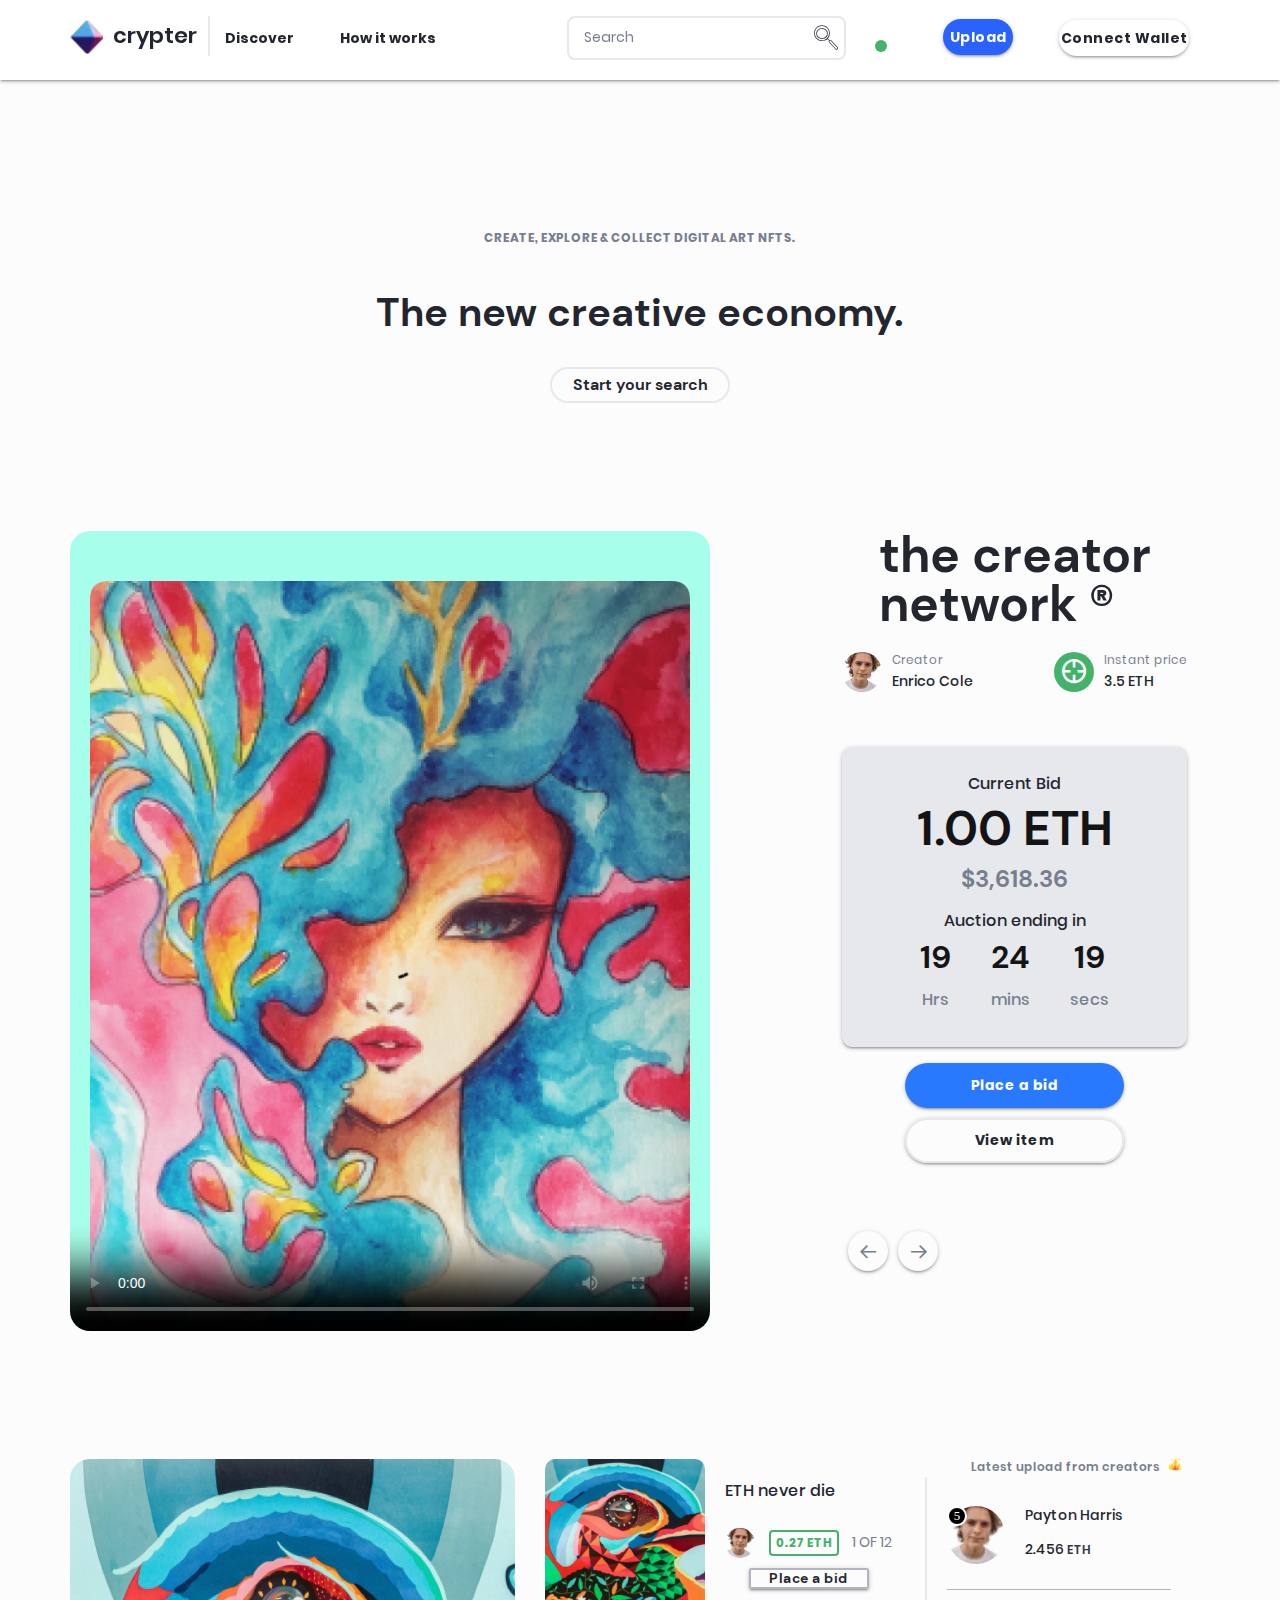
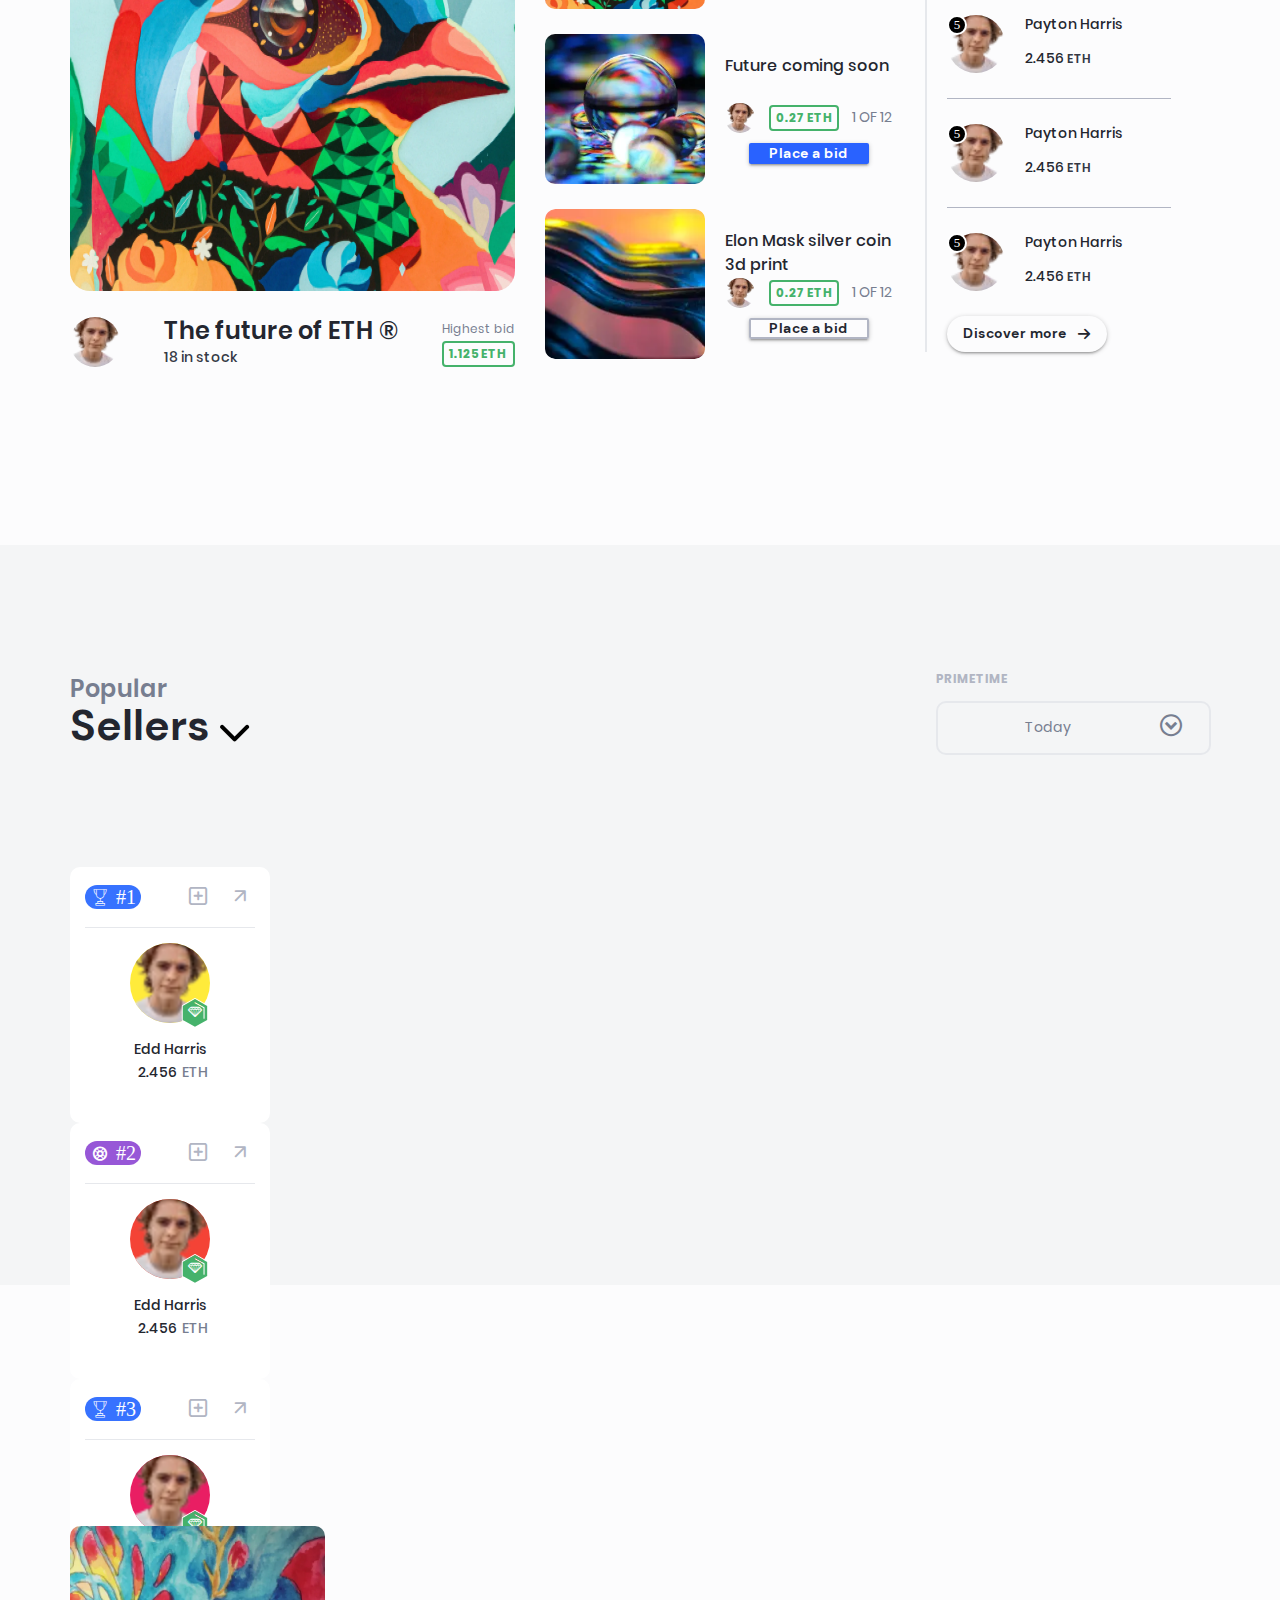
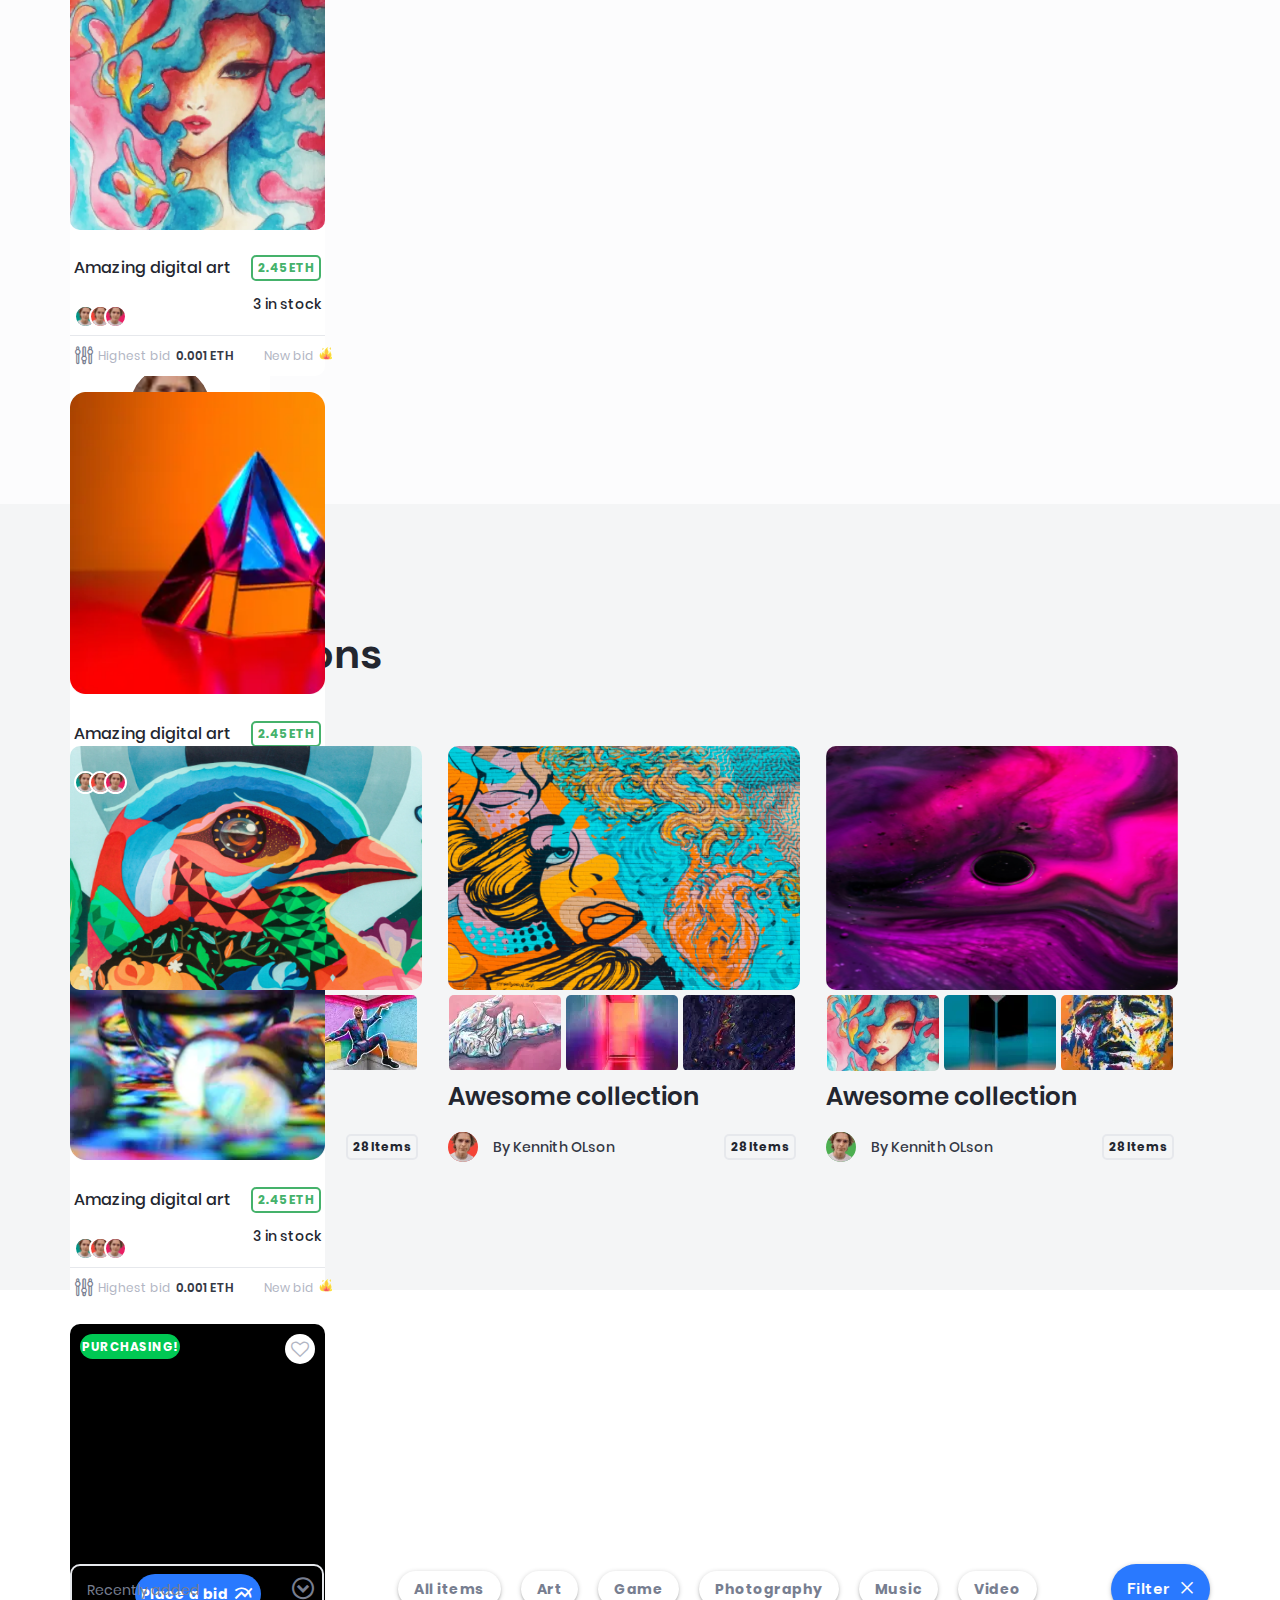
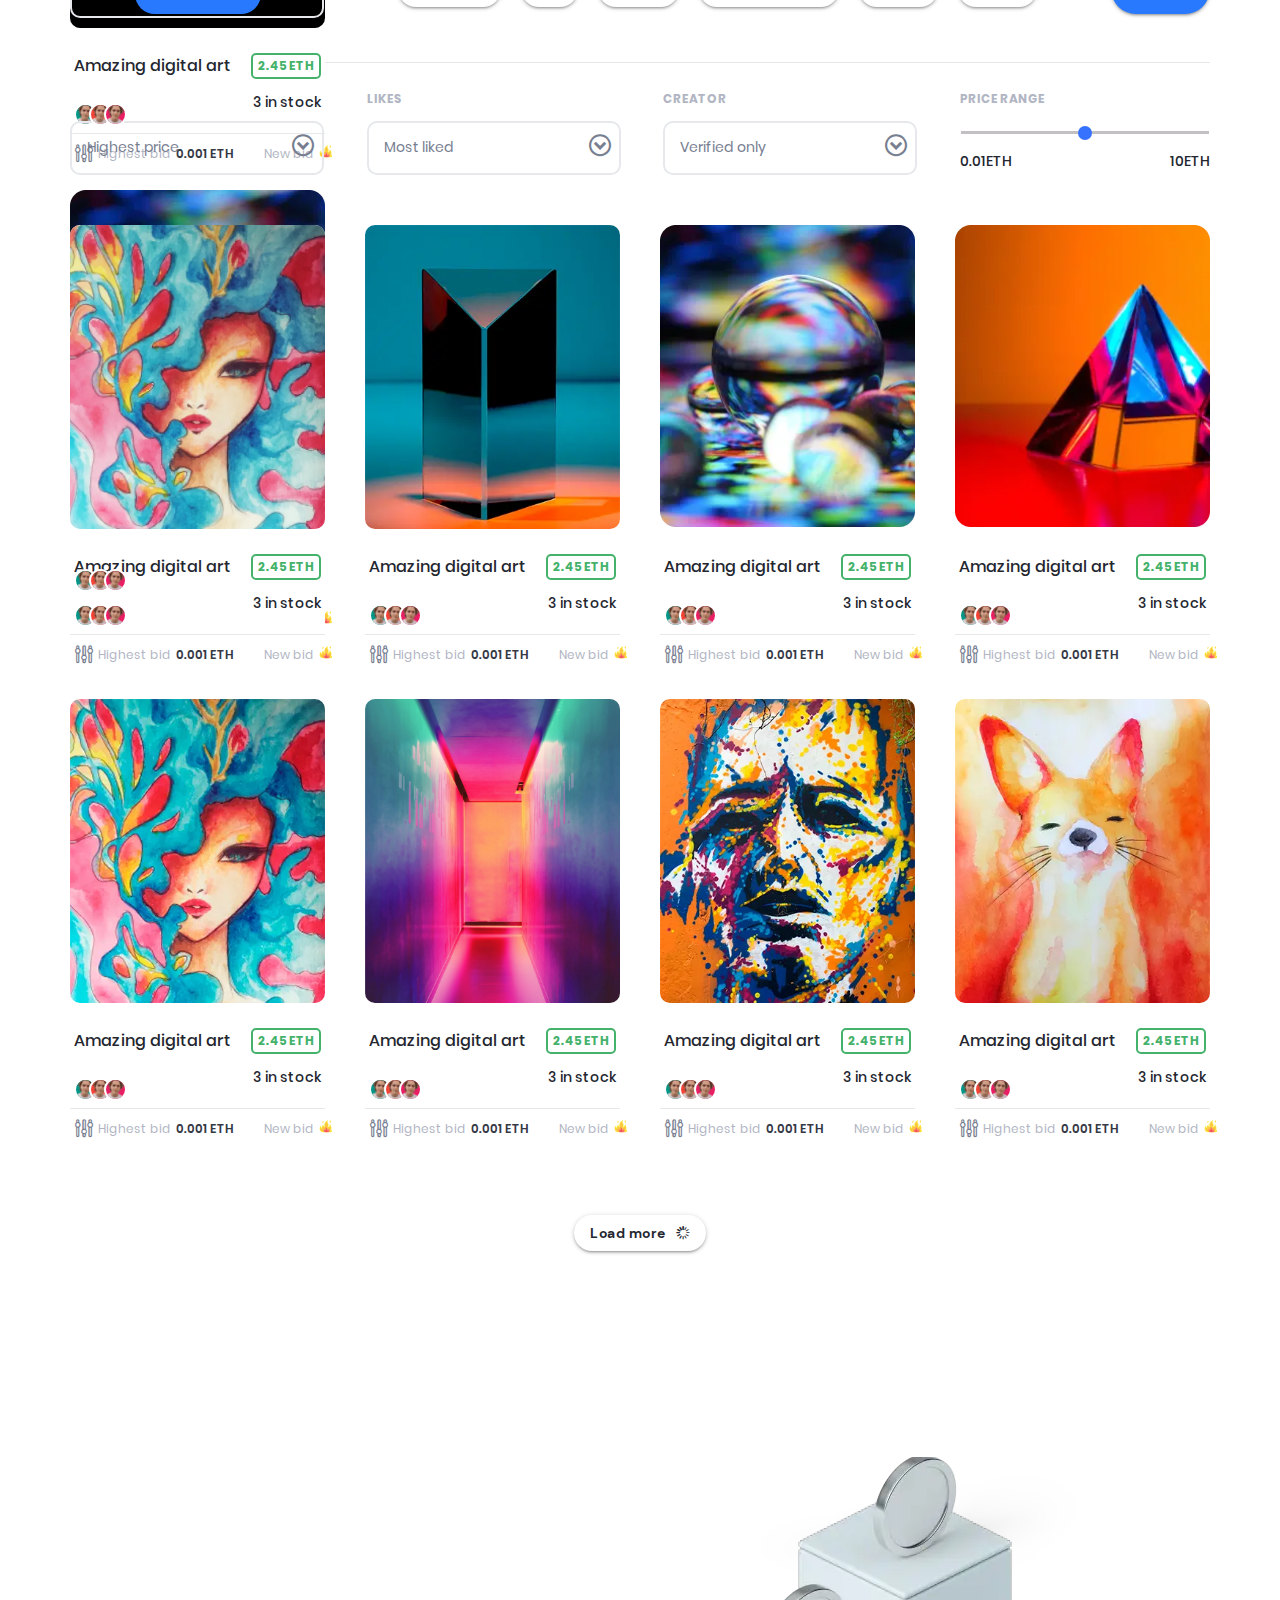
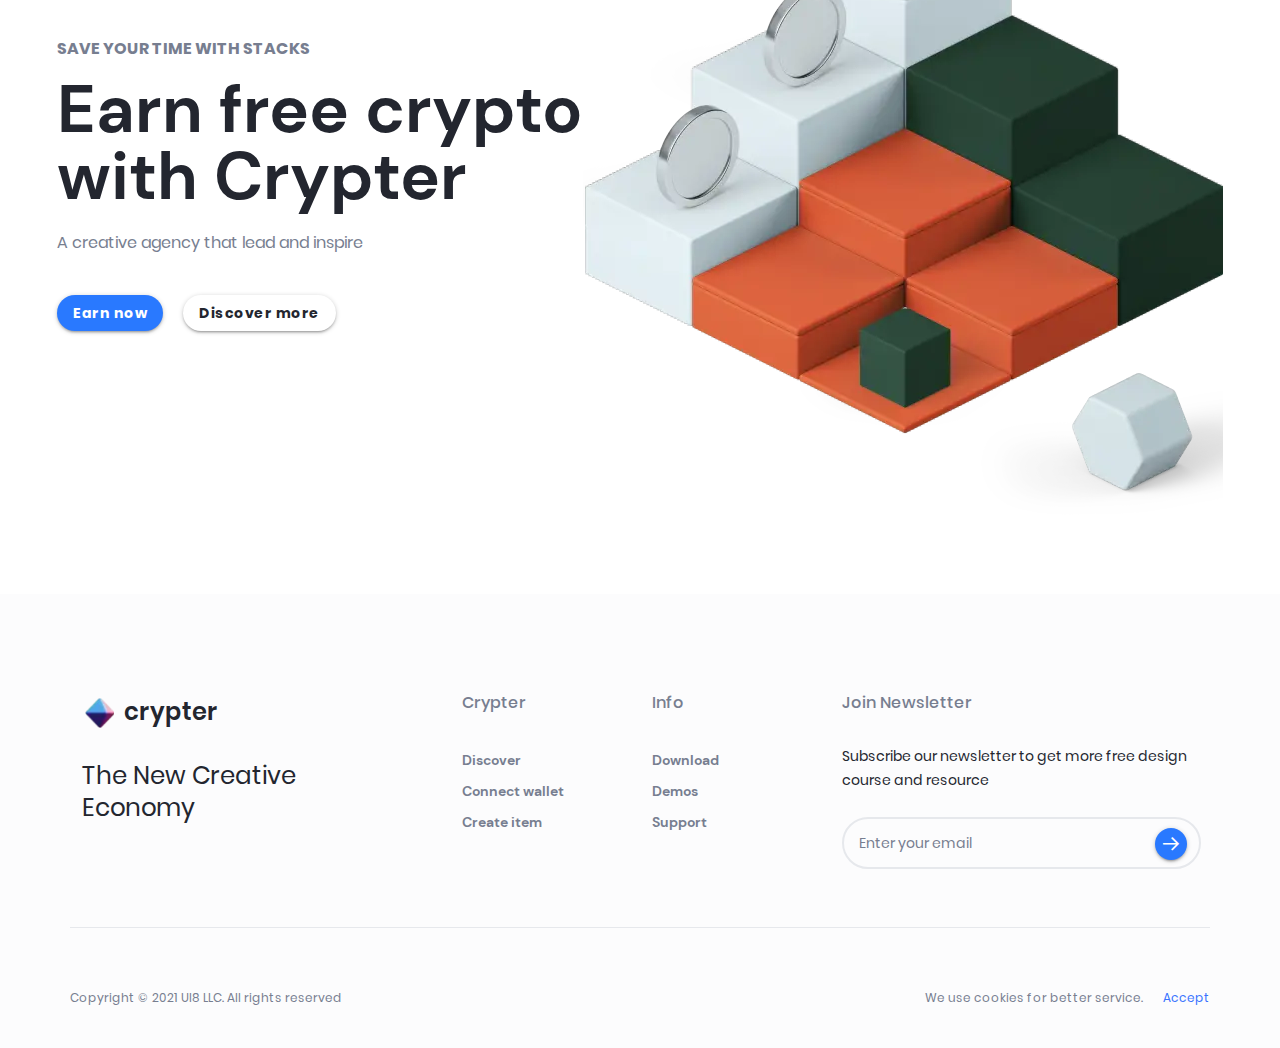
==== commit c4ed3f10: "22/2" ====
--- a/index.html
+++ b/index.html
@@ -622,7 +622,7 @@
           <li class="tab">
             <a href="#test1" class="crypto__link active">
             <div class="crypto__elem elem-crypto">
-              <div class="elem-crypto__avatar"><picture><source srcset="./img/followers/items/additem20.webp" type="image/webp"><img src="./img/followers/items/additem20.png" alt=""></picture></div>
+              <div class="elem-crypto__avatar"><picture><source srcset="./img/additems/additem20.webp" type="image/webp"><img src="./img/additems/additem20.png" alt=""></picture></div>
               <div class="elem-crypto__info">
                 <div class="elem-crypto__title">ETH never die</div>
                 <div class="elem-crypto__block">
@@ -643,7 +643,7 @@
           <li class="tab">
           <a href="#test2" class="crypto__link">
             <div class="crypto__elem elem-crypto">
-              <div class="elem-crypto__avatar"><picture><source srcset="./img/followers/items/additem6.webp" type="image/webp"><img src="./img/followers/items/additem6.png" alt=""></picture></div>
+              <div class="elem-crypto__avatar"><picture><source srcset="./img/additems/additem6.webp" type="image/webp"><img src="./img/additems/additem6.png" alt=""></picture></div>
               <div class="elem-crypto__info">
                 <div class="elem-crypto__title">Future coming soon</div>
                 <div class="elem-crypto__block">
@@ -664,7 +664,7 @@
           <li class="tab">
           <a href="#test3" class="crypto__link">
             <div class="crypto__elem elem-crypto">
-              <div class="elem-crypto__avatar"><picture><source srcset="./img/followers/items/additem21.webp" type="image/webp"><img src="./img/followers/items/additem21.png" alt=""></picture></div>
+              <div class="elem-crypto__avatar"><picture><source srcset="./img/additems/additem21.webp" type="image/webp"><img src="./img/additems/additem21.png" alt=""></picture></div>
               <div class="elem-crypto__info">
                 <div class="elem-crypto__title">Elon Mask silver coin<br>3d print</div>
                 <div class="elem-crypto__block">
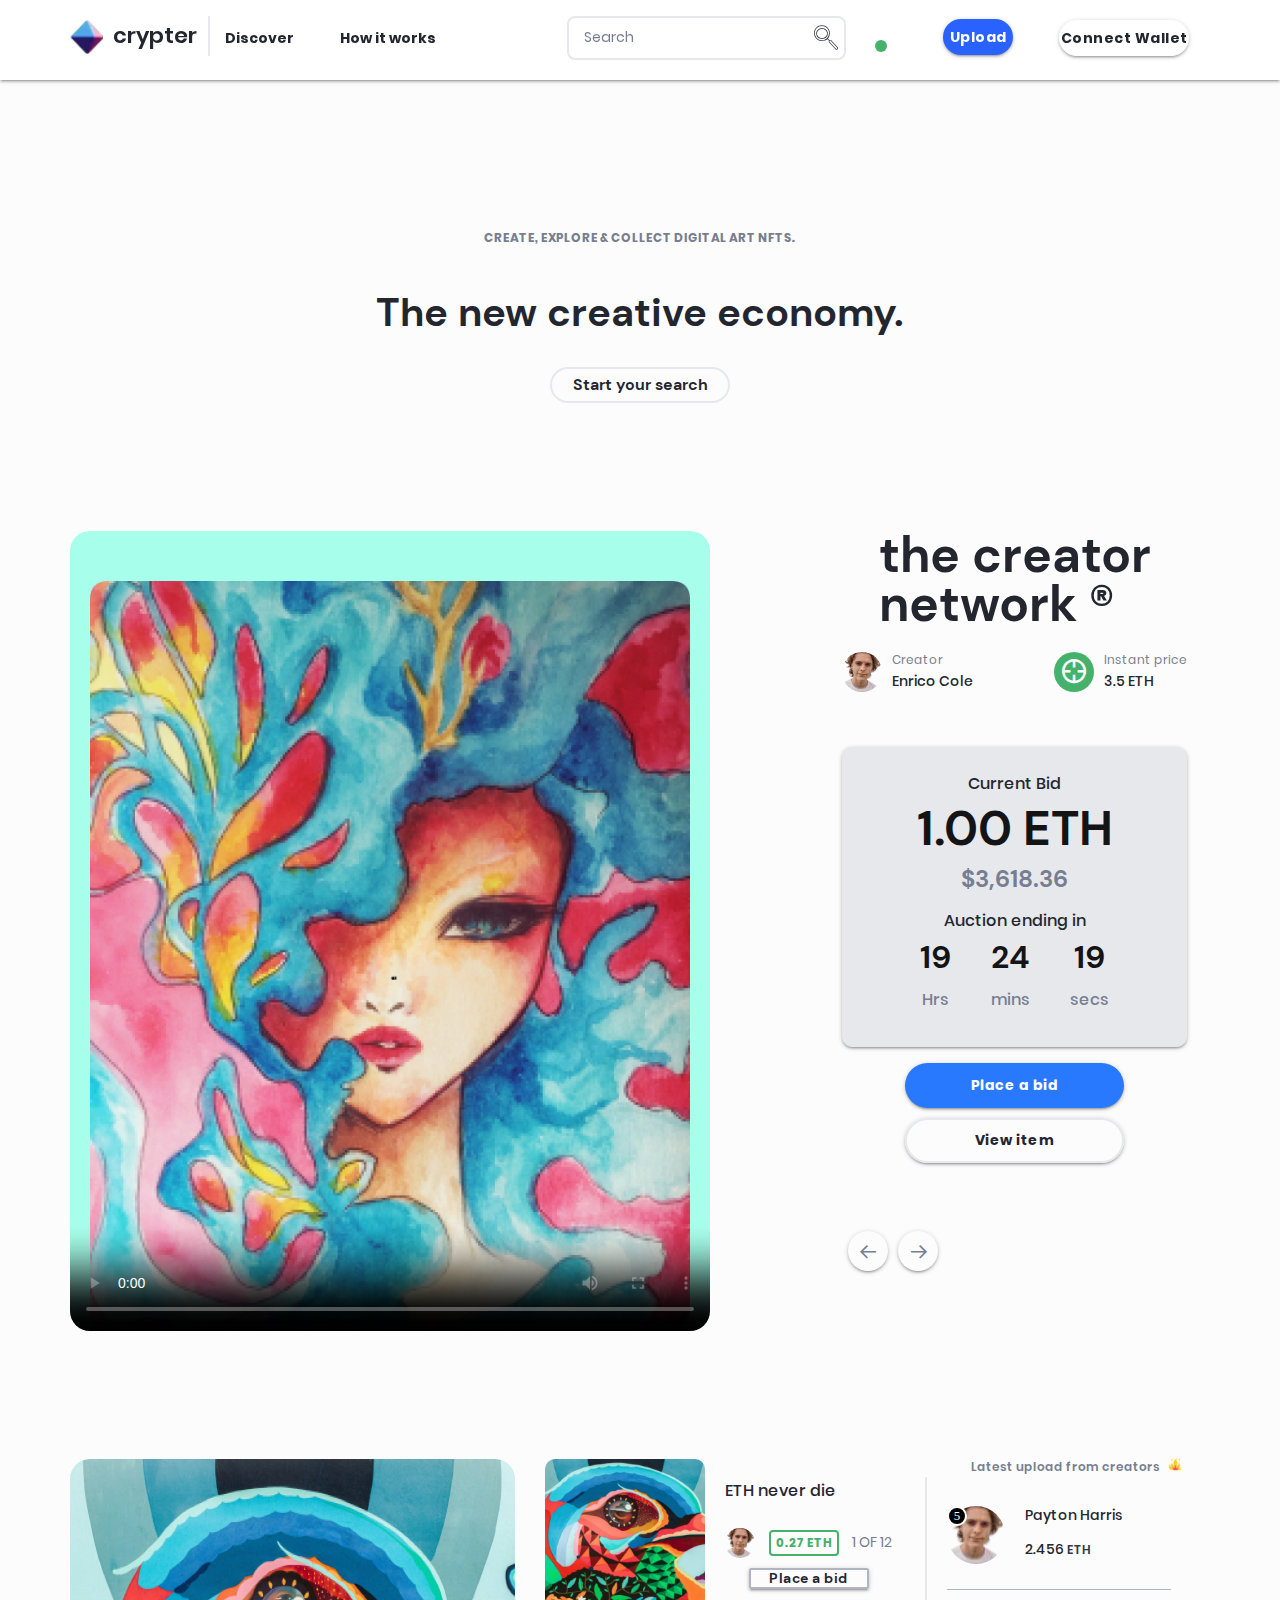
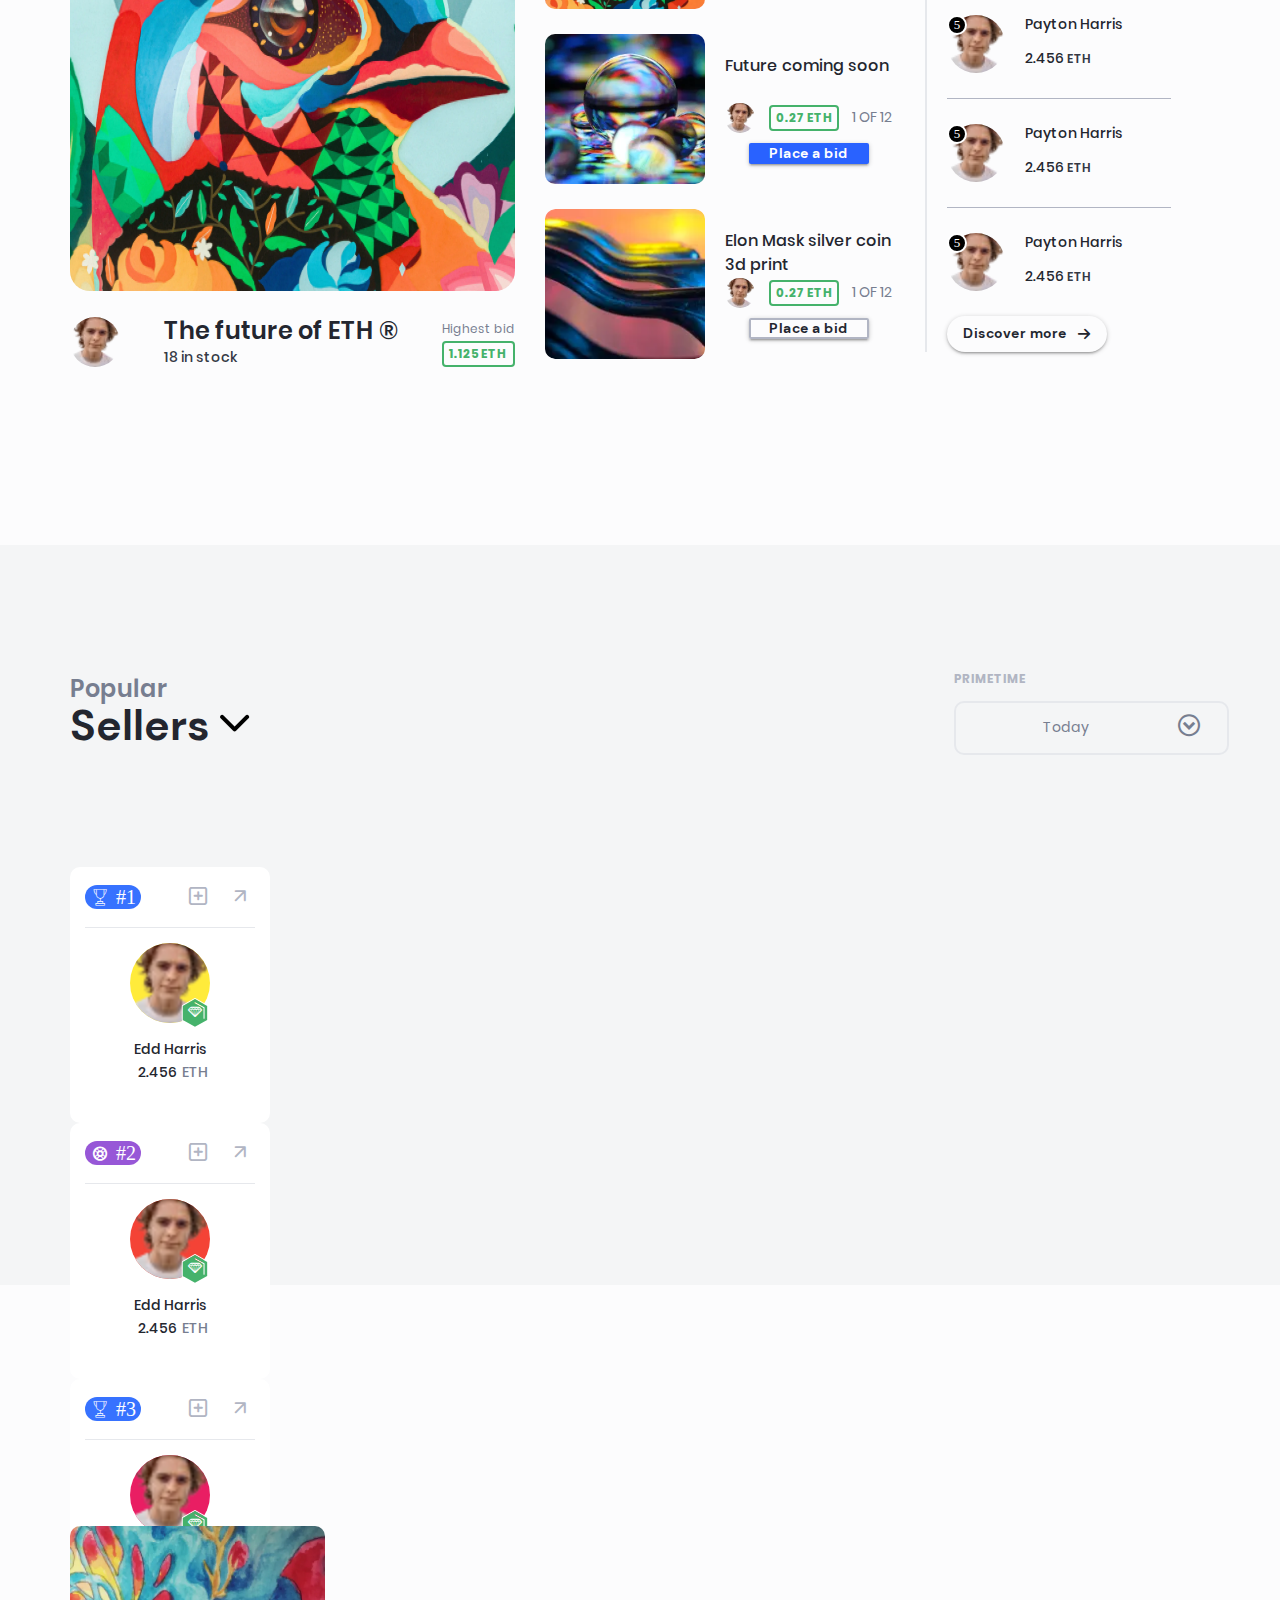
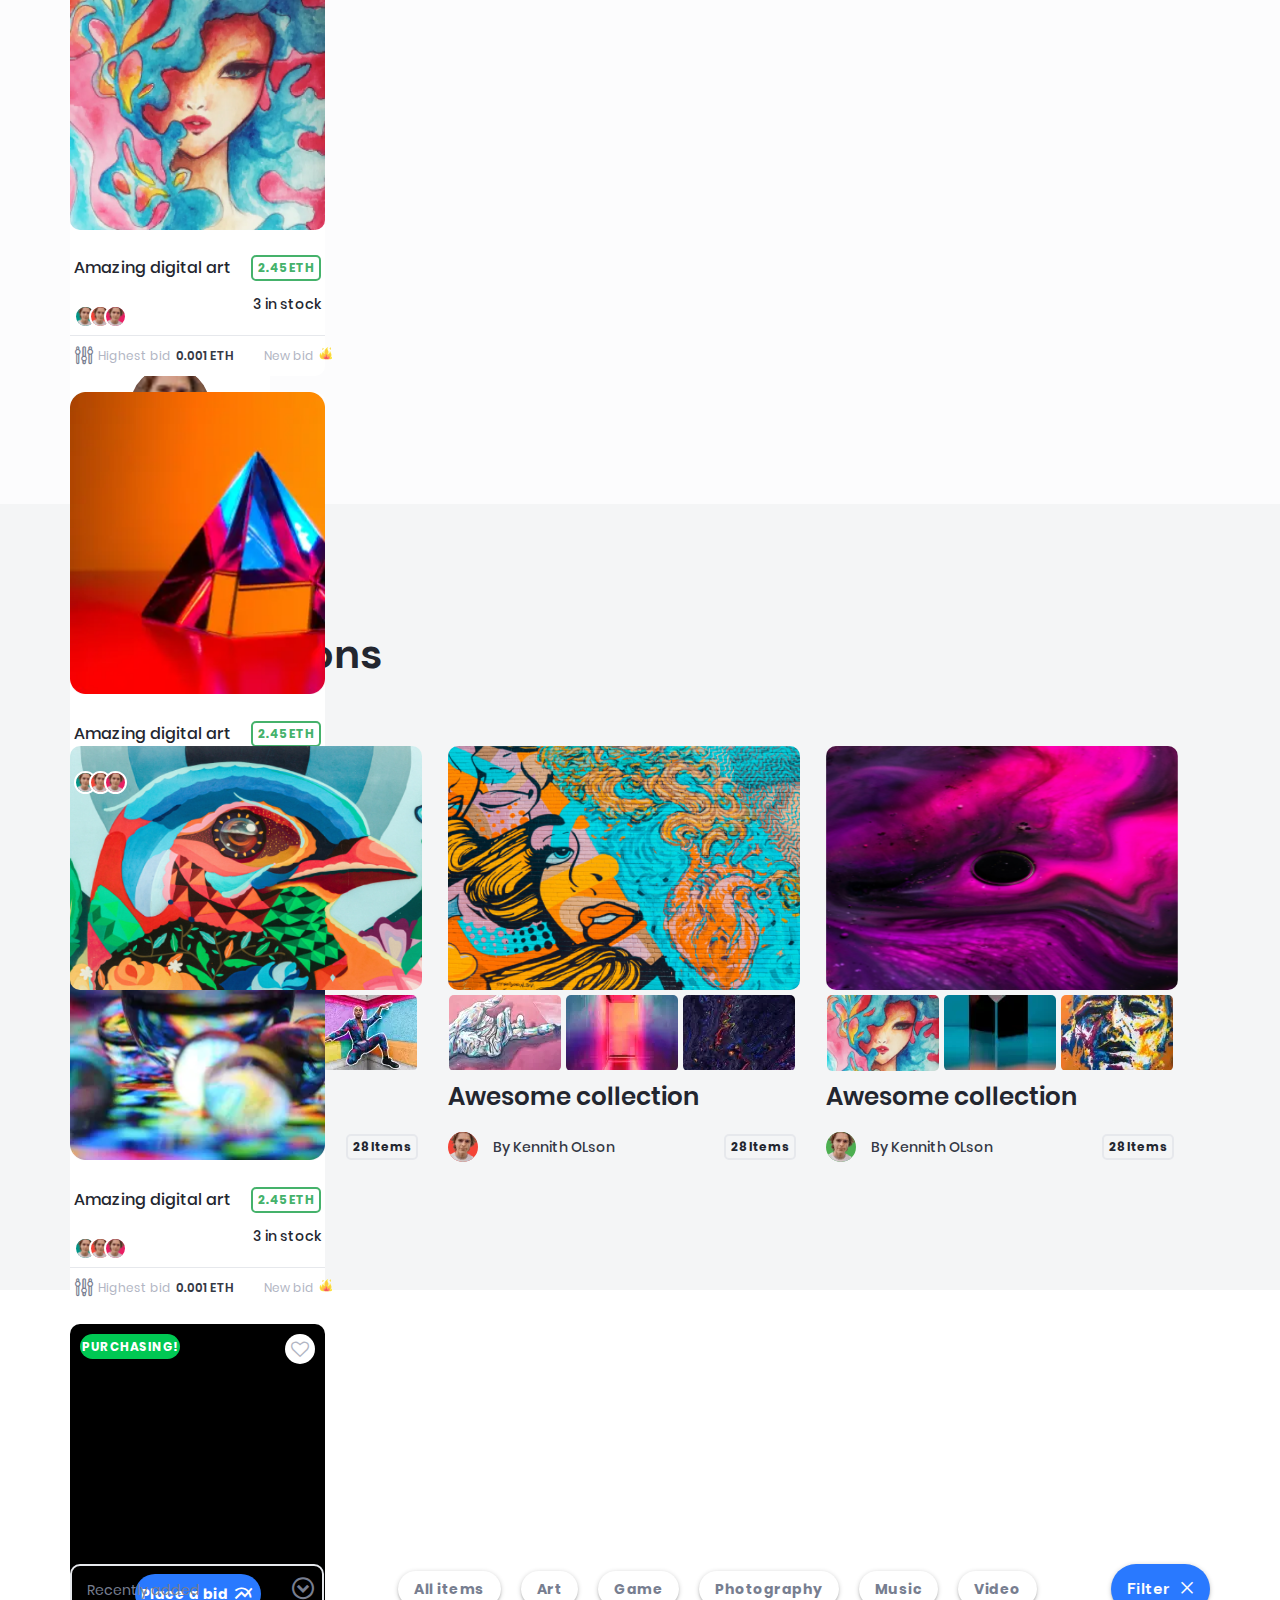
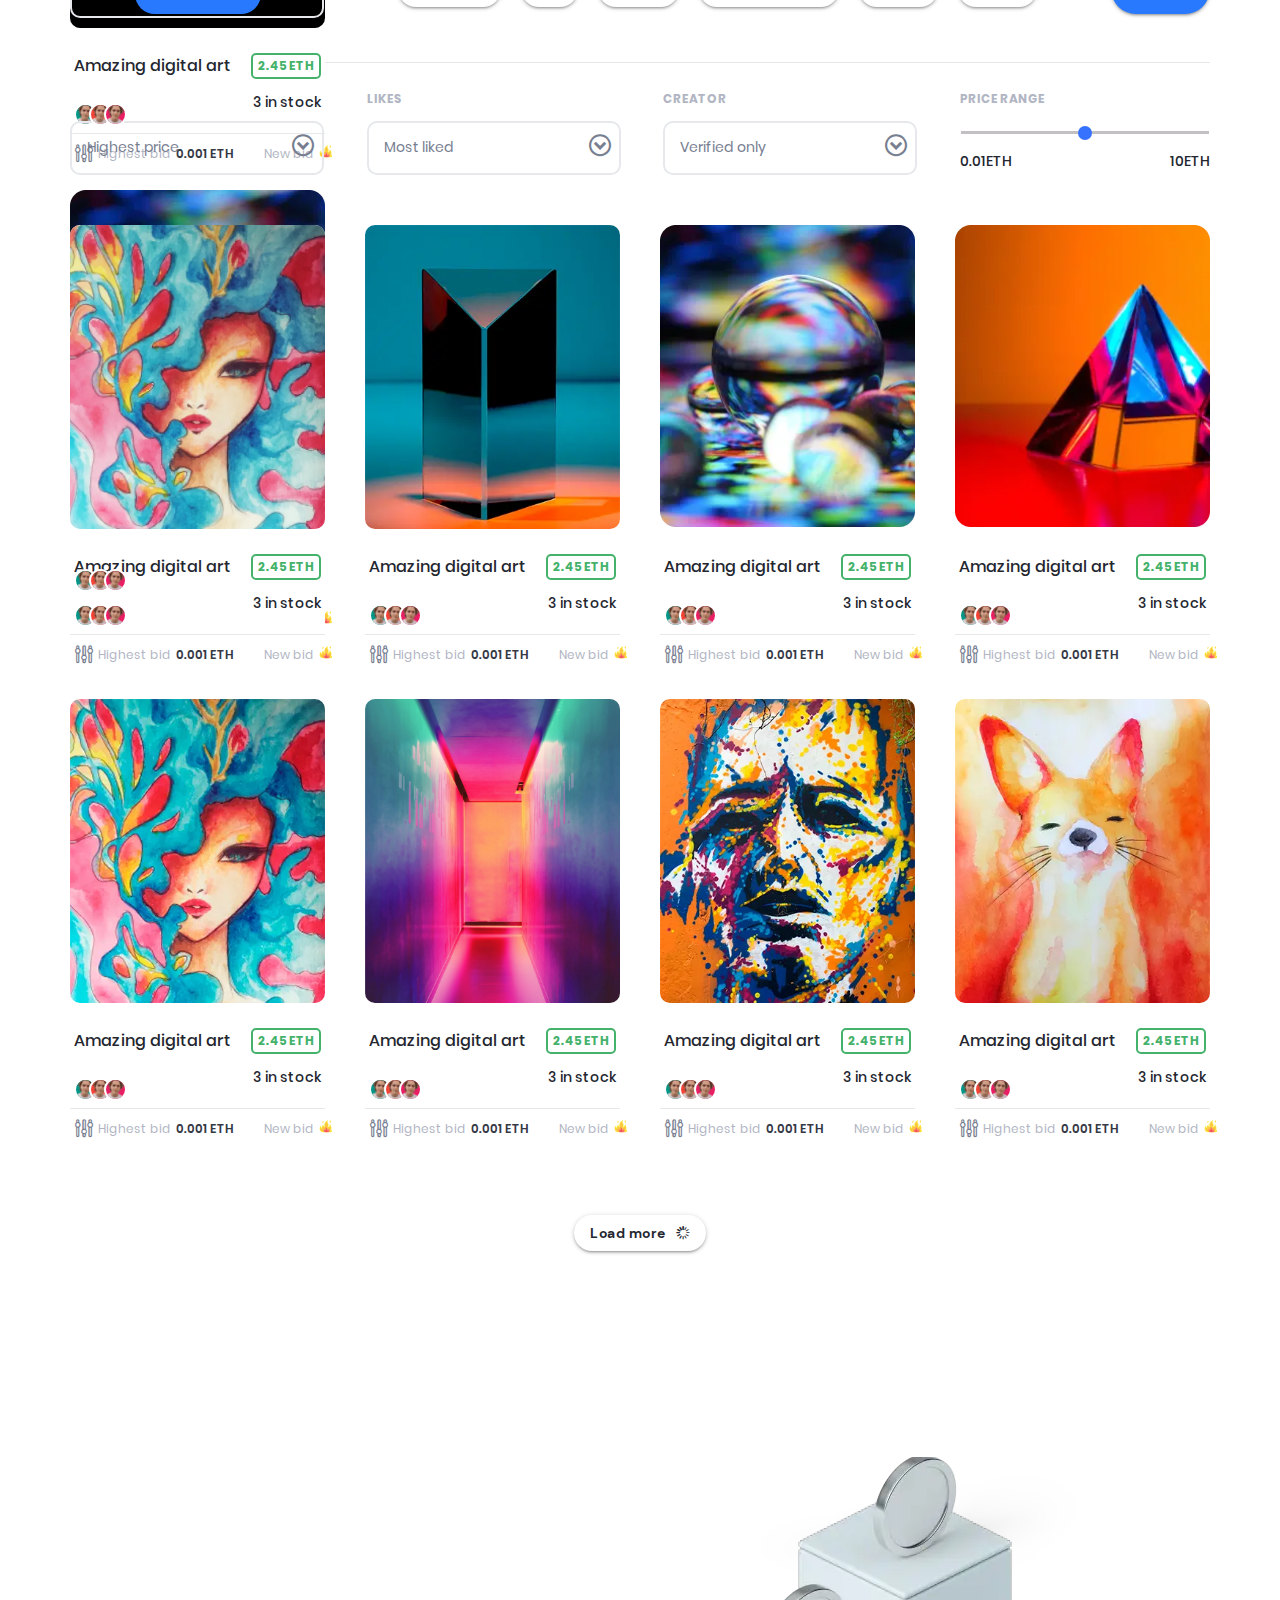
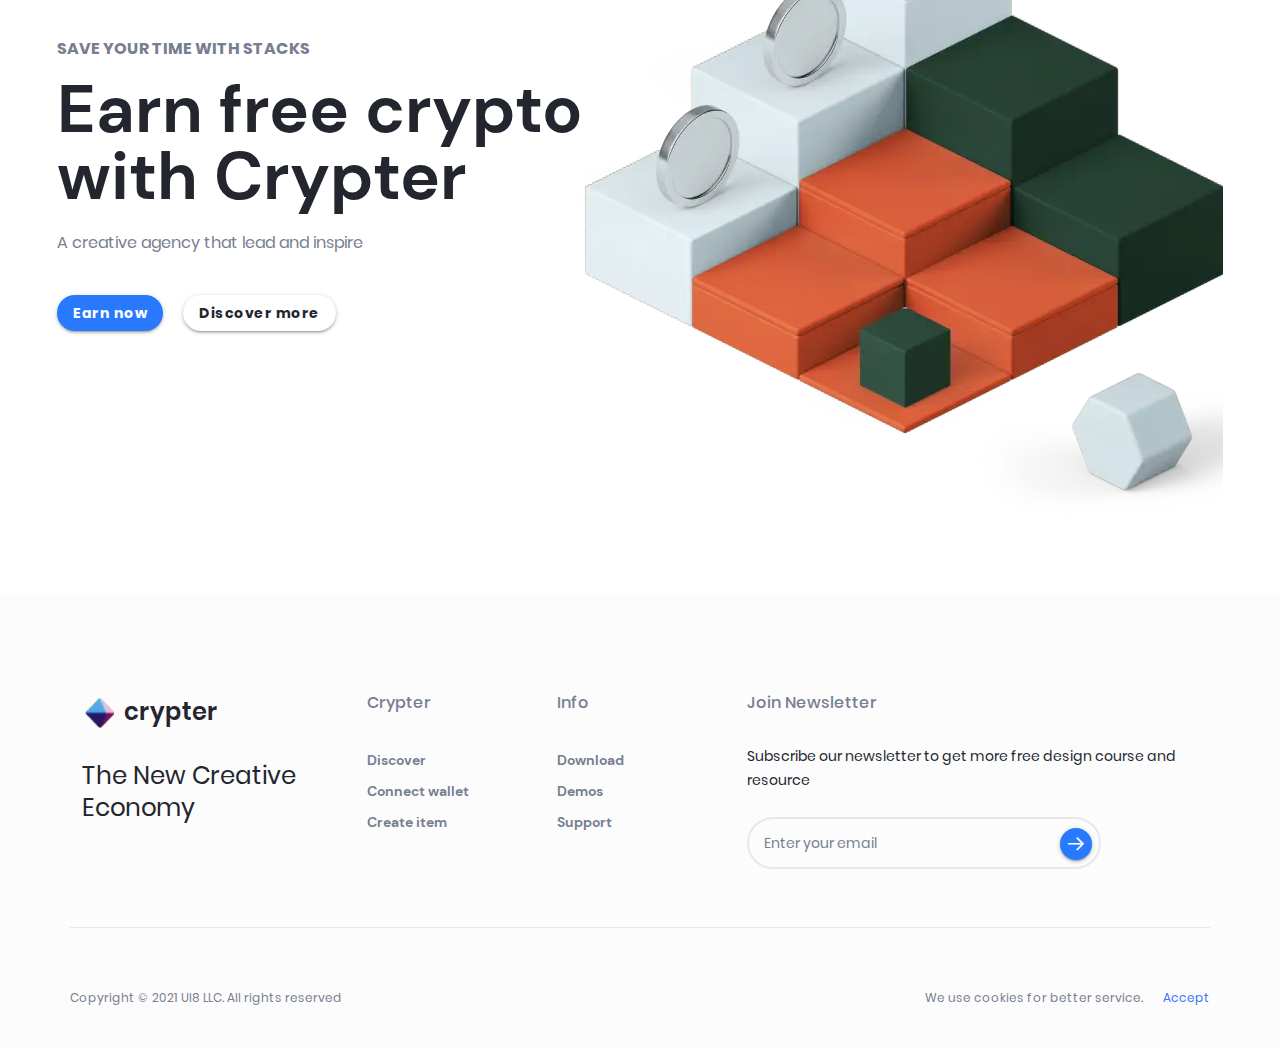
==== commit 85abc71a: "22/3" ====
--- a/index.html
+++ b/index.html
@@ -6,28 +6,28 @@
   <meta name="description" content="@@description" />
   <meta name="viewport" content="width=device-width, initial-scale=1, shrink-to-fit=no" />
   <!-- The above 3 meta tags *must* come first in the head; any other head content must come *after* these tags -->
-  <link rel="stylesheet" href="https://cdn.linearicons.com/free/1.0.0/icon-font.min.css?_v=20221222121038" />
-  <link href="https://unpkg.com/video.js@7/dist/video-js.min.css?_v=20221222121038" rel="stylesheet" />
-  <link href="https://unpkg.com/@videojs/themes@1/dist/forest/index.css?_v=20221222121038" rel="stylesheet" />
-  <link rel="stylesheet" href="https://cdnjs.cloudflare.com/ajax/libs/slick-carousel/1.8.1/slick.min.css?_v=20221222121038"
+  <link rel="stylesheet" href="https://cdn.linearicons.com/free/1.0.0/icon-font.min.css?_v=20221222203800" />
+  <link href="https://unpkg.com/video.js@7/dist/video-js.min.css?_v=20221222203800" rel="stylesheet" />
+  <link href="https://unpkg.com/@videojs/themes@1/dist/forest/index.css?_v=20221222203800" rel="stylesheet" />
+  <link rel="stylesheet" href="https://cdnjs.cloudflare.com/ajax/libs/slick-carousel/1.8.1/slick.min.css?_v=20221222203800"
     integrity="sha512-yHknP1/AwR+yx26cB1y0cjvQUMvEa2PFzt1c9LlS4pRQ5NOTZFWbhBig+X9G9eYW/8m0/4OXNx8pxJ6z57x0dw=="
     crossorigin="anonymous" referrerpolicy="no-referrer" />
-  <link href="https://fonts.googleapis.com/icon?family=Material+Icons&_v=20221222121038" rel="stylesheet" />
-  <link rel="stylesheet" href="https://cdnjs.cloudflare.com/ajax/libs/materialize/1.0.0/css/materialize.min.css?_v=20221222121038"
+  <link href="https://fonts.googleapis.com/icon?family=Material+Icons&_v=20221222203800" rel="stylesheet" />
+  <link rel="stylesheet" href="https://cdnjs.cloudflare.com/ajax/libs/materialize/1.0.0/css/materialize.min.css?_v=20221222203800"
     integrity="sha512-UJfAaOlIRtdR+0P6C3KUoTDAxVTuy3lnSXLyLKlHYJlcSU8Juge/mjeaxDNMlw9LgeIotgz5FP8eUQPhX1q10A=="
     crossorigin="anonymous" referrerpolicy="no-referrer" />
-  <link rel="stylesheet" href="css/style.min.css?_v=20221222121038" type="text/css" />
-  <script defer src="https://cdnjs.cloudflare.com/ajax/libs/jquery/3.6.2/jquery.slim.min.js?_v=20221222121038"
+  <link rel="stylesheet" href="css/style.min.css?_v=20221222203800" type="text/css" />
+  <script defer src="https://cdnjs.cloudflare.com/ajax/libs/jquery/3.6.2/jquery.slim.min.js?_v=20221222203800"
     integrity="sha512-1e7eG2wdX0SfkBsRkR+ETYdfg0UfcdMpYeH0FXKFCceSJkB9jzetxVpUvNAgTuUfJDhbRQdkuLvylB7U2N2uhg=="
     crossorigin="anonymous" referrerpolicy="no-referrer"></script>
-  <script defer src="https://vjs.zencdn.net/7.20.3/video.min.js?_v=20221222121038"></script>
-  <script defer src="https://cdnjs.cloudflare.com/ajax/libs/slick-carousel/1.8.1/slick.min.js?_v=20221222121038"
+  <script defer src="https://vjs.zencdn.net/7.20.3/video.min.js?_v=20221222203800"></script>
+  <script defer src="https://cdnjs.cloudflare.com/ajax/libs/slick-carousel/1.8.1/slick.min.js?_v=20221222203800"
     integrity="sha512-XtmMtDEcNz2j7ekrtHvOVR4iwwaD6o/FUJe6+Zq+HgcCsk3kj4uSQQR8weQ2QVj1o0Pk6PwYLohm206ZzNfubg=="
     crossorigin="anonymous" referrerpolicy="no-referrer"></script>
-  <script defer src="https://cdnjs.cloudflare.com/ajax/libs/materialize/1.0.0/js/materialize.min.js?_v=20221222121038"
+  <script defer src="https://cdnjs.cloudflare.com/ajax/libs/materialize/1.0.0/js/materialize.min.js?_v=20221222203800"
     integrity="sha512-NiWqa2rceHnN3Z5j6mSAvbwwg3tiwVNxiAQaaSMSXnRRDh5C2mk/+sKQRw8qjV1vN4nf8iK2a0b048PnHbyx+Q=="
     crossorigin="anonymous" referrerpolicy="no-referrer"></script>
-  <script defer src="js/app.min.js?_v=20221222121038" type="text/javascript"></script>
+  <script defer src="js/app.min.js?_v=20221222203800" type="text/javascript"></script>
 </head>
 
 <body><svg style="display: none;">
@@ -746,6 +746,7 @@
                   <section class="page__sellers sellers">
    <div class="sellers__container _container">
       <div class="sellers__main">
+         <div class="sellers__block">
          <div class="sellers__headline">
             <div class="sellers__suptitle">Popular</div>
             <div class="sellers__title title"> Sellers </div>
@@ -766,13 +767,14 @@
             </div>
             <!--/input-field -->
          </form>
+         </div> <!--/sellers__block -->         
          <form action="/" class="sellers__form2 cryptoform">
             <div class="select__block">
                <div class="select__suptitle">Primetime</div>
                <div class="input-field">
                   <select class="select__select">
                      <option value=" " disabled selected>
-                        <div class="missed"></div>Today
+                        Today
                      </option>
                      <option value="1">Yesterday</option>
                      <option value="2">The day before Yesterday</option>
@@ -1810,7 +1812,7 @@
 </section> </main> <footer class="page-footer footer">
    <div class="footer__container _container">
       <div class="row">
-         <div class="col s10 offset-s1 m6 l4">
+         <div class="col s10 offset-s1 m3 offset-m1 l4 offset-l2 xl3">
             <div class="footer__logo">
                <picture><source srcset="./img/logo.webp" type="image/webp"><img src="./img/logo.png" alt=""></picture>
                <div class="footer__title">crypter</div>
@@ -1819,7 +1821,7 @@
             <h2 class="footer__info">The New Creative <br>Economy</h2>
          </div>
          <!-------------------------->
-         <div class="col s10 offset-s1 m3 l2">
+         <div class="col s10 offset-s1 m3 offset-m1 l3 xl2">
             <h5 class="footer__name">Crypter</h5>
             <ul>
                <li><a class="footer__link" href="#!">Discover</a></li>
@@ -1828,7 +1830,7 @@
             </ul>
          </div>
          <!-------------------------->
-         <div class="col s10 offset-s1 m3 l2">
+         <div class="col s10 offset-s1 m3 offset-m1 l3  xl2">
             <h5 class="footer__name">Info</h5>
             <ul>
                <li><a class="footer__link" href="#!">Download</a></li>
@@ -1837,15 +1839,21 @@
             </ul>
          </div>
          <!-------------------------->
-         <div class="col s10 offset-s1  m6 offset-m3 l4">
+         <div class="col s12 m6 offset-m3 l5 offset-l4 xl5">
             <h5 class="footer__name">Join Newsletter</h5>
             <ul>
                <li>
                   <p class="footer__text">Subscribe our newsletter to get more free design course and resource</p>
                </li>
                <li>
-                  <form action=""><input type="text" placeholder="Enter your email"><a href="#!" class="btn btn-floating waves-effect waves-circle waves-light blue accent-3"><div class="icon-arrow-right"></div>
-                     </a></form>
+                  <form class="footer__form" action="">
+                     <div class="div">
+                        <input type="text" placeholder="Enter your email"><a href="#!"
+                           class="btn btn-floating waves-effect waves-circle waves-light blue accent-3">
+                           <div class="icon-arrow-right"></div>
+                        </a>
+                     </div>
+                  </form>
                </li>
             </ul>
          </div>
@@ -1867,7 +1875,7 @@
    <!--/footer__container -->
 </footer> </div>
       <!--/wrapper -->
-      <!--<script src="https://kit.fontawesome.com/8d43c2cab2.js?_v=20221222121038" crossorigin="anonymous"></script>-->
+      <!--<script src="https://kit.fontawesome.com/8d43c2cab2.js?_v=20221222203800" crossorigin="anonymous"></script>-->
 </body>
 
 </html>--- a/css/style.min.css
+++ b/css/style.min.css
@@ -1 +1 @@
-@charset "UTF-8";@font-face{font-family:Inter;font-display:swap;src:url(../fonts/Inter-Bold.woff2) format("woff2"),url(../fonts/Inter-Bold.woff) format("woff");font-weight:700;font-style:normal}@font-face{font-family:icomoon;font-display:swap;src:url(../fonts/icomoon.woff2) format("woff2"),url(../fonts/icomoon.woff) format("woff");font-weight:400;font-style:normal}@font-face{font-family:poppins;font-display:swap;src:url(../fonts/poppins-regular.woff2) format("woff2"),url(../fonts/poppins-regular.woff) format("woff");font-weight:400;font-style:normal}@font-face{font-family:poppins;font-display:swap;src:url(../fonts/poppins-bold.woff2) format("woff2"),url(../fonts/poppins-bold.woff) format("woff");font-weight:700;font-style:normal}@font-face{font-family:DMSans;font-display:swap;src:url(../fonts/DMSans-Bold.woff2) format("woff2"),url(../fonts/DMSans-Bold.woff) format("woff");font-weight:700;font-style:normal}@font-face{font-family:poppins;font-display:swap;src:url(../fonts/poppins-medium.woff2) format("woff2"),url(../fonts/poppins-medium.woff) format("woff");font-weight:500;font-style:normal}@font-face{font-family:Satoshi;font-display:swap;src:url(../fonts/Satoshi-Black.woff2) format("woff2"),url(../fonts/Satoshi-Black.woff) format("woff");font-weight:900;font-style:normal}@font-face{font-family:poppins;font-display:swap;src:url(../fonts/poppins-semibold.woff2) format("woff2"),url(../fonts/poppins-semibold.woff) format("woff");font-weight:600;font-style:normal}@font-face{font-family:icomoon;src:url(../files/fonts/icomoon.eot?lb4a6u);src:url(../files/fonts/icomoon.eot?lb4a6u#iefix) format("embedded-opentype"),url(../files/fonts/icomoon.ttf?lb4a6u) format("truetype"),url(../files/fonts/icomoon.woff?lb4a6u) format("woff"),url(../files/fonts/icomoon.svg?lb4a6u#icomoon) format("svg");font-weight:400;font-style:normal;font-display:block}[class*=" icon-"]::before,[class^=icon-]::before{font-family:icomoon!important;speak:never;font-style:normal;font-weight:400;font-variant:normal;text-transform:none;line-height:1;-webkit-font-smoothing:antialiased;-moz-osx-font-smoothing:grayscale}.icon-dots-three-horizontal:before{content:"\e934"}.icon-email:before{content:"\e939"}.icon-arrow-outline-right:before{content:"\e936"}.icon-cheveron-outline-right:before{content:"\e937"}.icon-currency-dollar:before{content:"\e935"}.icon-information-outline:before{content:"\e938"}.icon-add-solid:before{content:"\e924"}.icon-arrow-right:before{content:"\e920"}.icon-arrow-left:before{content:"\e921"}.icon-pen-tool:before{content:"\e91b"}.icon-close-outline:before{content:"\e910"}.icon-close:before{content:"\e911"}.icon-target:before{content:"\e912"}.icon-arrow-thin-right:before{content:"\e90b"}.icon-log-out:before{content:"🕦"}.icon-lifebuoy:before{content:"\e917"}.icon-cross:before{content:"\e914"}.icon-bulb:before{content:"\e913"}.icon-lightning:before{content:"\e905"}.icon-trophy:before{content:"\e904"}.icon-volume:before{content:"\e931"}.icon-pencil:before{content:"\e927"}.icon-headphones:before{content:"\e91d"}.icon-music:before{content:"\e91d"}.icon-earphones:before{content:"\e91d"}.icon-sound:before{content:"\e930"}.icon-params:before{content:"\e91e"}.icon-equalizer:before{content:"\e91e"}.icon-preferences:before{content:"\e91e"}.icon-settings:before{content:"\e91e"}.icon-options:before{content:"\e91e"}.icon-diamond:before{content:"\e900"}.icon-wallet2:before{content:"\e901"}.icon-pencil1:before{content:"\e929"}.icon-glass:before{content:"\e902"}.icon-male:before{content:"\e903"}.icon-arrow_forward_ios:before{content:"\e932"}.icon-upload_file:before{content:"\e922"}.icon-media-play-outline:before{content:"\e906"}.icon-flag-outline:before{content:"\e90f"}.icon-social-facebook-circular:before{content:"\e92e"}.icon-support:before{content:"\e918"}.icon-chevron-right:before{content:"\e90e"}.icon-download:before{content:"\e92f"}.icon-twitter:before{content:"\e92c"}.icon-globe:before{content:"\e92b"}.icon-shopping-bag:before{content:"\e926"}.icon-upload:before{content:"\e923"}.icon-chevron-down:before{content:"\e916"}.icon-check:before{content:"\e915"}.icon-arrow-down-circle:before{content:"\e90c"}.icon-arrow-up-circle:before{content:"\e90d"}.icon-arrow-up-right:before{content:"\e909"}.icon-plus-square:before{content:"\e907"}.icon-home:before{content:"\e91c"}.icon-house:before{content:"\e91c"}.icon-building:before{content:"\e91c"}.icon-steering-wheel:before{content:"\e908"}.icon-picture:before{content:"\e928"}.icon-photos:before{content:"\e928"}.icon-images:before{content:"\e928"}.icon-home1:before{content:"\e919"}.icon-house1:before{content:"\e919"}.icon-pen:before{content:"\e91a"}.icon-spinner3:before{content:"\e97c"}.icon-spinner4:before{content:"\e97d"}.icon-power:before{content:"\e9b5"}.icon-flag:before{content:"\e9cc"}.icon-cancel-circle:before{content:"\ea0d"}.icon-arrow-up-right2:before{content:"\ea3b"}.icon-arrow-thick-right:before{content:"\ea3c"}.icon-circle-up:before{content:"\ea41"}.icon-circle-down:before{content:"\ea43"}.icon-circleci:before{content:"\e92a"}.icon-abstract:before{content:"\e91f"}.icon-arrows-v:before{content:"\e933"}.icon-circle:before{content:"\e925"}.icon-heart-o:before{content:"\e90a"}.icon-instagram:before{content:"\e92d"}._container{max-width:1180px;margin:0 auto;padding:0 20px;-webkit-box-sizing:border-box;box-sizing:border-box}*{padding:0;margin:0;border:0}*,::after,::before{-webkit-box-sizing:border-box;box-sizing:border-box}:focus{outline:0}a:focus{outline:0}aside,footer,header,nav{display:block}button,input,textarea{font-family:inherit}input::-ms-clear{display:none}button{cursor:pointer}button::-moz-focus-inner{padding:0;border:0}a,a:visited{text-decoration:none}a:hover{text-decoration:none}ul li{list-style:none}img{vertical-align:top}h1,h2,h3,h4,h5,h6{font-size:inherit;font-weight:inherit}body,html{height:100%;line-height:1;-moz-text-size-adjust:100%;-ms-text-size-adjust:100%;-webkit-text-size-adjust:100%;font-size:16px;color:#000;font-family:Opensans}.dark{color:#fcfcfd}.wrapper{min-height:100%;overflow:hidden;font-family:inherit;display:-webkit-box;display:-ms-flexbox;display:flex;-webkit-box-orient:vertical;-webkit-box-direction:normal;-ms-flex-direction:column;flex-direction:column}.wrapper .dark{color:#fcfcfd}._ibg{position:relative}._ibg img{position:absolute;width:100%;height:100%;top:0;left:0;-o-object-fit:cover;object-fit:cover}.page{-webkit-box-flex:1;-ms-flex:1 1 auto;flex:1 1 auto}.button{font-family:poppins;font-size:12px;color:#fff;display:-webkit-box;display:-ms-flexbox;display:flex;-webkit-box-align:center;-ms-flex-align:center;align-items:center;-webkit-box-pack:center;-ms-flex-pack:center;justify-content:center;font-weight:700;font-style:normal;line-height:100%;white-space:nowrap;border-radius:90px}.button-transparent{color:#23262f;display:-webkit-box;display:-ms-flexbox;display:flex;-webkit-box-align:center;-ms-flex-align:center;align-items:center;-webkit-box-pack:center;-ms-flex-pack:center;justify-content:center;font-family:poppins;font-size:14px;font-weight:700;font-style:normal;line-height:100%;white-space:nowrap;text-transform:none;border-radius:90px}.button-blue{border:none;font-family:poppins;font-size:14px;color:#fff;text-transform:none;display:-webkit-box;display:-ms-flexbox;display:flex;-webkit-box-align:center;-ms-flex-align:center;align-items:center;-webkit-box-pack:center;-ms-flex-pack:center;justify-content:center;font-weight:700;font-style:normal;line-height:100%;white-space:nowrap;border-radius:90px}.title{font-family:DMSans;font-size:calc(36px + .5833333333vw);font-weight:700;font-style:normal;line-height:100%;color:#23262f}.cryptoform{padding:0}.cryptoform label{font-family:poppins;font-size:12px;font-weight:700;font-style:normal;line-height:100%;color:#b1b5c3;text-transform:uppercase}.cryptoform .select__block{padding:0;height:auto}.cryptoform .select__block .select__suptitle{font-family:poppins;font-size:12px;font-weight:700;font-style:normal;line-height:100%;color:#b1b5c3;text-transform:uppercase;margin-bottom:12px}.cryptoform .select__block .input-field{white-space:nowrap;height:50px;padding:0}.cryptoform .select__block .input-field .icon-circle-down{display:block;width:24px;height:24px;position:absolute;top:50%;right:8px;font-size:22px;-webkit-transform:translateY(-50%);-ms-transform:translateY(-50%);transform:translateY(-50%);color:#777e90;background-color:transparent}.cryptoform .select__block .input-field .select-wrapper{padding:0;height:50px}.cryptoform .select__block .input-field .select-wrapper input.select-dropdown.dropdown-trigger{border:2px solid #e6e8ec;border-radius:10px;font-family:poppins;font-size:14px;font-weight:400;font-style:normal;color:#777e90;height:50px;position:relative;padding-left:15px;margin:0}.cryptoform .select__block .input-field .select-wrapper ul.dropdown-content.select-dropdown{border-radius:10px;height:auto}.cryptoform .select__block .input-field .select-wrapper ul.dropdown-content.select-dropdown li{padding:0;margin:0}.cryptoform .select__block .input-field .select-wrapper ul.dropdown-content.select-dropdown li span{font-family:poppins;font-size:16px;font-weight:400;font-style:normal;line-height:130%;color:#777e90}.cryptoform .select__block svg[class=caret]{color:transparent;fill:none}.card{width:255px;height:450px;border-radius:10px;-webkit-box-shadow:none;box-shadow:none}.card .card-content{padding:0}.card__photo{margin:0;width:255px;height:304px;margin-bottom:20px;overflow:hidden;border-radius:10px;position:relative}.card__photo img{width:100%}.card__button{max-width:100px;width:100%;height:25px;position:absolute;top:10px;left:10px;height:25px}.card__button--blue{max-width:126px;width:100%;height:40px;position:absolute;top:250px;left:50%;-webkit-transform:translateX(-50%);-ms-transform:translateX(-50%);transform:translateX(-50%);text-transform:none}.card__button--blue .material-icons{margin-left:5px}.card__info{display:block;border-bottom:1px solid #e6e8ec;padding:4px 4px 16px 4px}.card__elem{width:100%;display:-webkit-box;display:-ms-flexbox;display:flex;-webkit-box-pack:justify;-ms-flex-pack:justify;justify-content:space-between;-webkit-box-align:center;-ms-flex-align:center;align-items:center}.card__elem:not(:last-child){margin-bottom:10px}.card__name{font-family:poppins;font-size:16px;font-weight:500;font-style:14px;line-height:170%;color:#23262f;white-space:nowrap}.card__crypto{border:2px solid #45b26b;border-radius:5px;padding:5px;font-family:poppins;font-size:12px;font-weight:700;font-style:normal;line-height:100%;color:#45b26b;white-space:nowrap}.card__users{display:-webkit-box;display:-ms-flexbox;display:flex;position:relative;width:55px;height:28px;display:flex;-webkit-box-align:center;-ms-flex-align:center;align-items:center}.card__users img{width:23px;height:23px;border-radius:50%;border:2px solid #fff;-o-object-fit:contain;object-fit:contain}.card__users img.teal{position:absolute;z-index:1;left:0}.card__users img.red{position:absolute;z-index:2;left:15px}.card__users img.pink{position:absolute;z-index:3;left:30px}.card__turn{font-family:poppins;font-size:14px;font-weight:500;font-style:14px;line-height:170%;color:#23262f}.card__add{display:-webkit-box;display:-ms-flexbox;display:flex;padding:10px 5px;height:40px;width:100%}.card__add .icon-params{font-size:18px;color:#777e90}.card__subtitle{font-family:poppins;font-size:12px;font-weight:400;font-style:normal;line-height:170%;color:#b1b5c3;white-space:nowrap;margin-left:5px}.card__price{font-family:poppins;font-size:12px;font-weight:600;font-style:normal;line-height:170%;color:#353945;white-space:nowrap;margin-left:5px}.card__box{display:-webkit-box;display:-ms-flexbox;display:flex;-webkit-column-gap:5px;-moz-column-gap:5px;column-gap:5px;height:100%;max-width:68px;width:100%;-ms-flex-item-align:center;-ms-grid-row-align:center;align-self:center;white-space:nowrap;font-family:poppins;font-size:12px;font-weight:400;font-style:normal;line-height:170%;color:#b1b5c3;margin-left:30px}.subtitle{font-family:poppins;font-size:16px;font-weight:500;font-style:normal;line-height:150%;color:#23262f}.suptitle{font-family:poppins;font-size:16px;font-weight:700;font-style:normal;line-height:100%;color:#b1b5c3}.p{font-family:poppins;font-size:12px;font-weight:400;font-style:normal;line-height:170%;color:#777e90}.zagolovok{-ms-text-overflow:ellipsis;-o-text-overflow:ellipsis;text-overflow:ellipsis;overflow:hidden;-ms-line-clamp:1;-webkit-line-clamp:1;line-clamp:1;display:-webkit-box;display:box;word-wrap:break-word;-webkit-box-orient:vertical;box-orient:vertical;color:#000;width:300px}.range .range-field{width:100%}.range__title{font-family:poppins;font-size:12px;font-weight:700;font-style:normal;line-height:100%;color:#b1b5c3;margin-bottom:10px;text-transform:uppercase}.range__graph{display:-webkit-box;display:-ms-flexbox;display:flex;-webkit-box-pack:justify;-ms-flex-pack:justify;justify-content:space-between;-webkit-box-align:center;-ms-flex-align:center;align-items:center;font-family:poppins;font-size:14px;font-weight:500;font-style:normal;line-height:170%;color:#23262f;text-transform:uppercase}input[type=range]+.thumb{background-color:#3772ff}input[type=range]+.thumb .value{color:#3772ff}input[type=range]::-webkit-slider-thumb{background:#3772ff}input[type=range]::-moz-range-thumb{background:#3772ff}input[type=range]::-ms-thumb{background:#3772ff}.load__btn{width:132px;height:40;display:-webkit-box;display:-ms-flexbox;display:flex;-webkit-box-align:center;-ms-flex-align:center;align-items:center;font-family:DMSans;font-size:14px;font-weight:700;font-style:normal;line-height:120%;color:#23262f;margin:0 auto;-webkit-column-gap:10px;-moz-column-gap:10px;column-gap:10px}.load__btn .icon-spinner3{display:-webkit-box;display:-ms-flexbox;display:flex;-webkit-box-align:center;-ms-flex-align:center;align-items:center;-webkit-box-pack:center;-ms-flex-pack:center;justify-content:center;font-size:14px;color:#23262f}.modal{padding:32px;border-radius:20px}.modal .modal-content{width:100%;height:100%;padding:0;display:-webkit-box;display:-ms-flexbox;display:flex;-webkit-box-orient:vertical;-webkit-box-direction:normal;-ms-flex-direction:column;flex-direction:column;-webkit-box-align:start;-ms-flex-align:start;align-items:flex-start}.modal .modal__head{width:100%;display:-webkit-box;display:-ms-flexbox;display:flex;-webkit-box-align:start;-ms-flex-align:start;align-items:flex-start;-webkit-box-pack:justify;-ms-flex-pack:justify;justify-content:space-between}.modal .modal__titlesmall{font-family:poppins;font-size:calc(26px + .5vw);font-weight:600;font-style:normal;line-height:130%;color:#23262f;white-space:nowrap}.modal .icon-close-outline{font-size:32px;color:#777e90;-webkit-transition:all .3s linear;-o-transition:all .3s linear;transition:all .3s linear}.modal .icon-close-outline:hover{color:#23262f}.modal .modal__title{font-family:poppins;font-size:16px;font-weight:500;font-style:normal;line-height:150%;color:#141416}.modal .modal__subtitle{font-family:poppins;font-size:14px;font-weight:500;font-style:normal;line-height:170%;color:#777e90}.modal .modal__p{font-family:poppins;font-size:12px;font-weight:400;font-style:normal;line-height:170%;color:#777e90}.indicator{color:transparent;background-color:transparent;display:none}[type=checkbox].filled-in:checked+span:not(.lever):after{top:0;width:20px;height:20px;border:2px solid #3772ff;background-color:#3772ff;z-index:0}[type=checkbox].filled-in.tabbed:checked:focus+span:not(.lever):after{border-radius:2px;background-color:#3772ff;border-color:#3772ff}.header{height:80px}.header nav{height:80px;padding:0}.header .nav-wrapper{max-width:1200px;margin:0 auto;width:100%;height:80px;padding:0 20px}.addcardex__button.button-addcardex{min-width:130px;padding:3px;display:none}.addcardex__button.button-addcardex .button-addcardex__box{display:-webkit-box;display:-ms-flexbox;display:flex;-webkit-box-align:center;-ms-flex-align:center;align-items:center;-webkit-box-pack:center;-ms-flex-pack:center;justify-content:center;-webkit-column-gap:10px;-moz-column-gap:10px;column-gap:10px}.addcardex__button.button-addcardex .button-addcardex__avatar{width:32px;height:32px;border-radius:50%;overflow:hidden}.addcardex__button.button-addcardex .button-addcardex__avatar img{width:100%;height:100%}.addcardex__button.button-addcardex .button-addcardex__balance{font-family:DMSans;font-size:14px;font-weight:700;font-style:normal;line-height:120%;color:#23262f}.btn-auth{display:-webkit-inline-box;display:-ms-inline-flexbox;display:inline-flex;max-width:130px;width:100%;padding:3px}.brand-logo{max-width:150px;width:100%;height:40px;display:-webkit-box!important;display:-ms-flexbox!important;display:flex!important;-webkit-box-align:center;-ms-flex-align:center;align-items:center;-webkit-box-pack:center;-ms-flex-pack:center;justify-content:center;-webkit-column-gap:10px;-moz-column-gap:10px;column-gap:10px;margin-top:16px}.brand-logo .brand__logo{width:36px;height:36px;overflow:hidden}.brand-logo .brand__logo img{width:100%;height:100%}.brand-logo .brand__span{max-width:90px;width:100%;font-family:poppins;font-size:22px;font-weight:600;color:#23262f;line-height:100%}.brand-logo::after{content:" ";display:block;position:absolute;right:0;top:0;width:2px;height:40px;background-color:#e6e8ec}#nav-mobile{height:100%;width:calc(100% - 150px);display:-webkit-box;display:-ms-flexbox;display:flex;-webkit-box-align:center;-ms-flex-align:center;align-items:center;-webkit-box-pack:justify;-ms-flex-pack:justify;justify-content:space-between;padding-bottom:5px}#nav-mobile a{outline:0;overflow:hidden;background:0 0}#nav-mobile a.link-1:hover,#nav-mobile a.link-2:hover{color:#23262f;-webkit-transition:color .2s linear;-o-transition:color .2s linear;transition:color .2s linear}#nav-mobile a.link-2{margin-right:100px}#nav-mobile a.link-3{width:50px;height:50px;display:-webkit-box;display:-ms-flexbox;display:flex;-webkit-box-pack:center;-ms-flex-pack:center;justify-content:center;-webkit-box-align:center;-ms-flex-align:center;align-items:center}#nav-mobile a.link-3 .lnr-alarm{font-size:30px;position:relative;color:#353945}#nav-mobile a.link-3 .lnr-alarm::after{content:"";display:block;position:absolute;top:2px;right:0;width:12px;height:12px;border-radius:50%;background-color:#45b26b}#nav-mobile a.link-4{max-width:70px;width:100%}#nav-mobile #form1{display:-webkit-box;display:-ms-flexbox;display:flex;-ms-flex-wrap:nowrap;flex-wrap:nowrap;-webkit-box-pack:center;-ms-flex-pack:center;justify-content:center;-webkit-box-align:center;-ms-flex-align:center;align-items:center;padding:0;position:relative}#nav-mobile #form1 input[type=search]{width:260px;height:40px;font-family:poppins;font-size:14px;font-weight:400;color:#777e90;border:2px solid #e6e8ec;border-radius:8px;padding-left:15px;margin-bottom:0}#nav-mobile #form1 a{outline:0;overflow:hidden;background:0 0;position:absolute;right:0;bottom:0;width:40px;height:40px;display:-webkit-box;display:-ms-flexbox;display:flex;-webkit-box-align:center;-ms-flex-align:center;align-items:center;-webkit-box-pack:center;-ms-flex-pack:center;justify-content:center;border-radius:50%}#nav-mobile #form1 a .icon-glass{font-size:24px;color:#353945}#mobile-demo{padding-top:30px;padding-left:30px;font-family:poppins;font-size:14px;font-weight:600;font-style:normal;display:block}#mobile-demo input[type=search]{width:200px;font-family:poppins;font-size:14px;font-weight:400;margin-bottom:30px;padding-left:30px;color:#777e90}#mobile-demo a.link-1,#mobile-demo a.link-2{width:200px;color:#353945;text-align:start}#mobile-demo .btn.blue.accent-4{max-width:200px;width:100%;height:50px}#modal-header1{max-width:448px;width:100%}#modal-header1 .modal__head{margin-bottom:30px}#modal-header1 .modal__elem{width:100%;display:-webkit-box;display:-ms-flexbox;display:flex;-webkit-box-orient:vertical;-webkit-box-direction:normal;-ms-flex-direction:column;flex-direction:column;-webkit-box-align:start;-ms-flex-align:start;align-items:flex-start;margin-bottom:30px}#modal-header1 .modal__elem .modal__button{width:100%;height:48px}#modal-header1 .modal__partofelem{display:-webkit-box;display:-ms-flexbox;display:flex;-webkit-box-align:center;-ms-flex-align:center;align-items:center;-webkit-box-pack:start;-ms-flex-pack:start;justify-content:flex-start;-webkit-column-gap:18px;-moz-column-gap:18px;column-gap:18px;margin-bottom:18px}#modal-header1 .modal__partofelem .modal__icon{width:44px;height:44px;border-radius:50%;background-color:#e6e8ec;display:-webkit-box;display:-ms-flexbox;display:flex;-webkit-box-pack:center;-ms-flex-pack:center;justify-content:center;-webkit-box-align:center;-ms-flex-align:center;align-items:center}#modal-header1 .modal__partofelem .icon-pencil,#modal-header1 .modal__partofelem .icon-shopping-bag,#modal-header1 .modal__partofelem .icon-upload_file{font-size:26px;color:#777e90}#modal-header1 .modal__info{display:block}#modal-header2{max-width:396px;width:100%;height:auto}#modal-header2 .modal__head{margin-bottom:20px}#modal-header2 .modal__body{width:100%;display:-webkit-box;display:-ms-flexbox;display:flex;-webkit-box-orient:vertical;-webkit-box-direction:normal;-ms-flex-direction:column;flex-direction:column;-webkit-box-align:start;-ms-flex-align:start;align-items:flex-start}#modal-header2 .modal__elem{padding:16px;width:100%;display:-webkit-box;display:-ms-flexbox;display:flex;-webkit-box-align:center;-ms-flex-align:center;align-items:center;-webkit-column-gap:28px;-moz-column-gap:28px;column-gap:28px;position:relative;border-radius:16px}#modal-header2 .modal__elem.active,#modal-header2 .modal__elem:active,#modal-header2 .modal__elem:checked,#modal-header2 .modal__elem:focus{background-color:#e6e8ec}#modal-header2 .modal__image{width:68px;height:68px;border-radius:20px;overflow:hidden}#modal-header2 .modal__image img{width:100%;height:100%;-o-object-fit:fill;object-fit:fill}#modal-header2 .icon-circle{position:absolute;top:50%;right:16px;-webkit-transform:translateY(-50%);-ms-transform:translateY(-50%);transform:translateY(-50%);font-size:16px;color:#3772ff}#modal-header2 #buttonModal4-1{display:-webkit-inline-box;display:-ms-inline-flexbox;display:inline-flex}#modal-header2 #buttonModal4-2{display:none}#modal-header3{padding-left:32px 16px;max-width:396px;width:100%;height:auto}#modal-header3 .modal__body{width:100%}#modal-header3 form{display:-webkit-box;display:-ms-flexbox;display:flex;-webkit-box-orient:vertical;-webkit-box-direction:normal;-ms-flex-direction:column;flex-direction:column;-webkit-box-align:start;-ms-flex-align:start;align-items:flex-start;row-gap:15px}#modal-header3 form input::-webkit-input-placeholder{font-family:poppins;font-size:16px;font-weight:600;font-style:normal;color:#e6e8ec}#modal-header3 form input::-moz-placeholder{font-family:poppins;font-size:16px;font-weight:600;font-style:normal;color:#e6e8ec}#modal-header3 form input:-ms-input-placeholder{font-family:poppins;font-size:16px;font-weight:600;font-style:normal;color:#e6e8ec}#modal-header3 form input::-ms-input-placeholder{font-family:poppins;font-size:16px;font-weight:600;font-style:normal;color:#e6e8ec}#modal-header3 form input::placeholder{font-family:poppins;font-size:16px;font-weight:600;font-style:normal;color:#e6e8ec}.add__cardex{display:none;opacity:0;z-index:50;border-radius:12px;width:256px;height:430px;position:absolute;top:80px;right:20px;background-color:#fff;-webkit-box-shadow:0 0 16px rgba(31,47,70,.4);box-shadow:0 0 16px rgba(31,47,70,.4);-webkit-transition:all 1s linear;-o-transition:all 1s linear;transition:all 1s linear}.cardex{padding:32px 16px}.cardex::before{position:absolute;top:-40px;left:0;background-color:transparent;z-index:50;content:"";width:100%;height:40px;display:block}.cardex::after{position:absolute;z-index:51;top:-40px;left:50%;-webkit-transform:translateX(-50%);-ms-transform:translateX(-50%);transform:translateX(-50%);border:20px solid transparent;border-bottom:20px solid #fff;content:"";width:40px;height:40px;display:block}.cardex .icon-abstract{color:#627eea;font-size:40px}.cardex__author{font-size:24px;font-family:poppins;line-height:125%;font-weight:800;font-style:normal;text-align:start;color:#777e90}.cardex__card{-webkit-column-gap:10px;-moz-column-gap:10px;column-gap:10px;color:#777e90;font-family:poppins;font-size:14px;font-weight:500;font-style:normal;line-height:170%;height:30px;display:-webkit-box;display:-ms-flexbox;display:flex;-webkit-box-align:center;-ms-flex-align:center;align-items:center;-ms-flex-wrap:nowrap;flex-wrap:nowrap;margin-bottom:8px}.cardex__card .icon-circleci{color:#3772ff;font-size:16px}.cardex__panel{width:224px;height:110px;display:block;border-radius:12px;padding:0;-webkit-box-shadow:0 0 24px rgba(15,15,15,.2);box-shadow:0 0 24px rgba(15,15,15,.2)}.cardex__elem{width:208px;height:52px;display:-webkit-box;display:-ms-flexbox;display:flex;-webkit-box-align:center;-ms-flex-align:center;align-items:center;-webkit-column-gap:16px;-moz-column-gap:16px;column-gap:16px;margin:0 auto 10px}.cardex__info{width:152px;height:52px;display:-webkit-box;display:-ms-flexbox;display:flex;-webkit-box-orient:vertical;-webkit-box-direction:normal;-ms-flex-direction:column;flex-direction:column;color:#777e90;padding:0;margin:0}.cardex__balance{color:#777e90;font-size:12px;font-family:poppins;font-weight:500;font-style:normal;line-height:170%;color:#777e90;height:20px;text-align:start}.cardex__bid{font-size:24px;font-family:poppins;line-height:125%;font-weight:800;font-style:normal;text-align:start;height:30px;color:#23262f}.cardex__block{display:-webkit-box;display:-ms-flexbox;display:flex;-webkit-box-orient:vertical;-webkit-box-direction:normal;-ms-flex-direction:column;flex-direction:column;-webkit-box-align:start;-ms-flex-align:start;align-items:flex-start}.cardex__row{display:-webkit-box;display:-ms-flexbox;display:flex;-webkit-box-align:center;-ms-flex-align:center;align-items:center;-webkit-box-pack:start;-ms-flex-pack:start;justify-content:flex-start;-webkit-column-gap:10px;-moz-column-gap:10px;column-gap:10px;width:224px;height:37px;padding-top:17px;margin-bottom:17px;border-top:1px solid #e6e8ec;font-family:DMSans;font-size:14px;font-weight:700;font-style:normal;line-height:120%;color:#777e90}.cardex__row .icon-bulb,.cardex__row .icon-flag,.cardex__row .icon-male,.cardex__row .icon-picture{font-size:20px;color:#777e90}.cardex__button{width:200px;height:32px;font-family:DMSans;font-size:14px;font-weight:700;font-style:normal;line-height:120%;color:#23262f;text-transform:none;display:-webkit-box;display:-ms-flexbox;display:flex;-webkit-box-align:center;-ms-flex-align:center;align-items:center;-webkit-box-pack:center;-ms-flex-pack:center;justify-content:center;margin:0 auto;white-space:nowrap}#modal-header4{max-width:400px;width:100%;min-height:300px}#modal-header4 .modal-content{row-gap:30px}.switch label input[type=checkbox]:checked+.lever{background-color:#3772ff}.switch label input[type=checkbox]:checked+.lever:after{background-color:#3772ff}input[type=checkbox]:checked:not(:disabled).tabbed:focus~.lever::before,input[type=checkbox]:checked:not(:disabled)~.lever:active::before{background-color:rgba(73,127,253,.1921568627)}.dark header.header{background-color:#141416}.dark header.header .brand-logo::after{background-color:#777e90}.dark header.header .brand__span{color:#fcfcfd}.dark header.header #nav-mobile a{color:#777e90}.dark header.header #nav-mobile a.link-3 .lnr-alarm{color:#777e90}.dark header.header #nav-mobile #form1 input[type=search]{border:2px solid #777e90}.dark header.header #nav-mobile #form1 a .icon-glass{color:#777e90}.dark header.header #nav-mobile .btn-auth{border:2px solid #777e90;color:#fcfcfd}.dark header.header .addcardex__button.button-addcardex{border:2px solid #777e90}.dark header.header .addcardex__button.button-addcardex .button-addcardex__balance{color:#fcfcfd}.page__home{padding:128px 0 128px 0;background-color:#fcfcfd}.home__headline{font-family:DMSans;color:#141416;margin-bottom:128px;text-align:center}.home__suptitle{font-family:poppins;color:#777e90;text-transform:uppercase;font-size:12px;font-weight:700;font-style:normal;line-height:100%;margin-bottom:20px}.home__title{font-family:DMSans;color:#23262f;font-size:calc(20px + 1.5384615385vw);line-height:120%;margin-bottom:30px}.home__button{font-family:DMSans;color:#23262f;font-size:16px;font-weight:700;font-style:normal;border:2px solid #e6e8ec;border-radius:90px;text-transform:none;display:-webkit-box;display:-ms-flexbox;display:flex;-webkit-box-align:center;-ms-flex-align:center;align-items:center;max-width:180px;width:100%;margin:0 auto}.home__body{display:-webkit-box;display:-ms-flexbox;display:flex;-webkit-column-gap:128px;-moz-column-gap:128px;column-gap:128px}.home__video{width:640px;height:800px;border-radius:20px;overflow:hidden;display:-webkit-box;display:-ms-flexbox;display:flex;-webkit-box-pack:center;-ms-flex-pack:center;justify-content:center;-webkit-box-align:center;-ms-flex-align:center;align-items:center}.home__video button.vjs-play-control.vjs-control.vjs-button{background-color:transparent}.home__video video{width:640px;height:800px;padding-top:50px}.home__card.card-home{margin-left:4px;margin-right:4px;width:352px;height:715px}.slider{width:356px;height:750px;overflow:hidden;position:relative}.slider__line{display:-webkit-box;display:-ms-flexbox;display:flex;-webkit-column-gap:4px;-moz-column-gap:4px;column-gap:4px;-webkit-transition:-webkit-transform 1s linear;transition:-webkit-transform 1s linear;-o-transition:transform 1s linear;transition:transform 1s linear;transition:transform 1s linear,-webkit-transform 1s linear}.slider__controls{position:absolute;bottom:10px;left:0;display:-webkit-box;display:-ms-flexbox;display:flex;-webkit-column-gap:10px;-moz-column-gap:10px;column-gap:10px;margin-left:10px}.slider__controls .btn{width:40px;height:40px;display:-webkit-box;display:-ms-flexbox;display:flex;-webkit-box-pack:center;-ms-flex-pack:center;justify-content:center;-webkit-box-align:center;-ms-flex-align:center;align-items:center}.slider__controls .btn .icon-arrow-left{display:-webkit-box;display:-ms-flexbox;display:flex;-webkit-box-pack:center;-ms-flex-pack:center;justify-content:center;-webkit-box-align:center;-ms-flex-align:center;align-items:center;font-size:16px;color:#777e90;padding-top:2px}.slider__controls .btn .icon-arrow-right{display:-webkit-box;display:-ms-flexbox;display:flex;-webkit-box-pack:center;-ms-flex-pack:center;justify-content:center;-webkit-box-align:center;-ms-flex-align:center;align-items:center;font-size:16px;color:#777e90;padding-right:8px}.card-home{margin-bottom:40px;display:-webkit-box;display:-ms-flexbox;display:flex;-webkit-box-orient:vertical;-webkit-box-direction:normal;-ms-flex-direction:column;flex-direction:column;-webkit-box-align:center;-ms-flex-align:center;align-items:center}.card-home__title{color:#23262f;font-family:DMSans;font-size:calc(20px + 2.3076923077vw);font-weight:700;line-height:100%;white-space:nowrap;margin-bottom:20px}.card-home__author{width:100%;font-family:DMSans;color:#141416;display:-webkit-box;display:-ms-flexbox;display:flex;-webkit-box-align:center;-ms-flex-align:center;align-items:center;-webkit-box-pack:justify;-ms-flex-pack:justify;justify-content:space-between;margin-bottom:45px}.card-home__item{display:-webkit-box;display:-ms-flexbox;display:flex;-webkit-box-align:center;-ms-flex-align:center;align-items:center}.card-home__item img{width:40px;height:40px;border-radius:50%}.card-home__item>:first-child{margin-right:10px}.card-home__image{width:40px;height:40px}.card-home__info{color:#141416}.card-home__info>:first-child{margin-bottom:0}.card-home__icon{width:40px;height:40px;border-radius:50%;background-color:#45b26b;display:-webkit-box;display:-ms-flexbox;display:flex;-webkit-box-pack:center;-ms-flex-pack:center;justify-content:center;-webkit-box-align:center;-ms-flex-align:center;align-items:center}.card-home__icon.icon-target{font-size:24px;color:#fff}.card-home__panel{max-width:350px;max-height:300px;height:100%;width:100%;border-radius:10px;border:1px solid #e6e8ec;background-color:#e6e8ec}.card-home__panel.card-home__panel--green{background-color:#45b26b}.card-home__panel.card-home__panel--violet{background-color:#9757d7}.card-home__buttons .btn:not(:last-child){margin-bottom:10px;height:45px}.card-home__buttons .btn:last-child{border:2px solid #e6e8ec;height:45px}.p-1{font-family:poppins;color:#777e90;font-size:12px;font-weight:400;line-height:170%}.p-2{font-family:poppins;color:#23262f;font-size:14px;line-height:170%;font-weight:500}.p-3{font-family:poppins;color:#23262f;line-height:150%;font-size:16px;font-weight:500;text-align:center;margin-bottom:5px}.p-4{font-family:DMSans;color:#141416;font-size:calc(20px + 2.1538461538vw);text-align:center;line-height:120%;font-weight:700;margin-bottom:5px}.p-5{font-family:DMSans;color:#777e90;font-size:calc(20px + .3076923077vw);line-height:130%;font-weight:600;text-align:center;margin-bottom:15px}.p-6{font-family:poppins;color:#23262f;font-size:16px;line-height:150%;font-weight:500;text-align:center;margin-bottom:5px}.panel__timecounter{display:-webkit-box;display:-ms-flexbox;display:flex;-webkit-box-pack:center;-ms-flex-pack:center;justify-content:center;-webkit-column-gap:40px;-moz-column-gap:40px;column-gap:40px;text-align:center}.timecounter__item{padding:0}.timecounter__unit{font-family:poppins;font-size:16px;font-weight:500;line-height:150%;margin-bottom:10px;color:#777e90}.timecounter__num{font-family:DMSans;font-size:calc(20px + .9230769231vw);font-weight:700;line-height:125%;margin-bottom:10px;color:#141416}.sidenav form{width:236px;position:relative}.sidenav form .icon-glass{position:absolute;right:0;top:40%;-webkit-transform:translateY(-50%);-ms-transform:translateY(-50%);transform:translateY(-50%);font-size:18px;color:#23262f}.dark .page__home{background-color:#141416}.dark .page__home .home__headline .home__title{color:#fcfcfd}.dark .page__home .home__headline .home__button{color:#fcfcfd;border:2px solid #777e90}.dark .page__home .slider .home__card.card-home .card-home__title{color:#fcfcfd}.dark .page__home .slider .home__card.card-home .card-home__info .p-2{color:#fcfcfd}.dark .page__home .slider .home__card.card-home .card-home__panel{border:none;background-color:#23262f}.dark .page__home .slider .home__card.card-home .card-home__panel.card-home__panel--green{background-color:#45b26b}.dark .page__home .slider .home__card.card-home .card-home__panel.card-home__panel--violet{background-color:#9757d7}.dark .page__home .slider .home__card.card-home .card-home__panel .p-3,.dark .page__home .slider .home__card.card-home .card-home__panel .p-4,.dark .page__home .slider .home__card.card-home .card-home__panel .p-6{color:#fcfcfd}.dark .page__home .slider .home__card.card-home .card-home__panel .p-5{color:#b1b5c3}.dark .page__home .slider .home__card.card-home .card-home__panel .timecounter__num{color:#fcfcfd}.dark .page__home .slider .home__card.card-home .card-home__panel .timecounter__unit{color:#777e90}.dark .page__home .slider .home__card.card-home .card-home__buttons .button-transparent{color:#fcfcfd;border:2px solid #777e90}.dark .page__home .slider .slider__controls .btn.btn-prev:hover{-webkit-transition:all .3s linear;-o-transition:all .3s linear;transition:all .3s linear;border:2px solid #777e90}.dark .page__home .slider .slider__controls .btn.btn-next:hover{-webkit-transition:all .3s linear;-o-transition:all .3s linear;transition:all .3s linear;border:2px solid #777e90}.page__crypto{padding:0 0 175px 0;background-color:#fcfcfd}.crypto__body{display:-webkit-box;display:-ms-flexbox;display:flex;-webkit-box-pack:start;-ms-flex-pack:start;justify-content:flex-start;-webkit-box-align:center;-ms-flex-align:center;align-items:center}.crypto__content{display:-webkit-box;display:-ms-flexbox;display:flex;-webkit-box-align:start;-ms-flex-align:start;align-items:flex-start;-webkit-column-gap:30px;-moz-column-gap:30px;column-gap:30px}.crypto__gallery{padding:0}.crypto__gallery .tabs{display:-webkit-box;display:-ms-flexbox;display:flex;-webkit-box-orient:vertical;-webkit-box-direction:normal;-ms-flex-direction:column;flex-direction:column;max-width:380px;width:100%;height:510px;padding:0}.crypto__gallery .tabs li.indicator{background:0 0}.crypto__gallery .tab{width:100%;max-height:150px;height:100%;padding:0}.crypto__gallery .tab a.crypto__link{padding:0 0;margin:0}.crypto__gallery .tab a.crypto__link.active,.crypto__gallery .tab a.crypto__link:active,.crypto__gallery .tab a.crypto__link:checked,.crypto__gallery .tab a.crypto__link:focus{background:0 0}.crypto__elem{width:380px;height:150px}.crypto__addition{height:100%;width:100%}.empty__div{height:25px}.elem-crypto{display:-webkit-box;display:-ms-flexbox;display:flex;-webkit-box-pack:start;-ms-flex-pack:start;justify-content:flex-start;-webkit-box-align:center;-ms-flex-align:center;align-items:center;padding:0}.elem-crypto__avatar{max-width:160px;width:100%;max-height:150px;height:100%;border-radius:10px;overflow:hidden}.elem-crypto__avatar img{width:100%;height:100%;-o-object-fit:cover;object-fit:cover}.elem-crypto__info{-webkit-box-flex:o;-ms-flex:o 1 auto;flex:o 1 auto;height:100%;display:-webkit-box;display:-ms-flexbox;display:flex;-webkit-box-orient:vertical;-webkit-box-direction:normal;-ms-flex-direction:column;flex-direction:column;-webkit-box-pack:center;-ms-flex-pack:center;justify-content:center;padding:20px}.elem-crypto__title{font-family:poppins;font-size:16px;font-weight:500;font-style:normal;line-height:150%;white-space:nowrap;color:#23262f;width:167px;height:24px;text-align:start;margin-bottom:15px;text-transform:none}.elem-crypto__block{display:-webkit-box;display:-ms-flexbox;display:flex;-webkit-box-pack:justify;-ms-flex-pack:justify;justify-content:space-between;-webkit-box-align:center;-ms-flex-align:center;align-items:center;margin-top:10px;margin-bottom:10px}.elem-crypto__author{width:30px;height:30px;border-radius:50%;overflow:hidden}.elem-crypto__author img{width:30px;height:30px}.elem-crypto__price{padding:5px;font-family:poppins;font-size:12px;font-weight:700;font-style:normal;line-height:100%;color:#45b26b;border:2px solid #45b26b;border-radius:4px}.elem-crypto__counter{font-family:poppins;font-size:14px;font-weight:400;font-style:normal;line-height:170%;color:#777e90}.elem-crypto .btn{margin:0 auto;max-width:120px;width:100%;height:30px;border:2px solid #b1b5c3;font-family:DMSans;color:#23262f;font-size:14px;font-weight:700;line-height:115%;text-transform:none;white-space:nowrap}.add{border-left:2px solid #e6e8ec;padding:0 0 0 20px}.add__title{font-family:poppins;font-size:12px;font-weight:600;font-style:normal;line-height:160%;color:#777e90;white-space:nowrap;margin-bottom:5px;text-align:center;margin-top:-30px}.add__title svg{width:24px;height:24px;padding-left:5px;padding-top:10px}.add__links{display:-webkit-box;display:-ms-flexbox;display:flex;-webkit-box-orient:vertical;-webkit-box-direction:normal;-ms-flex-direction:column;flex-direction:column;max-width:224px;width:100%}.add__link{display:-webkit-box;display:-ms-flexbox;display:flex;-webkit-box-pack:start;-ms-flex-pack:start;justify-content:flex-start;-webkit-box-align:center;-ms-flex-align:center;align-items:center;-webkit-column-gap:20px;-moz-column-gap:20px;column-gap:20px;padding:25px 0;min-width:170px}.add__link:not(:last-child){border-bottom:1px solid #b1b5c3}.add__image{width:58px;height:58px;position:relative}.add__image img{width:100%;height:100%;border-radius:50%}.add__image::after{content:"5";display:block;position:absolute;z-index:10;width:20px;height:20px;top:0;left:0;background-color:#000;color:#fff;font-size:small;border:2px solid #fff;border-radius:50%;display:-webkit-box;display:-ms-flexbox;display:flex;-webkit-box-pack:center;-ms-flex-pack:center;justify-content:center;-webkit-box-align:center;-ms-flex-align:center;align-items:center}.add__info{display:block}.add__author{font-family:poppins;font-size:14px;font-weight:500;font-style:normal;line-height:14px;color:#23262f;margin-bottom:16px;position:relative}.add__price{font-family:poppins;font-size:14px;font-weight:500;font-style:normal;line-height:170%;color:#23262f}.add__sign{font-family:poppins;font-size:12px;font-weight:600;font-style:normal;line-height:170%;color:#353945;margin-left:3px}.add__button{max-width:160px;width:100%;font-family:DMSans;font-size:14px;font-weight:700;font-style:normal;line-height:120%;color:#23262f;display:-webkit-box;display:-ms-flexbox;display:flex;-webkit-box-align:center;-ms-flex-align:center;align-items:center;-webkit-box-pack:center;-ms-flex-pack:center;justify-content:center;text-transform:none;white-space:nowrap}.add__button .icon-arrow-thick-right{margin-left:10px;margin-top:3px}.cardbig__photo{width:445px;height:432px;margin:0 auto}.cardbig__photo img{width:100%;height:100%;border-radius:20px}.cardbig__price{display:block}.cardbig__info{display:-webkit-box;display:-ms-flexbox;display:flex;-webkit-box-pack:justify;-ms-flex-pack:justify;justify-content:space-between;-webkit-box-align:center;-ms-flex-align:center;align-items:center;padding:24px 0 0}.cardbig__image{width:50px;height:50px}.cardbig__image img{width:50px;height:50px;border-radius:50%}.cardbig__block{display:block;text-align:start}.cardbig__title{font-family:poppins;font-size:calc(18px + .4615384615vw);font-weight:600;font-style:normal;line-height:130%;color:#23262f}.cardbig__subtitle{font-family:poppins;font-size:14px;font-weight:500;font-style:normal;line-height:170%;color:#353945}.cardbig__sign{font-family:poppins;font-size:12px;font-weight:400;font-style:normal;line-height:200%;color:#777e90}.cardbig__number{padding:5px;font-family:poppins;font-size:12px;font-weight:700;font-style:normal;line-height:100%;color:#45b26b;border:2px solid #45b26b;border-radius:4px}.dark .page__crypto{background-color:#141416}.dark .page__crypto .cardbig .cardbig__title{color:#fcfcfd}.dark .page__crypto .cardbig .cardbig__subtitle{color:#fcfcfd}.dark .page__crypto .tabs .tab .elem-crypto__title{color:#fcfcfd}.dark .page__crypto .tabs .tab .elem-crypto .btn{color:#fcfcfd}.dark .page__crypto .add__image::after{background-color:#fcfcfd;color:#141416;font-weight:700}.dark .page__crypto .add__author{color:#fcfcfd}.dark .page__crypto .add__price{color:#fcfcfd}.dark .page__crypto .add__button{color:#fcfcfd;border:2px solid #777e90}.dark .page__crypto .add__link:not(:last-child){border-bottom:1px solid #353945}.dark .page__crypto .add__sign{color:#777e90}.page__sellers{padding:128px 0;background-color:#f4f5f6}.sellers__main{display:-webkit-box;display:-ms-flexbox;display:flex;-webkit-box-pack:start;-ms-flex-pack:start;justify-content:flex-start;-webkit-box-align:start;-ms-flex-align:start;align-items:flex-start;margin-bottom:70px}.sellers__headline{display:block}.sellers__suptitle{font-family:poppins;font-size:calc(18px + .4615384615vw);font-weight:600;font-style:normal;line-height:130%;color:#777e90}.sellers__title{display:-webkit-box;display:-ms-flexbox;display:flex;-webkit-box-pack:start;-ms-flex-pack:start;justify-content:flex-start;-webkit-box-align:center;-ms-flex-align:center;align-items:center}.sellers__form1{margin-top:34px;display:block;height:50px;padding:0}.sellers__form1 .input-field{white-space:nowrap;padding:0;margin:0;height:50px}.sellers__form1 .input-field .select-wrapper{padding:0;height:50px}.sellers__form1 .input-field .select-wrapper input{width:256px;color:#fcfcfd;border-radius:10px;font-family:poppins;font-size:14px;font-weight:400;font-style:normal;color:#777e90;height:50px;position:relative;padding-left:50px;border:none;margin:0}.sellers__form1 .input-field ul.dropdown-content.select-dropdown{height:auto;border-radius:10px}.sellers__form1 .input-field ul.dropdown-content.select-dropdown li{padding:0;margin:0}.sellers__form1 .input-field ul.dropdown-content.select-dropdown li span{font-family:poppins;font-size:16px;font-weight:400;font-style:normal;line-height:130%;color:#777e90}.sellers__form1 .input-field .icon-chevron-down{display:block;width:50px;height:50px;position:absolute;left:0;top:50%;font-size:50px;-webkit-transform:translateY(-50%);-ms-transform:translateY(-50%);transform:translateY(-50%)}.sellers__form1 .input-field svg[class=caret]{color:transparent;fill:none}.sellers__form2{margin-left:420px}.sellers__form2 .select__block{width:256px}.sellers__inner{padding:0;position:relative}.mySlider{height:320px;padding-top:30px}.mySlider .slick-list{height:100%}.mySlider .slick-track{height:100%}.mySlider .slick-center{-moz-transform:scale(1.08);-ms-transform:scale(1.08);-o-transform:scale(1.08);-webkit-transform:scale(1.08);color:#353945;opacity:1;transform:scale(1.08);-webkit-transition:-webkit-transform .8s ease-in-out;transition:-webkit-transform .8s ease-in-out;-o-transition:transform .8s ease-in-out;transition:transform .8s ease-in-out;transition:transform .8s ease-in-out,-webkit-transform .8s ease-in-out}.mySlider .card{width:200px;height:256px;border-radius:10px;margin:0;-webkit-transition:all .3s linear;-o-transition:all .3s linear;transition:all .3s linear;padding:15px}.mySlider .card:hover{-moz-transform:scale(1.08);-ms-transform:scale(1.08);-o-transform:scale(1.08);-webkit-transform:scale(1.08);color:#353945;opacity:1;transform:scale(1.08)}.mySlider .card__header{padding:0 0 15px;border-bottom:1px solid #e6e8ec;display:-webkit-box;display:-ms-flexbox;display:flex;-webkit-box-pack:justify;-ms-flex-pack:justify;justify-content:space-between;-webkit-box-align:center;-ms-flex-align:center;align-items:center}.mySlider .card__box{height:30px;display:-webkit-box;display:-ms-flexbox;display:flex;-webkit-box-align:center;-ms-flex-align:center;align-items:center;-webkit-column-gap:20px;-moz-column-gap:20px;column-gap:20px}.mySlider .card__box .icon-plus-square{font-size:22px;color:#b1b5c3}.mySlider .card__box .icon-arrow-up-right{color:#b1b5c3;font-size:22px}.mySlider .card__body{display:-webkit-box;display:-ms-flexbox;display:flex;-webkit-box-orient:vertical;-webkit-box-direction:normal;-ms-flex-direction:column;flex-direction:column;-webkit-box-pack:center;-ms-flex-pack:center;justify-content:center;padding:10px 0 0 0}.mySlider .card__image{margin:0 auto;width:90px;height:90px;display:-webkit-box;display:-ms-flexbox;display:flex;-webkit-box-align:center;-ms-flex-align:center;align-items:center;-webkit-box-pack:center;-ms-flex-pack:center;justify-content:center;position:relative;margin-bottom:10px}.mySlider .card__image img{width:80px;height:80px;border-radius:50%}.mySlider .card__elem{width:30px;height:30px;position:absolute;bottom:0;right:5px;border-radius:50%;display:-webkit-box;display:-ms-flexbox;display:flex;-webkit-box-pack:center;-ms-flex-pack:center;justify-content:center;-webkit-box-align:center;-ms-flex-align:center;align-items:center;background:no-repeat center url(../img/svg/qwer.svg) transparent}.mySlider .card__elem .icon-diamond{font-size:14px;color:#fff}.mySlider .card__author{font-family:poppins;font-size:14px;font-weight:500;font-style:normal;line-height:170%;color:#23262f;text-align:center}.mySlider .card__price{font-family:poppins;font-size:14px;font-weight:500;font-style:normal;line-height:170%;color:#23262f;text-align:center}.mySlider .card__price--add{color:#777e90;margin-left:5px}.mySlider .slick-track{display:-webkit-box;display:-ms-flexbox;display:flex;-webkit-box-align:center;-ms-flex-align:center;align-items:center;-webkit-column-gap:30px;-moz-column-gap:30px;column-gap:30px}.mySlider .slick-slide{width:200px;height:260px;color:#777e90;display:block}.mySlider .slick-prev.slick-arrow{outline:0;width:50px;height:50px;border-radius:50%;border:2px solid transparent;font-size:0;position:absolute;z-index:250;left:-70px;top:50%;-webkit-transition:all .3s linear;-o-transition:all .3s linear;transition:all .3s linear;background:no-repeat center/50% url(../img/svg/arrow-prev.svg) #fff;-webkit-box-shadow:5px 10px 20px rgba(0,0,0,.3),-5px -10px 20px rgba(255,255,255,.5);box-shadow:5px 10px 20px rgba(0,0,0,.3),-5px -10px 20px rgba(255,255,255,.5);-webkit-transform:translateY(-50%);-ms-transform:translateY(-50%);transform:translateY(-50%)}.mySlider .slick-next.slick-arrow{outline:0;width:50px;height:50px;border-radius:50%;border:2px solid transparent;font-size:0;position:absolute;z-index:250;right:-70px;top:50%;-webkit-transition:all .3s linear;-o-transition:all .3s linear;transition:all .3s linear;background:no-repeat center/50% url(../img/svg/arrow-next.svg) #fff;-webkit-box-shadow:5px 10px 20px rgba(0,0,0,.3),-5px -10px 20px rgba(255,255,255,.5);box-shadow:5px 10px 20px rgba(0,0,0,.3),-5px -10px 20px rgba(255,255,255,.5);-webkit-transform:translateY(-50%);-ms-transform:translateY(-50%);transform:translateY(-50%)}.mySlider .icon-trophy{width:56px;height:24px;border-radius:30px;background-color:#3772ff;font-size:20px;color:#fff;display:-webkit-box;display:-ms-flexbox;display:flex;-webkit-box-pack:justify;-ms-flex-pack:justify;justify-content:space-between;-webkit-box-align:center;-ms-flex-align:center;align-items:center;padding:5px}.mySlider .icon-support{background-color:#9757d7;width:56px;height:24px;border-radius:30px;font-size:20px;color:#fff;display:-webkit-box;display:-ms-flexbox;display:flex;-webkit-box-pack:justify;-ms-flex-pack:justify;justify-content:space-between;-webkit-box-align:center;-ms-flex-align:center;align-items:center;padding:5px}.dark .page__sellers{background-color:#23262f}.dark .page__sellers .sellers__main .sellers__title{color:#fcfcfd}.dark .page__sellers .sellers__main .sellers__form1 .icon-chevron-down{color:#fcfcfd}.dark .page__sellers .sellers__main .sellers__form2 .select__block .input-field input{width:235px;border:2px solid #777e90}.dark .page__sellers .mySlider .card{background-color:#141416}.dark .page__sellers .mySlider .card__elem{width:30px;height:30px;background:no-repeat center url(../img/svg/qwer1.svg) transparent}.dark .page__sellers .mySlider .card__elem .icon-diamond{font-size:18px;color:#000;padding-top:3px}.dark .page__sellers .mySlider .card__author{color:#fcfcfd}.dark .page__sellers .mySlider .card__price{color:#fcfcfd}.dark .page__sellers .mySlider .slick-prev.slick-arrow{-webkit-box-shadow:none;box-shadow:none;background:no-repeat center/50% url(../img/svg/arrow-prev1.svg);background-color:#23262f}.dark .page__sellers .mySlider .slick-prev.slick-arrow:hover{background-color:#353945}.dark .page__sellers .mySlider .slick-next.slick-arrow{-webkit-box-shadow:none;box-shadow:none;background:no-repeat center/50% url(../img/svg/arrow-next1.svg);background-color:#23262f}.dark .page__sellers .mySlider .slick-next.slick-arrow:hover{background-color:#353945}.page__hotbid{padding:128px 0;background-color:#fcfcfd}.hotbid__title{margin-bottom:70px}.hotbid__inner{position:relative;padding:0}.hotbid .icon-heart-o{position:absolute;right:10px;top:10px;display:-webkit-box;display:-ms-flexbox;display:flex;-webkit-box-align:center;-ms-flex-align:center;align-items:center;-webkit-box-pack:center;-ms-flex-pack:center;justify-content:center;font-size:18px;color:#b1b5c3;width:30px;height:30px;border-radius:50%;background-color:#fff}.myNewSlider{height:450px;width:100%}.myNewSlider .slick-list{height:100%}.myNewSlider .slick-track{display:-webkit-box;display:-ms-flexbox;display:flex;-webkit-box-align:center;-ms-flex-align:center;align-items:center;-webkit-column-gap:30px;-moz-column-gap:30px;column-gap:30px}.myNewSlider .slick-slide{display:block}.myNewSlider .slick-prev.slick-arrow{outline:0;overflow:hidden;width:50px;height:50px;border-radius:50%;font-size:0;position:absolute;z-index:25;left:-70px;top:50%;-webkit-transform:translateY(-50%);-ms-transform:translateY(-50%);transform:translateY(-50%);-webkit-transition:all .3s linear;-o-transition:all .3s linear;transition:all .3s linear;background:no-repeat center/50% url(../img/svg/arrow-prev.svg) #fff;-webkit-box-shadow:5px 10px 20px rgba(0,0,0,.3),-5px -10px 20px rgba(255,255,255,.5);box-shadow:5px 10px 20px rgba(0,0,0,.3),-5px -10px 20px rgba(255,255,255,.5)}.myNewSlider .slick-next.slick-arrow{outline:0;overflow:hidden;width:50px;height:50px;border-radius:50%;font-size:0;position:absolute;z-index:25;right:-70px;top:50%;-webkit-transform:translateY(-50%);-ms-transform:translateY(-50%);transform:translateY(-50%);-webkit-transition:all .3s linear;-o-transition:all .3s linear;transition:all .3s linear;background:no-repeat center/50% url(../img/svg/arrow-next.svg) #fff;-webkit-box-shadow:5px 10px 20px rgba(0,0,0,.3),-5px -10px 20px rgba(255,255,255,.5);box-shadow:5px 10px 20px rgba(0,0,0,.3),-5px -10px 20px rgba(255,255,255,.5)}.dark .page__hotbid{background-color:#141416}.dark .page__hotbid .hotbid__title{color:#fcfcfd}.dark .page__hotbid .myNewSlider .card{background-color:#141416}.dark .page__hotbid .myNewSlider .card .card__name{color:#fcfcfd}.dark .page__hotbid .myNewSlider .card .card__users img{border:2px solid #141416}.dark .page__hotbid .myNewSlider .card .card__turn{color:#fcfcfd}.dark .page__hotbid .myNewSlider .card .card__price{color:#fcfcfd}.dark .page__hotbid .myNewSlider .slick-prev.slick-arrow{background:no-repeat center/50% url(../img/svg/arrow-prev1.svg);background-color:#141416;-webkit-box-shadow:none;box-shadow:none}.dark .page__hotbid .myNewSlider .slick-prev.slick-arrow:hover{background-color:#353945}.dark .page__hotbid .myNewSlider .slick-next.slick-arrow{background:no-repeat center/50% url(../img/svg/arrow-next1.svg);background-color:#141416;-webkit-box-shadow:none;box-shadow:none}.dark .page__hotbid .myNewSlider .slick-next.slick-arrow:hover{background-color:#353945}.page__hotcollect{padding:128px 0;background-color:#f4f5f6}.hotcollect__title{margin-bottom:70px}.hotcollect__body{display:-webkit-box;display:-ms-flexbox;display:flex;-webkit-column-gap:30px;-moz-column-gap:30px;column-gap:30px;-ms-flex-wrap:nowrap;flex-wrap:nowrap}.hotcollect__gallery{width:348px}.gallery__photo{border-radius:10px;width:352px;height:244px}.gallery__box{max-width:352px;width:100%;height:76px;margin-bottom:10px;margin-top:5px;display:-webkit-box;display:-ms-flexbox;display:flex;-ms-flex-wrap:nowrap;flex-wrap:nowrap;-webkit-box-pack:center;-ms-flex-pack:center;justify-content:center;-webkit-column-gap:5px;-moz-column-gap:5px;column-gap:5px}.gallery__box a.gallery__button{width:112px;height:76px;border-radius:5px;overflow:hidden;padding:0;display:-webkit-box;display:-ms-flexbox;display:flex;-webkit-box-pack:center;-ms-flex-pack:center;justify-content:center;-webkit-box-align:center;-ms-flex-align:center;align-items:center}.gallery__box a.gallery__button img{width:100%;height:100%}.gallery__info{display:none}.gallery__info.active{display:block}.gallery__title{margin-bottom:20px;font-family:poppins;font-size:calc(16px + .6666666667vw);font-weight:600;font-style:normal;line-height:130%;color:#23262f}.gallery__row{width:100%;display:-webkit-box;display:-ms-flexbox;display:flex;-webkit-box-align:center;-ms-flex-align:center;align-items:center;-webkit-box-pack:justify;-ms-flex-pack:justify;justify-content:space-between;-ms-flex-wrap:nowrap;flex-wrap:nowrap}.gallery__row img{width:30px;height:30px;border-radius:50%}.gallery__set{display:-webkit-box;display:-ms-flexbox;display:flex;-webkit-box-pack:center;-ms-flex-pack:center;justify-content:center;-webkit-box-align:center;-ms-flex-align:center;align-items:center;-webkit-column-gap:15px;-moz-column-gap:15px;column-gap:15px}.gallery__author{font-family:poppins;font-size:14px;font-weight:500;font-style:normal;line-height:170%;color:#353945;white-space:nowrap}.gallery__quantity{font-family:poppins;font-size:12px;font-weight:700;font-style:normal;line-height:100%;color:#23262f;border:2px solid #e6e8ec;border-radius:5px;padding:5px;white-space:nowrap}.dark .page__hotcollect{background-color:#23262f}.dark .page__hotcollect .hotcollect__title{color:#fcfcfd}.dark .page__hotcollect .hotcollect__gallery .gallery__title{color:#fcfcfd}.dark .page__hotcollect .hotcollect__gallery .gallery__author{color:#fcfcfd}.dark .page__hotcollect .hotcollect__gallery .gallery__quantity{color:#fcfcfd}.page__discover{padding:128px 0}.discover__title{margin-bottom:86px}.discover__navigation{display:-webkit-box;display:-ms-flexbox;display:flex;-webkit-box-align:center;-ms-flex-align:center;align-items:center;-webkit-box-pack:justify;-ms-flex-pack:justify;justify-content:space-between;padding-bottom:32px;border-bottom:1px solid #e6e8ec}.discover__navigation .discover__form.cryptoform{width:254px}.discover__navigation .discover__form.cryptoform input{width:235px}.discover__links{display:-webkit-box;display:-ms-flexbox;display:flex;-webkit-box-align:center;-ms-flex-align:center;align-items:center;-webkit-column-gap:20px;-moz-column-gap:20px;column-gap:20px}.discover__links a.discover__button{background-color:transparent;color:#777e90}.discover__links a.discover__button.active,.discover__links a.discover__button:active,.discover__links a.discover__button:checked,.discover__links a.discover__button:focus,.discover__links a.discover__button:hover{color:#b1b5c3;-webkit-transition:all .3s linear;-o-transition:all .3s linear;transition:all .3s linear}.discover__filter{height:50px;font-size:16px;font-family:DMSans;color:#fcfcfd;text-transform:none;font-weight:700;line-height:100%;display:-webkit-box;display:-ms-flexbox;display:flex;-webkit-box-pack:center;-ms-flex-pack:center;justify-content:center;-webkit-box-align:center;-ms-flex-align:center;align-items:center}.discover__filter .icon-close{font-size:14px;margin-left:10px}.discover__field{padding:30px 0}.discover__field .discover__form.cryptoform{width:100%;display:-webkit-box;display:-ms-flexbox;display:flex;-webkit-box-pack:justify;-ms-flex-pack:justify;justify-content:space-between;-webkit-box-align:start;-ms-flex-align:start;align-items:flex-start}.discover__field .discover__form.cryptoform input{width:235px}.discover__field .discover__form.cryptoform .discover__range input[type=range]{width:250px}.discover__body{display:-webkit-box;display:-ms-flexbox;display:flex;-ms-flex-wrap:wrap;flex-wrap:wrap;-webkit-box-pack:justify;-ms-flex-pack:justify;justify-content:space-between;-webkit-box-align:center;-ms-flex-align:center;align-items:center;margin-bottom:50px;padding:0}.discover__body .card:hover{-webkit-transform:scale(1.02);-ms-transform:scale(1.02);transform:scale(1.02);-webkit-transition:-webkit-transform .5s linear;transition:-webkit-transform .5s linear;-o-transition:transform .5s linear;transition:transform .5s linear;transition:transform .5s linear,-webkit-transform .5s linear}#allItemsSelect{display:none}.dark .page__discover{background-color:#141416}.dark .page__discover .discover__title{color:#fcfcfd}.dark .page__discover .discover__navigation{border-bottom:1px solid #777e90}.dark .page__discover .discover__links a.discover__button.active,.dark .page__discover .discover__links a.discover__button:active,.dark .page__discover .discover__links a.discover__button:checked,.dark .page__discover .discover__links a.discover__button:focus,.dark .page__discover .discover__links a.discover__button:hover{background-color:#353945;color:#fcfcfd}.dark .page__discover .discover__form.cryptoform .range__graph{color:#fcfcfd}.dark .page__discover .discover__form.cryptoform .select__block .input-field input{border:2px solid #777e90;color:#fcfcfd}.dark .page__discover .discover__body .card{background-color:#141416}.dark .page__discover .discover__body .card .card__name{color:#fcfcfd}.dark .page__discover .discover__body .card .card__turn{color:#fcfcfd}.dark .page__discover .discover__body .card .card__price{color:#fcfcfd}.dark .page__discover .discover__body .card .card__info{border-bottom:1px solid #353945}.dark .page__discover .discover__body .card .card__users img{border:2px solid #141416}.dark .page__discover .load__btn{color:#fcfcfd;border:2px solid #777e90}.dark .page__discover .load__btn .icon-spinner3{color:#fcfcfd}.page__freecrypto{padding:78px 0}.freecrypto__container{display:-webkit-box;display:-ms-flexbox;display:flex;-webkit-box-pack:center;-ms-flex-pack:center;justify-content:center;-webkit-box-align:center;-ms-flex-align:center;align-items:center}.freecrypto__left{-webkit-box-flex:0;-ms-flex:0 1 470px;flex:0 1 470px}.freecrypto__suptitle{font-family:poppins;font-size:16px;font-weight:700;font-style:normal;line-height:100%;color:#777e90;text-transform:uppercase;margin-bottom:20px}.freecrypto__title{font-family:DMSans;font-size:calc(20px + 3.6666666667vw);font-weight:700;font-style:normal;line-height:100%;color:#23262f;white-space:nowrap;margin-bottom:20px}.freecrypto__subtitle{font-family:poppins;font-size:16px;font-weight:400;font-style:normal;line-height:150%;color:#777e90;margin-bottom:40px}.freecrypto__buttons{display:-webkit-box;display:-ms-flexbox;display:flex;-webkit-box-pack:start;-ms-flex-pack:start;justify-content:flex-start;-webkit-box-align:center;-ms-flex-align:center;align-items:center;-webkit-column-gap:20px;-moz-column-gap:20px;column-gap:20px}.freecrypto__right{-webkit-box-flex:0;-ms-flex:0 0 640px;flex:0 0 640px;display:-webkit-box;display:-ms-flexbox;display:flex;-webkit-box-pack:center;-ms-flex-pack:center;justify-content:center;-webkit-box-align:center;-ms-flex-align:center;align-items:center}.freecrypto__image{max-width:640px;width:100%;height:auto}.freecrypto__image img{width:100%;height:auto}.dark .page__freecrypto{background-color:#141416}.dark .page__freecrypto .freecrypto__title{color:#fcfcfd}.dark .page__freecrypto .freecrypto__buttons .freecrypto__button:not(:first-child){border:2px solid #777e90;color:#fcfcfd}.page-footer{padding:80px 0 0 0;background-color:#fcfcfd}.footer .row{padding:0 0 50px 0;border-bottom:1px solid #e6e8ec}.footer .row>:not(:last-child){margin-bottom:20px}.footer__logo{margin-top:20px;width:136px;height:36px;display:-webkit-box;display:-ms-flexbox;display:flex;-webkit-box-align:center;-ms-flex-align:center;align-items:center;-webkit-box-pack:start;-ms-flex-pack:start;justify-content:flex-start;margin-bottom:30px}.footer__logo img{width:32px;height:32px}.footer__title{font-family:poppins;font-size:24px;font-weight:600;font-style:normal;line-height:130%;color:#23262f;margin-left:10px}.footer__info{font-family:poppins;font-size:calc(16px + .6666666667vw);font-weight:400;font-style:normal;line-height:130%;color:#23262f;margin:0}.footer__name{font-family:poppins;font-size:16px;font-weight:500;font-style:normal;line-height:150%;color:#777e90;margin-bottom:30px}.footer__link{font-family:DMSans;font-size:14px;font-weight:700;font-style:normal;line-height:220%;color:#777e90}.footer__text{font-family:poppins;font-size:14px;font-weight:400;font-style:normal;line-height:170%;color:#23262f;margin-bottom:24px}.footer form{max-width:350px;width:100%;position:relative}.footer form input[type=text]{width:340px;height:48px;border:2px solid #e6e8ec;border-radius:90px;position:relative;padding-left:15px}.footer form input[type=text]::-webkit-input-placeholder{color:#777e90;font-family:poppins;font-size:14px;font-weight:400;font-style:normal;line-height:170%}.footer form input[type=text]::-moz-placeholder{color:#777e90;font-family:poppins;font-size:14px;font-weight:400;font-style:normal;line-height:170%}.footer form input[type=text]:-ms-input-placeholder{color:#777e90;font-family:poppins;font-size:14px;font-weight:400;font-style:normal;line-height:170%}.footer form input[type=text]::-ms-input-placeholder{color:#777e90;font-family:poppins;font-size:14px;font-weight:400;font-style:normal;line-height:170%}.footer form input[type=text]::placeholder{color:#777e90;font-family:poppins;font-size:14px;font-weight:400;font-style:normal;line-height:170%}.footer form a{width:32px;height:32px;border-radius:50%;position:absolute;top:45%;right:5px;display:-webkit-box;display:-ms-flexbox;display:flex;-webkit-box-pack:center;-ms-flex-pack:center;justify-content:center;-webkit-box-align:center;-ms-flex-align:center;align-items:center;-webkit-transform:translateY(-50%);-ms-transform:translateY(-50%);transform:translateY(-50%)}.footer form a .icon-arrow-right{position:absolute;z-index:10;right:8px;font-size:16px;color:#fff}.copyright__inner{width:100%;padding:30px 0;display:-webkit-box;display:-ms-flexbox;display:flex;-webkit-box-pack:justify;-ms-flex-pack:justify;justify-content:space-between;-webkit-box-align:center;-ms-flex-align:center;align-items:center}.copyright__inner .copyright__line{display:-webkit-box;display:-ms-flexbox;display:flex;-webkit-box-align:center;-ms-flex-align:center;align-items:center;-webkit-box-pack:center;-ms-flex-pack:center;justify-content:center;-webkit-column-gap:20px;-moz-column-gap:20px;column-gap:20px;-ms-flex-wrap:nowrap;flex-wrap:nowrap}.copyright__inner .copyright__line a{font-family:poppins;font-size:12px;font-weight:400;font-style:normal;line-height:170%;color:#3772ff}.copyright__inner p{font-family:poppins;font-size:12px;font-weight:400;font-style:normal;line-height:170%;color:#777e90;white-space:nowrap}.dark .footer{background-color:#141416}.dark .footer .row{border-bottom:1px solid #353945}.dark .footer .footer__title{color:#fcfcfd}.dark .footer .footer__info{color:#fcfcfd}.dark .footer .footer__name{color:#fcfcfd}.dark .footer .footer__text{color:#fcfcfd}.dark .footer input[type=text]{border:2px solid #353945;border-radius:90px}.dark .footer .copyright__inner>:not(:first-child) p{color:#fcfcfd}.breadcrumb__nav{height:100px;width:1140px;margin:0 auto;display:-webkit-box;display:-ms-flexbox;display:flex;-webkit-box-align:center;-ms-flex-align:center;align-items:center;-webkit-box-pack:justify;-ms-flex-pack:justify;justify-content:space-between;border:none;-webkit-box-shadow:none;box-shadow:none}.breadcrumb__nav .breadcrumb__nav-wrapper{height:100%;width:auto;display:-webkit-box;display:-ms-flexbox;display:flex;-webkit-box-align:center;-ms-flex-align:center;align-items:center;-ms-flex-wrap:nowrap;flex-wrap:nowrap;padding:0;margin:0}.breadcrumb__nav .breadcrumb__nav-wrapper .icon-arrow-left{color:#777e90;font-size:14px;margin-right:10px}.breadcrumb__nav .breadcrumb{color:#777e90;font-family:DMSans;font-size:14px;font-weight:700;font-style:normal;-webkit-transition:all .3s linear;-o-transition:all .3s linear;transition:all .3s linear;white-space:nowrap}.breadcrumb__nav a.breadcrumb:active,.breadcrumb__nav a.breadcrumb:checked,.breadcrumb__nav a.breadcrumb:hover{color:#23262f}.breadcrumb__nav a.breadcrumb::before{color:#777e90}.page__upload{padding:78px 0 128px;border-top:2px solid #e6e8ec}.upload__main{text-align:center;margin-bottom:80px}.upload__title{margin-bottom:24px}.upload__subtitle{font-family:poppins;font-size:14px;font-weight:400;font-style:normal;line-height:170%;color:#777e90}.upload__word{color:#23262f}.upload__body{display:-webkit-box;display:-ms-flexbox;display:flex;-webkit-box-pack:center;-ms-flex-pack:center;justify-content:center;-webkit-box-align:center;-ms-flex-align:center;align-items:center;-webkit-column-gap:32px;-moz-column-gap:32px;column-gap:32px;margin-bottom:32px}.upload__part{-webkit-box-flex:0;-ms-flex:0 1 350px;flex:0 1 350px;padding-bottom:25px;display:-webkit-box;display:-ms-flexbox;display:flex;-webkit-box-orient:vertical;-webkit-box-direction:normal;-ms-flex-direction:column;flex-direction:column;-webkit-box-pack:center;-ms-flex-pack:center;justify-content:center;-webkit-box-align:center;-ms-flex-align:center;align-items:center;padding:10px 10px 25px;border:1px solid #e6e8ec;border-radius:10px}.upload__image{max-width:320px;width:100%;height:auto;margin-bottom:32px}.upload__image img{width:100%;height:100%}.upload__button--hidden{display:none;width:220px;padding-left:16px}.upload__button--hidden a.upload__hidden{font-family:poppins;font-size:16px;font-weight:500;font-style:normal;line-height:150%;color:#23262f;height:30px;width:100%;display:-webkit-box;display:-ms-flexbox;display:flex;-webkit-box-pack:justify;-ms-flex-pack:justify;justify-content:space-between;-webkit-box-align:center;-ms-flex-align:center;align-items:center}.upload__text{text-align:center;font-family:poppins;font-size:12px;font-weight:400;font-style:normal;line-height:170%;color:#777e90}.page__single{padding:130px 0}.single__body{display:-webkit-box;display:-ms-flexbox;display:flex;-webkit-box-pack:center;-ms-flex-pack:center;justify-content:center;-webkit-box-align:start;-ms-flex-align:start;align-items:flex-start;-webkit-column-gap:124px;-moz-column-gap:124px;column-gap:124px}.single__left{max-width:640px;width:100%}.single__block{margin-bottom:40px}.single__block--first{display:-webkit-box;display:-ms-flexbox;display:flex;-webkit-box-pack:justify;-ms-flex-pack:justify;justify-content:space-between;margin-bottom:50px}.single__title{line-height:120%}.single__button{width:150px!important}.single__button .icon-arrow-left{display:none}.single__block--second{display:block}.single__subtitle{margin-bottom:5px}.single__formlarge{position:relative;width:100%;height:184px;background-color:#f4f5f6;border-radius:10px}.single__formlarge .file-field.input-field{width:100%;height:100%}.single__formlarge .file-path-wrapper{padding:0}.single__formlarge input.file-path[type=text]{height:184px}.single__box{position:absolute;top:50%;left:50%;-webkit-transform:translate(-50%,-50%);-ms-transform:translate(-50%,-50%);transform:translate(-50%,-50%);display:block;font-family:poppins;font-size:12px;font-weight:400;font-style:normal;line-height:170%}.single__box .icon-upload_file{text-align:center;font-size:30px;color:#777e90;margin-bottom:20px}.single__block--third{padding-bottom:40px;border-bottom:1px solid #e6e8ec}.single__block--third .single__subtitle{margin-bottom:36px}.single__form>.input-field{margin-bottom:30px}.single__select{display:-webkit-box;display:-ms-flexbox;display:flex;-webkit-box-align:center;-ms-flex-align:center;align-items:center;-webkit-column-gap:20px;-moz-column-gap:20px;column-gap:20px}.single__select .input-field .select-wrapper{height:44px}.single__suptitle{margin-bottom:10px}.single__block--fourth{display:block}.single__elem{display:-webkit-box;display:-ms-flexbox;display:flex;-webkit-box-align:start;-ms-flex-align:start;align-items:flex-start;-webkit-box-pack:justify;-ms-flex-pack:justify;justify-content:space-between;margin-bottom:36px}.single__info{margin-bottom:20px}.single__block--fifth{display:block;margin-bottom:36px}.single__coll{-webkit-box-flex:0;-ms-flex:0 0 100%;flex:0 0 100%;display:-webkit-box;display:-ms-flexbox;display:flex;-ms-flex-wrap:nowrap;flex-wrap:nowrap;-webkit-box-align:center;-ms-flex-align:center;align-items:center;-webkit-column-gap:5px;-moz-column-gap:5px;column-gap:5px}.single__coll a.single__link{padding:0 20px;width:160px;height:124px;border-radius:10px;background-color:#f4f5f6;position:relative;display:-webkit-box;display:-ms-flexbox;display:flex;-webkit-box-orient:vertical;-webkit-box-direction:normal;-ms-flex-direction:column;flex-direction:column;-webkit-box-align:start;-ms-flex-align:start;align-items:flex-start;-webkit-box-pack:center;-ms-flex-pack:center;justify-content:center;white-space:nowrap;font-family:DMSans;font-size:14px;font-weight:700;font-style:normal;line-height:100%;color:#23262f}.single__coll a.single__link .icon-circle{font-size:34px;margin-bottom:10px}.single__coll a.single__link .icon-circle--first{color:#3772ff}.single__coll a.single__link .icon-circle--second{color:#ef466f}.single__coll a.single__link .icon-circle--third{color:#9757d7}.single__formanother{padding:0}.single__formanother .file-path-wrapper{position:relative;border-radius:5px;background-color:#f4f5f6;width:160px;height:124px}.single__formanother .file-path-wrapper .file-path{width:160px;height:124px}.single__center{display:-webkit-box;display:-ms-flexbox;display:flex;-webkit-box-orient:vertical;-webkit-box-direction:normal;-ms-flex-direction:column;flex-direction:column;-webkit-box-align:start;-ms-flex-align:start;align-items:flex-start;position:absolute;z-index:5;top:50%;left:50%;-webkit-transform:translate(-50%,-50%);-ms-transform:translate(-50%,-50%);transform:translate(-50%,-50%)}.single__center .single__name{font-family:DMSans;font-size:14px;font-weight:700;font-style:normal;line-height:120%;color:#23262f}.single__center .icon-add-solid{color:#141416;font-size:30px;fill:#e6e8ec;margin-bottom:5px}.single__block--sixth{display:-webkit-box;display:-ms-flexbox;display:flex;-webkit-box-align:center;-ms-flex-align:center;align-items:center;-webkit-box-pack:justify;-ms-flex-pack:justify;justify-content:space-between}.single__auto{max-width:100px;width:100%;display:-webkit-box;display:-ms-flexbox;display:flex;-webkit-box-align:center;-ms-flex-align:center;align-items:center;position:relative}.single__line{font-family:DMSans;font-size:16px;font-weight:700;font-style:normal;line-height:100%;color:#23262f;white-space:nowrap}.single__buttonhidden{display:none}.single__right{display:-webkit-box;display:-ms-flexbox;display:flex;-webkit-box-orient:vertical;-webkit-box-direction:normal;-ms-flex-direction:column;flex-direction:column;-webkit-box-pack:center;-ms-flex-pack:center;justify-content:center;-webkit-box-align:start;-ms-flex-align:start;align-items:flex-start;text-align:center;max-width:350px;width:100%;height:610px;border-radius:30px;-webkit-box-shadow:0 0 64px 0 rgba(31,47,70,.12);box-shadow:0 0 64px 0 rgba(31,47,70,.12)}.single__right .card{margin:0 auto;border:none!important;-webkit-box-shadow:none!important;box-shadow:none!important}.single__right .single__titlesmall{padding-left:46px;margin-bottom:20px;font-family:poppins;font-size:24px;font-weight:600;font-style:normal;line-height:130%;color:#23262f}.single__right .single__btn{margin-left:46px;width:100px;margin-top:40px;display:-webkit-box;display:-ms-flexbox;display:flex;-webkit-box-pack:start;-ms-flex-pack:start;justify-content:flex-start;-webkit-box-align:center;-ms-flex-align:center;align-items:center;color:#b1b5c3;font-family:DMSans;font-size:16px;font-weight:700;font-style:normal;line-height:100%}.single__right .single__btn .icon-cancel-circle{font-size:26px;color:#b1b5c3;margin-right:10px}.icon-arrow-right{color:#fff;margin-left:10px;margin-top:3px}.icon-spinner3{font-size:30px;color:#b1b5c3}#modal2{height:610px;width:300px;overflow-x:hidden;border-radius:20px}#modal2 .modal__btn{width:100px;height:22px;display:-webkit-box;display:-ms-flexbox;display:flex;-webkit-box-pack:start;-ms-flex-pack:start;justify-content:flex-start;-webkit-box-align:center;-ms-flex-align:center;align-items:center;color:#b1b5c3;font-family:DMSans;font-size:16px;font-weight:700;font-style:normal;line-height:100%}#modal2 .modal__btn .icon-cancel-circle{font-size:20px;color:#b1b5c3;margin-right:10px}.modal__head{display:-webkit-box;display:-ms-flexbox;display:flex;-webkit-box-align:center;-ms-flex-align:center;align-items:center;-webkit-box-pack:justify;-ms-flex-pack:justify;justify-content:space-between}.modal__head .modal__titlesmall{font-family:poppins;font-size:24px;font-weight:600;font-style:normal;line-height:130%;color:#23262f}.modal__head .icon-close-outline{font-size:26px;color:#777e90;-webkit-transition:all .3s linear;-o-transition:all .3s linear;transition:all .3s linear}.modal__head .icon-close-outline:hover{color:#23262f}.page__wallet{padding:96px 0 128px}.wallet__title{display:-webkit-box;display:-ms-flexbox;display:flex;-webkit-column-gap:20px;-moz-column-gap:20px;column-gap:20px;padding-bottom:50px;border-bottom:2px solid #e6e8ec;margin-bottom:80px;color:#23262f;white-space:nowrap}.wallet__link{display:-webkit-box;display:-ms-flexbox;display:flex;-webkit-box-pack:center;-ms-flex-pack:center;justify-content:center;-webkit-box-align:center;-ms-flex-align:center;align-items:center;position:relative;padding-left:50px;font-family:poppins;font-size:calc(20px + 2.3333333333vw);font-weight:600;font-style:normal;color:#777e90;line-height:130%;-webkit-transition:all .3s linear;-o-transition:all .3s linear;transition:all .3s linear}.wallet__link:hover{color:#23262f}.wallet__link .icon-arrow-left{font-size:36px;color:#777e90;-webkit-transition:all .3s linear;-o-transition:all .3s linear;transition:all .3s linear;position:absolute;top:50%;left:0;-webkit-transform:translateY(-50%);-ms-transform:translateY(-50%);transform:translateY(-50%)}.wallet__link .icon-arrow-left:hover{color:#23262f}.wallet__body{display:-webkit-box;display:-ms-flexbox;display:flex;-webkit-box-align:center;-ms-flex-align:center;align-items:center;-webkit-box-pack:justify;-ms-flex-pack:justify;justify-content:space-between}.wallet__left{-webkit-box-flex:0;-ms-flex:0 1 auto;flex:0 1 auto;display:-webkit-box;display:-ms-flexbox;display:flex;-webkit-box-orient:vertical;-webkit-box-direction:normal;-ms-flex-direction:column;flex-direction:column;-webkit-box-align:start;-ms-flex-align:start;align-items:flex-start}.wallet__elem{display:-webkit-box;display:-ms-flexbox;display:flex;-webkit-box-align:center;-ms-flex-align:center;align-items:center;-webkit-box-pack:start;-ms-flex-pack:start;justify-content:flex-start;width:510px;height:124px;padding:0 0 0 30px;position:relative}.wallet__elem.active,.wallet__elem:active,.wallet__elem:checked,.wallet__elem:focus{border:2px solid #e6e8ec;border-radius:10px}.wallet__elem.active .icon-wallet2,.wallet__elem:active .icon-wallet2,.wallet__elem:checked .icon-wallet2,.wallet__elem:focus .icon-wallet2{width:62px;height:62px;color:transparent;background-color:transparent;border:2px solid #3772ff;background:no-repeat center url(../img/svg/check.svg)}.wallet__elem.active .icon-arrow-thin-right,.wallet__elem:active .icon-arrow-thin-right,.wallet__elem:checked .icon-arrow-thin-right,.wallet__elem:focus .icon-arrow-thin-right{display:block}.wallet__elem .icon-wallet2{-webkit-box-flex:0;-ms-flex:0 0 auto;flex:0 0 auto;width:64px;height:64px;border-radius:50%;display:-webkit-box;display:-ms-flexbox;display:flex;-webkit-box-pack:center;-ms-flex-pack:center;justify-content:center;-webkit-box-align:center;-ms-flex-align:center;align-items:center;font-size:30px;color:#23262f}.wallet__elem .icon-arrow-thin-right{display:none;font-size:20px;color:#777e90;position:absolute;right:30px;top:50%;-webkit-transform:translateY(-50%);-ms-transform:translateY(-50%);transform:translateY(-50%)}.wallet__elem .wallet__span{font-family:poppins;font-size:calc(14px + .8333333333vw);font-weight:500;font-style:normal;line-height:150%;color:#23262f;white-space:nowrap;margin-left:28px}.wallet__right{max-width:448px;width:100%;height:auto;display:-webkit-box;display:-ms-flexbox;display:flex;-webkit-box-pack:center;-ms-flex-pack:center;justify-content:center;-webkit-box-align:center;-ms-flex-align:center;align-items:center}.wallet__image{width:100%;height:100%}.icon-wallet2--first{background-color:#9757d7}.icon-wallet2--second{background-color:#3772ff}.icon-wallet2--third{background-color:#45b26b}.icon-wallet2--fourth{background-color:#ef466f}.page__faq{padding:136px 0}.faq__form{display:none;width:310px}.faq__headline{margin-bottom:80px}.faq__suptitle{text-transform:uppercase;margin-bottom:24px}.faq__title{margin-bottom:24px;white-space:wrap}.faq__body{display:-webkit-box;display:-ms-flexbox;display:flex;-webkit-box-align:start;-ms-flex-align:start;align-items:flex-start;-webkit-box-pack:justify;-ms-flex-pack:justify;justify-content:space-between}.faq__left{margin:0 auto;padding:0;width:100%}.faq__left .faq__form{width:100%}.faq__left .faq__form .input-field .icon-circle-down{top:45%}.faq__nav{width:160px;height:auto;display:-webkit-box;display:-ms-flexbox;display:flex;-webkit-box-orient:vertical;-webkit-box-direction:normal;-ms-flex-direction:column;flex-direction:column;-webkit-box-pack:start;-ms-flex-pack:start;justify-content:flex-start;padding:10px}.faq__nav li:not(:last-child){height:24px;margin-bottom:46px}.faq__link{height:24px;color:#777e90;display:-webkit-box;display:-ms-flexbox;display:flex;-webkit-box-align:center;-ms-flex-align:center;align-items:center;padding:0;-webkit-column-gap:20px;-moz-column-gap:20px;column-gap:20px;font-family:DMSans;font-size:14px;font-weight:700;font-style:normal;line-height:100%;color:#23262f}.faq__accordion{max-width:732px;width:100%}.icon-home1{display:-webkit-box;display:-ms-flexbox;display:flex;-webkit-box-pack:center;-ms-flex-pack:center;justify-content:center;-webkit-box-align:center;-ms-flex-align:center;align-items:center;height:24px;font-size:22px}.icon-abstract{display:-webkit-box;display:-ms-flexbox;display:flex;-webkit-box-pack:center;-ms-flex-pack:center;justify-content:center;-webkit-box-align:center;-ms-flex-align:center;align-items:center;height:24px;font-size:22px}.icon-power{display:-webkit-box;display:-ms-flexbox;display:flex;-webkit-box-pack:center;-ms-flex-pack:center;justify-content:center;-webkit-box-align:center;-ms-flex-align:center;align-items:center;height:24px;font-size:22px}.icon-pen-tool{display:-webkit-box;display:-ms-flexbox;display:flex;-webkit-box-pack:center;-ms-flex-pack:center;justify-content:center;-webkit-box-align:center;-ms-flex-align:center;align-items:center;height:24px;font-size:22px}.icon-chevron-down{font-size:22px;position:absolute;top:73%;right:20px;-webkit-transform:translateY(-73%);-ms-transform:translateY(-73%);transform:translateY(-73%)}.collapsible{margin:0;width:100%}.collapsible-header{width:100%!important;position:relative;padding-top:36px;font-family:poppins;font-size:16px;font-weight:500;font-style:normal;line-height:100%;color:#23262f}.collapsible-body{font-family:poppins;font-size:calc(14px + .1666666667vw);font-weight:400;font-style:normal;line-height:150%;color:#23262f}.collapsible-body .faq__button{width:112px}.collapsible-body>:not(:last-child){margin-bottom:24px}.page__profile{padding:0 0 128px 0;position:relative;border-bottom:1px solid #e6e8ec}.profile__background{position:absolute;top:0;left:0;width:100%;height:326px}.profile__background img{-o-object-position:left;object-position:left;-o-object-fit:cover;object-fit:cover}.profile__buttons{position:relative;top:254px;left:796px;display:-webkit-box;display:-ms-flexbox;display:flex;-webkit-box-align:center;-ms-flex-align:center;align-items:center;-webkit-column-gap:18px;-moz-column-gap:18px;column-gap:18px}.profile__buttons>*{display:-webkit-box;display:-ms-flexbox;display:flex;-webkit-box-align:center;-ms-flex-align:center;align-items:center;-webkit-column-gap:20px;-moz-column-gap:20px;column-gap:20px;border:2px solid #777e90}.profile__buttons>* .icon-pencil1,.profile__buttons>* .icon-picture{font-size:18px;color:#fff}.profile__body{padding:0;margin-top:290px;display:-webkit-box;display:-ms-flexbox;display:flex;-webkit-box-align:start;-ms-flex-align:start;align-items:flex-start;position:relative;-webkit-column-gap:60px;-moz-column-gap:60px;column-gap:60px}.profile__leftcard{-webkit-box-flex:0;-ms-flex:0 0 258px;flex:0 0 258px;max-height:750px;height:100%;margin-top:-110px;border:none}.profile__rightpart{width:842px}.leftcard{padding:0;display:-webkit-box;display:-ms-flexbox;display:flex;-webkit-box-align:start;-ms-flex-align:start;align-items:flex-start;-webkit-box-pack:center;-ms-flex-pack:center;justify-content:center}.leftcard .card{width:254px;height:686px;margin-top:0;border:1px solid #e6e8ec;-webkit-box-shadow:20px 0 40px 0 rgba(15,15,15,.12);box-shadow:20px 0 40px 0 rgba(15,15,15,.12)}.leftcard .card .card-content{padding:34px 0 50px 0;position:relative}.leftcard .card .card-content::after{content:"";display:block;position:absolute;z-index:100;left:50%;bottom:0;-webkit-transform:translateX(-50%);-ms-transform:translateX(-50%);transform:translateX(-50%);height:1px;width:200px;background-color:#e6e8ec}.leftcard__image{margin:0 auto;width:160px;height:160px;border-radius:50%;overflow:hidden;margin-bottom:20px}.leftcard__image img{width:100%;height:100%}.leftcard__author{font-family:poppins;font-size:24px;font-weight:600;font-style:normal;line-height:130%;color:#23262f;text-align:center}.leftcard__numbercard{display:-webkit-box;display:-ms-flexbox;display:flex;-webkit-box-align:center;-ms-flex-align:center;align-items:center;-webkit-column-gap:10px;-moz-column-gap:10px;column-gap:10px;font-family:DMSans;font-size:14px;font-weight:700;font-style:normal;line-height:120%;color:#23262f;text-align:center;-webkit-box-pack:center;-ms-flex-pack:center;justify-content:center;margin-bottom:26px}.leftcard__numbercard .icon-circleci{color:#3772ff;font-size:16px}.leftcard__text{font-family:poppins;font-size:12px;font-weight:400;font-style:normal;line-height:170%;color:#777e90;max-width:176px;width:100%;margin:0 auto 22px;text-align:center}.leftcard__email{display:-webkit-box;display:-ms-flexbox;display:flex;-webkit-box-pack:center;-ms-flex-pack:center;justify-content:center;-webkit-box-align:center;-ms-flex-align:center;align-items:center;-webkit-column-gap:10px;-moz-column-gap:10px;column-gap:10px;font-family:DMSans;font-size:14px;font-weight:700;font-style:normal;line-height:120%;color:#23262f;margin-bottom:46px}.leftcard__email .icon-globe{font-size:18px;color:#777e90}.leftcard__buttons{display:-webkit-box;display:-ms-flexbox;display:flex;-webkit-box-align:center;-ms-flex-align:center;align-items:center;-webkit-column-gap:10px;-moz-column-gap:10px;column-gap:10px;-webkit-box-pack:center;-ms-flex-pack:center;justify-content:center;margin-bottom:40px}.leftcard__buttons .icon-upload_file{font-size:20px;color:#777e90}.leftcard__links{display:-webkit-box;display:-ms-flexbox;display:flex;-webkit-box-align:center;-ms-flex-align:center;align-items:center;-webkit-box-pack:center;-ms-flex-pack:center;justify-content:center;-webkit-column-gap:44px;-moz-column-gap:44px;column-gap:44px}.leftcard__links .icon-twitter{font-size:20px;color:#777e90}.leftcard__links .icon-instagram{font-size:22px;color:#777e90}.leftcard__links .icon-social-facebook-circular{font-size:25px;color:#777e90}.leftcard__footer{padding-top:46px;text-align:center;font-family:poppins;font-size:12px;font-weight:400;font-style:normal;line-height:170%;color:#777e90}.rightpart{display:-webkit-box;display:-ms-flexbox;display:flex;-webkit-box-orient:vertical;-webkit-box-direction:normal;-ms-flex-direction:column;flex-direction:column;-webkit-box-align:start;-ms-flex-align:start;align-items:flex-start;padding-top:68px}.rightpart .icon-spinner3{font-size:24px;margin:0 auto;color:#777e90}.rightpart__top{max-width:842px;height:50px;width:100%;display:-webkit-box;display:-ms-flexbox;display:flex;-webkit-box-pack:center;-ms-flex-pack:center;justify-content:center;-webkit-box-align:start;-ms-flex-align:start;align-items:flex-start;padding:5px 0 5px 0;margin-bottom:10px}.rightpart__nav{border-radius:36px;border:2px solid #e6e8ec;padding:0 5px;height:40px;display:-webkit-box;display:-ms-flexbox;display:flex;-webkit-box-align:center;-ms-flex-align:center;align-items:center;-webkit-box-pack:start;-ms-flex-pack:start;justify-content:flex-start}.rightpart__nav ul{display:-webkit-box;display:-ms-flexbox;display:flex;-ms-flex-wrap:nowrap;flex-wrap:nowrap}.rightpart__nav ul li{padding:0 10px}.rightpart__button{height:28px;padding:0 8px;border-radius:36px}.rightpart__button.active,.rightpart__button:active,.rightpart__button:checked,.rightpart__button:hover{background-color:#000;color:#fff}.rightpart__cards{max-width:842px;width:100%;display:-webkit-box;display:-ms-flexbox;display:flex;-webkit-box-pack:start;-ms-flex-pack:start;justify-content:flex-start;-webkit-box-align:start;-ms-flex-align:start;align-items:flex-start;-webkit-column-gap:30px;-moz-column-gap:30px;column-gap:30px;-ms-flex-wrap:nowrap;flex-wrap:nowrap}.rightpart__cards a .card{margin:0}.page__activity{padding:80px 0 136px 0}.activity__body{display:-webkit-box;display:-ms-flexbox;display:flex;-webkit-box-align:start;-ms-flex-align:start;align-items:flex-start;-webkit-box-pack:justify;-ms-flex-pack:justify;justify-content:space-between;-ms-flex-wrap:nowrap;flex-wrap:nowrap}.activity__leftpart{-webkit-box-flex:0;-ms-flex:0 1 640px;flex:0 1 640px;min-height:100vh;display:-webkit-box;display:-ms-flexbox;display:flex;-webkit-box-orient:vertical;-webkit-box-direction:normal;-ms-flex-direction:column;flex-direction:column}.activity__headline{display:-webkit-box;display:-ms-flexbox;display:flex;-webkit-box-align:start;-ms-flex-align:start;align-items:flex-start;-webkit-box-pack:justify;-ms-flex-pack:justify;justify-content:space-between;margin-bottom:74px}.activity__tabs .tabs{padding:5px}.activity__tabs .tabs li.indicator{background:0 0}.activity__tabs .tabs #firstTabLink{margin-left:3px}.activity__tabs .tabs .tab a.activity__tab{position:relative;height:36px;padding-top:10px}.activity__tabs .tabs .tab a.activity__tab.active,.activity__tabs .tabs .tab a.activity__tab:active,.activity__tabs .tabs .tab a.activity__tab:checked,.activity__tabs .tabs .tab a.activity__tab:focus{background:0 0;border:none}.activity__tabcontent .activity__inner{padding:50px 0 0 0;display:-webkit-box;display:-ms-flexbox;display:flex;-webkit-box-orient:vertical;-webkit-box-direction:normal;-ms-flex-direction:column;flex-direction:column;row-gap:16px}.activity__elem{max-width:640px;width:100%;display:-webkit-box;display:-ms-flexbox;display:flex;-webkit-box-align:center;-ms-flex-align:center;align-items:center;-webkit-column-gap:20px;-moz-column-gap:20px;column-gap:20px;position:relative;padding:16px;border-radius:10px}.activity__elem .activity__icon{position:absolute;top:10px;left:70px;width:30px;height:30px;border-radius:50%;display:-webkit-box;display:-ms-flexbox;display:flex;-webkit-box-pack:center;-ms-flex-pack:center;justify-content:center;-webkit-box-align:center;-ms-flex-align:center;align-items:center}.activity__elem .activity__icon div[class^=icon-]{padding-left:3px;padding-top:3px;font-size:16px;color:#fff}.activity__elem.active,.activity__elem:active,.activity__elem:checked,.activity__elem:focus,.activity__elem:hover{background-color:#f4f5f6}.activity__elem.active .icon-circle,.activity__elem:active .icon-circle,.activity__elem:checked .icon-circle,.activity__elem:focus .icon-circle,.activity__elem:hover .icon-circle{color:transparent;background:no-repeat center url(../img/svg/arrow.svg)}.activity__elem.activity__elem--first .activity__icon{background-color:#ef466f}.activity__elem.activity__elem--second .activity__icon{background-color:#000}.activity__elem.activity__elem--second .activity__icon div[class^=icon-]{padding-left:5px;padding-top:1px;font-size:24px;color:#fff}.activity__elem.activity__elem--third .activity__icon{background-color:#000}.activity__elem.activity__elem--third .activity__icon div[class^=icon-]{padding-left:0;padding-top:0;font-size:18px;color:#fff}.activity__elem.activity__elem--fourth .activity__icon{background-color:#000}.activity__elem.activity__elem--fourth .activity__icon div[class^=icon-]{padding-left:0;padding-top:0;font-size:16px;color:#fff}.activity__elem.activity__elem--fifth .activity__icon{background-color:#000}.activity__elem.activity__elem--fifth .activity__icon div[class^=icon-]{padding-left:2px;padding-top:1px;font-size:16px;color:#fff}.activity__elem.activity__elem--sixth .activity__icon{background-color:#000}.activity__elem.activity__elem--sixth .activity__icon div[class^=icon-]{padding-left:2px;padding-top:1px;font-size:16px;color:#fff}.activity__elem.activity__elem--seventh .activity__icon{background-color:#000}.activity__elem.activity__elem--seventh .activity__icon div[class^=icon-]{padding-left:2px;padding-top:1px;font-size:16px;color:#fff}.activity__elem .icon-circle{position:absolute;right:10px;top:50%;-webkit-transform:translateY(-50%);-ms-transform:translateY(-50%);transform:translateY(-50%);font-size:18px;color:#3772ff}.activity__image{width:94px;height:94px;border-radius:50%;overflow:hidden;position:relative}.activity__image img{width:100%;height:100%}.activity__info{display:block}.activity__titlesmall{font-family:poppins;font-size:calc(18px + .5vw);font-weight:600;font-style:normal;line-height:130%;color:#23262f}.activity__subtitle{font-family:poppins;font-size:16px;font-weight:400;font-style:normal;line-height:150%;color:#353945}.activity__p{font-family:poppins;font-size:12px;font-weight:600;font-style:normal;line-height:170%;color:#777e90}.rightpart{-webkit-box-flex:0;-ms-flex:0 1 350px;flex:0 1 350px}.rightpart__form{width:350px;margin:0 auto}.rightpart__form .collapsible.popout .collapsible-header{border-bottom:none;font-family:poppins;font-size:24px;font-weight:600;font-style:normal;line-height:100%;color:#23262f;padding-left:30px;padding-bottom:15px}.rightpart__form .collapsible.popout .collapsible-body{padding-top:15px}.rightpart__form .collapsible.popout .collapsible-body p:not(:last-child){margin-bottom:24px}.rightpart__buttons{display:-webkit-box;display:-ms-flexbox;display:flex;-webkit-box-pack:center;-ms-flex-pack:center;justify-content:center;-webkit-box-align:center;-ms-flex-align:center;align-items:center;-webkit-column-gap:18px;-moz-column-gap:18px;column-gap:18px;padding-top:32px;margin-top:32px;border-top:1px solid #f4f5f6;width:auto;padding-bottom:15px}.rightpart__buttons>.btn{padding:0 10px}.page__keywords{padding:80px 0 136px 0}.keywords__headline{position:relative;width:100%;padding-bottom:30px;display:-webkit-box;display:-ms-flexbox;display:flex;-webkit-box-pack:center;-ms-flex-pack:center;justify-content:center;-webkit-box-align:center;-ms-flex-align:center;align-items:center;-webkit-column-gap:20px;-moz-column-gap:20px;column-gap:20px;border-bottom:1px solid #e6e8ec}.keywords__headline .keywords__title{font-family:poppins;font-size:calc(18px + .5vw);font-weight:400;font-style:normal;line-height:130%;color:#353945}.keywords__headline .input-field{-webkit-box-flex:0;-ms-flex:0 1 1200px;flex:0 1 1200px}.keywords__headline .input-field input{width:100%}.keywords__headline .icon-glass{width:40px;height:40px;border-radius:50%;display:-webkit-box;display:-ms-flexbox;display:flex;-webkit-box-pack:center;-ms-flex-pack:center;justify-content:center;-webkit-box-align:center;-ms-flex-align:center;align-items:center;font-size:20px;background-color:#3772ff;position:absolute;color:#fff;top:0;right:0}.keywords__body{padding-top:48px;display:-webkit-box;display:-ms-flexbox;display:flex;-webkit-box-pack:center;-ms-flex-pack:center;justify-content:center;-webkit-box-align:start;-ms-flex-align:start;align-items:flex-start;-webkit-column-gap:32px;-moz-column-gap:32px;column-gap:32px}.keywords__leftpart{-webkit-box-flex:0;-ms-flex:0 0 256px;flex:0 0 256px}.keywords__form.cryptoform .input-field:not(:last-child){margin-top:0;margin-bottom:30px}.keywords__form.cryptoform #inputField4{border-bottom:1px solid #f4f5f6;padding-bottom:24px;margin-bottom:24px}.keywords__form.cryptoform #inputField4 .icon-circle-down{top:48%}.keywords__range{padding-bottom:24px;border-bottom:1px solid #e6e8ec}.keywords__resetbutton{border:none;-webkit-box-shadow:none;box-shadow:none;display:-webkit-box;display:-ms-flexbox;display:flex;-webkit-column-gap:10px;-moz-column-gap:10px;column-gap:10px;-webkit-box-align:center;-ms-flex-align:center;align-items:center;-ms-flex-wrap:nowrap;flex-wrap:nowrap;font-family:DMSans;font-size:14px;font-weight:700;font-style:normal;line-height:120%;color:#23262f;text-transform:none}.keywords__resetbutton .icon-cross{width:20px;height:20px;background-color:#23262f;color:#fff;font-size:16px;border-radius:50%;display:-webkit-box;display:-ms-flexbox;display:flex;-webkit-box-pack:center;-ms-flex-pack:center;justify-content:center;-webkit-box-align:center;-ms-flex-align:center;align-items:center}.keywords__rightpart{-webkit-box-flex:0;-ms-flex:0 1 870px;flex:0 1 870px}.keywords__rightpart .load__btn{margin-top:32px}.keywords__cards{display:-webkit-box;display:-ms-flexbox;display:flex;-ms-flex-wrap:wrap;flex-wrap:wrap;-webkit-column-gap:30px;-moz-column-gap:30px;column-gap:30px}.keywords__cards .card{width:260px;height:auto;padding:12px;-webkit-box-shadow:0 0 64px rgba(31,47,70,.12);box-shadow:0 0 64px rgba(31,47,70,.12)}.keywords__cards .card .card__photo{width:234px;height:304px}.keywords__cards .card .card__photo img{width:100%;height:100%;-o-object-fit:cover;object-fit:cover}.keywords__cards .card .card__box{margin-left:15px}.rightpart-keywords{display:-webkit-box;display:-ms-flexbox;display:flex;-webkit-box-orient:vertical;-webkit-box-direction:normal;-ms-flex-direction:column;flex-direction:column;-webkit-box-align:end;-ms-flex-align:end;align-items:flex-end;-webkit-box-pack:start;-ms-flex-pack:start;justify-content:flex-start;row-gap:70px}.rightpart-keywords__buttons{max-width:870px;width:100%;height:40px}.rightpart-keywords__nav{border-radius:36px;border:2px solid #e6e8ec;padding:0 5px;height:40px;display:-webkit-box;display:-ms-flexbox;display:flex;-webkit-box-align:center;-ms-flex-align:center;align-items:center;-webkit-box-pack:start;-ms-flex-pack:start;justify-content:flex-start}.rightpart-keywords__nav ul{display:-webkit-box;display:-ms-flexbox;display:flex;-ms-flex-wrap:nowrap;flex-wrap:nowrap}.rightpart-keywords__nav ul li{padding:0 10px}.rightpart-keywords__button{height:28px;padding:0 8px;border-radius:36px}.rightpart-keywords__button:hover{background-color:#000;color:#fff}#inputField2{padding:8px;border:1px solid #e6e8ec;border-radius:10px;margin-bottom:40px}#inputField2>p{width:240px;height:40px;border-radius:10px;display:-webkit-box;display:-ms-flexbox;display:flex;-webkit-box-align:center;-ms-flex-align:center;align-items:center;-webkit-box-pack:start;-ms-flex-pack:start;justify-content:flex-start;padding-left:10px}#inputField2>p:hover{background-color:#f4f5f6}#inputField2>p:not(:last-child){margin-bottom:10px}#inputField2 span{font-family:poppins;font-size:14px;font-weight:500;font-style:normal;line-height:170%;color:#23262f}#inputField2 #inputRadio1 span{padding-top:3px;color:#3772ff}#inputField2 #inputRadio1 [type=radio].with-gap:checked+span:after,#inputField2 #inputRadio1 [type=radio].with-gap:checked+span:before,#inputField2 #inputRadio1 [type=radio]:checked+span:after{border:2px solid #3772ff}#inputField2 #inputRadio1 [type=radio].with-gap:checked+span:after,#inputField2 #inputRadio1 [type=radio]:checked+span:after{background-color:transparent}#inputField2 #inputRadio2 span{padding-top:3px}#inputField2 #inputRadio2 [type=radio].with-gap:checked+span:after,#inputField2 #inputRadio2 [type=radio].with-gap:checked+span:before,#inputField2 #inputRadio2 [type=radio]:checked+span:after{border:2px solid #000}#inputField2 #inputRadio2 [type=radio].with-gap:checked+span:after,#inputField2 #inputRadio2 [type=radio]:checked+span:after{background-color:#000}#inputField2 #inputRadio3 span{padding-top:3px}#inputField2 #inputRadio3 [type=radio].with-gap:checked+span:after,#inputField2 #inputRadio3 [type=radio].with-gap:checked+span:before,#inputField2 #inputRadio3 [type=radio]:checked+span:after{border:2px solid #45b26b}#inputField2 #inputRadio3 [type=radio].with-gap:checked+span:after,#inputField2 #inputRadio3 [type=radio]:checked+span:after{background-color:#45b26b}#inputField2 #inputRadio4 span{padding-top:3px}#inputField2 #inputRadio4 [type=radio].with-gap:checked+span:after,#inputField2 #inputRadio4 [type=radio].with-gap:checked+span:before,#inputField2 #inputRadio4 [type=radio]:checked+span:after{border:2px solid #ef466f}#inputField2 #inputRadio4 [type=radio].with-gap:checked+span:after,#inputField2 #inputRadio4 [type=radio]:checked+span:after{background-color:#ef466f}#inputField2 #inputRadio5 span{padding-top:3px}#inputField2 #inputRadio5 [type=radio].with-gap:checked+span:after,#inputField2 #inputRadio5 [type=radio].with-gap:checked+span:before,#inputField2 #inputRadio5 [type=radio]:checked+span:after{border:2px solid #9757d7}#inputField2 #inputRadio5 [type=radio].with-gap:checked+span:after,#inputField2 #inputRadio5 [type=radio]:checked+span:after{background-color:#9757d7}.page__sorry{padding:136px 0 70px}.sorry__body{padding:0}.sorry__background{margin:0 auto;max-width:1120px;width:100%;height:auto;margin-bottom:96px}.sorry__background img{width:100%;height:auto}.sorry__headline{max-width:736px;width:100%;height:auto;margin:0 auto 96px;display:-webkit-box;display:-ms-flexbox;display:flex;-webkit-box-orient:vertical;-webkit-box-direction:normal;-ms-flex-direction:column;flex-direction:column;-webkit-box-pack:center;-ms-flex-pack:center;justify-content:center;text-align:center}.sorry__title{margin-bottom:8px}.sorry__subtitle{font-family:poppins;font-size:14px;font-weight:400;font-style:normal;line-height:170%;color:#777e90;margin-bottom:24px}.sorry__search{position:relative;border-radius:90px;max-width:400px;width:100%;height:48px;padding:5px 5px 0 5px;margin:0 auto;display:-webkit-box;display:-ms-flexbox;display:flex;-webkit-box-align:center;-ms-flex-align:center;align-items:center;-webkit-box-pack:center;-ms-flex-pack:center;justify-content:center}.sorry__search .input-field{width:100%;height:100%;white-space:nowrap;display:-webkit-box;display:-ms-flexbox;display:flex;-webkit-box-align:center;-ms-flex-align:center;align-items:center}.sorry__search .input-field input{height:40px;border:2px solid #e6e8ec;border-radius:26px;position:relative;padding-left:20px}.sorry__search .input-field input ::-webkit-input-placeholder{font-family:poppins;font-size:14px;font-weight:400;font-style:normal;line-height:170%;color:#23262f}.sorry__search .input-field input ::-moz-placeholder{font-family:poppins;font-size:14px;font-weight:400;font-style:normal;line-height:170%;color:#23262f}.sorry__search .input-field input :-ms-input-placeholder{font-family:poppins;font-size:14px;font-weight:400;font-style:normal;line-height:170%;color:#23262f}.sorry__search .input-field input ::-ms-input-placeholder{font-family:poppins;font-size:14px;font-weight:400;font-style:normal;line-height:170%;color:#23262f}.sorry__search .input-field input ::placeholder{font-family:poppins;font-size:14px;font-weight:400;font-style:normal;line-height:170%;color:#23262f}.sorry__search .input-field a{width:30px;height:30px;display:-webkit-box;display:-ms-flexbox;display:flex;-webkit-box-align:center;-ms-flex-align:center;align-items:center;-webkit-box-pack:center;-ms-flex-pack:center;justify-content:center;top:42%;right:8px;-webkit-transform:translateY(-50%);-ms-transform:translateY(-50%);transform:translateY(-50%);position:absolute}.sorry__search .input-field a .icon-arrow-right{font-size:20px;margin:0 auto}.sorry__part{max-width:1200px;width:100%;height:144px;text-align:center}.sorry__titlesmall{font-family:poppins;font-size:calc(16px + .6666666667vw);font-weight:600;font-style:normal;line-height:130%;color:#23262f;margin-bottom:48px}.sorry__links{max-width:1200px;width:100%;display:-webkit-box;display:-ms-flexbox;display:flex;-webkit-box-align:center;-ms-flex-align:center;align-items:center;-webkit-box-pack:center;-ms-flex-pack:center;justify-content:center;-webkit-column-gap:32px;-moz-column-gap:32px;column-gap:32px;padding:5px 0 60px;overflow-x:scroll}.sorry__link{width:256px;height:64px;padding:10px;border:2px solid #f4f5f6;border-radius:50px;-webkit-transition:all .2s linear;-o-transition:all .2s linear;transition:all .2s linear}.sorry__link:hover{-webkit-box-shadow:0 24px 24px rgba(15,15,15,.2);box-shadow:0 24px 24px rgba(15,15,15,.2)}.link{display:-webkit-box;display:-ms-flexbox;display:flex;-webkit-box-align:center;-ms-flex-align:center;align-items:center;-webkit-column-gap:12px;-moz-column-gap:12px;column-gap:12px}.link__image{width:44px;height:44px;border-radius:50%;overflow:hidden}.link__image img{width:100%;height:100%}.link__elem{display:-webkit-box;display:-ms-flexbox;display:flex;-webkit-box-orient:vertical;-webkit-box-direction:normal;-ms-flex-direction:column;flex-direction:column;-webkit-box-align:start;-ms-flex-align:start;align-items:flex-start}.link__title{font-family:poppins;font-size:16px;font-weight:500;font-style:normal;line-height:150%;color:#141416;text-align:start}.link__info{font-family:poppins;font-size:12px;font-weight:400;font-style:normal;line-height:170%;color:#777e90;text-align:start}.page__item{padding:96px 0;position:relative}.item__body{display:-webkit-box;display:-ms-flexbox;display:flex;-webkit-box-align:start;-ms-flex-align:start;align-items:flex-start;-webkit-box-pack:center;-ms-flex-pack:center;justify-content:center;-webkit-column-gap:96px;-moz-column-gap:96px;column-gap:96px}.item__leftcard{-webkit-box-flex:0;-ms-flex:0 1 640px;flex:0 1 640px;height:768px;position:relative;border-radius:20px;overflow:hidden}.item__rightpart{-webkit-box-flex:0;-ms-flex:0 1 384px;flex:0 1 384px;height:100%}.item__block{position:absolute;top:300px;right:56px}.item__block .block-item__block{top:-180px}.item__block .block-item__link{width:48px;height:48px;border-radius:50%;color:#777e90;border:2px solid #e6e8ec;display:-webkit-box;display:-ms-flexbox;display:flex;-webkit-box-align:center;-ms-flex-align:center;align-items:center;-webkit-box-pack:center;-ms-flex-pack:center;justify-content:center}.item__block .block-item__link>div[class*=icon-]{font-size:22px;display:-webkit-box;display:-ms-flexbox;display:flex;-webkit-box-align:center;-ms-flex-align:center;align-items:center;-webkit-box-pack:center;-ms-flex-pack:center;justify-content:center}.leftcard__card{position:absolute;width:100%;height:100%;top:0;left:0;border-radius:16px;overflow:hidden}.leftcard__card img{-o-object-position:center;object-position:center;-o-object-fit:cover;object-fit:cover;-webkit-transform:scale(1.01);-ms-transform:scale(1.01);transform:scale(1.01)}.leftcard__art{position:absolute;z-index:100;top:24px;left:24px;font-family:poppins;font-size:12px;font-weight:700;font-style:normal;line-height:100%;color:#fff;background-color:#000;text-transform:uppercase;padding:8px;border-radius:5px}.leftcard__lock{position:absolute;z-index:100;top:23px;left:90px;font-family:poppins;font-size:12px;font-weight:700;font-style:normal;line-height:100%;color:#fff;background-color:#9757d7;text-transform:uppercase;padding:8px;border-radius:5px}.rightpart-item{padding:0}.rightpart-item__card{display:-webkit-box;display:-ms-flexbox;display:flex;-webkit-box-orient:vertical;-webkit-box-direction:normal;-ms-flex-direction:column;flex-direction:column;-webkit-box-align:start;-ms-flex-align:start;align-items:flex-start;-webkit-box-pack:left;-ms-flex-pack:left;justify-content:left}.rightpart-item__title{font-family:DMSans;font-size:calc(20px + 1.6666666667vw);font-weight:700;font-style:normal;line-height:120%;color:#23262f;white-space:nowrap}.rightpart-item__elem{display:-webkit-box;display:-ms-flexbox;display:flex;-webkit-box-align:center;-ms-flex-align:center;align-items:center;-webkit-column-gap:8px;-moz-column-gap:8px;column-gap:8px;margin-bottom:40px}.rightpart-item__price{padding:8px;font-family:DMSans;font-size:16px;font-weight:700;font-style:normal;line-height:100%;color:#45b26b;border:2px solid #45b26b;border-radius:5px}.rightpart-item__pricedollar{padding:8px;font-family:DMSans;font-size:16px;font-weight:700;font-style:normal;line-height:100%;color:#777e90;border:2px solid #e6e8ec;border-radius:5px}.rightpart-item__turn{font-family:DMSans;font-size:16px;font-weight:700;font-style:normal;line-height:100%;color:#777e90}.rightpart-item__text{margin-bottom:40px;font-family:poppins;font-size:16px;font-weight:400;font-style:normal;line-height:150%;color:#777e90}.rightpart-item__email{color:#23262f}.rightpart-item__nav{margin-bottom:36px;border-radius:36px;border:2px solid #e6e8ec;padding:0 5px;height:36px;display:-webkit-box;display:-ms-flexbox;display:flex;-webkit-box-align:center;-ms-flex-align:center;align-items:center;-webkit-box-pack:start;-ms-flex-pack:start;justify-content:flex-start}.rightpart-item__nav ul{display:-webkit-box;display:-ms-flexbox;display:flex;-ms-flex-wrap:nowrap;flex-wrap:nowrap}.rightpart-item__nav ul li{padding:0 10px}.rightpart-item__button{height:28px;padding:0 8px;border-radius:36px}.rightpart-item__button:hover{background-color:#000;color:#fff}.rightpart-item__owner{display:-webkit-box;display:-ms-flexbox;display:flex;-webkit-box-align:start;-ms-flex-align:start;align-items:flex-start;-webkit-box-pack:start;-ms-flex-pack:start;justify-content:flex-start;-webkit-column-gap:16px;-moz-column-gap:16px;column-gap:16px}.rightpart-item__cardpanel{width:384px;height:240px;border-radius:16px;padding:24px}.owner__photo{width:48px;height:48px;position:relative}.owner__photo img{width:100%;height:100%;border-radius:50%}.owner__photo .owner__medal{background:no-repeat center/85% url(../img/svg/qwer.svg) transparent;position:absolute;right:-10px;top:24px;width:28px;height:28px;display:-webkit-box;display:-ms-flexbox;display:flex;-webkit-box-align:center;-ms-flex-align:center;align-items:center;-webkit-box-pack:center;-ms-flex-pack:center;justify-content:center}.owner__photo .owner__medal .icon-diamond{font-size:12px;color:#fff;padding-top:1px;padding-right:1px}.owner__item{display:-webkit-box;display:-ms-flexbox;display:flex;-webkit-box-orient:vertical;-webkit-box-direction:normal;-ms-flex-direction:column;flex-direction:column;-webkit-box-align:start;-ms-flex-align:start;align-items:flex-start}.owner__status{font-family:poppins;font-size:14px;font-weight:400;font-style:normal;line-height:170%;color:#777e90;margin:0}.owner__name{font-family:poppins;font-size:14px;font-weight:400;font-style:normal;line-height:170%;color:#141416;margin:0}div.owner:not(:last-child){margin-bottom:16px}.cardpanel{padding:24px}.cardpanel__elem{display:-webkit-box;display:-ms-flexbox;display:flex;-webkit-column-gap:16px;-moz-column-gap:16px;column-gap:16px;-webkit-box-align:center;-ms-flex-align:center;align-items:center;-webkit-box-pack:start;-ms-flex-pack:start;justify-content:flex-start;margin-bottom:32px}.cardpanel__photo{width:48px;height:48px;border-radius:50%;overflow:hidden}.cardpanel__photo img{width:100%;height:100%}.cardpanel__info{display:-webkit-box;display:-ms-flexbox;display:flex;-webkit-box-orient:vertical;-webkit-box-direction:normal;-ms-flex-direction:column;flex-direction:column;-webkit-box-align:start;-ms-flex-align:start;align-items:flex-start}.cardpanel__author{white-space:nowrap;font-family:poppins;font-size:16px;font-weight:500;font-style:normal;line-height:150%;color:#777e90}.cardpanel__author span{padding-left:10px;color:#23262f}.cardpanel__price{white-space:nowrap;font-family:poppins;font-size:24px;font-weight:600;font-style:normal;line-height:130%;color:#23262f}.cardpanel__price span{color:#777e90}.cardpanel__buttons{display:-webkit-box;display:-ms-flexbox;display:flex;-webkit-column-gap:10px;-moz-column-gap:10px;column-gap:10px;margin-bottom:32px}.cardpanel__buttons>*{height:50px;padding:0 30px;width:50%}.cardpanel__footer{display:-webkit-box;display:-ms-flexbox;display:flex;-webkit-box-align:center;-ms-flex-align:center;align-items:center;-webkit-box-pack:start;-ms-flex-pack:start;justify-content:flex-start;-webkit-column-gap:20px;-moz-column-gap:20px;column-gap:20px;white-space:nowrap;font-family:poppins;font-size:14px;font-weight:600;font-style:normal;line-height:170%;color:#777e90}.cardpanel__footer .span--1{color:#23262f}.cardpanel__footer .span--2 pre{font-family:poppins;font-size:14px;font-weight:600;font-style:normal;line-height:170%;color:#23262f}.fixed-action-btn{right:56px;bottom:420px}#modal5{max-width:448px;width:100%;padding:32px;border-radius:20px}#modal5 .modal-content{row-gap:32px}#modal5 .modal__body{padding:0}#modal5 .modal__title.title--first{margin-bottom:32px}#modal5 .modal__grid{display:-ms-grid;display:grid;-ms-grid-columns:100%;grid-template-columns:100%;-ms-grid-rows:auto;grid-template-rows:auto;font-family:poppins;font-size:16px;font-weight:500;font-style:normal;line-height:150%;color:#141416;white-space:nowrap}#modal5 .modal__grid>* span:not(:last-child){color:#777e90}#modal5 .modal__currentprice{width:100%;display:-webkit-box;display:-ms-flexbox;display:flex;-webkit-box-pack:justify;-ms-flex-pack:justify;justify-content:space-between;padding-bottom:12px;border-bottom:2px solid #e6e8ec}#modal5 .modal__balance{width:100%;display:-webkit-box;display:-ms-flexbox;display:flex;-webkit-box-pack:justify;-ms-flex-pack:justify;justify-content:space-between;padding-top:12px;margin-bottom:12px}#modal5 .modal__fee{width:100%;display:-webkit-box;display:-ms-flexbox;display:flex;-webkit-box-pack:justify;-ms-flex-pack:justify;justify-content:space-between;padding-top:12px;margin-bottom:12px}#modal5 .modal__pay{width:100%;display:-webkit-box;display:-ms-flexbox;display:flex;-webkit-box-pack:justify;-ms-flex-pack:justify;justify-content:space-between;padding-top:12px;margin-bottom:12px}#modal5 .modal__warn{width:100%;display:-webkit-box;display:-ms-flexbox;display:flex;-webkit-box-align:center;-ms-flex-align:center;align-items:center;-webkit-box-pack:start;-ms-flex-pack:start;justify-content:flex-start;-webkit-column-gap:16px;-moz-column-gap:16px;column-gap:16px;padding:24px;background-color:rgba(239,70,112,.1803921569);border-radius:8px}#modal5 .modal__warn .modal__info .modal__title{color:#ef466f}#modal5 .modal__warn .modal__info .modal__subtitle{color:#ef466f}#modal5 .modal__em{width:26px;height:26px}#modal5 .modal__em .icon-information-outline{font-size:26px;color:#ef466f}#modal5 .modal__buttons{display:-webkit-box;display:-ms-flexbox;display:flex;-webkit-box-orient:vertical;-webkit-box-direction:normal;-ms-flex-direction:column;flex-direction:column;-webkit-box-align:start;-ms-flex-align:start;align-items:flex-start;row-gap:20px;width:100%}#modal5 .modal__buttons>*{width:100%}#modal6{max-width:448px;width:100%;padding:32px;border-radius:20px}#modal6 .modal-content{row-gap:32px}#modal6 .modal__body{width:100%;padding:0}#modal6 .modal__elem{display:-webkit-box;display:-ms-flexbox;display:flex;-webkit-box-align:center;-ms-flex-align:center;align-items:center;-webkit-box-pack:start;-ms-flex-pack:start;justify-content:flex-start;-webkit-column-gap:16px;-moz-column-gap:16px;column-gap:16px}#modal6 .modal__warn{width:100%;display:-webkit-box;display:-ms-flexbox;display:flex;-webkit-box-align:center;-ms-flex-align:center;align-items:center;-webkit-box-pack:start;-ms-flex-pack:start;justify-content:flex-start;-webkit-column-gap:16px;-moz-column-gap:16px;column-gap:16px;padding:24px;background-color:rgba(239,70,112,.1803921569);border-radius:8px}#modal6 .modal__warn .modal__info .modal__title{color:#ef466f}#modal6 .modal__warn .modal__info .modal__subtitle{color:#ef466f}#modal6 .modal__em{width:26px;height:26px}#modal6 .modal__em .icon-information-outline{font-size:26px;color:#ef466f}#modal6 .modal__buttons{display:-webkit-box;display:-ms-flexbox;display:flex;-webkit-box-orient:vertical;-webkit-box-direction:normal;-ms-flex-direction:column;flex-direction:column;-webkit-box-align:start;-ms-flex-align:start;align-items:flex-start;row-gap:20px;width:100%}#modal6 .modal__buttons>*{width:100%}#modal7{max-width:448px;width:100%}#modal7 .modal-content{row-gap:32px}#modal7 .modal__head{width:100%;-webkit-box-pack:end;-ms-flex-pack:end;justify-content:flex-end}#modal7 .modal__body{width:100%;display:-webkit-box;display:-ms-flexbox;display:flex;-webkit-box-orient:vertical;-webkit-box-direction:normal;-ms-flex-direction:column;flex-direction:column;-webkit-box-align:center;-ms-flex-align:center;align-items:center;-webkit-box-pack:center;-ms-flex-pack:center;justify-content:center}#modal7 .modal__photo{margin-bottom:32px}#modal7 .modal__title{margin-bottom:32px;text-align:center}#modal7 .modal__card{width:100%;padding:24px;border-radius:12px;border:2px solid #e6e8ec;display:-ms-grid;display:grid;-ms-grid-columns:100%;grid-template-columns:100%}#modal7 .modal__status{display:-webkit-box;display:-ms-flexbox;display:flex;-webkit-box-pack:justify;-ms-flex-pack:justify;justify-content:space-between;-webkit-box-align:center;-ms-flex-align:center;align-items:center}#modal7 .modal__status .transaction-id{font-family:poppins;font-size:14px;font-weight:400;font-style:normal;line-height:170%;color:#777e90}#modal7 .modal__process{display:-webkit-box;display:-ms-flexbox;display:flex;-webkit-box-pack:justify;-ms-flex-pack:justify;justify-content:space-between;-webkit-box-align:center;-ms-flex-align:center;align-items:center;font-family:poppins;font-size:14px;font-weight:400;font-style:normal;line-height:170%;color:#9757d7}#modal7 .modal__process .card-number{color:#23262f}#modal7 .modal__footer{width:100%;display:block;text-align:center}#modal7 .modal__footer .modal__title{margin-bottom:16px}#modal7 .modal__social{display:-webkit-box;display:-ms-flexbox;display:flex;-webkit-box-align:center;-ms-flex-align:center;align-items:center;-webkit-box-pack:center;-ms-flex-pack:center;justify-content:center;-webkit-column-gap:16px;-moz-column-gap:16px;column-gap:16px}#modal7 .modal__social .icon-email,#modal7 .modal__social .icon-instagram,#modal7 .modal__social .icon-social-facebook-circular,#modal7 .modal__social .icon-twitter{font-size:24px;color:#777e90;width:48px;height:48px;border-radius:50%;border:2px solid #e6e8ec;display:-webkit-box;display:-ms-flexbox;display:flex;-webkit-box-pack:center;-ms-flex-pack:center;justify-content:center;-webkit-box-align:center;-ms-flex-align:center;align-items:center}#modal8{max-width:448px;width:100%;padding:32px;border-radius:20px}#modal8 .modal-content{row-gap:32px}#modal8 .modal__body{padding:0}#modal8 .modal__title.title--first{margin-bottom:32px}#modal8 .modal__title.title--second{font-size:24px;margin-bottom:16px;font-weight:600}#modal8 .modal__grid{display:-ms-grid;display:grid;-ms-grid-columns:100%;grid-template-columns:100%;-ms-grid-rows:auto;grid-template-rows:auto;font-family:poppins;font-size:16px;font-weight:500;font-style:normal;line-height:150%;color:#141416;white-space:nowrap}#modal8 .modal__grid>* span:not(:last-child){color:#777e90}#modal8 .modal__currentprice{width:100%;display:-webkit-box;display:-ms-flexbox;display:flex;-webkit-box-pack:justify;-ms-flex-pack:justify;justify-content:space-between;padding-bottom:12px;border-bottom:2px solid #e6e8ec}#modal8 .modal__balance{width:100%;display:-webkit-box;display:-ms-flexbox;display:flex;-webkit-box-pack:justify;-ms-flex-pack:justify;justify-content:space-between;padding-top:12px;margin-bottom:12px}#modal8 .modal__fee{width:100%;display:-webkit-box;display:-ms-flexbox;display:flex;-webkit-box-pack:justify;-ms-flex-pack:justify;justify-content:space-between;padding-top:12px;margin-bottom:12px}#modal8 .modal__pay{width:100%;display:-webkit-box;display:-ms-flexbox;display:flex;-webkit-box-pack:justify;-ms-flex-pack:justify;justify-content:space-between;padding-top:12px;margin-bottom:12px}#modal8 .modal__warn{width:100%;display:-webkit-box;display:-ms-flexbox;display:flex;-webkit-box-align:center;-ms-flex-align:center;align-items:center;-webkit-box-pack:start;-ms-flex-pack:start;justify-content:flex-start;-webkit-column-gap:16px;-moz-column-gap:16px;column-gap:16px;padding:24px;background-color:rgba(239,70,112,.1803921569);border-radius:8px}#modal8 .modal__warn .modal__info .modal__title{color:#ef466f}#modal8 .modal__warn .modal__info .modal__subtitle{color:#ef466f}#modal8 .modal__em{width:26px;height:26px}#modal8 .modal__em .icon-information-outline{font-size:26px;color:#ef466f}#modal8 .modal__buttons{display:-webkit-box;display:-ms-flexbox;display:flex;-webkit-box-orient:vertical;-webkit-box-direction:normal;-ms-flex-direction:column;flex-direction:column;-webkit-box-align:start;-ms-flex-align:start;align-items:flex-start;row-gap:20px;width:100%}#modal8 .modal__buttons>*{width:100%}#modal9{max-width:448px;width:100%}#modal9 .modal__head{margin-bottom:30px}#modal9 .modal__elem{width:100%;display:-webkit-box;display:-ms-flexbox;display:flex;-webkit-box-orient:vertical;-webkit-box-direction:normal;-ms-flex-direction:column;flex-direction:column;-webkit-box-align:start;-ms-flex-align:start;align-items:flex-start;margin-bottom:30px}#modal9 .modal__elem__button{width:100%;height:48px}#modal9 .modal__partofelem{display:-webkit-box;display:-ms-flexbox;display:flex;-webkit-box-align:center;-ms-flex-align:center;align-items:center;-webkit-box-pack:start;-ms-flex-pack:start;justify-content:flex-start;-webkit-column-gap:18px;-moz-column-gap:18px;column-gap:18px;margin-bottom:18px}#modal9 .modal__icon{width:44px;height:44px;border-radius:50%;background-color:#e6e8ec;display:-webkit-box;display:-ms-flexbox;display:flex;-webkit-box-pack:center;-ms-flex-pack:center;justify-content:center;-webkit-box-align:center;-ms-flex-align:center;align-items:center}#modal9 .modal__icon .icon-check,#modal9 .modal__icon .icon-pencil,#modal9 .modal__icon .icon-upload_file{font-size:26px;color:#777e90}#modal9 .modal__info{display:block}#modal9 .modal__button{width:100%}#modal10{max-width:448px;width:100%;padding:32px;border-radius:20px}#modal10 .modal-content{row-gap:32px}#modal10 .modal__head{-webkit-box-pack:end;-ms-flex-pack:end;justify-content:flex-end}#modal10 .modal__body{padding:0;display:-webkit-box;display:-ms-flexbox;display:flex;-webkit-box-orient:vertical;-webkit-box-direction:normal;-ms-flex-direction:column;flex-direction:column;-webkit-box-align:center;-ms-flex-align:center;align-items:center}#modal10 .modal__icon{width:80px;height:80px;border-radius:50%;background-color:#9757d7;display:-webkit-box;display:-ms-flexbox;display:flex;-webkit-box-pack:center;-ms-flex-pack:center;justify-content:center;-webkit-box-align:center;-ms-flex-align:center;align-items:center;margin-bottom:32px}#modal10 .modal__icon .icon-wallet2{font-size:24px;color:#fff}#modal10 .modal__title{text-align:center}#modal10 .modal__buttons{display:-webkit-box;display:-ms-flexbox;display:flex;-webkit-box-orient:vertical;-webkit-box-direction:normal;-ms-flex-direction:column;flex-direction:column;-webkit-box-align:start;-ms-flex-align:start;align-items:flex-start;row-gap:20px;width:100%}#modal10 .modal__buttons>*{width:100%}.page__itemos{padding:96px 0;position:relative}.itemos__body{display:-webkit-box;display:-ms-flexbox;display:flex;-webkit-box-align:start;-ms-flex-align:start;align-items:flex-start;-webkit-box-pack:center;-ms-flex-pack:center;justify-content:center;-webkit-column-gap:96px;-moz-column-gap:96px;column-gap:96px}.itemos__leftcard{-webkit-box-flex:0;-ms-flex:0 1 640px;flex:0 1 640px;height:768px;position:relative;border-radius:20px}.itemos__rightpart{-webkit-box-flex:0;-ms-flex:0 1 384px;flex:0 1 384px;height:768px}.itemos__block{width:50px;height:50px;display:-webkit-box;display:-ms-flexbox;display:flex;-webkit-box-pack:center;-ms-flex-pack:center;justify-content:center;-webkit-box-align:center;-ms-flex-align:center;align-items:center;padding:0;position:absolute;top:300px;right:56px}.itemos__block .block-itemos__block{top:-180px}.itemos__block .block-itemos__link{display:-webkit-box;display:-ms-flexbox;display:flex;-webkit-box-align:center;-ms-flex-align:center;align-items:center;-webkit-box-pack:center;-ms-flex-pack:center;justify-content:center;width:48px;height:48px;border-radius:50%;color:#777e90;border:2px solid #e6e8ec}.itemos__block .block-itemos__link>div[class*=icon-]{font-size:22px;display:-webkit-box;display:-ms-flexbox;display:flex;-webkit-box-align:center;-ms-flex-align:center;align-items:center;-webkit-box-pack:center;-ms-flex-pack:center;justify-content:center}.leftcard-itemos__card{position:absolute;width:100%;height:100%;top:0;left:0;border-radius:16px;overflow:hidden}.leftcard-itemos__card img{-o-object-position:center;object-position:center;-o-object-fit:fill;object-fit:fill;-webkit-transform:scale(1.01);-ms-transform:scale(1.01);transform:scale(1.01)}.leftcard-itemos__art{position:absolute;z-index:100;top:24px;left:24px;font-family:poppins;font-size:12px;font-weight:700;font-style:normal;line-height:100%;color:#fff;text-transform:uppercase;padding:8px;border-radius:5px}.leftcard-itemos__lock{position:absolute;z-index:100;top:23px;left:90px;font-family:poppins;font-size:12px;font-weight:700;font-style:normal;line-height:100%;color:#fff;background-color:#9757d7;text-transform:uppercase;padding:8px;border-radius:5px}.rightpart-itemos__card{height:100%;padding:0;display:-webkit-box;display:-ms-flexbox;display:flex;-webkit-box-orient:vertical;-webkit-box-direction:normal;-ms-flex-direction:column;flex-direction:column;-webkit-box-align:start;-ms-flex-align:start;align-items:flex-start;position:relative}.rightpart-itemos__title{font-family:DMSans;font-size:calc(20px + 1.6666666667vw);font-weight:700;font-style:normal;line-height:120%;color:#23262f;white-space:nowrap;margin-bottom:15px}.rightpart-itemos__elem{display:-webkit-box;display:-ms-flexbox;display:flex;-webkit-box-align:center;-ms-flex-align:center;align-items:center;-webkit-column-gap:8px;-moz-column-gap:8px;column-gap:8px;margin-bottom:40px}.rightpart-itemos__price{padding:8px;font-family:DMSans;font-size:16px;font-weight:700;font-style:normal;line-height:100%;color:#45b26b;border:2px solid #45b26b;border-radius:5px}.rightpart-itemos__pricedollar{padding:8px;font-family:DMSans;font-size:16px;font-weight:700;font-style:normal;line-height:100%;color:#777e90;border:2px solid #e6e8ec;border-radius:5px}.rightpart-itemos__turn{font-family:DMSans;font-size:16px;font-weight:700;font-style:normal;line-height:100%;color:#777e90}.rightpart-itemos__text{margin-bottom:40px;font-family:poppins;font-size:16px;font-weight:400;font-style:normal;line-height:150%;color:#777e90}.rightpart-itemos__email{color:#23262f}.rightpart-itemos__nav{margin-bottom:36px;border-radius:36px;border:2px solid #e6e8ec;padding:0 5px;height:36px;display:-webkit-box;display:-ms-flexbox;display:flex;-webkit-box-align:center;-ms-flex-align:center;align-items:center;-webkit-box-pack:start;-ms-flex-pack:start;justify-content:flex-start}.rightpart-itemos__nav ul{display:-webkit-box;display:-ms-flexbox;display:flex;-ms-flex-wrap:nowrap;flex-wrap:nowrap}.rightpart-itemos__nav ul li{padding:0 10px}.rightpart-itemos__button{height:28px;padding:0 8px;border-radius:36px}.rightpart-itemos__button:hover{background-color:#000;color:#fff}.rightpart-itemos__owner{display:-webkit-box;display:-ms-flexbox;display:flex;-webkit-box-align:start;-ms-flex-align:start;align-items:flex-start;-webkit-box-pack:start;-ms-flex-pack:start;justify-content:flex-start;-webkit-column-gap:16px;-moz-column-gap:16px;column-gap:16px}.rightpart-itemos__cardpanel{width:100%;height:auto;position:absolute;bottom:0;right:0;margin:0}.rightpart-itemos__cardpanel2{display:none}.owner__photo{width:48px;height:48px;position:relative}.owner__photo img{width:100%;height:100%;border-radius:50%}.owner__photo .owner__medal{background:no-repeat center/85% url(../img/svg/qwer.svg) transparent;position:absolute;right:-10px;top:24px;width:28px;height:28px;display:-webkit-box;display:-ms-flexbox;display:flex;-webkit-box-align:center;-ms-flex-align:center;align-items:center;-webkit-box-pack:center;-ms-flex-pack:center;justify-content:center}.owner__photo .owner__medal .icon-diamond{font-size:12px;color:#fff;padding-top:1px;padding-right:1px}.owner__elem{display:-webkit-box;display:-ms-flexbox;display:flex;-webkit-box-orient:vertical;-webkit-box-direction:normal;-ms-flex-direction:column;flex-direction:column;-webkit-box-align:start;-ms-flex-align:start;align-items:flex-start}.owner__status{font-family:poppins;font-size:14px;font-weight:400;font-style:normal;line-height:170%;color:#777e90;margin:0}.owner__name{font-family:poppins;font-size:14px;font-weight:400;font-style:normal;line-height:170%;color:#141416;margin:0}div.owner:not(:last-child){margin-bottom:16px}.cardpanel{padding:24px;border-radius:16px}.cardpanel__elem{display:-webkit-box;display:-ms-flexbox;display:flex;-webkit-column-gap:16px;-moz-column-gap:16px;column-gap:16px;-webkit-box-align:center;-ms-flex-align:center;align-items:center;-webkit-box-pack:start;-ms-flex-pack:start;justify-content:flex-start;margin-bottom:32px}.cardpanel__photo{-webkit-box-flex:0;-ms-flex:0 0 48px;flex:0 0 48px;height:48px;border-radius:50%;overflow:hidden}.cardpanel__photo img{width:48px;height:48px;border-radius:50%}.cardpanel__info{display:-webkit-box;display:-ms-flexbox;display:flex;-webkit-box-orient:vertical;-webkit-box-direction:normal;-ms-flex-direction:column;flex-direction:column;-webkit-box-align:start;-ms-flex-align:start;align-items:flex-start}.cardpanel__author{white-space:nowrap;font-family:poppins;font-size:16px;font-weight:500;font-style:normal;line-height:150%;color:#777e90}.cardpanel__author span{padding-left:10px;color:#23262f}.cardpanel__price{white-space:nowrap;font-family:poppins;font-size:24px;font-weight:600;font-style:normal;line-height:130%;color:#23262f}.cardpanel__price span{color:#777e90}.cardpanel__buttons{display:-webkit-box;display:-ms-flexbox;display:flex;-webkit-column-gap:10px;-moz-column-gap:10px;column-gap:10px;margin-bottom:32px}.cardpanel__buttons>*{height:50px;padding:0 30px;width:50%}.cardpanel2{padding:24px;border-radius:16px}.cardpanel2__buttons{display:-webkit-box;display:-ms-flexbox;display:flex;-webkit-box-orient:vertical;-webkit-box-direction:normal;-ms-flex-direction:column;flex-direction:column;-webkit-box-align:start;-ms-flex-align:start;align-items:flex-start;-webkit-box-pack:left;-ms-flex-pack:left;justify-content:left;row-gap:32px}.cardpanel2__buttons>*{width:100%}.cardpanel2__text{font-family:poppins;font-size:14px;font-weight:400;font-style:normal;line-height:170%;color:#777e90}.itemos__box.box-itemos{display:none}.box-itemos__block{display:-webkit-box;display:-ms-flexbox;display:flex;-webkit-box-align:center;-ms-flex-align:center;align-items:center;-webkit-box-pack:center;-ms-flex-pack:center;justify-content:center;-webkit-column-gap:24px;-moz-column-gap:24px;column-gap:24px}.box-itemos__link{width:48px;height:48px;border-radius:50%;border:2px solid #e6e8ec;display:-webkit-box;display:-ms-flexbox;display:flex;-webkit-box-align:center;-ms-flex-align:center;align-items:center;-webkit-box-pack:center;-ms-flex-pack:center;justify-content:center}.box-itemos__link .icon-dots-three-horizontal,.box-itemos__link .icon-heart-o,.box-itemos__link .icon-upload{font-size:22px}#modal11{max-width:448px;width:100%}#modal11 .modal-content{row-gap:32px}#modal11 .modal__icon{-webkit-box-flex:0;-ms-flex:0 0 48px;flex:0 0 48px;height:48px;border-radius:50%;background-color:#9757d7;display:-webkit-box;display:-ms-flexbox;display:flex;-webkit-box-align:center;-ms-flex-align:center;align-items:center;-webkit-box-pack:center;-ms-flex-pack:center;justify-content:center}#modal11 .modal__icon .icon-currency-dollar{font-size:20px;color:#fff}#modal11 .modal__body{display:-webkit-box;display:-ms-flexbox;display:flex;-webkit-box-align:start;-ms-flex-align:start;align-items:flex-start;-webkit-box-pack:center;-ms-flex-pack:center;justify-content:center;-webkit-column-gap:16px;-moz-column-gap:16px;column-gap:16px}#modal11 .modal__buttons{width:100%}#modal11 .modal__buttons>:not(:last-child){margin-bottom:15px}.add__cardex2,.add__cardex3{max-width:198px;width:100%;display:none;opacity:0;position:absolute;z-index:500;top:390px;left:calc(100vw - 200px - 40px);color:#777e90;-webkit-box-shadow:0 0 16px rgba(31,47,70,.3);box-shadow:0 0 16px rgba(31,47,70,.3);border-radius:12px;background-color:#fff;-webkit-transition:all 3s linear;-o-transition:all 3s linear;transition:all 3s linear}.cardex2,.cardex3{padding:32px 16px}.cardex2::before,.cardex3::before{position:absolute;top:-40px;left:0;background-color:transparent;z-index:50;content:"";width:100%;height:40px;display:block}.cardex2::after,.cardex3::after{position:absolute;z-index:51;width:40px;height:40px;top:-40px;right:40px;border:20px solid transparent;content:"";border-bottom:20px solid #fff;display:block}.cardex2 nav,.cardex3 nav{display:-webkit-box;display:-ms-flexbox;display:flex;-webkit-box-orient:vertical;-webkit-box-direction:normal;-ms-flex-direction:column;flex-direction:column;-webkit-box-align:start;-ms-flex-align:start;align-items:flex-start;height:auto;list-style:none;-webkit-box-shadow:none;box-shadow:none;max-width:176px;width:100%}.cardex2 li,.cardex3 li{list-style:none}.cardex2 li:not(:last-child),.cardex3 li:not(:last-child){margin-bottom:12px}.cardex2__row,.cardex3__row{height:auto;width:165px;display:-webkit-box;display:-ms-flexbox;display:flex;-webkit-box-pack:start;-ms-flex-pack:start;justify-content:flex-start;-webkit-box-align:center;-ms-flex-align:center;align-items:center;-webkit-column-gap:10px;-moz-column-gap:10px;column-gap:10px;padding-bottom:18px;border-bottom:1px solid #e6e8ec;color:#777e90}.cardex2__row.active .cardex2__text,.cardex2__row.active .cardex3__text,.cardex2__row:active .cardex2__text,.cardex2__row:active .cardex3__text,.cardex2__row:checked .cardex2__text,.cardex2__row:checked .cardex3__text,.cardex2__row:focus .cardex2__text,.cardex2__row:focus .cardex3__text,.cardex2__row:hover .cardex2__text,.cardex2__row:hover .cardex3__text,.cardex3__row.active .cardex2__text,.cardex3__row.active .cardex3__text,.cardex3__row:active .cardex2__text,.cardex3__row:active .cardex3__text,.cardex3__row:checked .cardex2__text,.cardex3__row:checked .cardex3__text,.cardex3__row:focus .cardex2__text,.cardex3__row:focus .cardex3__text,.cardex3__row:hover .cardex2__text,.cardex3__row:hover .cardex3__text{color:#ef466f}.cardex2__row.active div[class*=icon-],.cardex2__row:active div[class*=icon-],.cardex2__row:checked div[class*=icon-],.cardex2__row:focus div[class*=icon-],.cardex2__row:hover div[class*=icon-],.cardex3__row.active div[class*=icon-],.cardex3__row:active div[class*=icon-],.cardex3__row:checked div[class*=icon-],.cardex3__row:focus div[class*=icon-],.cardex3__row:hover div[class*=icon-]{color:#ef466f}.cardex2__text,.cardex3__text{height:22px;font-family:DMSans;font-size:14px;font-weight:700;font-style:normal;line-height:160%;color:#777e90}.cardex2 div[class*=icon-],.cardex3 div[class*=icon-]{width:22px;height:22px;font-size:18px;color:#777e90;display:-webkit-box;display:-ms-flexbox;display:flex;-webkit-box-align:center;-ms-flex-align:center;align-items:center;-webkit-box-pack:center;-ms-flex-pack:center;justify-content:center}.page__editprofile{padding:80px 0 136px;border-top:2px solid #e6e8ec}.editprofile__header{max-width:736px;width:100%;margin:0 auto;display:-webkit-box;display:-ms-flexbox;display:flex;-webkit-box-orient:vertical;-webkit-box-direction:normal;-ms-flex-direction:column;flex-direction:column;-webkit-box-align:start;-ms-flex-align:start;align-items:flex-start;-webkit-box-pack:start;-ms-flex-pack:start;justify-content:flex-start;margin-bottom:64px}.editprofile__title{margin-bottom:16px}.editprofile__text{color:#777e90}.editprofile__text span{color:#23262f}.editprofile__body{display:-webkit-box;display:-ms-flexbox;display:flex;-webkit-box-orient:horizontal;-webkit-box-direction:normal;-ms-flex-direction:row;flex-direction:row;-webkit-box-align:start;-ms-flex-align:start;align-items:flex-start;-webkit-box-pack:center;-ms-flex-pack:center;justify-content:center;-webkit-column-gap:32px;-moz-column-gap:32px;column-gap:32px}.editprofile__leftpart{-webkit-box-flex:0;-ms-flex:0 1 352px;flex:0 1 352px}.editprofile__rightpart{-webkit-box-flex:0;-ms-flex:0 1 352px;flex:0 1 352px}.leftpart-profile{display:-webkit-box;display:-ms-flexbox;display:flex;-webkit-box-align:start;-ms-flex-align:start;align-items:flex-start;-webkit-box-pack:center;-ms-flex-pack:center;justify-content:center;-webkit-column-gap:32px;-moz-column-gap:32px;column-gap:32px}.leftpart-profile img{width:128px;height:128px;border-radius:50%}.leftpart-profile__info{width:100%;color:#777e90}.leftpart-profile__subtitle{margin-bottom:8px}.leftpart-profile__text{margin-bottom:16px}.leftpart-profile__button{width:80px}.rightpart-profile{display:block}.form-profile{padding:0;display:-webkit-box;display:-ms-flexbox;display:flex;-webkit-box-orient:vertical;-webkit-box-direction:normal;-ms-flex-direction:column;flex-direction:column;-webkit-box-align:start;-ms-flex-align:start;align-items:flex-start;-webkit-box-pack:start;-ms-flex-pack:start;justify-content:start;-ms-flex-wrap:wrap;flex-wrap:wrap}.form-profile__subtitle{margin-bottom:32px}.form-profile__block{display:block}.form-profile__field{padding:0}.form-profile__field .input-field{border:2px solid #e6e8ec;border-radius:10px;height:50px}.form-profile__field .input-field:not(:last-child){margin-bottom:32px}.form-profile__field .input-field#bio{height:96px}.form-profile__field .input-field .input-field__box{height:50px;display:-webkit-box;display:-ms-flexbox;display:flex;-webkit-box-align:center;-ms-flex-align:center;align-items:center;-webkit-box-pack:center;-ms-flex-pack:center;justify-content:center;position:relative}.form-profile__field .input-field .input-field__box button{position:absolute;right:0;top:50%;-webkit-transform:translateY(-50%);-ms-transform:translateY(-50%);transform:translateY(-50%)}.form-profile__field .input-field input{border-bottom:transparent;padding-left:20px;width:352px;padding-left:20px}.form-profile__field .input-field input::-webkit-input-placeholder{font-family:poppins;font-size:14px;font-weight:500;font-style:normal;line-height:170%;color:#777e90}.form-profile__field .input-field input::-moz-placeholder{font-family:poppins;font-size:14px;font-weight:500;font-style:normal;line-height:170%;color:#777e90}.form-profile__field .input-field input:-ms-input-placeholder{font-family:poppins;font-size:14px;font-weight:500;font-style:normal;line-height:170%;color:#777e90}.form-profile__field .input-field input::-ms-input-placeholder{font-family:poppins;font-size:14px;font-weight:500;font-style:normal;line-height:170%;color:#777e90}.form-profile__field .input-field input::placeholder{font-family:poppins;font-size:14px;font-weight:500;font-style:normal;line-height:170%;color:#777e90}.form-profile__field .input-field input:checked,.form-profile__field .input-field input:focus{border-bottom:transparent}.form-profile__field .input-field #paddingInput{padding-left:40px}.form-profile__field .icon-target{position:absolute;top:50%;left:5px;-webkit-transform:translateY(-50%);-ms-transform:translateY(-50%);transform:translateY(-50%);font-size:18px;color:#777e90}.form-profile__suptitle{font-family:poppins;font-size:12px;font-weight:700;font-style:normal;line-height:100%;color:#b1b5c3;margin-bottom:10px;text-transform:uppercase}.form-profile__info{color:#777e90;padding-bottom:40px;border-bottom:1px solid #e6e8ec;margin-bottom:40px;font-weight:400;line-height:170%}.form-profile__buttons{display:-webkit-box;display:-ms-flexbox;display:flex;-webkit-box-align:center;-ms-flex-align:center;align-items:center;-webkit-box-pack:start;-ms-flex-pack:start;justify-content:flex-start;-webkit-column-gap:16px;-moz-column-gap:16px;column-gap:16px}.form-profile__buttons>*{width:50%;display:-webkit-box;display:-ms-flexbox;display:flex;-webkit-column-gap:10px;-moz-column-gap:10px;column-gap:10px;-webkit-box-align:center;-ms-flex-align:center;align-items:center;-webkit-box-pack:center;-ms-flex-pack:center;justify-content:center}.form-profile__buttons>* .icon-close-outline{font-size:18px;color:#777e90}.page__followers{padding:0 0 128px 0;position:relative;border-bottom:1px solid #e6e8ec}.followers__background{position:absolute;top:0;left:0;width:100%;height:326px}.followers__background img{-o-object-position:left;object-position:left;-o-object-fit:cover;object-fit:cover}.followers__buttons{position:relative;top:254px;left:796px;display:-webkit-box;display:-ms-flexbox;display:flex;-webkit-box-align:center;-ms-flex-align:center;align-items:center;-webkit-column-gap:18px;-moz-column-gap:18px;column-gap:18px}.followers__buttons>*{display:-webkit-box;display:-ms-flexbox;display:flex;-webkit-box-align:center;-ms-flex-align:center;align-items:center;-webkit-column-gap:20px;-moz-column-gap:20px;column-gap:20px;border:2px solid #777e90}.followers__buttons>* .icon-pencil1,.followers__buttons>* .icon-picture{font-size:18px;color:#fff}.followers__body{padding:0;margin-top:290px;display:-webkit-box;display:-ms-flexbox;display:flex;-webkit-box-align:start;-ms-flex-align:start;align-items:flex-start;position:relative;-webkit-column-gap:60px;-moz-column-gap:60px;column-gap:60px}.followers__leftcard{-webkit-box-flex:0;-ms-flex:0 0 260px;flex:0 0 260px;max-height:750px;height:100%;margin-top:-110px;border:none}.followers__rightpart{-webkit-box-flex:0;-ms-flex:0 1 800px;flex:0 1 800px}.leftcard{padding:0;display:-webkit-box;display:-ms-flexbox;display:flex;-webkit-box-align:start;-ms-flex-align:start;align-items:flex-start;-webkit-box-pack:center;-ms-flex-pack:center;justify-content:center}.leftcard .card{width:254px;height:686px;margin-top:0;border:1px solid #e6e8ec;-webkit-box-shadow:20px 0 40px 0 rgba(15,15,15,.12);box-shadow:20px 0 40px 0 rgba(15,15,15,.12)}.leftcard .card .card-content{padding:34px 0 50px 0;position:relative}.leftcard .card .card-content::after{content:"";display:block;position:absolute;z-index:100;left:50%;bottom:0;-webkit-transform:translateX(-50%);-ms-transform:translateX(-50%);transform:translateX(-50%);height:1px;width:200px;background-color:#e6e8ec}.leftcard__image{margin:0 auto;width:160px;height:160px;border-radius:50%;overflow:hidden;margin-bottom:20px}.leftcard__image img{width:100%;height:100%}.leftcard__author{font-family:poppins;font-size:24px;font-weight:600;font-style:normal;line-height:130%;color:#23262f;text-align:center}.leftcard__numbercard{display:-webkit-box;display:-ms-flexbox;display:flex;-webkit-box-align:center;-ms-flex-align:center;align-items:center;-webkit-column-gap:10px;-moz-column-gap:10px;column-gap:10px;font-family:DMSans;font-size:14px;font-weight:700;font-style:normal;line-height:120%;color:#23262f;text-align:center;-webkit-box-pack:center;-ms-flex-pack:center;justify-content:center;margin-bottom:26px}.leftcard__numbercard .icon-circleci{color:#3772ff;font-size:16px}.leftcard__text{font-family:poppins;font-size:12px;font-weight:400;font-style:normal;line-height:170%;color:#777e90;max-width:176px;width:100%;margin:0 auto 22px;text-align:center}.leftcard__email{display:-webkit-box;display:-ms-flexbox;display:flex;-webkit-box-pack:center;-ms-flex-pack:center;justify-content:center;-webkit-box-align:center;-ms-flex-align:center;align-items:center;-webkit-column-gap:10px;-moz-column-gap:10px;column-gap:10px;font-family:DMSans;font-size:14px;font-weight:700;font-style:normal;line-height:120%;color:#23262f;margin-bottom:46px}.leftcard__email .icon-globe{font-size:18px;color:#777e90}.leftcard__buttons{display:-webkit-box;display:-ms-flexbox;display:flex;-webkit-box-align:center;-ms-flex-align:center;align-items:center;-webkit-column-gap:10px;-moz-column-gap:10px;column-gap:10px;-webkit-box-pack:center;-ms-flex-pack:center;justify-content:center;margin-bottom:40px}.leftcard__buttons .icon-upload_file{font-size:20px;color:#777e90}.leftcard__links{display:-webkit-box;display:-ms-flexbox;display:flex;-webkit-box-align:center;-ms-flex-align:center;align-items:center;-webkit-box-pack:center;-ms-flex-pack:center;justify-content:center;-webkit-column-gap:44px;-moz-column-gap:44px;column-gap:44px}.leftcard__links .icon-twitter{font-size:20px;color:#777e90}.leftcard__links .icon-instagram{font-size:22px;color:#777e90}.leftcard__links .icon-social-facebook-circular{font-size:25px;color:#777e90}.leftcard__footer{padding-top:46px;text-align:center;font-family:poppins;font-size:12px;font-weight:400;font-style:normal;line-height:170%;color:#777e90}.rightpart-followers{display:-webkit-box;display:-ms-flexbox;display:flex;-webkit-box-orient:vertical;-webkit-box-direction:normal;-ms-flex-direction:column;flex-direction:column;-webkit-box-align:start;-ms-flex-align:start;align-items:flex-start;padding-top:68px}.rightpart-followers .icon-spinner3{font-size:24px;margin:0 auto;color:#777e90}.rightpart-followers__top{height:50px;width:100%;display:-webkit-box;display:-ms-flexbox;display:flex;-webkit-box-pack:center;-ms-flex-pack:center;justify-content:center;-webkit-box-align:start;-ms-flex-align:start;align-items:flex-start;padding:5px 0 5px 0;margin-bottom:54px}.rightpart-followers__nav{border-radius:36px;border:2px solid #e6e8ec;padding:0 5px;height:40px;display:-webkit-box;display:-ms-flexbox;display:flex;-webkit-box-align:center;-ms-flex-align:center;align-items:center;-webkit-box-pack:start;-ms-flex-pack:start;justify-content:flex-start}.rightpart-followers__nav ul{display:-webkit-box;display:-ms-flexbox;display:flex;-ms-flex-wrap:nowrap;flex-wrap:nowrap}.rightpart-followers__nav ul li{padding:0 10px}.rightpart-followers__button{height:28px;padding:0 8px;border-radius:36px}.rightpart-followers__button.active,.rightpart-followers__button:active,.rightpart-followers__button:checked,.rightpart-followers__button:hover{background-color:#000;color:#fff}.rightpart-followers__cards{height:auto;width:100%}.followers-cards{display:-webkit-box;display:-ms-flexbox;display:flex;-webkit-box-orient:vertical;-webkit-box-direction:normal;-ms-flex-direction:column;flex-direction:column;-webkit-box-align:start;-ms-flex-align:start;align-items:flex-start;-webkit-box-pack:start;-ms-flex-pack:start;justify-content:start;row-gap:48px}.followers-cards__elem{display:-webkit-box;display:-ms-flexbox;display:flex;-webkit-box-align:start;-ms-flex-align:start;align-items:flex-start;-webkit-box-pack:justify;-ms-flex-pack:justify;justify-content:space-between;-webkit-column-gap:24px;-moz-column-gap:24px;column-gap:24px;padding-bottom:33px;border-bottom:1px solid #e6e8ec;overflow-x:auto;white-space:nowrap;-webkit-overflow-scrolling:touch}.followers-cards__avatar{width:304px;display:-webkit-box;display:-ms-flexbox;display:flex;-webkit-box-align:start;-ms-flex-align:start;align-items:flex-start;-webkit-box-pack:start;-ms-flex-pack:start;justify-content:flex-start;-webkit-column-gap:20px;-moz-column-gap:20px;column-gap:20px}.followers-cards__photo{overflow:hidden;padding:0}.followers-cards__photo img{width:88px;height:88px;border-radius:50%}.followers-cards__info{display:block}.followers-cards__info>:not(:last-child){margin-bottom:10px}.followers-cards__name{white-space:nowrap}.followers-cards__followers{display:-webkit-box;display:-ms-flexbox;display:flex;-webkit-column-gap:10px;-moz-column-gap:10px;column-gap:10px}.followers-cards__set{display:-webkit-box;display:-ms-flexbox;display:flex;-webkit-box-align:start;-ms-flex-align:start;align-items:flex-start;-webkit-box-pack:start;-ms-flex-pack:start;justify-content:flex-start;-webkit-column-gap:8px;-moz-column-gap:8px;column-gap:8px}.followers-cards__picture{overflow:hidden}.followers-cards__picture img{width:112px;height:88px;border-radius:12px}.quantity{color:#e6e8ec}.word{color:#e6e8ec}@media (max-width:1400px){.itemos__block{display:none}.itemos__box.box-itemos{display:block;position:absolute;z-index:10;bottom:24px;left:50%;-webkit-transform:translateX(-50%);-ms-transform:translateX(-50%);transform:translateX(-50%);border-radius:64px;background-color:#fff;padding:8px}.add__cardex2,.add__cardex3{top:450px;left:24%}.cardex2::after,.cardex3::after{display:none}}@media (max-width:1192px){._container{max-width:1100px;padding:0 20px}#nav-mobile a.link-2{margin-right:0}.page__home{padding:60px 0 30px}.home__headline{margin-bottom:50px}.home__body{-webkit-column-gap:50px;-moz-column-gap:50px;column-gap:50px}.home__video{max-width:530px;width:100%;height:630px}.home__video video{width:530px;height:630px;padding-top:250px}.sellers__form2{max-width:220px;margin-left:0}.mySlider .slick-prev.slick-arrow{left:35%;top:98%}.mySlider .slick-next.slick-arrow{right:25%;top:98%}.freecrypto__right{-webkit-box-flex:0;-ms-flex:0 1 640px;flex:0 1 640px}.single__body{-webkit-column-gap:30px;-moz-column-gap:30px;column-gap:30px}.wallet__body{-webkit-box-pack:space-evenly;-ms-flex-pack:space-evenly;justify-content:space-evenly}.profile__buttons{top:150px;left:0;-webkit-column-gap:10px;-moz-column-gap:10px;column-gap:10px}.profile__buttons>*{-webkit-column-gap:5px;-moz-column-gap:5px;column-gap:5px}.profile__body{-webkit-column-gap:0;-moz-column-gap:0;column-gap:0}.rightpart__cards{-ms-flex-wrap:wrap;flex-wrap:wrap;-webkit-box-pack:center;-ms-flex-pack:center;justify-content:center}.keywords__body{-webkit-column-gap:20px;-moz-column-gap:20px;column-gap:20px}.keywords__cards{-webkit-box-pack:center;-ms-flex-pack:center;justify-content:center}.rightpart-keywords{-webkit-box-align:center;-ms-flex-align:center;align-items:center;row-gap:20px}.itemos__body{-webkit-column-gap:36px;-moz-column-gap:36px;column-gap:36px}.followers__buttons{top:150px;left:0;-webkit-column-gap:10px;-moz-column-gap:10px;column-gap:10px}.followers__buttons>*{-webkit-column-gap:5px;-moz-column-gap:5px;column-gap:5px}.followers__body{-webkit-column-gap:10px;-moz-column-gap:10px;column-gap:10px}}@media (max-width:1150px){.discover .discover__form.cryptoform{-ms-flex-pack:distribute;justify-content:space-around}.discover #discover-select3{display:none}}@media (max-width:1100px){#nav-mobile #form1 input[type=search]{width:200px}.rightpart__nav{overflow-x:auto;white-space:nowrap;-webkit-overflow-scrolling:touch}.rightpart-keywords__nav{overflow-x:auto;white-space:nowrap;-webkit-overflow-scrolling:touch}.rightpart-item__nav{overflow-x:auto;white-space:nowrap;-webkit-overflow-scrolling:touch}.rightpart-itemos__nav{overflow-x:auto;white-space:nowrap;-webkit-overflow-scrolling:touch}.rightpart-followers__nav{overflow-x:auto;white-space:nowrap;-webkit-overflow-scrolling:touch}.followers-cards__avatar{max-width:304px;width:100%}}@media (max-width:1023.98px){._container{max-width:864px;padding:0 10px}.slider{height:700px}.card-home__panel{max-width:300px;max-height:260px;height:100%;width:100%}.page__crypto{padding:0 0 60px 0}.crypto__body{-webkit-box-orient:vertical;-webkit-box-direction:normal;-ms-flex-direction:column;flex-direction:column}.crypto__content{margin-bottom:40px}.add{border-left:none}.add__links{max-width:860px;width:100%;display:-webkit-box;display:-ms-flexbox;display:flex;-webkit-box-orient:horizontal;-webkit-box-direction:normal;-ms-flex-direction:row;flex-direction:row;-webkit-box-pack:center;-ms-flex-pack:center;justify-content:center}.add__link:not(:last-child){border-bottom:none}.add__button{display:none}.page__sellers{padding:60px 0}.sellers__main{margin-bottom:40px}.sellers__headline{max-width:100px;width:100%;margin-bottom:0}.page__hotbid{padding:40px 0}.page__discover{padding:50px 0}.discover__title{margin-bottom:30px}.discover__body{-webkit-box-pack:center;-ms-flex-pack:center;justify-content:center;-webkit-column-gap:20px;-moz-column-gap:20px;column-gap:20px}.page__single{padding:60px 0}.single__left{max-width:530px}.single__select{-webkit-column-gap:10px;-moz-column-gap:10px;column-gap:10px;-webkit-box-orient:vertical;-webkit-box-direction:normal;-ms-flex-direction:column;flex-direction:column}.single__select .input-field .select-wrapper{width:500px}.single__coll{overflow-x:scroll}.page__profile{padding:0 0 40px 0}.activity__body{-webkit-column-gap:50px;-moz-column-gap:50px;column-gap:50px}.activity__leftpart{max-width:528px;width:100%}.activity__elem{max-width:528px;width:100%}.page__keywords{padding:40px 0 60px 0}.keywords__headline{padding-bottom:0;border-bottom:none}.page__sorry{padding:60px 0}.page__item{padding:66px 0}.item__body{-webkit-column-gap:36px;-moz-column-gap:36px;column-gap:36px}.item__leftcard{width:496px}.page__itemos{padding:66px 0}.rightpart-itemos__cardpanel{display:none}.rightpart-itemos__cardpanel2{width:100%;height:auto;position:absolute;bottom:0;right:0;display:block;margin:0}.add__cardex2,.add__cardex3{top:420px;left:23%}.page__editprofile{padding:40px 0 70px}.editprofile__body{-webkit-box-orient:vertical;-webkit-box-direction:normal;-ms-flex-direction:column;flex-direction:column;row-gap:64px}.editprofile__leftpart{-webkit-box-flex:0;-ms-flex:0 1 auto;flex:0 1 auto;width:100%}.editprofile__rightpart{-webkit-box-flex:0;-ms-flex:0 1 auto;flex:0 1 auto;width:100%}.leftpart-profile{-webkit-column-gap:10px;-moz-column-gap:10px;column-gap:10px}.form-profile{-webkit-box-orient:horizontal;-webkit-box-direction:normal;-ms-flex-direction:row;flex-direction:row;-webkit-box-align:start;-ms-flex-align:start;align-items:flex-start;-webkit-box-pack:center;-ms-flex-pack:center;justify-content:center;-webkit-column-gap:40px;-moz-column-gap:40px;column-gap:40px;row-gap:64px}.form-profile__block{max-width:412px;width:100%}.form-profile__buttons{width:100%}.page__followers{padding:0 0 40px 0}}@media (max-width:991.98px){._container{max-width:none;padding:0 20px}.addcardex__button.button-addcardex{margin:12px 0 0 50%;-webkit-transform:translateX(-50%);-ms-transform:translateX(-50%);transform:translateX(-50%)}.btn-auth{margin:12px 0 0 50%;-webkit-transform:translateX(-50%);-ms-transform:translateX(-50%);transform:translateX(-50%)}.page__home{padding:30px 0 30px}.home__body{-webkit-box-orient:vertical;-webkit-box-direction:normal;-ms-flex-direction:column;flex-direction:column;-webkit-box-align:center;-ms-flex-align:center;align-items:center;-webkit-box-pack:center;-ms-flex-pack:center;justify-content:center;row-gap:20px}.home__video{max-width:300px;width:100%;height:530px}.home__video video{width:300px;height:530px;padding-top:670px}.crypto__gallery{display:none}.add__links{overflow:scroll}.cardbig__photo{width:400px;height:auto}.sellers__form1{max-width:220px;width:100%;margin-bottom:10px}.sellers__form1 .input-field .icon-chevron-down{top:25px}.hotbid__title{margin-bottom:20px}.page__hotcollect{padding:60px 0}.hotcollect__body{overflow:scroll}.hotcollect__gallery{max-width:300px}.gallery__photo{margin:0 auto;width:300px;height:210px}.gallery__box a.gallery__button{width:100px}.gallery__quantity{margin-left:50px}.discover__field{display:none}.freecrypto__container{-webkit-box-orient:vertical;-webkit-box-direction:normal;-ms-flex-direction:column;flex-direction:column}.freecrypto__left{-webkit-box-flex:0;-ms-flex:0 1 200px;flex:0 1 200px;margin-bottom:15px}.freecrypto__right{-webkit-box-flex:0;-ms-flex:0 1 440px;flex:0 1 440px}.page-footer{padding:20px 0 0 0}.footer__name{margin-bottom:10px}.copyright__inner{padding:0 0;-webkit-box-orient:vertical;-webkit-box-direction:normal;-ms-flex-direction:column;flex-direction:column}.single__block{margin-bottom:20px}.single__block--first{margin-bottom:30px}.single__elem{margin-bottom:5px}.single__block--sixth{-webkit-box-orient:vertical;-webkit-box-direction:normal;-ms-flex-direction:column;flex-direction:column}.single__block--sixth>*{width:100%;max-width:300px;margin-bottom:15px}.single__buttonhidden{display:-webkit-box;display:-ms-flexbox;display:flex;-webkit-box-pack:center;-ms-flex-pack:center;justify-content:center;-webkit-box-align:center;-ms-flex-align:center;align-items:center}.single__right{display:none}.wallet__body{-webkit-box-orient:vertical;-webkit-box-direction:normal;-ms-flex-direction:column;flex-direction:column;-webkit-box-pack:center;-ms-flex-pack:center;justify-content:center}.wallet__elem{width:300px;padding:0 0 0 15px}.page__faq{padding:40px 0}.faq__form{display:block}.faq__headline{margin-bottom:30px}.faq__body{-webkit-box-orient:vertical;-webkit-box-direction:normal;-ms-flex-direction:column;flex-direction:column;-webkit-box-pack:center;-ms-flex-pack:center;justify-content:center}.faq__nav{display:none}.faq__accordion{margin:0 auto}.profile__body{-webkit-box-orient:vertical;-webkit-box-direction:normal;-ms-flex-direction:column;flex-direction:column;-webkit-box-align:center;-ms-flex-align:center;align-items:center}.profile__rightpart{max-width:900px;width:100%}.rightpart{padding-top:20px;row-gap:20px}.page__activity{padding:30px 0 30px 0}.activity__headline{-webkit-box-orient:vertical;-webkit-box-direction:normal;-ms-flex-direction:column;flex-direction:column;-webkit-box-align:center;-ms-flex-align:center;align-items:center;margin-bottom:40px;row-gap:20px}.activity__tabcontent .activity__inner{padding:10px 0 0 0;row-gap:5px}.keywords__rightpart{max-width:900px;width:100%}.sorry__background{margin-bottom:30px}.sorry__headline{margin:0 auto 30px}.sorry__titlesmall{margin-bottom:28px}.itemos__box.box-itemos{padding:5px}.box-itemos__link{width:40px;height:40px}.box-itemos__link .icon-dots-three-horizontal,.box-itemos__link .icon-heart-o,.box-itemos__link .icon-upload{font-size:18px}.add__cardex2,.add__cardex3{left:21%}.form-profile__block{max-width:312px;width:100%}.followers__body{-webkit-box-orient:vertical;-webkit-box-direction:normal;-ms-flex-direction:column;flex-direction:column;-webkit-box-align:center;-ms-flex-align:center;align-items:center}.followers__rightpart{max-width:900px;width:100%}.rightpart-followers{padding-top:20px}}@media (max-width:900px){.keywords__body{padding-top:0;-webkit-box-orient:vertical;-webkit-box-direction:normal;-ms-flex-direction:column;flex-direction:column;-webkit-box-align:center;-ms-flex-align:center;align-items:center;row-gap:20px}.rightpart-keywords__buttons{margin-bottom:20px}}@media (max-width:767.98px){._container{max-width:none;padding:0 20px}.load__btn{display:none}.modal .modal-content{-webkit-box-align:center;-ms-flex-align:center;align-items:center}#modal-header2 #buttonModal4-1{display:none}#modal-header2 #buttonModal4-2{display:-webkit-box;display:-ms-flexbox;display:flex;-webkit-box-pack:center;-ms-flex-pack:center;justify-content:center;-webkit-box-align:center;-ms-flex-align:center;align-items:center}.home__card.card-home{width:280px;height:515px}.slider{height:620px}.slider__controls{left:20px}.card-home__author{margin-bottom:25px}.page__crypto{padding:0}.cardbig__photo{width:300px;height:auto}.page__sellers{padding:30px 0}.sellers__main{margin-bottom:20px;display:block}.sellers__form1 .input-field .icon-chevron-down{top:0;left:130px}.hotcollect__title{margin-bottom:40px}.page__discover{padding:30px 0 0}.discover__title{margin-bottom:0}.discover__navigation{-webkit-box-orient:vertical;-webkit-box-direction:normal;-ms-flex-direction:column;flex-direction:column;min-height:200px;height:100%}.discover__links{display:none}.discover__filter{width:250px}.discover__body{-ms-flex-wrap:nowrap;flex-wrap:nowrap;overflow-x:auto}.page__freecrypto{padding:20px 0}.freecrypto__suptitle{margin-bottom:10px}.freecrypto__title{margin-bottom:10px}.freecrypto__subtitle{margin-bottom:20px}.freecrypto__right{-webkit-box-flex:0;-ms-flex:0 1 300px;flex:0 1 300px}.breadcrumb__nav .breadcrumb__nav-wrapper--hidden{display:none}.page__upload{padding:40px 0 60px}.upload__main{margin-bottom:30px}.upload__body{-webkit-box-orient:vertical;-webkit-box-direction:normal;-ms-flex-direction:column;flex-direction:column}.page__single{padding:30px 0 10px}.single__block--third{padding-bottom:15px}.single__select .input-field .select-wrapper{width:400px}.page__wallet{padding:30px 0 40px}.wallet__title{padding-bottom:20px;margin-bottom:30px;-webkit-column-gap:10px;-moz-column-gap:10px;column-gap:10px}.wallet__link{padding-left:15px}.wallet__link .icon-arrow-left{font-size:18px}.wallet__left{margin-bottom:30px}.wallet__right{max-width:300px;width:100%;height:220px}.profile__buttons{top:200px;left:0}.profile__leftcard{margin-top:-70px}.profile__rightpart{min-width:600px;width:100%}.activity__body{-webkit-box-orient:vertical;-webkit-box-direction:normal;-ms-flex-direction:column;flex-direction:column;-webkit-box-align:center;-ms-flex-align:center;align-items:center}.activity__leftpart{max-width:400px;width:100%}.activity__button{width:100%}.rightpart{-webkit-box-flex:0;-ms-flex:0 1 auto;flex:0 1 auto;max-width:350px;width:100%}.page__keywords{padding:20px 0 30px 0}.keywords__rightpart{min-width:600px;width:100%}.page__item{padding:36px 0}.item__body{-webkit-box-orient:vertical;-webkit-box-direction:normal;-ms-flex-direction:column;flex-direction:column;-webkit-box-align:center;-ms-flex-align:center;align-items:center;row-gap:20px}.item__leftcard{width:311px;height:420px}.item__rightpart{-webkit-box-flex:0;-ms-flex:0 0 auto;flex:0 0 auto;width:300px}.rightpart-item__cardpanel{width:300px;height:200px}.cardpanel__footer{-webkit-column-gap:15px;-moz-column-gap:15px;column-gap:15px}.cardpanel__footer .span--1{font-weight:400}.cardpanel__footer .span--2 pre{font-weight:400}#modal7 .modal-content{row-gap:20px}#modal7 .modal__photo{margin-bottom:20px}#modal7 .modal__title{margin-bottom:20px}.page__itemos{padding:20px 0}.itemos__body{-webkit-box-orient:vertical;-webkit-box-direction:normal;-ms-flex-direction:column;flex-direction:column;-webkit-box-align:center;-ms-flex-align:center;align-items:center;row-gap:20px}.itemos__leftcard{-webkit-box-flex:0;-ms-flex:0 1 420px;flex:0 1 420px;width:300px}.itemos__rightpart{-webkit-box-flex:0;-ms-flex:0 0 580px;flex:0 0 580px;width:300px}.rightpart-itemos__card{height:580px}.rightpart-itemos__elem{margin-bottom:20px}.rightpart-itemos__text{margin-bottom:15px;font-size:14px}.rightpart-itemos__nav{margin-bottom:20px;height:36px}.cardpanel__elem{margin-bottom:20px}.cardpanel__author{font-size:14px}.cardpanel__price{font-size:18px}.add__cardex2,.add__cardex3{max-width:280px;width:100%;top:30px;left:50%;-webkit-transform:translateX(-50%);-ms-transform:translateX(-50%);transform:translateX(-50%)}.cardex2__row,.cardex3__row{width:260px}.page__editprofile{padding:30px 0 40px}.editprofile__header{margin-bottom:30px}.editprofile__body{row-gap:30px}.form-profile{row-gap:20px}.form-profile__info{margin-bottom:10px}.followers__buttons{top:200px;left:0}.followers__leftcard{margin-top:-70px}.followers__rightpart{min-width:600px;width:100%}}@media (max-width:720px){.followers-cards__elem{max-width:700px;width:100%}}@media (max-width:610px){.profile__rightpart{min-width:500px;width:100%}.keywords__rightpart{min-width:500px;width:100%}.followers__rightpart{min-width:500px;width:100%}}@media (max-width:600px){.footer .row>:not(:last-child){margin-bottom:0}.footer .row>.col:not(:last-child){padding:0 0 20px;border-bottom:1px solid #e6e8ec}}@media (max-width:600px) and (max-width:991.98px){.footer .row>.col:not(:last-child){padding:0 0 15px}}@media (max-width:520px){.wallet__elem .icon-arrow-thin-right{right:10px;font-size:14px}}@media (max-width:479.98px){._container{max-width:none;padding:0 10px}.addcardex__button.button-addcardex{margin:12px 0 0 50px;-webkit-transform:translateX(0);-ms-transform:translateX(0);transform:translateX(0)}.btn-auth{margin:12px 0 0 50px;-webkit-transform:translateX(0);-ms-transform:translateX(0);transform:translateX(0)}.brand-logo{width:auto}.brand-logo .brand__span{display:none}.brand-logo::after{display:none}#modal-header1 .modal__elem{margin-bottom:15px}#modal-header1 .modal__elem .modal__button{height:36px}#modal-header1 .modal__partofelem{margin-bottom:10px}#modal-header1 .modal__partofelem .modal__icon{width:34px;height:34px}#modal-header1 .modal__partofelem .icon-pencil,#modal-header1 .modal__partofelem .icon-shopping-bag,#modal-header1 .modal__partofelem .icon-upload_file{font-size:20px}.myNewSlider .slick-track{-webkit-column-gap:150px;-moz-column-gap:150px;column-gap:150px}.page__hotcollect{padding:30px 0}.hotcollect__title{margin-bottom:20px}.page__upload{padding:20px 0 30px}.upload__part{-webkit-box-flex:0;-ms-flex:0 0 120px;flex:0 0 120px;-webkit-box-orient:horizontal;-webkit-box-direction:normal;-ms-flex-direction:row;flex-direction:row;width:300px;border:none;border-bottom:1px solid #e6e8ec;border-radius:0;display:-webkit-box;display:-ms-flexbox;display:flex;-webkit-box-pack:justify;-ms-flex-pack:justify;justify-content:space-between}.upload__part:not(:last-child){margin-bottom:10px}.upload__image{margin-bottom:0}.upload__image{width:56px;height:56px;border-radius:50%;overflow:hidden}.upload__button{display:none}.upload__button--hidden{display:-webkit-inline-box;display:-ms-inline-flexbox;display:inline-flex}.single__block--first{-webkit-box-orient:vertical;-webkit-box-direction:reverse;-ms-flex-direction:column-reverse;flex-direction:column-reverse}.single__button{width:180px!important;margin-bottom:15px}.single__button .icon-arrow-left{display:block;margin-right:10px}.single__select .input-field .select-wrapper{width:300px}.single__auto{display:none}.profile__background{height:286px}.profile__rightpart{min-width:300px;width:100%}.activity__leftpart{max-width:320px;width:100%}.rightpart__form{width:280px}.keywords__headline .input-field input{height:30px}.keywords__rightpart{min-width:300px;width:100%}.keywords__cards{-webkit-column-gap:10px;-moz-column-gap:10px;column-gap:10px}.page__sorry{padding:30px 0}.page__item{padding:20px 0}#modal7{padding:10px}#modal9 .modal__elem{margin-bottom:15px}#modal9 .modal__elem__button{height:36px}#modal9 .modal__partofelem{margin-bottom:10px}#modal9 .modal__icon{width:34px;height:34px}#modal9 .modal__icon .icon-check,#modal9 .modal__icon .icon-pencil,#modal9 .modal__icon .icon-upload_file{font-size:20px}.cardpanel{padding:16px}.cardpanel__buttons>*{height:40px}.leftpart-profile img{width:64px;height:64px}.followers__background{height:286px}.followers__rightpart{min-width:300px;width:100%}.rightpart-followers{max-width:400px;width:100%}}@media (max-width:320px){._container{max-width:none;padding:0 10px}.slider{height:580px}.mySlider .slick-track{-webkit-column-gap:80px;-moz-column-gap:80px;column-gap:80px}.myNewSlider .slick-track{-webkit-column-gap:30px;-moz-column-gap:30px;column-gap:30px}.page-footer{padding:0}}+@charset "UTF-8";@font-face{font-family:Inter;font-display:swap;src:url(../fonts/Inter-Bold.woff2) format("woff2"),url(../fonts/Inter-Bold.woff) format("woff");font-weight:700;font-style:normal}@font-face{font-family:icomoon;font-display:swap;src:url(../fonts/icomoon.woff2) format("woff2"),url(../fonts/icomoon.woff) format("woff");font-weight:400;font-style:normal}@font-face{font-family:poppins;font-display:swap;src:url(../fonts/poppins-regular.woff2) format("woff2"),url(../fonts/poppins-regular.woff) format("woff");font-weight:400;font-style:normal}@font-face{font-family:poppins;font-display:swap;src:url(../fonts/poppins-bold.woff2) format("woff2"),url(../fonts/poppins-bold.woff) format("woff");font-weight:700;font-style:normal}@font-face{font-family:DMSans;font-display:swap;src:url(../fonts/DMSans-Bold.woff2) format("woff2"),url(../fonts/DMSans-Bold.woff) format("woff");font-weight:700;font-style:normal}@font-face{font-family:poppins;font-display:swap;src:url(../fonts/poppins-medium.woff2) format("woff2"),url(../fonts/poppins-medium.woff) format("woff");font-weight:500;font-style:normal}@font-face{font-family:Satoshi;font-display:swap;src:url(../fonts/Satoshi-Black.woff2) format("woff2"),url(../fonts/Satoshi-Black.woff) format("woff");font-weight:900;font-style:normal}@font-face{font-family:poppins;font-display:swap;src:url(../fonts/poppins-semibold.woff2) format("woff2"),url(../fonts/poppins-semibold.woff) format("woff");font-weight:600;font-style:normal}@font-face{font-family:icomoon;src:url(../files/fonts/icomoon.eot?lb4a6u);src:url(../files/fonts/icomoon.eot?lb4a6u#iefix) format("embedded-opentype"),url(../files/fonts/icomoon.ttf?lb4a6u) format("truetype"),url(../files/fonts/icomoon.woff?lb4a6u) format("woff"),url(../files/fonts/icomoon.svg?lb4a6u#icomoon) format("svg");font-weight:400;font-style:normal;font-display:block}[class*=" icon-"]::before,[class^=icon-]::before{font-family:icomoon!important;speak:never;font-style:normal;font-weight:400;font-variant:normal;text-transform:none;line-height:1;-webkit-font-smoothing:antialiased;-moz-osx-font-smoothing:grayscale}.icon-dots-three-horizontal:before{content:"\e934"}.icon-email:before{content:"\e939"}.icon-arrow-outline-right:before{content:"\e936"}.icon-cheveron-outline-right:before{content:"\e937"}.icon-currency-dollar:before{content:"\e935"}.icon-information-outline:before{content:"\e938"}.icon-add-solid:before{content:"\e924"}.icon-arrow-right:before{content:"\e920"}.icon-arrow-left:before{content:"\e921"}.icon-pen-tool:before{content:"\e91b"}.icon-close-outline:before{content:"\e910"}.icon-close:before{content:"\e911"}.icon-target:before{content:"\e912"}.icon-arrow-thin-right:before{content:"\e90b"}.icon-log-out:before{content:"🕦"}.icon-lifebuoy:before{content:"\e917"}.icon-cross:before{content:"\e914"}.icon-bulb:before{content:"\e913"}.icon-lightning:before{content:"\e905"}.icon-trophy:before{content:"\e904"}.icon-volume:before{content:"\e931"}.icon-pencil:before{content:"\e927"}.icon-headphones:before{content:"\e91d"}.icon-music:before{content:"\e91d"}.icon-earphones:before{content:"\e91d"}.icon-sound:before{content:"\e930"}.icon-params:before{content:"\e91e"}.icon-equalizer:before{content:"\e91e"}.icon-preferences:before{content:"\e91e"}.icon-settings:before{content:"\e91e"}.icon-options:before{content:"\e91e"}.icon-diamond:before{content:"\e900"}.icon-wallet2:before{content:"\e901"}.icon-pencil1:before{content:"\e929"}.icon-glass:before{content:"\e902"}.icon-male:before{content:"\e903"}.icon-arrow_forward_ios:before{content:"\e932"}.icon-upload_file:before{content:"\e922"}.icon-media-play-outline:before{content:"\e906"}.icon-flag-outline:before{content:"\e90f"}.icon-social-facebook-circular:before{content:"\e92e"}.icon-support:before{content:"\e918"}.icon-chevron-right:before{content:"\e90e"}.icon-download:before{content:"\e92f"}.icon-twitter:before{content:"\e92c"}.icon-globe:before{content:"\e92b"}.icon-shopping-bag:before{content:"\e926"}.icon-upload:before{content:"\e923"}.icon-chevron-down:before{content:"\e916"}.icon-check:before{content:"\e915"}.icon-arrow-down-circle:before{content:"\e90c"}.icon-arrow-up-circle:before{content:"\e90d"}.icon-arrow-up-right:before{content:"\e909"}.icon-plus-square:before{content:"\e907"}.icon-home:before{content:"\e91c"}.icon-house:before{content:"\e91c"}.icon-building:before{content:"\e91c"}.icon-steering-wheel:before{content:"\e908"}.icon-picture:before{content:"\e928"}.icon-photos:before{content:"\e928"}.icon-images:before{content:"\e928"}.icon-home1:before{content:"\e919"}.icon-house1:before{content:"\e919"}.icon-pen:before{content:"\e91a"}.icon-spinner3:before{content:"\e97c"}.icon-spinner4:before{content:"\e97d"}.icon-power:before{content:"\e9b5"}.icon-flag:before{content:"\e9cc"}.icon-cancel-circle:before{content:"\ea0d"}.icon-arrow-up-right2:before{content:"\ea3b"}.icon-arrow-thick-right:before{content:"\ea3c"}.icon-circle-up:before{content:"\ea41"}.icon-circle-down:before{content:"\ea43"}.icon-circleci:before{content:"\e92a"}.icon-abstract:before{content:"\e91f"}.icon-arrows-v:before{content:"\e933"}.icon-circle:before{content:"\e925"}.icon-heart-o:before{content:"\e90a"}.icon-instagram:before{content:"\e92d"}._container{max-width:1180px;margin:0 auto;padding:0 20px;-webkit-box-sizing:border-box;box-sizing:border-box}*{padding:0;margin:0;border:0}*,::after,::before{-webkit-box-sizing:border-box;box-sizing:border-box}:focus{outline:0}a:focus{outline:0}aside,footer,header,nav{display:block}button,input,textarea{font-family:inherit}input::-ms-clear{display:none}button{cursor:pointer}button::-moz-focus-inner{padding:0;border:0}a,a:visited{text-decoration:none}a:hover{text-decoration:none}ul li{list-style:none}img{vertical-align:top}h1,h2,h3,h4,h5,h6{font-size:inherit;font-weight:inherit}body,html{height:100%;line-height:1;-moz-text-size-adjust:100%;-ms-text-size-adjust:100%;-webkit-text-size-adjust:100%;font-size:16px;color:#000;font-family:Opensans}.dark{color:#fcfcfd}.wrapper{min-height:100%;overflow:hidden;font-family:inherit;display:-webkit-box;display:-ms-flexbox;display:flex;-webkit-box-orient:vertical;-webkit-box-direction:normal;-ms-flex-direction:column;flex-direction:column}.wrapper .dark{color:#fcfcfd}._ibg{position:relative}._ibg img{position:absolute;width:100%;height:100%;top:0;left:0;-o-object-fit:cover;object-fit:cover}.page{-webkit-box-flex:1;-ms-flex:1 1 auto;flex:1 1 auto}.button{font-family:poppins;font-size:12px;color:#fff;display:-webkit-box;display:-ms-flexbox;display:flex;-webkit-box-align:center;-ms-flex-align:center;align-items:center;-webkit-box-pack:center;-ms-flex-pack:center;justify-content:center;font-weight:700;font-style:normal;line-height:100%;white-space:nowrap;border-radius:90px}.button-transparent{color:#23262f;display:-webkit-box;display:-ms-flexbox;display:flex;-webkit-box-align:center;-ms-flex-align:center;align-items:center;-webkit-box-pack:center;-ms-flex-pack:center;justify-content:center;font-family:poppins;font-size:14px;font-weight:700;font-style:normal;line-height:100%;white-space:nowrap;text-transform:none;border-radius:90px}.button-blue{border:none;font-family:poppins;font-size:14px;color:#fff;text-transform:none;display:-webkit-box;display:-ms-flexbox;display:flex;-webkit-box-align:center;-ms-flex-align:center;align-items:center;-webkit-box-pack:center;-ms-flex-pack:center;justify-content:center;font-weight:700;font-style:normal;line-height:100%;white-space:nowrap;border-radius:90px}.title{font-family:DMSans;font-size:calc(36px + .5833333333vw);font-weight:700;font-style:normal;line-height:100%;color:#23262f}.cryptoform{padding:0}.cryptoform label{font-family:poppins;font-size:12px;font-weight:700;font-style:normal;line-height:100%;color:#b1b5c3;text-transform:uppercase}.cryptoform .select__block{padding:0;height:auto}.cryptoform .select__block .select__suptitle{font-family:poppins;font-size:12px;font-weight:700;font-style:normal;line-height:100%;color:#b1b5c3;text-transform:uppercase;margin-bottom:12px}.cryptoform .select__block .input-field{white-space:nowrap;height:50px;padding:0}.cryptoform .select__block .input-field .icon-circle-down{display:block;width:24px;height:24px;position:absolute;top:50%;right:8px;font-size:22px;-webkit-transform:translateY(-50%);-ms-transform:translateY(-50%);transform:translateY(-50%);color:#777e90;background-color:transparent}.cryptoform .select__block .input-field .select-wrapper{padding:0;height:50px}.cryptoform .select__block .input-field .select-wrapper input.select-dropdown.dropdown-trigger{border:2px solid #e6e8ec;border-radius:10px;font-family:poppins;font-size:14px;font-weight:400;font-style:normal;color:#777e90;height:50px;position:relative;padding-left:15px;margin:0}.cryptoform .select__block .input-field .select-wrapper ul.dropdown-content.select-dropdown{border-radius:10px;height:auto}.cryptoform .select__block .input-field .select-wrapper ul.dropdown-content.select-dropdown li{padding:0;margin:0}.cryptoform .select__block .input-field .select-wrapper ul.dropdown-content.select-dropdown li span{font-family:poppins;font-size:16px;font-weight:400;font-style:normal;line-height:130%;color:#777e90}.cryptoform .select__block svg[class=caret]{color:transparent;fill:none}.card{width:255px;height:450px;border-radius:10px;-webkit-box-shadow:none;box-shadow:none}.card .card-content{padding:0}.card__photo{margin:0;width:255px;height:304px;margin-bottom:20px;overflow:hidden;border-radius:10px;position:relative}.card__photo img{width:100%}.card__button{max-width:100px;width:100%;height:25px;position:absolute;top:10px;left:10px;height:25px}.card__button--blue{max-width:126px;width:100%;height:40px;position:absolute;top:250px;left:50%;-webkit-transform:translateX(-50%);-ms-transform:translateX(-50%);transform:translateX(-50%);text-transform:none}.card__button--blue .material-icons{margin-left:5px}.card__info{display:block;border-bottom:1px solid #e6e8ec;padding:4px 4px 16px 4px}.card__elem{width:100%;display:-webkit-box;display:-ms-flexbox;display:flex;-webkit-box-pack:justify;-ms-flex-pack:justify;justify-content:space-between;-webkit-box-align:center;-ms-flex-align:center;align-items:center}.card__elem:not(:last-child){margin-bottom:10px}.card__name{font-family:poppins;font-size:16px;font-weight:500;font-style:14px;line-height:170%;color:#23262f;white-space:nowrap}.card__crypto{border:2px solid #45b26b;border-radius:5px;padding:5px;font-family:poppins;font-size:12px;font-weight:700;font-style:normal;line-height:100%;color:#45b26b;white-space:nowrap}.card__users{display:-webkit-box;display:-ms-flexbox;display:flex;position:relative;width:55px;height:28px;display:flex;-webkit-box-align:center;-ms-flex-align:center;align-items:center}.card__users img{width:23px;height:23px;border-radius:50%;border:2px solid #fff;-o-object-fit:contain;object-fit:contain}.card__users img.teal{position:absolute;z-index:1;left:0}.card__users img.red{position:absolute;z-index:2;left:15px}.card__users img.pink{position:absolute;z-index:3;left:30px}.card__turn{font-family:poppins;font-size:14px;font-weight:500;font-style:14px;line-height:170%;color:#23262f}.card__add{display:-webkit-box;display:-ms-flexbox;display:flex;padding:10px 5px;height:40px;width:100%}.card__add .icon-params{font-size:18px;color:#777e90}.card__subtitle{font-family:poppins;font-size:12px;font-weight:400;font-style:normal;line-height:170%;color:#b1b5c3;white-space:nowrap;margin-left:5px}.card__price{font-family:poppins;font-size:12px;font-weight:600;font-style:normal;line-height:170%;color:#353945;white-space:nowrap;margin-left:5px}.card__box{display:-webkit-box;display:-ms-flexbox;display:flex;-webkit-column-gap:5px;-moz-column-gap:5px;column-gap:5px;height:100%;max-width:68px;width:100%;-ms-flex-item-align:center;-ms-grid-row-align:center;align-self:center;white-space:nowrap;font-family:poppins;font-size:12px;font-weight:400;font-style:normal;line-height:170%;color:#b1b5c3;margin-left:30px}.subtitle{font-family:poppins;font-size:16px;font-weight:500;font-style:normal;line-height:150%;color:#23262f}.suptitle{font-family:poppins;font-size:16px;font-weight:700;font-style:normal;line-height:100%;color:#b1b5c3}.p{font-family:poppins;font-size:12px;font-weight:400;font-style:normal;line-height:170%;color:#777e90}.zagolovok{-ms-text-overflow:ellipsis;-o-text-overflow:ellipsis;text-overflow:ellipsis;overflow:hidden;-ms-line-clamp:1;-webkit-line-clamp:1;line-clamp:1;display:-webkit-box;display:box;word-wrap:break-word;-webkit-box-orient:vertical;box-orient:vertical;color:#000;width:300px}.range .range-field{width:100%}.range__title{font-family:poppins;font-size:12px;font-weight:700;font-style:normal;line-height:100%;color:#b1b5c3;margin-bottom:10px;text-transform:uppercase}.range__graph{display:-webkit-box;display:-ms-flexbox;display:flex;-webkit-box-pack:justify;-ms-flex-pack:justify;justify-content:space-between;-webkit-box-align:center;-ms-flex-align:center;align-items:center;font-family:poppins;font-size:14px;font-weight:500;font-style:normal;line-height:170%;color:#23262f;text-transform:uppercase}input[type=range]+.thumb{background-color:#3772ff}input[type=range]+.thumb .value{color:#3772ff}input[type=range]::-webkit-slider-thumb{background:#3772ff}input[type=range]::-moz-range-thumb{background:#3772ff}input[type=range]::-ms-thumb{background:#3772ff}.load__btn{width:132px;height:40;display:-webkit-box;display:-ms-flexbox;display:flex;-webkit-box-align:center;-ms-flex-align:center;align-items:center;font-family:DMSans;font-size:14px;font-weight:700;font-style:normal;line-height:120%;color:#23262f;margin:0 auto;-webkit-column-gap:10px;-moz-column-gap:10px;column-gap:10px}.load__btn .icon-spinner3{display:-webkit-box;display:-ms-flexbox;display:flex;-webkit-box-align:center;-ms-flex-align:center;align-items:center;-webkit-box-pack:center;-ms-flex-pack:center;justify-content:center;font-size:14px;color:#23262f}.modal{padding:32px;border-radius:20px}.modal .modal-content{width:100%;height:100%;padding:0;display:-webkit-box;display:-ms-flexbox;display:flex;-webkit-box-orient:vertical;-webkit-box-direction:normal;-ms-flex-direction:column;flex-direction:column;-webkit-box-align:start;-ms-flex-align:start;align-items:flex-start;row-gap:32px}.modal .modal__head{width:100%;display:-webkit-box;display:-ms-flexbox;display:flex;-webkit-box-align:start;-ms-flex-align:start;align-items:flex-start;-webkit-box-pack:justify;-ms-flex-pack:justify;justify-content:space-between}.modal .modal__titlesmall{font-family:poppins;font-size:calc(26px + .5vw);font-weight:600;font-style:normal;line-height:130%;color:#23262f;white-space:nowrap}.modal .icon-close-outline{font-size:32px;color:#777e90;-webkit-transition:all .3s linear;-o-transition:all .3s linear;transition:all .3s linear}.modal .icon-close-outline:hover{color:#23262f}.modal .modal__title{font-family:poppins;font-size:16px;font-weight:500;font-style:normal;line-height:150%;color:#141416}.modal .modal__subtitle{font-family:poppins;font-size:14px;font-weight:500;font-style:normal;line-height:170%;color:#777e90;white-space:nowrap}.modal .modal__p{font-family:poppins;font-size:12px;font-weight:400;font-style:normal;line-height:170%;color:#777e90}.modal .modal__grid{width:100%;display:-ms-grid;display:grid;-ms-grid-columns:100%;grid-template-columns:100%;-ms-grid-rows:auto;grid-template-rows:auto;font-family:poppins;font-size:16px;font-weight:500;font-style:normal;line-height:150%;color:#141416;white-space:nowrap}.modal .modal__grid>* span:not(:last-child){color:#777e90}.modal .modal__currentprice{display:-webkit-box;display:-ms-flexbox;display:flex;-webkit-box-pack:justify;-ms-flex-pack:justify;justify-content:space-between;padding-bottom:12px;border-bottom:2px solid #e6e8ec}.modal .modal__balance{display:-webkit-box;display:-ms-flexbox;display:flex;-webkit-box-pack:justify;-ms-flex-pack:justify;justify-content:space-between;padding-top:12px;margin-bottom:12px}.modal .modal__fee{display:-webkit-box;display:-ms-flexbox;display:flex;-webkit-box-pack:justify;-ms-flex-pack:justify;justify-content:space-between;padding-top:12px;margin-bottom:12px}.modal .modal__pay{display:-webkit-box;display:-ms-flexbox;display:flex;-webkit-box-pack:justify;-ms-flex-pack:justify;justify-content:space-between;padding-top:12px;margin-bottom:12px}.modal .modal__warn{width:100%;display:-webkit-box;display:-ms-flexbox;display:flex;-webkit-box-align:center;-ms-flex-align:center;align-items:center;-webkit-box-pack:start;-ms-flex-pack:start;justify-content:flex-start;-webkit-column-gap:16px;-moz-column-gap:16px;column-gap:16px;padding:24px;background-color:rgba(239,70,112,.1803921569);border-radius:8px}.indicator{color:transparent;background-color:transparent;display:none}[type=checkbox].filled-in:checked+span:not(.lever):after{top:0;width:20px;height:20px;border:2px solid #3772ff;background-color:#3772ff;z-index:0}[type=checkbox].filled-in.tabbed:checked:focus+span:not(.lever):after{border-radius:2px;background-color:#3772ff;border-color:#3772ff}.header{height:80px}.header nav{height:80px;padding:0}.header .nav-wrapper{max-width:1200px;margin:0 auto;width:100%;height:80px;padding:0 20px}.addcardex__button.button-addcardex{min-width:130px;padding:3px;display:none}.addcardex__button.button-addcardex .button-addcardex__box{display:-webkit-box;display:-ms-flexbox;display:flex;-webkit-box-align:center;-ms-flex-align:center;align-items:center;-webkit-box-pack:center;-ms-flex-pack:center;justify-content:center;-webkit-column-gap:10px;-moz-column-gap:10px;column-gap:10px}.addcardex__button.button-addcardex .button-addcardex__avatar{width:32px;height:32px;border-radius:50%;overflow:hidden}.addcardex__button.button-addcardex .button-addcardex__avatar img{width:100%;height:100%}.addcardex__button.button-addcardex .button-addcardex__balance{font-family:DMSans;font-size:14px;font-weight:700;font-style:normal;line-height:120%;color:#23262f}.btn-auth{display:-webkit-inline-box;display:-ms-inline-flexbox;display:inline-flex;max-width:130px;width:100%;padding:3px}.brand-logo{max-width:150px;width:100%;height:40px;display:-webkit-box!important;display:-ms-flexbox!important;display:flex!important;-webkit-box-align:center;-ms-flex-align:center;align-items:center;-webkit-box-pack:center;-ms-flex-pack:center;justify-content:center;-webkit-column-gap:10px;-moz-column-gap:10px;column-gap:10px;margin-top:16px}.brand-logo .brand__logo{width:36px;height:36px;overflow:hidden}.brand-logo .brand__logo img{width:100%;height:100%}.brand-logo .brand__span{max-width:90px;width:100%;font-family:poppins;font-size:22px;font-weight:600;color:#23262f;line-height:100%}.brand-logo::after{content:" ";display:block;position:absolute;right:0;top:0;width:2px;height:40px;background-color:#e6e8ec}#nav-mobile{height:100%;width:calc(100% - 150px);display:-webkit-box;display:-ms-flexbox;display:flex;-webkit-box-align:center;-ms-flex-align:center;align-items:center;-webkit-box-pack:justify;-ms-flex-pack:justify;justify-content:space-between;padding-bottom:5px}#nav-mobile a{outline:0;overflow:hidden;background:0 0}#nav-mobile a.link-1:hover,#nav-mobile a.link-2:hover{color:#23262f;-webkit-transition:color .2s linear;-o-transition:color .2s linear;transition:color .2s linear}#nav-mobile a.link-2{margin-right:100px}#nav-mobile a.link-3{width:50px;height:50px;display:-webkit-box;display:-ms-flexbox;display:flex;-webkit-box-pack:center;-ms-flex-pack:center;justify-content:center;-webkit-box-align:center;-ms-flex-align:center;align-items:center}#nav-mobile a.link-3 .lnr-alarm{font-size:30px;position:relative;color:#353945}#nav-mobile a.link-3 .lnr-alarm::after{content:"";display:block;position:absolute;top:2px;right:0;width:12px;height:12px;border-radius:50%;background-color:#45b26b}#nav-mobile a.link-4{max-width:70px;width:100%}#nav-mobile #form1{display:-webkit-box;display:-ms-flexbox;display:flex;-ms-flex-wrap:nowrap;flex-wrap:nowrap;-webkit-box-pack:center;-ms-flex-pack:center;justify-content:center;-webkit-box-align:center;-ms-flex-align:center;align-items:center;padding:0;position:relative}#nav-mobile #form1 input[type=search]{width:260px;height:40px;font-family:poppins;font-size:14px;font-weight:400;color:#777e90;border:2px solid #e6e8ec;border-radius:8px;padding-left:15px;margin-bottom:0}#nav-mobile #form1 a{outline:0;overflow:hidden;background:0 0;position:absolute;right:0;bottom:0;width:40px;height:40px;display:-webkit-box;display:-ms-flexbox;display:flex;-webkit-box-align:center;-ms-flex-align:center;align-items:center;-webkit-box-pack:center;-ms-flex-pack:center;justify-content:center;border-radius:50%}#nav-mobile #form1 a .icon-glass{font-size:24px;color:#353945}#mobile-demo{padding-top:30px;padding-left:30px;font-family:poppins;font-size:14px;font-weight:600;font-style:normal;display:block}#mobile-demo input[type=search]{width:200px;font-family:poppins;font-size:14px;font-weight:400;margin-bottom:30px;padding-left:30px;color:#777e90}#mobile-demo a.link-1,#mobile-demo a.link-2{width:200px;color:#353945;text-align:start}#mobile-demo .btn.blue.accent-4{max-width:200px;width:100%;height:50px}#modal-header1{max-width:448px;width:100%}#modal-header1 .modal__head{margin-bottom:30px}#modal-header1 .modal__elem{width:100%;display:-webkit-box;display:-ms-flexbox;display:flex;-webkit-box-orient:vertical;-webkit-box-direction:normal;-ms-flex-direction:column;flex-direction:column;-webkit-box-align:start;-ms-flex-align:start;align-items:flex-start;margin-bottom:30px}#modal-header1 .modal__elem .modal__button{width:100%;height:48px}#modal-header1 .modal__partofelem{display:-webkit-box;display:-ms-flexbox;display:flex;-webkit-box-align:center;-ms-flex-align:center;align-items:center;-webkit-box-pack:start;-ms-flex-pack:start;justify-content:flex-start;-webkit-column-gap:18px;-moz-column-gap:18px;column-gap:18px;margin-bottom:18px}#modal-header1 .modal__partofelem .modal__icon{width:44px;height:44px;border-radius:50%;background-color:#e6e8ec;display:-webkit-box;display:-ms-flexbox;display:flex;-webkit-box-pack:center;-ms-flex-pack:center;justify-content:center;-webkit-box-align:center;-ms-flex-align:center;align-items:center}#modal-header1 .modal__partofelem .icon-pencil,#modal-header1 .modal__partofelem .icon-shopping-bag,#modal-header1 .modal__partofelem .icon-upload_file{font-size:26px;color:#777e90}#modal-header1 .modal__info{display:block}#modal-header2{max-width:396px;width:100%;height:auto}#modal-header2 .modal__head{margin-bottom:20px}#modal-header2 .modal__body{width:100%;display:-webkit-box;display:-ms-flexbox;display:flex;-webkit-box-orient:vertical;-webkit-box-direction:normal;-ms-flex-direction:column;flex-direction:column;-webkit-box-align:start;-ms-flex-align:start;align-items:flex-start}#modal-header2 .modal__elem{padding:16px;width:100%;display:-webkit-box;display:-ms-flexbox;display:flex;-webkit-box-align:center;-ms-flex-align:center;align-items:center;-webkit-column-gap:28px;-moz-column-gap:28px;column-gap:28px;position:relative;border-radius:16px}#modal-header2 .modal__elem.active,#modal-header2 .modal__elem:active,#modal-header2 .modal__elem:checked,#modal-header2 .modal__elem:focus{background-color:#e6e8ec}#modal-header2 .modal__image{width:68px;height:68px;border-radius:20px;overflow:hidden}#modal-header2 .modal__image img{width:100%;height:100%;-o-object-fit:fill;object-fit:fill}#modal-header2 .icon-circle{position:absolute;top:50%;right:16px;-webkit-transform:translateY(-50%);-ms-transform:translateY(-50%);transform:translateY(-50%);font-size:16px;color:#3772ff}#modal-header2 #buttonModal4-1{display:-webkit-inline-box;display:-ms-inline-flexbox;display:inline-flex}#modal-header2 #buttonModal4-2{display:none}#modal-header3{padding-left:32px 16px;max-width:396px;width:100%;height:auto}#modal-header3 .modal__body{width:100%}#modal-header3 form{display:-webkit-box;display:-ms-flexbox;display:flex;-webkit-box-orient:vertical;-webkit-box-direction:normal;-ms-flex-direction:column;flex-direction:column;-webkit-box-align:start;-ms-flex-align:start;align-items:flex-start;row-gap:15px}#modal-header3 form input::-webkit-input-placeholder{font-family:poppins;font-size:16px;font-weight:600;font-style:normal;color:#e6e8ec}#modal-header3 form input::-moz-placeholder{font-family:poppins;font-size:16px;font-weight:600;font-style:normal;color:#e6e8ec}#modal-header3 form input:-ms-input-placeholder{font-family:poppins;font-size:16px;font-weight:600;font-style:normal;color:#e6e8ec}#modal-header3 form input::-ms-input-placeholder{font-family:poppins;font-size:16px;font-weight:600;font-style:normal;color:#e6e8ec}#modal-header3 form input::placeholder{font-family:poppins;font-size:16px;font-weight:600;font-style:normal;color:#e6e8ec}.add__cardex{display:none;opacity:0;z-index:50;border-radius:12px;width:256px;height:430px;position:absolute;top:80px;right:20px;background-color:#fff;-webkit-box-shadow:0 0 16px rgba(31,47,70,.4);box-shadow:0 0 16px rgba(31,47,70,.4);-webkit-transition:all 1s linear;-o-transition:all 1s linear;transition:all 1s linear}.cardex{padding:32px 16px}.cardex::before{position:absolute;top:-40px;left:0;background-color:transparent;z-index:50;content:"";width:100%;height:40px;display:block}.cardex::after{position:absolute;z-index:51;top:-40px;left:50%;-webkit-transform:translateX(-50%);-ms-transform:translateX(-50%);transform:translateX(-50%);border:20px solid transparent;border-bottom:20px solid #fff;content:"";width:40px;height:40px;display:block}.cardex .icon-abstract{color:#627eea;font-size:40px}.cardex__author{font-size:24px;font-family:poppins;line-height:125%;font-weight:800;font-style:normal;text-align:start;color:#777e90}.cardex__card{-webkit-column-gap:10px;-moz-column-gap:10px;column-gap:10px;color:#777e90;font-family:poppins;font-size:14px;font-weight:500;font-style:normal;line-height:170%;height:30px;display:-webkit-box;display:-ms-flexbox;display:flex;-webkit-box-align:center;-ms-flex-align:center;align-items:center;-ms-flex-wrap:nowrap;flex-wrap:nowrap;margin-bottom:8px}.cardex__card .icon-circleci{color:#3772ff;font-size:16px}.cardex__panel{width:224px;height:110px;display:block;border-radius:12px;padding:0;-webkit-box-shadow:0 0 24px rgba(15,15,15,.2);box-shadow:0 0 24px rgba(15,15,15,.2)}.cardex__elem{width:208px;height:52px;display:-webkit-box;display:-ms-flexbox;display:flex;-webkit-box-align:center;-ms-flex-align:center;align-items:center;-webkit-column-gap:16px;-moz-column-gap:16px;column-gap:16px;margin:0 auto 10px}.cardex__info{width:152px;height:52px;display:-webkit-box;display:-ms-flexbox;display:flex;-webkit-box-orient:vertical;-webkit-box-direction:normal;-ms-flex-direction:column;flex-direction:column;color:#777e90;padding:0;margin:0}.cardex__balance{color:#777e90;font-size:12px;font-family:poppins;font-weight:500;font-style:normal;line-height:170%;color:#777e90;height:20px;text-align:start}.cardex__bid{font-size:24px;font-family:poppins;line-height:125%;font-weight:800;font-style:normal;text-align:start;height:30px;color:#23262f}.cardex__block{display:-webkit-box;display:-ms-flexbox;display:flex;-webkit-box-orient:vertical;-webkit-box-direction:normal;-ms-flex-direction:column;flex-direction:column;-webkit-box-align:start;-ms-flex-align:start;align-items:flex-start}.cardex__row{display:-webkit-box;display:-ms-flexbox;display:flex;-webkit-box-align:center;-ms-flex-align:center;align-items:center;-webkit-box-pack:start;-ms-flex-pack:start;justify-content:flex-start;-webkit-column-gap:10px;-moz-column-gap:10px;column-gap:10px;width:224px;height:37px;padding-top:17px;margin-bottom:17px;border-top:1px solid #e6e8ec;font-family:DMSans;font-size:14px;font-weight:700;font-style:normal;line-height:120%;color:#777e90}.cardex__row .icon-bulb,.cardex__row .icon-flag,.cardex__row .icon-male,.cardex__row .icon-picture{font-size:20px;color:#777e90}.cardex__button{width:200px;height:32px;font-family:DMSans;font-size:14px;font-weight:700;font-style:normal;line-height:120%;color:#23262f;text-transform:none;display:-webkit-box;display:-ms-flexbox;display:flex;-webkit-box-align:center;-ms-flex-align:center;align-items:center;-webkit-box-pack:center;-ms-flex-pack:center;justify-content:center;margin:0 auto;white-space:nowrap}#modal-header4{max-width:400px;width:100%;min-height:300px}#modal-header4 .modal-content{row-gap:30px}.switch label input[type=checkbox]:checked+.lever{background-color:#3772ff}.switch label input[type=checkbox]:checked+.lever:after{background-color:#3772ff}input[type=checkbox]:checked:not(:disabled).tabbed:focus~.lever::before,input[type=checkbox]:checked:not(:disabled)~.lever:active::before{background-color:rgba(73,127,253,.1921568627)}.dark header.header{background-color:#141416}.dark header.header .brand-logo::after{background-color:#777e90}.dark header.header .brand__span{color:#fcfcfd}.dark header.header #nav-mobile a{color:#777e90}.dark header.header #nav-mobile a.link-3 .lnr-alarm{color:#777e90}.dark header.header #nav-mobile #form1 input[type=search]{border:2px solid #777e90}.dark header.header #nav-mobile #form1 a .icon-glass{color:#777e90}.dark header.header #nav-mobile .btn-auth{border:2px solid #777e90;color:#fcfcfd}.dark header.header .addcardex__button.button-addcardex{border:2px solid #777e90}.dark header.header .addcardex__button.button-addcardex .button-addcardex__balance{color:#fcfcfd}.page__home{padding:128px 0 128px 0;background-color:#fcfcfd}.home__headline{font-family:DMSans;color:#141416;margin-bottom:128px;text-align:center}.home__suptitle{font-family:poppins;color:#777e90;text-transform:uppercase;font-size:12px;font-weight:700;font-style:normal;line-height:100%;margin-bottom:20px}.home__title{font-family:DMSans;color:#23262f;font-size:calc(20px + 1.5384615385vw);line-height:120%;margin-bottom:30px}.home__button{font-family:DMSans;color:#23262f;font-size:16px;font-weight:700;font-style:normal;border:2px solid #e6e8ec;border-radius:90px;text-transform:none;display:-webkit-box;display:-ms-flexbox;display:flex;-webkit-box-align:center;-ms-flex-align:center;align-items:center;max-width:180px;width:100%;margin:0 auto}.home__body{display:-webkit-box;display:-ms-flexbox;display:flex;-webkit-column-gap:128px;-moz-column-gap:128px;column-gap:128px}.home__video{width:640px;height:800px;border-radius:20px;overflow:hidden;display:-webkit-box;display:-ms-flexbox;display:flex;-webkit-box-pack:center;-ms-flex-pack:center;justify-content:center;-webkit-box-align:center;-ms-flex-align:center;align-items:center}.home__video button.vjs-play-control.vjs-control.vjs-button{background-color:transparent}.home__video video{width:640px;height:800px;padding-top:50px}.home__card.card-home{margin-left:4px;margin-right:4px;width:352px;height:715px}.slider{width:356px;height:750px;overflow:hidden;position:relative}.slider__line{display:-webkit-box;display:-ms-flexbox;display:flex;-webkit-column-gap:4px;-moz-column-gap:4px;column-gap:4px;-webkit-transition:-webkit-transform 1s linear;transition:-webkit-transform 1s linear;-o-transition:transform 1s linear;transition:transform 1s linear;transition:transform 1s linear,-webkit-transform 1s linear}.slider__controls{position:absolute;bottom:10px;left:0;display:-webkit-box;display:-ms-flexbox;display:flex;-webkit-column-gap:10px;-moz-column-gap:10px;column-gap:10px;margin-left:10px}.slider__controls .btn{width:40px;height:40px;display:-webkit-box;display:-ms-flexbox;display:flex;-webkit-box-pack:center;-ms-flex-pack:center;justify-content:center;-webkit-box-align:center;-ms-flex-align:center;align-items:center}.slider__controls .btn .icon-arrow-left{display:-webkit-box;display:-ms-flexbox;display:flex;-webkit-box-pack:center;-ms-flex-pack:center;justify-content:center;-webkit-box-align:center;-ms-flex-align:center;align-items:center;font-size:16px;color:#777e90;padding-top:2px}.slider__controls .btn .icon-arrow-right{display:-webkit-box;display:-ms-flexbox;display:flex;-webkit-box-pack:center;-ms-flex-pack:center;justify-content:center;-webkit-box-align:center;-ms-flex-align:center;align-items:center;font-size:16px;color:#777e90;padding-right:8px}.card-home{margin-bottom:40px;display:-webkit-box;display:-ms-flexbox;display:flex;-webkit-box-orient:vertical;-webkit-box-direction:normal;-ms-flex-direction:column;flex-direction:column;-webkit-box-align:center;-ms-flex-align:center;align-items:center}.card-home__title{color:#23262f;font-family:DMSans;font-size:calc(20px + 2.3076923077vw);font-weight:700;line-height:100%;white-space:nowrap;margin-bottom:20px}.card-home__author{width:100%;font-family:DMSans;color:#141416;display:-webkit-box;display:-ms-flexbox;display:flex;-webkit-box-align:center;-ms-flex-align:center;align-items:center;-webkit-box-pack:justify;-ms-flex-pack:justify;justify-content:space-between;margin-bottom:45px}.card-home__item{display:-webkit-box;display:-ms-flexbox;display:flex;-webkit-box-align:center;-ms-flex-align:center;align-items:center}.card-home__item img{width:40px;height:40px;border-radius:50%}.card-home__item>:first-child{margin-right:10px}.card-home__image{width:40px;height:40px}.card-home__info{color:#141416}.card-home__info>:first-child{margin-bottom:0}.card-home__icon{width:40px;height:40px;border-radius:50%;background-color:#45b26b;display:-webkit-box;display:-ms-flexbox;display:flex;-webkit-box-pack:center;-ms-flex-pack:center;justify-content:center;-webkit-box-align:center;-ms-flex-align:center;align-items:center}.card-home__icon.icon-target{font-size:24px;color:#fff}.card-home__panel{max-width:350px;max-height:300px;height:100%;width:100%;border-radius:10px;border:1px solid #e6e8ec;background-color:#e6e8ec}.card-home__panel.card-home__panel--green{background-color:#45b26b}.card-home__panel.card-home__panel--violet{background-color:#9757d7}.card-home__buttons .btn:not(:last-child){margin-bottom:10px;height:45px}.card-home__buttons .btn:last-child{border:2px solid #e6e8ec;height:45px}.p-1{font-family:poppins;color:#777e90;font-size:12px;font-weight:400;line-height:170%}.p-2{font-family:poppins;color:#23262f;font-size:14px;line-height:170%;font-weight:500}.p-3{font-family:poppins;color:#23262f;line-height:150%;font-size:16px;font-weight:500;text-align:center;margin-bottom:5px}.p-4{font-family:DMSans;color:#141416;font-size:calc(20px + 2.1538461538vw);text-align:center;line-height:120%;font-weight:700;margin-bottom:5px}.p-5{font-family:DMSans;color:#777e90;font-size:calc(20px + .3076923077vw);line-height:130%;font-weight:600;text-align:center;margin-bottom:15px}.p-6{font-family:poppins;color:#23262f;font-size:16px;line-height:150%;font-weight:500;text-align:center;margin-bottom:5px}.panel__timecounter{display:-webkit-box;display:-ms-flexbox;display:flex;-webkit-box-pack:center;-ms-flex-pack:center;justify-content:center;-webkit-column-gap:40px;-moz-column-gap:40px;column-gap:40px;text-align:center}.timecounter__item{padding:0}.timecounter__unit{font-family:poppins;font-size:16px;font-weight:500;line-height:150%;margin-bottom:10px;color:#777e90}.timecounter__num{font-family:DMSans;font-size:calc(20px + .9230769231vw);font-weight:700;line-height:125%;margin-bottom:10px;color:#141416}.sidenav form{width:236px;position:relative}.sidenav form .icon-glass{position:absolute;right:0;top:40%;-webkit-transform:translateY(-50%);-ms-transform:translateY(-50%);transform:translateY(-50%);font-size:18px;color:#23262f}.dark .page__home{background-color:#141416}.dark .page__home .home__headline .home__title{color:#fcfcfd}.dark .page__home .home__headline .home__button{color:#fcfcfd;border:2px solid #777e90}.dark .page__home .slider .home__card.card-home .card-home__title{color:#fcfcfd}.dark .page__home .slider .home__card.card-home .card-home__info .p-2{color:#fcfcfd}.dark .page__home .slider .home__card.card-home .card-home__panel{border:none;background-color:#23262f}.dark .page__home .slider .home__card.card-home .card-home__panel.card-home__panel--green{background-color:#45b26b}.dark .page__home .slider .home__card.card-home .card-home__panel.card-home__panel--violet{background-color:#9757d7}.dark .page__home .slider .home__card.card-home .card-home__panel .p-3,.dark .page__home .slider .home__card.card-home .card-home__panel .p-4,.dark .page__home .slider .home__card.card-home .card-home__panel .p-6{color:#fcfcfd}.dark .page__home .slider .home__card.card-home .card-home__panel .p-5{color:#b1b5c3}.dark .page__home .slider .home__card.card-home .card-home__panel .timecounter__num{color:#fcfcfd}.dark .page__home .slider .home__card.card-home .card-home__panel .timecounter__unit{color:#777e90}.dark .page__home .slider .home__card.card-home .card-home__buttons .button-transparent{color:#fcfcfd;border:2px solid #777e90}.dark .page__home .slider .slider__controls .btn.btn-prev:hover{-webkit-transition:all .3s linear;-o-transition:all .3s linear;transition:all .3s linear;border:2px solid #777e90}.dark .page__home .slider .slider__controls .btn.btn-next:hover{-webkit-transition:all .3s linear;-o-transition:all .3s linear;transition:all .3s linear;border:2px solid #777e90}.page__crypto{padding:0 0 175px 0;background-color:#fcfcfd}.crypto__body{display:-webkit-box;display:-ms-flexbox;display:flex;-webkit-box-pack:start;-ms-flex-pack:start;justify-content:flex-start;-webkit-box-align:center;-ms-flex-align:center;align-items:center}.crypto__content{display:-webkit-box;display:-ms-flexbox;display:flex;-webkit-box-align:start;-ms-flex-align:start;align-items:flex-start;-webkit-column-gap:30px;-moz-column-gap:30px;column-gap:30px}.crypto__gallery{padding:0}.crypto__gallery .tabs{display:-webkit-box;display:-ms-flexbox;display:flex;-webkit-box-orient:vertical;-webkit-box-direction:normal;-ms-flex-direction:column;flex-direction:column;max-width:380px;width:100%;height:510px;padding:0}.crypto__gallery .tabs li.indicator{background:0 0}.crypto__gallery .tab{width:100%;max-height:150px;height:100%;padding:0}.crypto__gallery .tab a.crypto__link{padding:0 0;margin:0}.crypto__gallery .tab a.crypto__link.active,.crypto__gallery .tab a.crypto__link:active,.crypto__gallery .tab a.crypto__link:checked,.crypto__gallery .tab a.crypto__link:focus{background:0 0}.crypto__elem{width:380px;height:150px}.crypto__addition{height:100%;width:100%}.empty__div{height:25px}.elem-crypto{display:-webkit-box;display:-ms-flexbox;display:flex;-webkit-box-pack:start;-ms-flex-pack:start;justify-content:flex-start;-webkit-box-align:center;-ms-flex-align:center;align-items:center;padding:0}.elem-crypto__avatar{max-width:160px;width:100%;max-height:150px;height:100%;border-radius:10px;overflow:hidden}.elem-crypto__avatar img{width:100%;height:100%;-o-object-fit:cover;object-fit:cover}.elem-crypto__info{-webkit-box-flex:o;-ms-flex:o 1 auto;flex:o 1 auto;height:100%;display:-webkit-box;display:-ms-flexbox;display:flex;-webkit-box-orient:vertical;-webkit-box-direction:normal;-ms-flex-direction:column;flex-direction:column;-webkit-box-pack:center;-ms-flex-pack:center;justify-content:center;padding:20px}.elem-crypto__title{font-family:poppins;font-size:16px;font-weight:500;font-style:normal;line-height:150%;white-space:nowrap;color:#23262f;width:167px;height:24px;text-align:start;margin-bottom:15px;text-transform:none}.elem-crypto__block{display:-webkit-box;display:-ms-flexbox;display:flex;-webkit-box-pack:justify;-ms-flex-pack:justify;justify-content:space-between;-webkit-box-align:center;-ms-flex-align:center;align-items:center;margin-top:10px;margin-bottom:10px}.elem-crypto__author{width:30px;height:30px;border-radius:50%;overflow:hidden}.elem-crypto__author img{width:30px;height:30px}.elem-crypto__price{padding:5px;font-family:poppins;font-size:12px;font-weight:700;font-style:normal;line-height:100%;color:#45b26b;border:2px solid #45b26b;border-radius:4px}.elem-crypto__counter{font-family:poppins;font-size:14px;font-weight:400;font-style:normal;line-height:170%;color:#777e90}.elem-crypto .btn{margin:0 auto;max-width:120px;width:100%;height:30px;border:2px solid #b1b5c3;font-family:DMSans;color:#23262f;font-size:14px;font-weight:700;line-height:115%;text-transform:none;white-space:nowrap}.add{border-left:2px solid #e6e8ec;padding:0 0 0 20px}.add__title{font-family:poppins;font-size:12px;font-weight:600;font-style:normal;line-height:160%;color:#777e90;white-space:nowrap;margin-bottom:5px;text-align:center;margin-top:-30px}.add__title svg{width:24px;height:24px;padding-left:5px;padding-top:10px}.add__links{display:-webkit-box;display:-ms-flexbox;display:flex;-webkit-box-orient:vertical;-webkit-box-direction:normal;-ms-flex-direction:column;flex-direction:column;max-width:224px;width:100%}.add__link{display:-webkit-box;display:-ms-flexbox;display:flex;-webkit-box-pack:start;-ms-flex-pack:start;justify-content:flex-start;-webkit-box-align:center;-ms-flex-align:center;align-items:center;-webkit-column-gap:20px;-moz-column-gap:20px;column-gap:20px;padding:25px 0;min-width:170px}.add__link:not(:last-child){border-bottom:1px solid #b1b5c3}.add__image{width:58px;height:58px;position:relative}.add__image img{width:100%;height:100%;border-radius:50%}.add__image::after{content:"5";display:block;position:absolute;z-index:10;width:20px;height:20px;top:0;left:0;background-color:#000;color:#fff;font-size:small;border:2px solid #fff;border-radius:50%;display:-webkit-box;display:-ms-flexbox;display:flex;-webkit-box-pack:center;-ms-flex-pack:center;justify-content:center;-webkit-box-align:center;-ms-flex-align:center;align-items:center}.add__info{display:block}.add__author{font-family:poppins;font-size:14px;font-weight:500;font-style:normal;line-height:14px;color:#23262f;margin-bottom:16px;position:relative}.add__price{font-family:poppins;font-size:14px;font-weight:500;font-style:normal;line-height:170%;color:#23262f}.add__sign{font-family:poppins;font-size:12px;font-weight:600;font-style:normal;line-height:170%;color:#353945;margin-left:3px}.add__button{max-width:160px;width:100%;font-family:DMSans;font-size:14px;font-weight:700;font-style:normal;line-height:120%;color:#23262f;display:-webkit-box;display:-ms-flexbox;display:flex;-webkit-box-align:center;-ms-flex-align:center;align-items:center;-webkit-box-pack:center;-ms-flex-pack:center;justify-content:center;text-transform:none;white-space:nowrap}.add__button .icon-arrow-thick-right{margin-left:10px;margin-top:3px}.cardbig__photo{width:445px;height:432px;margin:0 auto}.cardbig__photo img{width:100%;height:100%;border-radius:20px}.cardbig__price{display:block}.cardbig__info{display:-webkit-box;display:-ms-flexbox;display:flex;-webkit-box-pack:justify;-ms-flex-pack:justify;justify-content:space-between;-webkit-box-align:center;-ms-flex-align:center;align-items:center;padding:24px 0 0}.cardbig__image{width:50px;height:50px}.cardbig__image img{width:50px;height:50px;border-radius:50%}.cardbig__block{display:block;text-align:start}.cardbig__title{font-family:poppins;font-size:calc(18px + .4615384615vw);font-weight:600;font-style:normal;line-height:130%;color:#23262f}.cardbig__subtitle{font-family:poppins;font-size:14px;font-weight:500;font-style:normal;line-height:170%;color:#353945}.cardbig__sign{font-family:poppins;font-size:12px;font-weight:400;font-style:normal;line-height:200%;color:#777e90}.cardbig__number{padding:5px;font-family:poppins;font-size:12px;font-weight:700;font-style:normal;line-height:100%;color:#45b26b;border:2px solid #45b26b;border-radius:4px}.dark .page__crypto{background-color:#141416}.dark .page__crypto .cardbig .cardbig__title{color:#fcfcfd}.dark .page__crypto .cardbig .cardbig__subtitle{color:#fcfcfd}.dark .page__crypto .tabs .tab .elem-crypto__title{color:#fcfcfd}.dark .page__crypto .tabs .tab .elem-crypto .btn{color:#fcfcfd}.dark .page__crypto .add__image::after{background-color:#fcfcfd;color:#141416;font-weight:700}.dark .page__crypto .add__author{color:#fcfcfd}.dark .page__crypto .add__price{color:#fcfcfd}.dark .page__crypto .add__button{color:#fcfcfd;border:2px solid #777e90}.dark .page__crypto .add__link:not(:last-child){border-bottom:1px solid #353945}.dark .page__crypto .add__sign{color:#777e90}.page__sellers{padding:128px 0;background-color:#f4f5f6}.sellers__main{display:-webkit-box;display:-ms-flexbox;display:flex;-webkit-box-pack:justify;-ms-flex-pack:justify;justify-content:space-between;-webkit-box-align:start;-ms-flex-align:start;align-items:flex-start;margin-bottom:70px}.sellers__block{width:auto;height:auto;display:-webkit-box;display:-ms-flexbox;display:flex;-webkit-box-align:end;-ms-flex-align:end;align-items:flex-end;-webkit-box-pack:center;-ms-flex-pack:center;justify-content:center}.sellers__headline{display:block;max-width:-webkit-fit-content;max-width:-moz-fit-content;max-width:fit-content;width:100%}.sellers__suptitle{font-family:poppins;font-size:calc(18px + .4615384615vw);font-weight:600;font-style:normal;line-height:130%;color:#777e90}.sellers__title{display:-webkit-box;display:-ms-flexbox;display:flex;-webkit-box-pack:start;-ms-flex-pack:start;justify-content:flex-start;-webkit-box-align:center;-ms-flex-align:center;align-items:center}.sellers__form1{display:block;height:50px;padding:0;margin:0}.sellers__form1 .input-field{white-space:nowrap;padding:0;margin:0;height:50px}.sellers__form1 .input-field .select-wrapper{padding:0;margin:0;height:50px}.sellers__form1 .input-field .select-wrapper input{width:256px;color:#fcfcfd;border-radius:10px;font-family:poppins;font-size:14px;font-weight:400;font-style:normal;color:#777e90;height:50px;position:relative;padding-left:20px;border:none;margin:0}.sellers__form1 .input-field ul.dropdown-content.select-dropdown{height:auto;border-radius:10px}.sellers__form1 .input-field ul.dropdown-content.select-dropdown li{padding:0;margin:0}.sellers__form1 .input-field ul.dropdown-content.select-dropdown li span{font-family:poppins;font-size:16px;font-weight:400;font-style:normal;line-height:130%;color:#777e90}.sellers__form1 .input-field .icon-chevron-down{display:block;width:50px;height:50px;position:absolute;left:0;top:50%;font-size:50px;-webkit-transform:translateY(-50%);-ms-transform:translateY(-50%);transform:translateY(-50%)}.sellers__form1 .input-field svg[class=caret]{color:transparent;fill:none}.sellers__form2 .select__block{width:256px}.sellers__inner{padding:0;position:relative}.mySlider{height:320px;padding-top:30px}.mySlider .slick-list{height:100%}.mySlider .slick-track{height:100%}.mySlider .slick-center{-moz-transform:scale(1.08);-ms-transform:scale(1.08);-o-transform:scale(1.08);-webkit-transform:scale(1.08);color:#353945;opacity:1;transform:scale(1.08);-webkit-transition:-webkit-transform .8s ease-in-out;transition:-webkit-transform .8s ease-in-out;-o-transition:transform .8s ease-in-out;transition:transform .8s ease-in-out;transition:transform .8s ease-in-out,-webkit-transform .8s ease-in-out}.mySlider .card{width:200px;height:256px;border-radius:10px;margin:0;-webkit-transition:all .3s linear;-o-transition:all .3s linear;transition:all .3s linear;padding:15px}.mySlider .card:hover{-moz-transform:scale(1.08);-ms-transform:scale(1.08);-o-transform:scale(1.08);-webkit-transform:scale(1.08);color:#353945;opacity:1;transform:scale(1.08)}.mySlider .card__header{padding:0 0 15px;border-bottom:1px solid #e6e8ec;display:-webkit-box;display:-ms-flexbox;display:flex;-webkit-box-pack:justify;-ms-flex-pack:justify;justify-content:space-between;-webkit-box-align:center;-ms-flex-align:center;align-items:center}.mySlider .card__box{height:30px;display:-webkit-box;display:-ms-flexbox;display:flex;-webkit-box-align:center;-ms-flex-align:center;align-items:center;-webkit-column-gap:20px;-moz-column-gap:20px;column-gap:20px}.mySlider .card__box .icon-plus-square{font-size:22px;color:#b1b5c3}.mySlider .card__box .icon-arrow-up-right{color:#b1b5c3;font-size:22px}.mySlider .card__body{display:-webkit-box;display:-ms-flexbox;display:flex;-webkit-box-orient:vertical;-webkit-box-direction:normal;-ms-flex-direction:column;flex-direction:column;-webkit-box-pack:center;-ms-flex-pack:center;justify-content:center;padding:10px 0 0 0}.mySlider .card__image{margin:0 auto;width:90px;height:90px;display:-webkit-box;display:-ms-flexbox;display:flex;-webkit-box-align:center;-ms-flex-align:center;align-items:center;-webkit-box-pack:center;-ms-flex-pack:center;justify-content:center;position:relative;margin-bottom:10px}.mySlider .card__image img{width:80px;height:80px;border-radius:50%}.mySlider .card__elem{width:30px;height:30px;position:absolute;bottom:0;right:5px;border-radius:50%;display:-webkit-box;display:-ms-flexbox;display:flex;-webkit-box-pack:center;-ms-flex-pack:center;justify-content:center;-webkit-box-align:center;-ms-flex-align:center;align-items:center;background:no-repeat center url(../img/svg/qwer.svg) transparent}.mySlider .card__elem .icon-diamond{font-size:14px;color:#fff}.mySlider .card__author{font-family:poppins;font-size:14px;font-weight:500;font-style:normal;line-height:170%;color:#23262f;text-align:center}.mySlider .card__price{font-family:poppins;font-size:14px;font-weight:500;font-style:normal;line-height:170%;color:#23262f;text-align:center}.mySlider .card__price--add{color:#777e90;margin-left:5px}.mySlider .slick-track{display:-webkit-box;display:-ms-flexbox;display:flex;-webkit-box-align:center;-ms-flex-align:center;align-items:center;-webkit-column-gap:30px;-moz-column-gap:30px;column-gap:30px}.mySlider .slick-slide{width:200px;height:260px;color:#777e90;display:block}.mySlider .slick-prev.slick-arrow{outline:0;width:50px;height:50px;border-radius:50%;border:2px solid transparent;font-size:0;position:absolute;z-index:250;left:-70px;top:50%;-webkit-transition:all .3s linear;-o-transition:all .3s linear;transition:all .3s linear;background:no-repeat center/50% url(../img/svg/arrow-prev.svg) #fff;-webkit-box-shadow:5px 10px 20px rgba(0,0,0,.3),-5px -10px 20px rgba(255,255,255,.5);box-shadow:5px 10px 20px rgba(0,0,0,.3),-5px -10px 20px rgba(255,255,255,.5);-webkit-transform:translateY(-50%);-ms-transform:translateY(-50%);transform:translateY(-50%)}.mySlider .slick-next.slick-arrow{outline:0;width:50px;height:50px;border-radius:50%;border:2px solid transparent;font-size:0;position:absolute;z-index:250;right:-70px;top:50%;-webkit-transition:all .3s linear;-o-transition:all .3s linear;transition:all .3s linear;background:no-repeat center/50% url(../img/svg/arrow-next.svg) #fff;-webkit-box-shadow:5px 10px 20px rgba(0,0,0,.3),-5px -10px 20px rgba(255,255,255,.5);box-shadow:5px 10px 20px rgba(0,0,0,.3),-5px -10px 20px rgba(255,255,255,.5);-webkit-transform:translateY(-50%);-ms-transform:translateY(-50%);transform:translateY(-50%)}.mySlider .icon-trophy{width:56px;height:24px;border-radius:30px;background-color:#3772ff;font-size:20px;color:#fff;display:-webkit-box;display:-ms-flexbox;display:flex;-webkit-box-pack:justify;-ms-flex-pack:justify;justify-content:space-between;-webkit-box-align:center;-ms-flex-align:center;align-items:center;padding:5px}.mySlider .icon-support{background-color:#9757d7;width:56px;height:24px;border-radius:30px;font-size:20px;color:#fff;display:-webkit-box;display:-ms-flexbox;display:flex;-webkit-box-pack:justify;-ms-flex-pack:justify;justify-content:space-between;-webkit-box-align:center;-ms-flex-align:center;align-items:center;padding:5px}.dark .page__sellers{background-color:#23262f}.dark .page__sellers .sellers__main .sellers__title{color:#fcfcfd}.dark .page__sellers .sellers__main .sellers__form1 .icon-chevron-down{color:#fcfcfd}.dark .page__sellers .sellers__main .sellers__form2 .select__block .input-field input{width:235px;border:2px solid #777e90}.dark .page__sellers .mySlider .card{background-color:#141416}.dark .page__sellers .mySlider .card__elem{width:30px;height:30px;background:no-repeat center url(../img/svg/qwer1.svg) transparent}.dark .page__sellers .mySlider .card__elem .icon-diamond{font-size:18px;color:#000;padding-top:3px}.dark .page__sellers .mySlider .card__author{color:#fcfcfd}.dark .page__sellers .mySlider .card__price{color:#fcfcfd}.dark .page__sellers .mySlider .slick-prev.slick-arrow{-webkit-box-shadow:none;box-shadow:none;background:no-repeat center/50% url(../img/svg/arrow-prev1.svg);background-color:#23262f}.dark .page__sellers .mySlider .slick-prev.slick-arrow:hover{background-color:#353945}.dark .page__sellers .mySlider .slick-next.slick-arrow{-webkit-box-shadow:none;box-shadow:none;background:no-repeat center/50% url(../img/svg/arrow-next1.svg);background-color:#23262f}.dark .page__sellers .mySlider .slick-next.slick-arrow:hover{background-color:#353945}.page__hotbid{padding:128px 0;background-color:#fcfcfd}.hotbid__title{margin-bottom:70px}.hotbid__inner{position:relative;padding:0}.hotbid .icon-heart-o{position:absolute;right:10px;top:10px;display:-webkit-box;display:-ms-flexbox;display:flex;-webkit-box-align:center;-ms-flex-align:center;align-items:center;-webkit-box-pack:center;-ms-flex-pack:center;justify-content:center;font-size:18px;color:#b1b5c3;width:30px;height:30px;border-radius:50%;background-color:#fff}.myNewSlider{height:450px;width:100%}.myNewSlider .slick-list{height:100%}.myNewSlider .slick-track{display:-webkit-box;display:-ms-flexbox;display:flex;-webkit-box-align:center;-ms-flex-align:center;align-items:center;-webkit-column-gap:30px;-moz-column-gap:30px;column-gap:30px}.myNewSlider .slick-slide{display:block}.myNewSlider .slick-prev.slick-arrow{outline:0;overflow:hidden;width:50px;height:50px;border-radius:50%;font-size:0;position:absolute;z-index:25;left:-70px;top:50%;-webkit-transform:translateY(-50%);-ms-transform:translateY(-50%);transform:translateY(-50%);-webkit-transition:all .3s linear;-o-transition:all .3s linear;transition:all .3s linear;background:no-repeat center/50% url(../img/svg/arrow-prev.svg) #fff;-webkit-box-shadow:5px 10px 20px rgba(0,0,0,.3),-5px -10px 20px rgba(255,255,255,.5);box-shadow:5px 10px 20px rgba(0,0,0,.3),-5px -10px 20px rgba(255,255,255,.5)}.myNewSlider .slick-next.slick-arrow{outline:0;overflow:hidden;width:50px;height:50px;border-radius:50%;font-size:0;position:absolute;z-index:25;right:-70px;top:50%;-webkit-transform:translateY(-50%);-ms-transform:translateY(-50%);transform:translateY(-50%);-webkit-transition:all .3s linear;-o-transition:all .3s linear;transition:all .3s linear;background:no-repeat center/50% url(../img/svg/arrow-next.svg) #fff;-webkit-box-shadow:5px 10px 20px rgba(0,0,0,.3),-5px -10px 20px rgba(255,255,255,.5);box-shadow:5px 10px 20px rgba(0,0,0,.3),-5px -10px 20px rgba(255,255,255,.5)}.dark .page__hotbid{background-color:#141416}.dark .page__hotbid .hotbid__title{color:#fcfcfd}.dark .page__hotbid .myNewSlider .card{background-color:#141416}.dark .page__hotbid .myNewSlider .card .card__name{color:#fcfcfd}.dark .page__hotbid .myNewSlider .card .card__users img{border:2px solid #141416}.dark .page__hotbid .myNewSlider .card .card__turn{color:#fcfcfd}.dark .page__hotbid .myNewSlider .card .card__price{color:#fcfcfd}.dark .page__hotbid .myNewSlider .slick-prev.slick-arrow{background:no-repeat center/50% url(../img/svg/arrow-prev1.svg);background-color:#141416;-webkit-box-shadow:none;box-shadow:none}.dark .page__hotbid .myNewSlider .slick-prev.slick-arrow:hover{background-color:#353945}.dark .page__hotbid .myNewSlider .slick-next.slick-arrow{background:no-repeat center/50% url(../img/svg/arrow-next1.svg);background-color:#141416;-webkit-box-shadow:none;box-shadow:none}.dark .page__hotbid .myNewSlider .slick-next.slick-arrow:hover{background-color:#353945}.page__hotcollect{padding:128px 0;background-color:#f4f5f6}.hotcollect__title{margin-bottom:70px}.hotcollect__body{display:-webkit-box;display:-ms-flexbox;display:flex;-webkit-column-gap:30px;-moz-column-gap:30px;column-gap:30px;-ms-flex-wrap:nowrap;flex-wrap:nowrap}.hotcollect__gallery{width:348px}.gallery__photo{border-radius:10px;width:352px;height:244px}.gallery__box{max-width:352px;width:100%;height:76px;margin-bottom:10px;margin-top:5px;display:-webkit-box;display:-ms-flexbox;display:flex;-ms-flex-wrap:nowrap;flex-wrap:nowrap;-webkit-box-pack:center;-ms-flex-pack:center;justify-content:center;-webkit-column-gap:5px;-moz-column-gap:5px;column-gap:5px}.gallery__box a.gallery__button{width:112px;height:76px;border-radius:5px;overflow:hidden;padding:0;display:-webkit-box;display:-ms-flexbox;display:flex;-webkit-box-pack:center;-ms-flex-pack:center;justify-content:center;-webkit-box-align:center;-ms-flex-align:center;align-items:center}.gallery__box a.gallery__button img{width:100%;height:100%}.gallery__info{display:none}.gallery__info.active{display:block}.gallery__title{margin-bottom:20px;font-family:poppins;font-size:calc(16px + .6666666667vw);font-weight:600;font-style:normal;line-height:130%;color:#23262f}.gallery__row{width:100%;display:-webkit-box;display:-ms-flexbox;display:flex;-webkit-box-align:center;-ms-flex-align:center;align-items:center;-webkit-box-pack:justify;-ms-flex-pack:justify;justify-content:space-between;-ms-flex-wrap:nowrap;flex-wrap:nowrap}.gallery__row img{width:30px;height:30px;border-radius:50%}.gallery__set{display:-webkit-box;display:-ms-flexbox;display:flex;-webkit-box-pack:center;-ms-flex-pack:center;justify-content:center;-webkit-box-align:center;-ms-flex-align:center;align-items:center;-webkit-column-gap:15px;-moz-column-gap:15px;column-gap:15px}.gallery__author{font-family:poppins;font-size:14px;font-weight:500;font-style:normal;line-height:170%;color:#353945;white-space:nowrap}.gallery__quantity{font-family:poppins;font-size:12px;font-weight:700;font-style:normal;line-height:100%;color:#23262f;border:2px solid #e6e8ec;border-radius:5px;padding:5px;white-space:nowrap}.dark .page__hotcollect{background-color:#23262f}.dark .page__hotcollect .hotcollect__title{color:#fcfcfd}.dark .page__hotcollect .hotcollect__gallery .gallery__title{color:#fcfcfd}.dark .page__hotcollect .hotcollect__gallery .gallery__author{color:#fcfcfd}.dark .page__hotcollect .hotcollect__gallery .gallery__quantity{color:#fcfcfd}.page__discover{padding:128px 0}.discover__title{margin-bottom:86px}.discover__navigation{display:-webkit-box;display:-ms-flexbox;display:flex;-webkit-box-align:center;-ms-flex-align:center;align-items:center;-webkit-box-pack:justify;-ms-flex-pack:justify;justify-content:space-between;padding-bottom:32px;border-bottom:1px solid #e6e8ec}.discover__navigation .discover__form.cryptoform{width:254px}.discover__navigation .discover__form.cryptoform input{width:235px}.discover__links{display:-webkit-box;display:-ms-flexbox;display:flex;-webkit-box-align:center;-ms-flex-align:center;align-items:center;-webkit-column-gap:20px;-moz-column-gap:20px;column-gap:20px}.discover__links a.discover__button{background-color:transparent;color:#777e90}.discover__links a.discover__button.active,.discover__links a.discover__button:active,.discover__links a.discover__button:checked,.discover__links a.discover__button:focus,.discover__links a.discover__button:hover{color:#b1b5c3;-webkit-transition:all .3s linear;-o-transition:all .3s linear;transition:all .3s linear}.discover__filter{height:50px;font-size:16px;font-family:DMSans;color:#fcfcfd;text-transform:none;font-weight:700;line-height:100%;display:-webkit-box;display:-ms-flexbox;display:flex;-webkit-box-pack:center;-ms-flex-pack:center;justify-content:center;-webkit-box-align:center;-ms-flex-align:center;align-items:center}.discover__filter .icon-close{font-size:14px;margin-left:10px}.discover__field{padding:30px 0}.discover__field .discover__form.cryptoform{width:100%;display:-webkit-box;display:-ms-flexbox;display:flex;-webkit-box-pack:justify;-ms-flex-pack:justify;justify-content:space-between;-webkit-box-align:start;-ms-flex-align:start;align-items:flex-start}.discover__field .discover__form.cryptoform input{width:235px}.discover__field .discover__form.cryptoform .discover__range input[type=range]{width:250px}.discover__body{display:-webkit-box;display:-ms-flexbox;display:flex;-ms-flex-wrap:wrap;flex-wrap:wrap;-webkit-box-pack:justify;-ms-flex-pack:justify;justify-content:space-between;-webkit-box-align:center;-ms-flex-align:center;align-items:center;margin-bottom:50px;padding:0}.discover__body .card:hover{-webkit-transform:scale(1.02);-ms-transform:scale(1.02);transform:scale(1.02);-webkit-transition:-webkit-transform .5s linear;transition:-webkit-transform .5s linear;-o-transition:transform .5s linear;transition:transform .5s linear;transition:transform .5s linear,-webkit-transform .5s linear}#allItemsSelect{display:none}.dark .page__discover{background-color:#141416}.dark .page__discover .discover__title{color:#fcfcfd}.dark .page__discover .discover__navigation{border-bottom:1px solid #777e90}.dark .page__discover .discover__links a.discover__button.active,.dark .page__discover .discover__links a.discover__button:active,.dark .page__discover .discover__links a.discover__button:checked,.dark .page__discover .discover__links a.discover__button:focus,.dark .page__discover .discover__links a.discover__button:hover{background-color:#353945;color:#fcfcfd}.dark .page__discover .discover__form.cryptoform .range__graph{color:#fcfcfd}.dark .page__discover .discover__form.cryptoform .select__block .input-field input{border:2px solid #777e90;color:#fcfcfd}.dark .page__discover .discover__body .card{background-color:#141416}.dark .page__discover .discover__body .card .card__name{color:#fcfcfd}.dark .page__discover .discover__body .card .card__turn{color:#fcfcfd}.dark .page__discover .discover__body .card .card__price{color:#fcfcfd}.dark .page__discover .discover__body .card .card__info{border-bottom:1px solid #353945}.dark .page__discover .discover__body .card .card__users img{border:2px solid #141416}.dark .page__discover .load__btn{color:#fcfcfd;border:2px solid #777e90}.dark .page__discover .load__btn .icon-spinner3{color:#fcfcfd}.page__freecrypto{padding:78px 0}.freecrypto__container{display:-webkit-box;display:-ms-flexbox;display:flex;-webkit-box-pack:center;-ms-flex-pack:center;justify-content:center;-webkit-box-align:center;-ms-flex-align:center;align-items:center}.freecrypto__left{-webkit-box-flex:0;-ms-flex:0 1 470px;flex:0 1 470px}.freecrypto__suptitle{font-family:poppins;font-size:16px;font-weight:700;font-style:normal;line-height:100%;color:#777e90;text-transform:uppercase;margin-bottom:20px}.freecrypto__title{font-family:DMSans;font-size:calc(20px + 3.6666666667vw);font-weight:700;font-style:normal;line-height:100%;color:#23262f;white-space:nowrap;margin-bottom:20px}.freecrypto__subtitle{font-family:poppins;font-size:16px;font-weight:400;font-style:normal;line-height:150%;color:#777e90;margin-bottom:40px}.freecrypto__buttons{display:-webkit-box;display:-ms-flexbox;display:flex;-webkit-box-pack:start;-ms-flex-pack:start;justify-content:flex-start;-webkit-box-align:center;-ms-flex-align:center;align-items:center;-webkit-column-gap:20px;-moz-column-gap:20px;column-gap:20px}.freecrypto__right{-webkit-box-flex:0;-ms-flex:0 0 640px;flex:0 0 640px;display:-webkit-box;display:-ms-flexbox;display:flex;-webkit-box-pack:center;-ms-flex-pack:center;justify-content:center;-webkit-box-align:center;-ms-flex-align:center;align-items:center}.freecrypto__image{max-width:640px;width:100%;height:auto}.freecrypto__image img{width:100%;height:auto}.dark .page__freecrypto{background-color:#141416}.dark .page__freecrypto .freecrypto__title{color:#fcfcfd}.dark .page__freecrypto .freecrypto__buttons .freecrypto__button:not(:first-child){border:2px solid #777e90;color:#fcfcfd}.page-footer{padding:80px 0 0 0;background-color:#fcfcfd}.footer .row{padding:0 0 50px 0;border-bottom:1px solid #e6e8ec}.footer .row>:not(:last-child){margin-bottom:20px}.footer__logo{margin-top:20px;width:136px;height:36px;display:-webkit-box;display:-ms-flexbox;display:flex;-webkit-box-align:center;-ms-flex-align:center;align-items:center;-webkit-box-pack:start;-ms-flex-pack:start;justify-content:flex-start;margin-bottom:30px}.footer__logo img{width:32px;height:32px}.footer__title{font-family:poppins;font-size:24px;font-weight:600;font-style:normal;line-height:130%;color:#23262f;margin-left:10px}.footer__info{font-family:poppins;font-size:calc(16px + .6666666667vw);font-weight:400;font-style:normal;line-height:130%;color:#23262f;margin:0;white-space:nowrap}.footer__name{font-family:poppins;font-size:16px;font-weight:500;font-style:normal;line-height:150%;color:#777e90;margin-bottom:30px}.footer__link{font-family:DMSans;font-size:14px;font-weight:700;font-style:normal;line-height:220%;color:#777e90}.footer__text{font-family:poppins;font-size:14px;font-weight:400;font-style:normal;line-height:170%;color:#23262f;margin-bottom:24px}.footer form.footer__form{width:335px;padding:0;margin:0;position:relative}.footer form.footer__form input[type=text]{width:335px;height:48px;border:2px solid #e6e8ec;border-radius:90px;padding-left:15px}.footer form.footer__form input[type=text]::-webkit-input-placeholder{color:#777e90;font-family:poppins;font-size:14px;font-weight:400;font-style:normal;line-height:170%}.footer form.footer__form input[type=text]::-moz-placeholder{color:#777e90;font-family:poppins;font-size:14px;font-weight:400;font-style:normal;line-height:170%}.footer form.footer__form input[type=text]:-ms-input-placeholder{color:#777e90;font-family:poppins;font-size:14px;font-weight:400;font-style:normal;line-height:170%}.footer form.footer__form input[type=text]::-ms-input-placeholder{color:#777e90;font-family:poppins;font-size:14px;font-weight:400;font-style:normal;line-height:170%}.footer form.footer__form input[type=text]::placeholder{color:#777e90;font-family:poppins;font-size:14px;font-weight:400;font-style:normal;line-height:170%}.footer form.footer__form a{width:32px;height:32px;border-radius:50%;position:absolute;top:45%;right:-10px;display:-webkit-box;display:-ms-flexbox;display:flex;-webkit-box-pack:center;-ms-flex-pack:center;justify-content:center;-webkit-box-align:center;-ms-flex-align:center;align-items:center;-webkit-transform:translateY(-50%);-ms-transform:translateY(-50%);transform:translateY(-50%)}.footer form.footer__form a .icon-arrow-right{position:absolute;z-index:10;right:8px;font-size:16px;color:#fff}.copyright__inner{width:100%;padding:30px 0;display:-webkit-box;display:-ms-flexbox;display:flex;-webkit-box-pack:justify;-ms-flex-pack:justify;justify-content:space-between;-webkit-box-align:center;-ms-flex-align:center;align-items:center}.copyright__inner .copyright__line{display:-webkit-box;display:-ms-flexbox;display:flex;-webkit-box-align:center;-ms-flex-align:center;align-items:center;-webkit-box-pack:center;-ms-flex-pack:center;justify-content:center;-webkit-column-gap:20px;-moz-column-gap:20px;column-gap:20px;-ms-flex-wrap:nowrap;flex-wrap:nowrap}.copyright__inner .copyright__line a{font-family:poppins;font-size:12px;font-weight:400;font-style:normal;line-height:170%;color:#3772ff}.copyright__inner p{font-family:poppins;font-size:12px;font-weight:400;font-style:normal;line-height:170%;color:#777e90;white-space:nowrap}.dark .footer{background-color:#141416}.dark .footer .row{border-bottom:1px solid #353945}.dark .footer .footer__title{color:#fcfcfd}.dark .footer .footer__info{color:#fcfcfd}.dark .footer .footer__name{color:#fcfcfd}.dark .footer .footer__text{color:#fcfcfd}.dark .footer input[type=text]{border:2px solid #353945;border-radius:90px}.dark .footer .copyright__inner>:not(:first-child) p{color:#fcfcfd}.breadcrumb__nav{height:100px;width:1140px;margin:0 auto;display:-webkit-box;display:-ms-flexbox;display:flex;-webkit-box-align:center;-ms-flex-align:center;align-items:center;-webkit-box-pack:justify;-ms-flex-pack:justify;justify-content:space-between;border:none;-webkit-box-shadow:none;box-shadow:none}.breadcrumb__nav .breadcrumb__nav-wrapper{height:100%;width:auto;display:-webkit-box;display:-ms-flexbox;display:flex;-webkit-box-align:center;-ms-flex-align:center;align-items:center;-ms-flex-wrap:nowrap;flex-wrap:nowrap;padding:0;margin:0}.breadcrumb__nav .breadcrumb__nav-wrapper .icon-arrow-left{color:#777e90;font-size:14px;margin-right:10px}.breadcrumb__nav .breadcrumb{color:#777e90;font-family:DMSans;font-size:14px;font-weight:700;font-style:normal;-webkit-transition:all .3s linear;-o-transition:all .3s linear;transition:all .3s linear;white-space:nowrap}.breadcrumb__nav a.breadcrumb:active,.breadcrumb__nav a.breadcrumb:checked,.breadcrumb__nav a.breadcrumb:hover{color:#23262f}.breadcrumb__nav a.breadcrumb::before{color:#777e90}.page__upload{padding:78px 0 128px;border-top:2px solid #e6e8ec}.upload__main{text-align:center;margin-bottom:80px}.upload__title{margin-bottom:24px}.upload__subtitle{font-family:poppins;font-size:14px;font-weight:400;font-style:normal;line-height:170%;color:#777e90}.upload__word{color:#23262f}.upload__body{display:-webkit-box;display:-ms-flexbox;display:flex;-webkit-box-pack:center;-ms-flex-pack:center;justify-content:center;-webkit-box-align:center;-ms-flex-align:center;align-items:center;-webkit-column-gap:32px;-moz-column-gap:32px;column-gap:32px;margin-bottom:32px}.upload__part{-webkit-box-flex:0;-ms-flex:0 1 350px;flex:0 1 350px;padding-bottom:25px;display:-webkit-box;display:-ms-flexbox;display:flex;-webkit-box-orient:vertical;-webkit-box-direction:normal;-ms-flex-direction:column;flex-direction:column;-webkit-box-pack:center;-ms-flex-pack:center;justify-content:center;-webkit-box-align:center;-ms-flex-align:center;align-items:center;padding:10px 10px 25px;border:1px solid #e6e8ec;border-radius:10px}.upload__image{max-width:320px;width:100%;height:auto;margin-bottom:32px}.upload__image img{width:100%;height:100%}.upload__button--hidden{display:none;width:220px;padding-left:16px}.upload__button--hidden a.upload__hidden{font-family:poppins;font-size:16px;font-weight:500;font-style:normal;line-height:150%;color:#23262f;height:30px;width:100%;display:-webkit-box;display:-ms-flexbox;display:flex;-webkit-box-pack:justify;-ms-flex-pack:justify;justify-content:space-between;-webkit-box-align:center;-ms-flex-align:center;align-items:center}.upload__text{text-align:center;font-family:poppins;font-size:12px;font-weight:400;font-style:normal;line-height:170%;color:#777e90}.page__single{padding:130px 0}.single__body{display:-webkit-box;display:-ms-flexbox;display:flex;-webkit-box-pack:center;-ms-flex-pack:center;justify-content:center;-webkit-box-align:start;-ms-flex-align:start;align-items:flex-start;-webkit-column-gap:124px;-moz-column-gap:124px;column-gap:124px}.single__left{max-width:640px;width:100%}.single__block{margin-bottom:40px}.single__block--first{display:-webkit-box;display:-ms-flexbox;display:flex;-webkit-box-pack:justify;-ms-flex-pack:justify;justify-content:space-between;margin-bottom:50px}.single__title{line-height:120%}.single__button{width:150px!important}.single__button .icon-arrow-left{display:none}.single__block--second{display:block}.single__subtitle{margin-bottom:5px}.single__formlarge{position:relative;width:100%;height:184px;background-color:#f4f5f6;border-radius:10px}.single__formlarge .file-field.input-field{width:100%;height:100%}.single__formlarge .file-path-wrapper{padding:0}.single__formlarge input.file-path[type=text]{height:184px}.single__box{position:absolute;top:50%;left:50%;-webkit-transform:translate(-50%,-50%);-ms-transform:translate(-50%,-50%);transform:translate(-50%,-50%);display:block;font-family:poppins;font-size:12px;font-weight:400;font-style:normal;line-height:170%}.single__box .icon-upload_file{text-align:center;font-size:30px;color:#777e90;margin-bottom:20px}.single__block--third{padding-bottom:40px;border-bottom:1px solid #e6e8ec}.single__block--third .single__subtitle{margin-bottom:36px}.single__form>.input-field{margin-bottom:30px}.single__select{display:-webkit-box;display:-ms-flexbox;display:flex;-webkit-box-align:center;-ms-flex-align:center;align-items:center;-webkit-column-gap:20px;-moz-column-gap:20px;column-gap:20px}.single__select .input-field .select-wrapper{height:44px}.single__suptitle{margin-bottom:10px}.single__block--fourth{display:block}.single__elem{display:-webkit-box;display:-ms-flexbox;display:flex;-webkit-box-align:start;-ms-flex-align:start;align-items:flex-start;-webkit-box-pack:justify;-ms-flex-pack:justify;justify-content:space-between;margin-bottom:36px}.single__info{margin-bottom:20px}.single__block--fifth{display:block;margin-bottom:36px}.single__coll{-webkit-box-flex:0;-ms-flex:0 0 100%;flex:0 0 100%;display:-webkit-box;display:-ms-flexbox;display:flex;-ms-flex-wrap:nowrap;flex-wrap:nowrap;-webkit-box-align:center;-ms-flex-align:center;align-items:center;-webkit-column-gap:5px;-moz-column-gap:5px;column-gap:5px}.single__coll a.single__link{padding:0 20px;width:160px;height:124px;border-radius:10px;background-color:#f4f5f6;position:relative;display:-webkit-box;display:-ms-flexbox;display:flex;-webkit-box-orient:vertical;-webkit-box-direction:normal;-ms-flex-direction:column;flex-direction:column;-webkit-box-align:start;-ms-flex-align:start;align-items:flex-start;-webkit-box-pack:center;-ms-flex-pack:center;justify-content:center;white-space:nowrap;font-family:DMSans;font-size:14px;font-weight:700;font-style:normal;line-height:100%;color:#23262f}.single__coll a.single__link .icon-circle{font-size:34px;margin-bottom:10px}.single__coll a.single__link .icon-circle--first{color:#3772ff}.single__coll a.single__link .icon-circle--second{color:#ef466f}.single__coll a.single__link .icon-circle--third{color:#9757d7}.single__formanother{padding:0}.single__formanother .file-path-wrapper{position:relative;border-radius:5px;background-color:#f4f5f6;width:160px;height:124px}.single__formanother .file-path-wrapper .file-path{width:160px;height:124px}.single__center{display:-webkit-box;display:-ms-flexbox;display:flex;-webkit-box-orient:vertical;-webkit-box-direction:normal;-ms-flex-direction:column;flex-direction:column;-webkit-box-align:start;-ms-flex-align:start;align-items:flex-start;position:absolute;z-index:5;top:50%;left:50%;-webkit-transform:translate(-50%,-50%);-ms-transform:translate(-50%,-50%);transform:translate(-50%,-50%)}.single__center .single__name{font-family:DMSans;font-size:14px;font-weight:700;font-style:normal;line-height:120%;color:#23262f}.single__center .icon-add-solid{color:#141416;font-size:30px;fill:#e6e8ec;margin-bottom:5px}.single__block--sixth{display:-webkit-box;display:-ms-flexbox;display:flex;-webkit-box-align:center;-ms-flex-align:center;align-items:center;-webkit-box-pack:justify;-ms-flex-pack:justify;justify-content:space-between}.single__auto{max-width:100px;width:100%;display:-webkit-box;display:-ms-flexbox;display:flex;-webkit-box-align:center;-ms-flex-align:center;align-items:center;position:relative}.single__line{font-family:DMSans;font-size:16px;font-weight:700;font-style:normal;line-height:100%;color:#23262f;white-space:nowrap}.single__buttonhidden{display:none}.single__right{display:-webkit-box;display:-ms-flexbox;display:flex;-webkit-box-orient:vertical;-webkit-box-direction:normal;-ms-flex-direction:column;flex-direction:column;-webkit-box-pack:center;-ms-flex-pack:center;justify-content:center;-webkit-box-align:start;-ms-flex-align:start;align-items:flex-start;text-align:center;max-width:350px;width:100%;height:610px;border-radius:30px;-webkit-box-shadow:0 0 64px 0 rgba(31,47,70,.12);box-shadow:0 0 64px 0 rgba(31,47,70,.12)}.single__right .card{margin:0 auto;border:none!important;-webkit-box-shadow:none!important;box-shadow:none!important}.single__right .single__titlesmall{padding-left:46px;margin-bottom:20px;font-family:poppins;font-size:24px;font-weight:600;font-style:normal;line-height:130%;color:#23262f}.single__right .single__btn{margin-left:46px;width:100px;margin-top:40px;display:-webkit-box;display:-ms-flexbox;display:flex;-webkit-box-pack:start;-ms-flex-pack:start;justify-content:flex-start;-webkit-box-align:center;-ms-flex-align:center;align-items:center;color:#b1b5c3;font-family:DMSans;font-size:16px;font-weight:700;font-style:normal;line-height:100%}.single__right .single__btn .icon-cancel-circle{font-size:26px;color:#b1b5c3;margin-right:10px}.icon-arrow-right{color:#fff;margin-left:10px;margin-top:3px}.icon-spinner3{font-size:30px;color:#b1b5c3}#modal2{height:610px;width:300px;overflow-x:hidden;border-radius:20px}#modal2 .modal__btn{width:100px;height:22px;display:-webkit-box;display:-ms-flexbox;display:flex;-webkit-box-pack:start;-ms-flex-pack:start;justify-content:flex-start;-webkit-box-align:center;-ms-flex-align:center;align-items:center;color:#b1b5c3;font-family:DMSans;font-size:16px;font-weight:700;font-style:normal;line-height:100%}#modal2 .modal__btn .icon-cancel-circle{font-size:20px;color:#b1b5c3;margin-right:10px}.modal__head{display:-webkit-box;display:-ms-flexbox;display:flex;-webkit-box-align:center;-ms-flex-align:center;align-items:center;-webkit-box-pack:justify;-ms-flex-pack:justify;justify-content:space-between}.modal__head .modal__titlesmall{font-family:poppins;font-size:24px;font-weight:600;font-style:normal;line-height:130%;color:#23262f}.modal__head .icon-close-outline{font-size:26px;color:#777e90;-webkit-transition:all .3s linear;-o-transition:all .3s linear;transition:all .3s linear}.modal__head .icon-close-outline:hover{color:#23262f}.page__wallet{padding:96px 0 128px}.wallet__title{display:-webkit-box;display:-ms-flexbox;display:flex;-webkit-column-gap:20px;-moz-column-gap:20px;column-gap:20px;padding-bottom:50px;border-bottom:2px solid #e6e8ec;margin-bottom:80px;color:#23262f;white-space:nowrap}.wallet__link{display:-webkit-box;display:-ms-flexbox;display:flex;-webkit-box-pack:center;-ms-flex-pack:center;justify-content:center;-webkit-box-align:center;-ms-flex-align:center;align-items:center;position:relative;padding-left:50px;font-family:poppins;font-size:calc(20px + 2.3333333333vw);font-weight:600;font-style:normal;color:#777e90;line-height:130%;-webkit-transition:all .3s linear;-o-transition:all .3s linear;transition:all .3s linear}.wallet__link:hover{color:#23262f}.wallet__link .icon-arrow-left{font-size:36px;color:#777e90;-webkit-transition:all .3s linear;-o-transition:all .3s linear;transition:all .3s linear;position:absolute;top:50%;left:0;-webkit-transform:translateY(-50%);-ms-transform:translateY(-50%);transform:translateY(-50%)}.wallet__link .icon-arrow-left:hover{color:#23262f}.wallet__body{display:-webkit-box;display:-ms-flexbox;display:flex;-webkit-box-align:center;-ms-flex-align:center;align-items:center;-webkit-box-pack:justify;-ms-flex-pack:justify;justify-content:space-between}.wallet__left{-webkit-box-flex:0;-ms-flex:0 1 auto;flex:0 1 auto;display:-webkit-box;display:-ms-flexbox;display:flex;-webkit-box-orient:vertical;-webkit-box-direction:normal;-ms-flex-direction:column;flex-direction:column;-webkit-box-align:start;-ms-flex-align:start;align-items:flex-start}.wallet__elem{display:-webkit-box;display:-ms-flexbox;display:flex;-webkit-box-align:center;-ms-flex-align:center;align-items:center;-webkit-box-pack:start;-ms-flex-pack:start;justify-content:flex-start;width:510px;height:124px;padding:0 0 0 30px;position:relative}.wallet__elem.active,.wallet__elem:active,.wallet__elem:checked,.wallet__elem:focus{border:2px solid #e6e8ec;border-radius:10px}.wallet__elem.active .icon-wallet2,.wallet__elem:active .icon-wallet2,.wallet__elem:checked .icon-wallet2,.wallet__elem:focus .icon-wallet2{width:62px;height:62px;color:transparent;background-color:transparent;border:2px solid #3772ff;background:no-repeat center url(../img/svg/check.svg)}.wallet__elem.active .icon-arrow-thin-right,.wallet__elem:active .icon-arrow-thin-right,.wallet__elem:checked .icon-arrow-thin-right,.wallet__elem:focus .icon-arrow-thin-right{display:block}.wallet__elem .icon-wallet2{-webkit-box-flex:0;-ms-flex:0 0 auto;flex:0 0 auto;width:64px;height:64px;border-radius:50%;display:-webkit-box;display:-ms-flexbox;display:flex;-webkit-box-pack:center;-ms-flex-pack:center;justify-content:center;-webkit-box-align:center;-ms-flex-align:center;align-items:center;font-size:30px;color:#23262f}.wallet__elem .icon-arrow-thin-right{display:none;font-size:20px;color:#777e90;position:absolute;right:30px;top:50%;-webkit-transform:translateY(-50%);-ms-transform:translateY(-50%);transform:translateY(-50%)}.wallet__elem .wallet__span{font-family:poppins;font-size:calc(14px + .8333333333vw);font-weight:500;font-style:normal;line-height:150%;color:#23262f;white-space:nowrap;margin-left:28px}.wallet__right{max-width:448px;width:100%;height:auto;display:-webkit-box;display:-ms-flexbox;display:flex;-webkit-box-pack:center;-ms-flex-pack:center;justify-content:center;-webkit-box-align:center;-ms-flex-align:center;align-items:center}.wallet__image{width:100%;height:100%}.icon-wallet2--first{background-color:#9757d7}.icon-wallet2--second{background-color:#3772ff}.icon-wallet2--third{background-color:#45b26b}.icon-wallet2--fourth{background-color:#ef466f}.page__faq{padding:136px 0}.faq__body{display:-webkit-box;display:-ms-flexbox;display:flex;-webkit-box-align:start;-ms-flex-align:start;align-items:flex-start;-webkit-box-pack:center;-ms-flex-pack:center;justify-content:center;-webkit-column-gap:226px;-moz-column-gap:226px;column-gap:226px}.faq__left{-webkit-box-flex:0;-ms-flex:0 0 160px;flex:0 0 160px;margin:0 auto;padding:0}.faq__form.cryptoform{display:none}.faq__headline{margin-bottom:80px}.faq__suptitle{text-transform:uppercase;margin-bottom:24px}.faq__title{margin-bottom:24px;white-space:wrap}.faq__nav{width:160px;height:auto;display:-webkit-box;display:-ms-flexbox;display:flex;-webkit-box-orient:vertical;-webkit-box-direction:normal;-ms-flex-direction:column;flex-direction:column;-webkit-box-pack:start;-ms-flex-pack:start;justify-content:flex-start;padding:10px}.faq__nav li:not(:last-child){height:24px;margin-bottom:46px}.faq__link{height:24px;color:#777e90;display:-webkit-box;display:-ms-flexbox;display:flex;-webkit-box-align:center;-ms-flex-align:center;align-items:center;padding:0;-webkit-column-gap:20px;-moz-column-gap:20px;column-gap:20px;font-family:DMSans;font-size:14px;font-weight:700;font-style:normal;line-height:100%;color:#23262f}.faq__accordion{max-width:732px;width:100%}.icon-home1{display:-webkit-box;display:-ms-flexbox;display:flex;-webkit-box-pack:center;-ms-flex-pack:center;justify-content:center;-webkit-box-align:center;-ms-flex-align:center;align-items:center;height:24px;font-size:22px}.icon-abstract{display:-webkit-box;display:-ms-flexbox;display:flex;-webkit-box-pack:center;-ms-flex-pack:center;justify-content:center;-webkit-box-align:center;-ms-flex-align:center;align-items:center;height:24px;font-size:22px}.icon-power{display:-webkit-box;display:-ms-flexbox;display:flex;-webkit-box-pack:center;-ms-flex-pack:center;justify-content:center;-webkit-box-align:center;-ms-flex-align:center;align-items:center;height:24px;font-size:22px}.icon-pen-tool{display:-webkit-box;display:-ms-flexbox;display:flex;-webkit-box-pack:center;-ms-flex-pack:center;justify-content:center;-webkit-box-align:center;-ms-flex-align:center;align-items:center;height:24px;font-size:22px}.icon-chevron-down{font-size:22px;position:absolute;top:73%;right:20px;-webkit-transform:translateY(-73%);-ms-transform:translateY(-73%);transform:translateY(-73%)}.collapsible{margin:0;width:100%}.collapsible-header{width:100%!important;position:relative;padding-top:36px;font-family:poppins;font-size:16px;font-weight:500;font-style:normal;line-height:100%;color:#23262f}.collapsible-body{font-family:poppins;font-size:calc(14px + .1666666667vw);font-weight:400;font-style:normal;line-height:150%;color:#23262f}.collapsible-body .faq__button{width:112px}.collapsible-body>:not(:last-child){margin-bottom:24px}.page__profile{padding:0 0 128px 0;position:relative;border-bottom:1px solid #e6e8ec}.profile__background{position:absolute;top:0;left:0;width:100%;height:326px}.profile__background img{-o-object-position:left;object-position:left;-o-object-fit:cover;object-fit:cover}.profile__buttons{position:relative;top:254px;left:796px;display:-webkit-box;display:-ms-flexbox;display:flex;-webkit-box-align:center;-ms-flex-align:center;align-items:center;-webkit-column-gap:18px;-moz-column-gap:18px;column-gap:18px}.profile__buttons>*{display:-webkit-box;display:-ms-flexbox;display:flex;-webkit-box-align:center;-ms-flex-align:center;align-items:center;-webkit-column-gap:20px;-moz-column-gap:20px;column-gap:20px;border:2px solid #777e90}.profile__buttons>* .icon-pencil1,.profile__buttons>* .icon-picture{font-size:18px;color:#fff}.profile__body{padding:0;margin-top:290px;display:-webkit-box;display:-ms-flexbox;display:flex;-webkit-box-align:start;-ms-flex-align:start;align-items:flex-start;position:relative;-webkit-column-gap:60px;-moz-column-gap:60px;column-gap:60px}.profile__leftcard{-webkit-box-flex:0;-ms-flex:0 0 258px;flex:0 0 258px;max-height:750px;height:100%;margin-top:-110px;border:none}.profile__rightpart{width:842px}.leftcard{padding:0;display:-webkit-box;display:-ms-flexbox;display:flex;-webkit-box-align:start;-ms-flex-align:start;align-items:flex-start;-webkit-box-pack:center;-ms-flex-pack:center;justify-content:center}.leftcard .card{width:254px;height:686px;margin-top:0;border:1px solid #e6e8ec;-webkit-box-shadow:20px 0 40px 0 rgba(15,15,15,.12);box-shadow:20px 0 40px 0 rgba(15,15,15,.12)}.leftcard .card .card-content{padding:34px 0 50px 0;position:relative}.leftcard .card .card-content::after{content:"";display:block;position:absolute;z-index:100;left:50%;bottom:0;-webkit-transform:translateX(-50%);-ms-transform:translateX(-50%);transform:translateX(-50%);height:1px;width:200px;background-color:#e6e8ec}.leftcard__image{margin:0 auto;width:160px;height:160px;border-radius:50%;overflow:hidden;margin-bottom:20px}.leftcard__image img{width:100%;height:100%}.leftcard__author{font-family:poppins;font-size:24px;font-weight:600;font-style:normal;line-height:130%;color:#23262f;text-align:center}.leftcard__numbercard{display:-webkit-box;display:-ms-flexbox;display:flex;-webkit-box-align:center;-ms-flex-align:center;align-items:center;-webkit-column-gap:10px;-moz-column-gap:10px;column-gap:10px;font-family:DMSans;font-size:14px;font-weight:700;font-style:normal;line-height:120%;color:#23262f;text-align:center;-webkit-box-pack:center;-ms-flex-pack:center;justify-content:center;margin-bottom:26px}.leftcard__numbercard .icon-circleci{color:#3772ff;font-size:16px}.leftcard__text{font-family:poppins;font-size:12px;font-weight:400;font-style:normal;line-height:170%;color:#777e90;max-width:176px;width:100%;margin:0 auto 22px;text-align:center}.leftcard__email{display:-webkit-box;display:-ms-flexbox;display:flex;-webkit-box-pack:center;-ms-flex-pack:center;justify-content:center;-webkit-box-align:center;-ms-flex-align:center;align-items:center;-webkit-column-gap:10px;-moz-column-gap:10px;column-gap:10px;font-family:DMSans;font-size:14px;font-weight:700;font-style:normal;line-height:120%;color:#23262f;margin-bottom:46px}.leftcard__email .icon-globe{font-size:18px;color:#777e90}.leftcard__buttons{display:-webkit-box;display:-ms-flexbox;display:flex;-webkit-box-align:center;-ms-flex-align:center;align-items:center;-webkit-column-gap:10px;-moz-column-gap:10px;column-gap:10px;-webkit-box-pack:center;-ms-flex-pack:center;justify-content:center;margin-bottom:40px}.leftcard__buttons .icon-upload_file{font-size:20px;color:#777e90}.leftcard__links{display:-webkit-box;display:-ms-flexbox;display:flex;-webkit-box-align:center;-ms-flex-align:center;align-items:center;-webkit-box-pack:center;-ms-flex-pack:center;justify-content:center;-webkit-column-gap:44px;-moz-column-gap:44px;column-gap:44px}.leftcard__links .icon-twitter{font-size:20px;color:#777e90}.leftcard__links .icon-instagram{font-size:22px;color:#777e90}.leftcard__links .icon-social-facebook-circular{font-size:25px;color:#777e90}.leftcard__footer{padding-top:46px;text-align:center;font-family:poppins;font-size:12px;font-weight:400;font-style:normal;line-height:170%;color:#777e90}.rightpart{display:-webkit-box;display:-ms-flexbox;display:flex;-webkit-box-orient:vertical;-webkit-box-direction:normal;-ms-flex-direction:column;flex-direction:column;-webkit-box-align:start;-ms-flex-align:start;align-items:flex-start;padding-top:68px}.rightpart .icon-spinner3{font-size:24px;margin:0 auto;color:#777e90}.rightpart__top{max-width:842px;height:50px;width:100%;display:-webkit-box;display:-ms-flexbox;display:flex;-webkit-box-pack:center;-ms-flex-pack:center;justify-content:center;-webkit-box-align:start;-ms-flex-align:start;align-items:flex-start;padding:5px 0 5px 0;margin-bottom:10px}.rightpart__nav{border-radius:36px;border:2px solid #e6e8ec;padding:0 5px;height:40px;display:-webkit-box;display:-ms-flexbox;display:flex;-webkit-box-align:center;-ms-flex-align:center;align-items:center;-webkit-box-pack:start;-ms-flex-pack:start;justify-content:flex-start}.rightpart__nav ul{display:-webkit-box;display:-ms-flexbox;display:flex;-ms-flex-wrap:nowrap;flex-wrap:nowrap}.rightpart__nav ul li{padding:0 10px}.rightpart__button{height:28px;padding:0 8px;border-radius:36px}.rightpart__button.active,.rightpart__button:active,.rightpart__button:checked,.rightpart__button:hover{background-color:#000;color:#fff}.rightpart__cards{max-width:842px;width:100%;display:-webkit-box;display:-ms-flexbox;display:flex;-webkit-box-pack:start;-ms-flex-pack:start;justify-content:flex-start;-webkit-box-align:start;-ms-flex-align:start;align-items:flex-start;-webkit-column-gap:30px;-moz-column-gap:30px;column-gap:30px;-ms-flex-wrap:nowrap;flex-wrap:nowrap}.rightpart__cards a .card{margin:0}.page__activity{padding:80px 0 136px 0}.activity__body{display:-webkit-box;display:-ms-flexbox;display:flex;-webkit-box-align:start;-ms-flex-align:start;align-items:flex-start;-webkit-box-pack:justify;-ms-flex-pack:justify;justify-content:space-between;-ms-flex-wrap:nowrap;flex-wrap:nowrap}.activity__leftpart{-webkit-box-flex:0;-ms-flex:0 1 640px;flex:0 1 640px;min-height:100vh;display:-webkit-box;display:-ms-flexbox;display:flex;-webkit-box-orient:vertical;-webkit-box-direction:normal;-ms-flex-direction:column;flex-direction:column}.activity__headline{display:-webkit-box;display:-ms-flexbox;display:flex;-webkit-box-align:start;-ms-flex-align:start;align-items:flex-start;-webkit-box-pack:justify;-ms-flex-pack:justify;justify-content:space-between;margin-bottom:74px}.activity__tabs .tabs{padding:5px}.activity__tabs .tabs li.indicator{background:0 0}.activity__tabs .tabs #firstTabLink{margin-left:3px}.activity__tabs .tabs .tab a.activity__tab{position:relative;height:36px;padding-top:10px}.activity__tabs .tabs .tab a.activity__tab.active,.activity__tabs .tabs .tab a.activity__tab:active,.activity__tabs .tabs .tab a.activity__tab:checked,.activity__tabs .tabs .tab a.activity__tab:focus{background:0 0;border:none}.activity__tabcontent .activity__inner{padding:50px 0 0 0;display:-webkit-box;display:-ms-flexbox;display:flex;-webkit-box-orient:vertical;-webkit-box-direction:normal;-ms-flex-direction:column;flex-direction:column;row-gap:16px}.activity__elem{max-width:640px;width:100%;display:-webkit-box;display:-ms-flexbox;display:flex;-webkit-box-align:center;-ms-flex-align:center;align-items:center;-webkit-column-gap:20px;-moz-column-gap:20px;column-gap:20px;position:relative;padding:16px;border-radius:10px}.activity__elem .activity__icon{position:absolute;top:10px;left:70px;width:30px;height:30px;border-radius:50%;display:-webkit-box;display:-ms-flexbox;display:flex;-webkit-box-pack:center;-ms-flex-pack:center;justify-content:center;-webkit-box-align:center;-ms-flex-align:center;align-items:center}.activity__elem .activity__icon div[class^=icon-]{padding-left:3px;padding-top:3px;font-size:16px;color:#fff}.activity__elem.active,.activity__elem:active,.activity__elem:checked,.activity__elem:focus,.activity__elem:hover{background-color:#f4f5f6}.activity__elem.active .icon-circle,.activity__elem:active .icon-circle,.activity__elem:checked .icon-circle,.activity__elem:focus .icon-circle,.activity__elem:hover .icon-circle{color:transparent;background:no-repeat center url(../img/svg/arrow.svg)}.activity__elem.activity__elem--first .activity__icon{background-color:#ef466f}.activity__elem.activity__elem--second .activity__icon{background-color:#000}.activity__elem.activity__elem--second .activity__icon div[class^=icon-]{padding-left:5px;padding-top:1px;font-size:24px;color:#fff}.activity__elem.activity__elem--third .activity__icon{background-color:#000}.activity__elem.activity__elem--third .activity__icon div[class^=icon-]{padding-left:0;padding-top:0;font-size:18px;color:#fff}.activity__elem.activity__elem--fourth .activity__icon{background-color:#000}.activity__elem.activity__elem--fourth .activity__icon div[class^=icon-]{padding-left:0;padding-top:0;font-size:16px;color:#fff}.activity__elem.activity__elem--fifth .activity__icon{background-color:#000}.activity__elem.activity__elem--fifth .activity__icon div[class^=icon-]{padding-left:2px;padding-top:1px;font-size:16px;color:#fff}.activity__elem.activity__elem--sixth .activity__icon{background-color:#000}.activity__elem.activity__elem--sixth .activity__icon div[class^=icon-]{padding-left:2px;padding-top:1px;font-size:16px;color:#fff}.activity__elem.activity__elem--seventh .activity__icon{background-color:#000}.activity__elem.activity__elem--seventh .activity__icon div[class^=icon-]{padding-left:2px;padding-top:1px;font-size:16px;color:#fff}.activity__elem .icon-circle{position:absolute;right:10px;top:50%;-webkit-transform:translateY(-50%);-ms-transform:translateY(-50%);transform:translateY(-50%);font-size:18px;color:#3772ff}.activity__image{width:94px;height:94px;border-radius:50%;overflow:hidden;position:relative}.activity__image img{width:100%;height:100%}.activity__info{display:block}.activity__titlesmall{font-family:poppins;font-size:calc(18px + .5vw);font-weight:600;font-style:normal;line-height:130%;color:#23262f}.activity__subtitle{font-family:poppins;font-size:16px;font-weight:400;font-style:normal;line-height:150%;color:#353945}.activity__p{font-family:poppins;font-size:12px;font-weight:600;font-style:normal;line-height:170%;color:#777e90}.rightpart{-webkit-box-flex:0;-ms-flex:0 1 350px;flex:0 1 350px}.rightpart__form{width:350px;margin:0 auto}.rightpart__form .collapsible.popout .collapsible-header{border-bottom:none;font-family:poppins;font-size:24px;font-weight:600;font-style:normal;line-height:100%;color:#23262f;padding-left:30px;padding-bottom:15px}.rightpart__form .collapsible.popout .collapsible-body{padding-top:15px}.rightpart__form .collapsible.popout .collapsible-body p:not(:last-child){margin-bottom:24px}.rightpart__buttons{display:-webkit-box;display:-ms-flexbox;display:flex;-webkit-box-pack:center;-ms-flex-pack:center;justify-content:center;-webkit-box-align:center;-ms-flex-align:center;align-items:center;-webkit-column-gap:18px;-moz-column-gap:18px;column-gap:18px;padding-top:32px;margin-top:32px;border-top:1px solid #f4f5f6;width:auto;padding-bottom:15px}.rightpart__buttons>.btn{padding:0 10px}.page__keywords{padding:80px 0 136px 0}.keywords__headline{position:relative;width:100%;padding-bottom:30px;display:-webkit-box;display:-ms-flexbox;display:flex;-webkit-box-pack:center;-ms-flex-pack:center;justify-content:center;-webkit-box-align:center;-ms-flex-align:center;align-items:center;-webkit-column-gap:20px;-moz-column-gap:20px;column-gap:20px;border-bottom:1px solid #e6e8ec}.keywords__headline .keywords__title{font-family:poppins;font-size:calc(18px + .5vw);font-weight:400;font-style:normal;line-height:130%;color:#353945}.keywords__headline .input-field{-webkit-box-flex:0;-ms-flex:0 1 1140px;flex:0 1 1140px}.keywords__headline .input-field input{width:100%}.keywords__headline .icon-glass{width:40px;height:40px;border-radius:50%;display:-webkit-box;display:-ms-flexbox;display:flex;-webkit-box-pack:center;-ms-flex-pack:center;justify-content:center;-webkit-box-align:center;-ms-flex-align:center;align-items:center;font-size:20px;background-color:#3772ff;position:absolute;color:#fff;top:0;right:0}.keywords__body{padding-top:48px;display:-webkit-box;display:-ms-flexbox;display:flex;-webkit-box-pack:center;-ms-flex-pack:center;justify-content:center;-webkit-box-align:start;-ms-flex-align:start;align-items:flex-start;-webkit-column-gap:20px;-moz-column-gap:20px;column-gap:20px}.keywords__leftpart{-webkit-box-flex:0;-ms-flex:0 0 280px;flex:0 0 280px}.keywords__form.cryptoform{width:280px}.keywords__form.cryptoform .select__block .select-wrapper{width:280px}.keywords__form.cryptoform .select__block .input-field:not(:last-child){margin-top:0;margin-bottom:30px}.keywords__form.cryptoform .select__block input.select-dropdown.dropdown-trigger{width:260px}.keywords__range{padding-bottom:24px;border-bottom:1px solid #e6e8ec}.keywords__resetbutton{border:none;-webkit-box-shadow:none;box-shadow:none;display:-webkit-box;display:-ms-flexbox;display:flex;-webkit-column-gap:10px;-moz-column-gap:10px;column-gap:10px;-webkit-box-align:center;-ms-flex-align:center;align-items:center;-ms-flex-wrap:nowrap;flex-wrap:nowrap;font-family:DMSans;font-size:14px;font-weight:700;font-style:normal;line-height:120%;color:#23262f;text-transform:none}.keywords__resetbutton .icon-cross{width:20px;height:20px;background-color:#23262f;color:#fff;font-size:16px;border-radius:50%;display:-webkit-box;display:-ms-flexbox;display:flex;-webkit-box-pack:center;-ms-flex-pack:center;justify-content:center;-webkit-box-align:center;-ms-flex-align:center;align-items:center}.keywords__rightpart{-webkit-box-flex:0;-ms-flex:0 1 840px;flex:0 1 840px}.keywords__rightpart .load__btn{margin-top:32px}.keywords__cards{display:-webkit-box;display:-ms-flexbox;display:flex;-ms-flex-wrap:wrap;flex-wrap:wrap;-webkit-column-gap:30px;-moz-column-gap:30px;column-gap:30px;row-gap:20px}.keywords__cards .card{margin:0;width:260px;height:auto;padding:12px;-webkit-box-shadow:0 0 64px rgba(31,47,70,.12);box-shadow:0 0 64px rgba(31,47,70,.12)}.keywords__cards .card .card__photo{width:234px;height:304px}.keywords__cards .card .card__photo img{width:100%;height:100%;-o-object-fit:cover;object-fit:cover}.keywords__cards .card .card__box{margin-left:15px}.rightpart-keywords{display:-webkit-box;display:-ms-flexbox;display:flex;-webkit-box-orient:vertical;-webkit-box-direction:normal;-ms-flex-direction:column;flex-direction:column;-webkit-box-align:end;-ms-flex-align:end;align-items:flex-end;-webkit-box-pack:start;-ms-flex-pack:start;justify-content:flex-start;row-gap:70px}.rightpart-keywords__buttons{max-width:870px;width:100%;height:40px}.rightpart-keywords__nav{border-radius:36px;border:2px solid #e6e8ec;padding:0 5px;height:40px;display:-webkit-box;display:-ms-flexbox;display:flex;-webkit-box-align:center;-ms-flex-align:center;align-items:center;-webkit-box-pack:start;-ms-flex-pack:start;justify-content:flex-start}.rightpart-keywords__nav ul{display:-webkit-box;display:-ms-flexbox;display:flex;-ms-flex-wrap:nowrap;flex-wrap:nowrap}.rightpart-keywords__nav ul li{padding:0 10px}.rightpart-keywords__button{height:28px;padding:0 8px;border-radius:36px}.rightpart-keywords__button:hover{background-color:#000;color:#fff}#inputField2{max-width:280px;width:100%;padding:8px;border:1px solid #e6e8ec;border-radius:10px;margin-bottom:40px}#inputField2>p{width:264px;height:40px;border-radius:10px;display:-webkit-box;display:-ms-flexbox;display:flex;-webkit-box-align:center;-ms-flex-align:center;align-items:center;-webkit-box-pack:start;-ms-flex-pack:start;justify-content:flex-start;padding-left:10px}#inputField2>p:hover{background-color:#f4f5f6}#inputField2>p:not(:last-child){margin-bottom:10px}#inputField2 span{font-family:poppins;font-size:14px;font-weight:500;font-style:normal;line-height:170%;color:#23262f}#inputField2 #inputRadio1 span{padding-top:3px;color:#3772ff}#inputField2 #inputRadio1 [type=radio].with-gap:checked+span:after,#inputField2 #inputRadio1 [type=radio].with-gap:checked+span:before,#inputField2 #inputRadio1 [type=radio]:checked+span:after{border:2px solid #3772ff}#inputField2 #inputRadio1 [type=radio].with-gap:checked+span:after,#inputField2 #inputRadio1 [type=radio]:checked+span:after{background-color:transparent}#inputField2 #inputRadio2 span{padding-top:3px}#inputField2 #inputRadio2 [type=radio].with-gap:checked+span:after,#inputField2 #inputRadio2 [type=radio].with-gap:checked+span:before,#inputField2 #inputRadio2 [type=radio]:checked+span:after{border:2px solid #000}#inputField2 #inputRadio2 [type=radio].with-gap:checked+span:after,#inputField2 #inputRadio2 [type=radio]:checked+span:after{background-color:#000}#inputField2 #inputRadio3 span{padding-top:3px}#inputField2 #inputRadio3 [type=radio].with-gap:checked+span:after,#inputField2 #inputRadio3 [type=radio].with-gap:checked+span:before,#inputField2 #inputRadio3 [type=radio]:checked+span:after{border:2px solid #45b26b}#inputField2 #inputRadio3 [type=radio].with-gap:checked+span:after,#inputField2 #inputRadio3 [type=radio]:checked+span:after{background-color:#45b26b}#inputField2 #inputRadio4 span{padding-top:3px}#inputField2 #inputRadio4 [type=radio].with-gap:checked+span:after,#inputField2 #inputRadio4 [type=radio].with-gap:checked+span:before,#inputField2 #inputRadio4 [type=radio]:checked+span:after{border:2px solid #ef466f}#inputField2 #inputRadio4 [type=radio].with-gap:checked+span:after,#inputField2 #inputRadio4 [type=radio]:checked+span:after{background-color:#ef466f}#inputField2 #inputRadio5 span{padding-top:3px}#inputField2 #inputRadio5 [type=radio].with-gap:checked+span:after,#inputField2 #inputRadio5 [type=radio].with-gap:checked+span:before,#inputField2 #inputRadio5 [type=radio]:checked+span:after{border:2px solid #9757d7}#inputField2 #inputRadio5 [type=radio].with-gap:checked+span:after,#inputField2 #inputRadio5 [type=radio]:checked+span:after{background-color:#9757d7}.page__sorry{padding:136px 0 70px}.sorry__body{padding:0}.sorry__background{margin:0 auto;max-width:1120px;width:100%;height:auto;margin-bottom:96px}.sorry__background img{width:100%;height:auto}.sorry__headline{max-width:736px;width:100%;height:auto;margin:0 auto 96px;display:-webkit-box;display:-ms-flexbox;display:flex;-webkit-box-orient:vertical;-webkit-box-direction:normal;-ms-flex-direction:column;flex-direction:column;-webkit-box-pack:center;-ms-flex-pack:center;justify-content:center;text-align:center}.sorry__title{margin-bottom:8px}.sorry__subtitle{font-family:poppins;font-size:14px;font-weight:400;font-style:normal;line-height:170%;color:#777e90;margin-bottom:24px}.sorry__search{position:relative;border-radius:90px;max-width:400px;width:100%;height:48px;padding:5px 5px 0 5px;margin:0 auto;display:-webkit-box;display:-ms-flexbox;display:flex;-webkit-box-align:center;-ms-flex-align:center;align-items:center;-webkit-box-pack:center;-ms-flex-pack:center;justify-content:center}.sorry__search .input-field{width:100%;height:100%;white-space:nowrap;display:-webkit-box;display:-ms-flexbox;display:flex;-webkit-box-align:center;-ms-flex-align:center;align-items:center}.sorry__search .input-field input{height:40px;border:2px solid #e6e8ec;border-radius:26px;position:relative;padding-left:20px}.sorry__search .input-field input ::-webkit-input-placeholder{font-family:poppins;font-size:14px;font-weight:400;font-style:normal;line-height:170%;color:#23262f}.sorry__search .input-field input ::-moz-placeholder{font-family:poppins;font-size:14px;font-weight:400;font-style:normal;line-height:170%;color:#23262f}.sorry__search .input-field input :-ms-input-placeholder{font-family:poppins;font-size:14px;font-weight:400;font-style:normal;line-height:170%;color:#23262f}.sorry__search .input-field input ::-ms-input-placeholder{font-family:poppins;font-size:14px;font-weight:400;font-style:normal;line-height:170%;color:#23262f}.sorry__search .input-field input ::placeholder{font-family:poppins;font-size:14px;font-weight:400;font-style:normal;line-height:170%;color:#23262f}.sorry__search .input-field a{width:30px;height:30px;display:-webkit-box;display:-ms-flexbox;display:flex;-webkit-box-align:center;-ms-flex-align:center;align-items:center;-webkit-box-pack:center;-ms-flex-pack:center;justify-content:center;top:42%;right:8px;-webkit-transform:translateY(-50%);-ms-transform:translateY(-50%);transform:translateY(-50%);position:absolute}.sorry__search .input-field a .icon-arrow-right{font-size:20px;margin:0 auto}.sorry__part{max-width:1200px;width:100%;height:144px;text-align:center}.sorry__titlesmall{font-family:poppins;font-size:calc(16px + .6666666667vw);font-weight:600;font-style:normal;line-height:130%;color:#23262f;margin-bottom:48px}.sorry__links{max-width:1200px;width:100%;display:-webkit-box;display:-ms-flexbox;display:flex;-webkit-box-align:center;-ms-flex-align:center;align-items:center;-webkit-box-pack:center;-ms-flex-pack:center;justify-content:center;-webkit-column-gap:32px;-moz-column-gap:32px;column-gap:32px;padding:5px 0 60px;overflow-x:scroll}.sorry__link{width:256px;height:64px;padding:10px;border:2px solid #f4f5f6;border-radius:50px;-webkit-transition:all .2s linear;-o-transition:all .2s linear;transition:all .2s linear}.sorry__link:hover{-webkit-box-shadow:0 24px 24px rgba(15,15,15,.2);box-shadow:0 24px 24px rgba(15,15,15,.2)}.link{display:-webkit-box;display:-ms-flexbox;display:flex;-webkit-box-align:center;-ms-flex-align:center;align-items:center;-webkit-column-gap:12px;-moz-column-gap:12px;column-gap:12px}.link__image{width:44px;height:44px;border-radius:50%;overflow:hidden}.link__image img{width:100%;height:100%}.link__elem{display:-webkit-box;display:-ms-flexbox;display:flex;-webkit-box-orient:vertical;-webkit-box-direction:normal;-ms-flex-direction:column;flex-direction:column;-webkit-box-align:start;-ms-flex-align:start;align-items:flex-start}.link__title{font-family:poppins;font-size:16px;font-weight:500;font-style:normal;line-height:150%;color:#141416;text-align:start}.link__info{font-family:poppins;font-size:12px;font-weight:400;font-style:normal;line-height:170%;color:#777e90;text-align:start}.page__item{padding:96px 0;position:relative}.item__body{display:-webkit-box;display:-ms-flexbox;display:flex;-webkit-box-align:start;-ms-flex-align:start;align-items:flex-start;-webkit-box-pack:center;-ms-flex-pack:center;justify-content:center;-webkit-column-gap:96px;-moz-column-gap:96px;column-gap:96px}.item__leftcard{-webkit-box-flex:0;-ms-flex:0 1 640px;flex:0 1 640px;height:768px;position:relative;border-radius:20px;overflow:hidden}.item__rightpart{-webkit-box-flex:0;-ms-flex:0 1 384px;flex:0 1 384px;height:100%}.item__block{position:absolute;top:300px;right:56px}.item__block .block-item__block{top:-180px}.item__block .block-item__link{width:48px;height:48px;border-radius:50%;color:#777e90;border:2px solid #e6e8ec;display:-webkit-box;display:-ms-flexbox;display:flex;-webkit-box-align:center;-ms-flex-align:center;align-items:center;-webkit-box-pack:center;-ms-flex-pack:center;justify-content:center}.item__block .block-item__link>div[class*=icon-]{font-size:22px;display:-webkit-box;display:-ms-flexbox;display:flex;-webkit-box-align:center;-ms-flex-align:center;align-items:center;-webkit-box-pack:center;-ms-flex-pack:center;justify-content:center}.leftcard__card{position:absolute;width:100%;height:100%;top:0;left:0;border-radius:16px;overflow:hidden}.leftcard__card img{-o-object-position:center;object-position:center;-o-object-fit:cover;object-fit:cover;-webkit-transform:scale(1.01);-ms-transform:scale(1.01);transform:scale(1.01)}.leftcard__art{position:absolute;z-index:100;top:24px;left:24px;font-family:poppins;font-size:12px;font-weight:700;font-style:normal;line-height:100%;color:#fff;background-color:#000;text-transform:uppercase;padding:8px;border-radius:5px}.leftcard__lock{position:absolute;z-index:100;top:23px;left:90px;font-family:poppins;font-size:12px;font-weight:700;font-style:normal;line-height:100%;color:#fff;background-color:#9757d7;text-transform:uppercase;padding:8px;border-radius:5px}.rightpart-item{padding:0}.rightpart-item__card{display:-webkit-box;display:-ms-flexbox;display:flex;-webkit-box-orient:vertical;-webkit-box-direction:normal;-ms-flex-direction:column;flex-direction:column;-webkit-box-align:start;-ms-flex-align:start;align-items:flex-start;-webkit-box-pack:left;-ms-flex-pack:left;justify-content:left}.rightpart-item__title{font-family:DMSans;font-size:calc(20px + 1.6666666667vw);font-weight:700;font-style:normal;line-height:120%;color:#23262f;white-space:nowrap}.rightpart-item__elem{display:-webkit-box;display:-ms-flexbox;display:flex;-webkit-box-align:center;-ms-flex-align:center;align-items:center;-webkit-column-gap:8px;-moz-column-gap:8px;column-gap:8px;margin-bottom:40px}.rightpart-item__price{padding:8px;font-family:DMSans;font-size:16px;font-weight:700;font-style:normal;line-height:100%;color:#45b26b;border:2px solid #45b26b;border-radius:5px}.rightpart-item__pricedollar{padding:8px;font-family:DMSans;font-size:16px;font-weight:700;font-style:normal;line-height:100%;color:#777e90;border:2px solid #e6e8ec;border-radius:5px}.rightpart-item__turn{font-family:DMSans;font-size:16px;font-weight:700;font-style:normal;line-height:100%;color:#777e90}.rightpart-item__text{margin-bottom:40px;font-family:poppins;font-size:16px;font-weight:400;font-style:normal;line-height:150%;color:#777e90}.rightpart-item__email{color:#23262f}.rightpart-item__nav{margin-bottom:36px;border-radius:36px;border:2px solid #e6e8ec;padding:0 5px;height:36px;display:-webkit-box;display:-ms-flexbox;display:flex;-webkit-box-align:center;-ms-flex-align:center;align-items:center;-webkit-box-pack:start;-ms-flex-pack:start;justify-content:flex-start}.rightpart-item__nav ul{display:-webkit-box;display:-ms-flexbox;display:flex;-ms-flex-wrap:nowrap;flex-wrap:nowrap}.rightpart-item__nav ul li{padding:0 10px}.rightpart-item__button{height:28px;padding:0 8px;border-radius:36px}.rightpart-item__button:hover{background-color:#000;color:#fff}.rightpart-item__owner{display:-webkit-box;display:-ms-flexbox;display:flex;-webkit-box-align:start;-ms-flex-align:start;align-items:flex-start;-webkit-box-pack:start;-ms-flex-pack:start;justify-content:flex-start;-webkit-column-gap:16px;-moz-column-gap:16px;column-gap:16px}.rightpart-item__cardpanel{width:384px;height:240px;border-radius:16px;padding:24px}.owner__photo{width:48px;height:48px;position:relative}.owner__photo img{width:100%;height:100%;border-radius:50%}.owner__photo .owner__medal{background:no-repeat center/85% url(../img/svg/qwer.svg) transparent;position:absolute;right:-10px;top:24px;width:28px;height:28px;display:-webkit-box;display:-ms-flexbox;display:flex;-webkit-box-align:center;-ms-flex-align:center;align-items:center;-webkit-box-pack:center;-ms-flex-pack:center;justify-content:center}.owner__photo .owner__medal .icon-diamond{font-size:12px;color:#fff;padding-top:1px;padding-right:1px}.owner__item{display:-webkit-box;display:-ms-flexbox;display:flex;-webkit-box-orient:vertical;-webkit-box-direction:normal;-ms-flex-direction:column;flex-direction:column;-webkit-box-align:start;-ms-flex-align:start;align-items:flex-start}.owner__status{font-family:poppins;font-size:14px;font-weight:400;font-style:normal;line-height:170%;color:#777e90;margin:0}.owner__name{font-family:poppins;font-size:14px;font-weight:400;font-style:normal;line-height:170%;color:#141416;margin:0}div.owner:not(:last-child){margin-bottom:16px}.cardpanel{padding:0}.cardpanel__elem{display:-webkit-box;display:-ms-flexbox;display:flex;-webkit-column-gap:16px;-moz-column-gap:16px;column-gap:16px;-webkit-box-align:center;-ms-flex-align:center;align-items:center;-webkit-box-pack:start;-ms-flex-pack:start;justify-content:flex-start;margin-bottom:32px}.cardpanel__photo{width:48px;height:48px;border-radius:50%;overflow:hidden}.cardpanel__photo img{width:100%;height:100%}.cardpanel__info{display:-webkit-box;display:-ms-flexbox;display:flex;-webkit-box-orient:vertical;-webkit-box-direction:normal;-ms-flex-direction:column;flex-direction:column;-webkit-box-align:start;-ms-flex-align:start;align-items:flex-start}.cardpanel__author{white-space:nowrap;font-family:poppins;font-size:16px;font-weight:500;font-style:normal;line-height:150%;color:#777e90}.cardpanel__author span{padding-left:10px;color:#23262f}.cardpanel__price{white-space:nowrap;font-family:poppins;font-size:24px;font-weight:600;font-style:normal;line-height:130%;color:#23262f}.cardpanel__price span{color:#777e90}.cardpanel__buttons{display:-webkit-box;display:-ms-flexbox;display:flex;-webkit-column-gap:10px;-moz-column-gap:10px;column-gap:10px;margin-bottom:32px}.cardpanel__buttons>*{height:50px;padding:0 30px;width:50%}.cardpanel__footer{display:-webkit-box;display:-ms-flexbox;display:flex;-webkit-box-align:center;-ms-flex-align:center;align-items:center;-webkit-box-pack:start;-ms-flex-pack:start;justify-content:flex-start;-webkit-column-gap:20px;-moz-column-gap:20px;column-gap:20px;white-space:nowrap;font-family:poppins;font-size:14px;font-weight:600;font-style:normal;line-height:170%;color:#777e90}.cardpanel__footer .span--1{color:#23262f}.cardpanel__footer .span--2 pre{font-family:poppins;font-size:14px;font-weight:600;font-style:normal;line-height:170%;color:#23262f}.fixed-action-btn{right:56px;bottom:420px}#modal5{max-width:448px;width:100%;padding:32px;border-radius:20px}#modal5 .modal-content{row-gap:32px}#modal5 .modal__body{padding:0}#modal5 .modal__title.title--first{margin-bottom:32px}#modal5 .modal__em{width:26px;height:26px}#modal5 .modal__em .icon-information-outline{font-size:26px;color:#ef466f}#modal5 .modal__buttons{display:-webkit-box;display:-ms-flexbox;display:flex;-webkit-box-orient:vertical;-webkit-box-direction:normal;-ms-flex-direction:column;flex-direction:column;-webkit-box-align:start;-ms-flex-align:start;align-items:flex-start;row-gap:20px;width:100%}#modal5 .modal__buttons>*{width:100%}#modal6{max-width:448px;width:100%;padding:32px;border-radius:20px}#modal6 .modal-content{row-gap:32px}#modal6 .modal__body{width:100%;padding:0}#modal6 .modal__elem{display:-webkit-box;display:-ms-flexbox;display:flex;-webkit-box-align:center;-ms-flex-align:center;align-items:center;-webkit-box-pack:start;-ms-flex-pack:start;justify-content:flex-start;-webkit-column-gap:16px;-moz-column-gap:16px;column-gap:16px}#modal6 .modal__warn{width:100%;display:-webkit-box;display:-ms-flexbox;display:flex;-webkit-box-align:center;-ms-flex-align:center;align-items:center;-webkit-box-pack:start;-ms-flex-pack:start;justify-content:flex-start;-webkit-column-gap:16px;-moz-column-gap:16px;column-gap:16px;padding:24px;background-color:rgba(239,70,112,.1803921569);border-radius:8px}#modal6 .modal__warn .modal__info .modal__title{color:#ef466f}#modal6 .modal__warn .modal__info .modal__subtitle{color:#ef466f}#modal6 .modal__em{width:26px;height:26px}#modal6 .modal__em .icon-information-outline{font-size:26px;color:#ef466f}#modal6 .modal__buttons{display:-webkit-box;display:-ms-flexbox;display:flex;-webkit-box-orient:vertical;-webkit-box-direction:normal;-ms-flex-direction:column;flex-direction:column;-webkit-box-align:start;-ms-flex-align:start;align-items:flex-start;row-gap:20px;width:100%}#modal6 .modal__buttons>*{width:100%}#modal7{max-width:448px;width:100%}#modal7 .modal__head{width:100%;-webkit-box-pack:end;-ms-flex-pack:end;justify-content:flex-end}#modal7 .modal__body{width:100%;display:-webkit-box;display:-ms-flexbox;display:flex;-webkit-box-orient:vertical;-webkit-box-direction:normal;-ms-flex-direction:column;flex-direction:column;-webkit-box-align:center;-ms-flex-align:center;align-items:center;-webkit-box-pack:center;-ms-flex-pack:center;justify-content:center}#modal7 .modal__photo{margin-bottom:20px}#modal7 .modal__title{margin-bottom:20px;text-align:center}#modal7 .modal__card{width:100%;padding:24px;border-radius:12px;border:2px solid #e6e8ec;display:-ms-grid;display:grid;-ms-grid-columns:100%;grid-template-columns:100%}#modal7 .modal__status{display:-webkit-box;display:-ms-flexbox;display:flex;-webkit-box-pack:justify;-ms-flex-pack:justify;justify-content:space-between;-webkit-box-align:center;-ms-flex-align:center;align-items:center;font-family:poppins;font-size:14px;font-weight:400;font-style:normal;line-height:170%;color:#9757d7}#modal7 .modal__status .transaction-id{font-family:poppins;font-size:14px;font-weight:400;font-style:normal;line-height:170%;color:#777e90}#modal7 .modal__process{display:-webkit-box;display:-ms-flexbox;display:flex;-webkit-box-pack:justify;-ms-flex-pack:justify;justify-content:space-between;-webkit-box-align:center;-ms-flex-align:center;align-items:center;font-family:poppins;font-size:14px;font-weight:400;font-style:normal;line-height:170%;color:#9757d7}#modal7 .modal__process .card-number{color:#23262f}#modal7 .modal__social{display:-webkit-box;display:-ms-flexbox;display:flex;-webkit-box-align:center;-ms-flex-align:center;align-items:center;-webkit-box-pack:center;-ms-flex-pack:center;justify-content:center;-webkit-column-gap:16px;-moz-column-gap:16px;column-gap:16px}#modal7 .modal__social .icon-email,#modal7 .modal__social .icon-instagram,#modal7 .modal__social .icon-social-facebook-circular,#modal7 .modal__social .icon-twitter{font-size:24px;color:#777e90;width:48px;height:48px;border-radius:50%;border:2px solid #e6e8ec;display:-webkit-box;display:-ms-flexbox;display:flex;-webkit-box-pack:center;-ms-flex-pack:center;justify-content:center;-webkit-box-align:center;-ms-flex-align:center;align-items:center}#modal7 .modal-footer{margin-top:10px;height:100%}#modal8{max-width:448px;width:100%;padding:32px;border-radius:20px}#modal8 .modal__body{padding:0}#modal8 .modal__title.title--first{margin-bottom:32px}#modal8 .modal__title.title--second{font-size:24px;margin-bottom:16px;font-weight:600}#modal8 .modal__grid{display:-ms-grid;display:grid;-ms-grid-columns:100%;grid-template-columns:100%;-ms-grid-rows:auto;grid-template-rows:auto;font-family:poppins;font-size:16px;font-weight:500;font-style:normal;line-height:150%;color:#141416;white-space:nowrap}#modal8 .modal__grid>* span:not(:last-child){color:#777e90}#modal8 .modal__currentprice{width:100%;display:-webkit-box;display:-ms-flexbox;display:flex;-webkit-box-pack:justify;-ms-flex-pack:justify;justify-content:space-between;padding-bottom:12px;border-bottom:2px solid #e6e8ec}#modal8 .modal__balance{width:100%;display:-webkit-box;display:-ms-flexbox;display:flex;-webkit-box-pack:justify;-ms-flex-pack:justify;justify-content:space-between;padding-top:12px;margin-bottom:12px}#modal8 .modal__fee{width:100%;display:-webkit-box;display:-ms-flexbox;display:flex;-webkit-box-pack:justify;-ms-flex-pack:justify;justify-content:space-between;padding-top:12px;margin-bottom:12px}#modal8 .modal__pay{width:100%;display:-webkit-box;display:-ms-flexbox;display:flex;-webkit-box-pack:justify;-ms-flex-pack:justify;justify-content:space-between;padding-top:12px;margin-bottom:12px}#modal8 .modal__warn{width:100%;display:-webkit-box;display:-ms-flexbox;display:flex;-webkit-box-align:center;-ms-flex-align:center;align-items:center;-webkit-box-pack:start;-ms-flex-pack:start;justify-content:flex-start;-webkit-column-gap:16px;-moz-column-gap:16px;column-gap:16px;padding:24px;background-color:rgba(239,70,112,.1803921569);border-radius:8px}#modal8 .modal__warn .modal__info .modal__title{color:#ef466f}#modal8 .modal__warn .modal__info .modal__subtitle{color:#ef466f}#modal8 .modal__em{width:26px;height:26px}#modal8 .modal__em .icon-information-outline{font-size:26px;color:#ef466f}#modal8 .modal__buttons{display:-webkit-box;display:-ms-flexbox;display:flex;-webkit-box-orient:vertical;-webkit-box-direction:normal;-ms-flex-direction:column;flex-direction:column;-webkit-box-align:start;-ms-flex-align:start;align-items:flex-start;row-gap:20px;width:100%}#modal8 .modal__buttons>*{width:100%}#modal9{max-width:448px;width:100%}#modal9 .modal__head{margin-bottom:30px}#modal9 .modal__elem{width:100%;display:-webkit-box;display:-ms-flexbox;display:flex;-webkit-box-orient:vertical;-webkit-box-direction:normal;-ms-flex-direction:column;flex-direction:column;-webkit-box-align:start;-ms-flex-align:start;align-items:flex-start;margin-bottom:30px}#modal9 .modal__elem__button{width:100%;height:48px}#modal9 .modal__partofelem{display:-webkit-box;display:-ms-flexbox;display:flex;-webkit-box-align:center;-ms-flex-align:center;align-items:center;-webkit-box-pack:start;-ms-flex-pack:start;justify-content:flex-start;-webkit-column-gap:18px;-moz-column-gap:18px;column-gap:18px;margin-bottom:18px}#modal9 .modal__icon{width:44px;height:44px;border-radius:50%;background-color:#e6e8ec;display:-webkit-box;display:-ms-flexbox;display:flex;-webkit-box-pack:center;-ms-flex-pack:center;justify-content:center;-webkit-box-align:center;-ms-flex-align:center;align-items:center}#modal9 .modal__icon .icon-check,#modal9 .modal__icon .icon-pencil,#modal9 .modal__icon .icon-upload_file{font-size:26px;color:#777e90}#modal9 .modal__info{display:block}#modal9 .modal__button{width:100%}#modal10{max-width:448px;width:100%;padding:32px;border-radius:20px}#modal10 .modal-content{row-gap:32px}#modal10 .modal__head{-webkit-box-pack:end;-ms-flex-pack:end;justify-content:flex-end}#modal10 .modal__body{padding:0;display:-webkit-box;display:-ms-flexbox;display:flex;-webkit-box-orient:vertical;-webkit-box-direction:normal;-ms-flex-direction:column;flex-direction:column;-webkit-box-align:center;-ms-flex-align:center;align-items:center}#modal10 .modal__icon{width:80px;height:80px;border-radius:50%;background-color:#9757d7;display:-webkit-box;display:-ms-flexbox;display:flex;-webkit-box-pack:center;-ms-flex-pack:center;justify-content:center;-webkit-box-align:center;-ms-flex-align:center;align-items:center;margin-bottom:32px}#modal10 .modal__icon .icon-wallet2{font-size:24px;color:#fff}#modal10 .modal__title{text-align:center}#modal10 .modal__buttons{display:-webkit-box;display:-ms-flexbox;display:flex;-webkit-box-orient:vertical;-webkit-box-direction:normal;-ms-flex-direction:column;flex-direction:column;-webkit-box-align:start;-ms-flex-align:start;align-items:flex-start;row-gap:20px;width:100%}#modal10 .modal__buttons>*{width:100%}.page__itemos{padding:96px 0;position:relative}.itemos__body{display:-webkit-box;display:-ms-flexbox;display:flex;-webkit-box-align:start;-ms-flex-align:start;align-items:flex-start;-webkit-box-pack:center;-ms-flex-pack:center;justify-content:center;-webkit-column-gap:96px;-moz-column-gap:96px;column-gap:96px}.itemos__leftcard{-webkit-box-flex:0;-ms-flex:0 1 640px;flex:0 1 640px;height:768px;position:relative;border-radius:20px}.itemos__rightpart{-webkit-box-flex:0;-ms-flex:0 1 384px;flex:0 1 384px;height:768px}.itemos__block{width:50px;height:50px;display:-webkit-box;display:-ms-flexbox;display:flex;-webkit-box-pack:center;-ms-flex-pack:center;justify-content:center;-webkit-box-align:center;-ms-flex-align:center;align-items:center;padding:0;position:absolute;top:300px;right:56px}.itemos__block .block-itemos__block{top:-180px}.itemos__block .block-itemos__link{display:-webkit-box;display:-ms-flexbox;display:flex;-webkit-box-align:center;-ms-flex-align:center;align-items:center;-webkit-box-pack:center;-ms-flex-pack:center;justify-content:center;width:48px;height:48px;border-radius:50%;color:#777e90;border:2px solid #e6e8ec}.itemos__block .block-itemos__link>div[class*=icon-]{font-size:22px;display:-webkit-box;display:-ms-flexbox;display:flex;-webkit-box-align:center;-ms-flex-align:center;align-items:center;-webkit-box-pack:center;-ms-flex-pack:center;justify-content:center}.leftcard-itemos__card{position:absolute;width:100%;height:100%;top:0;left:0;border-radius:16px;overflow:hidden}.leftcard-itemos__card img{-o-object-position:center;object-position:center;-o-object-fit:fill;object-fit:fill;-webkit-transform:scale(1.01);-ms-transform:scale(1.01);transform:scale(1.01)}.leftcard-itemos__art{position:absolute;z-index:100;top:24px;left:24px;font-family:poppins;font-size:12px;font-weight:700;font-style:normal;line-height:100%;color:#fff;text-transform:uppercase;padding:8px;border-radius:5px}.leftcard-itemos__lock{position:absolute;z-index:100;top:23px;left:90px;font-family:poppins;font-size:12px;font-weight:700;font-style:normal;line-height:100%;color:#fff;background-color:#9757d7;text-transform:uppercase;padding:8px;border-radius:5px}.rightpart-itemos__card{height:100%;padding:0;display:-webkit-box;display:-ms-flexbox;display:flex;-webkit-box-orient:vertical;-webkit-box-direction:normal;-ms-flex-direction:column;flex-direction:column;-webkit-box-align:start;-ms-flex-align:start;align-items:flex-start;position:relative}.rightpart-itemos__title{font-family:DMSans;font-size:calc(20px + 1.6666666667vw);font-weight:700;font-style:normal;line-height:120%;color:#23262f;white-space:nowrap;margin-bottom:15px}.rightpart-itemos__elem{display:-webkit-box;display:-ms-flexbox;display:flex;-webkit-box-align:center;-ms-flex-align:center;align-items:center;-webkit-column-gap:8px;-moz-column-gap:8px;column-gap:8px;margin-bottom:40px}.rightpart-itemos__price{padding:8px;font-family:DMSans;font-size:16px;font-weight:700;font-style:normal;line-height:100%;color:#45b26b;border:2px solid #45b26b;border-radius:5px}.rightpart-itemos__pricedollar{padding:8px;font-family:DMSans;font-size:16px;font-weight:700;font-style:normal;line-height:100%;color:#777e90;border:2px solid #e6e8ec;border-radius:5px}.rightpart-itemos__turn{font-family:DMSans;font-size:16px;font-weight:700;font-style:normal;line-height:100%;color:#777e90}.rightpart-itemos__text{margin-bottom:40px;font-family:poppins;font-size:16px;font-weight:400;font-style:normal;line-height:150%;color:#777e90}.rightpart-itemos__email{color:#23262f}.rightpart-itemos__nav{margin-bottom:36px;border-radius:36px;border:2px solid #e6e8ec;padding:0 5px;height:36px;display:-webkit-box;display:-ms-flexbox;display:flex;-webkit-box-align:center;-ms-flex-align:center;align-items:center;-webkit-box-pack:start;-ms-flex-pack:start;justify-content:flex-start}.rightpart-itemos__nav ul{display:-webkit-box;display:-ms-flexbox;display:flex;-ms-flex-wrap:nowrap;flex-wrap:nowrap}.rightpart-itemos__nav ul li{padding:0 10px}.rightpart-itemos__button{height:28px;padding:0 8px;border-radius:36px}.rightpart-itemos__button:hover{background-color:#000;color:#fff}.rightpart-itemos__owner{display:-webkit-box;display:-ms-flexbox;display:flex;-webkit-box-align:start;-ms-flex-align:start;align-items:flex-start;-webkit-box-pack:start;-ms-flex-pack:start;justify-content:flex-start;-webkit-column-gap:16px;-moz-column-gap:16px;column-gap:16px}.rightpart-itemos__cardpanel{width:100%;height:auto;position:absolute;bottom:0;right:0;margin:0}.owner__photo{width:48px;height:48px;position:relative}.owner__photo img{width:100%;height:100%;border-radius:50%}.owner__photo .owner__medal{background:no-repeat center/85% url(../img/svg/qwer.svg) transparent;position:absolute;right:-10px;top:24px;width:28px;height:28px;display:-webkit-box;display:-ms-flexbox;display:flex;-webkit-box-align:center;-ms-flex-align:center;align-items:center;-webkit-box-pack:center;-ms-flex-pack:center;justify-content:center}.owner__photo .owner__medal .icon-diamond{font-size:12px;color:#fff;padding-top:1px;padding-right:1px}.owner__elem{display:-webkit-box;display:-ms-flexbox;display:flex;-webkit-box-orient:vertical;-webkit-box-direction:normal;-ms-flex-direction:column;flex-direction:column;-webkit-box-align:start;-ms-flex-align:start;align-items:flex-start}.owner__status{font-family:poppins;font-size:14px;font-weight:400;font-style:normal;line-height:170%;color:#777e90;margin:0}.owner__name{font-family:poppins;font-size:14px;font-weight:400;font-style:normal;line-height:170%;col